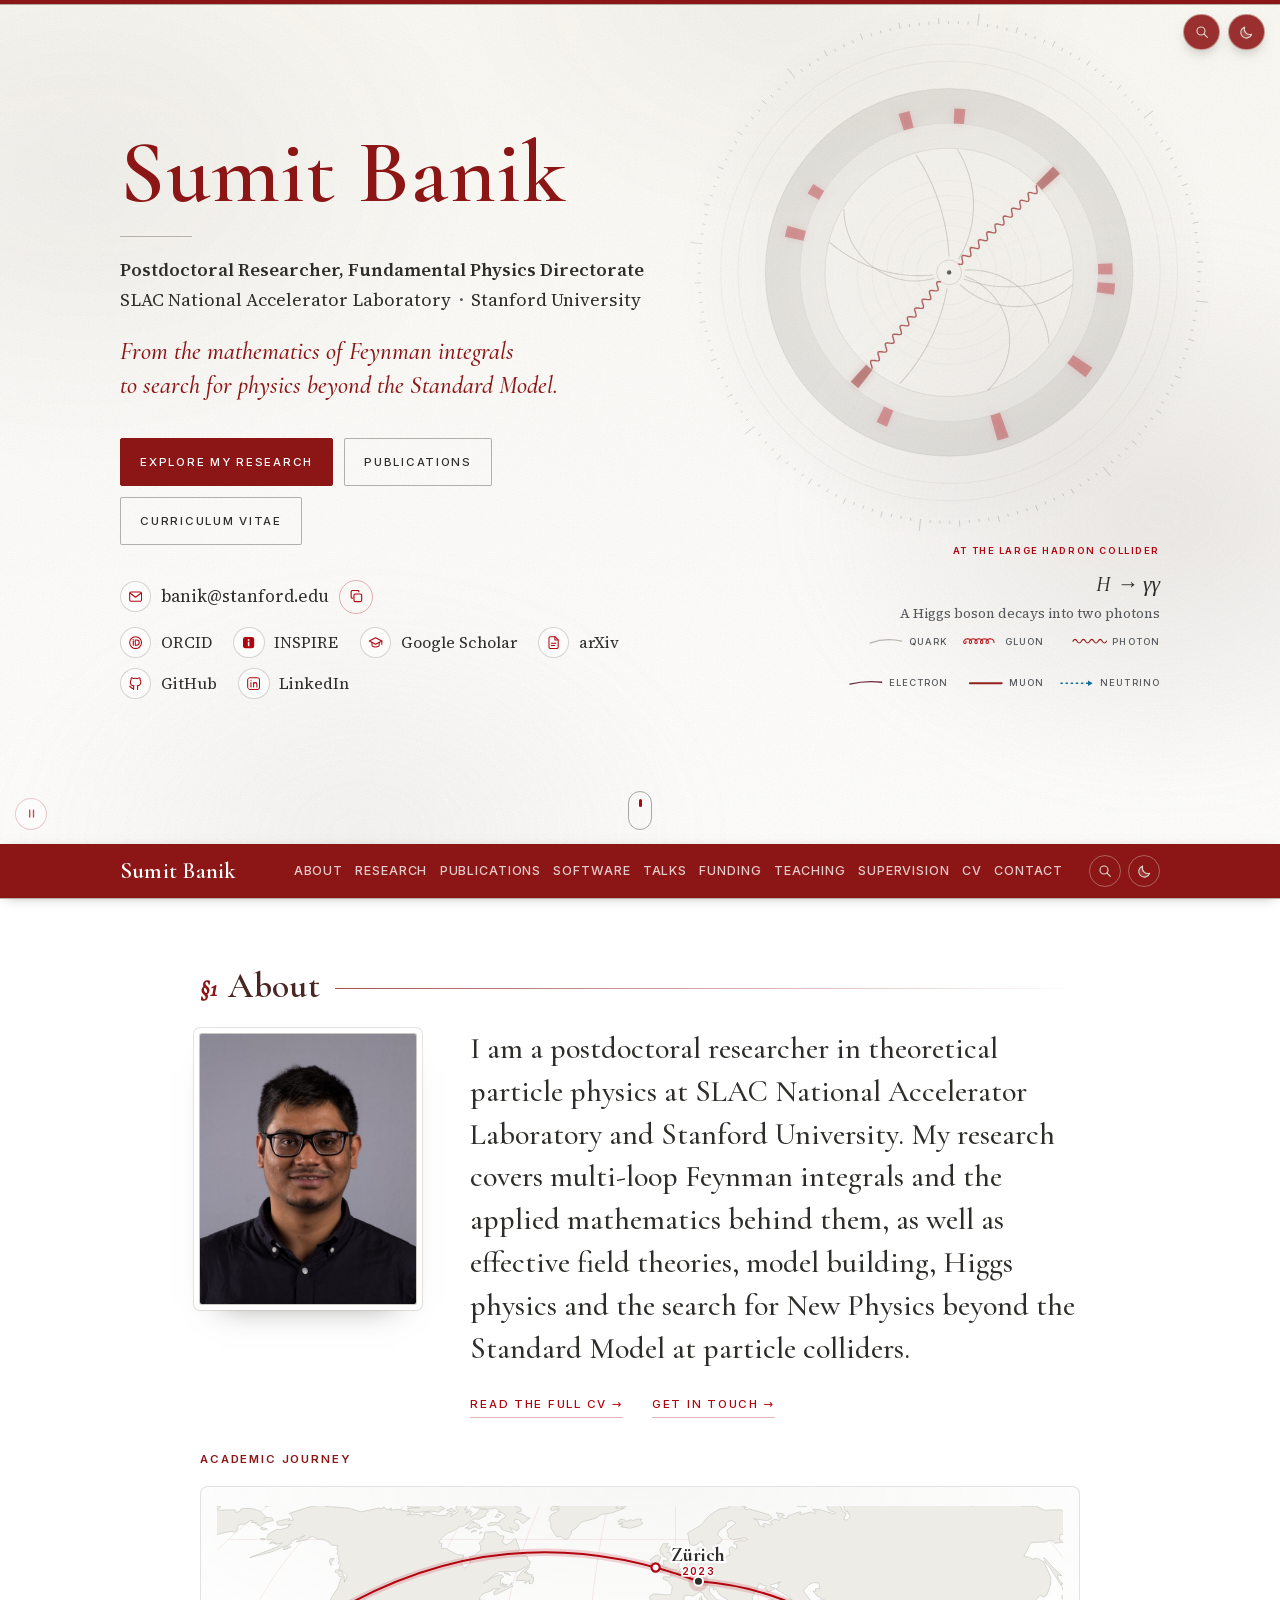
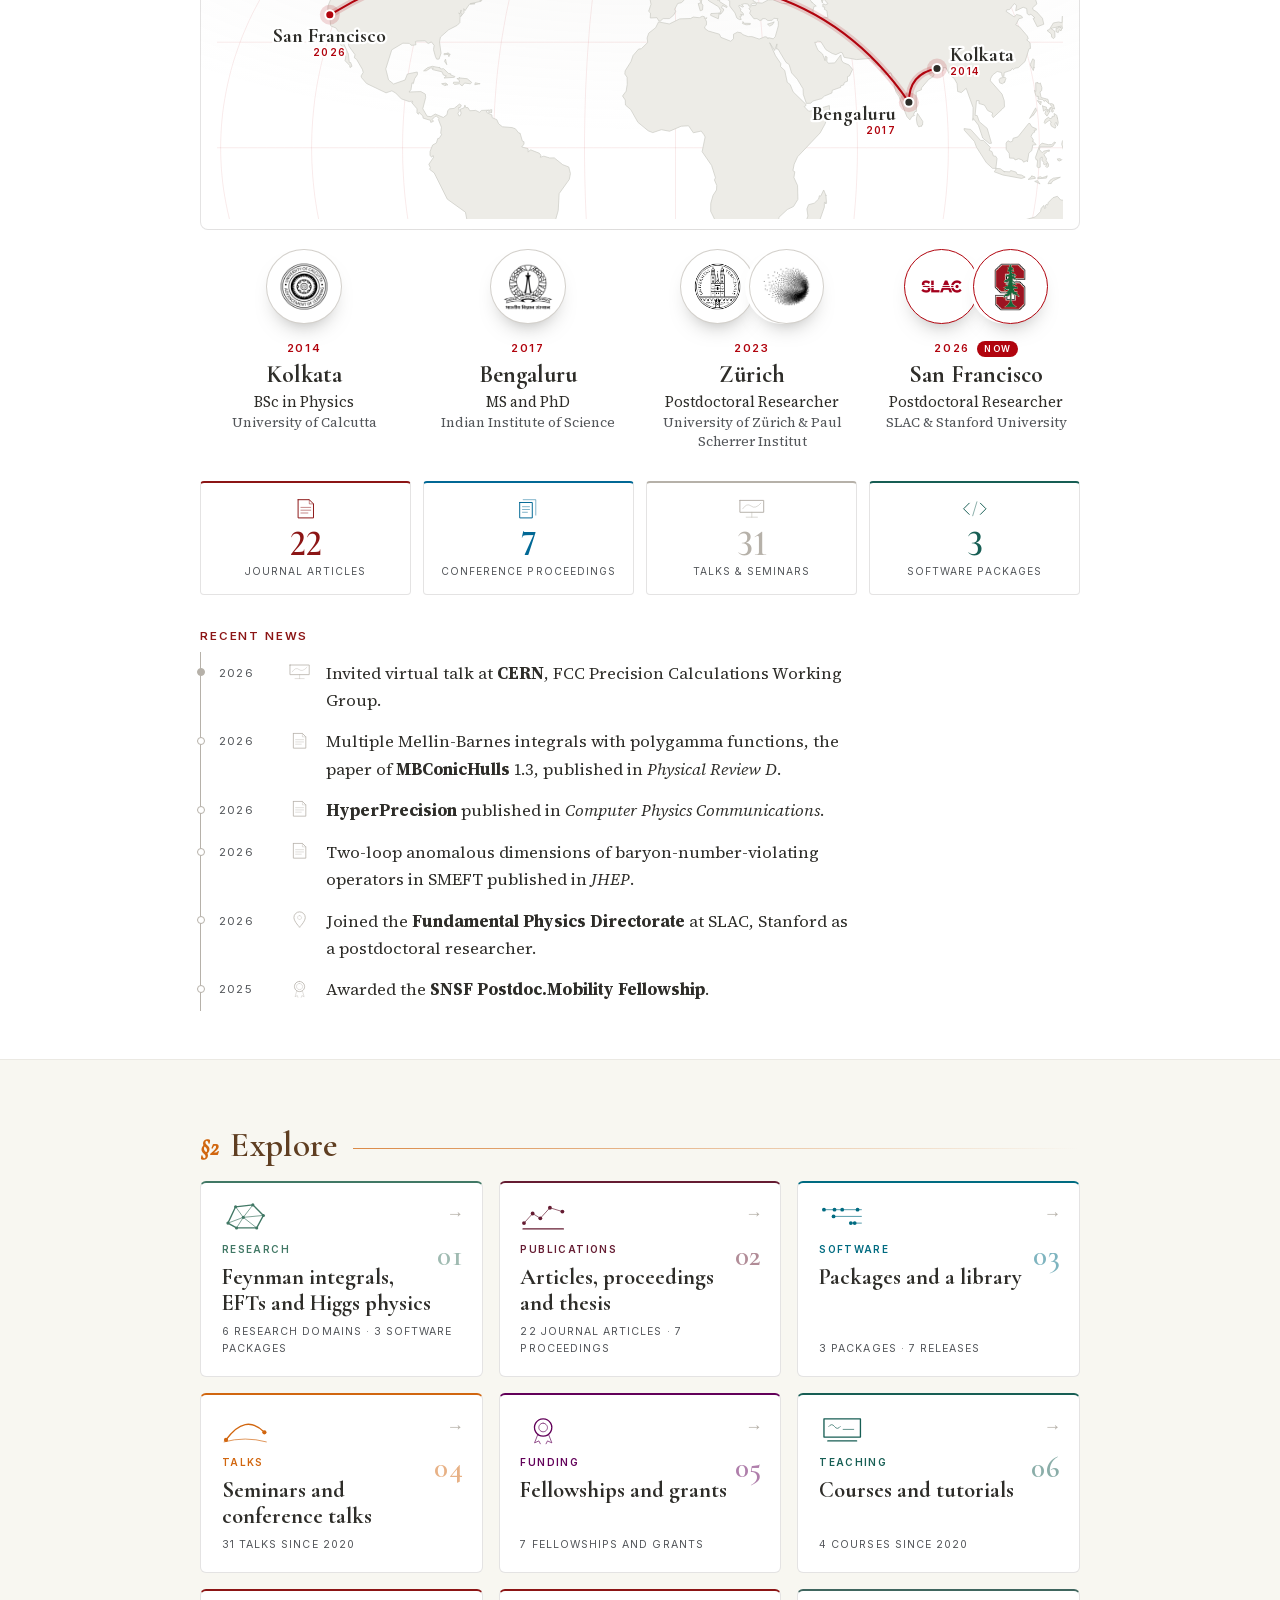
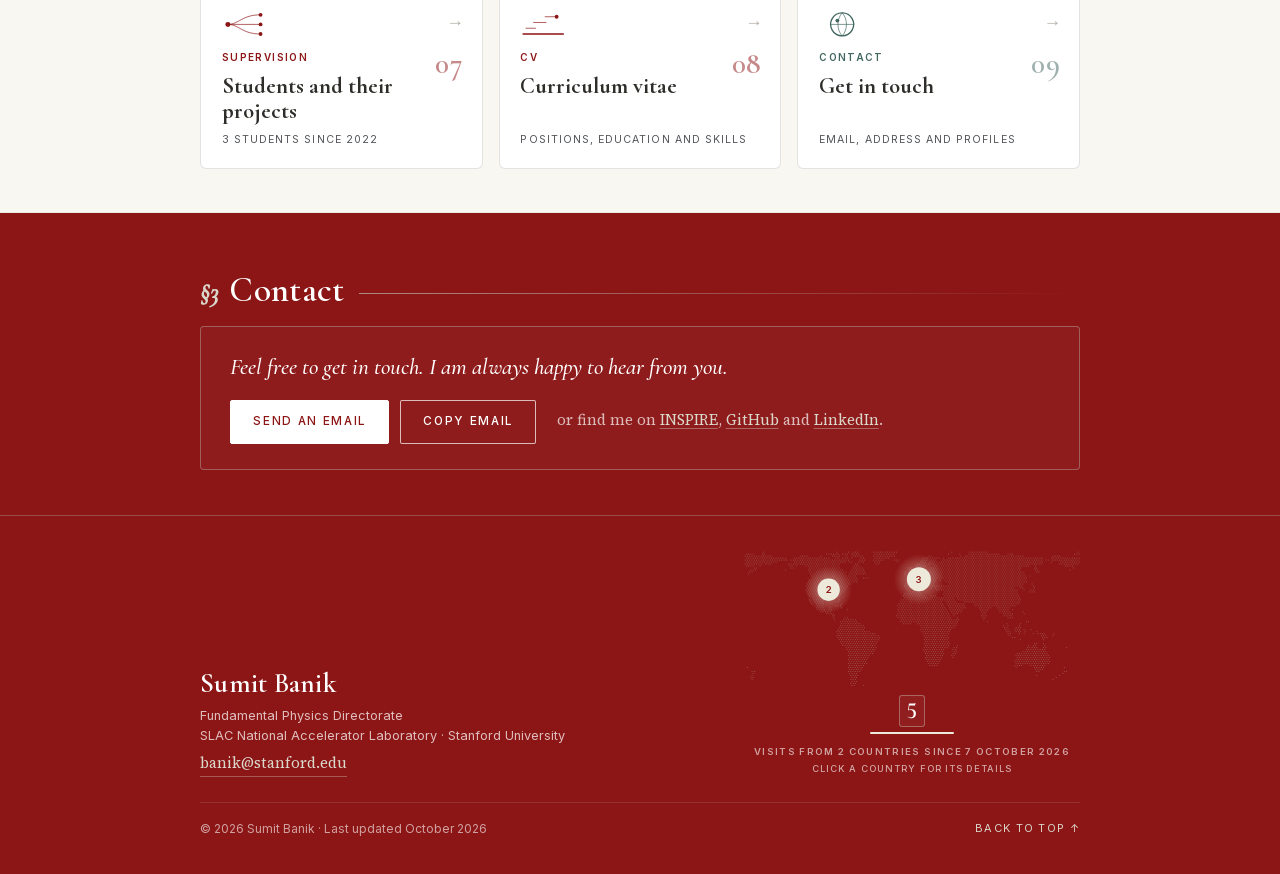
==== index.html @ a08db041 "Home page: the menu bar shows on the first screen, the legend lines up, no ticker The home header no" ====
<!doctype html>
<html lang="en">
<head>
<meta charset="utf-8">
<meta name="viewport" content="width=device-width, initial-scale=1">
<title>Sumit Banik | Theoretical Particle Physics</title>
<meta name="description" content="Sumit Banik, theoretical particle physicist at SLAC and Stanford: Feynman integrals, Mellin-Barnes and hypergeometric methods, Higgs physics and physics beyond the Standard Model.">
<meta name="author" content="Sumit Banik">
<link rel="canonical" href="https://sumitbanikgit.github.io/">
<meta name="color-scheme" content="light">
<meta name="theme-color" content="#8c1515">
<meta name="google-site-verification" content="J_Jvw2FJX-3FkRbdrWuaTEjCMIrBDiNggvvBCp2Pl-k">
<meta property="og:type" content="profile">
<meta property="og:title" content="Sumit Banik">
<meta property="og:description" content="Sumit Banik, theoretical particle physicist at SLAC and Stanford: Feynman integrals, Mellin-Barnes and hypergeometric methods, Higgs physics and physics beyond the Standard Model.">
<meta property="og:url" content="https://sumitbanikgit.github.io/">
<meta property="og:image" content="https://sumitbanikgit.github.io/assets/card.png">
<meta property="og:image:width" content="1200">
<meta property="og:image:height" content="630">
<meta property="og:image:alt" content="Sumit Banik, Postdoctoral Researcher, Fundamental Physics Directorate, SLAC National Accelerator Laboratory and Stanford University">
<meta name="twitter:card" content="summary_large_image">
<link rel="icon" href="favicon.ico?v=6ac7440e" sizes="32x32">
<link rel="icon" href="assets/favicon.svg?v=6ac7440e" type="image/svg+xml">
<link rel="apple-touch-icon" href="assets/apple-touch-icon.png?v=6ac7440e">
<link rel="preload" href="assets/fonts/cormorant-garamond-normal-latin.woff2" as="font" type="font/woff2" crossorigin>
<link rel="preload" href="assets/fonts/source-serif-4-normal-latin.woff2" as="font" type="font/woff2" crossorigin>
<link rel="preload" href="assets/fonts/inter-normal-latin.woff2" as="font" type="font/woff2" crossorigin>
<link rel="stylesheet" href="assets/fonts/fonts.css?v=6ac7587c">
<link rel="stylesheet" href="assets/style.css?v=6ac79687">
<script type="application/ld+json">{"@context": "https://schema.org", "@type": "Person", "name": "Sumit Banik", "givenName": "Sumit", "familyName": "Banik", "honorificSuffix": "PhD", "jobTitle": "Postdoctoral Researcher", "worksFor": [{"@type": "Organization", "name": "SLAC National Accelerator Laboratory"}, {"@type": "CollegeOrUniversity", "name": "Stanford University"}], "alumniOf": [{"@type": "CollegeOrUniversity", "name": "Indian Institute of Science"}, {"@type": "CollegeOrUniversity", "name": "University of Calcutta"}], "email": "mailto:banik@stanford.edu", "url": "https://sumitbanikgit.github.io/", "knowsAbout": ["Feynman integrals", "Mellin-Barnes integrals", "hypergeometric functions", "GKZ hypergeometric systems", "Higgs physics", "two-Higgs-doublet models", "Higgs triplets", "leptoquarks", "beyond the Standard Model", "collider phenomenology", "effective field theory", "SMEFT", "renormalization group", "computer algebra"], "workLocation": {"@type": "Place", "name": "SLAC National Accelerator Laboratory", "address": {"@type": "PostalAddress", "streetAddress": "2575 Sand Hill Road", "addressLocality": "Menlo Park", "addressRegion": "CA", "postalCode": "94025", "addressCountry": "US"}}, "image": "https://sumitbanikgit.github.io/assets/portrait.jpg", "sameAs": ["https://orcid.org/0000-0002-5869-5293", "https://inspirehep.net/authors/1810309", "https://scholar.google.com/citations?user=dNGju0YAAAAJ&hl=en", "https://github.com/SumitBanikGit", "https://www.linkedin.com/in/waytosumitbanik"]}</script>
<script>document.documentElement.classList.add("js");try{if(!sessionStorage.getItem("sb-intro")&&!matchMedia("(prefers-reduced-motion: reduce)").matches){document.documentElement.classList.add("intro-on");sessionStorage.setItem("sb-intro","1")}}catch(e){}try{if(localStorage.getItem("sb-still")==="1")document.documentElement.classList.add("still")}catch(e){}try{var t=localStorage.getItem("sb-theme");if(t==="dark"||(!t&&matchMedia("(prefers-color-scheme: dark)").matches))document.documentElement.setAttribute("data-theme","dark")}catch(e){}</script>
</head>
<body id="top" class="page-index">
<div class="intro" aria-hidden="true"><svg viewBox="-100 -60 200 120" preserveAspectRatio="xMidYMid slice"><g class="det"><circle class="ly" cx="0" cy="0" r="9" style="--d:0.12s"/><circle class="ly" cx="0" cy="0" r="21" style="--d:0.20s"/><circle class="ly" cx="0" cy="0" r="34" style="--d:0.28s"/><circle class="ly" cx="0" cy="0" r="52" style="--d:0.36s"/></g><path class="beam l" pathLength="1" d="M-104 0H-0.6"/><path class="beam r" pathLength="1" d="M104 0H0.6"/><g class="trs"><path class="tr" pathLength="1" style="--d:0.660s;--t:0.62s" d="M0 0A39.4 39.4 0 0 0 37.9 -38.8"/><path class="tr" pathLength="1" style="--d:0.674s;--t:0.62s" d="M0 0A27.3 27.3 0 0 0 34.0 -31.9"/><path class="tr" pathLength="1" style="--d:0.688s;--t:0.62s" d="M0 0A58.2 58.2 0 0 0 89.3 -26.0"/><path class="tr" pathLength="1" style="--d:0.702s;--t:0.62s" d="M0 0A27.6 27.6 0 0 0 46.7 3.4"/><path class="tr" pathLength="1" style="--d:0.716s;--t:0.62s" d="M0 0A29.5 29.5 0 0 0 43.9 23.4"/><path class="tr" pathLength="1" style="--d:0.730s;--t:0.62s" d="M0 0A114.7 114.7 0 0 0 8.0 67.0"/><path class="tr" pathLength="1" style="--d:0.744s;--t:0.62s" d="M0 0A36.2 36.2 0 0 1 -32.6 11.3"/><path class="tr" pathLength="1" style="--d:0.758s;--t:0.62s" d="M0 0A55.8 55.8 0 0 1 -43.0 8.5"/><path class="tr hard" pathLength="1" style="--d:0.772s;--t:0.42s" d="M0 0A212.5 212.5 0 0 1 -51.1 4.2"/><path class="tr" pathLength="1" style="--d:0.786s;--t:0.62s" d="M0 0A101.5 101.5 0 0 1 -45.5 -21.9"/><path class="tr hard" pathLength="1" style="--d:0.800s;--t:0.42s" d="M0 0A219.4 219.4 0 0 1 -50.5 -34.9"/><path class="tr" pathLength="1" style="--d:0.814s;--t:0.62s" d="M0 0A35.7 35.7 0 0 1 46.2 -52.2"/><path class="tr hard" pathLength="1" style="--d:0.828s;--t:0.42s" d="M0 0A292.0 292.0 0 0 0 -23.4 -53.9"/><path class="tr" pathLength="1" style="--d:0.842s;--t:0.62s" d="M0 0A28.7 28.7 0 0 1 52.9 -13.5"/><path class="tr" pathLength="1" style="--d:0.856s;--t:0.62s" d="M0 0A158.8 158.8 0 0 1 65.4 -60.2"/><path class="tr hard" pathLength="1" style="--d:0.870s;--t:0.42s" d="M0 0A203.9 203.9 0 0 0 32.3 -45.6"/><path class="tr" pathLength="1" style="--d:0.884s;--t:0.62s" d="M0 0A40.2 40.2 0 0 0 4.4 -71.3"/><path class="tr nu" pathLength="1" style="--d:0.70s;--t:.5s" d="M0 0L59.1 74.4"/><path class="tr nu" pathLength="1" style="--d:0.73s;--t:.5s" d="M0 0L-69.0 -65.3"/></g><circle class="flash" cx="0" cy="0" r="6"/></svg></div>
<a class="skip" href="#main">Skip to content</a>

<header class="masthead hero">
  <div class="aurora" aria-hidden="true"></div>
  <canvas class="field" aria-hidden="true"></canvas>
  <div class="wrap hero-inner">
   <div class="hero-text">
    <h1><a class="name" href="#about" aria-label="Sumit Banik"><span class="w" aria-hidden="true"><span class="ch" style="--i:0">S</span><span class="ch" style="--i:1">u</span><span class="ch" style="--i:2">m</span><span class="ch" style="--i:3">i</span><span class="ch" style="--i:4">t</span></span> <span class="w" aria-hidden="true"><span class="ch" style="--i:6">B</span><span class="ch" style="--i:7">a</span><span class="ch" style="--i:8">n</span><span class="ch" style="--i:9">i</span><span class="ch" style="--i:10">k</span></span></a></h1>
    <div class="who">
      <span class="role">Postdoctoral Researcher, <a href="https://fundamentalphysics.slac.stanford.edu/">Fundamental Physics Directorate</a></span>
      <span class="org"><a href="https://theory.slac.stanford.edu/">SLAC National Accelerator Laboratory</a>
        <span class="sep">·</span> <a href="https://www.stanford.edu/">Stanford University</a></span>
    </div>
    <p class="tagline">From the mathematics of Feynman integrals <br class="hero-br">to search for physics beyond the Standard&nbsp;Model.</p>
    <div class="hero-cta">
      <a class="btn solid" href="research.html">Explore my research</a>
      <a class="btn" href="publications.html">Publications</a>
      <a class="btn" href="cv.html">Curriculum vitae</a>
    </div>
    <div class="contact">
      <div class="hero-mail"><a class="email" href="mailto:banik@stanford.edu"><svg class="ico" viewBox="0 0 24 24" aria-hidden="true" fill="none" stroke="currentColor" stroke-width="1.6" stroke-linecap="round" stroke-linejoin="round"><rect x="3" y="5" width="18" height="14" rx="2"/><path d="m3.5 6.5 8.5 6.5 8.5-6.5"/></svg>banik@stanford.edu</a><button class="copy-mail" type="button" data-copy="banik@stanford.edu" aria-label="Copy the email address" title="Copy the email address"><svg viewBox="0 0 24 24" aria-hidden="true"><path class="cm-b" d="M15.5 5.5V5A1.5 1.5 0 0 0 14 3.5H6A1.5 1.5 0 0 0 4.5 5v8A1.5 1.5 0 0 0 6 14.5h.5"/><rect class="cm-a" x="8.5" y="8.5" width="11" height="11" rx="2"/><path class="cm-ok" pathLength="1" d="M5.5 12.5l4 4L18.5 7.5"/></svg><span class="cm-tip" aria-hidden="true">Copied</span></button><span class="sr-only" role="status" aria-live="polite"></span><script>
(function () {                              // copy the email address with one click, and say so
  var b = document.querySelector('.copy-mail');
  if (!b) return;
  if (!(navigator.clipboard && window.isSecureContext)) { b.remove(); return; }
  var said = b.nextElementSibling, timer;
  b.addEventListener('click', function () {
    navigator.clipboard.writeText(b.getAttribute('data-copy')).then(function () {
      b.classList.add('done'); said.textContent = 'Email address copied';
      clearTimeout(timer);
      timer = setTimeout(function () { b.classList.remove('done'); said.textContent = ''; }, 2200);
    }).catch(function () {});
  });
})();
</script></div>
      <nav class="profiles" aria-label="Research profiles">
        <a href="https://orcid.org/0000-0002-5869-5293"><svg class="ico" viewBox="0 0 24 24" aria-hidden="true" fill="none" stroke="currentColor" stroke-width="1.6" stroke-linecap="round" stroke-linejoin="round"><circle cx="12" cy="12" r="9"/><path d="M8.5 10v6"/><circle cx="8.5" cy="7.6" r=".4" fill="currentColor"/><path d="M11.5 16V8h2a4 4 0 0 1 0 8h-2z"/></svg>ORCID</a>
        <a href="https://inspirehep.net/authors/1810309"><svg class="ico" viewBox="0 0 24 24" aria-hidden="true" fill="none" stroke="currentColor" stroke-width="1.6" stroke-linecap="round" stroke-linejoin="round"><path fill="currentColor" stroke="none" fill-rule="evenodd" d="M7 3.5h10A3.5 3.5 0 0 1 20.5 7v10a3.5 3.5 0 0 1-3.5 3.5H7A3.5 3.5 0 0 1 3.5 17V7A3.5 3.5 0 0 1 7 3.5ZM12 6.6a1.45 1.45 0 1 0 0 2.9a1.45 1.45 0 1 0 0-2.9ZM10.8 10.9v6.6h2.4v-6.6Z"/></svg>INSPIRE</a>
        <a href="https://scholar.google.com/citations?user=dNGju0YAAAAJ&hl=en"><svg class="ico" viewBox="0 0 24 24" aria-hidden="true" fill="none" stroke="currentColor" stroke-width="1.6" stroke-linecap="round" stroke-linejoin="round"><path d="m2.5 9.5 9.5-5 9.5 5-9.5 5z"/><path d="M6.5 11.6v4.2c0 1.5 2.5 3 5.5 3s5.5-1.5 5.5-3v-4.2"/><path d="M21.5 9.5v5"/></svg>Google Scholar</a>
        <a href="https://arxiv.org/search/?query=Banik%2C+Sumit&searchtype=author"><svg class="ico" viewBox="0 0 24 24" aria-hidden="true" fill="none" stroke="currentColor" stroke-width="1.6" stroke-linecap="round" stroke-linejoin="round"><path d="M14 3H7a2 2 0 0 0-2 2v14a2 2 0 0 0 2 2h10a2 2 0 0 0 2-2V8z"/><path d="M14 3v5h5"/><path d="M8.5 13h7M8.5 16.5h5"/></svg>arXiv</a>
        <a href="https://github.com/SumitBanikGit"><svg class="ico" viewBox="0 0 24 24" aria-hidden="true" fill="none" stroke="currentColor" stroke-width="1.6" stroke-linecap="round" stroke-linejoin="round"><path d="M9 19c-4.3 1.4-4.3-2.5-6-3m12 5v-3.5c0-1 .1-1.4-.5-2 2.8-.3 5.5-1.4 5.5-6a4.6 4.6 0 0 0-1.3-3.2 4.2 4.2 0 0 0-.1-3.2s-1.1-.3-3.5 1.3a12.3 12.3 0 0 0-6.2 0C6.5 2.8 5.4 3.1 5.4 3.1a4.2 4.2 0 0 0-.1 3.2A4.6 4.6 0 0 0 4 9.5c0 4.6 2.7 5.7 5.5 6-.6.6-.6 1.2-.5 2V21"/></svg>GitHub</a>
        <a href="https://www.linkedin.com/in/waytosumitbanik"><svg class="ico" viewBox="0 0 24 24" aria-hidden="true" fill="none" stroke="currentColor" stroke-width="1.6" stroke-linecap="round" stroke-linejoin="round"><rect x="3" y="3" width="18" height="18" rx="3"/><path d="M8 10.5V17M8 7.5v.01M12 17v-6.5M12 13.5c0-1.7 1.2-3 2.7-3s2.3 1 2.3 3V17"/></svg>LinkedIn</a>
      </nav>
    </div>
   </div>
   <div class="hero-stage" aria-hidden="true" title="Click for a new collision"><div class="ev-mini"><p class="ev-kicker">At the Large Hadron Collider</p><p class="ev-label"></p><p class="ev-say"></p></div></div>
   <div class="ev" aria-hidden="true">
     <p class="ev-kicker">At the Large Hadron Collider</p>
     <p class="ev-label"></p>
     <p class="ev-say"></p>
     <ul class="ev-legend"><li><svg viewBox="0 0 36 10"><path class="lg-q" d="M1 7 Q18 1 35 5"/></svg>Quark</li><li><svg viewBox="0 0 36 10"><path class="lg-g" d="M1.00 5.00 L1.18 5.93 L1.03 6.74 L0.62 7.32 L0.06 7.59 L-0.54 7.51 L-1.04 7.09 L-1.34 6.40 L-1.35 5.52 L-1.01 4.57 L-0.34 3.68 L0.64 2.96 L1.83 2.52 L3.12 2.41 L4.39 2.64 L5.52 3.19 L6.39 3.98 L6.95 4.91 L7.16 5.85 L7.04 6.67 L6.66 7.28 L6.10 7.58 L5.50 7.53 L4.99 7.15 L4.66 6.48 L4.62 5.61 L4.92 4.66 L5.57 3.76 L6.51 3.02 L7.69 2.55 L8.98 2.40 L10.26 2.60 L11.40 3.12 L12.30 3.90 L12.89 4.81 L13.14 5.76 L13.05 6.60 L12.69 7.23 L12.15 7.56 L11.55 7.55 L11.01 7.20 L10.67 6.55 L10.60 5.70 L10.86 4.75 L11.47 3.84 L12.39 3.08 L13.55 2.58 L14.83 2.40 L16.12 2.57 L17.28 3.06 L18.21 3.81 L18.84 4.72 L19.11 5.67 L19.05 6.53 L18.71 7.18 L18.19 7.54 L17.59 7.57 L17.04 7.25 L16.67 6.63 L16.57 5.79 L16.80 4.85 L17.38 3.92 L18.28 3.15 L19.41 2.61 L20.69 2.40 L21.98 2.54 L23.16 3.00 L24.12 3.73 L24.77 4.63 L25.08 5.58 L25.06 6.45 L24.74 7.13 L24.23 7.52 L23.63 7.58 L23.07 7.29 L22.68 6.70 L22.55 5.88 L22.75 4.94 L23.30 4.01 L24.16 3.21 L25.28 2.65 L26.55 2.41 L27.84 2.51 L29.04 2.94 L30.02 3.65 L30.71 4.54 L31.05 5.49 L31.06 6.37"/></svg>Gluon</li><li><svg viewBox="0 0 36 10"><path class="lg-a" d="M1 5 q2.25 -4 4.5 0 t4.5 0 t4.5 0 t4.5 0 t4.5 0 t4.5 0 t4.5 0 t4.5 0"/></svg>Photon</li><li><svg viewBox="0 0 36 10"><path class="lg-e" d="M1 6 Q18 2 35 4"/></svg>Electron</li><li><svg viewBox="0 0 36 10"><path class="lg-m" d="M1 5 H35"/></svg>Muon</li><li><svg viewBox="0 0 36 10"><path class="lg-n" d="M1 5 H31"/><path class="lg-n-head" d="M30 2 L35 5 L30 8 Z"/></svg>Neutrino</li></ul>
   </div>
  </div>
  <a class="scroll-cue" href="#about" aria-label="Scroll to the About section"><span></span></a>
<button class="motion-toggle" type="button" aria-pressed="false" aria-label="Pause the animations" title="Pause the animations on every page"><svg viewBox="0 0 24 24" aria-hidden="true"><path class="mt-pause" d="M9 6.5v11M15 6.5v11"/><path class="mt-play" d="M8.5 6.2v11.6l9.4-5.8z"/></svg></button>
</header>

<div class="navbar">
  <div class="wrap nav-inner">
    <a class="brand" href="index.html">Sumit Banik</a>
    <nav aria-label="Pages"><div class="nav-item"><a href="#about">About</a><div class="nav-drop"><a href="#about"><span class="nd-t">About me</span></a><a href="#academic-journey"><span class="nd-t">Academic journey</span><span class="nd-n">Kolkata to San Francisco</span></a><a href="#recent-news"><span class="nd-t">Recent news</span></a><a href="#explore"><span class="nd-t">Explore the site</span></a></div></div><div class="nav-item"><a href="research.html">Research</a><div class="nav-drop"><a class="nd-page" href="research.html">Research page <span aria-hidden="true">→</span></a><a href="research.html#top"><span class="nd-t">A tour of my papers</span><span class="nd-n">29 animated slides</span></a><a href="research.html#research-domains"><span class="nd-t">Research domains</span></a><a href="research.html#selected-work"><span class="nd-t">Selected work</span></a><a href="research.html#a-map-of-the-papers"><span class="nd-t">A map of the papers</span><span class="nd-n">Placed by what they are about</span></a><a href="research.html#one-integral-two-series"><span class="nd-t">One integral, two series</span><span class="nd-n">Two series on a slider</span></a></div></div><div class="nav-item"><a href="publications.html">Publications</a><div class="nav-drop"><a class="nd-page" href="publications.html">Publications page <span aria-hidden="true">→</span></a><a href="publications.html#journal-articles"><span class="nd-t">Journal articles</span><span class="nd-n">22 papers</span></a><a href="publications.html#conference-proceedings"><span class="nd-t">Conference proceedings</span><span class="nd-n">7 contributions</span></a><a href="publications.html#thesis"><span class="nd-t">PhD thesis</span><span class="nd-n">IISc, 2022</span></a></div></div><div class="nav-item"><a href="software.html">Software</a><div class="nav-drop"><a class="nd-page" href="software.html">Software page <span aria-hidden="true">→</span></a><a href="software.html#mbconichulls"><span class="nd-t">MBConicHulls</span><span class="nd-n">Mellin-Barnes integrals as hypergeometric series</span></a><a href="software.html#feyngkz"><span class="nd-t">FeynGKZ</span><span class="nd-n">Feynman integrals from GKZ hypergeometric systems</span></a><a href="software.html#hyperprecision"><span class="nd-t">HyperPrecision</span><span class="nd-n">Hypergeometric functions to high precision</span></a><a href="software.html#slq-rg"><span class="nd-t">SLQ-RG</span><span class="nd-n">Two-loop RG equations of the SM with five scalar leptoquarks</span></a></div></div><div class="nav-item"><a href="talks.html">Talks</a><div class="nav-drop"><a class="nd-page" href="talks.html">Talks page <span aria-hidden="true">→</span></a><a href="talks.html#talks"><span class="nd-t">Recent talks</span><span class="nd-n">The latest 6</span></a><a href="talks.html#earlier-talks"><span class="nd-t">Earlier talks</span><span class="nd-n">25 more since 2020</span></a></div></div><div class="nav-item"><a href="funding.html">Funding</a><div class="nav-drop"><a class="nd-page" href="funding.html">Funding page <span aria-hidden="true">→</span></a><a href="funding.html#postdoctoral-fellowships-and-grants"><span class="nd-t">Postdoctoral fellowships and grants</span></a><a href="funding.html#doctoral-and-masters-fellowships"><span class="nd-t">Doctoral and master’s fellowships</span></a></div></div><div class="nav-item"><a href="teaching.html">Teaching</a><div class="nav-drop"><a class="nd-page" href="teaching.html">Teaching page <span aria-hidden="true">→</span></a><a href="teaching.html#proseminar-theoretische-physik"><span class="nd-t">Proseminar Theoretische Physik</span><span class="nd-n">Universität Zürich, 2025</span></a><a href="teaching.html#flavour-physics"><span class="nd-t">Flavour Physics</span><span class="nd-n">Universität Zürich, 2024</span></a><a href="teaching.html#quantum-field-theory-i"><span class="nd-t">Quantum Field Theory I</span><span class="nd-n">ETH Zürich, 2023</span></a><a href="teaching.html#introductory-physics-ii"><span class="nd-t">Introductory Physics II</span><span class="nd-n">Indian Institute of Science, 2020</span></a></div></div><div class="nav-item"><a href="supervision.html">Supervision</a><div class="nav-drop"><a class="nd-page" href="supervision.html">Supervision page <span aria-hidden="true">→</span></a><a href="supervision.html#corentin-eggenspieler"><span class="nd-t">Corentin Eggenspieler</span><span class="nd-n">Master’s student, 2025</span></a><a href="supervision.html#banurega-shanmuganathan"><span class="nd-t">Banurega Shanmuganathan</span><span class="nd-n">Bachelor’s student, 2024</span></a><a href="supervision.html#mathieu-ferey"><span class="nd-t">Mathieu Ferey</span><span class="nd-n">Master’s student, 2022</span></a></div></div><div class="nav-item"><a href="cv.html">CV</a><div class="nav-drop"><a class="nd-page" href="cv.html">CV page <span aria-hidden="true">→</span></a><a href="cv.html#positions"><span class="nd-t">Positions</span></a><a href="cv.html#education"><span class="nd-t">Education</span></a><a href="cv.html#fellowships-and-grants"><span class="nd-t">Fellowships and grants</span></a><a href="cv.html#research-interests"><span class="nd-t">Research interests</span></a><a href="cv.html#computing"><span class="nd-t">Computing</span></a><a href="cv.html#refereeing"><span class="nd-t">Refereeing</span></a><a href="assets/cv/Sumit_Banik_CV.pdf"><span class="nd-t">Download the CV (PDF)</span></a></div></div><div class="nav-item"><a href="contact.html">Contact</a><div class="nav-drop"><a class="nd-page" href="contact.html">Contact page <span aria-hidden="true">→</span></a><a href="mailto:banik@stanford.edu"><span class="nd-t">Write to me</span><span class="nd-n">banik@stanford.edu</span></a><a href="contact.html#reach"><span class="nd-t">Address and profiles</span></a></div></div></nav>
    <div class="nav-tools"><button class="ss-btn" type="button" aria-label="Search the site" title="Search the site (press /)"><svg viewBox="0 0 24 24" aria-hidden="true"><circle cx="10.5" cy="10.5" r="6"/><path d="M15 15l5 5"/></svg></button><button class="theme-toggle" type="button" aria-pressed="false" aria-label="Dark mode" title="Switch to dark mode"><svg viewBox="0 0 24 24" aria-hidden="true"><g class="tt-sun"><circle cx="12" cy="12" r="4.2"/><path d="M12 2.6v2.1M12 19.3v2.1M2.6 12h2.1M19.3 12h2.1M5.4 5.4l1.5 1.5M17.1 17.1l1.5 1.5M5.4 18.6l1.5-1.5M17.1 6.9l1.5-1.5"/></g><path class="tt-moon" d="M19.5 14.6A8 8 0 0 1 9.4 4.5a8 8 0 1 0 10.1 10.1z"/></svg></button></div>
  </div>
</div>
<button class="ss-btn corner" type="button" aria-label="Search the site" title="Search the site (press /)"><svg viewBox="0 0 24 24" aria-hidden="true"><circle cx="10.5" cy="10.5" r="6"/><path d="M15 15l5 5"/></svg></button><button class="theme-toggle corner" type="button" aria-pressed="false" aria-label="Dark mode" title="Switch to dark mode"><svg viewBox="0 0 24 24" aria-hidden="true"><g class="tt-sun"><circle cx="12" cy="12" r="4.2"/><path d="M12 2.6v2.1M12 19.3v2.1M2.6 12h2.1M19.3 12h2.1M5.4 5.4l1.5 1.5M17.1 17.1l1.5 1.5M5.4 18.6l1.5-1.5M17.1 6.9l1.5-1.5"/></g><path class="tt-moon" d="M19.5 14.6A8 8 0 0 1 9.4 4.5a8 8 0 1 0 10.1 10.1z"/></svg></button>
<main id="main" class="wrap">

<section class="chapter" id="about">
<h2 class="chapter-title">About</h2>
<div class="about-grid">
<figure class="portrait-frame" data-hold="1500"><img class="portrait" src="assets/portrait.jpg?v=6abce224" alt="Portrait of Sumit Banik" width="560" height="700"></figure>
<div class="about-text">
<p class="statement" data-hold="2600">I am a postdoctoral researcher in theoretical particle physics at SLAC
National Accelerator Laboratory and Stanford University. My research covers
multi-loop Feynman integrals and the applied mathematics behind them, as well
as effective field theories, model building, Higgs physics and the search for
New Physics beyond the Standard Model at particle colliders.</p>
<p class="about-links"><a href="cv.html">Read the full CV <span aria-hidden="true">→</span></a>
<a href="contact.html">Get in touch <span aria-hidden="true">→</span></a></p>
</div>
</div>

<h3 class="sect" id="academic-journey">Academic journey<a class="sec-link" href="#academic-journey" aria-hidden="true" tabindex="-1"><svg viewBox="0 0 24 24"><path d="M10 14a4 4 0 0 0 5.66 0l3-3a4 4 0 0 0-5.66-5.66l-1.1 1.1"/><path d="M14 10a4 4 0 0 0-5.66 0l-3 3a4 4 0 0 0 5.66 5.66l1.1-1.1"/></svg></a></h3>
<figure class="journey-map" data-hold="5600"><svg viewBox="96 16 930 344" role="img" aria-label="Academic journey: Kolkata 2014, Bengaluru 2017, Zürich 2023, San Francisco 2026"><path class="jm-grat" d="M25.6 397.9L35.2 397.9L44.8 397.9L54.4 397.9L63.9 397.9L73.5 397.9L83.1 397.9L92.7 397.9L102.2 397.9L111.8 397.9L121.4 397.9L130.9 397.9L140.5 397.9L150.1 397.9L159.7 397.9L169.2 397.9L178.8 397.9L188.4 397.9L198.0 397.9L207.5 397.9L217.1 397.9L226.7 397.9L236.2 397.9L245.8 397.9L255.4 397.9L265.0 397.9L274.5 397.9L284.1 397.9L293.7 397.9L303.2 397.9L312.8 397.9L322.4 397.9L332.0 397.9L341.5 397.9L351.1 397.9L360.7 397.9L370.3 397.9L379.8 397.9L389.4 397.9L399.0 397.9L408.5 397.9L418.1 397.9L427.7 397.9L437.3 397.9L446.8 397.9L456.4 397.9L466.0 397.9L475.6 397.9L485.1 397.9L494.7 397.9L504.3 397.9L513.8 397.9L523.4 397.9L533.0 397.9L542.6 397.9L552.1 397.9L561.7 397.9L571.3 397.9L580.9 397.9L590.4 397.9L600.0 397.9L609.6 397.9L619.1 397.9L628.7 397.9L638.3 397.9L647.9 397.9L657.4 397.9L667.0 397.9L676.6 397.9L686.2 397.9L695.7 397.9L705.3 397.9L714.9 397.9L724.4 397.9L734.0 397.9L743.6 397.9L753.2 397.9L762.7 397.9L772.3 397.9L781.9 397.9L791.5 397.9L801.0 397.9L810.6 397.9L820.2 397.9L829.7 397.9L839.3 397.9L848.9 397.9L858.5 397.9L868.0 397.9L877.6 397.9L887.2 397.9L896.8 397.9L906.3 397.9L915.9 397.9L925.5 397.9L935.0 397.9L944.6 397.9L954.2 397.9L963.8 397.9L973.3 397.9L982.9 397.9L992.5 397.9L1002.0 397.9L1011.6 397.9L1021.2 397.9L1030.8 397.9L1040.3 397.9L1049.9 397.9L1059.5 397.9L1069.1 397.9L1078.6 397.9L1088.2 397.9L1097.8 397.9L1107.3 397.9L1116.9 397.9L1126.5 397.9L1136.1 397.9L1145.6 397.9L1155.2 397.9L1164.8 397.9L1174.4 397.9M0.0 281.8L10.0 281.8L20.0 281.8L30.0 281.8L40.0 281.8L50.0 281.8L60.0 281.8L70.0 281.8L80.0 281.8L90.0 281.8L100.0 281.8L110.0 281.8L120.0 281.8L130.0 281.8L140.0 281.8L150.0 281.8L160.0 281.8L170.0 281.8L180.0 281.8L190.0 281.8L200.0 281.8L210.0 281.8L220.0 281.8L230.0 281.8L240.0 281.8L250.0 281.8L260.0 281.8L270.0 281.8L280.0 281.8L290.0 281.8L300.0 281.8L310.0 281.8L320.0 281.8L330.0 281.8L340.0 281.8L350.0 281.8L360.0 281.8L370.0 281.8L380.0 281.8L390.0 281.8L400.0 281.8L410.0 281.8L420.0 281.8L430.0 281.8L440.0 281.8L450.0 281.8L460.0 281.8L470.0 281.8L480.0 281.8L490.0 281.8L500.0 281.8L510.0 281.8L520.0 281.8L530.0 281.8L540.0 281.8L550.0 281.8L560.0 281.8L570.0 281.8L580.0 281.8L590.0 281.8L600.0 281.8L610.0 281.8L620.0 281.8L630.0 281.8L640.0 281.8L650.0 281.8L660.0 281.8L670.0 281.8L680.0 281.8L690.0 281.8L700.0 281.8L710.0 281.8L720.0 281.8L730.0 281.8L740.0 281.8L750.0 281.8L760.0 281.8L770.0 281.8L780.0 281.8L790.0 281.8L800.0 281.8L810.0 281.8L820.0 281.8L830.0 281.8L840.0 281.8L850.0 281.8L860.0 281.8L870.0 281.8L880.0 281.8L890.0 281.8L900.0 281.8L910.0 281.8L920.0 281.8L930.0 281.8L940.0 281.8L950.0 281.8L960.0 281.8L970.0 281.8L980.0 281.8L990.0 281.8L1000.0 281.8L1010.0 281.8L1020.0 281.8L1030.0 281.8L1040.0 281.8L1050.0 281.8L1060.0 281.8L1070.0 281.8L1080.0 281.8L1090.0 281.8L1100.0 281.8L1110.0 281.8L1120.0 281.8L1130.0 281.8L1140.0 281.8L1150.0 281.8L1160.0 281.8L1170.0 281.8L1180.0 281.8L1190.0 281.8L1200.0 281.8M25.6 165.7L35.2 165.7L44.8 165.7L54.4 165.7L63.9 165.7L73.5 165.7L83.1 165.7L92.7 165.7L102.2 165.7L111.8 165.7L121.4 165.7L130.9 165.7L140.5 165.7L150.1 165.7L159.7 165.7L169.2 165.7L178.8 165.7L188.4 165.7L198.0 165.7L207.5 165.7L217.1 165.7L226.7 165.7L236.2 165.7L245.8 165.7L255.4 165.7L265.0 165.7L274.5 165.7L284.1 165.7L293.7 165.7L303.2 165.7L312.8 165.7L322.4 165.7L332.0 165.7L341.5 165.7L351.1 165.7L360.7 165.7L370.3 165.7L379.8 165.7L389.4 165.7L399.0 165.7L408.5 165.7L418.1 165.7L427.7 165.7L437.3 165.7L446.8 165.7L456.4 165.7L466.0 165.7L475.6 165.7L485.1 165.7L494.7 165.7L504.3 165.7L513.8 165.7L523.4 165.7L533.0 165.7L542.6 165.7L552.1 165.7L561.7 165.7L571.3 165.7L580.9 165.7L590.4 165.7L600.0 165.7L609.6 165.7L619.1 165.7L628.7 165.7L638.3 165.7L647.9 165.7L657.4 165.7L667.0 165.7L676.6 165.7L686.2 165.7L695.7 165.7L705.3 165.7L714.9 165.7L724.4 165.7L734.0 165.7L743.6 165.7L753.2 165.7L762.7 165.7L772.3 165.7L781.9 165.7L791.5 165.7L801.0 165.7L810.6 165.7L820.2 165.7L829.7 165.7L839.3 165.7L848.9 165.7L858.5 165.7L868.0 165.7L877.6 165.7L887.2 165.7L896.8 165.7L906.3 165.7L915.9 165.7L925.5 165.7L935.0 165.7L944.6 165.7L954.2 165.7L963.8 165.7L973.3 165.7L982.9 165.7L992.5 165.7L1002.0 165.7L1011.6 165.7L1021.2 165.7L1030.8 165.7L1040.3 165.7L1049.9 165.7L1059.5 165.7L1069.1 165.7L1078.6 165.7L1088.2 165.7L1097.8 165.7L1107.3 165.7L1116.9 165.7L1126.5 165.7L1136.1 165.7L1145.6 165.7L1155.2 165.7L1164.8 165.7L1174.4 165.7M108.7 52.7L116.8 52.7L125.0 52.7L133.2 52.7L141.4 52.7L149.6 52.7L157.8 52.7L166.0 52.7L174.2 52.7L182.4 52.7L190.5 52.7L198.7 52.7L206.9 52.7L215.1 52.7L223.3 52.7L231.5 52.7L239.7 52.7L247.9 52.7L256.1 52.7L264.2 52.7L272.4 52.7L280.6 52.7L288.8 52.7L297.0 52.7L305.2 52.7L313.4 52.7L321.6 52.7L329.8 52.7L337.9 52.7L346.1 52.7L354.3 52.7L362.5 52.7L370.7 52.7L378.9 52.7L387.1 52.7L395.3 52.7L403.5 52.7L411.7 52.7L419.8 52.7L428.0 52.7L436.2 52.7L444.4 52.7L452.6 52.7L460.8 52.7L469.0 52.7L477.2 52.7L485.4 52.7L493.5 52.7L501.7 52.7L509.9 52.7L518.1 52.7L526.3 52.7L534.5 52.7L542.7 52.7L550.9 52.7L559.1 52.7L567.2 52.7L575.4 52.7L583.6 52.7L591.8 52.7L600.0 52.7L608.2 52.7L616.4 52.7L624.6 52.7L632.8 52.7L640.9 52.7L649.1 52.7L657.3 52.7L665.5 52.7L673.7 52.7L681.9 52.7L690.1 52.7L698.3 52.7L706.5 52.7L714.6 52.7L722.8 52.7L731.0 52.7L739.2 52.7L747.4 52.7L755.6 52.7L763.8 52.7L772.0 52.7L780.2 52.7L788.3 52.7L796.5 52.7L804.7 52.7L812.9 52.7L821.1 52.7L829.3 52.7L837.5 52.7L845.7 52.7L853.9 52.7L862.1 52.7L870.2 52.7L878.4 52.7L886.6 52.7L894.8 52.7L903.0 52.7L911.2 52.7L919.4 52.7L927.6 52.7L935.8 52.7L943.9 52.7L952.1 52.7L960.3 52.7L968.5 52.7L976.7 52.7L984.9 52.7L993.1 52.7L1001.3 52.7L1009.5 52.7L1017.6 52.7L1025.8 52.7L1034.0 52.7L1042.2 52.7L1050.4 52.7L1058.6 52.7L1066.8 52.7L1075.0 52.7L1083.2 52.7L1091.3 52.7M80.7 482.0L74.3 474.6L68.2 467.1L62.3 459.5L56.8 451.9L51.5 444.3L46.5 436.6L41.8 428.9L37.4 421.1L33.2 413.4L29.3 405.6L25.6 397.9L22.3 390.1L19.1 382.3L16.2 374.6L13.6 366.8L11.2 359.0L9.1 351.3L7.2 343.5L5.5 335.8L4.0 328.1L2.8 320.4L1.8 312.6L1.0 304.9L0.4 297.2L0.1 289.5L0.0 281.8L0.1 274.1L0.4 266.4L1.0 258.6L1.8 250.9L2.8 243.2L4.0 235.5L5.5 227.8L7.2 220.0L9.1 212.3L11.2 204.5L13.6 196.8L16.2 189.0L19.1 181.3L22.3 173.5L25.6 165.7L29.3 157.9L33.2 150.2L37.4 142.4L41.8 134.7L46.5 127.0L51.5 119.3L56.8 111.6L62.3 104.0L68.2 96.5L74.3 89.0L80.7 81.5L87.3 74.2L94.2 66.9L101.3 59.7L108.7 52.7L116.2 45.7L124.0 38.8L131.9 32.0L140.0 25.3L148.3 18.8L156.8 12.4L165.5 6.1L174.6 0.0M167.2 482.0L161.9 474.6L156.8 467.1L152.0 459.5L147.3 451.9L142.9 444.3L138.8 436.6L134.8 428.9L131.1 421.1L127.7 413.4L124.4 405.6L121.4 397.9L118.6 390.1L115.9 382.3L113.5 374.6L111.3 366.8L109.4 359.0L107.6 351.3L106.0 343.5L104.6 335.8L103.3 328.1L102.3 320.4L101.5 312.6L100.8 304.9L100.4 297.2L100.1 289.5L100.0 281.8L100.1 274.1L100.4 266.4L100.8 258.6L101.5 250.9L102.3 243.2L103.3 235.5L104.6 227.8L106.0 220.0L107.6 212.3L109.4 204.5L111.3 196.8L113.5 189.0L115.9 181.3L118.6 173.5L121.4 165.7L124.4 157.9L127.7 150.2L131.1 142.4L134.8 134.7L138.8 127.0L142.9 119.3L147.3 111.6L152.0 104.0L156.8 96.5L161.9 89.0L167.2 81.5L172.7 74.2L178.5 66.9L184.4 59.7L190.5 52.7L196.8 45.7L203.3 38.8L209.9 32.0L216.7 25.3L223.6 18.8L230.7 12.4L237.9 6.1L245.5 0.0M253.8 482.0L249.5 474.6L245.4 467.1L241.6 459.5L237.9 451.9L234.3 444.3L231.0 436.6L227.9 428.9L224.9 421.1L222.1 413.4L219.5 405.6L217.1 397.9L214.8 390.1L212.8 382.3L210.8 374.6L209.1 366.8L207.5 359.0L206.0 351.3L204.8 343.5L203.6 335.8L202.7 328.1L201.9 320.4L201.2 312.6L200.7 304.9L200.3 297.2L200.1 289.5L200.0 281.8L200.1 274.1L200.3 266.4L200.7 258.6L201.2 250.9L201.9 243.2L202.7 235.5L203.6 227.8L204.8 220.0L206.0 212.3L207.5 204.5L209.1 196.8L210.8 189.0L212.8 181.3L214.8 173.5L217.1 165.7L219.5 157.9L222.1 150.2L224.9 142.4L227.9 134.7L231.0 127.0L234.3 119.3L237.9 111.6L241.6 104.0L245.4 96.5L249.5 89.0L253.8 81.5L258.2 74.2L262.8 66.9L267.5 59.7L272.4 52.7L277.5 45.7L282.6 38.8L287.9 32.0L293.3 25.3L298.9 18.8L304.5 12.4L310.3 6.1L316.4 0.0M340.3 482.0L337.1 474.6L334.1 467.1L331.2 459.5L328.4 451.9L325.8 444.3L323.3 436.6L320.9 428.9L318.7 421.1L316.6 413.4L314.6 405.6L312.8 397.9L311.1 390.1L309.6 382.3L308.1 374.6L306.8 366.8L305.6 359.0L304.5 351.3L303.6 343.5L302.7 335.8L302.0 328.1L301.4 320.4L300.9 312.6L300.5 304.9L300.2 297.2L300.1 289.5L300.0 281.8L300.1 274.1L300.2 266.4L300.5 258.6L300.9 250.9L301.4 243.2L302.0 235.5L302.7 227.8L303.6 220.0L304.5 212.3L305.6 204.5L306.8 196.8L308.1 189.0L309.6 181.3L311.1 173.5L312.8 165.7L314.6 157.9L316.6 150.2L318.7 142.4L320.9 134.7L323.3 127.0L325.8 119.3L328.4 111.6L331.2 104.0L334.1 96.5L337.1 89.0L340.3 81.5L343.6 74.2L347.1 66.9L350.7 59.7L354.3 52.7L358.1 45.7L362.0 38.8L366.0 32.0L370.0 25.3L374.2 18.8L378.4 12.4L382.8 6.1L387.3 0.0M426.9 482.0L424.8 474.6L422.7 467.1L420.8 459.5L418.9 451.9L417.2 444.3L415.5 436.6L413.9 428.9L412.5 421.1L411.1 413.4L409.8 405.6L408.5 397.9L407.4 390.1L406.4 382.3L405.4 374.6L404.5 366.8L403.7 359.0L403.0 351.3L402.4 343.5L401.8 335.8L401.3 328.1L400.9 320.4L400.6 312.6L400.3 304.9L400.1 297.2L400.0 289.5L400.0 281.8L400.0 274.1L400.1 266.4L400.3 258.6L400.6 250.9L400.9 243.2L401.3 235.5L401.8 227.8L402.4 220.0L403.0 212.3L403.7 204.5L404.5 196.8L405.4 189.0L406.4 181.3L407.4 173.5L408.5 165.7L409.8 157.9L411.1 150.2L412.5 142.4L413.9 134.7L415.5 127.0L417.2 119.3L418.9 111.6L420.8 104.0L422.7 96.5L424.8 89.0L426.9 81.5L429.1 74.2L431.4 66.9L433.8 59.7L436.2 52.7L438.7 45.7L441.3 38.8L444.0 32.0L446.7 25.3L449.4 18.8L452.3 12.4L455.2 6.1L458.2 0.0M513.4 482.0L512.4 474.6L511.4 467.1L510.4 459.5L509.5 451.9L508.6 444.3L507.8 436.6L507.0 428.9L506.2 421.1L505.5 413.4L504.9 405.6L504.3 397.9L503.7 390.1L503.2 382.3L502.7 374.6L502.3 366.8L501.9 359.0L501.5 351.3L501.2 343.5L500.9 335.8L500.7 328.1L500.5 320.4L500.3 312.6L500.2 304.9L500.1 297.2L500.0 289.5L500.0 281.8L500.0 274.1L500.1 266.4L500.2 258.6L500.3 250.9L500.5 243.2L500.7 235.5L500.9 227.8L501.2 220.0L501.5 212.3L501.9 204.5L502.3 196.8L502.7 189.0L503.2 181.3L503.7 173.5L504.3 165.7L504.9 157.9L505.5 150.2L506.2 142.4L507.0 134.7L507.8 127.0L508.6 119.3L509.5 111.6L510.4 104.0L511.4 96.5L512.4 89.0L513.4 81.5L514.5 74.2L515.7 66.9L516.9 59.7L518.1 52.7L519.4 45.7L520.7 38.8L522.0 32.0L523.3 25.3L524.7 18.8L526.1 12.4L527.6 6.1L529.1 0.0M600.0 482.0L600.0 474.6L600.0 467.1L600.0 459.5L600.0 451.9L600.0 444.3L600.0 436.6L600.0 428.9L600.0 421.1L600.0 413.4L600.0 405.6L600.0 397.9L600.0 390.1L600.0 382.3L600.0 374.6L600.0 366.8L600.0 359.0L600.0 351.3L600.0 343.5L600.0 335.8L600.0 328.1L600.0 320.4L600.0 312.6L600.0 304.9L600.0 297.2L600.0 289.5L600.0 281.8L600.0 274.1L600.0 266.4L600.0 258.6L600.0 250.9L600.0 243.2L600.0 235.5L600.0 227.8L600.0 220.0L600.0 212.3L600.0 204.5L600.0 196.8L600.0 189.0L600.0 181.3L600.0 173.5L600.0 165.7L600.0 157.9L600.0 150.2L600.0 142.4L600.0 134.7L600.0 127.0L600.0 119.3L600.0 111.6L600.0 104.0L600.0 96.5L600.0 89.0L600.0 81.5L600.0 74.2L600.0 66.9L600.0 59.7L600.0 52.7L600.0 45.7L600.0 38.8L600.0 32.0L600.0 25.3L600.0 18.8L600.0 12.4L600.0 6.1L600.0 0.0M686.6 482.0L687.6 474.6L688.6 467.1L689.6 459.5L690.5 451.9L691.4 444.3L692.2 436.6L693.0 428.9L693.8 421.1L694.5 413.4L695.1 405.6L695.7 397.9L696.3 390.1L696.8 382.3L697.3 374.6L697.7 366.8L698.1 359.0L698.5 351.3L698.8 343.5L699.1 335.8L699.3 328.1L699.5 320.4L699.7 312.6L699.8 304.9L699.9 297.2L700.0 289.5L700.0 281.8L700.0 274.1L699.9 266.4L699.8 258.6L699.7 250.9L699.5 243.2L699.3 235.5L699.1 227.8L698.8 220.0L698.5 212.3L698.1 204.5L697.7 196.8L697.3 189.0L696.8 181.3L696.3 173.5L695.7 165.7L695.1 157.9L694.5 150.2L693.8 142.4L693.0 134.7L692.2 127.0L691.4 119.3L690.5 111.6L689.6 104.0L688.6 96.5L687.6 89.0L686.6 81.5L685.5 74.2L684.3 66.9L683.1 59.7L681.9 52.7L680.6 45.7L679.3 38.8L678.0 32.0L676.7 25.3L675.3 18.8L673.9 12.4L672.4 6.1L670.9 0.0M773.1 482.0L775.2 474.6L777.3 467.1L779.2 459.5L781.1 451.9L782.8 444.3L784.5 436.6L786.1 428.9L787.5 421.1L788.9 413.4L790.2 405.6L791.5 397.9L792.6 390.1L793.6 382.3L794.6 374.6L795.5 366.8L796.3 359.0L797.0 351.3L797.6 343.5L798.2 335.8L798.7 328.1L799.1 320.4L799.4 312.6L799.7 304.9L799.9 297.2L800.0 289.5L800.0 281.8L800.0 274.1L799.9 266.4L799.7 258.6L799.4 250.9L799.1 243.2L798.7 235.5L798.2 227.8L797.6 220.0L797.0 212.3L796.3 204.5L795.5 196.8L794.6 189.0L793.6 181.3L792.6 173.5L791.5 165.7L790.2 157.9L788.9 150.2L787.5 142.4L786.1 134.7L784.5 127.0L782.8 119.3L781.1 111.6L779.2 104.0L777.3 96.5L775.2 89.0L773.1 81.5L770.9 74.2L768.6 66.9L766.2 59.7L763.8 52.7L761.3 45.7L758.7 38.8L756.0 32.0L753.3 25.3L750.6 18.8L747.7 12.4L744.8 6.1L741.8 0.0M859.7 482.0L862.9 474.6L865.9 467.1L868.8 459.5L871.6 451.9L874.2 444.3L876.7 436.6L879.1 428.9L881.3 421.1L883.4 413.4L885.4 405.6L887.2 397.9L888.9 390.1L890.4 382.3L891.9 374.6L893.2 366.8L894.4 359.0L895.5 351.3L896.4 343.5L897.3 335.8L898.0 328.1L898.6 320.4L899.1 312.6L899.5 304.9L899.8 297.2L899.9 289.5L900.0 281.8L899.9 274.1L899.8 266.4L899.5 258.6L899.1 250.9L898.6 243.2L898.0 235.5L897.3 227.8L896.4 220.0L895.5 212.3L894.4 204.5L893.2 196.8L891.9 189.0L890.4 181.3L888.9 173.5L887.2 165.7L885.4 157.9L883.4 150.2L881.3 142.4L879.1 134.7L876.7 127.0L874.2 119.3L871.6 111.6L868.8 104.0L865.9 96.5L862.9 89.0L859.7 81.5L856.4 74.2L852.9 66.9L849.3 59.7L845.7 52.7L841.9 45.7L838.0 38.8L834.0 32.0L830.0 25.3L825.8 18.8L821.6 12.4L817.2 6.1L812.7 0.0M946.2 482.0L950.5 474.6L954.6 467.1L958.4 459.5L962.1 451.9L965.7 444.3L969.0 436.6L972.1 428.9L975.1 421.1L977.9 413.4L980.5 405.6L982.9 397.9L985.2 390.1L987.2 382.3L989.2 374.6L990.9 366.8L992.5 359.0L994.0 351.3L995.2 343.5L996.4 335.8L997.3 328.1L998.1 320.4L998.8 312.6L999.3 304.9L999.7 297.2L999.9 289.5L1000.0 281.8L999.9 274.1L999.7 266.4L999.3 258.6L998.8 250.9L998.1 243.2L997.3 235.5L996.4 227.8L995.2 220.0L994.0 212.3L992.5 204.5L990.9 196.8L989.2 189.0L987.2 181.3L985.2 173.5L982.9 165.7L980.5 157.9L977.9 150.2L975.1 142.4L972.1 134.7L969.0 127.0L965.7 119.3L962.1 111.6L958.4 104.0L954.6 96.5L950.5 89.0L946.2 81.5L941.8 74.2L937.2 66.9L932.5 59.7L927.6 52.7L922.5 45.7L917.4 38.8L912.1 32.0L906.7 25.3L901.1 18.8L895.5 12.4L889.7 6.1L883.6 0.0M1032.8 482.0L1038.1 474.6L1043.2 467.1L1048.0 459.5L1052.7 451.9L1057.1 444.3L1061.2 436.6L1065.2 428.9L1068.9 421.1L1072.3 413.4L1075.6 405.6L1078.6 397.9L1081.4 390.1L1084.1 382.3L1086.5 374.6L1088.7 366.8L1090.6 359.0L1092.4 351.3L1094.0 343.5L1095.4 335.8L1096.7 328.1L1097.7 320.4L1098.5 312.6L1099.2 304.9L1099.6 297.2L1099.9 289.5L1100.0 281.8L1099.9 274.1L1099.6 266.4L1099.2 258.6L1098.5 250.9L1097.7 243.2L1096.7 235.5L1095.4 227.8L1094.0 220.0L1092.4 212.3L1090.6 204.5L1088.7 196.8L1086.5 189.0L1084.1 181.3L1081.4 173.5L1078.6 165.7L1075.6 157.9L1072.3 150.2L1068.9 142.4L1065.2 134.7L1061.2 127.0L1057.1 119.3L1052.7 111.6L1048.0 104.0L1043.2 96.5L1038.1 89.0L1032.8 81.5L1027.3 74.2L1021.5 66.9L1015.6 59.7L1009.5 52.7L1003.2 45.7L996.7 38.8L990.1 32.0L983.3 25.3L976.4 18.8L969.3 12.4L962.1 6.1L954.5 0.0M1119.3 482.0L1125.7 474.6L1131.8 467.1L1137.7 459.5L1143.2 451.9L1148.5 444.3L1153.5 436.6L1158.2 428.9L1162.6 421.1L1166.8 413.4L1170.7 405.6L1174.4 397.9L1177.7 390.1L1180.9 382.3L1183.8 374.6L1186.4 366.8L1188.8 359.0L1190.9 351.3L1192.8 343.5L1194.5 335.8L1196.0 328.1L1197.2 320.4L1198.2 312.6L1199.0 304.9L1199.6 297.2L1199.9 289.5L1200.0 281.8L1199.9 274.1L1199.6 266.4L1199.0 258.6L1198.2 250.9L1197.2 243.2L1196.0 235.5L1194.5 227.8L1192.8 220.0L1190.9 212.3L1188.8 204.5L1186.4 196.8L1183.8 189.0L1180.9 181.3L1177.7 173.5L1174.4 165.7L1170.7 157.9L1166.8 150.2L1162.6 142.4L1158.2 134.7L1153.5 127.0L1148.5 119.3L1143.2 111.6L1137.7 104.0L1131.8 96.5L1125.7 89.0L1119.3 81.5L1112.7 74.2L1105.8 66.9L1098.7 59.7L1091.3 52.7L1083.8 45.7L1076.0 38.8L1068.1 32.0L1060.0 25.3L1051.7 18.8L1043.2 12.4L1034.5 6.1L1025.4 0.0"/><path class="jm-land" d="M430.1 478.7L432.9 480.4L432.4 481.7L428.8 482.8L427.2 481.5L425.2 483.1L423.3 481.5L426.1 479.2L428.8 480.2L430.1 478.7ZM805.6 473.5L801.0 473.7L803.0 469.4L807.1 471.1L805.6 473.5ZM1045.5 439.6L1047.8 441.0L1054.2 440.0L1048.1 448.9L1047.6 447.9L1044.0 450.5L1041.7 450.2L1042.7 441.1L1043.7 439.3L1045.5 439.6ZM27.4 440.1L29.2 441.7L30.3 440.2L32.3 441.8L33.4 443.4L33.0 449.5L35.5 451.4L31.7 452.9L34.0 459.2L32.4 462.0L23.2 460.4L21.6 459.0L21.9 452.4L24.3 450.2L25.9 446.2L24.7 440.3L25.6 438.5L27.4 440.1ZM1129.8 440.1L1129.5 441.7L1132.7 440.2L1132.6 441.8L1122.8 449.5L1122.7 451.4L1116.8 452.9L1109.9 459.2L1104.1 462.0L1097.3 460.4L1101.3 456.2L1117.1 448.2L1126.9 440.3L1130.2 438.5L1129.8 440.1ZM20.9 421.7L25.5 425.8L24.0 423.2L31.5 428.4L36.5 427.7L38.3 433.4L35.9 433.3L37.5 441.5L36.2 443.1L33.3 441.5L33.0 438.4L30.6 436.2L26.3 434.7L25.5 433.3L26.9 431.9L23.9 426.5L11.1 415.4L18.0 418.3L20.9 421.7ZM1145.5 421.7L1145.5 425.8L1147.0 423.2L1147.8 424.2L1146.6 427.2L1148.4 428.4L1154.3 427.7L1149.2 433.4L1146.9 433.3L1138.1 441.5L1134.8 443.1L1134.0 441.5L1137.7 438.4L1138.0 436.2L1135.6 434.7L1139.6 431.9L1143.1 426.5L1142.6 415.4L1143.9 415.1L1146.4 418.3L1145.5 421.7ZM1144.2 367.4L1142.7 368.3L1139.4 365.5L1136.4 359.4L1139.3 360.8L1144.2 367.4ZM3.1 348.7L4.5 351.9L0.6 351.9L0.8 348.9L3.1 348.7ZM1186.2 348.7L1187.1 349.9L1186.0 351.9L1182.2 351.9L1183.9 348.9L1186.2 348.7ZM7.7 345.7L3.9 347.5L3.1 346.0L7.8 343.6L7.7 345.7ZM1192.3 345.7L1187.7 347.5L1187.6 346.0L1192.8 343.8L1192.3 345.7ZM1152.4 345.4L1151.2 345.9L1150.8 343.1L1152.4 345.4ZM1151.3 339.4L1151.1 342.5L1149.6 342.3L1149.9 338.2L1151.3 339.4ZM765.4 334.1L766.0 342.4L765.3 343.6L764.4 341.3L763.7 342.4L763.7 346.9L754.3 373.7L752.4 378.2L746.7 380.8L742.5 378.4L741.0 369.8L741.7 364.2L743.2 363.5L745.6 356.8L744.5 349.0L746.3 344.4L752.6 342.7L757.4 338.1L758.2 334.5L759.6 335.0L762.9 328.2L765.4 334.1ZM1074.3 334.9L1075.0 337.9L1077.4 336.5L1079.5 339.6L1079.8 355.0L1086.5 360.6L1087.2 368.1L1088.8 367.3L1089.6 368.9L1090.6 368.4L1090.0 372.5L1094.2 379.5L1094.1 382.6L1092.4 387.2L1092.8 390.5L1085.3 404.2L1070.5 419.9L1066.2 426.6L1060.3 428.1L1051.8 432.9L1048.5 430.5L1050.0 428.5L1043.9 432.0L1036.1 428.9L1036.0 421.7L1035.2 420.1L1032.4 419.6L1034.6 414.9L1032.0 417.6L1028.9 418.3L1034.8 412.0L1035.6 409.1L1026.8 416.8L1025.0 415.2L1025.9 413.2L1023.9 408.9L1024.9 408.0L1017.1 403.7L999.7 406.5L992.6 409.3L989.5 413.0L977.6 413.3L970.2 417.5L965.9 417.4L962.0 414.1L966.9 406.4L967.7 395.8L965.6 382.8L966.6 384.4L966.4 380.8L968.4 383.5L967.4 376.0L972.1 365.8L971.7 368.8L973.6 366.1L981.2 361.8L995.6 357.8L1001.2 352.1L1002.1 348.4L1004.9 345.1L1005.7 348.5L1007.3 347.7L1006.4 345.9L1007.7 344.0L1009.0 344.8L1009.9 341.9L1015.0 336.7L1019.8 335.1L1023.5 339.2L1027.6 339.6L1027.2 337.4L1032.2 330.2L1038.9 328.5L1039.1 326.6L1036.8 325.3L1038.7 324.7L1047.9 329.0L1052.0 327.5L1053.3 329.4L1049.5 333.2L1046.9 339.7L1060.6 350.2L1063.0 348.8L1067.4 339.9L1067.6 334.6L1071.1 324.4L1072.5 322.9L1073.2 324.8L1074.3 334.9ZM1137.6 322.2L1138.4 323.6L1136.1 323.5L1135.1 321.2L1137.6 322.2ZM1000.4 321.3L994.9 318.7L998.0 317.9L1000.4 321.3ZM1133.8 319.9L1130.5 319.6L1130.2 317.4L1133.8 319.9ZM1136.6 318.8L1133.6 313.9L1134.7 313.9L1136.6 318.8ZM1012.8 320.9L1009.5 321.3L1011.6 317.6L1015.5 315.2L1023.1 314.2L1015.3 318.0L1012.8 320.9ZM991.8 313.0L995.0 313.7L995.7 315.4L987.7 316.6L991.8 313.0ZM1008.4 313.0L1007.8 315.1L998.3 315.8L998.4 314.4L1001.1 313.6L1003.1 314.7L1008.4 313.0ZM1123.8 310.1L1121.8 309.5L1120.8 307.2L1123.8 310.1ZM961.3 307.9L967.7 308.3L968.5 306.7L974.5 308.6L975.6 311.1L980.5 311.8L984.4 314.1L980.5 315.5L959.9 311.7L950.5 308.2L952.9 304.5L957.0 304.8L961.3 307.9ZM1048.3 305.7L1046.4 308.4L1047.7 302.8L1048.3 305.7ZM1118.5 308.1L1116.2 307.0L1114.9 301.2L1119.0 307.0L1118.5 308.1ZM1105.9 302.9L1099.9 306.1L1093.6 303.9L1094.0 302.8L1098.8 303.0L1099.9 301.1L1100.1 303.1L1102.0 302.8L1105.0 300.1L1104.7 297.9L1107.4 298.4L1105.9 302.9ZM1023.9 295.1L1022.6 296.4L1020.4 295.7L1019.8 294.0L1023.1 293.8L1023.9 295.1ZM1034.7 293.7L1035.8 296.7L1033.1 295.1L1026.1 294.9L1027.0 292.7L1034.7 293.7ZM1110.0 299.1L1108.9 300.2L1107.7 296.4L1102.0 292.4L1103.0 291.4L1107.2 294.3L1110.0 299.1ZM1047.1 286.2L1047.9 292.5L1051.3 294.8L1054.2 290.7L1058.1 288.4L1061.0 288.3L1081.6 296.7L1085.6 300.6L1085.9 302.9L1091.3 305.2L1092.0 307.3L1088.9 307.7L1089.4 310.3L1093.9 316.9L1095.8 316.8L1095.5 318.5L1100.2 321.5L1099.7 322.6L1090.7 320.9L1085.4 312.9L1081.2 311.2L1076.1 313.6L1076.3 316.4L1073.5 317.8L1068.3 317.0L1065.7 313.8L1062.4 313.0L1057.2 314.2L1061.1 310.0L1059.1 302.6L1050.1 299.0L1045.3 295.4L1042.9 297.6L1042.3 294.6L1039.8 292.7L1045.8 291.3L1045.6 290.3L1040.7 290.3L1035.1 285.4L1041.3 283.2L1046.6 284.8L1047.1 286.2ZM1017.4 276.3L1014.8 280.1L1012.3 280.9L1000.6 280.9L1000.1 283.8L1003.1 287.2L1004.9 285.5L1011.1 284.2L1010.8 285.9L1009.4 285.4L1005.0 289.1L1008.0 294.1L1007.3 295.4L1010.1 299.8L1010.0 302.4L1008.2 303.5L1006.9 302.2L1008.7 299.0L1005.3 300.5L1004.6 299.4L1005.1 297.9L1002.8 295.7L1003.1 291.9L1000.9 293.1L1000.9 303.1L998.7 303.7L997.4 302.5L998.1 295.3L996.7 295.2L995.7 292.6L1000.1 279.6L1002.9 276.7L1009.7 278.4L1013.6 278.2L1016.8 275.4L1017.4 276.3ZM1028.9 277.4L1028.8 280.8L1027.1 280.4L1026.6 282.8L1027.9 284.8L1027.0 285.3L1024.6 277.9L1025.3 274.8L1026.3 273.4L1026.6 275.5L1028.6 275.8L1028.9 277.4ZM952.2 304.4L948.5 304.4L941.7 298.1L930.9 281.1L928.6 274.8L917.6 262.6L917.2 260.7L924.5 261.6L935.4 273.7L938.8 273.7L946.1 281.4L944.8 284.5L947.9 286.0L949.5 290.8L952.0 291.1L953.5 293.6L952.2 304.4ZM992.9 274.7L996.6 278.3L992.7 278.8L991.7 284.9L988.5 287.5L986.9 297.3L986.4 295.9L982.6 297.6L981.3 295.3L977.3 293.8L973.3 295.2L972.2 293.3L967.3 293.1L966.9 287.9L963.6 283.6L963.5 276.6L965.5 274.0L967.9 275.4L970.5 274.6L971.1 271.4L976.5 269.8L988.2 255.1L989.6 255.1L991.7 258.7L996.7 260.9L996.6 262.4L994.3 262.6L995.0 264.5L992.6 265.8L990.9 269.3L993.4 273.0L992.9 274.7ZM1019.9 249.3L1020.8 254.1L1019.9 257.6L1018.4 253.7L1017.0 255.6L1018.2 258.5L1017.4 260.3L1013.3 258.0L1012.2 255.2L1013.1 253.4L1010.9 251.6L1006.1 255.2L1005.4 254.0L1006.5 250.8L1010.2 248.2L1011.5 250.0L1013.9 248.9L1014.3 247.2L1016.7 247.1L1016.2 244.1L1019.1 246.0L1019.9 249.3ZM870.2 257.9L867.4 258.8L865.7 255.7L864.8 250.1L866.0 243.9L871.9 252.8L871.6 256.8L870.2 257.9ZM397.8 242.8L394.5 242.9L395.5 240.3L398.1 239.9L397.8 242.8ZM1011.3 242.1L1008.4 247.0L1006.2 244.3L1007.6 239.8L1009.4 239.6L1009.1 242.2L1011.2 238.4L1011.3 242.1ZM993.4 245.8L989.3 249.5L996.0 237.9L996.9 241.1L993.4 245.8ZM1003.6 235.9L1007.8 237.1L1008.0 238.7L1004.6 241.5L1003.6 235.9ZM1015.5 234.8L1016.9 239.2L1014.2 238.1L1015.5 241.8L1014.0 242.7L1011.8 237.4L1013.8 237.7L1013.6 236.3L1011.2 233.3L1014.4 233.4L1015.5 234.8ZM1001.9 231.4L1001.4 234.7L997.7 229.8L1001.9 231.4ZM997.9 210.3L1000.2 211.4L1001.0 210.4L1002.8 215.8L1002.5 219.0L1000.7 220.3L1001.9 226.5L1009.5 228.6L1010.6 233.4L1006.3 229.5L1005.6 230.9L1003.2 228.6L998.5 228.3L999.4 225.7L998.2 224.8L998.0 226.2L996.1 224.0L994.6 218.6L996.2 219.9L996.0 210.3L997.9 210.3ZM384.8 211.4L379.4 212.5L379.9 210.3L384.8 211.4ZM347.5 212.8L346.4 213.4L342.9 211.4L347.7 210.7L349.8 212.7L347.5 212.8ZM362.5 205.0L371.0 205.9L376.0 209.9L374.6 211.5L368.2 210.6L365.4 213.8L362.5 211.4L357.3 212.2L355.7 210.9L356.1 209.7L362.8 209.7L361.7 206.5L359.7 205.9L362.5 205.0ZM961.8 209.6L959.3 211.5L956.4 210.3L955.7 207.0L957.0 205.2L962.3 204.2L963.3 205.7L961.8 209.6ZM90.3 208.1L89.0 208.2L90.4 203.5L93.2 206.4L90.3 208.1ZM85.7 199.4L83.9 198.4L84.9 197.9L85.7 199.4ZM80.9 196.8L79.5 196.5L81.1 195.9L80.9 196.8ZM340.9 193.8L341.9 195.2L345.1 194.8L350.3 199.9L353.2 200.6L352.8 201.7L357.5 203.4L357.0 204.3L345.6 205.1L348.1 202.9L344.8 201.7L343.3 198.3L333.6 196.0L332.5 195.3L333.9 194.3L330.7 194.1L326.1 197.1L323.1 197.2L327.5 193.7L332.7 192.2L340.9 193.8ZM348.4 190.0L346.1 186.8L347.2 184.3L348.4 190.0ZM994.1 193.7L993.4 196.9L989.9 190.7L992.8 184.0L994.5 185.1L994.1 193.7ZM349.3 179.0L345.6 179.6L345.7 178.2L349.3 178.0L349.3 179.0ZM351.9 179.0L350.9 181.7L349.7 177.2L351.9 179.0ZM1023.7 149.6L1024.7 150.9L1023.8 153.3L1022.0 152.0L1020.8 155.2L1018.3 154.1L1018.5 150.0L1020.4 150.4L1021.1 148.8L1023.7 149.6ZM708.2 143.7L706.7 146.4L703.6 148.0L701.2 145.9L708.2 143.7ZM674.2 143.6L676.0 144.9L682.4 145.1L682.1 146.3L677.6 146.6L673.7 145.2L674.2 143.6ZM648.1 133.8L647.1 140.0L638.6 136.2L639.0 134.2L648.1 133.8ZM628.2 122.3L630.1 125.1L629.8 130.2L627.2 131.2L625.0 123.3L628.2 122.3ZM1038.7 138.0L1039.8 145.8L1036.6 147.6L1031.1 147.8L1028.4 152.3L1025.7 150.8L1024.4 147.9L1012.6 150.6L1016.9 153.5L1017.2 160.1L1015.7 161.7L1013.6 160.2L1013.2 156.7L1008.5 152.9L1011.1 151.7L1015.4 144.6L1021.2 143.5L1024.9 144.3L1025.2 137.4L1028.1 139.2L1032.0 133.9L1029.1 122.4L1032.0 121.7L1036.4 127.0L1037.8 130.1L1036.8 134.0L1038.7 138.0ZM629.1 118.7L628.2 121.7L626.0 118.3L628.5 115.4L629.1 118.7ZM1033.9 111.0L1036.5 111.8L1037.7 110.2L1040.8 114.5L1036.9 115.5L1036.3 119.3L1030.1 116.7L1030.7 120.9L1027.3 120.9L1024.9 117.1L1024.8 114.2L1027.9 114.0L1025.1 105.7L1033.9 111.0ZM410.4 101.9L415.2 102.4L412.2 104.1L408.8 102.5L409.9 100.1L410.4 101.9ZM418.5 92.3L411.4 89.4L416.1 90.1L418.5 92.3ZM236.1 94.6L230.5 93.4L228.6 89.7L226.0 89.0L226.1 87.0L226.8 86.1L233.4 87.9L236.1 94.6ZM436.7 86.4L433.9 89.7L436.2 88.4L437.9 89.2L436.6 90.5L443.1 91.8L441.5 94.5L443.8 93.9L444.0 98.2L442.0 101.5L438.9 101.0L439.5 97.4L435.3 100.7L433.6 100.5L436.1 98.8L433.5 97.9L424.5 98.0L426.5 95.5L425.5 94.5L433.2 86.3L438.4 82.9L439.7 83.1L436.7 86.4ZM222.1 74.0L225.0 73.8L221.4 77.9L221.9 80.9L220.8 80.9L219.5 76.3L221.1 73.6L222.1 74.0ZM1017.7 86.2L1025.0 92.8L1019.9 91.6L1021.5 97.0L1028.3 103.5L1024.7 101.2L1024.5 104.2L1012.9 85.4L1005.4 76.7L1006.8 75.1L1004.5 73.4L1005.4 72.9L1017.7 86.2ZM580.4 80.6L575.2 82.8L571.2 82.2L573.7 78.4L572.4 74.6L578.6 70.1L581.0 69.9L583.9 72.2L580.4 80.6ZM635.8 68.3L634.3 71.3L630.7 67.7L634.7 66.5L635.8 68.3ZM173.4 62.9L169.4 64.3L168.8 63.3L169.8 61.7L175.4 59.9L177.2 61.2L173.4 62.9ZM1177.1 62.9L1175.9 64.3L1171.1 61.7L1173.0 59.9L1175.1 60.1L1177.6 61.2L1177.1 62.9ZM591.7 57.5L588.7 61.3L594.6 60.9L591.2 67.0L594.1 67.3L596.8 71.9L598.8 72.5L601.3 78.1L604.8 78.8L603.0 82.3L604.2 84.2L601.6 86.1L591.4 86.4L584.7 89.1L583.1 88.4L590.1 83.7L585.6 83.1L584.8 81.6L587.8 80.4L586.3 78.4L586.9 76.0L591.2 76.4L591.6 74.2L589.7 72.0L586.3 71.3L585.8 67.7L584.2 69.4L582.8 64.1L586.2 57.5L591.7 57.5ZM147.7 53.0L145.5 53.5L143.6 51.9L148.8 51.6L147.7 53.0ZM1131.1 53.0L1124.7 51.9L1129.3 51.6L1131.1 53.0ZM387.2 45.1L384.2 46.7L385.8 44.3L387.2 45.1ZM381.1 43.2L375.2 45.0L377.9 42.5L381.1 43.2ZM145.0 39.5L151.3 41.2L147.9 42.3L143.8 41.1L145.0 39.5ZM1098.8 39.5L1109.1 41.6L1101.2 41.1L1098.8 39.5ZM377.9 33.2L377.5 34.7L379.2 34.1L384.9 37.2L384.3 38.9L387.7 39.7L384.8 40.8L381.1 40.0L380.4 38.4L372.1 42.0L372.2 40.0L368.5 40.4L371.7 38.7L376.2 32.9L377.9 33.2ZM562.4 30.5L561.6 32.7L564.3 35.0L560.7 37.6L550.5 40.5L539.8 38.9L542.6 37.4L537.1 35.8L541.9 35.1L541.9 34.1L536.5 33.3L538.6 31.1L542.6 30.6L546.4 32.9L550.6 31.1L553.7 32.0L558.1 30.2L562.4 30.5ZM404.7 28.2L401.7 28.3L404.0 24.9L408.1 25.3L404.7 28.2ZM144.0 22.2L149.8 28.0L147.2 30.1L147.9 30.9L150.2 28.5L156.6 29.0L158.1 32.1L149.2 33.9L143.6 37.9L138.2 35.7L139.3 34.2L133.8 34.1L135.8 31.6L131.7 32.4L127.8 35.5L119.6 36.7L118.3 42.3L115.3 44.6L111.2 43.9L97.8 46.9L81.8 53.1L80.6 50.6L70.4 53.4L70.7 52.1L66.3 53.6L63.2 53.1L52.5 58.9L50.9 60.3L53.2 61.1L47.2 66.3L44.4 66.5L40.0 69.5L39.6 71.1L32.7 72.9L27.4 77.1L22.2 78.0L10.1 85.2L22.7 69.2L29.6 64.2L36.4 60.3L41.6 59.5L68.8 48.7L76.8 43.8L73.2 44.1L56.7 50.7L59.6 46.5L51.2 47.6L37.2 53.5L36.9 55.7L25.0 57.0L28.3 54.4L24.7 53.9L19.2 55.6L1.2 56.0L-37.4 71.5L-33.5 72.0L-34.7 74.3L-32.9 75.1L-26.1 73.5L-26.5 77.5L-29.8 80.7L-48.2 94.8L-81.4 113.9L-87.4 116.2L-89.4 116.2L-89.7 114.4L-115.6 127.9L-117.7 130.0L-116.5 132.3L-118.4 139.4L-124.3 146.0L-134.3 148.7L-129.0 139.6L-126.2 139.0L-125.8 135.7L-128.9 136.0L-129.3 134.3L-123.0 128.7L-125.1 127.3L-138.2 131.2L-129.9 125.4L-129.8 123.3L-149.6 131.8L-150.1 134.5L-148.1 135.1L-149.3 136.8L-147.7 138.0L-142.1 135.2L-138.6 136.8L-139.6 138.8L-144.9 139.9L-155.9 146.7L-154.0 148.8L-155.7 159.1L-157.5 162.0L-160.2 163.1L-160.7 165.2L-159.5 166.4L-164.4 172.6L-166.4 173.0L-181.7 186.9L-193.9 193.7L-200.5 195.9L-201.1 194.6L-212.9 199.1L-215.8 203.2L-217.7 203.4L-215.9 199.1L-219.7 197.9L-231.6 205.5L-233.4 208.2L-231.2 217.3L-228.0 222.8L-230.7 236.8L-246.6 248.6L-247.3 246.1L-245.9 243.5L-250.5 240.8L-252.1 234.8L-254.6 233.0L-257.5 233.1L-256.2 230.0L-259.1 230.0L-265.8 246.1L-263.7 246.3L-262.9 253.1L-261.4 255.3L-259.4 255.8L-255.6 260.5L-254.7 271.0L-252.5 276.8L-254.9 277.1L-261.7 271.1L-266.1 253.5L-268.8 249.5L-269.7 251.7L-265.5 237.6L-264.1 219.6L-264.4 216.4L-272.0 221.1L-275.4 219.9L-271.9 211.4L-272.6 207.0L-271.6 205.6L-273.3 205.1L-274.3 201.9L-273.5 193.8L-276.4 193.7L-279.0 197.4L-282.6 196.6L-283.8 198.0L-290.4 198.7L-294.4 203.9L-300.2 206.5L-313.5 216.1L-314.2 217.9L-321.3 220.4L-329.2 241.8L-330.9 242.0L-333.1 245.0L-332.4 246.2L-335.6 247.3L-338.8 251.1L-341.2 247.5L-343.5 220.1L-337.4 199.3L-343.3 201.6L-345.4 201.1L-347.3 196.4L-345.0 195.0L-345.1 193.5L-348.9 189.2L-348.9 183.5L-365.5 184.8L-377.2 182.3L-375.4 177.5L-376.5 176.8L-383.9 179.4L-387.0 178.1L-388.2 175.1L-390.5 174.0L-388.4 165.1L-390.6 165.8L-391.6 164.5L-395.7 165.8L-397.3 168.4L-399.7 174.7L-398.1 178.6L-400.2 181.5L-400.9 186.1L-395.9 180.8L-399.5 188.9L-392.1 188.5L-378.9 179.7L-382.4 185.4L-382.6 188.1L-378.0 190.7L-377.3 195.6L-385.4 202.9L-387.9 203.6L-390.8 208.6L-401.0 213.7L-401.7 215.3L-412.6 218.5L-414.5 221.6L-428.3 227.7L-439.3 230.5L-442.2 232.8L-447.2 233.0L-446.6 223.1L-444.0 217.0L-444.7 206.5L-446.7 203.2L-446.8 199.5L-443.4 190.2L-445.2 187.9L-442.5 173.2L-444.2 173.3L-438.8 167.6L-447.6 174.8L-446.3 166.6L-451.3 180.7L-451.9 189.3L-454.5 192.5L-452.7 196.8L-457.7 209.9L-455.8 212.3L-456.5 220.3L-448.5 232.8L-448.7 235.6L-450.9 236.5L-447.6 241.5L-422.7 235.4L-424.4 240.7L-436.6 261.2L-444.4 270.8L-456.2 280.7L-461.2 288.3L-465.5 291.7L-469.1 304.6L-468.6 306.8L-466.2 308.2L-465.8 314.5L-459.4 323.3L-453.4 338.5L-454.6 346.3L-459.8 349.7L-464.2 358.2L-456.7 367.1L-452.2 375.0L-457.4 381.3L-454.9 383.2L-449.9 393.0L-449.2 408.6L-453.3 412.1L-452.6 413.2L-463.0 412.9L-468.7 416.6L-475.2 413.9L-484.9 404.3L-509.4 386.5L-526.1 367.2L-543.0 351.6L-547.3 342.8L-548.5 334.1L-546.8 328.2L-548.2 323.2L-552.6 317.1L-552.0 314.8L-558.9 301.2L-570.6 286.1L-566.8 269.9L-570.4 263.4L-579.3 265.3L-583.4 257.6L-588.9 257.6L-605.3 263.6L-614.0 261.9L-625.5 265.0L-638.4 253.8L-642.6 239.8L-645.9 237.3L-646.7 234.8L-644.9 229.3L-646.1 224.9L-639.7 219.5L-634.6 211.9L-630.6 204.2L-630.9 200.7L-628.4 197.2L-607.5 180.3L-579.5 166.0L-575.7 161.1L-568.7 155.8L-554.9 149.8L-544.9 143.4L-542.6 143.4L-542.5 145.0L-535.6 145.7L-518.1 140.1L-505.6 139.7L-500.9 138.1L-494.9 138.8L-489.8 137.2L-488.1 137.7L-490.4 139.6L-486.8 138.9L-501.9 151.0L-500.3 151.1L-500.8 153.5L-492.1 156.9L-493.8 160.4L-486.9 164.7L-481.4 161.9L-476.7 157.0L-470.1 154.7L-466.6 155.5L-467.1 157.2L-462.8 158.3L-463.1 159.6L-458.9 159.6L-453.6 162.3L-444.7 159.7L-442.9 160.2L-443.7 162.1L-441.9 160.8L-437.8 162.0L-435.4 161.0L-409.7 139.9L-413.6 139.4L-418.1 141.6L-423.2 142.0L-423.6 139.9L-431.9 141.9L-432.7 139.8L-436.2 139.9L-433.9 133.9L-429.0 130.9L-428.9 129.0L-421.2 125.4L-416.3 125.2L-411.5 122.3L-406.3 122.8L-394.8 119.2L-389.6 119.1L-384.9 123.3L-378.4 123.1L-372.4 121.1L-367.7 116.8L-369.6 106.9L-352.0 99.2L-369.5 103.0L-372.5 105.4L-368.9 106.0L-371.3 107.4L-382.4 110.3L-383.0 109.5L-380.0 107.7L-381.8 106.6L-375.4 103.7L-378.8 102.8L-377.0 101.4L-380.4 101.8L-394.8 108.2L-409.9 117.1L-413.1 120.7L-411.9 122.0L-413.6 122.9L-417.5 123.1L-425.2 126.4L-423.1 123.8L-426.0 123.3L-430.9 124.3L-431.3 126.5L-433.6 127.1L-435.3 127.1L-434.6 125.1L-436.2 126.0L-438.8 130.1L-440.9 131.0L-440.9 133.8L-443.3 136.0L-445.0 135.0L-446.3 137.0L-448.7 137.4L-451.2 140.8L-453.3 140.8L-454.1 139.2L-449.6 133.5L-446.1 126.0L-438.5 119.8L-438.1 118.2L-440.6 113.5L-435.8 107.5L-440.1 108.6L-435.9 105.6L-437.5 105.0L-441.9 106.4L-448.0 111.3L-451.0 119.5L-448.6 119.4L-450.8 121.1L-449.0 123.6L-449.4 126.3L-451.6 127.7L-451.1 125.9L-453.0 125.3L-457.3 127.8L-456.8 129.2L-459.5 131.2L-466.5 134.7L-468.2 135.0L-462.2 131.0L-459.3 126.8L-459.4 122.4L-461.4 122.2L-461.5 120.4L-460.2 115.7L-456.1 111.9L-457.7 110.2L-471.3 115.0L-475.9 113.9L-482.0 115.2L-488.3 119.7L-506.0 126.5L-512.6 131.8L-529.0 139.8L-535.9 139.8L-542.3 142.6L-543.5 142.3L-541.5 138.8L-549.2 139.1L-542.5 133.7L-543.5 133.3L-542.4 131.8L-530.1 124.1L-520.1 115.4L-511.9 112.6L-495.3 113.8L-490.5 111.6L-478.8 104.0L-475.0 98.1L-477.2 96.6L-473.1 93.9L-467.9 93.1L-464.5 94.0L-458.5 89.8L-458.4 91.4L-446.7 88.5L-418.0 77.5L-405.4 75.9L-380.0 62.9L-370.0 60.7L-377.8 65.3L-388.1 68.8L-393.2 72.0L-391.8 72.9L-394.2 74.2L-386.7 72.5L-386.8 75.1L-369.7 71.1L-368.0 71.7L-369.3 72.6L-366.7 72.6L-357.2 69.9L-341.6 61.8L-336.7 60.6L-339.5 63.3L-337.1 63.2L-327.1 58.4L-329.0 58.8L-328.3 57.6L-324.6 55.5L-309.9 54.5L-303.0 52.6L-302.6 50.9L-321.3 53.2L-319.4 50.1L-301.0 41.6L-276.7 35.0L-273.9 33.6L-274.0 32.0L-314.1 43.1L-326.3 48.0L-330.8 52.4L-345.8 57.2L-366.3 66.5L-369.1 66.2L-376.0 69.1L-379.6 69.2L-358.2 54.5L-372.0 58.6L-377.3 59.5L-377.5 57.6L-354.4 45.8L-283.7 26.0L-256.7 19.4L-223.5 15.0L-221.4 17.3L-226.7 18.2L-228.7 20.2L-223.5 19.1L-223.9 21.1L-218.8 21.9L-217.5 25.6L-219.0 27.1L-236.4 32.0L-242.4 29.5L-245.3 29.9L-246.4 32.4L-256.7 37.4L-255.2 39.3L-245.6 34.9L-243.7 37.0L-223.3 30.4L-221.4 30.6L-221.4 31.8L-204.8 23.5L-200.0 24.5L-211.0 29.8L-176.7 22.5L-181.9 24.7L-163.6 22.5L-164.9 24.4L-152.5 19.3L-147.2 20.3L-144.3 25.0L-139.1 23.3L-136.8 20.9L-139.1 20.6L-129.0 15.5L-107.0 9.1L-102.4 9.9L-113.6 14.3L-127.8 22.0L-129.0 24.0L-148.8 30.9L-146.7 31.4L-129.7 26.1L-122.0 22.1L-124.2 21.8L-121.2 20.0L-112.5 16.8L-110.2 14.1L-96.9 9.7L-95.5 9.7L-98.0 11.4L-105.5 14.5L-104.1 15.1L-100.4 12.8L-93.6 11.5L-88.2 11.4L-87.4 13.2L-77.1 7.2L-59.8 6.3L-51.0 2.7L-9.9 -1.3L7.2 -5.0L8.9 -4.1L4.1 -3.3L8.4 -2.9L5.7 -1.4L16.2 -2.1L18.4 -0.7L17.9 0.5L-3.8 5.5L3.7 6.2L1.0 8.2L8.5 6.9L15.3 7.4L13.1 8.8L22.5 9.3L27.0 6.9L35.0 7.5L36.0 9.1L29.8 12.4L28.6 15.0L30.3 16.3L38.3 12.9L39.9 14.3L55.3 14.0L58.4 11.1L63.9 9.7L82.7 11.7L81.8 13.6L84.5 16.1L99.7 16.0L99.8 17.3L96.1 19.7L97.9 20.6L115.9 20.2L116.4 23.1L120.9 22.0L121.7 19.9L124.8 18.5L137.0 19.2L144.0 22.2ZM1056.0 22.2L1076.3 28.0L1081.4 30.9L1077.8 28.5L1085.4 29.0L1094.5 32.1L1093.7 33.6L1089.9 33.9L1093.6 37.9L1080.6 34.2L1074.8 34.1L1071.1 31.6L1068.9 32.4L1072.0 34.0L1072.2 35.5L1070.5 37.0L1066.8 36.7L1078.3 42.3L1080.6 44.6L1074.7 43.9L1068.1 46.9L1064.8 51.5L1065.4 53.1L1059.0 50.6L1054.7 53.4L1052.1 52.1L1051.0 53.6L1046.9 53.1L1048.1 58.9L1053.4 61.1L1057.7 66.3L1055.2 66.5L1056.6 69.5L1059.2 71.1L1055.8 72.9L1058.2 77.1L1054.6 78.0L1056.7 81.8L1055.2 85.2L1038.7 69.2L1035.8 64.2L1036.3 62.0L1035.0 60.3L1038.6 59.5L1040.7 51.5L1042.9 48.7L1040.1 43.8L1037.2 44.1L1038.4 46.9L1035.3 50.7L1028.9 46.5L1023.1 47.6L1021.7 53.5L1026.0 55.7L1016.7 57.0L1014.7 54.4L1009.9 53.9L1008.0 55.6L991.0 56.0L983.0 71.5L987.8 72.0L994.2 75.1L994.7 73.3L998.0 73.5L1005.0 77.5L1012.8 94.8L1012.2 102.9L1008.2 113.9L1005.3 116.2L1000.6 114.4L996.1 119.5L997.3 123.6L992.6 127.9L993.0 130.0L997.0 132.3L1003.4 139.4L1004.9 146.0L997.7 148.7L993.1 139.6L995.2 139.0L991.7 135.7L989.9 134.9L989.0 136.0L986.6 134.3L986.1 128.7L982.2 127.3L974.0 131.2L975.0 125.4L972.5 123.3L967.2 129.9L964.2 130.1L963.4 131.8L972.5 138.0L974.9 135.2L980.3 136.8L981.6 138.8L977.6 139.9L974.0 146.7L978.1 148.8L986.9 159.1L987.8 162.0L986.1 163.1L989.8 166.4L990.3 172.6L988.6 173.0L984.3 186.9L976.9 193.7L973.3 194.2L971.7 195.9L970.3 194.6L968.9 196.6L961.4 199.1L961.0 203.2L959.2 203.4L958.4 199.1L953.7 197.9L948.6 201.8L946.5 205.5L946.2 208.2L959.0 222.8L961.4 230.0L961.7 236.8L959.2 239.3L949.3 248.6L947.9 246.1L948.7 243.5L943.2 240.8L939.6 234.8L933.6 233.1L933.8 230.0L930.9 230.0L929.4 246.1L931.6 246.3L934.0 253.1L942.7 260.5L947.4 276.8L945.0 277.1L937.8 271.1L933.0 256.9L927.3 249.5L926.9 251.7L927.2 237.6L919.6 216.4L914.2 221.1L910.2 219.9L909.6 211.4L906.5 205.6L901.7 201.9L897.3 193.8L894.3 193.7L894.2 197.4L890.0 196.6L889.8 198.0L883.6 198.7L884.3 201.6L882.9 203.9L878.5 206.5L870.3 216.1L870.5 217.9L864.6 220.4L864.9 241.8L863.2 242.0L861.8 245.0L862.9 246.2L860.0 247.3L857.7 251.1L854.4 247.5L845.7 225.4L842.2 220.1L836.9 199.3L832.5 201.6L830.1 201.1L825.3 196.4L826.7 195.0L825.5 193.5L818.8 189.2L814.5 183.5L798.9 184.8L785.3 182.3L783.4 177.5L781.8 176.8L776.3 179.4L772.3 178.1L765.4 174.0L759.8 165.1L756.0 164.5L755.0 166.0L753.1 165.8L755.2 171.3L756.8 174.7L761.6 178.6L764.5 186.1L764.6 181.2L766.6 182.0L766.4 186.6L768.0 188.9L775.1 188.5L781.7 179.7L782.5 185.4L784.3 188.1L790.7 190.7L794.7 195.6L791.2 202.9L789.1 203.6L789.1 208.6L785.7 210.0L784.8 212.8L781.6 213.7L781.7 215.3L772.4 218.5L771.9 221.6L763.6 225.0L760.8 227.7L750.8 230.5L748.8 232.8L743.9 233.0L740.5 223.1L740.3 217.0L734.0 206.5L727.7 199.5L724.9 190.2L721.5 187.9L712.7 173.2L711.1 173.3L711.6 167.6L709.0 174.8L703.5 166.3L710.0 180.7L715.8 189.3L715.5 192.5L720.1 196.8L722.9 209.9L726.1 212.3L729.3 220.3L743.4 234.0L743.3 235.6L741.5 236.5L746.3 241.5L748.0 241.5L769.2 235.4L769.3 240.7L764.5 255.5L759.0 265.5L734.2 291.7L730.5 299.8L729.1 306.8L731.2 308.2L730.2 314.5L734.2 323.3L734.6 338.5L729.8 346.3L722.9 349.7L713.8 358.2L713.4 361.0L715.8 367.1L715.0 375.0L705.2 381.3L706.2 383.2L703.1 393.0L686.7 410.4L681.2 413.2L671.1 412.9L663.0 416.5L657.8 413.9L656.7 408.0L657.8 404.3L648.9 386.5L646.4 367.2L638.7 351.6L638.8 342.8L641.3 334.1L645.1 328.2L645.4 323.2L642.8 317.1L644.0 314.8L639.7 301.2L629.3 286.1L632.6 269.9L631.3 267.4L628.3 263.4L619.6 265.3L614.4 257.6L606.2 258.1L593.5 263.6L584.5 261.9L575.0 265.1L570.0 263.1L558.7 253.8L550.8 239.8L545.0 234.8L544.8 229.3L541.8 224.9L545.8 219.5L547.0 211.9L546.8 204.2L544.3 200.7L544.7 197.2L551.1 187.0L553.4 180.3L559.5 173.3L562.5 172.9L569.5 166.0L568.8 161.1L570.6 155.8L578.2 149.8L581.4 143.4L593.2 145.7L604.6 140.1L616.6 139.7L619.5 138.1L626.2 138.8L629.6 137.2L631.8 137.7L631.7 139.6L634.6 138.9L633.1 140.8L634.2 143.6L633.9 147.0L631.9 148.9L632.6 151.0L636.3 153.5L648.3 156.9L649.9 160.4L660.8 164.7L663.8 161.9L663.8 157.0L668.1 154.7L672.4 155.5L673.6 157.2L679.9 159.6L684.1 159.6L692.0 162.3L698.4 159.7L700.7 160.2L701.7 162.1L702.3 160.8L707.4 162.0L709.7 159.7L713.1 147.7L713.1 143.1L711.7 141.4L712.7 139.9L708.2 139.4L706.3 141.6L701.6 142.0L698.8 139.9L695.5 139.8L694.9 141.4L692.8 141.9L689.6 139.8L686.2 139.9L681.5 133.9L682.8 130.9L680.7 129.0L683.7 125.4L688.4 125.2L689.4 122.3L695.3 122.8L702.1 119.2L707.1 119.1L717.4 123.3L723.6 123.1L726.9 121.1L727.1 119.4L725.9 116.8L710.0 106.9L712.1 106.3L714.1 103.1L712.1 101.6L716.1 99.2L704.3 103.0L704.8 105.4L709.4 106.0L709.0 107.4L702.1 110.3L700.3 109.5L700.7 107.7L697.3 106.6L700.4 104.6L699.4 103.7L694.6 102.8L694.3 101.4L691.6 101.8L688.9 107.7L686.6 108.2L686.3 112.8L684.1 117.1L685.8 120.7L688.6 122.0L688.2 122.9L684.5 123.1L681.0 126.4L679.8 123.8L676.3 123.3L672.7 124.3L675.0 126.5L673.5 127.1L670.0 125.1L669.5 126.0L672.1 130.1L671.0 131.0L674.4 133.8L674.7 136.0L671.7 135.0L672.8 137.0L670.8 137.4L672.3 140.8L670.2 140.8L667.5 139.2L665.4 133.5L659.6 126.0L659.6 120.4L648.4 113.5L644.7 107.5L642.8 106.9L641.9 108.6L641.7 105.6L639.3 105.0L636.9 106.4L638.0 111.3L646.2 119.5L648.5 119.4L648.5 121.1L656.8 126.3L656.3 127.7L651.8 125.3L650.6 127.8L652.9 129.2L652.7 131.2L649.9 134.7L648.7 135.0L649.8 131.0L647.4 126.8L636.9 120.4L631.9 115.7L630.8 111.9L626.8 110.2L619.8 115.0L613.8 113.9L609.4 115.2L609.3 119.7L606.4 122.3L602.5 123.1L599.1 129.6L600.3 131.8L597.9 136.1L593.3 139.8L586.4 139.8L583.2 142.6L581.7 142.3L579.7 138.8L572.3 139.1L572.6 133.7L570.5 131.8L573.1 124.1L571.5 115.4L575.9 112.6L594.2 113.8L595.8 111.6L596.4 104.0L591.2 98.1L586.7 96.6L586.5 93.9L595.2 94.0L594.3 89.8L597.1 91.4L603.9 88.5L604.8 85.4L611.1 83.0L613.5 77.5L620.3 75.3L623.2 75.9L625.1 74.1L622.9 68.7L623.8 62.9L629.4 60.7L628.6 63.7L630.6 65.3L627.2 68.8L628.2 72.0L631.1 72.9L631.2 74.2L635.5 72.5L640.3 75.1L649.9 71.1L655.8 72.6L656.3 71.0L660.1 69.9L658.9 64.1L660.0 61.8L662.5 60.6L665.1 63.3L667.3 63.2L667.5 58.4L664.6 57.6L664.1 55.5L670.8 54.0L676.7 54.5L679.5 52.6L676.3 50.9L662.5 53.2L657.9 50.1L658.0 46.7L656.3 43.6L657.3 41.6L666.5 35.0L662.2 32.0L657.8 32.9L655.6 35.3L656.3 37.4L647.7 43.1L646.3 48.0L651.3 52.4L649.2 56.4L646.4 57.2L644.6 66.5L641.2 66.2L639.8 69.1L636.5 69.2L628.4 54.5L623.2 58.6L619.5 59.5L615.6 57.6L613.4 45.8L627.7 37.1L637.8 26.0L648.2 19.4L657.7 18.1L661.0 15.5L669.9 15.0L678.2 17.3L675.2 18.2L678.4 20.2L680.7 19.1L703.0 25.6L706.2 29.4L703.8 31.1L699.8 32.0L685.8 29.9L690.6 32.4L692.1 37.4L698.0 39.3L695.9 36.1L697.4 34.9L704.3 37.0L706.3 36.2L703.9 33.7L709.0 30.4L714.2 31.8L715.0 29.5L712.3 27.5L713.0 25.5L710.5 23.5L717.9 24.5L720.0 26.4L716.9 26.8L717.5 28.6L719.8 29.8L723.6 29.1L723.5 26.9L736.2 22.5L738.2 22.7L736.4 24.7L739.7 25.0L749.1 22.5L752.8 24.4L754.8 22.3L751.3 20.4L752.2 19.3L760.0 20.3L774.9 25.0L775.8 23.3L768.8 20.6L765.8 15.5L768.9 12.6L769.0 9.7L777.4 9.9L778.9 11.7L777.9 14.3L782.0 17.5L783.7 22.0L787.6 24.0L784.9 30.9L788.1 31.4L790.9 29.4L792.2 26.1L789.7 24.3L789.8 22.1L786.9 21.8L785.3 20.0L785.6 16.8L781.0 14.1L784.2 12.0L782.3 9.7L785.8 11.4L786.6 14.5L789.6 15.1L787.1 12.8L790.5 11.5L795.5 11.4L801.2 13.2L795.0 7.2L809.7 6.3L806.6 4.7L808.0 2.7L820.3 -0.1L828.7 0.3L837.0 -1.3L837.6 -3.8L842.0 -5.0L852.1 -1.4L860.5 -2.1L870.2 0.5L871.1 2.0L863.6 5.5L872.9 6.2L875.9 8.2L879.7 6.9L900.5 9.3L898.3 6.9L907.9 7.5L913.4 9.1L916.5 11.1L916.4 12.4L927.0 16.3L926.2 12.9L931.6 14.3L946.1 14.0L941.2 11.1L943.0 9.7L967.4 11.7L980.8 16.1L995.8 16.0L1006.0 20.6L1022.8 20.2L1030.7 23.1L1032.6 22.0L1027.4 18.5L1041.5 19.2L1056.0 22.2ZM750.1 122.0L754.8 126.0L752.3 126.3L751.0 131.5L752.8 136.3L758.4 139.1L767.6 138.7L766.4 131.0L763.8 129.7L764.1 127.1L762.0 126.9L762.1 123.6L765.1 124.6L767.6 123.3L763.6 118.8L761.3 119.8L761.6 122.6L759.4 116.3L755.6 114.9L751.3 109.3L754.3 109.7L753.9 106.9L759.0 106.8L757.7 100.8L752.0 100.1L746.4 102.5L740.5 109.3L750.1 122.0ZM358.0 21.7L355.7 22.9L348.2 20.8L353.9 18.3L358.0 21.7ZM154.7 13.9L151.8 16.1L148.9 16.3L154.7 13.9ZM1045.3 13.9L1048.2 16.1L1043.9 15.3L1045.3 13.9ZM154.7 13.9L159.7 14.7L151.8 16.1L154.7 13.9ZM1045.3 13.9L1052.7 15.2L1048.2 16.1L1045.3 13.9ZM371.7 20.4L369.6 23.8L374.6 21.2L376.3 23.3L374.1 25.8L375.2 28.0L382.8 22.8L385.2 19.2L392.0 19.9L394.5 21.5L390.8 24.9L391.6 26.7L384.0 30.6L378.0 30.1L370.5 36.1L366.2 38.5L362.3 38.7L357.9 42.4L349.7 45.6L341.9 52.3L339.5 56.4L343.2 57.0L342.6 63.0L346.9 62.3L360.0 69.4L367.4 70.0L365.0 76.8L365.4 81.0L368.3 84.5L374.0 79.5L374.8 73.7L373.6 71.8L378.9 70.1L385.7 65.0L385.9 59.6L383.7 56.9L388.7 53.2L390.6 44.6L402.2 44.1L406.9 48.7L411.6 48.9L409.4 56.3L411.7 56.9L412.9 59.0L417.6 57.0L424.2 51.5L428.6 63.4L426.7 65.7L431.7 69.8L437.4 71.9L437.6 75.0L440.4 76.9L439.5 81.0L424.9 88.1L406.3 88.1L388.5 100.9L391.3 100.3L397.5 95.3L404.6 92.2L409.1 91.8L411.2 93.7L407.7 96.2L407.7 103.1L411.0 105.0L416.1 104.5L420.2 100.2L419.7 103.0L421.3 104.3L402.3 113.4L400.1 113.1L400.8 109.9L406.8 106.7L398.6 107.3L398.7 108.6L388.1 112.8L385.7 115.3L384.5 118.0L385.0 120.0L386.2 120.1L386.3 118.7L387.0 119.6L386.4 120.7L374.3 123.4L379.7 123.4L373.4 124.1L368.6 131.1L367.3 128.9L367.6 133.1L363.8 137.7L365.1 134.9L363.9 133.5L364.4 130.3L363.4 134.4L361.6 133.8L363.3 135.0L362.9 144.2L360.2 147.1L350.6 152.1L341.6 160.1L340.6 165.6L342.3 177.8L340.1 184.3L337.5 184.4L336.2 181.8L334.0 173.9L334.7 169.2L331.7 165.4L328.1 167.1L324.7 164.2L315.7 164.5L314.2 165.0L314.7 168.5L311.6 169.1L309.3 169.0L307.3 167.0L300.3 166.8L288.1 174.1L281.5 195.1L284.6 207.2L290.1 211.7L302.7 207.3L305.3 200.7L316.1 198.5L316.4 201.2L313.2 205.9L311.8 211.3L310.4 210.3L309.2 218.0L307.0 220.5L320.1 220.0L325.0 222.8L325.4 226.5L322.2 238.9L327.0 247.1L331.2 247.6L335.9 244.7L344.8 248.5L348.8 245.4L349.7 240.8L351.7 239.0L356.7 238.5L362.5 233.8L364.5 235.0L363.6 237.3L361.6 237.7L362.4 241.5L360.8 243.7L361.9 246.8L363.4 246.5L364.3 243.7L363.3 239.5L367.6 237.9L368.5 234.9L369.5 237.6L371.8 237.6L373.9 241.1L380.4 240.7L384.7 242.9L386.7 240.7L394.8 240.4L392.0 241.6L393.0 243.4L398.1 245.6L398.5 248.7L403.6 250.9L405.6 255.4L409.8 258.7L420.4 259.6L424.0 260.9L427.9 265.8L429.1 265.6L431.7 274.5L433.4 275.1L433.5 277.7L431.0 280.9L437.9 282.7L438.1 286.6L440.6 284.0L450.3 287.8L452.0 290.0L451.4 292.2L455.3 291.0L461.8 293.0L466.8 292.9L476.1 300.4L482.7 302.9L484.5 310.1L483.3 316.5L472.1 332.2L471.1 350.8L466.6 366.5L464.1 368.2L463.5 370.6L455.0 372.0L445.8 378.0L443.5 381.8L443.4 392.7L438.7 401.7L434.4 406.6L430.8 414.9L427.6 417.1L423.5 416.7L418.2 415.2L416.0 413.0L416.1 415.1L420.6 418.4L420.7 421.0L422.9 422.7L421.0 429.6L416.9 431.6L407.4 432.1L409.5 439.2L404.9 441.1L401.7 439.7L400.7 440.7L402.1 444.5L404.4 445.6L405.8 444.4L407.1 446.4L402.8 450.0L403.2 455.9L400.3 455.9L398.5 457.8L398.5 460.7L405.2 464.2L405.2 467.6L402.3 469.7L401.8 474.1L399.0 477.3L403.8 483.3L400.0 483.1L396.8 485.3L397.5 488.8L396.3 488.8L384.1 483.0L377.5 469.6L377.5 466.0L379.7 463.1L374.8 462.0L376.6 458.6L375.7 452.3L379.5 453.7L378.8 445.7L376.5 444.7L376.9 449.5L374.8 449.0L374.1 433.7L371.0 425.6L372.3 425.5L373.8 407.2L371.1 393.4L372.2 388.7L371.4 364.4L369.1 352.6L349.2 338.3L334.8 309.5L329.6 305.4L330.6 303.7L328.9 300.0L334.2 292.0L333.4 290.3L332.2 292.1L330.2 290.4L330.2 285.9L333.0 278.8L337.2 276.5L338.7 271.6L340.3 271.4L343.1 266.9L341.9 266.0L342.7 259.2L339.4 250.7L340.2 249.7L337.3 247.1L335.8 247.3L332.5 250.6L334.0 252.7L331.0 253.9L330.6 251.6L322.6 249.2L322.3 246.9L318.1 242.9L317.5 244.9L315.8 243.5L315.9 239.0L310.0 232.0L311.2 231.7L310.8 230.5L307.4 231.0L298.6 228.0L292.3 221.5L288.2 219.2L281.8 221.4L260.4 211.1L254.9 204.7L254.4 202.8L256.7 199.0L255.9 195.7L249.4 184.5L247.0 182.9L247.7 179.5L240.8 169.8L240.3 161.2L238.4 159.6L235.8 158.7L234.3 165.1L240.4 178.7L241.4 187.9L242.9 188.0L244.4 192.2L242.2 193.6L241.8 191.2L236.8 186.1L237.6 181.2L230.4 174.6L232.0 174.5L234.2 171.3L230.9 167.4L229.4 153.9L226.8 150.1L221.0 147.8L219.7 135.5L217.8 131.0L218.0 125.8L221.9 116.4L229.0 105.8L232.0 95.8L236.3 96.3L236.0 99.9L239.1 92.7L234.0 87.4L229.7 85.9L231.9 80.3L229.2 78.8L230.6 75.8L229.0 73.1L230.2 71.3L227.9 68.7L229.3 65.6L227.8 62.7L228.9 59.3L222.1 59.0L216.9 54.3L211.1 52.4L207.0 52.7L201.1 49.6L197.5 50.3L195.9 52.7L183.2 55.6L192.9 48.2L177.5 54.9L178.0 56.7L173.2 59.2L154.8 66.9L131.9 72.7L161.7 61.3L167.8 56.5L160.7 58.2L160.5 56.4L158.6 57.7L159.2 55.9L153.5 57.4L156.9 53.9L156.3 52.7L152.1 53.4L150.4 50.9L152.3 48.9L151.8 47.4L154.8 45.4L161.7 41.7L165.4 42.0L174.0 39.6L175.1 38.0L174.3 37.4L177.6 36.1L165.4 37.3L162.4 36.5L161.6 33.1L174.4 30.1L176.5 30.1L174.3 31.8L180.0 31.6L177.5 25.2L175.2 24.2L195.0 17.7L212.1 14.4L215.0 15.1L215.2 16.5L240.2 18.3L254.0 22.4L274.9 18.2L275.4 19.5L279.9 17.2L282.9 20.5L288.2 18.3L286.4 20.8L294.6 19.5L307.9 22.4L310.0 24.0L305.1 25.7L319.0 25.4L320.2 27.4L324.3 25.7L322.7 24.3L325.2 23.2L330.7 22.7L333.4 25.3L339.9 26.5L347.9 26.1L349.0 24.0L351.7 23.4L354.9 24.6L352.8 27.7L361.5 21.8L358.1 18.5L360.8 14.9L365.4 12.6L369.8 14.6L370.7 18.2L367.5 19.8L371.7 20.4ZM1279.3 20.4L1285.7 23.8L1284.2 21.2L1301.7 28.0L1296.4 22.8L1289.5 19.2L1298.3 19.9L1304.8 21.5L1317.6 28.3L1316.9 30.6L1309.7 30.1L1316.5 36.1L1317.5 38.5L1314.1 38.7L1318.1 42.4L1315.7 42.8L1317.1 45.6L1330.0 56.4L1334.9 57.0L1346.6 63.0L1349.4 62.3L1376.5 69.4L1385.0 70.0L1395.2 76.8L1412.1 84.5L1412.7 83.3L1409.0 79.5L1394.5 71.8L1396.5 70.1L1393.6 65.0L1375.3 56.9L1372.4 53.2L1355.7 44.6L1356.2 43.8L1365.8 45.0L1366.4 44.1L1381.0 48.7L1386.3 48.9L1399.8 56.3L1408.7 59.0L1409.4 57.0L1404.3 51.5L1433.4 63.4L1436.0 65.7L1467.5 75.5L1477.2 81.0L1477.0 83.7L1474.2 85.0L1474.8 88.1L1456.4 88.1L1457.5 90.8L1456.0 92.5L1459.1 100.9L1460.9 100.3L1459.4 95.3L1461.4 92.2L1465.3 91.8L1470.4 93.7L1470.9 96.2L1481.6 103.1L1487.8 105.0L1492.1 104.5L1489.7 100.2L1497.1 104.3L1496.4 106.8L1491.3 110.6L1491.2 113.4L1488.5 113.1L1484.7 109.9L1486.2 106.7L1478.7 107.3L1480.7 108.6L1476.2 112.8L1477.3 115.3L1485.3 120.7L1476.7 123.4L1482.1 123.4L1476.6 124.1L1480.0 128.1L1480.6 131.1L1476.6 128.9L1482.2 133.1L1483.7 137.7L1475.4 130.3L1479.4 134.4L1476.9 133.8L1480.1 135.0L1490.1 144.2L1490.6 147.1L1488.3 148.2L1486.2 152.1L1485.2 160.1L1501.3 177.8L1504.2 184.3L1501.6 184.4L1491.3 175.4L1486.5 169.2L1480.1 165.4L1478.1 167.1L1471.9 164.2L1463.3 164.5L1462.3 165.0L1465.9 168.5L1463.3 169.1L1457.2 167.0L1450.0 166.8L1447.9 167.7L1444.1 174.1L1448.6 181.8L1453.1 195.1L1465.8 209.1L1471.6 211.7L1481.8 207.3L1480.5 200.7L1485.3 198.7L1491.2 199.4L1493.1 211.3L1491.2 210.3L1494.0 218.0L1493.0 220.5L1505.8 220.0L1513.2 223.9L1515.4 238.9L1522.5 247.1L1526.8 247.6L1530.8 244.7L1540.6 248.5L1543.8 245.4L1543.4 240.8L1544.9 239.0L1549.7 238.5L1553.9 233.8L1556.3 235.0L1556.2 237.3L1554.4 237.7L1555.9 239.5L1555.4 243.7L1557.3 246.8L1558.7 246.5L1558.9 243.7L1556.6 239.5L1560.4 237.9L1560.2 234.9L1567.7 241.1L1574.1 240.7L1579.1 242.9L1580.4 240.7L1588.4 240.4L1585.9 241.6L1587.5 243.4L1593.2 245.6L1594.4 248.7L1600.0 250.9L1603.0 255.4L1607.8 258.7L1618.6 259.6L1628.1 265.6L1631.5 274.5L1633.3 275.1L1633.5 277.7L1631.0 280.9L1637.9 282.7L1638.0 286.6L1640.6 284.0L1650.2 287.8L1651.7 290.0L1651.0 292.2L1655.0 291.0L1661.3 293.0L1666.3 292.9L1674.8 300.4L1680.0 301.6L1681.5 310.1L1678.9 316.5L1662.6 332.2L1658.2 342.3L1648.3 357.5L1633.8 370.6L1624.2 372.0L1610.8 378.0L1605.6 381.8L1596.6 392.7L1562.8 414.9L1557.3 417.1L1553.6 416.7L1552.2 415.1L1550.0 415.2L1549.9 413.0L1548.0 415.1L1549.0 418.4L1546.1 421.0L1546.4 422.7L1536.6 429.6L1529.9 431.6L1519.9 432.1L1513.1 439.2L1506.1 441.1L1504.7 439.7L1502.4 440.7L1498.7 444.5L1499.5 445.6L1502.5 444.4L1501.2 446.4L1491.9 450.0L1483.9 455.9L1476.4 457.8L1472.1 460.7L1471.5 463.4L1473.4 464.2L1468.0 467.6L1445.8 477.3L1440.2 483.3L1429.6 485.3L1424.1 488.8L1421.3 487.7L1421.1 483.0L1423.5 480.6L1437.1 469.6L1449.6 463.1L1446.4 462.0L1461.6 452.3L1463.4 453.7L1473.8 445.7L1472.9 444.7L1466.7 449.5L1465.4 449.0L1484.7 433.7L1491.2 425.6L1513.7 407.2L1523.7 393.4L1528.8 388.7L1545.6 364.4L1550.3 352.6L1547.9 350.4L1548.3 348.8L1537.2 338.3L1537.8 334.0L1533.5 314.1L1531.9 309.5L1527.5 305.4L1528.9 303.7L1527.7 300.0L1533.8 292.0L1533.2 290.3L1531.8 292.1L1529.9 290.4L1530.2 285.9L1533.0 278.8L1537.1 276.5L1538.3 271.6L1539.9 271.4L1542.3 266.9L1541.0 266.0L1539.8 256.0L1536.8 252.8L1536.4 249.7L1532.8 247.1L1529.1 249.8L1530.9 252.7L1529.7 253.7L1528.1 253.9L1527.2 251.6L1525.7 252.1L1524.8 250.5L1521.0 250.6L1518.6 249.2L1517.7 246.9L1513.4 243.6L1512.4 242.9L1512.4 244.9L1510.3 243.5L1509.1 239.0L1500.7 232.0L1501.8 231.7L1500.9 230.5L1497.8 231.0L1487.8 228.0L1473.6 219.2L1468.1 221.4L1441.7 211.1L1432.6 204.7L1431.0 202.8L1431.9 202.5L1430.9 199.0L1426.0 193.8L1410.0 182.9L1408.1 179.5L1400.7 174.0L1393.1 169.8L1384.8 161.2L1378.0 158.7L1382.4 165.1L1400.2 178.7L1408.1 187.9L1413.9 191.5L1412.9 193.6L1402.3 186.1L1399.3 181.2L1386.8 174.6L1388.3 174.5L1387.8 171.3L1381.2 167.4L1366.8 153.9L1360.3 150.1L1352.1 147.8L1323.4 125.8L1307.0 105.8L1294.5 95.8L1299.7 96.3L1305.0 99.9L1296.7 92.7L1275.9 85.9L1268.4 80.3L1262.9 78.8L1225.4 59.3L1217.9 59.0L1203.0 54.3L1177.2 49.6L1175.1 50.3L1178.7 52.7L1172.2 55.6L1166.2 50.1L1167.8 49.0L1165.9 48.2L1165.0 54.9L1169.1 56.7L1169.5 59.2L1166.7 61.8L1167.8 63.4L1165.5 65.2L1166.5 66.9L1154.6 72.7L1153.5 72.1L1157.4 67.3L1160.4 66.9L1161.7 63.3L1162.2 61.3L1158.5 56.5L1155.0 56.9L1155.0 58.2L1148.8 55.9L1146.0 57.4L1142.3 53.9L1139.1 52.7L1136.3 53.4L1123.1 47.4L1120.5 41.7L1124.8 42.0L1124.9 40.4L1127.9 39.6L1123.2 37.4L1123.4 36.1L1120.2 37.6L1113.9 37.3L1100.4 33.1L1105.9 30.1L1109.9 31.8L1115.2 31.6L1092.2 24.2L1091.3 22.4L1095.7 22.3L1096.8 20.8L1095.2 19.3L1095.6 17.7L1102.7 16.1L1104.0 14.4L1112.7 16.5L1142.3 18.3L1166.5 22.4L1168.0 20.0L1172.4 20.4L1176.6 18.2L1180.6 19.5L1181.2 18.8L1179.2 17.2L1190.7 20.5L1190.3 18.3L1194.8 20.8L1197.0 20.2L1196.3 19.3L1199.7 19.5L1220.4 22.4L1226.7 24.0L1225.9 25.7L1239.1 25.4L1245.3 27.4L1245.2 25.7L1239.8 23.2L1244.1 22.7L1262.8 26.5L1269.7 26.1L1265.7 24.0L1266.9 23.4L1272.9 24.6L1278.6 27.7L1275.4 25.1L1277.6 25.1L1272.7 21.8L1260.8 18.5L1254.1 14.9L1252.5 12.6L1262.1 14.6L1272.5 18.2L1273.4 19.8L1279.3 20.4ZM322.0 8.8L319.4 10.3L325.7 9.4L327.8 11.0L331.9 9.3L333.2 10.4L332.7 13.5L335.0 12.2L335.9 8.9L340.5 9.0L342.2 10.3L340.3 15.6L346.7 18.7L345.3 20.2L341.0 20.4L341.7 21.7L340.0 22.9L332.1 21.5L311.8 23.6L311.7 22.0L306.4 21.5L305.4 18.9L318.9 17.6L305.6 17.1L305.3 15.9L312.2 14.6L304.7 13.8L311.8 10.1L322.0 8.8ZM1198.7 8.8L1200.3 10.3L1203.9 9.4L1210.3 11.0L1210.0 9.3L1222.1 13.5L1212.9 8.9L1222.8 10.3L1235.3 15.6L1249.8 18.7L1252.2 20.2L1248.6 20.4L1253.8 22.9L1242.3 21.5L1227.4 23.6L1216.7 21.5L1209.2 18.9L1219.2 17.6L1204.5 17.1L1201.1 15.9L1204.5 14.6L1195.0 13.8L1192.1 10.1L1195.1 8.2L1198.7 8.8ZM346.3 7.9L342.4 10.0L340.4 7.8L346.3 7.9ZM414.1 8.9L405.7 10.0L403.5 8.2L405.6 6.9L410.9 7.2L414.1 8.9ZM389.3 8.7L389.9 10.7L393.8 8.2L400.8 6.9L402.9 10.1L401.3 12.2L409.8 10.0L416.8 13.1L416.4 14.5L421.4 13.8L422.9 15.8L429.8 18.4L430.7 21.5L425.3 23.0L434.0 25.9L436.4 28.9L440.3 29.1L432.4 35.4L427.1 30.7L423.5 31.1L422.3 33.1L427.8 37.5L428.1 40.9L426.2 43.3L417.7 39.7L422.1 45.9L410.5 42.5L408.0 40.9L409.4 39.9L403.2 36.5L394.9 38.0L393.2 36.8L396.2 34.3L406.8 33.9L406.5 32.6L413.2 27.7L413.2 26.3L409.7 23.5L405.1 22.4L407.2 21.6L402.2 18.3L395.5 19.6L378.3 17.5L377.0 16.3L380.5 14.9L377.0 14.9L378.4 11.6L385.6 7.5L392.4 6.7L389.3 8.7ZM357.4 6.6L364.4 6.8L360.9 9.3L363.6 10.6L361.1 13.5L353.9 14.4L348.9 10.8L349.7 9.8L354.4 10.1L353.3 8.1L357.4 6.6ZM73.5 8.6L65.2 8.1L73.2 6.5L74.6 7.7L73.5 8.6ZM949.4 8.6L939.8 8.1L943.4 6.5L949.4 8.6ZM372.2 9.9L367.9 12.3L365.2 12.2L365.7 9.4L369.2 6.5L381.2 6.5L372.2 9.9ZM301.7 14.3L293.7 15.9L293.7 14.5L289.5 12.8L299.9 7.1L299.4 5.2L316.8 5.5L319.7 7.7L307.9 10.7L301.7 14.3ZM1193.2 14.3L1189.5 15.9L1177.1 12.8L1171.7 7.1L1165.8 5.2L1184.1 5.5L1193.3 7.7L1189.9 10.7L1193.2 14.3ZM100.5 2.8L95.7 4.0L90.0 2.5L92.3 1.5L100.5 2.8ZM959.8 2.8L958.5 4.0L954.3 3.7L947.8 1.5L959.8 2.8ZM376.3 3.1L374.1 4.3L368.5 3.2L375.0 1.1L376.3 3.1ZM89.6 1.3L83.7 3.6L69.8 4.2L68.7 2.2L78.0 -0.4L89.6 1.3ZM944.5 1.3L945.4 3.6L933.3 4.2L926.3 2.2L925.2 0.2L934.0 -0.3L944.5 1.3ZM369.0 -2.1L369.6 -0.8L365.5 3.0L361.3 3.3L359.1 2.9L360.7 1.1L356.6 1.3L358.5 -1.0L369.0 -2.1ZM344.8 -0.6L344.7 0.5L349.7 0.1L346.0 3.0L326.5 4.9L333.4 2.5L319.4 2.3L328.7 -1.4L340.7 1.6L340.1 -1.3L343.3 -2.4L345.3 -2.0L344.8 -0.6ZM1193.8 -0.6L1200.8 0.1L1206.0 3.0L1192.0 4.9L1189.7 3.9L1191.9 2.5L1177.5 2.3L1174.6 -0.6L1196.5 1.6L1186.9 -1.3L1186.7 -2.4L1193.8 -0.6ZM743.4 16.5L733.7 16.3L732.5 14.9L727.7 14.1L726.7 12.3L728.9 11.7L728.2 9.9L731.9 7.3L729.5 6.9L734.1 4.2L732.8 2.8L744.2 -0.8L759.4 -2.8L761.8 -1.6L746.7 2.2L740.7 5.1L736.0 11.2L737.6 13.8L743.4 16.5ZM378.9 -3.3L385.3 -2.3L386.6 -1.3L385.2 -0.2L388.3 1.2L404.0 0.6L409.4 2.0L409.1 3.3L403.1 4.7L384.5 4.5L378.8 3.5L380.2 0.4L378.8 -1.0L372.3 -2.2L378.9 -3.3ZM330.4 -4.9L324.8 -1.6L310.0 -0.3L323.2 -4.5L330.4 -4.9ZM1165.7 -4.9L1170.8 -1.6L1164.3 0.3L1159.8 -0.3L1159.8 -4.5L1165.7 -4.9ZM344.5 -5.0L339.3 -4.2L336.8 -5.1L343.4 -6.3L346.1 -5.9L344.5 -5.0ZM1179.3 -5.0L1176.9 -4.2L1171.1 -6.0L1179.3 -5.0ZM657.2 -5.5L652.3 -4.3L648.1 -5.0L649.5 -5.7L648.0 -6.6L652.6 -7.2L657.2 -5.5ZM348.4 -7.6L341.2 -7.1L345.0 -8.3L348.4 -7.6ZM378.7 -6.0L374.7 -5.5L373.5 -7.2L374.5 -8.4L378.5 -8.1L380.3 -7.1L378.7 -6.0ZM1210.0 -6.0L1208.1 -5.5L1197.7 -8.4L1210.0 -6.0ZM369.7 -6.8L369.4 -5.6L358.1 -7.0L361.1 -7.8L359.1 -8.5L360.0 -9.6L369.2 -8.2L369.7 -6.8ZM1198.4 -6.8L1202.2 -5.6L1186.2 -7.0L1178.9 -9.6L1198.4 -6.8ZM13.1 -6.8L-2.7 -5.7L13.7 -9.7L16.6 -7.9L13.1 -6.8ZM841.9 -6.8L830.0 -5.7L830.5 -9.4L832.1 -9.7L841.4 -7.9L841.9 -6.8ZM641.3 -10.7L649.2 -8.6L643.7 -7.5L640.1 -2.4L637.3 -2.3L632.0 -4.1L634.0 -5.1L625.7 -8.4L623.7 -10.5L638.3 -11.6L641.3 -10.7ZM657.1 -12.6L661.7 -11.6L652.3 -9.8L639.0 -12.4L657.1 -12.6ZM714.4 -13.0L707.3 -11.5L704.5 -12.2L705.3 -13.0L700.3 -13.1L711.4 -13.9L714.4 -13.0ZM5.4 -8.4L-4.8 -8.9L-5.6 -9.9L-1.8 -11.9L-3.3 -12.4L14.7 -14.8L12.6 -10.9L5.4 -8.4ZM828.5 -8.4L816.7 -8.9L804.6 -12.4L812.7 -14.8L826.5 -10.9L828.5 -8.4ZM403.0 -10.6L404.9 -9.7L390.7 -6.5L386.3 -6.9L384.8 -8.0L388.3 -9.8L384.2 -9.8L382.4 -11.9L389.9 -14.7L395.2 -14.8L396.5 -13.4L402.9 -12.4L403.0 -10.6ZM1218.1 -10.6L1223.4 -9.7L1222.6 -8.8L1224.0 -6.7L1214.8 -6.9L1206.4 -9.8L1192.3 -11.9L1189.5 -13.9L1191.2 -14.1L1188.3 -14.7L1218.1 -10.6ZM452.3 -19.4L462.3 -18.9L465.0 -17.6L450.6 -15.5L455.4 -15.5L439.1 -10.9L425.1 -9.6L428.0 -9.3L426.0 -8.8L426.9 -7.4L414.0 -3.6L417.5 -2.3L410.0 -0.5L389.6 -1.4L390.4 -2.8L395.3 -3.5L395.8 -5.6L402.6 -4.6L400.9 -6.4L397.6 -7.0L406.6 -9.7L404.3 -10.8L404.7 -12.2L416.6 -12.7L403.9 -12.9L400.8 -13.8L398.3 -15.6L398.9 -16.5L429.1 -19.5L452.3 -19.4ZM1228.4 -19.4L1250.1 -17.6L1245.7 -15.5L1250.5 -15.5L1249.6 -13.2L1252.8 -10.9L1243.7 -9.6L1253.6 -7.4L1252.7 -5.6L1254.5 -4.5L1253.5 -3.6L1261.1 -2.3L1259.2 -0.5L1236.1 -1.4L1232.4 -2.8L1235.1 -3.5L1228.7 -5.6L1238.9 -4.6L1225.9 -7.0L1224.8 -8.1L1227.0 -8.7L1224.9 -9.7L1213.6 -12.2L1222.7 -11.8L1223.2 -12.7L1209.9 -12.9L1189.5 -16.5L1196.2 -17.4L1196.0 -18.3L1204.1 -17.5L1200.7 -18.8L1204.8 -19.5L1228.4 -19.4ZM542.0 -20.4L554.8 -18.5L531.2 -16.8L549.9 -17.0L551.4 -16.1L548.6 -14.6L565.4 -16.5L573.0 -14.9L554.9 -12.0L560.1 -11.8L554.9 -8.0L554.3 -4.8L556.8 -2.9L549.1 -1.9L553.2 -0.3L553.3 2.3L550.7 2.6L553.4 5.2L548.0 5.4L550.6 6.7L549.6 7.8L542.7 8.3L545.4 10.4L545.2 11.8L540.6 10.5L539.2 11.3L545.2 14.1L545.7 16.7L541.2 17.3L536.8 14.2L537.2 16.4L534.0 18.1L544.0 18.4L529.4 23.8L518.9 25.0L511.6 29.7L496.0 33.8L490.6 40.6L485.5 43.3L485.9 46.0L481.7 52.3L477.8 52.5L474.5 49.7L469.1 49.6L463.0 40.1L463.1 34.8L460.6 31.7L462.4 29.2L461.1 28.0L465.0 24.2L469.3 22.9L472.3 19.0L465.0 21.1L462.3 20.1L464.6 16.2L471.7 17.0L466.4 13.8L462.1 13.5L466.0 10.5L462.6 3.9L460.2 2.7L460.8 1.5L455.4 -0.3L438.2 -0.2L433.1 -3.0L444.6 -4.1L430.7 -6.0L450.7 -9.8L452.3 -10.8L446.9 -11.8L462.2 -15.0L462.2 -16.1L483.5 -16.4L490.2 -17.8L501.9 -15.9L497.5 -17.2L498.4 -18.3L506.6 -19.7L542.0 -20.4Z"/><path id="jm-route" class="jm-route" d="M887.5 194.6Q856.5 200.2 856.6 231.7Q772.8 109.7 625.3 98.8Q413.8 19.9 220.0 135.6"/><g class="jm-arcs"><path class="jm-glow" pathLength="1" style="--a:0.9s" d="M887.5 194.6Q856.5 200.2 856.6 231.7"/><path class="jm-arc" pathLength="1" style="--a:0.9s" d="M887.5 194.6Q856.5 200.2 856.6 231.7"/><path class="jm-glow" pathLength="1" style="--a:2.2s" d="M856.6 231.7Q772.8 109.7 625.3 98.8"/><path class="jm-arc" pathLength="1" style="--a:2.2s" d="M856.6 231.7Q772.8 109.7 625.3 98.8"/><path class="jm-glow" pathLength="1" style="--a:3.5s" d="M625.3 98.8Q413.8 19.9 220.0 135.6"/><path class="jm-arc" pathLength="1" style="--a:3.5s" d="M625.3 98.8Q413.8 19.9 220.0 135.6"/></g><g class="jm-cities"><g transform="translate(887.5 194.6)"><g class="jm-city" style="--c:0.50s"><circle class="jm-halo" r="11"/><circle class="jm-dot" r="5"/><text class="jm-name" x="14" y="-8" text-anchor="start">Kolkata</text><text class="jm-year" x="14" y="7" text-anchor="start">2014</text></g></g><g transform="translate(856.6 231.7)"><g class="jm-city" style="--c:1.85s"><circle class="jm-halo" r="11"/><circle class="jm-dot" r="5"/><text class="jm-name" x="-14" y="20" text-anchor="end">Bengaluru</text><text class="jm-year" x="-14" y="35" text-anchor="end">2017</text></g></g><g transform="translate(625.3 98.8)"><g class="jm-city" style="--c:3.15s"><circle class="jm-halo" r="11"/><circle class="jm-dot" r="5"/><text class="jm-name" x="0" y="-22" text-anchor="middle">Zürich</text><text class="jm-year" x="0" y="-7" text-anchor="middle">2023</text></g></g><g transform="translate(220.0 135.6)"><g class="jm-city now" style="--c:4.45s"><circle class="jm-ping" r="7"/><circle class="jm-halo" r="11"/><circle class="jm-dot" r="5"/><text class="jm-name" x="0" y="30" text-anchor="middle">San Francisco</text><text class="jm-year" x="0" y="45" text-anchor="middle">2026</text></g></g></g><circle class="jm-traveler" r="4.5"/></svg></figure>
<ol class="journey legend" data-hold="2900">
<li class="stop" style="--i:0"><div class="stop-node n1"><span class="logo-disc"><picture class="lg"><source srcset="assets/logos/calcutta.webp?v=6ac555ee" type="image/webp"><img src="assets/logos/calcutta.png?v=6ac15fa4" alt="University of Calcutta" width="240" height="240" loading="lazy"></picture></span></div><div class="stop-year">2014</div><div class="stop-city">Kolkata</div><div class="stop-role">BSc in Physics</div><div class="stop-inst">University of Calcutta</div><a class="stop-go" href="cv.html#bsc-in-physics-kolkata" aria-label="Kolkata, BSc in Physics, in the CV"></a></li>
<li class="stop" style="--i:1"><div class="stop-node n1"><span class="logo-disc"><picture class="lg"><source srcset="assets/logos/iisc.webp?v=6ac555ee" type="image/webp"><img src="assets/logos/iisc.png?v=6ac15fa4" alt="Indian Institute of Science" width="240" height="225" loading="lazy"></picture></span></div><div class="stop-year">2017</div><div class="stop-city">Bengaluru</div><div class="stop-role">MS and PhD</div><div class="stop-inst">Indian Institute of Science</div><a class="stop-go" href="cv.html#phd-in-high-energy-physics-bengaluru" aria-label="Bengaluru, MS and PhD, in the CV"></a></li>
<li class="stop" style="--i:2"><div class="stop-node n2"><span class="logo-disc"><picture class="lg"><source srcset="assets/logos/uzh.webp?v=6ac555ee" type="image/webp"><img src="assets/logos/uzh.png?v=6abd17d5" alt="University of Zürich" width="190" height="189" loading="lazy"></picture></span><span class="logo-disc"><picture class="lg"><source srcset="assets/logos/psi.webp?v=6ac555ee" type="image/webp"><img src="assets/logos/psi.png?v=6abd17d5" alt="Paul Scherrer Institut" width="216" height="184" loading="lazy"></picture></span></div><div class="stop-year">2023</div><div class="stop-city">Zürich</div><div class="stop-role">Postdoctoral Researcher</div><div class="stop-inst">University of Zürich &amp; Paul Scherrer Institut</div><a class="stop-go" href="cv.html#postdoctoral-researcher-zurich" aria-label="Zürich, Postdoctoral Researcher, in the CV"></a></li>
<li class="stop now" style="--i:3"><div class="stop-node n2"><span class="logo-disc wide"><picture class="lg"><source srcset="assets/logos/slac.webp?v=6ac555ee" type="image/webp"><img src="assets/logos/slac.png?v=6ac16131" alt="SLAC" width="360" height="134" loading="lazy"></picture></span><span class="logo-disc"><picture class="lg"><source srcset="assets/logos/stanford.webp?v=6ac555ee" type="image/webp"><img src="assets/logos/stanford.png?v=6ac16025" alt="Stanford University" width="204" height="295" loading="lazy"></picture></span></div><div class="stop-year">2026<span class="j-now">Now</span></div><div class="stop-city">San Francisco</div><div class="stop-role">Postdoctoral Researcher</div><div class="stop-inst">SLAC &amp; Stanford University</div><a class="stop-go" href="cv.html#postdoctoral-researcher-california" aria-label="San Francisco, Postdoctoral Researcher, in the CV"></a></li>
</ol>

<div class="stats">
  <a class="stat" href="publications.html#journal-articles"><svg class="ix" viewBox="0 0 48 30" aria-hidden="true"><path pathLength="1" d="M13 2H29L35 8V28H13Z"/><path class="thin" pathLength="1" d="M29 2V8H35M17 13H31M17 17H31M17 21H27"/></svg><span class="n">22</span><span class="l">journal articles</span></a>
  <a class="stat" href="publications.html#conference-proceedings"><svg class="ix" viewBox="0 0 48 30" aria-hidden="true"><path pathLength="1" d="M11 6H29V28H11Z"/><path class="thin" pathLength="1" d="M16 2H34V24M15 12H25M15 16H25M15 20H22"/></svg><span class="n">7</span><span class="l">conference proceedings</span></a>
  <a class="stat" href="talks.html#talks"><svg class="ix" viewBox="0 0 48 30" aria-hidden="true"><path pathLength="1" d="M7 3H41V20H7Z"/><path class="thin" pathLength="1" d="M24 20V27M16 27H32M11 15Q17 6 23 11T37 7"/></svg><span class="n">31</span><span class="l">talks &amp; seminars</span></a>
  <a class="stat" href="software.html#packages"><svg class="ix" viewBox="0 0 48 30" aria-hidden="true"><path pathLength="1" d="M16 7L8 15L16 23M32 7L40 15L32 23"/><path class="thin" pathLength="1" d="M27 5L21 25"/></svg><span class="n">3</span><span class="l">software packages</span></a>
</div>

<h3 class="sect" id="recent-news">Recent news<a class="sec-link" href="#recent-news" aria-hidden="true" tabindex="-1"><svg viewBox="0 0 24 24"><path d="M10 14a4 4 0 0 0 5.66 0l3-3a4 4 0 0 0-5.66-5.66l-1.1 1.1"/><path d="M14 10a4 4 0 0 0-5.66 0l-3 3a4 4 0 0 0 5.66 5.66l1.1-1.1"/></svg></a></h3>
<ul class="news">
<li><span class="when">2026</span><svg class="ix" viewBox="0 0 48 30" aria-hidden="true"><path pathLength="1" d="M7 3H41V20H7Z"/><path class="thin" pathLength="1" d="M24 20V27M16 27H32M11 15Q17 6 23 11T37 7"/></svg><a class="news-link" href="talks.html#talk-2026-fcc-precision-calculations-wg">Invited virtual talk at <b>CERN</b>, FCC Precision Calculations Working Group.&nbsp;<span class="nl-go" aria-hidden="true">→</span></a></li>
<li><span class="when">2026</span><svg class="ix" viewBox="0 0 48 30" aria-hidden="true"><path pathLength="1" d="M13 2H29L35 8V28H13Z"/><path class="thin" pathLength="1" d="M29 2V8H35M17 13H31M17 17H31M17 21H27"/></svg><a class="news-link" href="publications.html#arxiv-2512.19803">Multiple Mellin-Barnes integrals with polygamma functions, the paper of <b>MBConicHulls</b> 1.3, published in <i>Physical Review D</i>.&nbsp;<span class="nl-go" aria-hidden="true">→</span></a></li>
<li><span class="when">2026</span><svg class="ix" viewBox="0 0 48 30" aria-hidden="true"><path pathLength="1" d="M13 2H29L35 8V28H13Z"/><path class="thin" pathLength="1" d="M29 2V8H35M17 13H31M17 17H31M17 21H27"/></svg><a class="news-link" href="software.html#hyperprecision"><b>HyperPrecision</b> published in <i>Computer Physics Communications</i>.&nbsp;<span class="nl-go" aria-hidden="true">→</span></a></li>
<li><span class="when">2026</span><svg class="ix" viewBox="0 0 48 30" aria-hidden="true"><path pathLength="1" d="M13 2H29L35 8V28H13Z"/><path class="thin" pathLength="1" d="M29 2V8H35M17 13H31M17 17H31M17 21H27"/></svg><a class="news-link" href="publications.html#arxiv-2510.08682">Two-loop anomalous dimensions of baryon-number-violating operators in SMEFT published in <i>JHEP</i>.&nbsp;<span class="nl-go" aria-hidden="true">→</span></a></li>
<li><span class="when">2026</span><svg class="ix" viewBox="0 0 48 30" aria-hidden="true"><path pathLength="1" d="M24 28C24 28 14 18 14 11A10 10 0 1 1 34 11C34 18 24 28 24 28Z"/><path class="thin" pathLength="1" d="M24 7.5A3.5 3.5 0 1 1 23.9 7.5Z"/></svg><a class="news-link" href="cv.html#positions">Joined the <b>Fundamental Physics Directorate</b> at SLAC, Stanford as a postdoctoral researcher.&nbsp;<span class="nl-go" aria-hidden="true">→</span></a></li>
<li><span class="when">2025</span><svg class="ix" viewBox="0 0 48 30" aria-hidden="true"><path class="thin" pathLength="1" d="M19 19L16 29L20 27L21 30M29 19L32 29L28 27L27 30"/><path pathLength="1" d="M24 2A9 9 0 1 1 23.9 2Z"/><path class="thin" pathLength="1" d="M24 5.5A5.5 5.5 0 1 1 23.9 5.5Z"/></svg><a class="news-link" href="funding.html#postdoc-mobility-fellowship">Awarded the <b>SNSF Postdoc.Mobility Fellowship</b>.&nbsp;<span class="nl-go" aria-hidden="true">→</span></a></li>
</ul>
</section>

<section class="chapter" id="explore">
<h2 class="chapter-title">Explore</h2>
<div class="explore">
<a class="ex-card" href="research.html"><span class="ex-num" aria-hidden="true">01</span><svg class="ex-icon" viewBox="0 0 48 30" aria-hidden="true"><path pathLength="1" d="M6 22L14 5L32 3L43 14L36 27L15 27Z"/><path class="thin" pathLength="1" d="M14 5L22 16L32 3M22 16L43 14M22 16L36 27M22 16L15 27M6 22L22 16"/><circle cx="6" cy="22" r="1.6" style="--k:0"/><circle cx="14" cy="5" r="1.6" style="--k:1"/><circle cx="32" cy="3" r="1.6" style="--k:2"/><circle cx="43" cy="14" r="1.6" style="--k:3"/><circle cx="36" cy="27" r="1.6" style="--k:4"/><circle cx="15" cy="27" r="1.6" style="--k:5"/><circle cx="22" cy="16" r="1.6" style="--k:6"/></svg><span class="kicker">Research</span><span class="ex-title">Feynman integrals, EFTs and Higgs physics</span><span class="ex-meta">6 research domains · 3 software packages</span><span class="ex-go" aria-hidden="true">→</span></a>
<a class="ex-card" href="publications.html"><span class="ex-num" aria-hidden="true">02</span><svg class="ex-icon" viewBox="0 0 48 30" aria-hidden="true"><path class="thin" pathLength="1" d="M4 22L13 12L21 17L31 6L44 10"/><circle cx="4" cy="22" r="2" style="--k:0"/><circle cx="13" cy="12" r="2" style="--k:1"/><circle cx="21" cy="17" r="2" style="--k:2"/><circle cx="31" cy="6" r="2" style="--k:3"/><circle cx="44" cy="10" r="2" style="--k:4"/><path pathLength="1" d="M3 28H45"/></svg><span class="kicker">Publications</span><span class="ex-title">Articles, proceedings and thesis</span><span class="ex-meta">22 journal articles · 7 proceedings</span><span class="ex-go" aria-hidden="true">→</span></a>
<a class="ex-card" href="software.html"><span class="ex-num" aria-hidden="true">03</span><svg class="ex-icon" viewBox="0 0 48 30" aria-hidden="true"><path class="thin" pathLength="1" d="M5 8H44M15 15H44M33 22H44"/><circle cx="5" cy="8" r="2" style="--k:0"/><circle cx="15" cy="15" r="2" style="--k:1"/><circle cx="16" cy="8" r="2" style="--k:2"/><circle cx="24" cy="8" r="2" style="--k:3"/><circle cx="33" cy="22" r="2" style="--k:4"/><circle cx="37" cy="22" r="2" style="--k:5"/><circle cx="40" cy="8" r="2" style="--k:6"/></svg><span class="kicker">Software</span><span class="ex-title">Packages and a library</span><span class="ex-meta">3 packages · 7 releases</span><span class="ex-go" aria-hidden="true">→</span></a>
<a class="ex-card" href="talks.html"><span class="ex-num" aria-hidden="true">04</span><svg class="ex-icon" viewBox="0 0 48 30" aria-hidden="true"><path class="flow" pathLength="1" style="--da:0.0534;--dg:0.0452;--dp:0.0986" d="M4 26Q24 -2 44 18"/><path class="thin" pathLength="1" d="M2 28Q24 22 46 28"/><circle cx="4" cy="26" r="2.2"/><circle cx="44" cy="18" r="2.2" style="--k:4"/></svg><span class="kicker">Talks</span><span class="ex-title">Seminars and conference talks</span><span class="ex-meta">31 talks since 2020</span><span class="ex-go" aria-hidden="true">→</span></a>
<a class="ex-card" href="funding.html"><span class="ex-num" aria-hidden="true">05</span><svg class="ex-icon" viewBox="0 0 48 30" aria-hidden="true"><g class="wobble"><path pathLength="1" d="M24 4A9 9 0 1 1 23.9 4Z"/><path class="thin" pathLength="1" d="M24 8.5A4.5 4.5 0 1 1 23.9 8.5Z"/><path class="thin" pathLength="1" d="M18.5 20L15 29L19.5 27L21 30M29.5 20L33 29L28.5 27L27 30"/></g></svg><span class="kicker">Funding</span><span class="ex-title">Fellowships and grants</span><span class="ex-meta">7 fellowships and grants</span><span class="ex-go" aria-hidden="true">→</span></a>
<a class="ex-card" href="teaching.html"><span class="ex-num" aria-hidden="true">06</span><svg class="ex-icon" viewBox="0 0 48 30" aria-hidden="true"><path pathLength="1" d="M5 4H43V23H5Z"/><path class="thin" pathLength="1" d="M10 12Q13 8 16 12T22 12M25 15H36"/><path pathLength="1" d="M9 27H39"/></svg><span class="kicker">Teaching</span><span class="ex-title">Courses and tutorials</span><span class="ex-meta">4 courses since 2020</span><span class="ex-go" aria-hidden="true">→</span></a>
<a class="ex-card" href="supervision.html"><span class="ex-num" aria-hidden="true">07</span><svg class="ex-icon" viewBox="0 0 48 30" aria-hidden="true"><path class="flow thin" pathLength="1" style="--da:0.0723;--dg:0.0612;--dp:0.1335" d="M6 15C18 15 20 5 40 5"/><path class="flow thin" pathLength="1" style="--da:0.0765;--dg:0.0647;--dp:0.1412" d="M6 15H40"/><path class="flow thin" pathLength="1" style="--da:0.0723;--dg:0.0612;--dp:0.1335" d="M6 15C18 15 20 25 40 25"/><circle cx="6" cy="15" r="2.6"/><circle cx="40" cy="5" r="2" style="--k:0"/><circle cx="40" cy="15" r="2" style="--k:1"/><circle cx="40" cy="25" r="2" style="--k:2"/></svg><span class="kicker">Supervision</span><span class="ex-title">Students and their projects</span><span class="ex-meta">3 students since 2022</span><span class="ex-go" aria-hidden="true">→</span></a>
<a class="ex-card" href="cv.html"><span class="ex-num" aria-hidden="true">08</span><svg class="ex-icon" viewBox="0 0 48 30" aria-hidden="true"><path pathLength="1" d="M3 25H45"/><path class="thin step" pathLength="1" style="--k:0" d="M6 19H16"/><path class="thin step" pathLength="1" style="--k:1" d="M14 13H27"/><path class="thin step" pathLength="1" style="--k:2" d="M26 7H38"/><circle cx="38" cy="7" r="2" style="--k:4"/></svg><span class="kicker">CV</span><span class="ex-title">Curriculum vitae</span><span class="ex-meta">Positions, education and skills</span><span class="ex-go" aria-hidden="true">→</span></a>
<a class="ex-card" href="contact.html"><span class="ex-num" aria-hidden="true">09</span><svg class="ex-icon" viewBox="0 0 48 30" aria-hidden="true"><path pathLength="1" d="M24 3A12 12 0 1 1 23.9 3Z"/><path class="thin" pathLength="1" d="M12 15H36M24 3C18 9 18 21 24 27M24 3C30 9 30 21 24 27"/><circle class="turn" cx="19" cy="11" r="2"/></svg><span class="kicker">Contact</span><span class="ex-title">Get in touch</span><span class="ex-meta">Email, address and profiles</span><span class="ex-go" aria-hidden="true">→</span></a>
</div>
</section>

<section class="chapter" id="contact">
<h2 class="chapter-title">Contact</h2>
<div class="contact-card">
  <p class="prose contact-lede">Feel free to get in touch. I am always happy to hear from you.</p>
  <p><a class="button" href="mailto:banik@stanford.edu">Send an email</a>
  <button class="button copy-addr" type="button" data-copy="banik@stanford.edu">Copy email</button><span class="sr-only" role="status" aria-live="polite"></span><script>
(function () {                              // the contact band: copy the email address, for readers with no email app
  var b = document.querySelector('.copy-addr');
  if (!b) return;
  if (!(navigator.clipboard && window.isSecureContext)) { b.remove(); return; }
  var said = b.nextElementSibling, label = b.textContent, timer;
  b.addEventListener('click', function () {
    navigator.clipboard.writeText(b.getAttribute('data-copy')).then(function () {
      b.style.minWidth = b.offsetWidth + 'px';          // the shorter word keeps the button's width
      b.classList.add('done'); b.textContent = 'Copied'; said.textContent = 'Email address copied';
      clearTimeout(timer);
      timer = setTimeout(function () { b.classList.remove('done'); b.textContent = label; said.textContent = ''; }, 2200);
    }).catch(function () {});
  });
})();
</script>
  <span class="contact-alt">or find me on <a href="https://inspirehep.net/authors/1810309">INSPIRE</a>,
  <a href="https://github.com/SumitBanikGit">GitHub</a> and <a href="https://www.linkedin.com/in/waytosumitbanik">LinkedIn</a>.</span></p>
</div>
</section>

</main>

<footer>
<div class="wrap foot">
  <div class="foot-id">
    <div class="foot-name">Sumit Banik</div>
    <div class="foot-aff">Fundamental Physics Directorate<br><span class="aff-a">SLAC National Accelerator Laboratory</span><span class="aff-sep"> · </span><span class="aff-a">Stanford&nbsp;University</span></div>
    <a class="foot-mail" href="mailto:banik@stanford.edu">banik@stanford.edu</a>
  </div>
  <div class="visitors" hidden>
    <div class="vis-map" role="group" tabindex="0" aria-label="Visits by country. The arrow keys go through the countries."><img src="/assets/map/world-dots.svg?v=6ac7440e" alt="" width="1200" height="482" loading="lazy"><svg class="vis-dots" aria-hidden="true" focusable="false"><defs><radialGradient id="vis-glow"><stop offset="0" stop-color="#e8e4d5" stop-opacity=".55"/><stop offset="1" stop-color="#e8e4d5" stop-opacity="0"/></radialGradient></defs></svg><span class="vis-tag" aria-hidden="true"></span></div>
    <div class="vis-count" aria-hidden="true"></div>
    <div class="vis-share" aria-hidden="true"><i></i></div>
    <div class="vis-label" aria-hidden="true"></div>
    <div class="vis-sub" aria-hidden="true"></div>
    <p class="sr-only vis-sum"></p><span class="sr-only vis-say" aria-live="polite"></span>
  </div>
<script>
(function () {                              // the footer map of visitors, from assets/visitors.json, kept up to date while the page is open
  var box = document.querySelector('.visitors');
  if (!box || !window.fetch) return;
  var reduce = matchMedia('(prefers-reduced-motion: reduce)').matches, touch = matchMedia('(hover: none)').matches, SRC = '/assets/visitors.json';
  function load() { return fetch(SRC, { cache: 'no-cache' }).then(function (r) { return r.ok ? r.json() : null; }); }
  load().then(function (d0) {
    if (!d0 || !(d0.total >= 0)) return;      // (shown at nought too, right after the count starts again)
    var NS = 'http://www.w3.org/2000/svg', map = box.querySelector('.vis-map'), svg = box.querySelector('.vis-dots'),
        tag = box.querySelector('.vis-tag'), label = box.querySelector('.vis-label'), sub = box.querySelector('.vis-sub'),
        bar = box.querySelector('.vis-share'), say = box.querySelector('.vis-say'), odo = box.querySelector('.vis-count');
    var hint = (touch ? 'Tap' : 'Click') + ' a country for its details';
    var THE = /^(US|GB|NL|CZ|AE|PH|DO|CF|CD|BS|GM|KM|MV|SC|SB|MH|KY|VG|VI|TC|FO|FK)$/;
    var ORD = ['first', 'second', 'third', 'fourth', 'fifth', 'sixth', 'seventh', 'eighth', 'ninth', 'tenth'];
    function clamp(x) { return x < 0 ? 0 : x > 1 ? 1 : x; }
    function ease(x) { x = clamp(x); return 1 - Math.pow(1 - x, 3); }
    function easeIO(x) { x = clamp(x); return x < 0.5 ? 4 * x * x * x : 1 - Math.pow(2 - 2 * x, 3) / 2; }
    function fmt(v) { return v < 1000 ? String(v) : (v / 1000).toFixed(v < 9950 ? 1 : 0).replace('.0', '') + 'k'; }
    var d, all, n, top, since, line, key = '', pts = [], picked = null, hov = null, ready = false;
    function share(c) { var p = 100 * c.v / d.total; return p < 0.1 ? 'under 0.1 %' : (p >= 10 ? Math.round(p) : p.toFixed(1).replace('.0', '')) + ' %'; }
    function rank(c) {                         // first of 13 countries, joint tenth of 13 countries
      var k = 1 + all.filter(function (o) { return o.v > c.v; }).length, tie = all.some(function (o) { return o !== c && o.v === c.v; });
      return n === 1 ? 'the only country so far' : (tie ? 'joint ' : '') + (ORD[k - 1] || k + 'th') + ' of ' + n + ' countries';
    }
    function sig(x) { return JSON.stringify([x.total, (x.countries || []).map(function (c) { return c.c + c.v; })]); }

    var leads = document.createElementNS(NS, 'g'); leads.setAttribute('class', 'vis-leads'); svg.appendChild(leads);
    function use(nd) {                        // take in a set of numbers: a bubble for each country, the busiest drawn last
      d = nd; all = d.countries || []; n = all.length; top = n ? all[0].v : 1; key = sig(d);
      d.total = Math.max(d.total, all.reduce(function (a, c) { return a + c.v; }, 0));   // (never fewer than the countries add up to)
      since = new Date(d.since + 'T12:00:00Z').toLocaleString('en-GB', { day: 'numeric', month: 'long', year: 'numeric', timeZone: 'UTC' });
      line = (d.total === 1 ? 'visit' : 'visits') + (n ? ' from ' + n + (n === 1 ? ' country' : ' countries') : '') + ' since ' + since;
      all.forEach(function (c) { c.name = (THE.test(c.c) ? 'the ' : '') + c.n; });
      pts.forEach(function (c) { leads.removeChild(c.ln); leads.removeChild(c.sp); svg.removeChild(c.g); });
      pts = all.filter(function (c) { return typeof c.x === 'number'; });
      pts.slice().reverse().forEach(function (c) {
        var i = pts.indexOf(c), big = i < 24;  // (past the 24 busiest, a plain dot without its number)
        c.r0 = big ? 7.5 + 4.5 * Math.sqrt(c.v / top) : 3.2;
        if (big) c.r0 = Math.max(c.r0, fmt(c.v).length * 3.3 + 2.5);
        c.ln = document.createElementNS(NS, 'line'); c.ln.setAttribute('class', 'lead');
        c.sp = document.createElementNS(NS, 'circle'); c.sp.setAttribute('class', 'spot'); c.sp.setAttribute('r', '1.5');
        leads.appendChild(c.ln); leads.appendChild(c.sp);
        c.g = document.createElementNS(NS, 'g'); c.g.setAttribute('class', 'vb' + (i < 3 ? ' hot' : ''));
        if (i < 3) c.g.style.setProperty('--d', (i * 1.05) + 's');
        c.g.innerHTML = '<g class="vb-grow"><g class="vb-in"><circle class="halo" r="' + (2.1 * c.r0).toFixed(1) + '"/><circle class="ring" r="' +
          c.r0.toFixed(1) + '"/><circle class="core" r="' + c.r0.toFixed(1) + '"/>' + (big ? '<text class="num" dy=".36em" font-size="' +
          (c.r0 >= 9 ? 9.5 : 8.5) + '">0</text>' : '') + '</g></g>';
        c.grow = c.g.firstChild; c.t = c.g.querySelector('text');
        svg.appendChild(c.g);
      });
      box.querySelector('.vis-sum').textContent = d.total.toLocaleString('en-US') + ' ' + line + '.' +
        (n ? ' ' + all.map(function (c) { return c.n + ' ' + c.v; }).join(', ') + '.' : '');
    }
    function layout() {                       // the bubbles at their countries, pushed apart until none overlap
      var W = map.clientWidth, H = map.clientHeight;
      if (!W || !H) return;
      var s = W / 1200, i, j;
      svg.setAttribute('viewBox', '0 0 ' + W + ' ' + H);
      pts.forEach(function (c) { c.r = c.r0; c.tx = c.x * s; c.ty = Math.min(476, Math.max(6, c.y)) * s; c.px = c.tx; c.py = c.ty; });
      for (var it = 0; it < 260; it++) {
        for (i = 0; i < pts.length; i++) for (j = i + 1; j < pts.length; j++) {
          var a = pts[i], b = pts[j], dx = b.px - a.px, dy = b.py - a.py, dd = Math.sqrt(dx * dx + dy * dy), need = a.r + b.r + 1.5;
          if (dd >= need) continue;
          if (dd < 0.01) { dx = Math.cos(i + 2 * j); dy = Math.sin(i + 2 * j); dd = 1; }
          var f = (need - dd) / dd, wa = b.r * b.r / (a.r * a.r + b.r * b.r);
          a.px -= dx * f * wa; a.py -= dy * f * wa; b.px += dx * f * (1 - wa); b.py += dy * f * (1 - wa);
        }
        pts.forEach(function (c) {             // each pulled back towards its country, then kept on the map
          if (it < 180) { c.px += (c.tx - c.px) * 0.03; c.py += (c.ty - c.py) * 0.03; }
          c.px = Math.max(c.r + 1, Math.min(W - c.r - 1, c.px)); c.py = Math.max(c.r + 1, Math.min(H - c.r - 1, c.py));
        });
      }
      pts.forEach(function (c) {
        c.far = Math.sqrt((c.px - c.tx) * (c.px - c.tx) + (c.py - c.ty) * (c.py - c.ty)) > 0.7 * c.r;
        c.ln.setAttribute('x1', c.tx.toFixed(1)); c.ln.setAttribute('y1', c.ty.toFixed(1));
        c.sp.setAttribute('cx', c.tx.toFixed(1)); c.sp.setAttribute('cy', c.ty.toFixed(1));
      });
    }
    function draw(k) {                        // k seconds into the opening: each bubble grows at its country, then moves aside
      pts.forEach(function (c, i) {
        var q = k - i * 0.07, sl = easeIO((q - 0.35) / 0.8), x = c.tx + (c.px - c.tx) * sl, y = c.ty + (c.py - c.ty) * sl;
        c.g.setAttribute('transform', 'translate(' + x.toFixed(1) + ' ' + y.toFixed(1) + ')');
        c.grow.setAttribute('transform', 'scale(' + ease(q / 0.55).toFixed(3) + ')');
        if (c.t) c.t.textContent = fmt(Math.round(c.v * ease(q / 0.9)));
        c.ln.setAttribute('x2', x.toFixed(1)); c.ln.setAttribute('y2', y.toFixed(1));
        c.ln.style.opacity = c.sp.style.opacity = c.far ? sl : 0;
      });
    }

    var cells = [], seps = [];
    function wheels(total) {                  // the counter, one wheel per digit (built again when the total gains a digit)
      var s = total.toLocaleString('en-US'), digits = '';
      if (cells.length === s.replace(/,/g, '').length) return;
      for (var k = 0; k <= 9; k++) digits += '<i>' + k + '</i>';
      odo.innerHTML = s.split('').map(function (ch, i) {
        return ch === ',' ? '<span class="od-sep">,</span>'
          : '<span class="od"><span class="od-strip" style="--n:0;--i:' + i + '">' + digits + '</span></span>';
      }).join('') + '<span class="vis-plus"></span>';
      cells = []; seps = [];
      [].forEach.call(odo.querySelectorAll('.od, .od-sep'), function (el) {
        if (el.className === 'od-sep') seps.push({ el: el, before: cells.length }); else cells.push({ el: el, strip: el.firstChild });
      });
      void odo.offsetWidth;                   // so that new wheels turn up from 0
    }
    function count(v) {                       // the wheels turn to another number, the leading ones fold away
      var ds = String(v), pad = cells.length - ds.length;
      cells.forEach(function (c, i) { c.el.classList.toggle('lead', i < pad); c.strip.style.setProperty('--n', i < pad ? 0 : ds.charAt(i - pad)); });
      seps.forEach(function (p) { p.el.classList.toggle('lead', p.before <= pad); });
    }
    function plus(k) {                        // new visits while the page is open: a small +3 rises beside the counter
      var b = odo.querySelector('.vis-plus');
      if (!b || reduce) return;
      b.textContent = '+' + k; b.classList.remove('up'); void b.offsetWidth; b.classList.add('up');
    }
    function swap(el, text) {                 // a line of text fades over to another
      if (el.textContent === text) return;
      if (reduce || !ready) { el.textContent = text; return; }
      el.classList.add('swap');
      setTimeout(function () { el.textContent = text; el.classList.remove('swap'); }, 170);
    }
    function place(c) {                       // the name of a country above its bubble (below it, near the top edge)
      var was = tag.classList.contains('on');
      tag.textContent = c.n;
      var W = map.clientWidth, tw = tag.offsetWidth, th = tag.offsetHeight, up = c.py - 1.3 * c.r - 5 >= th;
      if (!was) tag.classList.add('jump');
      tag.style.left = Math.max(tw / 2, Math.min(W - tw / 2, c.px)).toFixed(1) + 'px';
      tag.style.top = (up ? c.py - 1.3 * c.r - 5 : c.py + 1.3 * c.r + 5).toFixed(1) + 'px';
      tag.classList.toggle('below', !up);
      if (!was) { void tag.offsetWidth; tag.classList.remove('jump'); }
      tag.classList.add('on');
    }
    function hover(c) {
      if (c === hov) return;
      if (hov) hov.g.classList.remove('hov');
      hov = c;
      if (c) c.g.classList.add('hov');
      if (picked) return;
      if (c) place(c); else tag.classList.remove('on');
    }
    function show() {                         // the chosen country stands out, the counter and the lines speak of it (or of all)
      box.classList.toggle('picked', !!picked);
      pts.forEach(function (p) { p.g.classList.toggle('on', p === picked); p.g.classList.toggle('hov', p === hov); });
      if (picked) place(picked); else if (hov) place(hov); else tag.classList.remove('on');
      count(picked ? picked.v : d.total);
      bar.style.setProperty('--p', (picked ? 100 * picked.v / d.total : 100).toFixed(2) + '%');
      swap(label, picked ? (picked.v === 1 ? 'visit' : 'visits') + ' from ' + picked.name + ' since ' + since : line);
      swap(sub, picked ? share(picked) + ' of all visits · ' + rank(picked) : n ? hint : '');   // (no countries yet, nothing to tap)
    }
    function pick(c) {
      picked = c || null; show();
      say.textContent = picked ? picked.n + ', ' + picked.v + (picked.v === 1 ? ' visit, ' : ' visits, ') + share(picked) +
        ' of all, ' + rank(picked) + '.' : 'All countries, ' + d.total + ' visits.';
    }
    function update(nd) {                     // new numbers while the page is open: the counter turns, the bubbles that grew ping
      var was = {}, before = d.total, pc = picked && picked.c, hc = hov && hov.c;
      all.forEach(function (c) { was[c.c] = c.v; });
      use(nd);
      picked = pc ? pts.filter(function (p) { return p.c === pc; })[0] || null : null;
      hov = hc ? pts.filter(function (p) { return p.c === hc; })[0] || null : null;
      layout(); draw(9); wheels(d.total); show();
      pts.forEach(function (c) {
        if (c.v <= (was[c.c] || 0)) return;
        c.g.classList.add('grew'); setTimeout(function () { c.g.classList.remove('grew'); }, 2600);
      });
      if (d.total > before) plus(d.total - before);
    }
    function hit(ev) {                        // the bubble under the pointer, with some room for a finger
      var R = map.getBoundingClientRect(), x = ev.clientX - R.left, y = ev.clientY - R.top, best = null, bd = 1e9;
      pts.forEach(function (c) { var dd = Math.sqrt((c.px - x) * (c.px - x) + (c.py - y) * (c.py - y)) - c.r; if (dd < bd) { bd = dd; best = c; } });
      return bd <= (ev.pointerType === 'mouse' ? 3 : 10) ? best : null;
    }
    map.addEventListener('pointermove', function (ev) {
      if (ev.pointerType !== 'mouse' || !ready) return;
      var c = hit(ev); hover(c); map.style.cursor = c ? 'pointer' : '';
    });
    map.addEventListener('pointerleave', function () { hover(null); });
    map.addEventListener('click', function (ev) { if (!ready) return; var c = hit(ev); pick(c && c !== picked ? c : null); });
    document.addEventListener('click', function (ev) { if (picked && !map.contains(ev.target)) pick(null); });
    map.addEventListener('keydown', function (ev) {   // the arrow keys go through the countries, Escape back to all of them
      var k = ev.key, i = picked ? pts.indexOf(picked) : -1;
      if (k === 'Escape') { if (!picked) return; pick(null); }
      else if (k === 'ArrowRight' || k === 'ArrowDown') pick(pts[Math.min(pts.length - 1, i + 1)]);
      else if (k === 'ArrowLeft' || k === 'ArrowUp') pick(pts[Math.max(0, i - 1)]);
      else if (k === 'Home' || k === 'End') pick(pts[k === 'Home' ? 0 : pts.length - 1]);
      else return;
      ev.preventDefault(); ev.stopPropagation();
    });

    use(d0); wheels(d.total); count(d.total);
    label.textContent = line; sub.textContent = n ? hint : '';
    box.hidden = false;
    layout(); draw(0);
    if ('ResizeObserver' in window) new ResizeObserver(function () {
      layout(); if (ready) { draw(9); if (picked) place(picked); }
    }).observe(map);
    function poll() {                         // the numbers are fetched again every minute while the page is on screen
      if (!ready || document.hidden) return;
      load().then(function (nd) { if (nd && nd.total >= 0 && sig(nd) !== key) update(nd); }).catch(function () {});
    }
    function finish() {
      draw(9); ready = true; box.classList.add('live');
      setInterval(poll, 60000);
      document.addEventListener('visibilitychange', poll);
    }
    function roll() {
      box.classList.add('rolled');
      if (reduce || document.documentElement.classList.contains('still')) { finish(); return; }
      var t0 = performance.now(), end = 1.25 + 0.07 * pts.length;
      requestAnimationFrame(function frame(now) {
        var k = (now - t0) / 1000;
        if (k < end) { draw(k); requestAnimationFrame(frame); } else finish();
      });
    }
    if (reduce || !('IntersectionObserver' in window)) { roll(); return; }
    var io = new IntersectionObserver(function (en) {
      if (en[0].isIntersecting) { io.disconnect(); setTimeout(roll, 200); }
    }, { threshold: 0.5 });
    io.observe(box);
  }).catch(function () {});
})();
</script>
  <div class="foot-meta">
    <a href="#top">Back to top ↑</a>
    <span>© 2026 Sumit Banik · Last updated October 2026</span>
  </div>
</div>
</footer>

<dialog class="ss" aria-labelledby="ss-title" data-src="/assets/search.json?v=a29d9161">
 <div class="ss-box">
  <div class="ss-head">
   <svg class="ss-ico" viewBox="0 0 24 24" aria-hidden="true"><circle cx="10.5" cy="10.5" r="6"/><path d="M15 15l5 5"/></svg>
   <label class="sr-only" for="ss-q" id="ss-title">Search the site</label>
   <input class="ss-input" id="ss-q" name="q" type="search" autocomplete="off" spellcheck="false" enterkeyhint="go"
          placeholder="Papers, talks, software, people" role="combobox" aria-expanded="false" aria-controls="ss-list" aria-autocomplete="list">
   <button class="ss-close" type="button" aria-label="Close the search">Esc</button>
  </div>
  <div class="ss-hints"><span class="ss-try">Try</span><button type="button">Mellin-Barnes</button><button type="button">GKZ</button><button type="button">95 GeV</button><button type="button">leptoquarks</button><button type="button">SMEFT</button><button type="button">Zürich</button></div>
  <p class="ss-fix" hidden>Showing results for “<span class="ss-fixed"></span>”. <button type="button" class="ss-orig">Search for “<span></span>” instead</button></p>
  <ul class="ss-list" id="ss-list" role="listbox" aria-label="Results"></ul>
  <div class="ss-foot"><span class="ss-status" role="status" aria-live="polite"></span>
   <span class="ss-keys"><span><kbd>↑</kbd><kbd>↓</kbd> to move</span><span><kbd>Enter</kbd> to open</span><span><kbd>?</kbd> all shortcuts</span></span></div>
 </div>
</dialog>

<dialog class="ss keys-help" aria-labelledby="kh-title">
 <div class="ss-box kh-box">
  <div class="ss-head"><span class="kh-title" id="kh-title">Keyboard shortcuts</span><button class="ss-close kh-close" type="button" aria-label="Close">Esc</button></div>
  <dl class="kh-list">
   <div><dt><kbd>/</kbd> or <kbd>Ctrl</kbd> <kbd>K</kbd></dt><dd>Search the whole site</dd></div>
   <div><dt><kbd>↑</kbd> <kbd>↓</kbd> <kbd>Enter</kbd></dt><dd>Choose and open a result</dd></div>
   <div><dt><kbd>←</kbd> <kbd>→</kbd></dt><dd>Step through the animation at the top of a page: the papers of the tour, the awards, the equations on the board, the students or the stages of the CV</dd></div>
   <div><dt><kbd>J</kbd> <kbd>K</kbd></dt><dd>The next or previous paper of the list, on the Publications page</dd></div>
   <div><dt><kbd>O</kbd></dt><dd>Open or fold the abstract of that paper</dd></div>
   <div><dt><kbd>P</kbd></dt><dd>Pause or play the animations, on every page</dd></div>
   <div><dt><kbd>Esc</kbd></dt><dd>Close a search, a menu or this list</dd></div>
   <div><dt><kbd>?</kbd></dt><dd>Show this list</dd></div>
  </dl>
 </div>
</dialog>

<div class="progress" aria-hidden="true"></div>
<a class="to-top" href="#top" aria-label="Back to top"><svg viewBox="0 0 24 24" aria-hidden="true"><path d="M12 19V5M5.5 11.5 12 5l6.5 6.5"/></svg></a>

<script>
(function () {
  var reduce = window.matchMedia('(prefers-reduced-motion: reduce)').matches;
  function reveal(el) {
    if (!el.classList.contains('reveal') || el.classList.contains('in')) return;
    el.classList.add('in');
    var delay = parseInt(el.style.getPropertyValue('--d'), 10) || 0;
    var hold = parseInt(el.dataset.hold, 10) || 900;
    setTimeout(function () { el.classList.remove('reveal', 'in'); el.style.removeProperty('--d'); }, hold + delay);
  }

  /* ---------- publications: topic filter, search, show more ---------- */
  var buttons = document.querySelectorAll('.filters button[data-filter]');   // the topics (not the cross of the domain)
  var pubs = Array.prototype.slice.call(document.querySelectorAll('.pub'));
  var heads = document.querySelectorAll('#publications .sect');
  var search = document.querySelector('.pub-search');
  var more = document.querySelector('.pub-more');
  var empty = document.querySelector('.pub-empty');
  var LIMIT = 8, topic = 'all', query = '', open = false, domain = '';
  var chip = document.querySelector('.dom-chip'), dnames = {};
  try { dnames = JSON.parse(chip.dataset.names); } catch (e) {}
  var dparam = (location.search.match(/[?&]domain=([a-z-]+)/) || [])[1];
  if (chip && dparam && dnames[dparam]) {                 // from a domain card on the Research page
    domain = dparam; chip.querySelector('.dc-n').textContent = dnames[dparam]; chip.hidden = false;
    buttons.forEach(function (x) { if (x.dataset.filter === 'all') x.setAttribute('aria-pressed', 'false'); });   // not all of them
  }
  var pq = {};                                       // a shared view of the list: ?topic=pheno&q=higgs (and ?domain=)
  location.search.replace(/[?&]([a-z]+)=([^&]*)/g, function (m, k, v) { try { pq[k] = decodeURIComponent(v.replace(/\+/g, ' ')); } catch (e) {} });
  if (pq.topic && pq.topic !== 'all' && document.querySelector('.filters button[data-filter="' + pq.topic.replace(/[^a-z]/g, '') + '"]')) {
    topic = pq.topic;
    buttons.forEach(function (x) { x.setAttribute('aria-pressed', x.dataset.filter === topic ? 'true' : 'false'); });
  }
  if (pq.q && search) { search.value = pq.q.slice(0, 80); query = search.value.replace(/\s+/g, ' ').trim().toLowerCase(); }
  var syncURL = function () {                      // and the address follows the list, so that what is shown can be shared
    if (!history.replaceState || !buttons.length) return;
    var ps = [];
    if (domain) ps.push('domain=' + domain);
    if (topic !== 'all') ps.push('topic=' + topic);
    if (query && search) ps.push('q=' + encodeURIComponent(search.value.trim()).replace(/%20/g, '+'));
    var url = location.pathname + (ps.length ? '?' + ps.join('&') : '') + location.hash;
    if (url !== location.pathname + location.search + location.hash) history.replaceState(null, '', url);
  };
  var clearDomain = function () {
    if (!domain) return;
    domain = ''; chip.hidden = true;
    if (topic === 'all') buttons.forEach(function (x) { x.setAttribute('aria-pressed', x.dataset.filter === 'all'); });
    syncURL();
  };
  /* the BibTeX of every paper in the list as it is filtered, in one click */
  var bibAll = document.querySelector('.bib-all'), pubCount = document.querySelector('.pub-count'), bibList = [], bibTimer;
  if (bibAll && !(navigator.clipboard && window.isSecureContext)) { bibAll.remove(); bibAll = null; }
  var bibLabel = function () {
    if (!bibAll || bibAll.classList.contains('done')) return;
    var n = bibList.length;
    bibAll.hidden = !n;
    var bf = document.querySelector('.bib-file'); if (bf) bf.hidden = !n;
    bibAll.querySelector('.cc-l').textContent = n === pubs.length ? 'Copy all ' + n + ' BibTeX entries'
      : n === 1 ? 'Copy its BibTeX' : 'Copy these ' + n + ' BibTeX entries';
  };
  var bibFile = document.querySelector('.bib-file');                     // the same entries, saved as a file
  if (bibFile) bibFile.addEventListener('click', function () {
    var list = bibList.map(function (p) { var c = p.querySelector('.cite-copy'); return c ? c.getAttribute('data-copy') : ''; }).filter(Boolean);
    if (!list.length || !window.Blob || !window.URL) return;
    var url = URL.createObjectURL(new Blob([list.join('\n\n') + '\n'], { type: 'application/x-bibtex' })), a = document.createElement('a');
    a.href = url; a.download = 'banik-publications.bib'; document.body.appendChild(a); a.click(); a.remove();
    setTimeout(function () { URL.revokeObjectURL(url); }, 1000);
  });
  if (bibAll) bibAll.addEventListener('click', function () {
    var list = bibList.map(function (p) { var c = p.querySelector('.cite-copy'); return c ? c.getAttribute('data-copy') : ''; }).filter(Boolean);
    if (!list.length) return;
    navigator.clipboard.writeText(list.join('\n\n') + '\n').then(function () {
      bibAll.classList.add('done');
      bibAll.querySelector('.cc-l').textContent = list.length === 1 ? 'BibTeX copied' : list.length + ' entries copied';
      clearTimeout(bibTimer);
      bibTimer = setTimeout(function () { bibAll.classList.remove('done'); bibLabel(); }, 2400);
    }).catch(function () {});
  });
  function pubText(p) {                              // what a search looks through: the card, not the abstract
    if (!p.dataset.q) p.dataset.q = Array.prototype.map.call(p.querySelectorAll('.title, .meta, .detail, .links a, .links .tag'),
      function (x) { return x.textContent; }).join(' ').replace(/\s+/g, ' ').toLowerCase();   // (names are held together by no-break spaces)
    return p.dataset.q;
  }
  function applyPubs() {
    var shown = 0, matches = 0, narrowed = topic !== 'all' || query !== '' || domain !== '', keys = [], arrived = 0, matched = [];
    pubs.forEach(function (p) {
      var ok = (topic === 'all' || p.dataset.topic.split(' ').indexOf(topic) >= 0) &&
               (!domain || (p.dataset.domains || '').split(' ').indexOf(domain) >= 0) &&
               (!query || pubText(p).indexOf(query) >= 0);
      if (ok) { matches++; matched.push(p); var tt = p.querySelector('.title'); if (tt) keys.push(tt.textContent.replace(/ /g, ' ').trim()); }
      var vis = ok && (open || narrowed || shown < LIMIT);
      if (vis) shown++;
      if (vis && p.hidden && booted && !reduce) {         // a paper that comes back glides into place, a little after the one before
        p.style.setProperty('--k', Math.min(arrived++, 10));
        p.classList.remove('pub-in'); void p.offsetWidth; p.classList.add('pub-in');
      }
      p.hidden = !vis;
      if (vis) reveal(p);
    });
    heads.forEach(function (h) {
      var el = h.nextElementSibling, any = false;
      while (el && el.classList.contains('pub')) { if (!el.hidden) any = true; el = el.nextElementSibling; }
      h.hidden = !any;
    });
    if (more) more.hidden = open || narrowed || matches <= LIMIT;
    bibList = matched; bibLabel();
    if (openAll && openAll.getAttribute('aria-pressed') === 'true')   // "every abstract" holds for papers the filters bring back
      pubs.forEach(function (p) { var d = p.querySelector('details.pub-open'); if (d && !p.hidden) d.open = true; });
    if (pubCount) pubCount.textContent = !pubs.length ? '' : (matches === pubs.length ? 'All ' + matches + ' papers'
      : matches === 1 ? 'One paper of ' + pubs.length : !matches ? 'No papers of ' + pubs.length : matches + ' papers of ' + pubs.length);
    if (empty) empty.hidden = matches > 0;
    if (window.CustomEvent) document.dispatchEvent(new CustomEvent('pubfilter', { detail: { narrowed: narrowed, titles: keys } }));
    if (booted) syncURL();
  }
  buttons.forEach(function (b) {
    b.addEventListener('click', function () {
      topic = b.dataset.filter;
      if (topic === 'all') clearDomain();             // "All" means every paper again
      buttons.forEach(function (x) { x.setAttribute('aria-pressed', x === b); });
      applyPubs();
    });
  });
  var cas = document.querySelectorAll('.coauthors button');   // a co-author: the papers written with them, in the search box
  var caSync = function () {
    Array.prototype.forEach.call(cas, function (b) { b.setAttribute('aria-pressed', query && query === b.dataset.q ? 'true' : 'false'); });
  };
  Array.prototype.forEach.call(cas, function (b) {
    b.addEventListener('click', function () {
      var on = query !== b.dataset.q;
      query = on ? b.dataset.q : ''; if (search) search.value = on ? b.dataset.name : '';
      caSync(); applyPubs();
    });
  });
  if (search) search.addEventListener('input', function () { query = search.value.replace(/\s+/g, ' ').trim().toLowerCase(); caSync(); applyPubs(); });
  if (more) more.addEventListener('click', function () { open = true; applyPubs(); });
  var openAll = document.querySelector('.pub-openall');      // every abstract of the list as it is filtered, open or folded at once
  if (openAll) openAll.addEventListener('click', function () {
    var on = openAll.getAttribute('aria-pressed') !== 'true';
    openAll.setAttribute('aria-pressed', on ? 'true' : 'false');
    openAll.textContent = on ? 'Fold every abstract' : 'Open every abstract';
    pubs.forEach(function (p) { var d = p.querySelector('details.pub-open'); if (d && !p.hidden) d.open = on; });
  });
  var kbAt = null;                                           // J and K step through the papers shown, O opens or folds the one marked
  if (pubs.length) document.addEventListener('keydown', function (ev) {
    var t = ev.target, k = (ev.key || '').toLowerCase(), n;
    if ((k !== 'j' && k !== 'k' && k !== 'o') || ev.metaKey || ev.ctrlKey || ev.altKey) return;
    if ((t && (t.isContentEditable || /^(input|textarea|select)$/i.test(t.tagName))) || document.querySelector('dialog[open]')) return;
    var list = pubs.filter(function (p) { return !p.hidden; }), i = list.indexOf(kbAt);
    if (!list.length) return;
    if (k === 'o') {
      var d = i >= 0 && kbAt.querySelector('details.pub-open');
      if (d) { d.open = !d.open; ev.preventDefault(); }
      return;
    }
    if (i < 0) { for (n = 0; n < list.length - 1 && list[n].getBoundingClientRect().bottom < 90; n++) {} }   // from the first paper in view
    else n = Math.max(0, Math.min(list.length - 1, i + (k === 'j' ? 1 : -1)));
    if (kbAt) kbAt.classList.remove('kb');
    kbAt = list[n]; kbAt.classList.add('kb');
    if (!kbAt.hasAttribute('tabindex')) kbAt.setAttribute('tabindex', '-1');
    kbAt.focus({ preventScroll: true });
    kbAt.scrollIntoView({ block: 'center', behavior: reduce ? 'auto' : 'smooth' });
    ev.preventDefault();
  });
  document.addEventListener('pointerdown', function () { if (kbAt) { kbAt.classList.remove('kb'); kbAt = null; } });
  var sorts = document.querySelectorAll('.pub-sort button');
  Array.prototype.forEach.call(sorts, function (b) {
    b.addEventListener('click', function () {                // newest first, or most cited first (INSPIRE), within each group
      var by = b.dataset.sort, before = [];
      if (!reduce && window.Element && Element.prototype.animate)     // where each paper on screen was, to glide from there
        pubs.forEach(function (p) { if (!p.hidden) before.push([p, p.getBoundingClientRect().top]); });
      Array.prototype.forEach.call(sorts, function (x) { x.setAttribute('aria-pressed', x === b ? 'true' : 'false'); });
      Array.prototype.forEach.call(heads, function (h) {
        var group = [], el = h.nextElementSibling;
        while (el && el.classList.contains('pub')) { group.push(el); el = el.nextElementSibling; }
        group.sort(function (x, y) {
          return by === 'cited' ? (+y.dataset.cited - +x.dataset.cited) || (+y.dataset.n - +x.dataset.n) : +y.dataset.n - +x.dataset.n;
        });
        var at = h;
        group.forEach(function (p) { at.after(p); at = p; });
      });
      pubs = Array.prototype.slice.call(document.querySelectorAll('.pub'));   // the first eight are now those at the top
      applyPubs();
      before.forEach(function (pb, k) {                      // each paper still shown moves from its old place to its new one
        var p = pb[0]; if (p.hidden) return;
        var dy = pb[1] - p.getBoundingClientRect().top;
        if (Math.abs(dy) < 1) return;
        p.animate([{ transform: 'translateY(' + Math.max(-900, Math.min(900, dy)) + 'px)', opacity: Math.abs(dy) > 900 ? 0 : 1 },
                   { transform: 'none', opacity: 1 }],
                  { duration: 620, delay: Math.min(k, 10) * 18, easing: 'cubic-bezier(.2, .7, .2, 1)', fill: 'backwards' });
      });
    });
  });
  if (chip) chip.querySelector('.dc-x').addEventListener('click', function () { clearDomain(); applyPubs(); });
  var booted = false;
  if (query) caSync();                              // a shared search for a co-author presses their name
  applyPubs();
  booted = true;

  /* ---------- a link to a part of a page (from the menu): show it, open it, and bring it into view ---------- */
  function toTarget() {
    var id = decodeURIComponent((location.hash || '').slice(1)), el = id && document.getElementById(id);
    if (!el) return;
    var moved = false;
    if (el.hidden && el.matches('h3.sect[data-group], .pub')) {          // the whole list of papers, unfiltered
      if (topic !== 'all' || query || domain) {
        topic = 'all'; query = ''; if (search) search.value = ''; clearDomain();
        buttons.forEach(function (x) { x.setAttribute('aria-pressed', x.dataset.filter === 'all'); });
      }
      open = true; applyPubs(); moved = true;
    }
    var list = el.parentElement && el.parentElement.closest('details');   // inside a list that folds (the browser may have opened it)
    if (list) {                                   // open it at once, so that the page is long enough to scroll to the row
      list.classList.add('instant'); list.open = true; moved = true;
      setTimeout(function () { list.classList.remove('instant'); }, 800);
    }
    var d = el.matches('details') ? el : el.matches('.pkg, .pub') ? el.querySelector('details.pkg-more, details.pub-open') : null;   // not a whole section
    if (d && !d.open) { d.open = true; moved = true; }
    if (moved) requestAnimationFrame(function () { el.scrollIntoView({ block: 'start', behavior: reduce ? 'auto' : 'smooth' }); });
  }
  toTarget(); window.addEventListener('hashchange', toTarget);

  /* ---------- scroll reveal (staggered within each group) ---------- */
  var sel = ['.chapter-title', '.epigraph', '.prose > p', '.portrait-frame', '.statement', '.about-links', '.journey', '.news li', '.stat',
             '.theme', '.pick', '.card', '.pub', '.talk-card', '.fund', '.course', '.student',
             '.journal', '.blk', '.interest', '.tool', '.tongues', '.contact-card', '.filters', '.sect', '.ex-card', '.award'];
  var items = document.querySelectorAll(sel.join(','));
  if (!reduce && 'IntersectionObserver' in window) {
    var seen = new WeakMap();
    Array.prototype.forEach.call(items, function (el) {
      var parent = el.parentElement, n = seen.get(parent) || 0;
      seen.set(parent, n + 1);
      el.style.setProperty('--d', (n % 6) * 70 + 'ms');
      if (el.querySelector('.ix path.flow, .ex-icon path.flow')) el.dataset.hold = '1800';   // let its flowing lines finish drawing
      el.classList.add('reveal');
    });
    // Elements revealed with a clip mask have zero visible area while hidden, so the
    // observer would never see them: watch their parent instead.
    var owners = new Map();
    var io = new IntersectionObserver(function (entries) {
      entries.forEach(function (e) {
        if (!e.isIntersecting) return;
        (owners.get(e.target) || [e.target]).forEach(reveal);
        io.unobserve(e.target);
      });
    }, { rootMargin: '0px 0px -8% 0px', threshold: 0.02 });
    Array.prototype.forEach.call(items, function (el) {
      if (el.matches('.chapter-title, .portrait-frame')) {
        var host = el.parentElement, list = owners.get(host);
        if (list) list.push(el); else { owners.set(host, [el]); io.observe(host); }
      } else io.observe(el);
    });
  }

  /* ---------- the spine of the news timeline draws itself down as the list comes into view ---------- */
  var spines = document.querySelectorAll('.news');
  if (!reduce && 'IntersectionObserver' in window) {
    var so = new IntersectionObserver(function (en) {
      en.forEach(function (x) { if (x.isIntersecting) { x.target.classList.add('drawn'); so.unobserve(x.target); } });
    }, { rootMargin: '0px 0px -8% 0px', threshold: 0.05 });
    Array.prototype.forEach.call(spines, function (el) { so.observe(el); });
  } else Array.prototype.forEach.call(spines, function (el) { el.classList.add('drawn'); });

  /* ---------- counters in the number boxes ---------- */
  var counters = document.querySelectorAll('.stat .n');
  function count(el) {
    var target = parseInt(el.dataset.count || el.textContent, 10), t0 = null, dur = 1400;
    if (reduce || !target) { el.textContent = target; return; }
    function tick(ts) {
      if (!t0) t0 = ts;
      var k = Math.min(1, (ts - t0) / dur), eased = 1 - Math.pow(1 - k, 3);
      el.textContent = Math.round(target * eased);
      if (k < 1) requestAnimationFrame(tick);
    }
    requestAnimationFrame(tick);
  }
  if ('IntersectionObserver' in window && !reduce) {
    Array.prototype.forEach.call(counters, function (el) { el.dataset.count = el.textContent; el.textContent = '0'; });
    var co = new IntersectionObserver(function (entries) {
      entries.forEach(function (e) { if (e.isIntersecting) { count(e.target); co.unobserve(e.target); } });
    }, { threshold: 0.6 });
    Array.prototype.forEach.call(counters, function (el) { co.observe(el); });
  }

  /* ---------- funding: each amount counts up in its own currency when it comes into view ---------- */
  var amounts = document.querySelectorAll('.fund-amount');
  if (amounts.length && !reduce && 'IntersectionObserver' in window) {
    var ao = new IntersectionObserver(function (entries) {
      entries.forEach(function (x) {
        if (!x.isIntersecting) return;
        ao.unobserve(x.target);
        var el = x.target, m = /^([^0-9]*)([0-9,]+)(.*)$/.exec(el.getAttribute('data-final'));
        if (!m) return;
        var target = parseInt(m[2].replace(/,/g, ''), 10), t0 = null;
        (function step(ts) {
          if (!t0) t0 = ts;
          var k = Math.min(1, (ts - t0) / 1600), v = Math.round(target * (1 - Math.pow(1 - k, 3)));
          el.textContent = m[1] + v.toLocaleString('en-US') + m[3];
          if (k < 1) requestAnimationFrame(step);
          else if (el.closest('.fund')) el.closest('.fund').classList.add('counted');   // the medal answers
        })(performance.now());
      });
    }, { threshold: 0.6 });
    Array.prototype.forEach.call(amounts, function (el) {
      var final = el.textContent, m = /^([^0-9]*)([0-9,]+)(.*)$/.exec(final);
      el.setAttribute('data-final', final);
      if (m) el.textContent = m[1] + '0' + m[3];
      ao.observe(el);
    });
  }

  /* ---------- opening reveal: lift the curtain, then let the page animations run ---------- */
  if (document.documentElement.classList.contains('intro-on')) {
    var endIntro = function () { document.documentElement.classList.remove('intro-on'); };
    setTimeout(endIntro, 2150);
    ['pointerdown', 'keydown', 'wheel', 'touchstart'].forEach(function (ev) { window.addEventListener(ev, endIntro, { once: true, passive: true }); });
  }

  /* ---------- magnetic buttons: they lean gently towards the pointer ---------- */
  if (!reduce && window.matchMedia('(hover: hover)').matches) {
    Array.prototype.forEach.call(document.querySelectorAll('.btn, .button, .pub-more'), function (b) {
      b.addEventListener('mousemove', function (e) {
        var r = b.getBoundingClientRect(), x = (e.clientX - r.left) / r.width - 0.5, y = (e.clientY - r.top) / r.height - 0.5;
        b.style.transform = 'translate(' + (x * 10).toFixed(1) + 'px,' + (y * 7).toFixed(1) + 'px)';
      });
      b.addEventListener('mouseleave', function () { b.style.transform = ''; });
    });
  }

  /* ---------- hero parallax: text and detector drift apart as the page scrolls ---------- */
  var heroEl = document.querySelector('.hero'), heroText = heroEl && heroEl.querySelector('.hero-text'),
      heroStage = heroEl && heroEl.querySelector('.hero-stage'),
      heroField = heroEl && !heroEl.hasAttribute('data-scene') && heroEl.querySelector('.field');
  function parallax() {
    if (reduce || !heroEl) return;
    var y = window.scrollY, h = heroEl.offsetHeight;
    var below = heroStage && heroText && heroStage.offsetTop >= heroText.offsetTop + heroText.offsetHeight - 1;
    if (h > window.innerHeight || below) {          // a header taller than the screen (a phone) is read while scrolling, and a scene
                                                      // below the text (phones, tablets) would be run into by the slower text: it stays put
      if (heroText && heroText.style.opacity) heroText.style.transform = heroText.style.opacity = '';
      if (heroField && heroField.style.transform) heroField.style.transform = '';
      return;
    }
    if (y > h) return;
    if (heroText) { heroText.style.transform = 'translateY(' + (y * 0.2).toFixed(1) + 'px)'; heroText.style.opacity = (1 - 0.85 * y / h).toFixed(3); }
    if (heroField) heroField.style.transform = 'translateY(' + (y * 0.38).toFixed(1) + 'px)';
  }
  window.addEventListener('scroll', parallax, { passive: true });
  window.addEventListener('resize', parallax);

  /* ---------- dark mode: follows the system until the reader chooses, then remembers the choice ---------- */
  var root = document.documentElement, tbtns = document.querySelectorAll('.theme-toggle');
  function mark(dark) {
    Array.prototype.forEach.call(tbtns, function (b) {
      b.setAttribute('aria-pressed', dark ? 'true' : 'false'); b.title = dark ? 'Switch to light mode' : 'Switch to dark mode';
    });
  }
  function setTheme(dark, save) {
    if (dark) root.setAttribute('data-theme', 'dark'); else root.removeAttribute('data-theme');
    mark(dark);
    if (save) { try { localStorage.setItem('sb-theme', dark ? 'dark' : 'light'); } catch (e) {} }
    document.dispatchEvent(new CustomEvent('themechange', { detail: { dark: dark } }));
  }
  mark(root.getAttribute('data-theme') === 'dark');
  try {                                             // a soft pulse shows where the switch is, once per visit, until a theme is chosen
    if (!reduce && !localStorage.getItem('sb-theme') && !sessionStorage.getItem('sb-tt-hint')) {
      Array.prototype.forEach.call(tbtns, function (b) { b.classList.add('hint'); }); sessionStorage.setItem('sb-tt-hint', '1');
    }
  } catch (e) {}
  Array.prototype.forEach.call(tbtns, function (tbtn) {
    tbtn.addEventListener('click', function () {
      var dark = root.getAttribute('data-theme') !== 'dark';
      if (reduce || !document.startViewTransition) { setTheme(dark, true); return; }
      var r = tbtn.getBoundingClientRect(), x = r.left + r.width / 2, y = r.top + r.height / 2;
      var end = Math.hypot(Math.max(x, window.innerWidth - x), Math.max(y, window.innerHeight - y));
      root.classList.add('theme-vt');
      var vt = document.startViewTransition(function () { setTheme(dark, true); });
      vt.ready.then(function () {
        root.animate({ clipPath: ['circle(0px at ' + x + 'px ' + y + 'px)', 'circle(' + end + 'px at ' + x + 'px ' + y + 'px)'] },
                     { duration: 650, easing: 'cubic-bezier(.4, 0, .2, 1)', pseudoElement: '::view-transition-new(root)' });
      }).catch(function () {});
      vt.finished.then(function () { root.classList.remove('theme-vt'); }, function () { root.classList.remove('theme-vt'); });
    });
  });
  var corner = document.querySelector('.theme-toggle.corner'), navbar = document.querySelector('.navbar'),
      cornerFind = document.querySelector('.ss-btn.corner');
  if (corner && navbar) {                           // the corner switches step aside as the menu bar with its own reaches them
    var edge = 0, queued = false;                     // where the corner buttons end (measured once per size, not on every scroll)
    var measure = function () { edge = corner.offsetTop + corner.offsetHeight + 8; };
    var place = function () {
      queued = false;
      var away = navbar.getBoundingClientRect().top <= edge;
      corner.classList.toggle('away', away);
      if (cornerFind) cornerFind.classList.toggle('away', away);
    };
    window.addEventListener('scroll', function () { if (!queued) { queued = true; requestAnimationFrame(place); } }, { passive: true });
    window.addEventListener('resize', function () { measure(); place(); });
    requestAnimationFrame(function () { measure(); place(); });   // after the first layout, so as not to force one
  }
  var dq = window.matchMedia('(prefers-color-scheme: dark)'), follow = function (ev) {
    var saved = null; try { saved = localStorage.getItem('sb-theme'); } catch (e) {}
    if (!saved) setTheme(ev.matches, false);
  };
  if (dq.addEventListener) dq.addEventListener('change', follow); else if (dq.addListener) dq.addListener(follow);

  /* ---------- pause every animation: the canvases, the ticker, the journey map (kept on every page) ---------- */
  var mtBtns = document.querySelectorAll('.motion-toggle');
  var setStill = function (on, save) {
    root.classList.toggle('still', on);
    Array.prototype.forEach.call(mtBtns, function (b) {
      b.setAttribute('aria-pressed', on ? 'true' : 'false');
      b.setAttribute('aria-label', on ? 'Play the animations' : 'Pause the animations');
      b.title = on ? 'Play the animations again' : 'Pause the animations on every page';
    });
    var jsvg = document.querySelector('.journey-map svg');
    if (jsvg && jsvg.pauseAnimations) { if (on) jsvg.pauseAnimations(); else jsvg.unpauseAnimations(); }
    if (save) { try { if (on) localStorage.setItem('sb-still', '1'); else localStorage.removeItem('sb-still'); } catch (e) {} }
    if (window.CustomEvent) document.dispatchEvent(new CustomEvent('motionchange', { detail: { still: on } }));
  };
  Array.prototype.forEach.call(mtBtns, function (b) { b.addEventListener('click', function () { setStill(!root.classList.contains('still'), true); }); });
  if (mtBtns.length) document.addEventListener('keydown', function (ev) {   // P pauses or plays them from the keyboard
    var t = ev.target;
    if ((ev.key !== 'p' && ev.key !== 'P') || ev.metaKey || ev.ctrlKey || ev.altKey) return;
    if ((t && (t.isContentEditable || /^(input|textarea|select)$/i.test(t.tagName))) || document.querySelector('dialog[open]')) return;
    if (getComputedStyle(mtBtns[0]).display === 'none') return;      // (not with reduced motion, where nothing moves)
    ev.preventDefault(); setStill(!root.classList.contains('still'), true);
  });
  if (root.classList.contains('still')) requestAnimationFrame(function () { setStill(true, false); });

  /* ---------- progress bar, back-to-top, current page in the menu ---------- */
  var nav = document.querySelector('.navbar nav'), here = nav && nav.querySelector('.here');
  requestAnimationFrame(function () {               // after the first layout, so that reading the sizes forces none
    if (nav && here && getComputedStyle(nav).overflowX === 'auto' && nav.scrollWidth > nav.clientWidth + 2) {
      var x = here.getBoundingClientRect().left - nav.getBoundingClientRect().left + nav.scrollLeft;   // its place along the strip, not in its menu item
      nav.scrollLeft = Math.max(0, x - (nav.clientWidth - here.offsetWidth) / 2);                    // in the middle of a phone's menu
    }
  });
  /* ---------- the menu's dropdowns on touch screens (iPad and phone): a tap opens one (the page itself
     comes first in it), a second tap on the same item goes to the page, a tap anywhere else closes it ---------- */
  var touchNav = window.matchMedia('(hover: none)'), bar0 = document.querySelector('.navbar');
  var navItems = Array.prototype.slice.call(document.querySelectorAll('.navbar .nav-item'));
  function closeDrops(keep) {
    navItems.forEach(function (it) { if (it !== keep) it.classList.remove('open'); });
    if (nav) nav.classList.toggle('has-open', !!keep);       // the faded edges of a phone's menu would hide the panel
  }
  function placeDrop(it) {
    var a = it.firstElementChild, d = a.nextElementSibling, r = a.getBoundingClientRect(), b = bar0.getBoundingClientRect();
    d.style.top = Math.round(b.bottom - 1) + 'px';
    d.style.left = Math.round(Math.max(8, Math.min(r.left - 6, window.innerWidth - d.offsetWidth - 8))) + 'px';
  }
  navItems.forEach(function (it) {
    var a = it.firstElementChild;
    if (!a || !a.nextElementSibling) return;
    a.addEventListener('click', function (ev) {
      if (!touchNav.matches || it.classList.contains('open')) return;     // a second tap goes to the page
      ev.preventDefault(); closeDrops(it); it.classList.add('open'); placeDrop(it);
    });
  });
  document.addEventListener('click', function (ev) { if (!(ev.target.closest && ev.target.closest('.nav-item'))) closeDrops(null); });
  document.addEventListener('keydown', function (ev) { if (ev.key === 'Escape') closeDrops(null); });
  window.addEventListener('scroll', function () { var o = document.querySelector('.nav-item.open'); if (o) placeDrop(o); }, { passive: true });
  window.addEventListener('resize', function () { closeDrops(null); });
  if (nav) nav.addEventListener('scroll', function () { var o = document.querySelector('.nav-item.open'); if (o) placeDrop(o); }, { passive: true });

  if (nav) {                                       // a menu that scrolls sideways fades out at the edge with more beyond it
    var edges = function () {
      var max = getComputedStyle(nav).overflowX === 'auto' ? nav.scrollWidth - nav.clientWidth : 0;
      nav.classList.toggle('fade-l', max > 2 && nav.scrollLeft > 2);
      nav.classList.toggle('fade-r', max > 2 && nav.scrollLeft < max - 2);
    };
    nav.addEventListener('scroll', edges, { passive: true }); window.addEventListener('resize', edges); requestAnimationFrame(edges);
  }
  var bar = document.querySelector('.progress'), top = document.querySelector('.to-top'), foot = document.querySelector('footer'), cue = document.querySelector('.scroll-cue'),
      col = document.getElementById('main'), lastY = window.scrollY, upward = false;
  function update() {
    var max = document.documentElement.scrollHeight - window.innerHeight, y = window.scrollY;
    if (bar) bar.style.transform = 'scaleX(' + (max > 0 ? y / max : 0) + ')';
    if (Math.abs(y - lastY) > 8) { upward = y < lastY; lastY = y; }
    var atFoot = foot && foot.getBoundingClientRect().top < window.innerHeight;   // the footer has its own link up
    var over = top && col && col.getBoundingClientRect().right > top.getBoundingClientRect().left - 4;   // over the text (a phone, a tablet,
    if (top) top.classList.toggle('show', y > window.innerHeight * 0.9 && !atFoot && (!over || upward));   // a small window): only on the way back up
    if (cue) cue.classList.toggle('gone', window.scrollY > 60);      // the scroll cue steps aside once the reader scrolls
  }
  var upNext = false, later = function () { if (!upNext) { upNext = true; requestAnimationFrame(function () { upNext = false; update(); }); } };
  window.addEventListener('scroll', later, { passive: true });   // once a frame at most, and never before the first layout
  window.addEventListener('resize', later);
  later();

  /* ---------- search the whole site: "/" (or Ctrl K) on any page, or the magnifier in the menu bar ---------- */
  var ss = document.querySelector('dialog.ss[data-src]');
  if (ss && ss.showModal && window.fetch) {
    var ssq = ss.querySelector('.ss-input'), ssl = ss.querySelector('.ss-list'), sst = ss.querySelector('.ss-status'),
        ssh = ss.querySelector('.ss-hints'), ssIndex = null, ssAct = -1, ssHits = [], ssVocab = {}, ssAsTyped = false,
        ssFixNote = ss.querySelector('.ss-fix');
    var ssEdits = function (a, b, most) {             // how many letters to change, give up beyond "most"
      if (Math.abs(a.length - b.length) > most) return most + 1;
      var prev = [], cur, i, j;
      for (j = 0; j <= b.length; j++) prev[j] = j;
      for (i = 1; i <= a.length; i++) {
        cur = [i]; var low = i;
        for (j = 1; j <= b.length; j++) {
          cur[j] = Math.min(prev[j] + 1, cur[j - 1] + 1, prev[j - 1] + (a.charAt(i - 1) === b.charAt(j - 1) ? 0 : 1));
          if (cur[j] < low) low = cur[j];
        }
        if (low > most) return most + 1;
        prev = cur;
      }
      return prev[b.length];
    };
    var ssFound = function (w) {
      for (var i = 0; i < ssIndex.length; i++) { var e = ssIndex[i]; if (e.ft.indexOf(w) >= 0 || e.fs.indexOf(w) >= 0 || e.fb.indexOf(w) >= 0) return true; }
      return false;
    };
    var ssFix = function (w) {                        // a word found nowhere: the nearest word of the site, if it is a typo away
      if (w.length < 4 || ssFound(w)) return w;
      var most = w.length >= 7 ? 2 : 1, best = w, bd = most + 1, bn = 0;
      Object.keys(ssVocab).forEach(function (v) {
        var d = ssEdits(w, v, most);
        if (d < bd || (d === bd && d <= most && ssVocab[v] > bn)) { bd = d; best = v; bn = ssVocab[v]; }
      });
      return bd <= most ? best : w;
    };
    var fold = function (x) {                       // Zurich finds Zürich, and Mellin Barnes finds Mellin-Barnes
      return (x || '').normalize('NFD').replace(/[\u0300-\u036f]/g, '').toLowerCase().replace(/[-\u2010\u2011_]/g, ' ');
    };
    var ssLoad = function () {
      if (ssIndex) return Promise.resolve(ssIndex);
      return fetch(ss.dataset.src).then(function (r) { return r.json(); }).then(function (d) {
        d.forEach(function (e) {
          e.ft = fold(e.t); e.fs = fold(e.s + ' ' + e.k + ' ' + e.y); e.fb = fold(e.b);
          (e.ft + ' ' + e.fs + ' ' + e.fb).split(/[^a-z0-9]+/).forEach(function (w) { if (w.length > 3) ssVocab[w] = (ssVocab[w] || 0) + 1; });
        });
        return (ssIndex = d);
      });
    };
    var atWord = function (txt, at) { return at === 0 || !/[a-z0-9]/.test(txt.charAt(at - 1)); };
    var ssScore = function (e, words) {                // every word must be found: in the title counts most, then the line under it, then the text
      var total = 0;
      for (var i = 0; i < words.length; i++) {
        var w = words[i], at, sc = 0;
        if ((at = e.ft.indexOf(w)) >= 0) sc = atWord(e.ft, at) ? 8 : 5;
        else if ((at = e.fs.indexOf(w)) >= 0) sc = atWord(e.fs, at) ? 4 : 2;
        else if (e.fb.indexOf(w) >= 0) sc = 1;
        if (!sc) return 0;
        total += sc;
      }
      var ph = words.join(' ');                         // the words together, as written, count extra
      if (words.length > 1) total += e.ft.indexOf(ph) >= 0 ? 6 : e.fs.indexOf(ph) >= 0 ? 3 : e.fb.indexOf(ph) >= 0 ? 2 : 0;
      return total + (e.k === 'Page' ? 1 : 0);
    };
    var ssLine = function (e, words) {                 // found only in an abstract: show the words around it
      var tries = words.length > 1 ? [words.join(' ')].concat(words) : words;
      for (var i = 0; i < tries.length; i++) {
        if (e.ft.indexOf(tries[i]) >= 0 || e.fs.indexOf(tries[i]) >= 0) { if (i === 0 && tries.length > 1) return e.s; continue; }
        var at = e.fb.indexOf(tries[i]);
        if (at < 0) continue;
        var a = at > 60 ? e.b.indexOf(' ', at - 60) + 1 : 0, z = e.b.indexOf(' ', Math.min(e.b.length, at + 90));
        return (a > 0 ? '…' : '') + e.b.slice(a, z < 0 ? e.b.length : z) + (z < 0 ? '' : '…');
      }
      return e.s;
    };
    var ssMark = function (i, scroll) {
      ssAct = i;
      Array.prototype.forEach.call(ssl.children, function (li, k) { li.setAttribute('aria-selected', k === i ? 'true' : 'false'); });
      if (i >= 0) { ssq.setAttribute('aria-activedescendant', 'ss-o' + i); if (scroll) ssl.children[i].scrollIntoView({ block: 'nearest' }); }
      else ssq.removeAttribute('aria-activedescendant');
    };
    var ssShow = function () {
      var typed = fold(ssq.value).split(/[\s,]+/).filter(Boolean), words = ssAsTyped ? typed : typed.map(ssFix);
      var fixed = words.join(' ') !== typed.join(' ');
      ssFixNote.hidden = !fixed;
      if (fixed) { ssFixNote.querySelector('.ss-fixed').textContent = words.join(' '); ssFixNote.querySelector('.ss-orig span').textContent = ssq.value.trim(); }
      ssHits = !words.length ? [] : ssIndex.map(function (e) { return [ssScore(e, words), e]; })
        .filter(function (x) { return x[0] > 0; })
        .sort(function (a, b) { return b[0] - a[0] || (+b[1].y || 0) - (+a[1].y || 0); })
        .slice(0, 12).map(function (x) { return x[1]; });
      ssl.textContent = '';
      ssHits.forEach(function (e, i) {
        var li = document.createElement('li'), a = document.createElement('a');
        li.id = 'ss-o' + i; li.setAttribute('role', 'option'); li.style.setProperty('--k', i);
        a.href = e.u; a.tabIndex = -1;
        [['ss-k', e.k + (e.y ? ' · ' + e.y : '')], ['ss-t', e.t, e.h], ['ss-s', ssLine(e, words)]].forEach(function (p) {
          var sp = document.createElement('span'); sp.className = p[0];
          if (p[2]) sp.innerHTML = p[2]; else sp.textContent = p[1];   // the index is the site's own, written by build.py
          a.appendChild(sp);
        });
        li.appendChild(a); ssl.appendChild(li);
      });
      ssh.hidden = words.length > 0;
      sst.textContent = !words.length ? '' : ssHits.length ? ssHits.length + (ssHits.length === 1 ? ' result' : (ssHits.length === 12 ? ' best results' : ' results'))
                                                           : 'Nothing found. Try fewer or shorter words.';
      ssq.setAttribute('aria-expanded', ssHits.length ? 'true' : 'false');
      ssMark(ssHits.length ? 0 : -1, true);
    };
    var ssGo = function (e) {
      var u = new URL(e.u, location.href), page = function (p) { return p.replace(/\/$/, '/index.html'); };
      if (page(u.pathname) !== page(location.pathname) || (u.search && u.search !== location.search)) { location.href = u.href; return; }
      ss.close();                                     // a part of this page: open it and bring it into view
      if (u.hash && u.hash !== location.hash) { location.hash = u.hash; return; }
      var el = u.hash ? document.getElementById(decodeURIComponent(u.hash.slice(1))) : document.body;
      toTarget();
      if (el) el.scrollIntoView({ block: 'start', behavior: reduce ? 'auto' : 'smooth' });
    };
    var ssOpen = function () {
      if (ss.open) return;
      ss.showModal(); ssq.focus(); ssq.select();
      ssLoad().then(ssShow).catch(function () { sst.textContent = 'The search could not load. Please try again.'; });
    };
    Array.prototype.forEach.call(document.querySelectorAll('.ss-btn'), function (b) { b.addEventListener('click', ssOpen); });
    document.addEventListener('keydown', function (ev) {
      var t = ev.target, typing = t && (t.isContentEditable || /^(input|textarea|select)$/i.test(t.tagName));
      if ((ev.key === '/' && !typing && !ev.metaKey && !ev.ctrlKey && !ev.altKey) || ((ev.metaKey || ev.ctrlKey) && /^k$/i.test(ev.key))) {
        ev.preventDefault(); ssOpen();
      }
    });
    ssq.addEventListener('input', function () { ssAsTyped = false; if (ssIndex) ssShow(); });
    ss.querySelector('.ss-orig').addEventListener('click', function () { ssAsTyped = true; ssShow(); ssq.focus(); });
    ssq.addEventListener('keydown', function (ev) {
      if ((ev.key === 'ArrowDown' || ev.key === 'ArrowUp') && ssHits.length) {
        ev.preventDefault();
        ssMark((ssAct + (ev.key === 'ArrowDown' ? 1 : ssHits.length - 1)) % ssHits.length, true);
      } else if (ev.key === 'Enter') {
        ev.preventDefault();
        if (ssAct >= 0) ssGo(ssHits[ssAct]);
      }
    });
    ssl.addEventListener('click', function (ev) {
      var a = ev.target.closest('a'); if (!a || ev.metaKey || ev.ctrlKey || ev.shiftKey) return;
      ev.preventDefault(); ssGo(ssHits[Array.prototype.indexOf.call(ssl.children, a.parentNode)]);
    });
    ssl.addEventListener('mousemove', function (ev) {
      var li = ev.target.closest('li'), i = li ? Array.prototype.indexOf.call(ssl.children, li) : -1;
      if (i >= 0 && i !== ssAct) ssMark(i, false);
    });
    ssh.addEventListener('click', function (ev) {
      var b = ev.target.closest('button'); if (!b) return;
      ssq.value = b.textContent; ssq.focus(); if (ssIndex) ssShow();
    });
    Array.prototype.forEach.call(document.querySelectorAll('[data-ss]'), function (b) {   // a topic on the page: everything about it, at once
      b.addEventListener('click', function () { ssOpen(); ssq.value = b.dataset.ss; ssAsTyped = false; if (ssIndex) ssShow(); });
    });
    ss.querySelector('.ss-close').addEventListener('click', function () { ss.close(); });
    ss.addEventListener('click', function (ev) { if (ev.target === ss) ss.close(); });   // a click outside the box
  }
  var kh = document.querySelector('dialog.keys-help');                 // "?": the keyboard shortcuts
  if (kh && kh.showModal) {
    document.addEventListener('keydown', function (ev) {
      var t = ev.target, typing = t && (t.isContentEditable || /^(input|textarea|select)$/i.test(t.tagName));
      if (ev.key === '?' && !typing && !ev.metaKey && !ev.ctrlKey && !ev.altKey && !document.querySelector('dialog[open]')) { ev.preventDefault(); kh.showModal(); }
    });
    kh.querySelector('.kh-close').addEventListener('click', function () { kh.close(); });
    kh.addEventListener('click', function (ev) { if (ev.target === kh) kh.close(); });
  }

  /* ---------- talks: a click on a city of the map shows its talks in the list below ---------- */
  var tchip = document.querySelector('.talk-chip');
  if (tchip) {
    var trows = document.querySelectorAll('#talks .talk-card, #talks .entry[data-city]'),
        tcards = document.querySelector('#talks .talk-cards'), tearly = document.getElementById('earlier-talks');
    var tcities = null, tinv = false, tinvBtn = document.querySelector('.talk-inv');
    var tshow = function (cities) { tcities = cities || null; tapply(true); };
    var tapply = function (fromCity) {
      var cities = tcities, narrow = !!cities || tinv;
      var n = 0, inCards = 0, inEarly = 0, wasOpen = tearly && tearly.open;   // (rows of a list that opens now unfold by themselves)
      Array.prototype.forEach.call(trows, function (r) {
        var ok = (!cities || cities.indexOf(r.dataset.city) >= 0) && (!tinv || r.dataset.inv === '1');
        r.classList.toggle('tf-out', !ok);
        if (ok) {
          n++; if (tearly && tearly.contains(r)) inEarly++; else inCards++;
          if (narrow && !reduce && r.animate && (wasOpen || !(tearly && tearly.contains(r))))   // they come in one after another
            r.animate([{ opacity: 0, transform: 'translateY(8px)' }, { opacity: 1, transform: 'none' }],
                      { duration: 420, delay: Math.min(n - 1, 12) * 45, easing: 'cubic-bezier(.2, .7, .2, 1)', fill: 'backwards' });
        }
      });
      if (tcards) tcards.classList.toggle('tf-out', narrow && !inCards);
      if (tearly) {
        var sum = tearly.querySelector('summary');
        if (!sum.dataset.all) sum.dataset.all = sum.textContent;   // "Show 25 earlier talks", or as many as the city has
        sum.textContent = narrow ? 'Show ' + inEarly + (inEarly === 1 ? ' earlier talk' : ' earlier talks') : sum.dataset.all;
        tearly.classList.toggle('tf-out', narrow && !inEarly);
        if (cities && inEarly) { tearly.classList.add('instant'); tearly.open = true; setTimeout(function () { tearly.classList.remove('instant'); }, 800); }
      }
      tchip.hidden = !cities;
      if (fromCity && window.CustomEvent) document.dispatchEvent(new CustomEvent('talkcity-shown', { detail: { cities: cities } }));   // the map rings them
      if (cities) {
        tchip.querySelector('.dc-n').textContent = cities.length > 1 ? cities.slice(0, -1).join(', ') + ' and ' + cities[cities.length - 1] : cities[0];
        tchip.querySelector('.tf-n').textContent = '· ' + (tinv ? (n ? n + (n === 1 ? ' invited talk' : ' invited talks') : 'no invited talks')
                                                             : n + (n === 1 ? ' talk' : ' talks'));
      }
    };
    document.addEventListener('talkcity', function (ev) {
      tshow(ev.detail && ev.detail.cities);
      tchip.scrollIntoView({ block: 'start', behavior: reduce ? 'auto' : 'smooth' });
    });
    tchip.querySelector('.dc-x').addEventListener('click', function () { tshow(null); });
    if (tinvBtn) tinvBtn.addEventListener('click', function () {   // the invited talks only (with the city, if one is chosen)
      tinv = !tinv; tinvBtn.setAttribute('aria-pressed', tinv ? 'true' : 'false'); tapply(false);
      if (window.CustomEvent) document.dispatchEvent(new CustomEvent('talkinvited', { detail: { on: tinv } }));   // the map dims the rest
    });
  }

  /* ---------- journey map: a dot travels the route once the arcs are drawn ---------- */
  var jm = document.querySelector('.journey-map'), trav = jm && jm.querySelector('.jm-traveler');
  if (trav && !reduce) {
    var NS = 'http://www.w3.org/2000/svg';
    var motion = document.createElementNS(NS, 'animateMotion');
    motion.setAttribute('dur', '7.5s'); motion.setAttribute('repeatCount', 'indefinite');
    var mp = document.createElementNS(NS, 'mpath');
    mp.setAttribute('href', '#jm-route'); mp.setAttributeNS('http://www.w3.org/1999/xlink', 'xlink:href', '#jm-route');
    motion.appendChild(mp);
    var fade = document.createElementNS(NS, 'animate');
    fade.setAttribute('attributeName', 'opacity'); fade.setAttribute('values', '0;1;1;0');
    fade.setAttribute('keyTimes', '0;0.06;0.92;1'); fade.setAttribute('dur', '7.5s'); fade.setAttribute('repeatCount', 'indefinite');
    trav.appendChild(motion); trav.appendChild(fade);
    function live() { jm.classList.add('live'); }
    if ('IntersectionObserver' in window) {
      var mo = new IntersectionObserver(function (en) {
        if (en[0].isIntersecting) { setTimeout(live, 5200); mo.disconnect(); }
      }, { threshold: 0.3 });
      mo.observe(jm);
    } else { live(); }
  }

  /* ---------- portrait: gentle 3D tilt under the mouse ---------- */
  var pf = document.querySelector('.portrait-frame');
  if (pf && !reduce && window.matchMedia('(hover: hover)').matches) {
    pf.addEventListener('mousemove', function (e) {
      var r = pf.getBoundingClientRect(), x = (e.clientX - r.left) / r.width - 0.5, y = (e.clientY - r.top) / r.height - 0.5;
      pf.style.transform = 'perspective(900px) rotateY(' + (x * 9).toFixed(2) + 'deg) rotateX(' + (-y * 9).toFixed(2) + 'deg)';
    });
    pf.addEventListener('mouseleave', function () { pf.style.transform = ''; });
  }

  /* ---------- hero: collider event display ----------
     A detector cross-section: beam pipe, tracker, electromagnetic and hadronic
     calorimeters, muon chambers. Real processes play in turn, each particle drawn
     with its conventional line: quarks and charged hadrons as solid tracks bent by
     the solenoid field, gluons as curls that shower into jets, photons as waves,
     electrons in crimson, muons reaching the outer chambers, neutrinos as a dotted
     missing-momentum arrow, and b jets from displaced secondary vertices. */
  var hero = document.querySelector('.hero:not([data-scene])'), cv = hero && hero.querySelector('.field');
  var stage = hero && hero.querySelector('.hero-stage');
  var evLabels = hero ? hero.querySelectorAll('.ev-label') : [], evSays = hero ? hero.querySelectorAll('.ev-say') : [];
  if (cv && cv.getContext) {
    var ctx = cv.getContext('2d'), dpr = Math.min(window.devicePixelRatio || 1, 2);
    var W = 0, H = 0, CX = 0, CY = 0, RO = 200, parts = [], flashAt = -1e9, nextAt = 0, visible = true, raf = null;
    var t0 = performance.now(), TAU = Math.PI * 2, evIndex = 0;
    var COL = {}, PAL = {                       // line colours by day and by night
      light: { hadron: 'rgba(182,177,169,', gluon: 'rgba(177,4,14,', photon: 'rgba(140,21,21,', electron: 'rgba(101,28,50,',
               muon: 'rgba(46,45,41,', nu: 'rgba(1,104,149,', pine: 'rgba(46,45,41,' },
      dark: { hadron: 'rgba(195,191,177,', gluon: 'rgba(130,192,176,', photon: 'rgba(211,206,191,', electron: 'rgba(222,138,157,',
              muon: 'rgba(244,244,244,', nu: 'rgba(188,187,182,', pine: 'rgba(232,230,225,' }
    };
    function palette() { var src = PAL[document.documentElement.getAttribute('data-theme') === 'dark' ? 'dark' : 'light']; for (var k in src) COL[k] = src[k]; }
    palette(); document.addEventListener('themechange', palette);
    function size() {
      var r = hero.getBoundingClientRect();
      W = r.width; H = r.height;
      cv.width = Math.round(W * dpr); cv.height = Math.round(H * dpr);
      ctx.setTransform(dpr, 0, 0, dpr, 0, 0);
      if (stage && stage.offsetWidth) {
        var p = stage.getBoundingClientRect();
        CX = p.left - r.left + p.width / 2; CY = p.top - r.top + p.height / 2;
        var stacked = window.matchMedia('(max-width: 52rem)').matches;   // phones and tablets: detector above the name
        RO = stacked ? Math.min(p.width * 0.4, p.height * 0.62, 240) : Math.min(p.width * 0.6, H * 0.44);
        if (!stacked) {                                 // the legend sits under the detector: the rings stay clear of it and of the top edge
          var ev = hero.querySelector('.hero-inner > .ev'), cap = ev && ev.offsetParent ? ev.getBoundingClientRect().top - r.top : H;
          RO = Math.max(60, Math.min(RO, (cap - 42) / 2));
          CY = Math.max(RO + 20, Math.min(CY, cap - RO - 22));
        }
        var out = stacked ? Math.max(0, Math.round(CY + RO + 14 - (p.top - r.top + p.height))) : 0;   // how far the rings reach below the stage
        if (out !== overhang) {                        // the caption under the detector starts below the rings
          overhang = out; stage.style.setProperty('--ro-out', out + 'px'); requestAnimationFrame(size);
        }
      } else { CX = W * 0.72; CY = H / 2; RO = Math.min(W, H) * 0.38; }
    }
    var overhang = -1;
    function rnd(a, b) { return a + Math.random() * (b - a); }
    function sign() { return Math.random() < 0.5 ? -1 : 1; }

    /* particle factories: angles in radians, curvature radii in units of RO */
    function hadron(phi, o) {
      o = o || {};
      return { kind: 'hadron', phi: phi, q: sign(), rc: RO * (o.rc || rnd(0.8, 6)), ox: o.ox || 0, oy: o.oy || 0,
               delay: o.delay || 0, e: rnd(0.2, 0.8) };
    }
    function jet(phi, n, o) {                       // a parton that showers into charged hadrons
      o = o || {};
      var list = [], len = RO * (o.len || 0.2), sx, sy;
      if (o.gluon === false) { sx = o.ox || 0; sy = o.oy || 0; }
      else { list.push({ kind: 'gluon', phi: phi, len: len, delay: 0 }); sx = Math.cos(phi) * len; sy = Math.sin(phi) * len; }
      for (var i = 0; i < n; i++) {
        list.push(hadron(phi + rnd(-0.24, 0.24), { ox: sx, oy: sy, rc: rnd(1.5, 9), delay: o.gluon === false ? 0 : 0.3 }));
      }
      return list;
    }
    function photon(phi) { return { kind: 'photon', phi: phi, e: rnd(0.75, 1), delay: 0 }; }
    function electron(phi, q) { return { kind: 'electron', phi: phi, q: q, rc: RO * rnd(3, 8), e: rnd(0.75, 1), delay: 0, ox: 0, oy: 0 }; }
    function muon(phi, q) { return { kind: 'muon', phi: phi, q: q, rc: RO * rnd(5, 12), delay: 0, ox: 0, oy: 0 }; }
    function neutrino(phi) { return { kind: 'nu', phi: phi, delay: 0.2 }; }
    function soft(n) {                                // the rest of the collision: soft, curling tracks
      var l = [];
      for (var i = 0; i < n; i++) l.push(hadron(rnd(0, TAU), { rc: rnd(0.12, 0.9) }));
      return l;
    }
    var EVENTS = [
      { label: 'H → γγ', say: 'A Higgs boson decays into two photons', make: function () {
          var a = rnd(0, TAU); return [photon(a), photon(a + Math.PI + rnd(-0.3, 0.3))].concat(soft(9)); } },
      { label: 'Z → μ⁺μ⁻', say: 'A Z boson decays into two muons', make: function () {
          var a = rnd(0, TAU); return [muon(a, 1), muon(a + Math.PI + rnd(-0.25, 0.25), -1)].concat(soft(10)); } },
      { label: 'pp → gg → two jets', say: 'Two gluons scatter into two jets of particles', make: function () {
          var a = rnd(0, TAU); return jet(a, 9).concat(jet(a + Math.PI + rnd(-0.2, 0.2), 8), soft(6)); } },
      { label: 'W → eν', say: 'A W boson decays into an electron and an unseen neutrino', make: function () {
          var a = rnd(0, TAU); return [electron(a, sign()), neutrino(a + Math.PI + rnd(-0.3, 0.3))].concat(soft(10)); } },
      { label: 't<span class="ov">t</span> → b <span class="ov">b</span> μ ν + jets', say: 'A pair of top quarks decays into jets, a muon and a neutrino', make: function () {
          var l = [], a = rnd(0, TAU);
          [a, a + 2.3].forEach(function (p) {          // two b jets from displaced secondary vertices
            var ox = Math.cos(p) * RO * 0.04, oy = Math.sin(p) * RO * 0.04;
            l.push({ kind: 'sv', ox: ox, oy: oy, delay: 0 });
            l = l.concat(jet(p, 5, { gluon: false, ox: ox, oy: oy }));
          });
          l = l.concat(jet(a + 3.9, 6, { len: 0.16 }), jet(a + 4.6, 5, { len: 0.14 }));
          l.push(muon(a + 1.2, 1), neutrino(a + 0.8));
          return l.concat(soft(5)); } },
      { label: 'H → ZZ* → 4ℓ', say: 'A Higgs boson decays into four leptons through two Z bosons', make: function () {
          var a = rnd(0, TAU);
          return [muon(a, 1), muon(a + 2.1, -1), electron(a + 3.3, 1), electron(a + 4.6, -1)].concat(soft(8)); } },
      { label: 'HH → b<span class="ov">b</span>γγ', say: 'Two Higgs bosons decay into two b quarks and two photons', make: function () {
          // two Higgs bosons back to back: one gives two photons, the other two b jets from displaced vertices
          var a = rnd(0, TAU), d1 = rnd(0.45, 0.85), d2 = rnd(0.45, 0.85), l = [photon(a - d1), photon(a + d1)];
          [a + Math.PI - d2, a + Math.PI + d2].forEach(function (p) {
            var ox = Math.cos(p) * RO * 0.04, oy = Math.sin(p) * RO * 0.04;
            l.push({ kind: 'sv', ox: ox, oy: oy, delay: 0 });
            l = l.concat(jet(p, 5, { gluon: false, ox: ox, oy: oy }));
          });
          return l.concat(soft(6)); } }
    ];
    if (document.body.classList.contains('page-404')) EVENTS = [   // a missing page: events where something leaves unseen
      { label: 'Z → ν<span class="ov">ν</span> + jet', say: 'A Z boson decays into two unseen neutrinos', make: function () {
          var a = rnd(0, TAU); return jet(a, 9).concat([neutrino(a + Math.PI + rnd(-0.2, 0.2))], soft(6)); } },
      EVENTS[3]
    ];
    function spawn(now) {
      var ev = EVENTS[evIndex++ % EVENTS.length], list = ev.make();
      list.forEach(function (p) { p.born = now + (p.delay || 0) * 1000 + rnd(20, 90); });
      parts = parts.concat(list); flashAt = now;
      Array.prototype.forEach.call(evLabels, function (el) { el.classList.remove('on'); void el.offsetWidth; el.innerHTML = ev.label; el.classList.add('on'); });
      Array.prototype.forEach.call(evSays, function (el) { el.classList.remove('on'); void el.offsetWidth; el.textContent = ev.say || ''; el.classList.add('on'); });
    }
    function helix(p, s) {                           // transverse projection of a helix: a circle of radius rc
      if (!p.q) return [p.ox + Math.cos(p.phi) * s, p.oy + Math.sin(p.phi) * s];
      var cx = -Math.sin(p.phi) * p.q * p.rc, cy = Math.cos(p.phi) * p.q * p.rc;
      var a = p.q * s / p.rc, c = Math.cos(a), sn = Math.sin(a);
      return [p.ox + cx - cx * c + cy * sn, p.oy + cy - cx * sn - cy * c];
    }
    function ring(r, alpha, width) {
      ctx.lineWidth = width; ctx.strokeStyle = 'rgba(182,177,169,' + alpha + ')';
      ctx.beginPath(); ctx.arc(CX, CY, r, 0, TAU); ctx.stroke();
    }
    function band(r1, r2, fill) {
      ctx.fillStyle = fill; ctx.beginPath(); ctx.arc(CX, CY, r2, 0, TAU); ctx.arc(CX, CY, r1, 0, TAU, true); ctx.fill();
    }
    function tower(ang, r, depth, col, alpha) {       // a calorimeter deposit: a glowing wedge, deeper for more energy
      var w = 0.034;
      ctx.save(); ctx.shadowColor = col + Math.min(1, alpha * 0.9) + ')'; ctx.shadowBlur = 9;
      ctx.fillStyle = col + (alpha * 0.85) + ')'; ctx.beginPath();
      ctx.arc(CX, CY, r + depth, ang - w, ang + w); ctx.arc(CX, CY, r, ang + w, ang - w, true); ctx.closePath(); ctx.fill();
      ctx.restore();
    }
    function drawTrack(p, s, reach, r0, col, alpha, width) {
      ctx.lineWidth = width; ctx.strokeStyle = col + alpha + ')'; ctx.setLineDash([]);
      ctx.shadowColor = col + (p.kind === 'hadron' ? 0 : 0.55 * alpha) + ')'; ctx.shadowBlur = p.kind === 'hadron' ? 0 : 7;
      ctx.beginPath();
      var drawing = false, last = -1, hit = false, d, pt;
      for (d = 0; d <= s; d += 4) {
        pt = helix(p, d);
        var rr = Math.hypot(pt[0], pt[1]);
        if (rr > reach) { hit = true; break; }
        if (rr < last - 0.5) break;                   // curled back: the track stops inside the tracker
        last = rr;
        if (rr < r0) continue;
        if (!drawing) { ctx.moveTo(CX + pt[0], CY + pt[1]); drawing = true; } else ctx.lineTo(CX + pt[0], CY + pt[1]);
      }
      ctx.stroke(); ctx.shadowBlur = 0;
      if (!hit) return null;
      var pe = helix(p, Math.max(0, d - 4));
      return Math.atan2(pe[1], pe[0]);
    }
    function frame(now) {
      ctx.clearRect(0, 0, W, H);
      var t = (now - t0) / 1000;
      // detector: beam pipe, tracker layers, ECAL and HCAL bands, muon chambers, rotating tick ring
      var fl0 = (now - flashAt) / 1000, pulse = fl0 >= 0 && fl0 < 1.6 ? Math.pow(1 - fl0 / 1.6, 2) : 0;
      var glow = ctx.createRadialGradient(CX, CY, RO * 0.02, CX, CY, RO * 1.08);
      glow.addColorStop(0, 'rgba(218,215,203,' + (0.2 + 0.3 * pulse) + ')');
      glow.addColorStop(0.55, 'rgba(182,177,169,' + (0.07 + 0.08 * pulse) + ')');
      glow.addColorStop(1, COL.pine + '0)');
      ctx.fillStyle = glow; ctx.beginPath(); ctx.arc(CX, CY, RO * 1.08, 0, TAU); ctx.fill();
      ring(RO * 0.05, 0.45, 1);
      [0.13, 0.19, 0.25, 0.31, 0.37].forEach(function (k) { ring(RO * k, 0.16, 0.7); });
      band(RO * 0.5, RO * 0.6, 'rgba(182,177,169,0.12)');
      band(RO * 0.6, RO * 0.74, COL.pine + '0.09)');
      ring(RO * 0.5, 0.32, 0.9); ring(RO * 0.6, 0.2, 0.7); ring(RO * 0.74, 0.32, 0.9);
      [0.85, 0.92].forEach(function (k) { ring(RO * k, 0.2, 0.8); });
      var spin = reduce ? 0 : t * 0.03;
      ctx.strokeStyle = COL.pine + '0.24)'; ctx.lineWidth = 0.8;
      for (var i = 0; i < 160; i++) {
        var a = spin + i * TAU / 160, len = i % 20 === 0 ? 12 : (i % 4 === 0 ? 6 : 3);
        ctx.beginPath();
        ctx.moveTo(CX + Math.cos(a) * RO, CY + Math.sin(a) * RO);
        ctx.lineTo(CX + Math.cos(a) * (RO + len), CY + Math.sin(a) * (RO + len));
        ctx.stroke();
      }
      if (!reduce && now > nextAt) { spawn(now); nextAt = now + 4400; }
      var fl = (now - flashAt) / 700;                  // interaction flash
      if (fl >= 0 && fl < 1) {
        var g = ctx.createRadialGradient(CX, CY, 0, CX, CY, RO * 0.16);
        g.addColorStop(0, 'rgba(218,215,203,' + (0.9 * (1 - fl)) + ')'); g.addColorStop(1, 'rgba(218,215,203,0)');
        ctx.fillStyle = g; ctx.beginPath(); ctx.arc(CX, CY, RO * 0.16, 0, TAU); ctx.fill();
      }
      var sw = (now - flashAt) / 1300;                  // the shock of the collision runs out through the detector
      if (!reduce && sw >= 0 && sw < 1) {
        ctx.lineWidth = 1.6; ctx.strokeStyle = 'rgba(207,201,192,' + (0.55 * (1 - sw)) + ')';
        ctx.beginPath(); ctx.arc(CX, CY, RO * (0.05 + 0.95 * (1 - Math.pow(1 - sw, 3))), 0, TAU); ctx.stroke();
      }
      ctx.fillStyle = COL.pine + '0.75)'; ctx.beginPath(); ctx.arc(CX, CY, 2.2, 0, TAU); ctx.fill();

      var r0 = RO * 0.05, rE = RO * 0.5, rH = RO * 0.6, rMu = RO * 0.97;
      parts = parts.filter(function (p) { return now - p.born < 5400; });
      parts.forEach(function (p) {
        var age = (now - p.born) / 1000;
        if (age < 0) return;
        var fade = age < 1.9 ? 1 : Math.max(0, 1 - (age - 1.9) / 3.1);
        var grow = reduce ? 1e9 : age * 720, ang, dx, dy, nx, ny, u, s, k;
        if (p.kind === 'sv') {                          // displaced secondary vertex
          ctx.lineWidth = 1; ctx.strokeStyle = COL.pine + (0.8 * fade) + ')';
          ctx.beginPath(); ctx.arc(CX + p.ox, CY + p.oy, 3, 0, TAU); ctx.stroke();
        } else if (p.kind === 'gluon') {                // curly line
          s = Math.min(p.len, grow); dx = Math.cos(p.phi); dy = Math.sin(p.phi); nx = -dy; ny = dx;
          ctx.lineWidth = 1.1; ctx.strokeStyle = COL.gluon + (0.85 * fade) + ')'; ctx.setLineDash([]);
          ctx.beginPath();
          for (u = 0; u <= s; u += 0.7) {
            var ph = u * 0.62, along = r0 + u + 3.3 * Math.cos(ph) - 3.3, side = 3.3 * Math.sin(ph);
            var X = CX + dx * along + nx * side, Y = CY + dy * along + ny * side;
            if (u === 0) ctx.moveTo(X, Y); else ctx.lineTo(X, Y);
          }
          ctx.stroke();
        } else if (p.kind === 'photon') {               // wavy line, ending in the electromagnetic calorimeter
          s = Math.min(rE - r0, grow); dx = Math.cos(p.phi); dy = Math.sin(p.phi); nx = -dy; ny = dx;
          ctx.lineWidth = 1.4; ctx.strokeStyle = COL.photon + (0.95 * fade) + ')'; ctx.setLineDash([]);
          ctx.shadowColor = 'rgba(207,201,192,' + (0.7 * fade) + ')'; ctx.shadowBlur = 8;
          ctx.beginPath();
          for (u = 0; u <= s; u += 1) {
            var w = 3 * Math.sin(u * 0.55), X2 = CX + dx * (r0 + u) + nx * w, Y2 = CY + dy * (r0 + u) + ny * w;
            if (u === 0) ctx.moveTo(X2, Y2); else ctx.lineTo(X2, Y2);
          }
          ctx.stroke(); ctx.shadowBlur = 0;
          if (s >= rE - r0 - 1) tower(p.phi, rE, RO * (0.05 + 0.05 * p.e), COL.photon, 0.75 * fade);
        } else if (p.kind === 'nu') {                   // missing transverse momentum: a dotted arrow
          s = Math.min(RO * 0.9, grow); dx = Math.cos(p.phi); dy = Math.sin(p.phi);
          ctx.lineWidth = 1.5; ctx.strokeStyle = COL.nu + (0.8 * fade) + ')'; ctx.setLineDash([1.5, 5]); ctx.lineCap = 'round';
          ctx.beginPath(); ctx.moveTo(CX + dx * r0, CY + dy * r0); ctx.lineTo(CX + dx * s, CY + dy * s); ctx.stroke();
          ctx.setLineDash([]); ctx.lineCap = 'butt';
          if (s >= RO * 0.9 - 1) {
            var hx = CX + dx * s, hy = CY + dy * s;
            ctx.fillStyle = COL.nu + (0.8 * fade) + ')'; ctx.beginPath();
            ctx.moveTo(hx + dx * 8, hy + dy * 8);
            ctx.lineTo(hx - dy * 4, hy + dx * 4); ctx.lineTo(hx + dy * 4, hy - dx * 4); ctx.closePath(); ctx.fill();
          }
        } else if (p.kind === 'muon') {                 // punches through everything to the muon chambers
          ang = drawTrack(p, Math.min(rMu * 1.4, grow), rMu, r0, COL.muon, 0.9 * fade, 1.9);
          [0.85, 0.92].forEach(function (kk) {           // chamber hits
            var dd = 0, q;
            for (; dd < rMu * 1.4 && dd <= grow; dd += 4) { q = helix(p, dd); if (Math.hypot(q[0], q[1]) >= RO * kk) break; }
            if (q && Math.hypot(q[0], q[1]) >= RO * kk) {
              var aa = Math.atan2(q[1], q[0]);
              ctx.lineWidth = 2; ctx.strokeStyle = COL.muon + (0.7 * fade) + ')';
              ctx.beginPath();
              ctx.moveTo(CX + q[0] - Math.sin(aa) * 5, CY + q[1] + Math.cos(aa) * 5);
              ctx.lineTo(CX + q[0] + Math.sin(aa) * 5, CY + q[1] - Math.cos(aa) * 5);
              ctx.stroke();
            }
          });
        } else if (p.kind === 'electron') {             // stops in the electromagnetic calorimeter
          ang = drawTrack(p, Math.min(rE * 1.5, grow), rE, r0, COL.electron, 0.9 * fade, 1.4);
          if (ang !== null) tower(ang, rE, RO * (0.06 + 0.04 * p.e), COL.electron, 0.7 * fade);
        } else {                                        // charged hadron: deposits in the hadronic calorimeter
          ang = drawTrack(p, Math.min(Math.PI * p.rc, rE * 1.7, grow), rE, r0, COL.hadron, 0.82 * fade, 1.05);
          if (ang !== null) tower(ang, rH, RO * (0.03 + 0.1 * p.e), COL.gluon, 0.55 * fade);
        }
      });
      raf = (!reduce && !stillNow() && visible && !document.hidden) ? requestAnimationFrame(frame) : null;
    }
    function stillNow() { return document.documentElement.classList.contains('still'); }   // paused by the button
    function start() { if (!raf && !reduce && !stillNow()) raf = requestAnimationFrame(frame); }
    size();
    if (reduce) { spawn(performance.now() - 1600); frame(performance.now()); }
    else if (stillNow()) { spawn(performance.now() - 1600); frame(performance.now()); }   // a whole event, held still
    else start();
    document.addEventListener('motionchange', function () { if (!stillNow()) { nextAt = 0; start(); } });
    window.addEventListener('resize', function () { size(); if (reduce) frame(performance.now()); });
    if (stage) stage.addEventListener('click', function () {
      var now = performance.now();
      if (!reduce && now - flashAt > 1000) { spawn(now); nextAt = now + 4400; }   // one event at a time
    });
    document.addEventListener('visibilitychange', function () { if (!document.hidden && visible) start(); });
    if ('IntersectionObserver' in window) {
      new IntersectionObserver(function (en) { visible = en[0].isIntersecting; if (visible) start(); }).observe(hero);
    }
  }
})();
</script>
<script>(function () {                      // visit statistics, on the live site only
  if (location.hostname !== 'sumitbanikgit.github.io') return;
  var s = document.createElement('script');
  s.async = true; s.src = 'https://gc.zgo.at/count.js';
  s.setAttribute('data-goatcounter', 'https://sumitbanik.goatcounter.com/count');
  document.body.appendChild(s);
})();</script>
<script>
(function () {                              // copy the address of a section, and say so
  var ok = navigator.clipboard && window.isSecureContext;
  Array.prototype.forEach.call(document.querySelectorAll('.sec-link'), function (a) {
    var timer;
    a.addEventListener('click', function (ev) {
      var id = a.getAttribute('href').slice(1), url = location.origin + location.pathname + '#' + id;
      if (!ok) return;                        // (then the link just goes to the section)
      ev.preventDefault();
      navigator.clipboard.writeText(url).then(function () {
        if (history.replaceState) history.replaceState(null, '', '#' + id);
        a.classList.add('done'); clearTimeout(timer); timer = setTimeout(function () { a.classList.remove('done'); }, 1800);
      }).catch(function () { location.hash = id; });
    });
  });
})();
</script>
</body>
</html>
---- assets/fonts/fonts.css ----
/* The site's typefaces, kept with the site (tools/fonts.py). SIL Open Font License, see the OFL files here. */
/* cyrillic-ext */
@font-face { font-family: 'Cormorant Garamond'; font-style: italic; font-weight: 500; font-display: swap; src: url(cormorant-garamond-italic-cyrillic-ext.woff2) format('woff2'); unicode-range: U+0460-052F, U+1C80-1C8A, U+20B4, U+2DE0-2DFF, U+A640-A69F, U+FE2E-FE2F; }
/* cyrillic */
@font-face { font-family: 'Cormorant Garamond'; font-style: italic; font-weight: 500; font-display: swap; src: url(cormorant-garamond-italic-cyrillic.woff2) format('woff2'); unicode-range: U+0301, U+0400-045F, U+0490-0491, U+04B0-04B1, U+2116; }
/* vietnamese */
@font-face { font-family: 'Cormorant Garamond'; font-style: italic; font-weight: 500; font-display: swap; src: url(cormorant-garamond-italic-vietnamese.woff2) format('woff2'); unicode-range: U+0102-0103, U+0110-0111, U+0128-0129, U+0168-0169, U+01A0-01A1, U+01AF-01B0, U+0300-0301, U+0303-0304, U+0308-0309, U+0323, U+0329, U+1EA0-1EF9, U+20AB; }
/* latin-ext */
@font-face { font-family: 'Cormorant Garamond'; font-style: italic; font-weight: 500; font-display: swap; src: url(cormorant-garamond-italic-latin-ext.woff2) format('woff2'); unicode-range: U+0100-02BA, U+02BD-02C5, U+02C7-02CC, U+02CE-02D7, U+02DD-02FF, U+0304, U+0308, U+0329, U+1D00-1DBF, U+1E00-1E9F, U+1EF2-1EFF, U+2020, U+20A0-20AB, U+20AD-20C4, U+2113, U+2C60-2C7F, U+A720-A7FF; }
/* latin */
@font-face { font-family: 'Cormorant Garamond'; font-style: italic; font-weight: 500; font-display: swap; src: url(cormorant-garamond-italic-latin.woff2) format('woff2'); unicode-range: U+0000-00FF, U+0131, U+0152-0153, U+02BB-02BC, U+02C6, U+02DA, U+02DC, U+0304, U+0308, U+0329, U+2000-206F, U+20AC, U+2122, U+2191, U+2193, U+2212, U+2215, U+FEFF, U+FFFD; }
/* cyrillic-ext */
@font-face { font-family: 'Cormorant Garamond'; font-style: normal; font-weight: 500; font-display: swap; src: url(cormorant-garamond-normal-cyrillic-ext.woff2) format('woff2'); unicode-range: U+0460-052F, U+1C80-1C8A, U+20B4, U+2DE0-2DFF, U+A640-A69F, U+FE2E-FE2F; }
/* cyrillic */
@font-face { font-family: 'Cormorant Garamond'; font-style: normal; font-weight: 500; font-display: swap; src: url(cormorant-garamond-normal-cyrillic.woff2) format('woff2'); unicode-range: U+0301, U+0400-045F, U+0490-0491, U+04B0-04B1, U+2116; }
/* vietnamese */
@font-face { font-family: 'Cormorant Garamond'; font-style: normal; font-weight: 500; font-display: swap; src: url(cormorant-garamond-normal-vietnamese.woff2) format('woff2'); unicode-range: U+0102-0103, U+0110-0111, U+0128-0129, U+0168-0169, U+01A0-01A1, U+01AF-01B0, U+0300-0301, U+0303-0304, U+0308-0309, U+0323, U+0329, U+1EA0-1EF9, U+20AB; }
/* latin-ext */
@font-face { font-family: 'Cormorant Garamond'; font-style: normal; font-weight: 500; font-display: swap; src: url(cormorant-garamond-normal-latin-ext.woff2) format('woff2'); unicode-range: U+0100-02BA, U+02BD-02C5, U+02C7-02CC, U+02CE-02D7, U+02DD-02FF, U+0304, U+0308, U+0329, U+1D00-1DBF, U+1E00-1E9F, U+1EF2-1EFF, U+2020, U+20A0-20AB, U+20AD-20C4, U+2113, U+2C60-2C7F, U+A720-A7FF; }
/* latin */
@font-face { font-family: 'Cormorant Garamond'; font-style: normal; font-weight: 500; font-display: swap; src: url(cormorant-garamond-normal-latin.woff2) format('woff2'); unicode-range: U+0000-00FF, U+0131, U+0152-0153, U+02BB-02BC, U+02C6, U+02DA, U+02DC, U+0304, U+0308, U+0329, U+2000-206F, U+20AC, U+2122, U+2191, U+2193, U+2212, U+2215, U+FEFF, U+FFFD; }
/* cyrillic-ext */
@font-face { font-family: 'Cormorant Garamond'; font-style: normal; font-weight: 600; font-display: swap; src: url(cormorant-garamond-normal-cyrillic-ext.woff2) format('woff2'); unicode-range: U+0460-052F, U+1C80-1C8A, U+20B4, U+2DE0-2DFF, U+A640-A69F, U+FE2E-FE2F; }
/* cyrillic */
@font-face { font-family: 'Cormorant Garamond'; font-style: normal; font-weight: 600; font-display: swap; src: url(cormorant-garamond-normal-cyrillic.woff2) format('woff2'); unicode-range: U+0301, U+0400-045F, U+0490-0491, U+04B0-04B1, U+2116; }
/* vietnamese */
@font-face { font-family: 'Cormorant Garamond'; font-style: normal; font-weight: 600; font-display: swap; src: url(cormorant-garamond-normal-vietnamese.woff2) format('woff2'); unicode-range: U+0102-0103, U+0110-0111, U+0128-0129, U+0168-0169, U+01A0-01A1, U+01AF-01B0, U+0300-0301, U+0303-0304, U+0308-0309, U+0323, U+0329, U+1EA0-1EF9, U+20AB; }
/* latin-ext */
@font-face { font-family: 'Cormorant Garamond'; font-style: normal; font-weight: 600; font-display: swap; src: url(cormorant-garamond-normal-latin-ext.woff2) format('woff2'); unicode-range: U+0100-02BA, U+02BD-02C5, U+02C7-02CC, U+02CE-02D7, U+02DD-02FF, U+0304, U+0308, U+0329, U+1D00-1DBF, U+1E00-1E9F, U+1EF2-1EFF, U+2020, U+20A0-20AB, U+20AD-20C4, U+2113, U+2C60-2C7F, U+A720-A7FF; }
/* latin */
@font-face { font-family: 'Cormorant Garamond'; font-style: normal; font-weight: 600; font-display: swap; src: url(cormorant-garamond-normal-latin.woff2) format('woff2'); unicode-range: U+0000-00FF, U+0131, U+0152-0153, U+02BB-02BC, U+02C6, U+02DA, U+02DC, U+0304, U+0308, U+0329, U+2000-206F, U+20AC, U+2122, U+2191, U+2193, U+2212, U+2215, U+FEFF, U+FFFD; }
/* cyrillic-ext */
@font-face { font-family: 'Cormorant Garamond'; font-style: normal; font-weight: 700; font-display: swap; src: url(cormorant-garamond-normal-cyrillic-ext.woff2) format('woff2'); unicode-range: U+0460-052F, U+1C80-1C8A, U+20B4, U+2DE0-2DFF, U+A640-A69F, U+FE2E-FE2F; }
/* cyrillic */
@font-face { font-family: 'Cormorant Garamond'; font-style: normal; font-weight: 700; font-display: swap; src: url(cormorant-garamond-normal-cyrillic.woff2) format('woff2'); unicode-range: U+0301, U+0400-045F, U+0490-0491, U+04B0-04B1, U+2116; }
/* vietnamese */
@font-face { font-family: 'Cormorant Garamond'; font-style: normal; font-weight: 700; font-display: swap; src: url(cormorant-garamond-normal-vietnamese.woff2) format('woff2'); unicode-range: U+0102-0103, U+0110-0111, U+0128-0129, U+0168-0169, U+01A0-01A1, U+01AF-01B0, U+0300-0301, U+0303-0304, U+0308-0309, U+0323, U+0329, U+1EA0-1EF9, U+20AB; }
/* latin-ext */
@font-face { font-family: 'Cormorant Garamond'; font-style: normal; font-weight: 700; font-display: swap; src: url(cormorant-garamond-normal-latin-ext.woff2) format('woff2'); unicode-range: U+0100-02BA, U+02BD-02C5, U+02C7-02CC, U+02CE-02D7, U+02DD-02FF, U+0304, U+0308, U+0329, U+1D00-1DBF, U+1E00-1E9F, U+1EF2-1EFF, U+2020, U+20A0-20AB, U+20AD-20C4, U+2113, U+2C60-2C7F, U+A720-A7FF; }
/* latin */
@font-face { font-family: 'Cormorant Garamond'; font-style: normal; font-weight: 700; font-display: swap; src: url(cormorant-garamond-normal-latin.woff2) format('woff2'); unicode-range: U+0000-00FF, U+0131, U+0152-0153, U+02BB-02BC, U+02C6, U+02DA, U+02DC, U+0304, U+0308, U+0329, U+2000-206F, U+20AC, U+2122, U+2191, U+2193, U+2212, U+2215, U+FEFF, U+FFFD; }
/* cyrillic-ext */
@font-face { font-family: 'Inter'; font-style: normal; font-weight: 400; font-display: swap; src: url(inter-normal-cyrillic-ext.woff2) format('woff2'); unicode-range: U+0460-052F, U+1C80-1C8A, U+20B4, U+2DE0-2DFF, U+A640-A69F, U+FE2E-FE2F; }
/* cyrillic */
@font-face { font-family: 'Inter'; font-style: normal; font-weight: 400; font-display: swap; src: url(inter-normal-cyrillic.woff2) format('woff2'); unicode-range: U+0301, U+0400-045F, U+0490-0491, U+04B0-04B1, U+2116; }
/* greek-ext */
@font-face { font-family: 'Inter'; font-style: normal; font-weight: 400; font-display: swap; src: url(inter-normal-greek-ext.woff2) format('woff2'); unicode-range: U+1F00-1FFF; }
/* greek */
@font-face { font-family: 'Inter'; font-style: normal; font-weight: 400; font-display: swap; src: url(inter-normal-greek.woff2) format('woff2'); unicode-range: U+0370-0377, U+037A-037F, U+0384-038A, U+038C, U+038E-03A1, U+03A3-03FF; }
/* vietnamese */
@font-face { font-family: 'Inter'; font-style: normal; font-weight: 400; font-display: swap; src: url(inter-normal-vietnamese.woff2) format('woff2'); unicode-range: U+0102-0103, U+0110-0111, U+0128-0129, U+0168-0169, U+01A0-01A1, U+01AF-01B0, U+0300-0301, U+0303-0304, U+0308-0309, U+0323, U+0329, U+1EA0-1EF9, U+20AB; }
/* latin-ext */
@font-face { font-family: 'Inter'; font-style: normal; font-weight: 400; font-display: swap; src: url(inter-normal-latin-ext.woff2) format('woff2'); unicode-range: U+0100-02BA, U+02BD-02C5, U+02C7-02CC, U+02CE-02D7, U+02DD-02FF, U+0304, U+0308, U+0329, U+1D00-1DBF, U+1E00-1E9F, U+1EF2-1EFF, U+2020, U+20A0-20AB, U+20AD-20C4, U+2113, U+2C60-2C7F, U+A720-A7FF; }
/* latin */
@font-face { font-family: 'Inter'; font-style: normal; font-weight: 400; font-display: swap; src: url(inter-normal-latin.woff2) format('woff2'); unicode-range: U+0000-00FF, U+0131, U+0152-0153, U+02BB-02BC, U+02C6, U+02DA, U+02DC, U+0304, U+0308, U+0329, U+2000-206F, U+20AC, U+2122, U+2191, U+2193, U+2212, U+2215, U+FEFF, U+FFFD; }
/* cyrillic-ext */
@font-face { font-family: 'Inter'; font-style: normal; font-weight: 500; font-display: swap; src: url(inter-normal-cyrillic-ext.woff2) format('woff2'); unicode-range: U+0460-052F, U+1C80-1C8A, U+20B4, U+2DE0-2DFF, U+A640-A69F, U+FE2E-FE2F; }
/* cyrillic */
@font-face { font-family: 'Inter'; font-style: normal; font-weight: 500; font-display: swap; src: url(inter-normal-cyrillic.woff2) format('woff2'); unicode-range: U+0301, U+0400-045F, U+0490-0491, U+04B0-04B1, U+2116; }
/* greek-ext */
@font-face { font-family: 'Inter'; font-style: normal; font-weight: 500; font-display: swap; src: url(inter-normal-greek-ext.woff2) format('woff2'); unicode-range: U+1F00-1FFF; }
/* greek */
@font-face { font-family: 'Inter'; font-style: normal; font-weight: 500; font-display: swap; src: url(inter-normal-greek.woff2) format('woff2'); unicode-range: U+0370-0377, U+037A-037F, U+0384-038A, U+038C, U+038E-03A1, U+03A3-03FF; }
/* vietnamese */
@font-face { font-family: 'Inter'; font-style: normal; font-weight: 500; font-display: swap; src: url(inter-normal-vietnamese.woff2) format('woff2'); unicode-range: U+0102-0103, U+0110-0111, U+0128-0129, U+0168-0169, U+01A0-01A1, U+01AF-01B0, U+0300-0301, U+0303-0304, U+0308-0309, U+0323, U+0329, U+1EA0-1EF9, U+20AB; }
/* latin-ext */
@font-face { font-family: 'Inter'; font-style: normal; font-weight: 500; font-display: swap; src: url(inter-normal-latin-ext.woff2) format('woff2'); unicode-range: U+0100-02BA, U+02BD-02C5, U+02C7-02CC, U+02CE-02D7, U+02DD-02FF, U+0304, U+0308, U+0329, U+1D00-1DBF, U+1E00-1E9F, U+1EF2-1EFF, U+2020, U+20A0-20AB, U+20AD-20C4, U+2113, U+2C60-2C7F, U+A720-A7FF; }
/* latin */
@font-face { font-family: 'Inter'; font-style: normal; font-weight: 500; font-display: swap; src: url(inter-normal-latin.woff2) format('woff2'); unicode-range: U+0000-00FF, U+0131, U+0152-0153, U+02BB-02BC, U+02C6, U+02DA, U+02DC, U+0304, U+0308, U+0329, U+2000-206F, U+20AC, U+2122, U+2191, U+2193, U+2212, U+2215, U+FEFF, U+FFFD; }
/* cyrillic-ext */
@font-face { font-family: 'Inter'; font-style: normal; font-weight: 600; font-display: swap; src: url(inter-normal-cyrillic-ext.woff2) format('woff2'); unicode-range: U+0460-052F, U+1C80-1C8A, U+20B4, U+2DE0-2DFF, U+A640-A69F, U+FE2E-FE2F; }
/* cyrillic */
@font-face { font-family: 'Inter'; font-style: normal; font-weight: 600; font-display: swap; src: url(inter-normal-cyrillic.woff2) format('woff2'); unicode-range: U+0301, U+0400-045F, U+0490-0491, U+04B0-04B1, U+2116; }
/* greek-ext */
@font-face { font-family: 'Inter'; font-style: normal; font-weight: 600; font-display: swap; src: url(inter-normal-greek-ext.woff2) format('woff2'); unicode-range: U+1F00-1FFF; }
/* greek */
@font-face { font-family: 'Inter'; font-style: normal; font-weight: 600; font-display: swap; src: url(inter-normal-greek.woff2) format('woff2'); unicode-range: U+0370-0377, U+037A-037F, U+0384-038A, U+038C, U+038E-03A1, U+03A3-03FF; }
/* vietnamese */
@font-face { font-family: 'Inter'; font-style: normal; font-weight: 600; font-display: swap; src: url(inter-normal-vietnamese.woff2) format('woff2'); unicode-range: U+0102-0103, U+0110-0111, U+0128-0129, U+0168-0169, U+01A0-01A1, U+01AF-01B0, U+0300-0301, U+0303-0304, U+0308-0309, U+0323, U+0329, U+1EA0-1EF9, U+20AB; }
/* latin-ext */
@font-face { font-family: 'Inter'; font-style: normal; font-weight: 600; font-display: swap; src: url(inter-normal-latin-ext.woff2) format('woff2'); unicode-range: U+0100-02BA, U+02BD-02C5, U+02C7-02CC, U+02CE-02D7, U+02DD-02FF, U+0304, U+0308, U+0329, U+1D00-1DBF, U+1E00-1E9F, U+1EF2-1EFF, U+2020, U+20A0-20AB, U+20AD-20C4, U+2113, U+2C60-2C7F, U+A720-A7FF; }
/* latin */
@font-face { font-family: 'Inter'; font-style: normal; font-weight: 600; font-display: swap; src: url(inter-normal-latin.woff2) format('woff2'); unicode-range: U+0000-00FF, U+0131, U+0152-0153, U+02BB-02BC, U+02C6, U+02DA, U+02DC, U+0304, U+0308, U+0329, U+2000-206F, U+20AC, U+2122, U+2191, U+2193, U+2212, U+2215, U+FEFF, U+FFFD; }
/* cyrillic-ext */
@font-face { font-family: 'Source Serif 4'; font-style: italic; font-weight: 400; font-display: swap; src: url(source-serif-4-italic-cyrillic-ext.woff2) format('woff2'); unicode-range: U+0460-052F, U+1C80-1C8A, U+20B4, U+2DE0-2DFF, U+A640-A69F, U+FE2E-FE2F; }
/* cyrillic */
@font-face { font-family: 'Source Serif 4'; font-style: italic; font-weight: 400; font-display: swap; src: url(source-serif-4-italic-cyrillic.woff2) format('woff2'); unicode-range: U+0301, U+0400-045F, U+0490-0491, U+04B0-04B1, U+2116; }
/* greek */
@font-face { font-family: 'Source Serif 4'; font-style: italic; font-weight: 400; font-display: swap; src: url(source-serif-4-italic-greek.woff2) format('woff2'); unicode-range: U+0370-0377, U+037A-037F, U+0384-038A, U+038C, U+038E-03A1, U+03A3-03FF; }
/* vietnamese */
@font-face { font-family: 'Source Serif 4'; font-style: italic; font-weight: 400; font-display: swap; src: url(source-serif-4-italic-vietnamese.woff2) format('woff2'); unicode-range: U+0102-0103, U+0110-0111, U+0128-0129, U+0168-0169, U+01A0-01A1, U+01AF-01B0, U+0300-0301, U+0303-0304, U+0308-0309, U+0323, U+0329, U+1EA0-1EF9, U+20AB; }
/* latin-ext */
@font-face { font-family: 'Source Serif 4'; font-style: italic; font-weight: 400; font-display: swap; src: url(source-serif-4-italic-latin-ext.woff2) format('woff2'); unicode-range: U+0100-02BA, U+02BD-02C5, U+02C7-02CC, U+02CE-02D7, U+02DD-02FF, U+0304, U+0308, U+0329, U+1D00-1DBF, U+1E00-1E9F, U+1EF2-1EFF, U+2020, U+20A0-20AB, U+20AD-20C4, U+2113, U+2C60-2C7F, U+A720-A7FF; }
/* latin */
@font-face { font-family: 'Source Serif 4'; font-style: italic; font-weight: 400; font-display: swap; src: url(source-serif-4-italic-latin.woff2) format('woff2'); unicode-range: U+0000-00FF, U+0131, U+0152-0153, U+02BB-02BC, U+02C6, U+02DA, U+02DC, U+0304, U+0308, U+0329, U+2000-206F, U+20AC, U+2122, U+2191, U+2193, U+2212, U+2215, U+FEFF, U+FFFD; }
/* cyrillic-ext */
@font-face { font-family: 'Source Serif 4'; font-style: normal; font-weight: 400; font-display: swap; src: url(source-serif-4-normal-cyrillic-ext.woff2) format('woff2'); unicode-range: U+0460-052F, U+1C80-1C8A, U+20B4, U+2DE0-2DFF, U+A640-A69F, U+FE2E-FE2F; }
/* cyrillic */
@font-face { font-family: 'Source Serif 4'; font-style: normal; font-weight: 400; font-display: swap; src: url(source-serif-4-normal-cyrillic.woff2) format('woff2'); unicode-range: U+0301, U+0400-045F, U+0490-0491, U+04B0-04B1, U+2116; }
/* greek */
@font-face { font-family: 'Source Serif 4'; font-style: normal; font-weight: 400; font-display: swap; src: url(source-serif-4-normal-greek.woff2) format('woff2'); unicode-range: U+0370-0377, U+037A-037F, U+0384-038A, U+038C, U+038E-03A1, U+03A3-03FF; }
/* vietnamese */
@font-face { font-family: 'Source Serif 4'; font-style: normal; font-weight: 400; font-display: swap; src: url(source-serif-4-normal-vietnamese.woff2) format('woff2'); unicode-range: U+0102-0103, U+0110-0111, U+0128-0129, U+0168-0169, U+01A0-01A1, U+01AF-01B0, U+0300-0301, U+0303-0304, U+0308-0309, U+0323, U+0329, U+1EA0-1EF9, U+20AB; }
/* latin-ext */
@font-face { font-family: 'Source Serif 4'; font-style: normal; font-weight: 400; font-display: swap; src: url(source-serif-4-normal-latin-ext.woff2) format('woff2'); unicode-range: U+0100-02BA, U+02BD-02C5, U+02C7-02CC, U+02CE-02D7, U+02DD-02FF, U+0304, U+0308, U+0329, U+1D00-1DBF, U+1E00-1E9F, U+1EF2-1EFF, U+2020, U+20A0-20AB, U+20AD-20C4, U+2113, U+2C60-2C7F, U+A720-A7FF; }
/* latin */
@font-face { font-family: 'Source Serif 4'; font-style: normal; font-weight: 400; font-display: swap; src: url(source-serif-4-normal-latin.woff2) format('woff2'); unicode-range: U+0000-00FF, U+0131, U+0152-0153, U+02BB-02BC, U+02C6, U+02DA, U+02DC, U+0304, U+0308, U+0329, U+2000-206F, U+20AC, U+2122, U+2191, U+2193, U+2212, U+2215, U+FEFF, U+FFFD; }
/* cyrillic-ext */
@font-face { font-family: 'Source Serif 4'; font-style: normal; font-weight: 600; font-display: swap; src: url(source-serif-4-normal-cyrillic-ext.woff2) format('woff2'); unicode-range: U+0460-052F, U+1C80-1C8A, U+20B4, U+2DE0-2DFF, U+A640-A69F, U+FE2E-FE2F; }
/* cyrillic */
@font-face { font-family: 'Source Serif 4'; font-style: normal; font-weight: 600; font-display: swap; src: url(source-serif-4-normal-cyrillic.woff2) format('woff2'); unicode-range: U+0301, U+0400-045F, U+0490-0491, U+04B0-04B1, U+2116; }
/* greek */
@font-face { font-family: 'Source Serif 4'; font-style: normal; font-weight: 600; font-display: swap; src: url(source-serif-4-normal-greek.woff2) format('woff2'); unicode-range: U+0370-0377, U+037A-037F, U+0384-038A, U+038C, U+038E-03A1, U+03A3-03FF; }
/* vietnamese */
@font-face { font-family: 'Source Serif 4'; font-style: normal; font-weight: 600; font-display: swap; src: url(source-serif-4-normal-vietnamese.woff2) format('woff2'); unicode-range: U+0102-0103, U+0110-0111, U+0128-0129, U+0168-0169, U+01A0-01A1, U+01AF-01B0, U+0300-0301, U+0303-0304, U+0308-0309, U+0323, U+0329, U+1EA0-1EF9, U+20AB; }
/* latin-ext */
@font-face { font-family: 'Source Serif 4'; font-style: normal; font-weight: 600; font-display: swap; src: url(source-serif-4-normal-latin-ext.woff2) format('woff2'); unicode-range: U+0100-02BA, U+02BD-02C5, U+02C7-02CC, U+02CE-02D7, U+02DD-02FF, U+0304, U+0308, U+0329, U+1D00-1DBF, U+1E00-1E9F, U+1EF2-1EFF, U+2020, U+20A0-20AB, U+20AD-20C4, U+2113, U+2C60-2C7F, U+A720-A7FF; }
/* latin */
@font-face { font-family: 'Source Serif 4'; font-style: normal; font-weight: 600; font-display: swap; src: url(source-serif-4-normal-latin.woff2) format('woff2'); unicode-range: U+0000-00FF, U+0131, U+0152-0153, U+02BB-02BC, U+02C6, U+02DA, U+02DC, U+0304, U+0308, U+0329, U+2000-206F, U+20AC, U+2122, U+2191, U+2193, U+2212, U+2215, U+FEFF, U+FFFD; }
/* cyrillic-ext */
@font-face { font-family: 'Source Serif 4'; font-style: normal; font-weight: 700; font-display: swap; src: url(source-serif-4-normal-cyrillic-ext.woff2) format('woff2'); unicode-range: U+0460-052F, U+1C80-1C8A, U+20B4, U+2DE0-2DFF, U+A640-A69F, U+FE2E-FE2F; }
/* cyrillic */
@font-face { font-family: 'Source Serif 4'; font-style: normal; font-weight: 700; font-display: swap; src: url(source-serif-4-normal-cyrillic.woff2) format('woff2'); unicode-range: U+0301, U+0400-045F, U+0490-0491, U+04B0-04B1, U+2116; }
/* greek */
@font-face { font-family: 'Source Serif 4'; font-style: normal; font-weight: 700; font-display: swap; src: url(source-serif-4-normal-greek.woff2) format('woff2'); unicode-range: U+0370-0377, U+037A-037F, U+0384-038A, U+038C, U+038E-03A1, U+03A3-03FF; }
/* vietnamese */
@font-face { font-family: 'Source Serif 4'; font-style: normal; font-weight: 700; font-display: swap; src: url(source-serif-4-normal-vietnamese.woff2) format('woff2'); unicode-range: U+0102-0103, U+0110-0111, U+0128-0129, U+0168-0169, U+01A0-01A1, U+01AF-01B0, U+0300-0301, U+0303-0304, U+0308-0309, U+0323, U+0329, U+1EA0-1EF9, U+20AB; }
/* latin-ext */
@font-face { font-family: 'Source Serif 4'; font-style: normal; font-weight: 700; font-display: swap; src: url(source-serif-4-normal-latin-ext.woff2) format('woff2'); unicode-range: U+0100-02BA, U+02BD-02C5, U+02C7-02CC, U+02CE-02D7, U+02DD-02FF, U+0304, U+0308, U+0329, U+1D00-1DBF, U+1E00-1E9F, U+1EF2-1EFF, U+2020, U+20A0-20AB, U+20AD-20C4, U+2113, U+2C60-2C7F, U+A720-A7FF; }
/* latin */
@font-face { font-family: 'Source Serif 4'; font-style: normal; font-weight: 700; font-display: swap; src: url(source-serif-4-normal-latin.woff2) format('woff2'); unicode-range: U+0000-00FF, U+0131, U+0152-0153, U+02BB-02BC, U+02C6, U+02DA, U+02DC, U+0304, U+0308, U+0329, U+2000-206F, U+20AC, U+2122, U+2191, U+2193, U+2212, U+2215, U+FEFF, U+FFFD; }
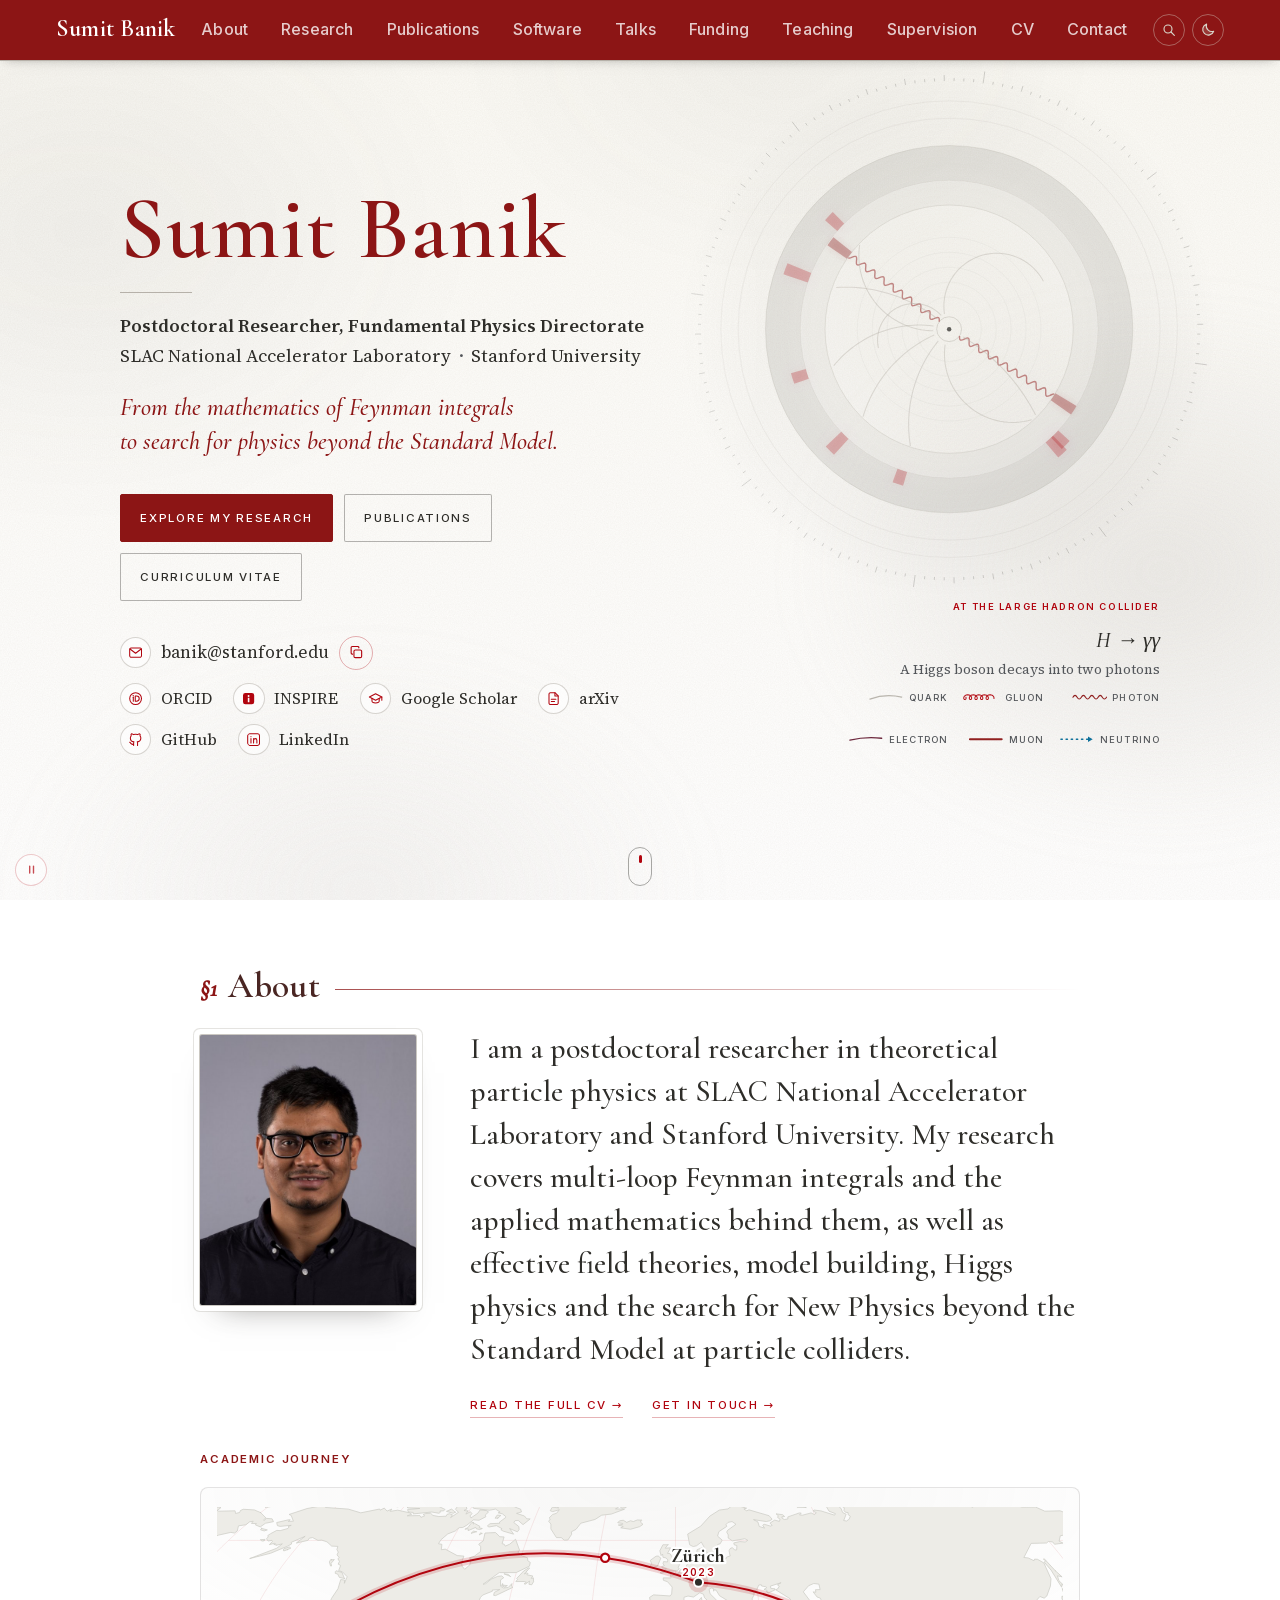
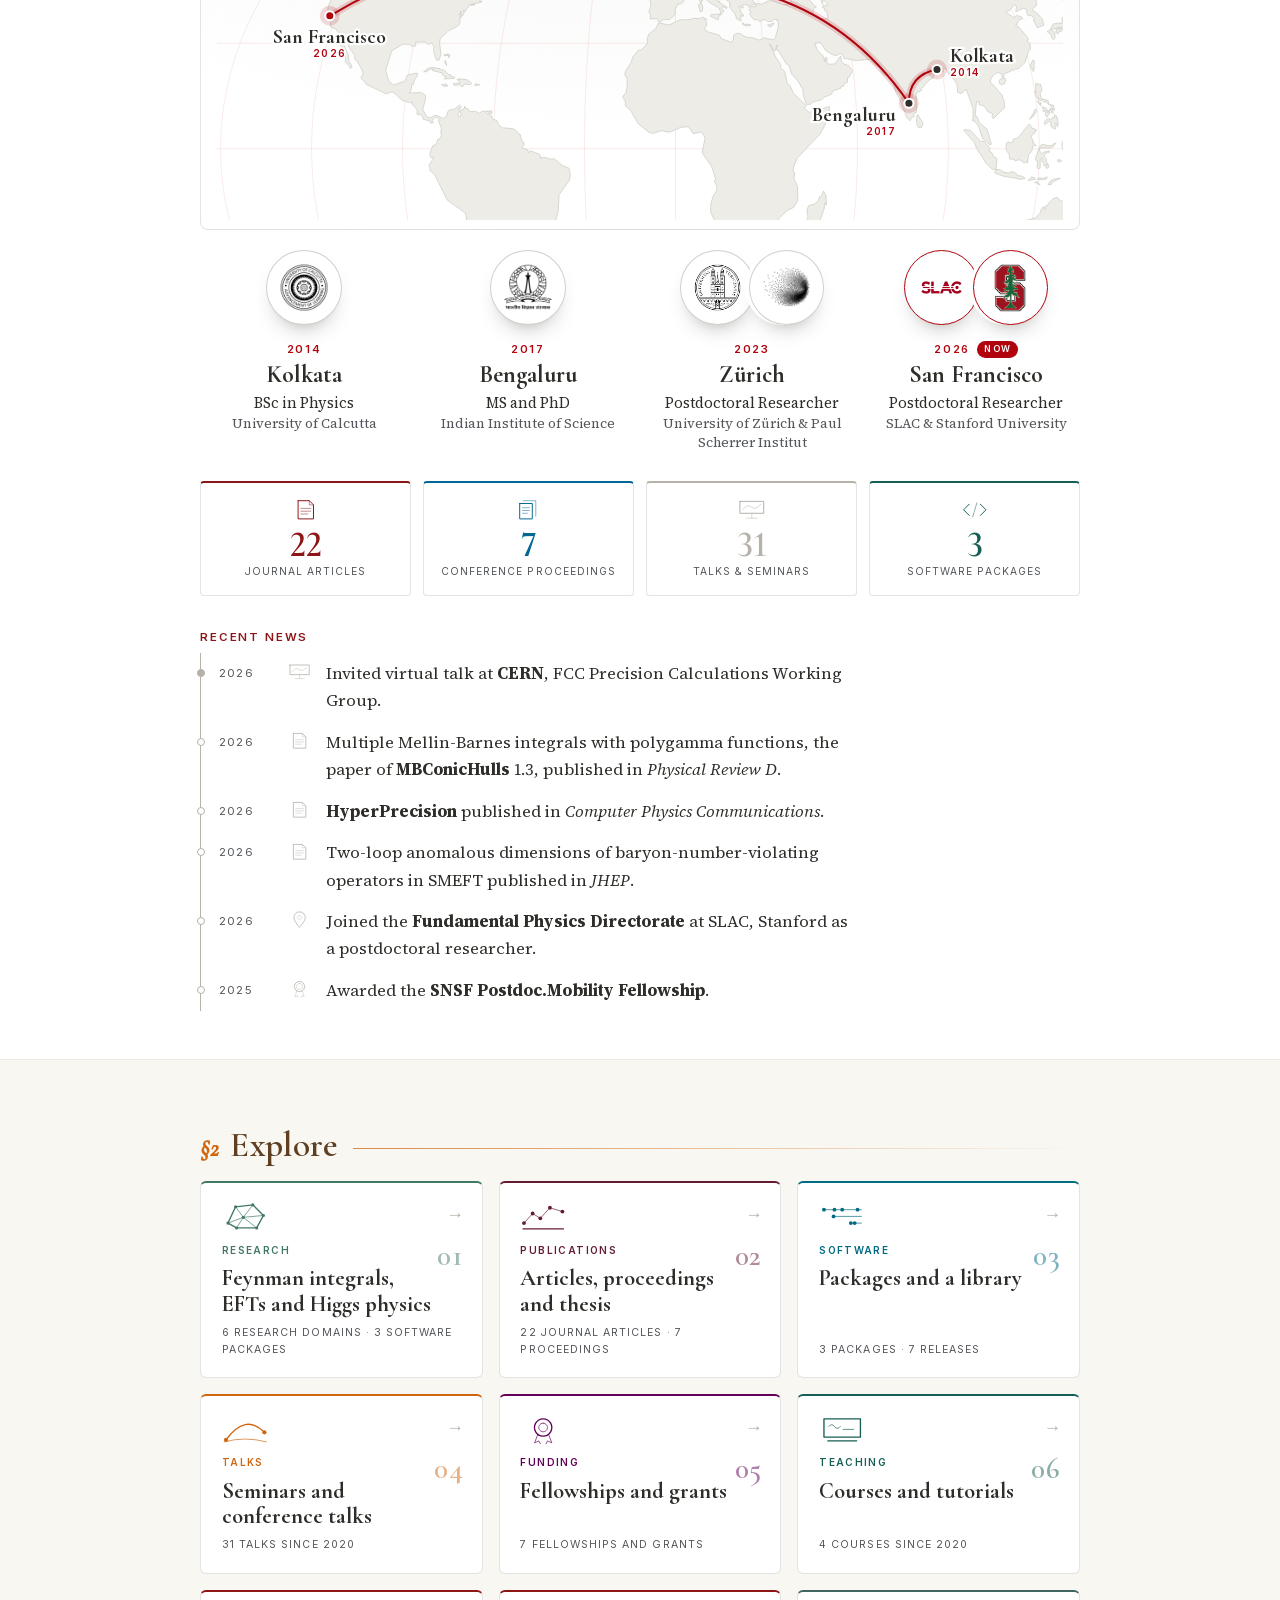
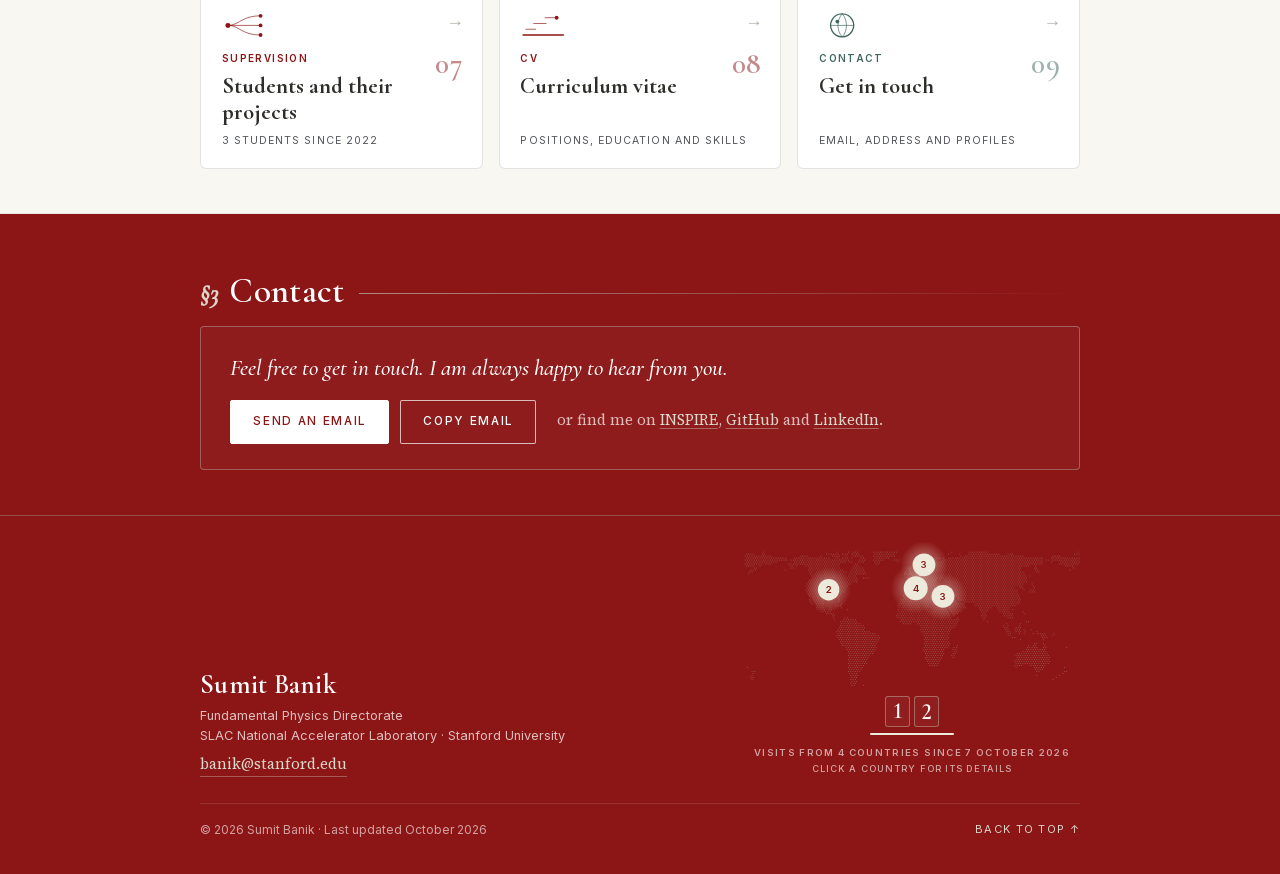
==== commit 96ed049b: "The menu bar at the top of every page, in larger type The red menu bar now opens every page instead " ====
--- a/index.html
+++ b/index.html
@@ -26,13 +26,21 @@
 <link rel="preload" href="assets/fonts/source-serif-4-normal-latin.woff2" as="font" type="font/woff2" crossorigin>
 <link rel="preload" href="assets/fonts/inter-normal-latin.woff2" as="font" type="font/woff2" crossorigin>
 <link rel="stylesheet" href="assets/fonts/fonts.css?v=6ac7587c">
-<link rel="stylesheet" href="assets/style.css?v=6ac79687">
+<link rel="stylesheet" href="assets/style.css?v=6ac89570">
 <script type="application/ld+json">{"@context": "https://schema.org", "@type": "Person", "name": "Sumit Banik", "givenName": "Sumit", "familyName": "Banik", "honorificSuffix": "PhD", "jobTitle": "Postdoctoral Researcher", "worksFor": [{"@type": "Organization", "name": "SLAC National Accelerator Laboratory"}, {"@type": "CollegeOrUniversity", "name": "Stanford University"}], "alumniOf": [{"@type": "CollegeOrUniversity", "name": "Indian Institute of Science"}, {"@type": "CollegeOrUniversity", "name": "University of Calcutta"}], "email": "mailto:banik@stanford.edu", "url": "https://sumitbanikgit.github.io/", "knowsAbout": ["Feynman integrals", "Mellin-Barnes integrals", "hypergeometric functions", "GKZ hypergeometric systems", "Higgs physics", "two-Higgs-doublet models", "Higgs triplets", "leptoquarks", "beyond the Standard Model", "collider phenomenology", "effective field theory", "SMEFT", "renormalization group", "computer algebra"], "workLocation": {"@type": "Place", "name": "SLAC National Accelerator Laboratory", "address": {"@type": "PostalAddress", "streetAddress": "2575 Sand Hill Road", "addressLocality": "Menlo Park", "addressRegion": "CA", "postalCode": "94025", "addressCountry": "US"}}, "image": "https://sumitbanikgit.github.io/assets/portrait.jpg", "sameAs": ["https://orcid.org/0000-0002-5869-5293", "https://inspirehep.net/authors/1810309", "https://scholar.google.com/citations?user=dNGju0YAAAAJ&hl=en", "https://github.com/SumitBanikGit", "https://www.linkedin.com/in/waytosumitbanik"]}</script>
 <script>document.documentElement.classList.add("js");try{if(!sessionStorage.getItem("sb-intro")&&!matchMedia("(prefers-reduced-motion: reduce)").matches){document.documentElement.classList.add("intro-on");sessionStorage.setItem("sb-intro","1")}}catch(e){}try{if(localStorage.getItem("sb-still")==="1")document.documentElement.classList.add("still")}catch(e){}try{var t=localStorage.getItem("sb-theme");if(t==="dark"||(!t&&matchMedia("(prefers-color-scheme: dark)").matches))document.documentElement.setAttribute("data-theme","dark")}catch(e){}</script>
 </head>
 <body id="top" class="page-index">
 <div class="intro" aria-hidden="true"><svg viewBox="-100 -60 200 120" preserveAspectRatio="xMidYMid slice"><g class="det"><circle class="ly" cx="0" cy="0" r="9" style="--d:0.12s"/><circle class="ly" cx="0" cy="0" r="21" style="--d:0.20s"/><circle class="ly" cx="0" cy="0" r="34" style="--d:0.28s"/><circle class="ly" cx="0" cy="0" r="52" style="--d:0.36s"/></g><path class="beam l" pathLength="1" d="M-104 0H-0.6"/><path class="beam r" pathLength="1" d="M104 0H0.6"/><g class="trs"><path class="tr" pathLength="1" style="--d:0.660s;--t:0.62s" d="M0 0A39.4 39.4 0 0 0 37.9 -38.8"/><path class="tr" pathLength="1" style="--d:0.674s;--t:0.62s" d="M0 0A27.3 27.3 0 0 0 34.0 -31.9"/><path class="tr" pathLength="1" style="--d:0.688s;--t:0.62s" d="M0 0A58.2 58.2 0 0 0 89.3 -26.0"/><path class="tr" pathLength="1" style="--d:0.702s;--t:0.62s" d="M0 0A27.6 27.6 0 0 0 46.7 3.4"/><path class="tr" pathLength="1" style="--d:0.716s;--t:0.62s" d="M0 0A29.5 29.5 0 0 0 43.9 23.4"/><path class="tr" pathLength="1" style="--d:0.730s;--t:0.62s" d="M0 0A114.7 114.7 0 0 0 8.0 67.0"/><path class="tr" pathLength="1" style="--d:0.744s;--t:0.62s" d="M0 0A36.2 36.2 0 0 1 -32.6 11.3"/><path class="tr" pathLength="1" style="--d:0.758s;--t:0.62s" d="M0 0A55.8 55.8 0 0 1 -43.0 8.5"/><path class="tr hard" pathLength="1" style="--d:0.772s;--t:0.42s" d="M0 0A212.5 212.5 0 0 1 -51.1 4.2"/><path class="tr" pathLength="1" style="--d:0.786s;--t:0.62s" d="M0 0A101.5 101.5 0 0 1 -45.5 -21.9"/><path class="tr hard" pathLength="1" style="--d:0.800s;--t:0.42s" d="M0 0A219.4 219.4 0 0 1 -50.5 -34.9"/><path class="tr" pathLength="1" style="--d:0.814s;--t:0.62s" d="M0 0A35.7 35.7 0 0 1 46.2 -52.2"/><path class="tr hard" pathLength="1" style="--d:0.828s;--t:0.42s" d="M0 0A292.0 292.0 0 0 0 -23.4 -53.9"/><path class="tr" pathLength="1" style="--d:0.842s;--t:0.62s" d="M0 0A28.7 28.7 0 0 1 52.9 -13.5"/><path class="tr" pathLength="1" style="--d:0.856s;--t:0.62s" d="M0 0A158.8 158.8 0 0 1 65.4 -60.2"/><path class="tr hard" pathLength="1" style="--d:0.870s;--t:0.42s" d="M0 0A203.9 203.9 0 0 0 32.3 -45.6"/><path class="tr" pathLength="1" style="--d:0.884s;--t:0.62s" d="M0 0A40.2 40.2 0 0 0 4.4 -71.3"/><path class="tr nu" pathLength="1" style="--d:0.70s;--t:.5s" d="M0 0L59.1 74.4"/><path class="tr nu" pathLength="1" style="--d:0.73s;--t:.5s" d="M0 0L-69.0 -65.3"/></g><circle class="flash" cx="0" cy="0" r="6"/></svg></div>
 <a class="skip" href="#main">Skip to content</a>
+
+<div class="navbar">
+  <div class="wrap nav-inner">
+    <a class="brand" href="index.html">Sumit Banik</a>
+    <nav aria-label="Pages"><div class="nav-item"><a href="#about">About</a><div class="nav-drop"><a href="#about"><span class="nd-t">About me</span></a><a href="#academic-journey"><span class="nd-t">Academic journey</span><span class="nd-n">Kolkata to San Francisco</span></a><a href="#recent-news"><span class="nd-t">Recent news</span></a><a href="#explore"><span class="nd-t">Explore the site</span></a></div></div><div class="nav-item"><a href="research.html">Research</a><div class="nav-drop"><a class="nd-page" href="research.html">Research page <span aria-hidden="true">→</span></a><a href="research.html#top"><span class="nd-t">A tour of my papers</span><span class="nd-n">29 animated slides</span></a><a href="research.html#research-domains"><span class="nd-t">Research domains</span></a><a href="research.html#selected-work"><span class="nd-t">Selected work</span></a><a href="research.html#a-map-of-the-papers"><span class="nd-t">A map of the papers</span><span class="nd-n">Placed by what they are about</span></a><a href="research.html#one-integral-two-series"><span class="nd-t">One integral, two series</span><span class="nd-n">Two series on a slider</span></a></div></div><div class="nav-item"><a href="publications.html">Publications</a><div class="nav-drop"><a class="nd-page" href="publications.html">Publications page <span aria-hidden="true">→</span></a><a href="publications.html#journal-articles"><span class="nd-t">Journal articles</span><span class="nd-n">22 papers</span></a><a href="publications.html#conference-proceedings"><span class="nd-t">Conference proceedings</span><span class="nd-n">7 contributions</span></a><a href="publications.html#thesis"><span class="nd-t">PhD thesis</span><span class="nd-n">IISc, 2022</span></a></div></div><div class="nav-item"><a href="software.html">Software</a><div class="nav-drop"><a class="nd-page" href="software.html">Software page <span aria-hidden="true">→</span></a><a href="software.html#mbconichulls"><span class="nd-t">MBConicHulls</span><span class="nd-n">Mellin-Barnes integrals as hypergeometric series</span></a><a href="software.html#feyngkz"><span class="nd-t">FeynGKZ</span><span class="nd-n">Feynman integrals from GKZ hypergeometric systems</span></a><a href="software.html#hyperprecision"><span class="nd-t">HyperPrecision</span><span class="nd-n">Hypergeometric functions to high precision</span></a><a href="software.html#slq-rg"><span class="nd-t">SLQ-RG</span><span class="nd-n">Two-loop RG equations of the SM with five scalar leptoquarks</span></a></div></div><div class="nav-item"><a href="talks.html">Talks</a><div class="nav-drop"><a class="nd-page" href="talks.html">Talks page <span aria-hidden="true">→</span></a><a href="talks.html#talks"><span class="nd-t">Recent talks</span><span class="nd-n">The latest 6</span></a><a href="talks.html#earlier-talks"><span class="nd-t">Earlier talks</span><span class="nd-n">25 more since 2020</span></a></div></div><div class="nav-item"><a href="funding.html">Funding</a><div class="nav-drop"><a class="nd-page" href="funding.html">Funding page <span aria-hidden="true">→</span></a><a href="funding.html#postdoctoral-fellowships-and-grants"><span class="nd-t">Postdoctoral fellowships and grants</span></a><a href="funding.html#doctoral-and-masters-fellowships"><span class="nd-t">Doctoral and master’s fellowships</span></a></div></div><div class="nav-item"><a href="teaching.html">Teaching</a><div class="nav-drop"><a class="nd-page" href="teaching.html">Teaching page <span aria-hidden="true">→</span></a><a href="teaching.html#proseminar-theoretische-physik"><span class="nd-t">Proseminar Theoretische Physik</span><span class="nd-n">Universität Zürich, 2025</span></a><a href="teaching.html#flavour-physics"><span class="nd-t">Flavour Physics</span><span class="nd-n">Universität Zürich, 2024</span></a><a href="teaching.html#quantum-field-theory-i"><span class="nd-t">Quantum Field Theory I</span><span class="nd-n">ETH Zürich, 2023</span></a><a href="teaching.html#introductory-physics-ii"><span class="nd-t">Introductory Physics II</span><span class="nd-n">Indian Institute of Science, 2020</span></a></div></div><div class="nav-item"><a href="supervision.html">Supervision</a><div class="nav-drop"><a class="nd-page" href="supervision.html">Supervision page <span aria-hidden="true">→</span></a><a href="supervision.html#corentin-eggenspieler"><span class="nd-t">Corentin Eggenspieler</span><span class="nd-n">Master’s student, 2025</span></a><a href="supervision.html#banurega-shanmuganathan"><span class="nd-t">Banurega Shanmuganathan</span><span class="nd-n">Bachelor’s student, 2024</span></a><a href="supervision.html#mathieu-ferey"><span class="nd-t">Mathieu Ferey</span><span class="nd-n">Master’s student, 2022</span></a></div></div><div class="nav-item"><a href="cv.html">CV</a><div class="nav-drop"><a class="nd-page" href="cv.html">CV page <span aria-hidden="true">→</span></a><a href="cv.html#positions"><span class="nd-t">Positions</span></a><a href="cv.html#education"><span class="nd-t">Education</span></a><a href="cv.html#fellowships-and-grants"><span class="nd-t">Fellowships and grants</span></a><a href="cv.html#research-interests"><span class="nd-t">Research interests</span></a><a href="cv.html#computing"><span class="nd-t">Computing</span></a><a href="cv.html#refereeing"><span class="nd-t">Refereeing</span></a><a href="assets/cv/Sumit_Banik_CV.pdf"><span class="nd-t">Download the CV (PDF)</span></a></div></div><div class="nav-item"><a href="contact.html">Contact</a><div class="nav-drop"><a class="nd-page" href="contact.html">Contact page <span aria-hidden="true">→</span></a><a href="mailto:banik@stanford.edu"><span class="nd-t">Write to me</span><span class="nd-n">banik@stanford.edu</span></a><a href="contact.html#reach"><span class="nd-t">Address and profiles</span></a></div></div></nav>
+    <div class="nav-tools"><button class="ss-btn" type="button" aria-label="Search the site" title="Search the site (press /)"><svg viewBox="0 0 24 24" aria-hidden="true"><circle cx="10.5" cy="10.5" r="6"/><path d="M15 15l5 5"/></svg></button><button class="theme-toggle" type="button" aria-pressed="false" aria-label="Dark mode" title="Switch to dark mode"><svg viewBox="0 0 24 24" aria-hidden="true"><g class="tt-sun"><circle cx="12" cy="12" r="4.2"/><path d="M12 2.6v2.1M12 19.3v2.1M2.6 12h2.1M19.3 12h2.1M5.4 5.4l1.5 1.5M17.1 17.1l1.5 1.5M5.4 18.6l1.5-1.5M17.1 6.9l1.5-1.5"/></g><path class="tt-moon" d="M19.5 14.6A8 8 0 0 1 9.4 4.5a8 8 0 1 0 10.1 10.1z"/></svg></button></div>
+  </div>
+</div>
 
 <header class="masthead hero">
   <div class="aurora" aria-hidden="true"></div>
@@ -89,14 +97,6 @@
 <button class="motion-toggle" type="button" aria-pressed="false" aria-label="Pause the animations" title="Pause the animations on every page"><svg viewBox="0 0 24 24" aria-hidden="true"><path class="mt-pause" d="M9 6.5v11M15 6.5v11"/><path class="mt-play" d="M8.5 6.2v11.6l9.4-5.8z"/></svg></button>
 </header>
 
-<div class="navbar">
-  <div class="wrap nav-inner">
-    <a class="brand" href="index.html">Sumit Banik</a>
-    <nav aria-label="Pages"><div class="nav-item"><a href="#about">About</a><div class="nav-drop"><a href="#about"><span class="nd-t">About me</span></a><a href="#academic-journey"><span class="nd-t">Academic journey</span><span class="nd-n">Kolkata to San Francisco</span></a><a href="#recent-news"><span class="nd-t">Recent news</span></a><a href="#explore"><span class="nd-t">Explore the site</span></a></div></div><div class="nav-item"><a href="research.html">Research</a><div class="nav-drop"><a class="nd-page" href="research.html">Research page <span aria-hidden="true">→</span></a><a href="research.html#top"><span class="nd-t">A tour of my papers</span><span class="nd-n">29 animated slides</span></a><a href="research.html#research-domains"><span class="nd-t">Research domains</span></a><a href="research.html#selected-work"><span class="nd-t">Selected work</span></a><a href="research.html#a-map-of-the-papers"><span class="nd-t">A map of the papers</span><span class="nd-n">Placed by what they are about</span></a><a href="research.html#one-integral-two-series"><span class="nd-t">One integral, two series</span><span class="nd-n">Two series on a slider</span></a></div></div><div class="nav-item"><a href="publications.html">Publications</a><div class="nav-drop"><a class="nd-page" href="publications.html">Publications page <span aria-hidden="true">→</span></a><a href="publications.html#journal-articles"><span class="nd-t">Journal articles</span><span class="nd-n">22 papers</span></a><a href="publications.html#conference-proceedings"><span class="nd-t">Conference proceedings</span><span class="nd-n">7 contributions</span></a><a href="publications.html#thesis"><span class="nd-t">PhD thesis</span><span class="nd-n">IISc, 2022</span></a></div></div><div class="nav-item"><a href="software.html">Software</a><div class="nav-drop"><a class="nd-page" href="software.html">Software page <span aria-hidden="true">→</span></a><a href="software.html#mbconichulls"><span class="nd-t">MBConicHulls</span><span class="nd-n">Mellin-Barnes integrals as hypergeometric series</span></a><a href="software.html#feyngkz"><span class="nd-t">FeynGKZ</span><span class="nd-n">Feynman integrals from GKZ hypergeometric systems</span></a><a href="software.html#hyperprecision"><span class="nd-t">HyperPrecision</span><span class="nd-n">Hypergeometric functions to high precision</span></a><a href="software.html#slq-rg"><span class="nd-t">SLQ-RG</span><span class="nd-n">Two-loop RG equations of the SM with five scalar leptoquarks</span></a></div></div><div class="nav-item"><a href="talks.html">Talks</a><div class="nav-drop"><a class="nd-page" href="talks.html">Talks page <span aria-hidden="true">→</span></a><a href="talks.html#talks"><span class="nd-t">Recent talks</span><span class="nd-n">The latest 6</span></a><a href="talks.html#earlier-talks"><span class="nd-t">Earlier talks</span><span class="nd-n">25 more since 2020</span></a></div></div><div class="nav-item"><a href="funding.html">Funding</a><div class="nav-drop"><a class="nd-page" href="funding.html">Funding page <span aria-hidden="true">→</span></a><a href="funding.html#postdoctoral-fellowships-and-grants"><span class="nd-t">Postdoctoral fellowships and grants</span></a><a href="funding.html#doctoral-and-masters-fellowships"><span class="nd-t">Doctoral and master’s fellowships</span></a></div></div><div class="nav-item"><a href="teaching.html">Teaching</a><div class="nav-drop"><a class="nd-page" href="teaching.html">Teaching page <span aria-hidden="true">→</span></a><a href="teaching.html#proseminar-theoretische-physik"><span class="nd-t">Proseminar Theoretische Physik</span><span class="nd-n">Universität Zürich, 2025</span></a><a href="teaching.html#flavour-physics"><span class="nd-t">Flavour Physics</span><span class="nd-n">Universität Zürich, 2024</span></a><a href="teaching.html#quantum-field-theory-i"><span class="nd-t">Quantum Field Theory I</span><span class="nd-n">ETH Zürich, 2023</span></a><a href="teaching.html#introductory-physics-ii"><span class="nd-t">Introductory Physics II</span><span class="nd-n">Indian Institute of Science, 2020</span></a></div></div><div class="nav-item"><a href="supervision.html">Supervision</a><div class="nav-drop"><a class="nd-page" href="supervision.html">Supervision page <span aria-hidden="true">→</span></a><a href="supervision.html#corentin-eggenspieler"><span class="nd-t">Corentin Eggenspieler</span><span class="nd-n">Master’s student, 2025</span></a><a href="supervision.html#banurega-shanmuganathan"><span class="nd-t">Banurega Shanmuganathan</span><span class="nd-n">Bachelor’s student, 2024</span></a><a href="supervision.html#mathieu-ferey"><span class="nd-t">Mathieu Ferey</span><span class="nd-n">Master’s student, 2022</span></a></div></div><div class="nav-item"><a href="cv.html">CV</a><div class="nav-drop"><a class="nd-page" href="cv.html">CV page <span aria-hidden="true">→</span></a><a href="cv.html#positions"><span class="nd-t">Positions</span></a><a href="cv.html#education"><span class="nd-t">Education</span></a><a href="cv.html#fellowships-and-grants"><span class="nd-t">Fellowships and grants</span></a><a href="cv.html#research-interests"><span class="nd-t">Research interests</span></a><a href="cv.html#computing"><span class="nd-t">Computing</span></a><a href="cv.html#refereeing"><span class="nd-t">Refereeing</span></a><a href="assets/cv/Sumit_Banik_CV.pdf"><span class="nd-t">Download the CV (PDF)</span></a></div></div><div class="nav-item"><a href="contact.html">Contact</a><div class="nav-drop"><a class="nd-page" href="contact.html">Contact page <span aria-hidden="true">→</span></a><a href="mailto:banik@stanford.edu"><span class="nd-t">Write to me</span><span class="nd-n">banik@stanford.edu</span></a><a href="contact.html#reach"><span class="nd-t">Address and profiles</span></a></div></div></nav>
-    <div class="nav-tools"><button class="ss-btn" type="button" aria-label="Search the site" title="Search the site (press /)"><svg viewBox="0 0 24 24" aria-hidden="true"><circle cx="10.5" cy="10.5" r="6"/><path d="M15 15l5 5"/></svg></button><button class="theme-toggle" type="button" aria-pressed="false" aria-label="Dark mode" title="Switch to dark mode"><svg viewBox="0 0 24 24" aria-hidden="true"><g class="tt-sun"><circle cx="12" cy="12" r="4.2"/><path d="M12 2.6v2.1M12 19.3v2.1M2.6 12h2.1M19.3 12h2.1M5.4 5.4l1.5 1.5M17.1 17.1l1.5 1.5M5.4 18.6l1.5-1.5M17.1 6.9l1.5-1.5"/></g><path class="tt-moon" d="M19.5 14.6A8 8 0 0 1 9.4 4.5a8 8 0 1 0 10.1 10.1z"/></svg></button></div>
-  </div>
-</div>
-<button class="ss-btn corner" type="button" aria-label="Search the site" title="Search the site (press /)"><svg viewBox="0 0 24 24" aria-hidden="true"><circle cx="10.5" cy="10.5" r="6"/><path d="M15 15l5 5"/></svg></button><button class="theme-toggle corner" type="button" aria-pressed="false" aria-label="Dark mode" title="Switch to dark mode"><svg viewBox="0 0 24 24" aria-hidden="true"><g class="tt-sun"><circle cx="12" cy="12" r="4.2"/><path d="M12 2.6v2.1M12 19.3v2.1M2.6 12h2.1M19.3 12h2.1M5.4 5.4l1.5 1.5M17.1 17.1l1.5 1.5M5.4 18.6l1.5-1.5M17.1 6.9l1.5-1.5"/></g><path class="tt-moon" d="M19.5 14.6A8 8 0 0 1 9.4 4.5a8 8 0 1 0 10.1 10.1z"/></svg></button>
 <main id="main" class="wrap">
 
 <section class="chapter" id="about">
@@ -845,21 +845,6 @@
       vt.finished.then(function () { root.classList.remove('theme-vt'); }, function () { root.classList.remove('theme-vt'); });
     });
   });
-  var corner = document.querySelector('.theme-toggle.corner'), navbar = document.querySelector('.navbar'),
-      cornerFind = document.querySelector('.ss-btn.corner');
-  if (corner && navbar) {                           // the corner switches step aside as the menu bar with its own reaches them
-    var edge = 0, queued = false;                     // where the corner buttons end (measured once per size, not on every scroll)
-    var measure = function () { edge = corner.offsetTop + corner.offsetHeight + 8; };
-    var place = function () {
-      queued = false;
-      var away = navbar.getBoundingClientRect().top <= edge;
-      corner.classList.toggle('away', away);
-      if (cornerFind) cornerFind.classList.toggle('away', away);
-    };
-    window.addEventListener('scroll', function () { if (!queued) { queued = true; requestAnimationFrame(place); } }, { passive: true });
-    window.addEventListener('resize', function () { measure(); place(); });
-    requestAnimationFrame(function () { measure(); place(); });   // after the first layout, so as not to force one
-  }
   var dq = window.matchMedia('(prefers-color-scheme: dark)'), follow = function (ev) {
     var saved = null; try { saved = localStorage.getItem('sb-theme'); } catch (e) {}
     if (!saved) setTheme(ev.matches, false);
--- a/assets/style.css
+++ b/assets/style.css
@@ -578,9 +578,12 @@
 .contact-lede { font-family: var(--display); font-style: italic; font-weight: 500;
                 font-size: 1.45rem; line-height: 1.35; color: var(--head); }
 
-/* Letterhead: a Cardinal red edge with a Fog hairline across the top of the page. */
-body { border-top: 4px solid var(--navy); }
-.masthead { box-shadow: inset 0 1px 0 var(--gold); }
+/* Letterhead, on paper: a Cardinal red edge with a Fog hairline across the top of the page
+   (on screen the menu bar at the top is the edge). */
+@media print {
+  body { border-top: 4px solid var(--navy); }
+  .masthead { box-shadow: inset 0 1px 0 var(--gold); }
+}
 
 /* Footer as a signature block. */
 footer .wrap.foot {
@@ -1487,9 +1490,9 @@
 @media (min-width: 52.01rem) {
   .hero:not(.page-hero) .hero-text { grid-area: 1 / 1; }
   .hero:not(.page-hero) .hero-stage { grid-area: 1 / 2; }
-  /* the first screen: the home header fills it down to the red menu bar, which shows at once */
-  .hero:not(.page-hero) { min-height: min(calc(100vh - 3.75rem), 56rem); padding: 2rem 0 3.25rem; }
-  @supports (min-height: 100svh) { .hero:not(.page-hero) { min-height: min(calc(100svh - 3.75rem), 56rem); } }
+  /* the first screen: the red menu bar at the top, and under it the home header down to the bottom edge */
+  .hero:not(.page-hero) { min-height: min(calc(100vh - 3.8rem), 56rem); padding: 2rem 0 3.25rem; }
+  @supports (min-height: 100svh) { .hero:not(.page-hero) { min-height: min(calc(100svh - 3.8rem), 56rem); } }
   .hero:not(.page-hero) .scroll-cue { bottom: .9rem; }
   /* the two rows of the legend at the pitch of the two rows of profile links, each level with one */
   .hero-inner > .ev { --ev-drop: .5rem; }
@@ -2014,13 +2017,6 @@
   @keyframes tt-hint { 0% { box-shadow: 0 0 0 0 rgba(218,215,203, .6); } 100% { box-shadow: 0 0 0 11px rgba(218,215,203, 0); } }
 }
 
-/* a second theme switch in the top corner while the header is on screen (the menu bar sits below the header) */
-.theme-toggle.corner { position: fixed; top: .85rem; right: .95rem; z-index: 30; width: 2.3rem; height: 2.3rem; margin: 0;
-                       background: rgba(140,21,21, .88); border-color: rgba(218,215,203, .6);
-                       box-shadow: 0 6px 16px -8px rgba(0,0,0, .5); transition: opacity .3s ease, transform .3s ease, border-color .2s, background .2s; }
-.theme-toggle.corner:hover { background: rgba(140,21,21, 1); border-color: #dad7cb; }
-.theme-toggle.corner.away { opacity: 0; transform: translateY(-8px); pointer-events: none; visibility: hidden;
-                            transition: opacity .3s ease, transform .3s ease, visibility 0s .3s; }   /* hidden from the keyboard too */
 @media print { .theme-toggle { display: none !important; } }
 
 /* Research tour: horizontal swipes go to the tour, vertical ones still scroll the page */
@@ -2402,13 +2398,20 @@
 }
 @media (prefers-reduced-motion: reduce) { .pkg-toggle .chev { transition: none; } }
 
-/* The menu bar, a size larger, with About first, as wide as the page header above it */
-.navbar .nav-inner { max-width: 68rem; }
-.navbar nav { font-size: .78rem; padding: .62rem 0; }
-.brand { font-size: 1.42rem; }
+/* The menu bar at the top of every page, a little wider than the page header below it: the name on the left, and
+   the ten pages in ordinary capitals (as in the menus of Stanford and SLAC), spread evenly up to the two buttons.
+   The pages grow to 1rem as the window widens to the full width of the bar. */
+.navbar .nav-inner { max-width: 76rem; }
+.navbar nav { font-size: .94rem; letter-spacing: .01em; text-transform: none; padding: .62rem 0; }
+.navbar nav .nav-item > a { line-height: 1.6rem; }   /* the same height at every size of the type: 3.8rem with its rule */
+.brand { font-size: 1.5rem; }
+@media (min-width: 51.01rem) {
+  .nav-inner nav { justify-content: space-between; }
+  .navbar nav .nav-item:first-child > a { margin-left: -.36rem; }
+}
+@media (min-width: 66.01rem) { .navbar nav { font-size: clamp(.94rem, calc(.94rem + (100vw - 66rem) * .006), 1rem); } }
 @media (min-width: 51.01rem) and (max-width: 66rem) { .brand { display: none; } }   /* the ten pages need the room */
-@media (min-width: 51.01rem) and (max-width: 58rem) { .navbar nav { font-size: .72rem; letter-spacing: .05em; } }
-@media (min-width: 51.01rem) and (max-width: 54rem) { .navbar nav { font-size: .7rem; } }
+@media (min-width: 51.01rem) and (max-width: 56rem) { .navbar nav { font-size: .8rem; } }
 
 /* Publications: a click on a paper (its title, authors or journal) opens its abstract, its length, its preprint
    numbers and its arXiv category, as for the packages on the Software page */
@@ -2564,16 +2567,7 @@
 .nav-tools { flex: none; display: flex; align-items: center; gap: .45rem; }
 .nav-tools .ss-btn, .nav-tools .theme-toggle { margin-left: 0; }
 @media (min-width: 51.01rem) and (max-width: 62rem) { .nav-inner { gap: 1.1rem; } .nav-tools { gap: .35rem; } }
-@media (min-width: 51.01rem) and (max-width: 54rem) { .navbar nav { letter-spacing: .04em; }
-                                                      .navbar nav .nav-item > a { padding-left: .3rem; padding-right: .3rem; } }
-.ss-btn.corner { position: fixed; top: .85rem; right: 3.75rem; z-index: 30; width: 2.3rem; height: 2.3rem; margin: 0;
-                 background: rgba(140,21,21, .88); border-color: rgba(218,215,203, .6);
-                 box-shadow: 0 6px 16px -8px rgba(0,0,0, .5); transition: opacity .3s ease, transform .3s ease, border-color .2s, background .2s; }
-.ss-btn.corner:hover { background: rgba(140,21,21, 1); border-color: #dad7cb; }
-.ss-btn.corner.away { opacity: 0; transform: translateY(-8px); pointer-events: none; visibility: hidden;
-                      transition: opacity .3s ease, transform .3s ease, visibility 0s .3s; }
-/* on phones and tablets the corner switches scroll away with the header, rather than float over its text (the menu bar has its own) */
-@media (max-width: 52rem) { .theme-toggle.corner, .ss-btn.corner { position: absolute; } }
+@media (min-width: 51.01rem) and (max-width: 54rem) { .navbar nav .nav-item > a { padding-left: .3rem; padding-right: .3rem; } }
 
 dialog.ss { width: min(42rem, calc(100vw - 1.5rem)); max-width: none;
             max-height: calc(100vh - max(.75rem, 8vh) - .75rem); max-height: calc(100dvh - max(.75rem, 8vh) - .75rem);
@@ -2981,14 +2975,10 @@
 @media print { .motion-toggle { display: none; } }
 html.still .scroll-cue span, html.still .news li:first-child::before, html.still .ticker-track, html.still .stop.now .stop-node::after,
 html.still .stop.now .logo-disc::after, html.still .jm-ping, html.still .hero .aurora, html.still .visitors .ring { animation-play-state: paused; }
-@media (max-width: 52rem) {                         /* on a phone or tablet: at the top, beside the search and theme buttons */
-  /* (4 px higher than theirs, since the header starts below the 4 px rule at the top of the page) */
-  .motion-toggle { top: calc(.85rem - 4px); bottom: auto; left: auto; right: 6.55rem; width: 2.3rem; height: 2.3rem; opacity: 1; color: #dad7cb;
-                   background: rgba(140,21,21, .88); border-color: rgba(218,215,203, .6); box-shadow: 0 6px 16px -8px rgba(0,0,0, .5); }
-  html.still .motion-toggle { border-color: #dad7cb; }
+@media (max-width: 52rem) {                         /* on a phone or tablet: at the top of the header, under the menu bar */
+  .motion-toggle { top: .85rem; bottom: auto; width: 2.3rem; height: 2.3rem; }
 }
 .hero:not(.page-hero) > .motion-toggle { right: auto; left: .95rem; }   /* home: clear of the legend of the event display */
-@media (max-width: 24rem) { .page-hero .crumb { margin-top: .9rem; } }  /* the narrowest phones: the crumb below the buttons */
 
 /* Footer: on a phone the two institutions go on lines of their own, rather than leaving the dot at a line end. */
 @media (max-width: 26rem) { .foot-aff .aff-sep { display: none; } .foot-aff .aff-a { display: block; } }
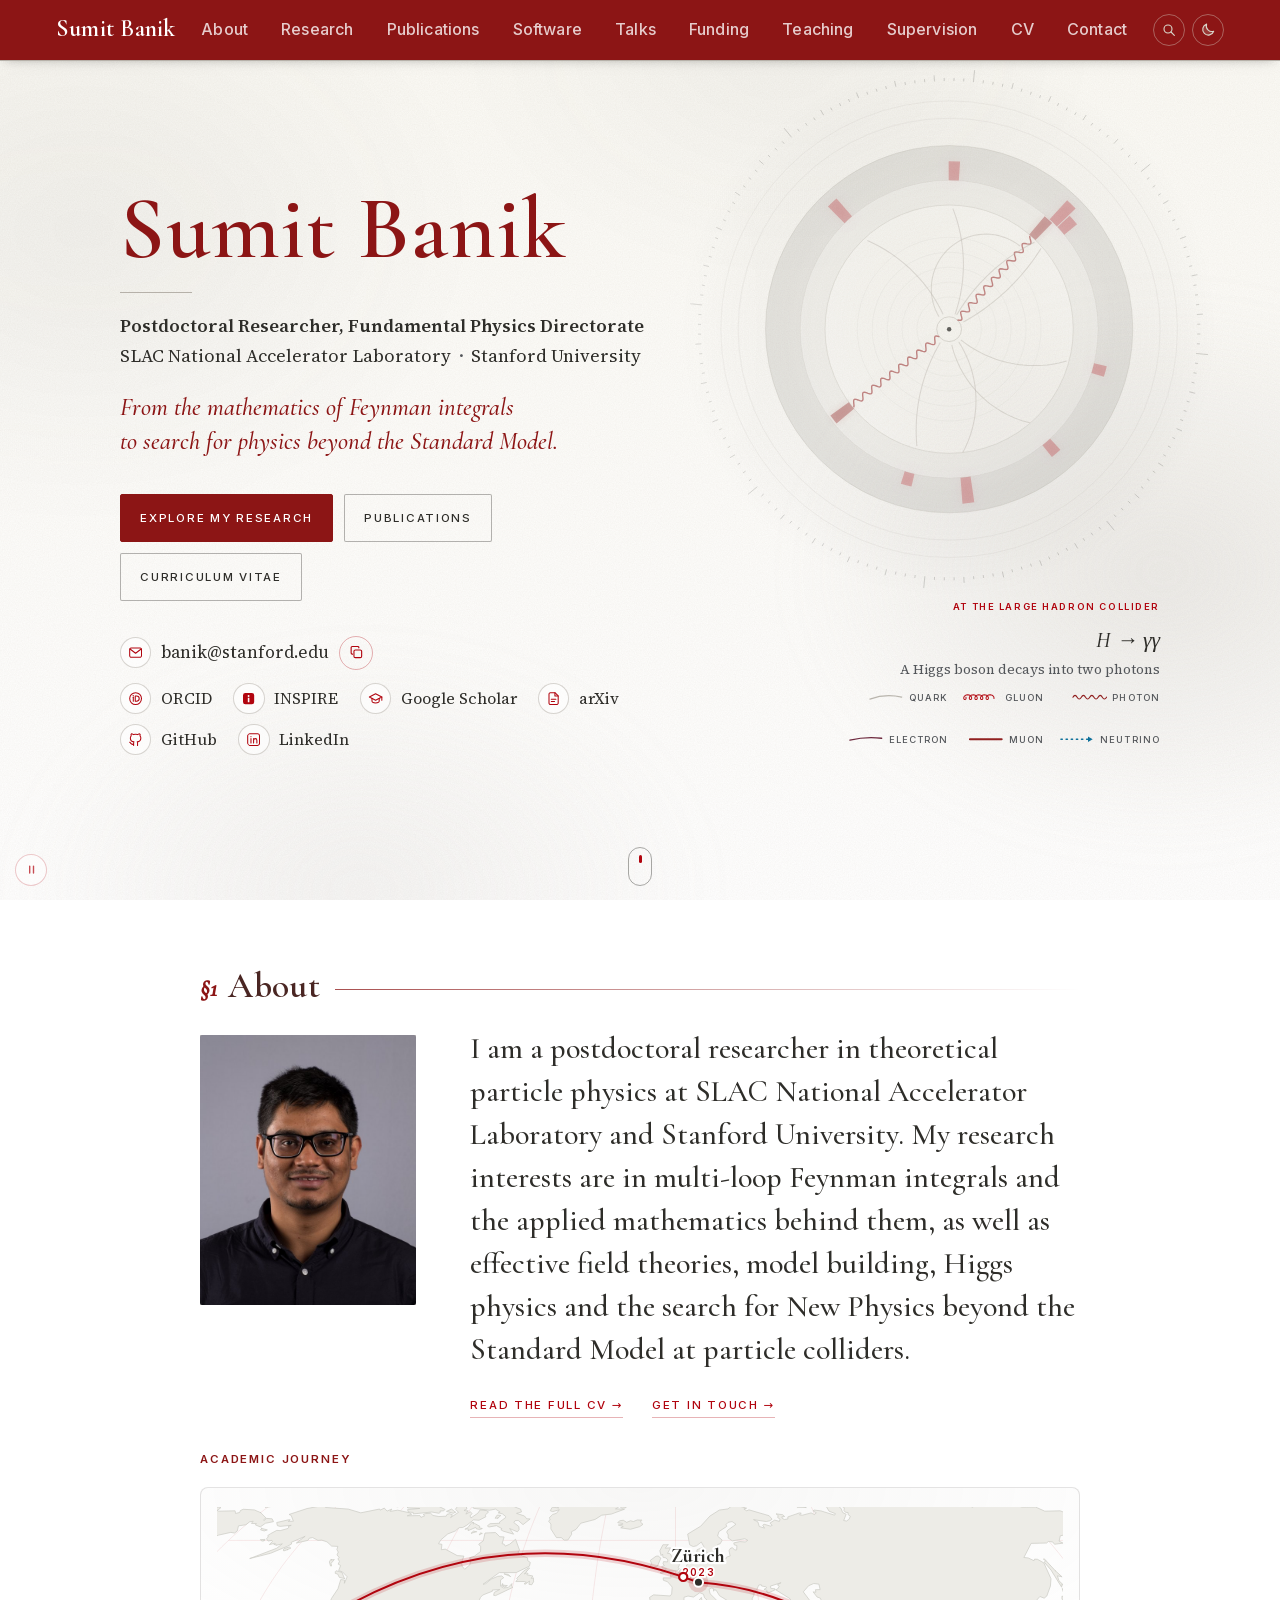
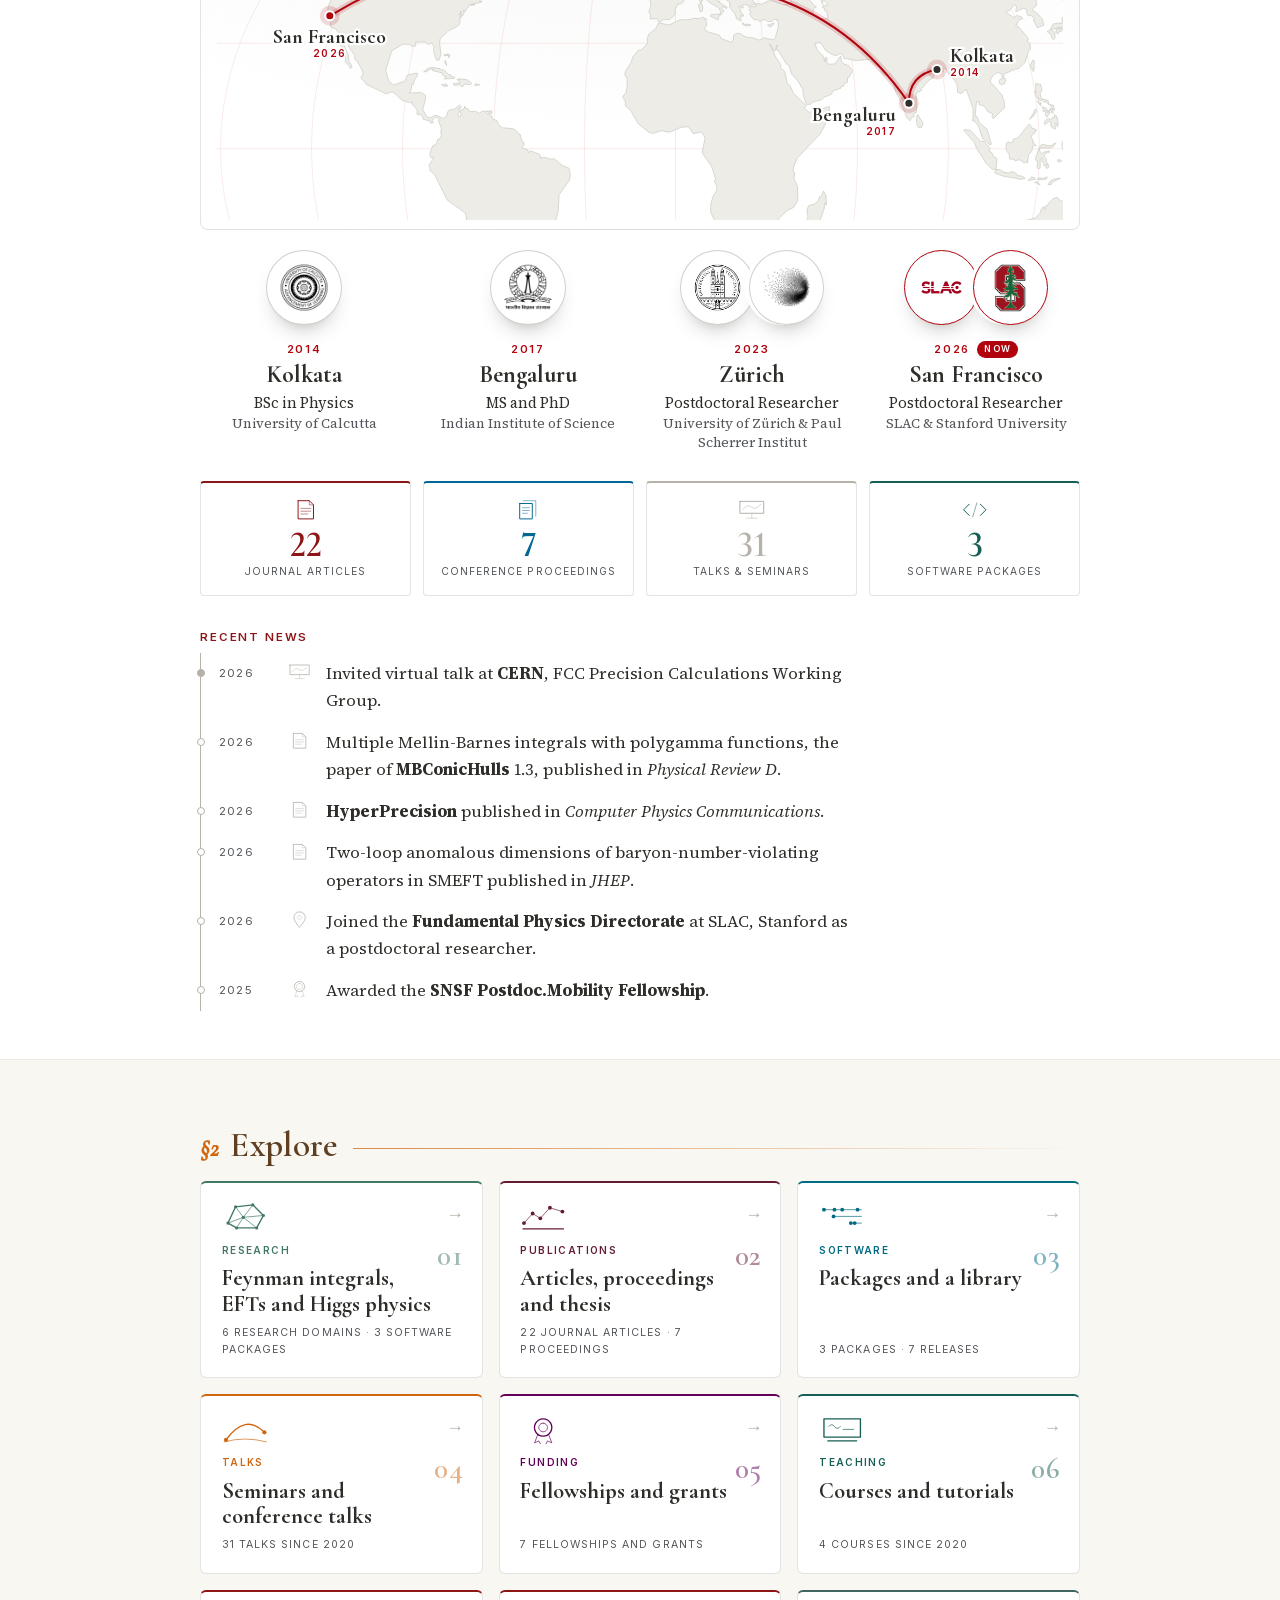
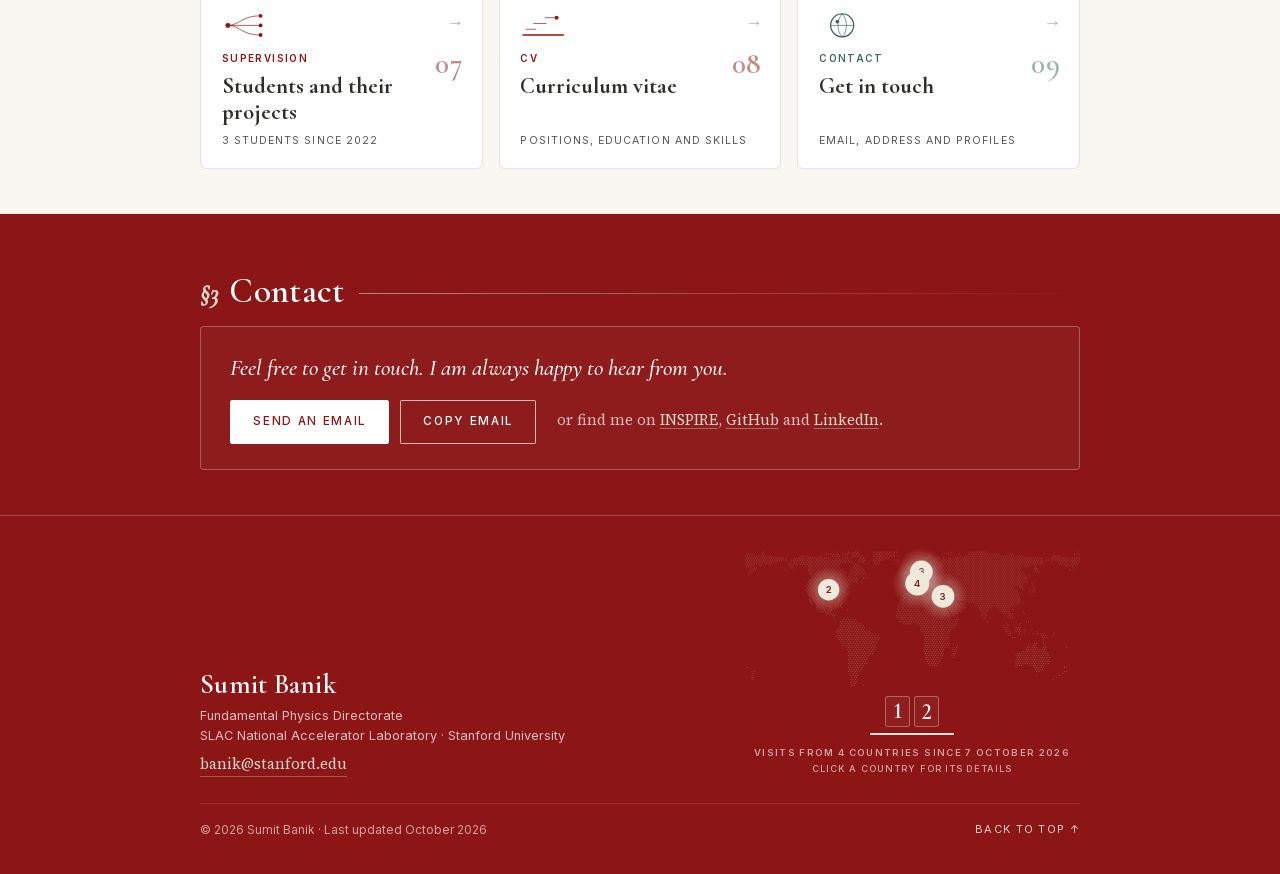
==== commit 63c90f94: "About: "My research interests are in", in the user's wording Generated with AI  Co-Authored-By: SLAC" ====
--- a/index.html
+++ b/index.html
@@ -26,7 +26,7 @@
 <link rel="preload" href="assets/fonts/source-serif-4-normal-latin.woff2" as="font" type="font/woff2" crossorigin>
 <link rel="preload" href="assets/fonts/inter-normal-latin.woff2" as="font" type="font/woff2" crossorigin>
 <link rel="stylesheet" href="assets/fonts/fonts.css?v=6ac7587c">
-<link rel="stylesheet" href="assets/style.css?v=6ac89570">
+<link rel="stylesheet" href="assets/style.css?v=6ac89948">
 <script type="application/ld+json">{"@context": "https://schema.org", "@type": "Person", "name": "Sumit Banik", "givenName": "Sumit", "familyName": "Banik", "honorificSuffix": "PhD", "jobTitle": "Postdoctoral Researcher", "worksFor": [{"@type": "Organization", "name": "SLAC National Accelerator Laboratory"}, {"@type": "CollegeOrUniversity", "name": "Stanford University"}], "alumniOf": [{"@type": "CollegeOrUniversity", "name": "Indian Institute of Science"}, {"@type": "CollegeOrUniversity", "name": "University of Calcutta"}], "email": "mailto:banik@stanford.edu", "url": "https://sumitbanikgit.github.io/", "knowsAbout": ["Feynman integrals", "Mellin-Barnes integrals", "hypergeometric functions", "GKZ hypergeometric systems", "Higgs physics", "two-Higgs-doublet models", "Higgs triplets", "leptoquarks", "beyond the Standard Model", "collider phenomenology", "effective field theory", "SMEFT", "renormalization group", "computer algebra"], "workLocation": {"@type": "Place", "name": "SLAC National Accelerator Laboratory", "address": {"@type": "PostalAddress", "streetAddress": "2575 Sand Hill Road", "addressLocality": "Menlo Park", "addressRegion": "CA", "postalCode": "94025", "addressCountry": "US"}}, "image": "https://sumitbanikgit.github.io/assets/portrait.jpg", "sameAs": ["https://orcid.org/0000-0002-5869-5293", "https://inspirehep.net/authors/1810309", "https://scholar.google.com/citations?user=dNGju0YAAAAJ&hl=en", "https://github.com/SumitBanikGit", "https://www.linkedin.com/in/waytosumitbanik"]}</script>
 <script>document.documentElement.classList.add("js");try{if(!sessionStorage.getItem("sb-intro")&&!matchMedia("(prefers-reduced-motion: reduce)").matches){document.documentElement.classList.add("intro-on");sessionStorage.setItem("sb-intro","1")}}catch(e){}try{if(localStorage.getItem("sb-still")==="1")document.documentElement.classList.add("still")}catch(e){}try{var t=localStorage.getItem("sb-theme");if(t==="dark"||(!t&&matchMedia("(prefers-color-scheme: dark)").matches))document.documentElement.setAttribute("data-theme","dark")}catch(e){}</script>
 </head>
@@ -105,10 +105,10 @@
 <figure class="portrait-frame" data-hold="1500"><img class="portrait" src="assets/portrait.jpg?v=6abce224" alt="Portrait of Sumit Banik" width="560" height="700"></figure>
 <div class="about-text">
 <p class="statement" data-hold="2600">I am a postdoctoral researcher in theoretical particle physics at SLAC
-National Accelerator Laboratory and Stanford University. My research covers
-multi-loop Feynman integrals and the applied mathematics behind them, as well
-as effective field theories, model building, Higgs physics and the search for
-New Physics beyond the Standard Model at particle colliders.</p>
+National Accelerator Laboratory and Stanford University. My research interests
+are in multi-loop Feynman integrals and the applied mathematics behind them, as
+well as effective field theories, model building, Higgs physics and the search
+for New Physics beyond the Standard Model at particle colliders.</p>
 <p class="about-links"><a href="cv.html">Read the full CV <span aria-hidden="true">→</span></a>
 <a href="contact.html">Get in touch <span aria-hidden="true">→</span></a></p>
 </div>
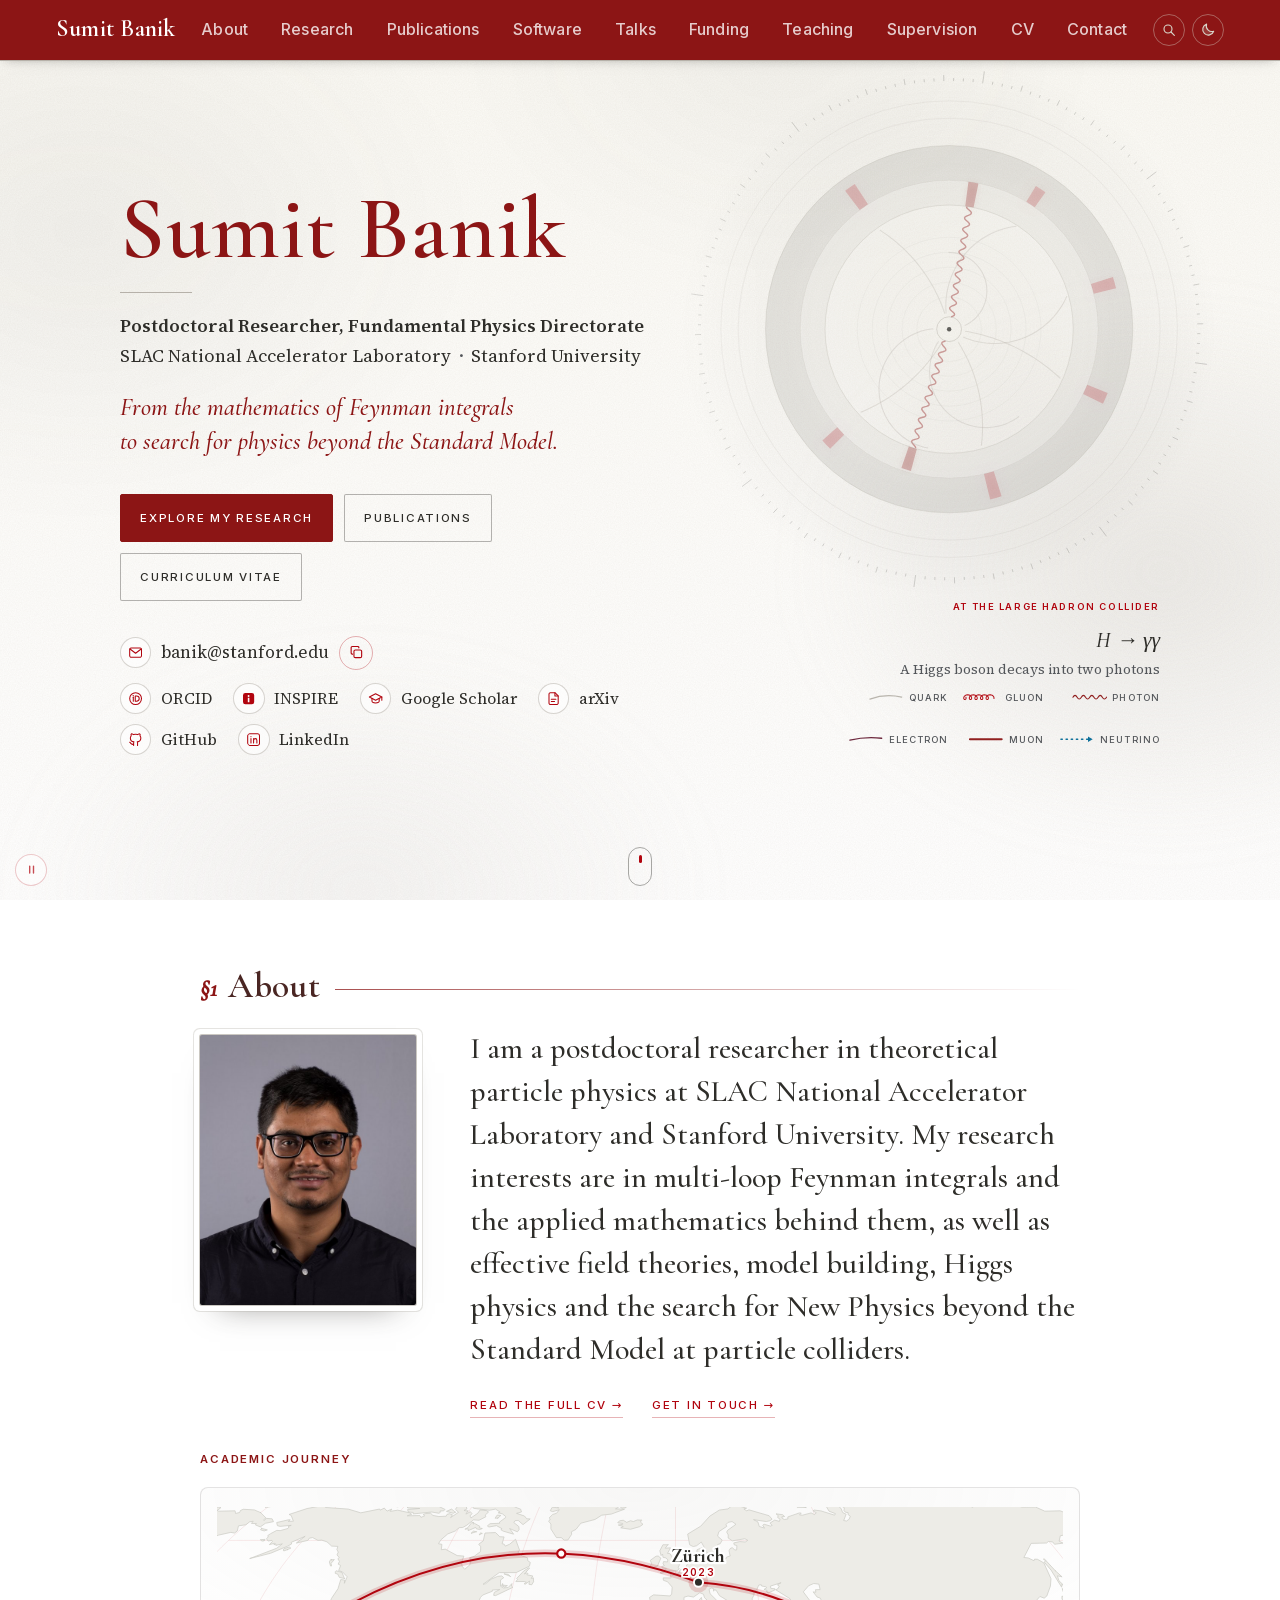
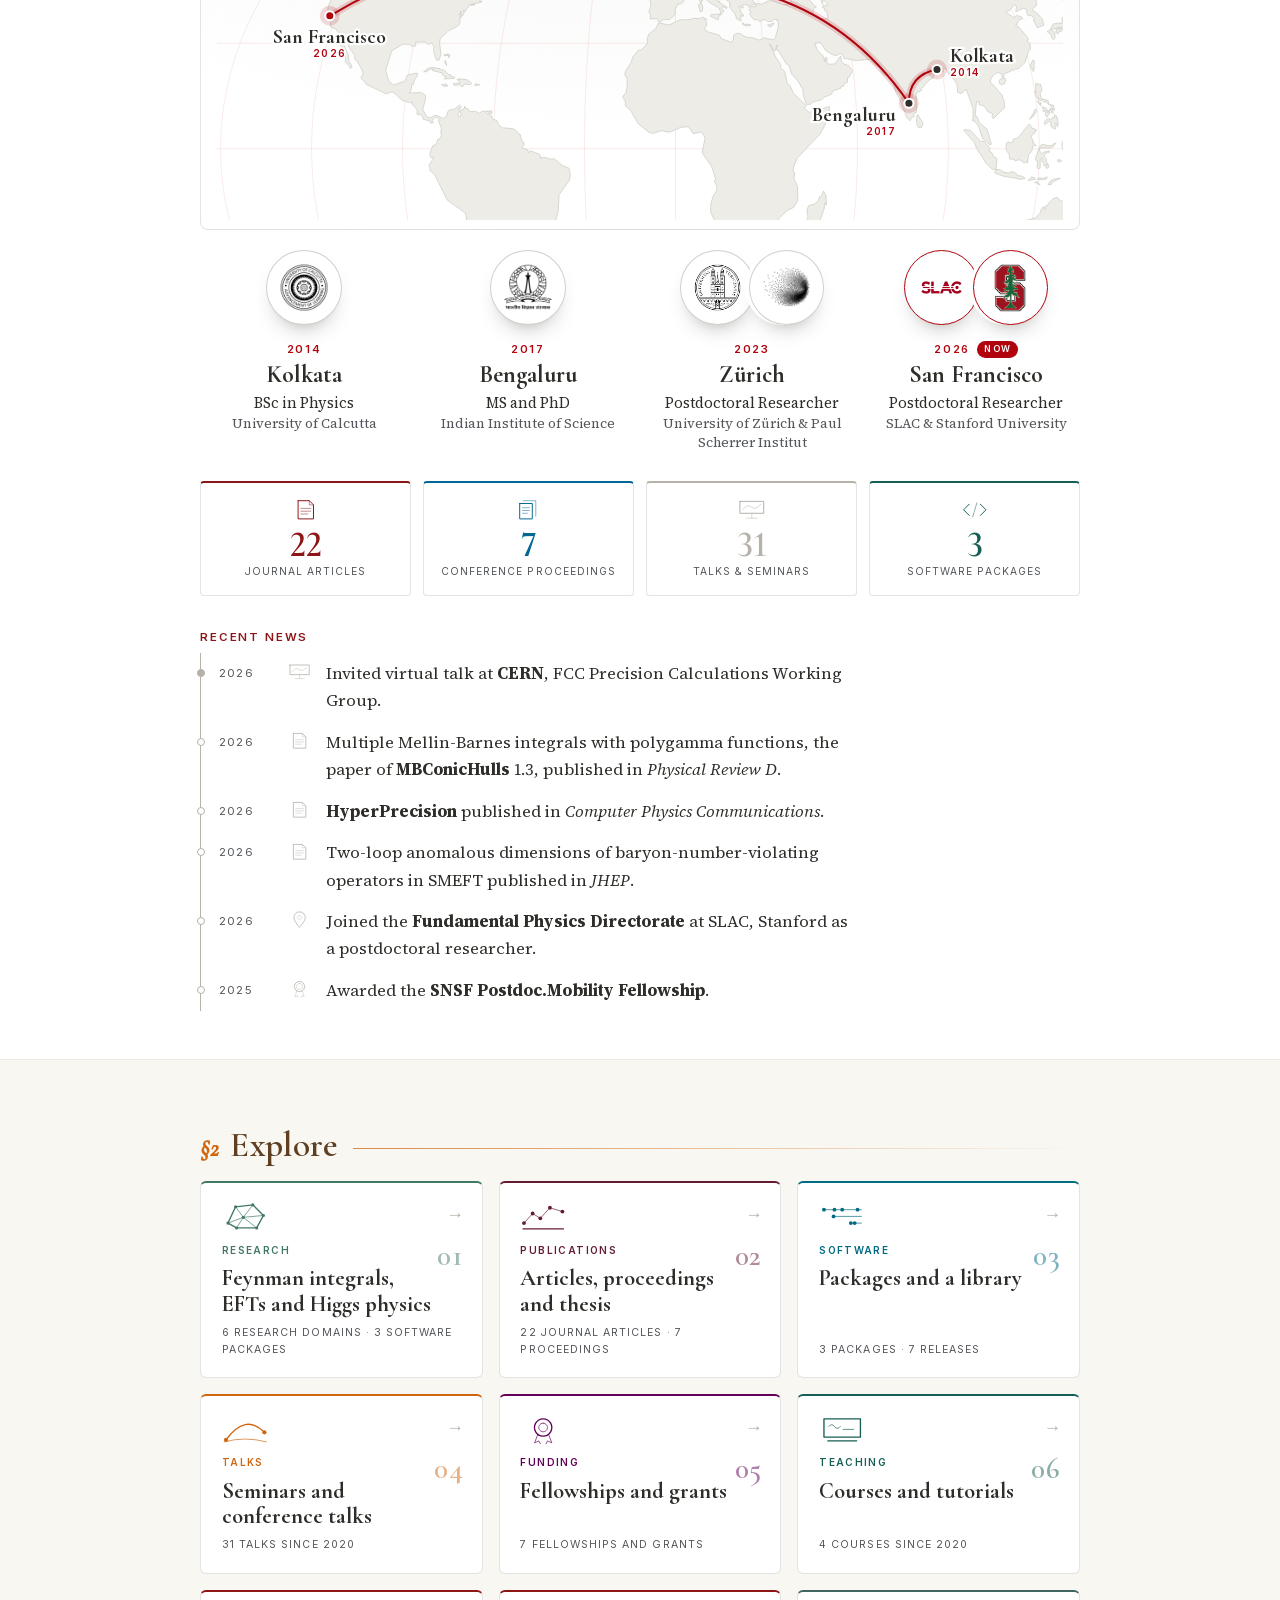
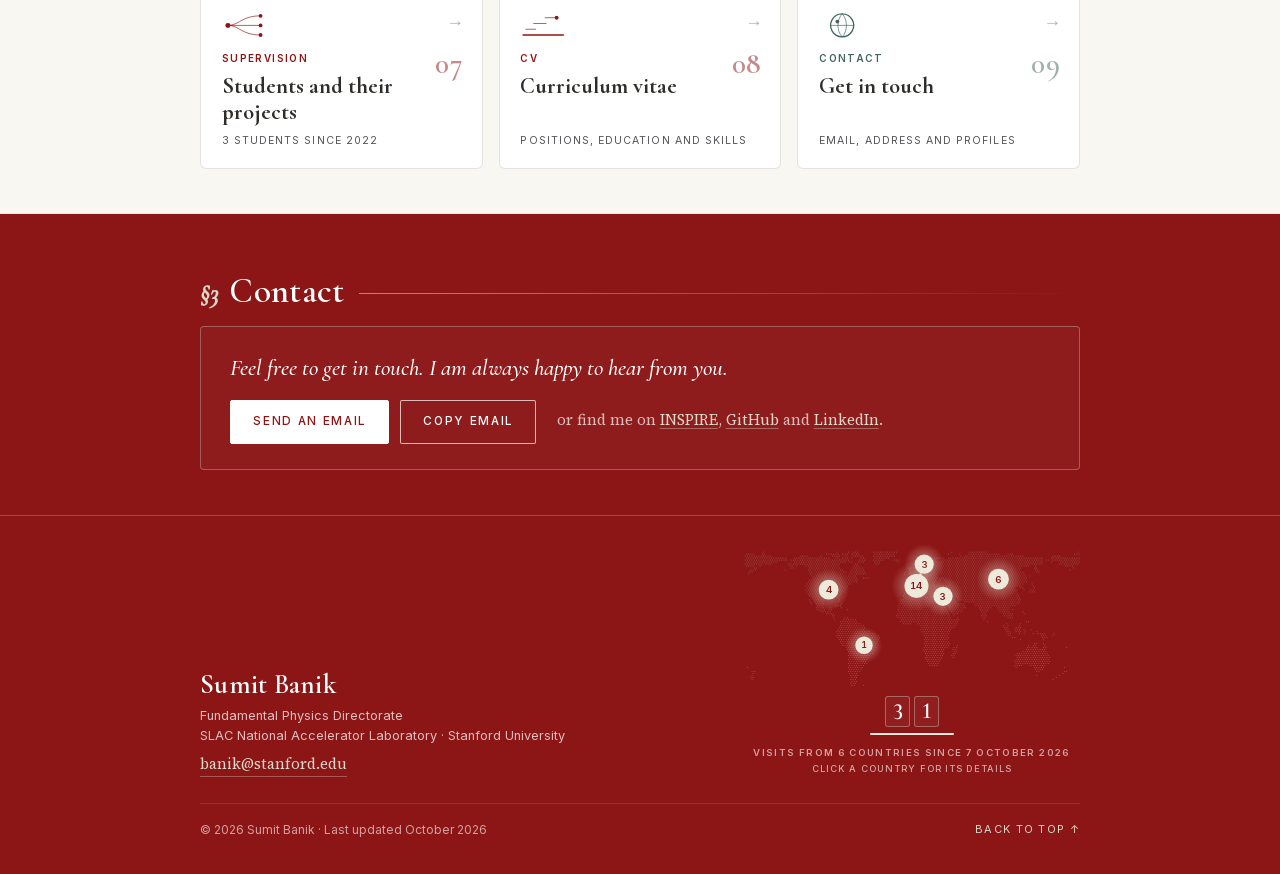
==== commit aac14005: "Research domains rewritten from the abstracts of all thirty papers Mathematical physics now names wh" ====
--- a/index.html
+++ b/index.html
@@ -427,7 +427,7 @@
 </div>
 </footer>
 
-<dialog class="ss" aria-labelledby="ss-title" data-src="/assets/search.json?v=a29d9161">
+<dialog class="ss" aria-labelledby="ss-title" data-src="/assets/search.json?v=a32cc5cb">
  <div class="ss-box">
   <div class="ss-head">
    <svg class="ss-ico" viewBox="0 0 24 24" aria-hidden="true"><circle cx="10.5" cy="10.5" r="6"/><path d="M15 15l5 5"/></svg>
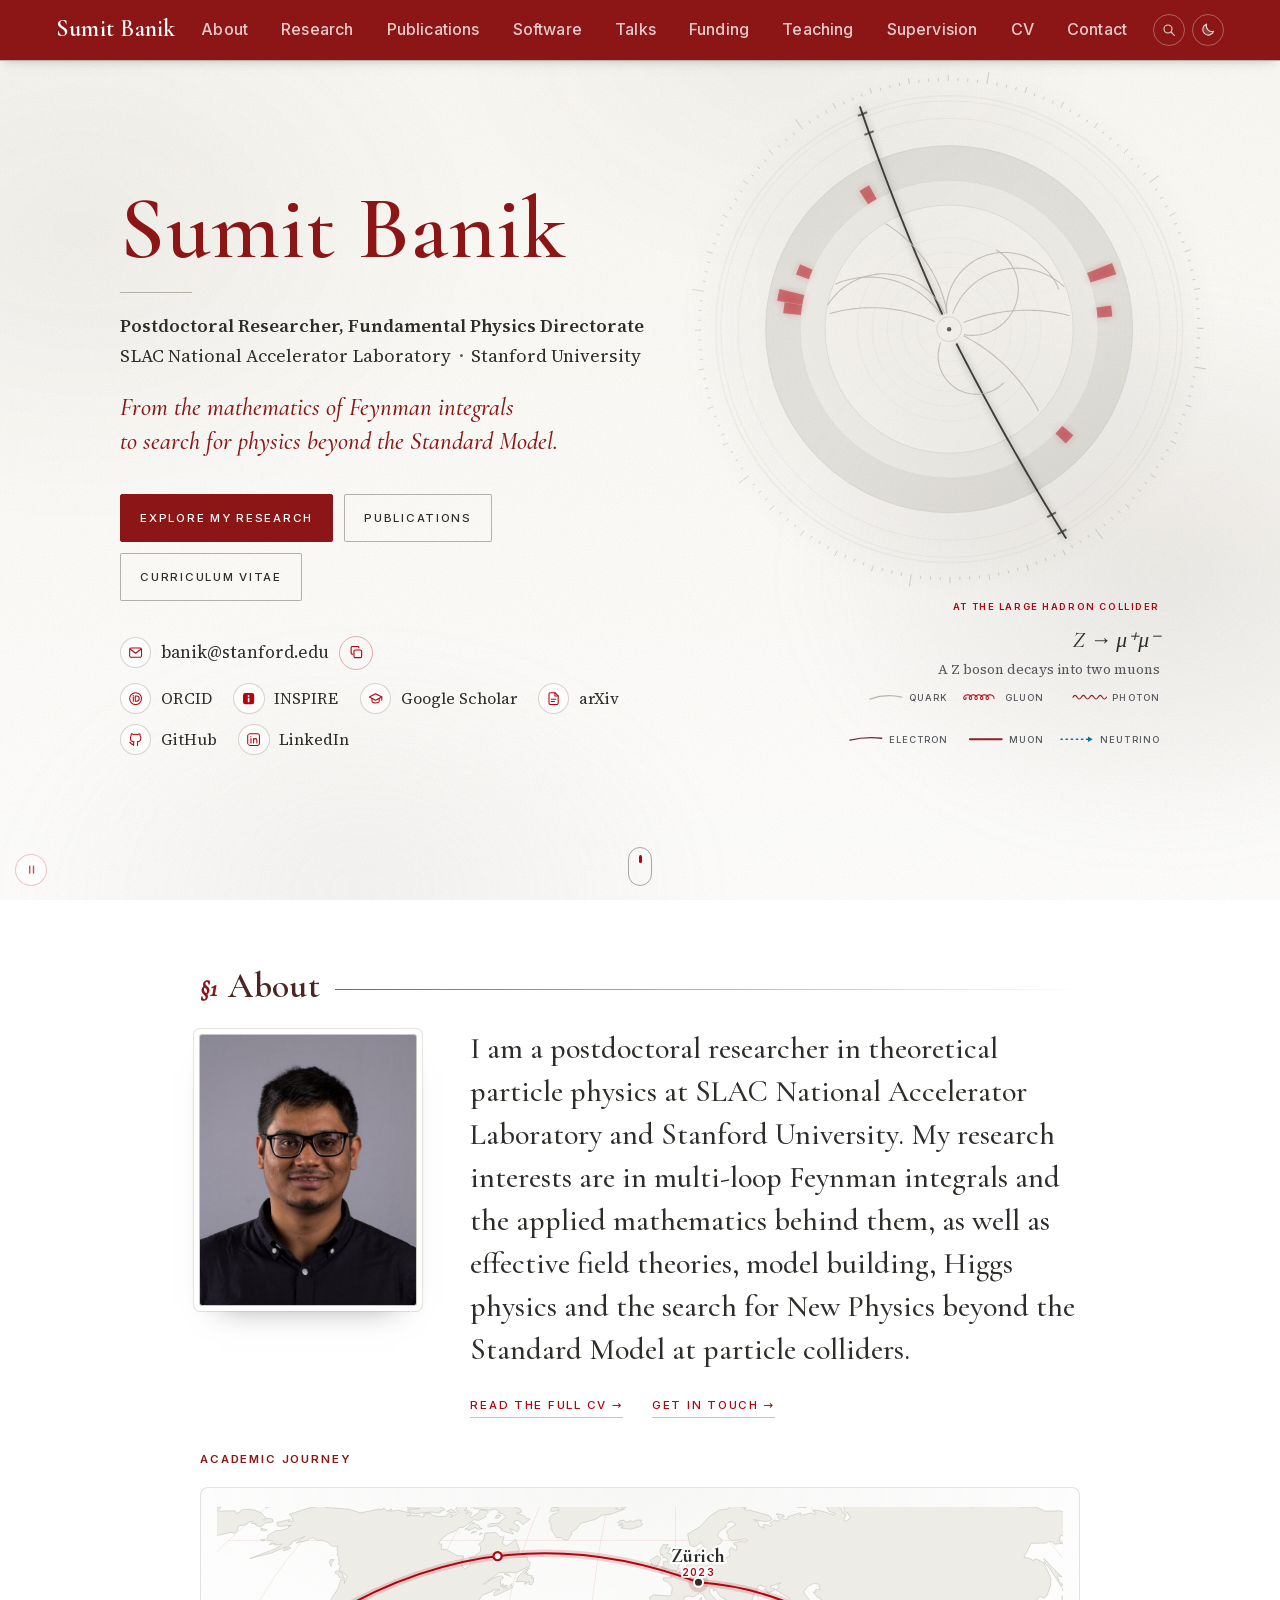
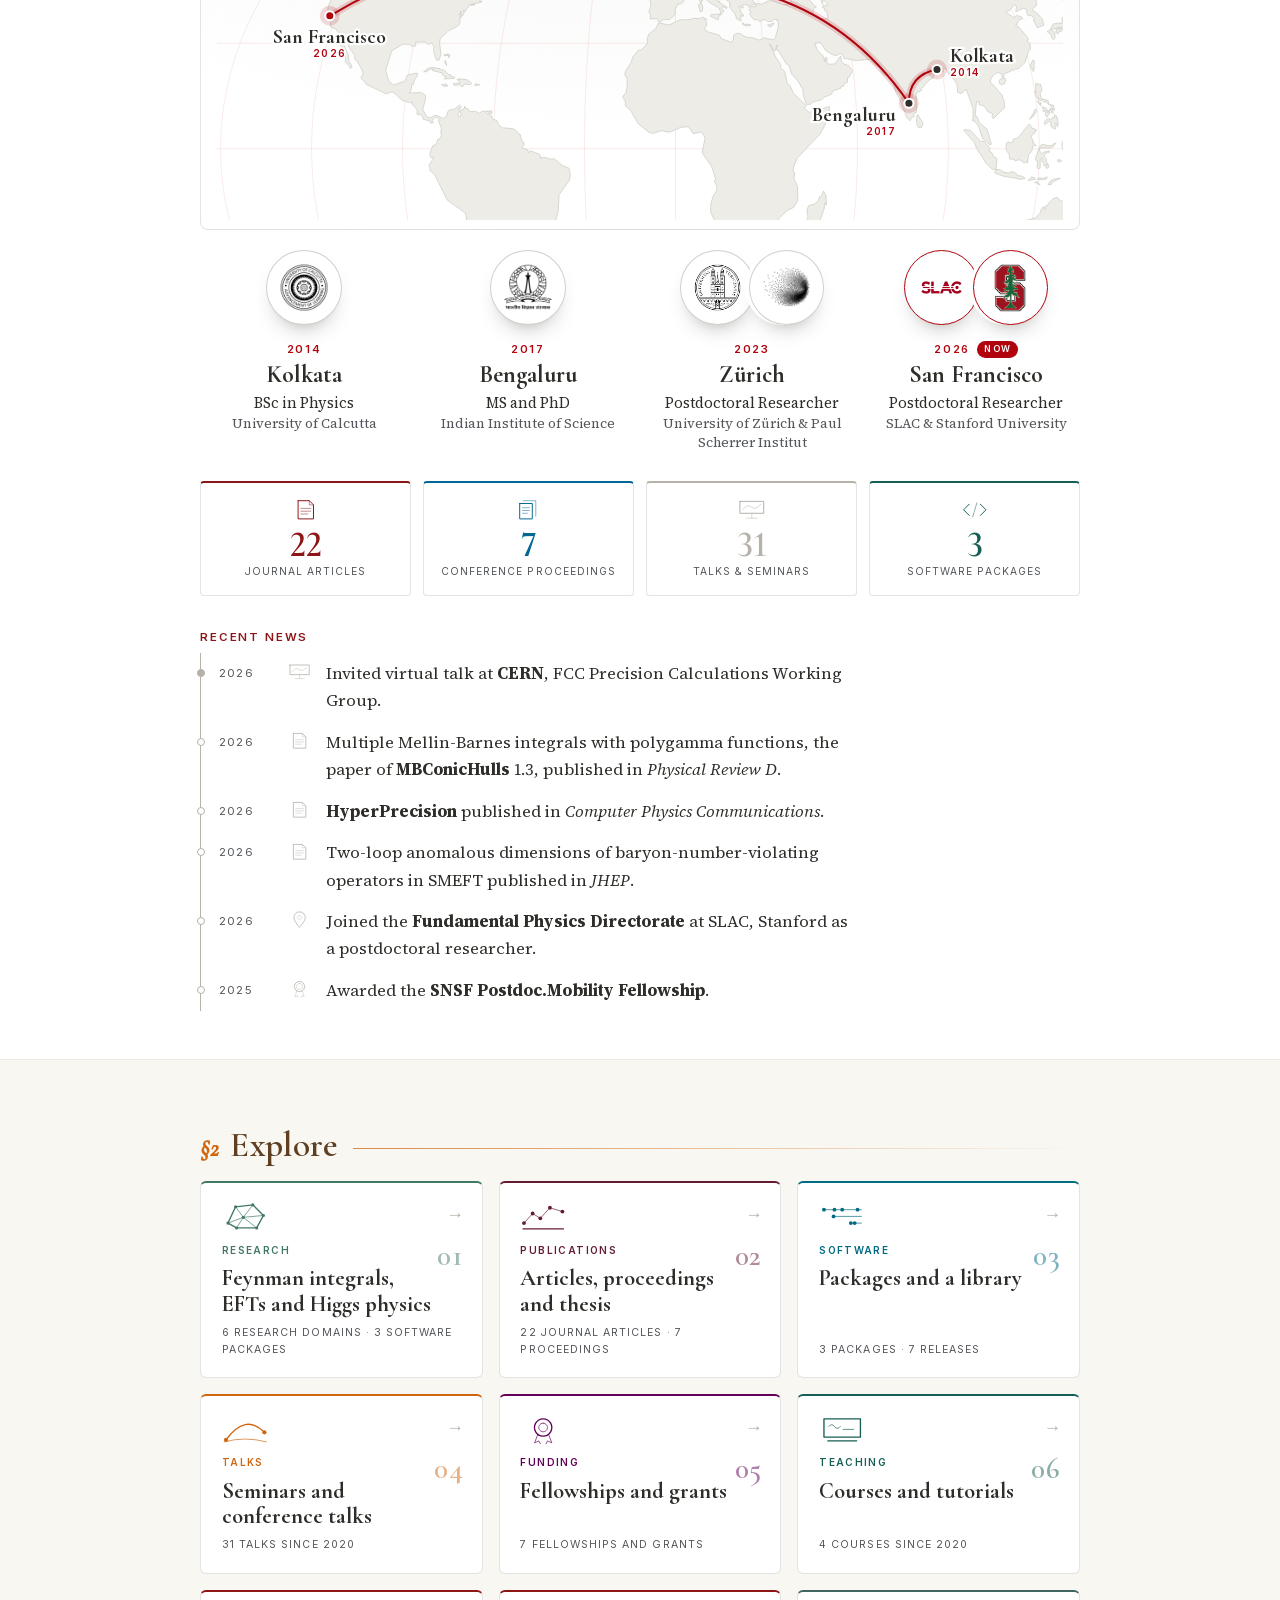
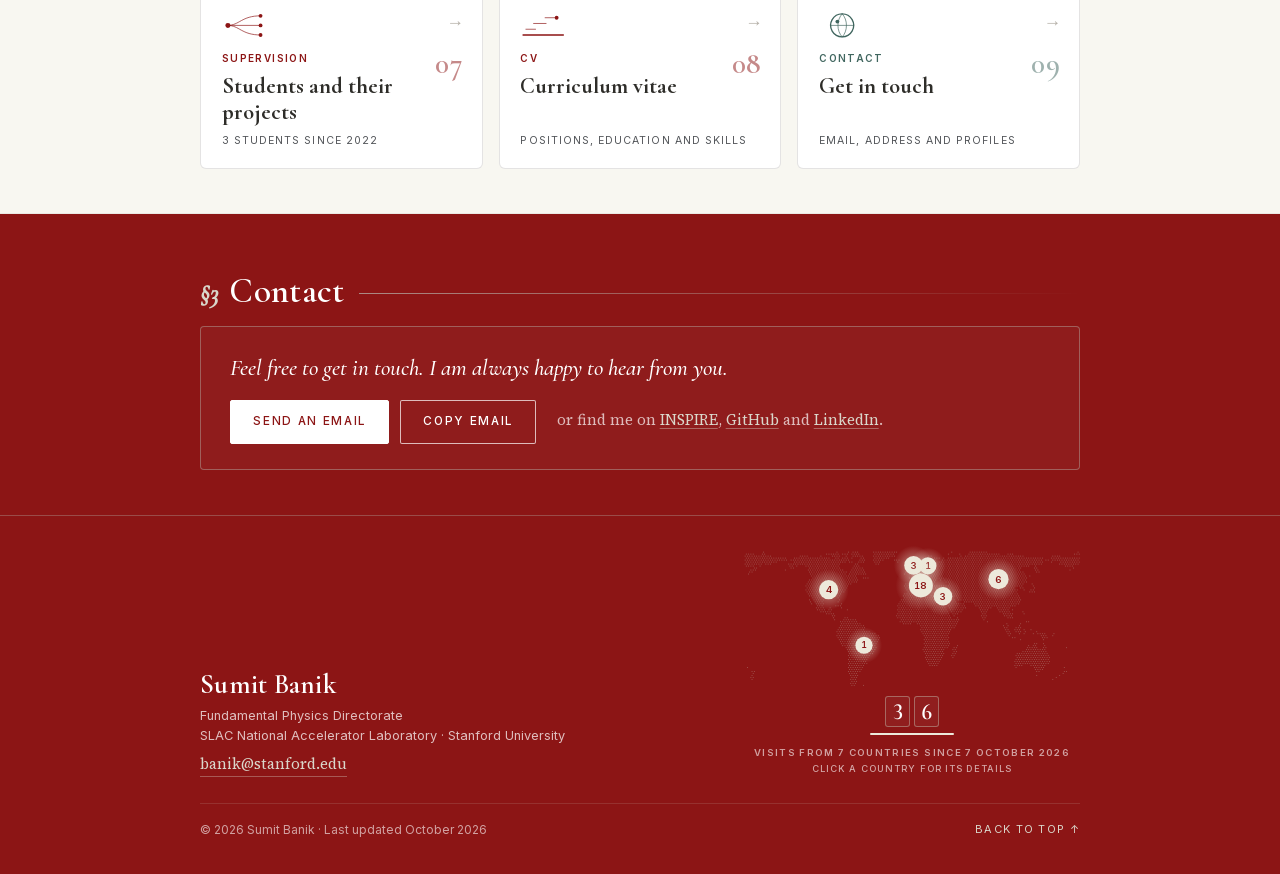
==== commit bc646918: "The opening: two protons with their quarks collide, instead of two beam lines Two glowing protons, e" ====
--- a/index.html
+++ b/index.html
@@ -26,12 +26,12 @@
 <link rel="preload" href="assets/fonts/source-serif-4-normal-latin.woff2" as="font" type="font/woff2" crossorigin>
 <link rel="preload" href="assets/fonts/inter-normal-latin.woff2" as="font" type="font/woff2" crossorigin>
 <link rel="stylesheet" href="assets/fonts/fonts.css?v=6ac7587c">
-<link rel="stylesheet" href="assets/style.css?v=6ac89948">
+<link rel="stylesheet" href="assets/style.css?v=6accd200">
 <script type="application/ld+json">{"@context": "https://schema.org", "@type": "Person", "name": "Sumit Banik", "givenName": "Sumit", "familyName": "Banik", "honorificSuffix": "PhD", "jobTitle": "Postdoctoral Researcher", "worksFor": [{"@type": "Organization", "name": "SLAC National Accelerator Laboratory"}, {"@type": "CollegeOrUniversity", "name": "Stanford University"}], "alumniOf": [{"@type": "CollegeOrUniversity", "name": "Indian Institute of Science"}, {"@type": "CollegeOrUniversity", "name": "University of Calcutta"}], "email": "mailto:banik@stanford.edu", "url": "https://sumitbanikgit.github.io/", "knowsAbout": ["Feynman integrals", "Mellin-Barnes integrals", "hypergeometric functions", "GKZ hypergeometric systems", "Higgs physics", "two-Higgs-doublet models", "Higgs triplets", "leptoquarks", "beyond the Standard Model", "collider phenomenology", "effective field theory", "SMEFT", "renormalization group", "computer algebra"], "workLocation": {"@type": "Place", "name": "SLAC National Accelerator Laboratory", "address": {"@type": "PostalAddress", "streetAddress": "2575 Sand Hill Road", "addressLocality": "Menlo Park", "addressRegion": "CA", "postalCode": "94025", "addressCountry": "US"}}, "image": "https://sumitbanikgit.github.io/assets/portrait.jpg", "sameAs": ["https://orcid.org/0000-0002-5869-5293", "https://inspirehep.net/authors/1810309", "https://scholar.google.com/citations?user=dNGju0YAAAAJ&hl=en", "https://github.com/SumitBanikGit", "https://www.linkedin.com/in/waytosumitbanik"]}</script>
 <script>document.documentElement.classList.add("js");try{if(!sessionStorage.getItem("sb-intro")&&!matchMedia("(prefers-reduced-motion: reduce)").matches){document.documentElement.classList.add("intro-on");sessionStorage.setItem("sb-intro","1")}}catch(e){}try{if(localStorage.getItem("sb-still")==="1")document.documentElement.classList.add("still")}catch(e){}try{var t=localStorage.getItem("sb-theme");if(t==="dark"||(!t&&matchMedia("(prefers-color-scheme: dark)").matches))document.documentElement.setAttribute("data-theme","dark")}catch(e){}</script>
 </head>
 <body id="top" class="page-index">
-<div class="intro" aria-hidden="true"><svg viewBox="-100 -60 200 120" preserveAspectRatio="xMidYMid slice"><g class="det"><circle class="ly" cx="0" cy="0" r="9" style="--d:0.12s"/><circle class="ly" cx="0" cy="0" r="21" style="--d:0.20s"/><circle class="ly" cx="0" cy="0" r="34" style="--d:0.28s"/><circle class="ly" cx="0" cy="0" r="52" style="--d:0.36s"/></g><path class="beam l" pathLength="1" d="M-104 0H-0.6"/><path class="beam r" pathLength="1" d="M104 0H0.6"/><g class="trs"><path class="tr" pathLength="1" style="--d:0.660s;--t:0.62s" d="M0 0A39.4 39.4 0 0 0 37.9 -38.8"/><path class="tr" pathLength="1" style="--d:0.674s;--t:0.62s" d="M0 0A27.3 27.3 0 0 0 34.0 -31.9"/><path class="tr" pathLength="1" style="--d:0.688s;--t:0.62s" d="M0 0A58.2 58.2 0 0 0 89.3 -26.0"/><path class="tr" pathLength="1" style="--d:0.702s;--t:0.62s" d="M0 0A27.6 27.6 0 0 0 46.7 3.4"/><path class="tr" pathLength="1" style="--d:0.716s;--t:0.62s" d="M0 0A29.5 29.5 0 0 0 43.9 23.4"/><path class="tr" pathLength="1" style="--d:0.730s;--t:0.62s" d="M0 0A114.7 114.7 0 0 0 8.0 67.0"/><path class="tr" pathLength="1" style="--d:0.744s;--t:0.62s" d="M0 0A36.2 36.2 0 0 1 -32.6 11.3"/><path class="tr" pathLength="1" style="--d:0.758s;--t:0.62s" d="M0 0A55.8 55.8 0 0 1 -43.0 8.5"/><path class="tr hard" pathLength="1" style="--d:0.772s;--t:0.42s" d="M0 0A212.5 212.5 0 0 1 -51.1 4.2"/><path class="tr" pathLength="1" style="--d:0.786s;--t:0.62s" d="M0 0A101.5 101.5 0 0 1 -45.5 -21.9"/><path class="tr hard" pathLength="1" style="--d:0.800s;--t:0.42s" d="M0 0A219.4 219.4 0 0 1 -50.5 -34.9"/><path class="tr" pathLength="1" style="--d:0.814s;--t:0.62s" d="M0 0A35.7 35.7 0 0 1 46.2 -52.2"/><path class="tr hard" pathLength="1" style="--d:0.828s;--t:0.42s" d="M0 0A292.0 292.0 0 0 0 -23.4 -53.9"/><path class="tr" pathLength="1" style="--d:0.842s;--t:0.62s" d="M0 0A28.7 28.7 0 0 1 52.9 -13.5"/><path class="tr" pathLength="1" style="--d:0.856s;--t:0.62s" d="M0 0A158.8 158.8 0 0 1 65.4 -60.2"/><path class="tr hard" pathLength="1" style="--d:0.870s;--t:0.42s" d="M0 0A203.9 203.9 0 0 0 32.3 -45.6"/><path class="tr" pathLength="1" style="--d:0.884s;--t:0.62s" d="M0 0A40.2 40.2 0 0 0 4.4 -71.3"/><path class="tr nu" pathLength="1" style="--d:0.70s;--t:.5s" d="M0 0L59.1 74.4"/><path class="tr nu" pathLength="1" style="--d:0.73s;--t:.5s" d="M0 0L-69.0 -65.3"/></g><circle class="flash" cx="0" cy="0" r="6"/></svg></div>
+<div class="intro" aria-hidden="true"><svg viewBox="-100 -60 200 120" preserveAspectRatio="xMidYMid slice"><g class="det"><circle class="ly" cx="0" cy="0" r="9" style="--d:0.12s"/><circle class="ly" cx="0" cy="0" r="21" style="--d:0.20s"/><circle class="ly" cx="0" cy="0" r="34" style="--d:0.28s"/><circle class="ly" cx="0" cy="0" r="52" style="--d:0.36s"/></g><g class="trs"><path class="tr" pathLength="1" style="--d:0.660s;--t:0.62s" d="M0 0A39.4 39.4 0 0 0 37.9 -38.8"/><path class="tr" pathLength="1" style="--d:0.674s;--t:0.62s" d="M0 0A27.3 27.3 0 0 0 34.0 -31.9"/><path class="tr" pathLength="1" style="--d:0.688s;--t:0.62s" d="M0 0A58.2 58.2 0 0 0 89.3 -26.0"/><path class="tr" pathLength="1" style="--d:0.702s;--t:0.62s" d="M0 0A27.6 27.6 0 0 0 46.7 3.4"/><path class="tr" pathLength="1" style="--d:0.716s;--t:0.62s" d="M0 0A29.5 29.5 0 0 0 43.9 23.4"/><path class="tr" pathLength="1" style="--d:0.730s;--t:0.62s" d="M0 0A114.7 114.7 0 0 0 8.0 67.0"/><path class="tr" pathLength="1" style="--d:0.744s;--t:0.62s" d="M0 0A36.2 36.2 0 0 1 -32.6 11.3"/><path class="tr" pathLength="1" style="--d:0.758s;--t:0.62s" d="M0 0A55.8 55.8 0 0 1 -43.0 8.5"/><path class="tr hard" pathLength="1" style="--d:0.772s;--t:0.42s" d="M0 0A212.5 212.5 0 0 1 -51.1 4.2"/><path class="tr" pathLength="1" style="--d:0.786s;--t:0.62s" d="M0 0A101.5 101.5 0 0 1 -45.5 -21.9"/><path class="tr hard" pathLength="1" style="--d:0.800s;--t:0.42s" d="M0 0A219.4 219.4 0 0 1 -50.5 -34.9"/><path class="tr" pathLength="1" style="--d:0.814s;--t:0.62s" d="M0 0A35.7 35.7 0 0 1 46.2 -52.2"/><path class="tr hard" pathLength="1" style="--d:0.828s;--t:0.42s" d="M0 0A292.0 292.0 0 0 0 -23.4 -53.9"/><path class="tr" pathLength="1" style="--d:0.842s;--t:0.62s" d="M0 0A28.7 28.7 0 0 1 52.9 -13.5"/><path class="tr" pathLength="1" style="--d:0.856s;--t:0.62s" d="M0 0A158.8 158.8 0 0 1 65.4 -60.2"/><path class="tr hard" pathLength="1" style="--d:0.870s;--t:0.42s" d="M0 0A203.9 203.9 0 0 0 32.3 -45.6"/><path class="tr" pathLength="1" style="--d:0.884s;--t:0.62s" d="M0 0A40.2 40.2 0 0 0 4.4 -71.3"/><path class="tr nu" pathLength="1" style="--d:0.70s;--t:.5s" d="M0 0L59.1 74.4"/><path class="tr nu" pathLength="1" style="--d:0.73s;--t:.5s" d="M0 0L-69.0 -65.3"/></g><circle class="flash" cx="0" cy="0" r="6"/></svg><div class="pr l"><svg viewBox="-10 -10 20 20"><circle class="pr-body" r="9"/><g class="qs"><circle class="q" cx="0.00" cy="-4.30" r="1.9"/><circle class="q" cx="3.72" cy="2.15" r="1.9"/><circle class="q d" cx="-3.72" cy="2.15" r="1.9"/></g></svg></div><div class="pr r"><svg viewBox="-10 -10 20 20"><circle class="pr-body" r="9"/><g class="qs"><circle class="q" cx="-0.00" cy="-4.30" r="1.9"/><circle class="q" cx="-3.72" cy="2.15" r="1.9"/><circle class="q d" cx="3.72" cy="2.15" r="1.9"/></g></svg></div></div>
 <a class="skip" href="#main">Skip to content</a>
 
 <div class="navbar">
@@ -772,7 +772,7 @@
     });
   }
 
-  /* ---------- opening reveal: lift the curtain, then let the page animations run ---------- */
+  /* ---------- opening reveal: once the collision has opened the page, let the page animations run ---------- */
   if (document.documentElement.classList.contains('intro-on')) {
     var endIntro = function () { document.documentElement.classList.remove('intro-on'); };
     setTimeout(endIntro, 2150);
--- a/assets/style.css
+++ b/assets/style.css
@@ -86,8 +86,6 @@
     radial-gradient(55rem 22rem at 90% -30%, rgba(182,177,169,.20), transparent 70%),
     linear-gradient(180deg, #f8f6f1 0%, var(--paper) 100%);
 }
-
-.intro { display: block; }
 
 h1 { margin: 0; font-weight: inherit; font-size: inherit; line-height: inherit; }
 
@@ -435,13 +433,6 @@
 @media (max-width: 34rem) { .contact-alt { display: block; margin: .8rem 0 0; } }
 
 
-
-/* Gentle entrance for the masthead; nothing moves if the reader prefers not. */
-@media (prefers-reduced-motion: no-preference) {
-  .intro > * { animation: rise .7s cubic-bezier(.2, .7, .2, 1) both; }
-  .intro > :last-child { animation-delay: .12s; }
-  @keyframes rise { from { opacity: 0; transform: translateY(10px); } to { opacity: 1; transform: none; } }
-}
 
 @media print { details.more > summary { display: none; } details.more > * { display: block; } }
 
@@ -1390,20 +1381,7 @@
    Smart motion
    ===================================================================== */
 
-/* 1. opening reveal: a monogram draws itself, then the curtain lifts (once per visit) */
-.intro { display: none; }
-.intro-on .intro {
-  display: grid; place-items: center; position: fixed; inset: 0; z-index: 100; background: #8c1515;
-  animation: curtain .9s cubic-bezier(.76, 0, .24, 1) 1.55s forwards;
-}
-.intro svg { width: 6.5rem; height: 6.5rem; overflow: visible; }
-.intro circle { fill: none; stroke: #b6b1a9; stroke-width: 1.2; stroke-dasharray: 1; stroke-dashoffset: 1;
-                animation: draw-ring 1.1s cubic-bezier(.6, .05, .3, 1) .1s forwards; }
-.intro text { font-family: var(--display); font-weight: 600; font-size: 34px; fill: #dad7cb; letter-spacing: .06em;
-              opacity: 0; animation: mono-in .8s ease .55s forwards; }
-@keyframes draw-ring { to { stroke-dashoffset: 0; } }
-@keyframes mono-in { from { opacity: 0; transform: translateY(4px); } to { opacity: 1; transform: none; } }
-@keyframes curtain { to { transform: translateY(-100%); } }
+/* 1. opening reveal, once per visit (the collision, below): the header waits for it before it rises */
 .intro-on .hero-text > *, .intro-on .name .ch { animation-play-state: paused; }
 
 /* 2. page transitions between pages (browsers that support cross-document view transitions) */
@@ -2214,12 +2192,14 @@
 }
 
 /* =====================================================================
-   Opening reveal, once per visit: two proton beams meet at the centre and
-   the collision sends particles out through the layers of a detector,
-   their tracks bent by the magnetic field. Then the page opens from the
+   Opening reveal, once per visit: two protons, each with its three
+   quarks, fly in from the sides and collide at the centre, and the
+   collision sends particles out through the layers of a detector, their
+   tracks bent by the magnetic field. Then the page opens from the
    collision point.
    ===================================================================== */
 @property --hole { syntax: '<length>'; inherits: false; initial-value: 0px; }
+.intro { display: none; --u: max(.5vw, .8333vh); }   /* one unit of the drawing, which is scaled to cover the screen */
 .intro-on .intro {
   display: block; position: fixed; inset: 0; z-index: 100; background: #880b0f; transform: none;
   --hole: 0px;
@@ -2231,10 +2211,8 @@
 .intro svg { position: absolute; inset: 0; width: 100%; height: 100%; overflow: visible; }
 .intro path, .intro circle { fill: none; }          /* strokes in drawing units: one unit is about 6 to 9 pixels */
 .intro .ly { stroke: rgba(244,121,91, .2); stroke-width: .16; opacity: 0; animation: intro-in .6s ease var(--d) forwards; }
-.intro .beam { stroke: #dad7cb; stroke-width: .24; stroke-linecap: round; stroke-dasharray: 1; stroke-dashoffset: 1;
-               animation: intro-draw .55s cubic-bezier(.55, 0, .9, .4) .05s forwards, intro-out .4s ease .62s forwards; }
 .intro .tr { stroke: rgba(255,255,255, .8); stroke-width: .15; stroke-linecap: round; stroke-dasharray: 1; stroke-dashoffset: 1;
-             animation: intro-draw var(--t) cubic-bezier(.2, .6, .3, 1) var(--d) forwards; }
+             opacity: 0; animation: intro-draw var(--t) cubic-bezier(.2, .6, .3, 1) var(--d) forwards; }
 .intro .tr.hard { stroke: #e7e4d6; stroke-width: .21; }
 .intro .tr.nu { stroke: rgba(244,121,91, .6); stroke-dasharray: .012 .018; stroke-dashoffset: 0; opacity: 0;
                 animation: intro-in .25s ease var(--d) forwards; }
@@ -2248,11 +2226,30 @@
 @keyframes intro-open { to { --hole: 150vmax; } }
 @keyframes intro-fade { to { opacity: 0; visibility: hidden; } }
 @media (prefers-reduced-motion: reduce) { .intro-on .intro { display: none; } }
-.intro .ly { stroke-dasharray: none; stroke-dashoffset: 0; }
-.intro > svg { animation: none; }
-
-.intro .beam, .intro .tr { opacity: 0; }
-.intro .tr.nu { opacity: 0; }
+
+/* the two protons: a ball of light with two up quarks (white) and a down quark (coral) inside, turning as the
+   protons speed up towards each other from near the edges of the screen, and bursting where they meet */
+.intro .pr { --r: calc(4.2 * var(--u)); position: absolute; left: 50%; top: 50%; width: calc(2 * var(--r)); height: calc(2 * var(--r));
+             margin: calc(-1 * var(--r)) 0 0 calc(-1 * var(--r)); opacity: 0;
+             filter: drop-shadow(0 0 calc(.6 * var(--u)) rgba(255,255,255, .3));
+             animation: pr-fly-l .55s cubic-bezier(.55, 0, .9, .4) .05s both, intro-in .2s ease both; }
+.intro .pr.r { animation-name: pr-fly-r, intro-in; }
+.intro .pr-body { fill: rgba(255,255,255, .13); stroke: rgba(255,255,255, .85); stroke-width: .45;
+                  animation: pr-burst .3s ease-out .6s forwards; }
+.intro .q { fill: #ffffff; }
+.intro .q.d { fill: #f4795b; }
+.intro .qs { animation: q-turn .6s linear both, intro-out .12s ease .6s forwards; }
+.intro .pr.r .qs { animation-name: q-turn-r, intro-out; }
+/* the two flights, written out in full since older Safari does not read variables in keyframes: a proton's
+   half-width (--r) is 4.2 drawing units and its edge is at .9 of that, so each sets off 10.08 units in from its
+   side of the screen and stops 3.78 units from the centre, edge to edge with the other */
+@keyframes pr-fly-l { from { transform: translateX(calc(-50vw + 10.08 * max(.5vw, .8333vh))); }
+                      to { transform: translateX(calc(-3.78 * max(.5vw, .8333vh))); } }
+@keyframes pr-fly-r { from { transform: translateX(calc(50vw - 10.08 * max(.5vw, .8333vh))); }
+                      to { transform: translateX(calc(3.78 * max(.5vw, .8333vh))); } }
+@keyframes pr-burst { to { transform: scale(1.7); opacity: 0; stroke-width: .15; } }
+@keyframes q-turn { to { transform: rotate(120deg); } }
+@keyframes q-turn-r { to { transform: rotate(-120deg); } }
 
 /* the copy button of each block of commands, in the corner of the block */
 .pkg-codebox { position: relative; }
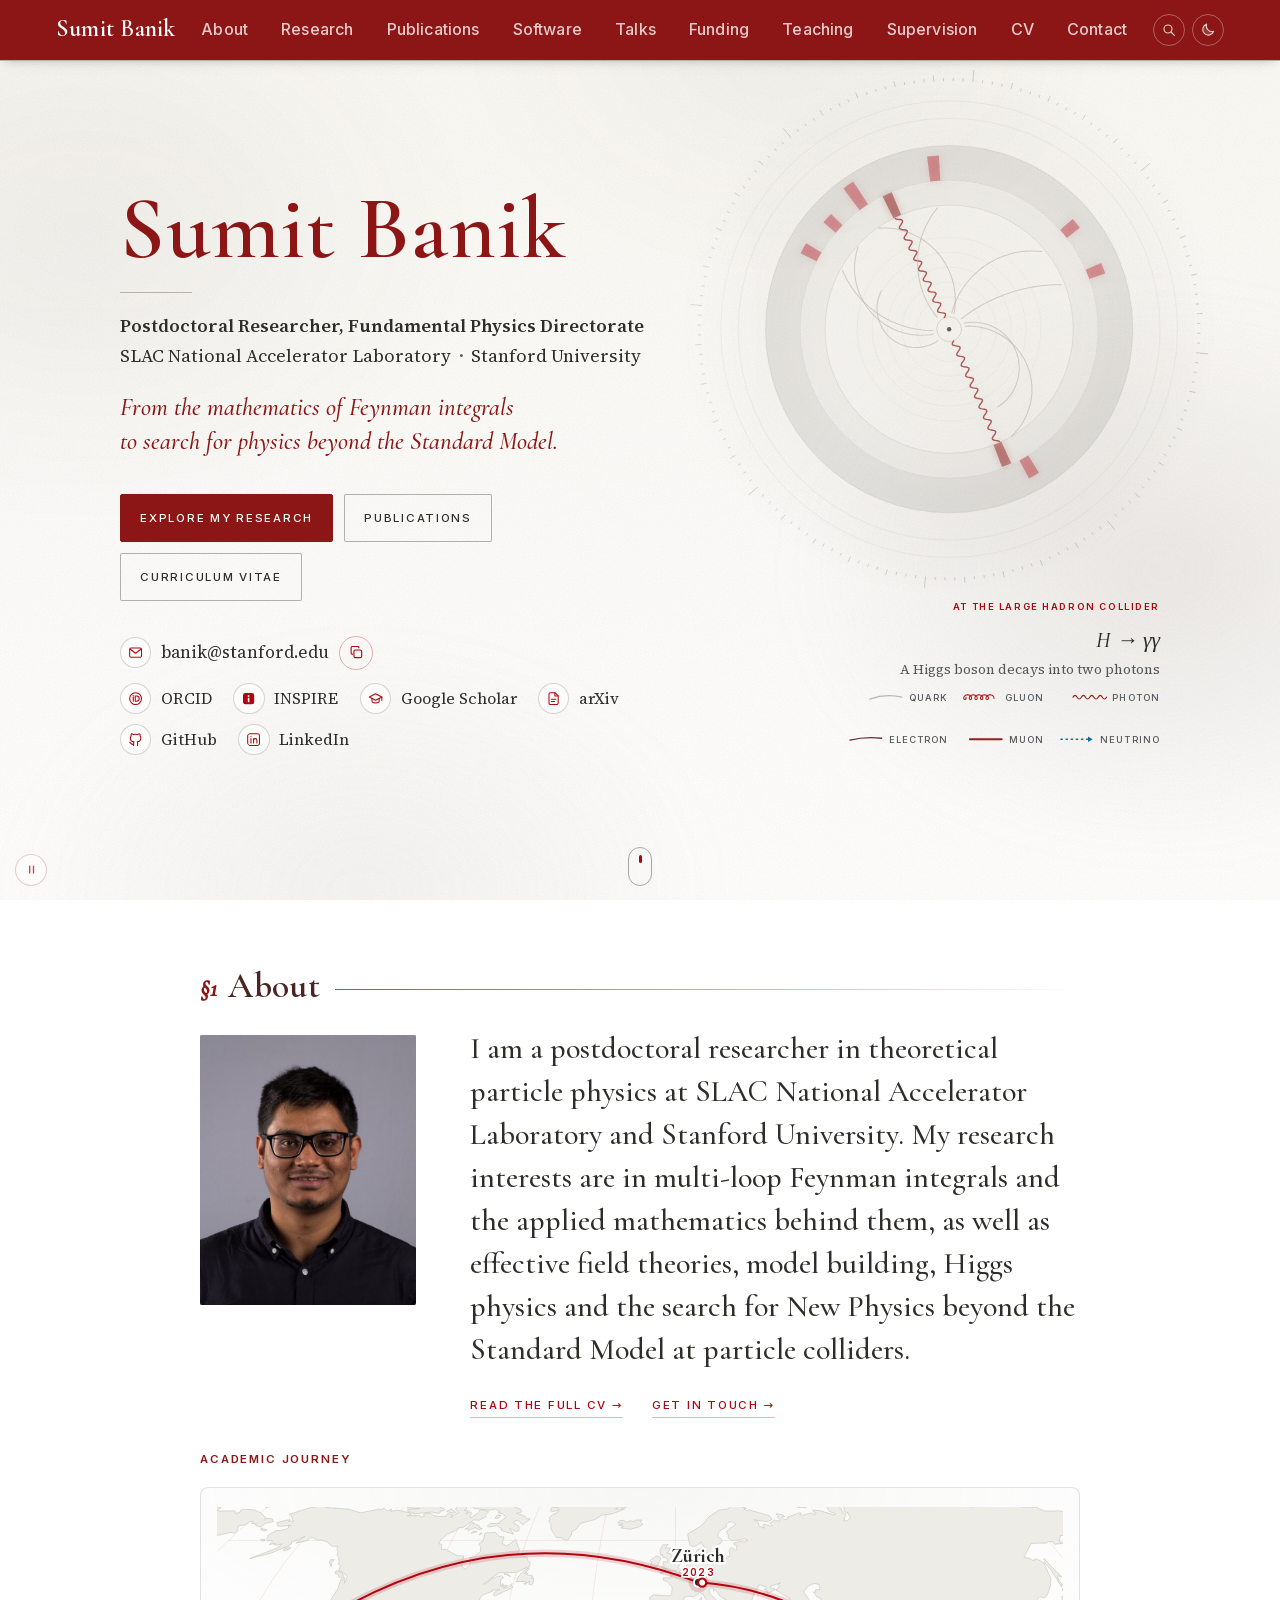
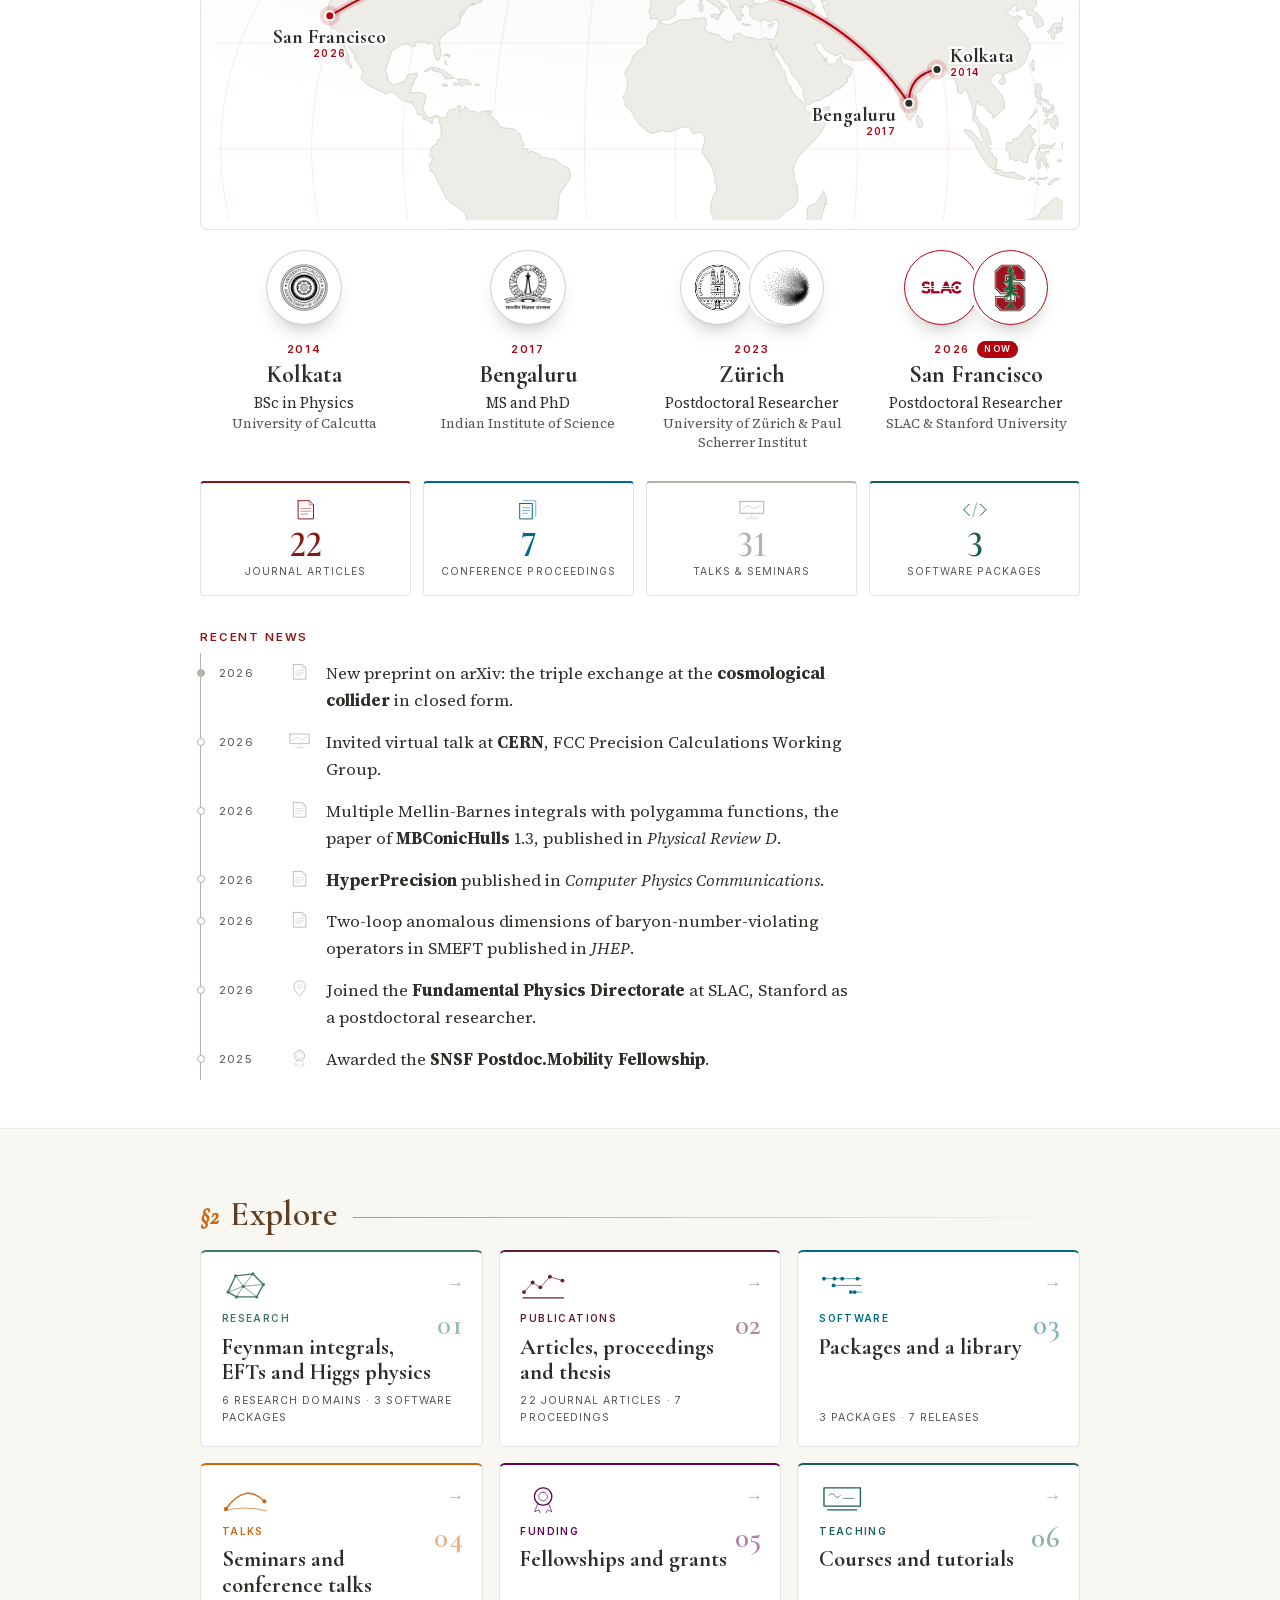
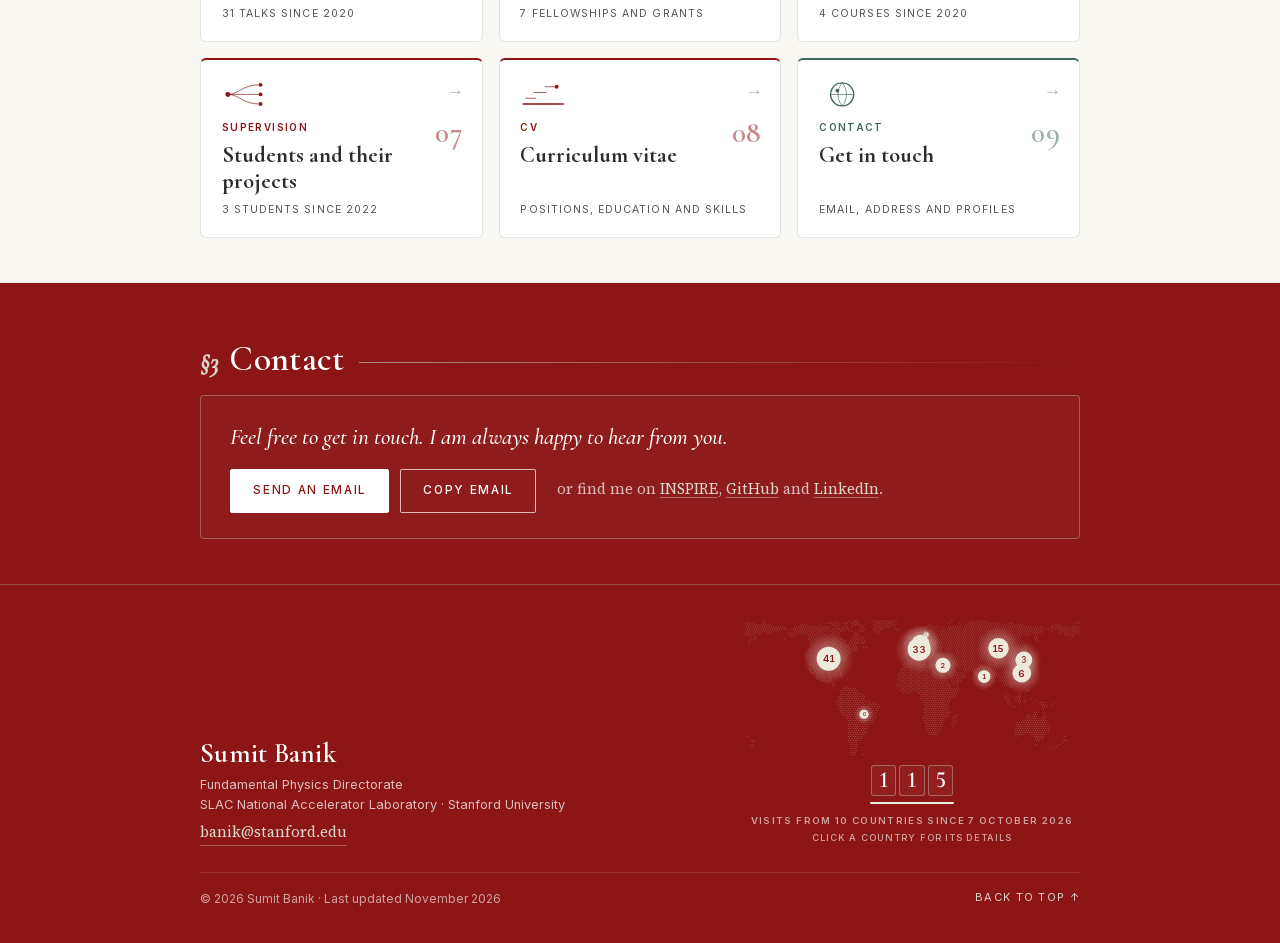
==== commit f2cde38b: "New preprint: Triple exchange at the cosmological collider in closed form arXiv:2611.20356 with T. A" ====
--- a/index.html
+++ b/index.html
@@ -26,8 +26,8 @@
 <link rel="preload" href="assets/fonts/source-serif-4-normal-latin.woff2" as="font" type="font/woff2" crossorigin>
 <link rel="preload" href="assets/fonts/inter-normal-latin.woff2" as="font" type="font/woff2" crossorigin>
 <link rel="stylesheet" href="assets/fonts/fonts.css?v=6ac7587c">
-<link rel="stylesheet" href="assets/style.css?v=6accd200">
-<script type="application/ld+json">{"@context": "https://schema.org", "@type": "Person", "name": "Sumit Banik", "givenName": "Sumit", "familyName": "Banik", "honorificSuffix": "PhD", "jobTitle": "Postdoctoral Researcher", "worksFor": [{"@type": "Organization", "name": "SLAC National Accelerator Laboratory"}, {"@type": "CollegeOrUniversity", "name": "Stanford University"}], "alumniOf": [{"@type": "CollegeOrUniversity", "name": "Indian Institute of Science"}, {"@type": "CollegeOrUniversity", "name": "University of Calcutta"}], "email": "mailto:banik@stanford.edu", "url": "https://sumitbanikgit.github.io/", "knowsAbout": ["Feynman integrals", "Mellin-Barnes integrals", "hypergeometric functions", "GKZ hypergeometric systems", "Higgs physics", "two-Higgs-doublet models", "Higgs triplets", "leptoquarks", "beyond the Standard Model", "collider phenomenology", "effective field theory", "SMEFT", "renormalization group", "computer algebra"], "workLocation": {"@type": "Place", "name": "SLAC National Accelerator Laboratory", "address": {"@type": "PostalAddress", "streetAddress": "2575 Sand Hill Road", "addressLocality": "Menlo Park", "addressRegion": "CA", "postalCode": "94025", "addressCountry": "US"}}, "image": "https://sumitbanikgit.github.io/assets/portrait.jpg", "sameAs": ["https://orcid.org/0000-0002-5869-5293", "https://inspirehep.net/authors/1810309", "https://scholar.google.com/citations?user=dNGju0YAAAAJ&hl=en", "https://github.com/SumitBanikGit", "https://www.linkedin.com/in/waytosumitbanik"]}</script>
+<link rel="stylesheet" href="assets/style.css?v=6accd31f">
+<script type="application/ld+json">{"@context": "https://schema.org", "@type": "Person", "name": "Sumit Banik", "givenName": "Sumit", "familyName": "Banik", "honorificSuffix": "PhD", "jobTitle": "Postdoctoral Researcher", "worksFor": [{"@type": "Organization", "name": "SLAC National Accelerator Laboratory"}, {"@type": "CollegeOrUniversity", "name": "Stanford University"}], "alumniOf": [{"@type": "CollegeOrUniversity", "name": "Indian Institute of Science"}, {"@type": "CollegeOrUniversity", "name": "University of Calcutta"}], "email": "mailto:banik@stanford.edu", "url": "https://sumitbanikgit.github.io/", "knowsAbout": ["Feynman integrals", "Mellin-Barnes integrals", "hypergeometric functions", "GKZ hypergeometric systems", "Higgs physics", "two-Higgs-doublet models", "Higgs triplets", "leptoquarks", "beyond the Standard Model", "collider phenomenology", "effective field theory", "SMEFT", "renormalization group", "cosmological collider physics", "computer algebra"], "workLocation": {"@type": "Place", "name": "SLAC National Accelerator Laboratory", "address": {"@type": "PostalAddress", "streetAddress": "2575 Sand Hill Road", "addressLocality": "Menlo Park", "addressRegion": "CA", "postalCode": "94025", "addressCountry": "US"}}, "image": "https://sumitbanikgit.github.io/assets/portrait.jpg", "sameAs": ["https://orcid.org/0000-0002-5869-5293", "https://inspirehep.net/authors/1810309", "https://scholar.google.com/citations?user=dNGju0YAAAAJ&hl=en", "https://github.com/SumitBanikGit", "https://www.linkedin.com/in/waytosumitbanik"]}</script>
 <script>document.documentElement.classList.add("js");try{if(!sessionStorage.getItem("sb-intro")&&!matchMedia("(prefers-reduced-motion: reduce)").matches){document.documentElement.classList.add("intro-on");sessionStorage.setItem("sb-intro","1")}}catch(e){}try{if(localStorage.getItem("sb-still")==="1")document.documentElement.classList.add("still")}catch(e){}try{var t=localStorage.getItem("sb-theme");if(t==="dark"||(!t&&matchMedia("(prefers-color-scheme: dark)").matches))document.documentElement.setAttribute("data-theme","dark")}catch(e){}</script>
 </head>
 <body id="top" class="page-index">
@@ -37,7 +37,7 @@
 <div class="navbar">
   <div class="wrap nav-inner">
     <a class="brand" href="index.html">Sumit Banik</a>
-    <nav aria-label="Pages"><div class="nav-item"><a href="#about">About</a><div class="nav-drop"><a href="#about"><span class="nd-t">About me</span></a><a href="#academic-journey"><span class="nd-t">Academic journey</span><span class="nd-n">Kolkata to San Francisco</span></a><a href="#recent-news"><span class="nd-t">Recent news</span></a><a href="#explore"><span class="nd-t">Explore the site</span></a></div></div><div class="nav-item"><a href="research.html">Research</a><div class="nav-drop"><a class="nd-page" href="research.html">Research page <span aria-hidden="true">→</span></a><a href="research.html#top"><span class="nd-t">A tour of my papers</span><span class="nd-n">29 animated slides</span></a><a href="research.html#research-domains"><span class="nd-t">Research domains</span></a><a href="research.html#selected-work"><span class="nd-t">Selected work</span></a><a href="research.html#a-map-of-the-papers"><span class="nd-t">A map of the papers</span><span class="nd-n">Placed by what they are about</span></a><a href="research.html#one-integral-two-series"><span class="nd-t">One integral, two series</span><span class="nd-n">Two series on a slider</span></a></div></div><div class="nav-item"><a href="publications.html">Publications</a><div class="nav-drop"><a class="nd-page" href="publications.html">Publications page <span aria-hidden="true">→</span></a><a href="publications.html#journal-articles"><span class="nd-t">Journal articles</span><span class="nd-n">22 papers</span></a><a href="publications.html#conference-proceedings"><span class="nd-t">Conference proceedings</span><span class="nd-n">7 contributions</span></a><a href="publications.html#thesis"><span class="nd-t">PhD thesis</span><span class="nd-n">IISc, 2022</span></a></div></div><div class="nav-item"><a href="software.html">Software</a><div class="nav-drop"><a class="nd-page" href="software.html">Software page <span aria-hidden="true">→</span></a><a href="software.html#mbconichulls"><span class="nd-t">MBConicHulls</span><span class="nd-n">Mellin-Barnes integrals as hypergeometric series</span></a><a href="software.html#feyngkz"><span class="nd-t">FeynGKZ</span><span class="nd-n">Feynman integrals from GKZ hypergeometric systems</span></a><a href="software.html#hyperprecision"><span class="nd-t">HyperPrecision</span><span class="nd-n">Hypergeometric functions to high precision</span></a><a href="software.html#slq-rg"><span class="nd-t">SLQ-RG</span><span class="nd-n">Two-loop RG equations of the SM with five scalar leptoquarks</span></a></div></div><div class="nav-item"><a href="talks.html">Talks</a><div class="nav-drop"><a class="nd-page" href="talks.html">Talks page <span aria-hidden="true">→</span></a><a href="talks.html#talks"><span class="nd-t">Recent talks</span><span class="nd-n">The latest 6</span></a><a href="talks.html#earlier-talks"><span class="nd-t">Earlier talks</span><span class="nd-n">25 more since 2020</span></a></div></div><div class="nav-item"><a href="funding.html">Funding</a><div class="nav-drop"><a class="nd-page" href="funding.html">Funding page <span aria-hidden="true">→</span></a><a href="funding.html#postdoctoral-fellowships-and-grants"><span class="nd-t">Postdoctoral fellowships and grants</span></a><a href="funding.html#doctoral-and-masters-fellowships"><span class="nd-t">Doctoral and master’s fellowships</span></a></div></div><div class="nav-item"><a href="teaching.html">Teaching</a><div class="nav-drop"><a class="nd-page" href="teaching.html">Teaching page <span aria-hidden="true">→</span></a><a href="teaching.html#proseminar-theoretische-physik"><span class="nd-t">Proseminar Theoretische Physik</span><span class="nd-n">Universität Zürich, 2025</span></a><a href="teaching.html#flavour-physics"><span class="nd-t">Flavour Physics</span><span class="nd-n">Universität Zürich, 2024</span></a><a href="teaching.html#quantum-field-theory-i"><span class="nd-t">Quantum Field Theory I</span><span class="nd-n">ETH Zürich, 2023</span></a><a href="teaching.html#introductory-physics-ii"><span class="nd-t">Introductory Physics II</span><span class="nd-n">Indian Institute of Science, 2020</span></a></div></div><div class="nav-item"><a href="supervision.html">Supervision</a><div class="nav-drop"><a class="nd-page" href="supervision.html">Supervision page <span aria-hidden="true">→</span></a><a href="supervision.html#corentin-eggenspieler"><span class="nd-t">Corentin Eggenspieler</span><span class="nd-n">Master’s student, 2025</span></a><a href="supervision.html#banurega-shanmuganathan"><span class="nd-t">Banurega Shanmuganathan</span><span class="nd-n">Bachelor’s student, 2024</span></a><a href="supervision.html#mathieu-ferey"><span class="nd-t">Mathieu Ferey</span><span class="nd-n">Master’s student, 2022</span></a></div></div><div class="nav-item"><a href="cv.html">CV</a><div class="nav-drop"><a class="nd-page" href="cv.html">CV page <span aria-hidden="true">→</span></a><a href="cv.html#positions"><span class="nd-t">Positions</span></a><a href="cv.html#education"><span class="nd-t">Education</span></a><a href="cv.html#fellowships-and-grants"><span class="nd-t">Fellowships and grants</span></a><a href="cv.html#research-interests"><span class="nd-t">Research interests</span></a><a href="cv.html#computing"><span class="nd-t">Computing</span></a><a href="cv.html#refereeing"><span class="nd-t">Refereeing</span></a><a href="assets/cv/Sumit_Banik_CV.pdf"><span class="nd-t">Download the CV (PDF)</span></a></div></div><div class="nav-item"><a href="contact.html">Contact</a><div class="nav-drop"><a class="nd-page" href="contact.html">Contact page <span aria-hidden="true">→</span></a><a href="mailto:banik@stanford.edu"><span class="nd-t">Write to me</span><span class="nd-n">banik@stanford.edu</span></a><a href="contact.html#reach"><span class="nd-t">Address and profiles</span></a></div></div></nav>
+    <nav aria-label="Pages"><div class="nav-item"><a href="#about">About</a><div class="nav-drop"><a href="#about"><span class="nd-t">About me</span></a><a href="#academic-journey"><span class="nd-t">Academic journey</span><span class="nd-n">Kolkata to San Francisco</span></a><a href="#recent-news"><span class="nd-t">Recent news</span></a><a href="#explore"><span class="nd-t">Explore the site</span></a></div></div><div class="nav-item"><a href="research.html">Research</a><div class="nav-drop"><a class="nd-page" href="research.html">Research page <span aria-hidden="true">→</span></a><a href="research.html#top"><span class="nd-t">A tour of my papers</span><span class="nd-n">30 animated slides</span></a><a href="research.html#research-domains"><span class="nd-t">Research domains</span></a><a href="research.html#selected-work"><span class="nd-t">Selected work</span></a><a href="research.html#a-map-of-the-papers"><span class="nd-t">A map of the papers</span><span class="nd-n">Placed by what they are about</span></a><a href="research.html#one-integral-two-series"><span class="nd-t">One integral, two series</span><span class="nd-n">Two series on a slider</span></a></div></div><div class="nav-item"><a href="publications.html">Publications</a><div class="nav-drop"><a class="nd-page" href="publications.html">Publications page <span aria-hidden="true">→</span></a><a href="publications.html#preprints"><span class="nd-t">Preprints</span><span class="nd-n">One paper</span></a><a href="publications.html#journal-articles"><span class="nd-t">Journal articles</span><span class="nd-n">22 papers</span></a><a href="publications.html#conference-proceedings"><span class="nd-t">Conference proceedings</span><span class="nd-n">7 contributions</span></a><a href="publications.html#thesis"><span class="nd-t">PhD thesis</span><span class="nd-n">IISc, 2022</span></a></div></div><div class="nav-item"><a href="software.html">Software</a><div class="nav-drop"><a class="nd-page" href="software.html">Software page <span aria-hidden="true">→</span></a><a href="software.html#mbconichulls"><span class="nd-t">MBConicHulls</span><span class="nd-n">Mellin-Barnes integrals as hypergeometric series</span></a><a href="software.html#feyngkz"><span class="nd-t">FeynGKZ</span><span class="nd-n">Feynman integrals from GKZ hypergeometric systems</span></a><a href="software.html#hyperprecision"><span class="nd-t">HyperPrecision</span><span class="nd-n">Hypergeometric functions to high precision</span></a><a href="software.html#slq-rg"><span class="nd-t">SLQ-RG</span><span class="nd-n">Two-loop RG equations of the SM with five scalar leptoquarks</span></a></div></div><div class="nav-item"><a href="talks.html">Talks</a><div class="nav-drop"><a class="nd-page" href="talks.html">Talks page <span aria-hidden="true">→</span></a><a href="talks.html#talks"><span class="nd-t">Recent talks</span><span class="nd-n">The latest 6</span></a><a href="talks.html#earlier-talks"><span class="nd-t">Earlier talks</span><span class="nd-n">25 more since 2020</span></a></div></div><div class="nav-item"><a href="funding.html">Funding</a><div class="nav-drop"><a class="nd-page" href="funding.html">Funding page <span aria-hidden="true">→</span></a><a href="funding.html#postdoctoral-fellowships-and-grants"><span class="nd-t">Postdoctoral fellowships and grants</span></a><a href="funding.html#doctoral-and-masters-fellowships"><span class="nd-t">Doctoral and master’s fellowships</span></a></div></div><div class="nav-item"><a href="teaching.html">Teaching</a><div class="nav-drop"><a class="nd-page" href="teaching.html">Teaching page <span aria-hidden="true">→</span></a><a href="teaching.html#proseminar-theoretische-physik"><span class="nd-t">Proseminar Theoretische Physik</span><span class="nd-n">Universität Zürich, 2025</span></a><a href="teaching.html#flavour-physics"><span class="nd-t">Flavour Physics</span><span class="nd-n">Universität Zürich, 2024</span></a><a href="teaching.html#quantum-field-theory-i"><span class="nd-t">Quantum Field Theory I</span><span class="nd-n">ETH Zürich, 2023</span></a><a href="teaching.html#introductory-physics-ii"><span class="nd-t">Introductory Physics II</span><span class="nd-n">Indian Institute of Science, 2020</span></a></div></div><div class="nav-item"><a href="supervision.html">Supervision</a><div class="nav-drop"><a class="nd-page" href="supervision.html">Supervision page <span aria-hidden="true">→</span></a><a href="supervision.html#corentin-eggenspieler"><span class="nd-t">Corentin Eggenspieler</span><span class="nd-n">Master’s student, 2025</span></a><a href="supervision.html#banurega-shanmuganathan"><span class="nd-t">Banurega Shanmuganathan</span><span class="nd-n">Bachelor’s student, 2024</span></a><a href="supervision.html#mathieu-ferey"><span class="nd-t">Mathieu Ferey</span><span class="nd-n">Master’s student, 2022</span></a></div></div><div class="nav-item"><a href="cv.html">CV</a><div class="nav-drop"><a class="nd-page" href="cv.html">CV page <span aria-hidden="true">→</span></a><a href="cv.html#positions"><span class="nd-t">Positions</span></a><a href="cv.html#education"><span class="nd-t">Education</span></a><a href="cv.html#fellowships-and-grants"><span class="nd-t">Fellowships and grants</span></a><a href="cv.html#research-interests"><span class="nd-t">Research interests</span></a><a href="cv.html#computing"><span class="nd-t">Computing</span></a><a href="cv.html#refereeing"><span class="nd-t">Refereeing</span></a><a href="assets/cv/Sumit_Banik_CV.pdf"><span class="nd-t">Download the CV (PDF)</span></a></div></div><div class="nav-item"><a href="contact.html">Contact</a><div class="nav-drop"><a class="nd-page" href="contact.html">Contact page <span aria-hidden="true">→</span></a><a href="mailto:banik@stanford.edu"><span class="nd-t">Write to me</span><span class="nd-n">banik@stanford.edu</span></a><a href="contact.html#reach"><span class="nd-t">Address and profiles</span></a></div></div></nav>
     <div class="nav-tools"><button class="ss-btn" type="button" aria-label="Search the site" title="Search the site (press /)"><svg viewBox="0 0 24 24" aria-hidden="true"><circle cx="10.5" cy="10.5" r="6"/><path d="M15 15l5 5"/></svg></button><button class="theme-toggle" type="button" aria-pressed="false" aria-label="Dark mode" title="Switch to dark mode"><svg viewBox="0 0 24 24" aria-hidden="true"><g class="tt-sun"><circle cx="12" cy="12" r="4.2"/><path d="M12 2.6v2.1M12 19.3v2.1M2.6 12h2.1M19.3 12h2.1M5.4 5.4l1.5 1.5M17.1 17.1l1.5 1.5M5.4 18.6l1.5-1.5M17.1 6.9l1.5-1.5"/></g><path class="tt-moon" d="M19.5 14.6A8 8 0 0 1 9.4 4.5a8 8 0 1 0 10.1 10.1z"/></svg></button></div>
   </div>
 </div>
@@ -132,6 +132,7 @@
 
 <h3 class="sect" id="recent-news">Recent news<a class="sec-link" href="#recent-news" aria-hidden="true" tabindex="-1"><svg viewBox="0 0 24 24"><path d="M10 14a4 4 0 0 0 5.66 0l3-3a4 4 0 0 0-5.66-5.66l-1.1 1.1"/><path d="M14 10a4 4 0 0 0-5.66 0l-3 3a4 4 0 0 0 5.66 5.66l1.1-1.1"/></svg></a></h3>
 <ul class="news">
+<li><span class="when">2026</span><svg class="ix" viewBox="0 0 48 30" aria-hidden="true"><path pathLength="1" d="M13 2H29L35 8V28H13Z"/><path class="thin" pathLength="1" d="M29 2V8H35M17 13H31M17 17H31M17 21H27"/></svg><a class="news-link" href="publications.html#arxiv-2611.20356">New preprint on arXiv: the triple exchange at the <b>cosmological collider</b> in closed form.&nbsp;<span class="nl-go" aria-hidden="true">→</span></a></li>
 <li><span class="when">2026</span><svg class="ix" viewBox="0 0 48 30" aria-hidden="true"><path pathLength="1" d="M7 3H41V20H7Z"/><path class="thin" pathLength="1" d="M24 20V27M16 27H32M11 15Q17 6 23 11T37 7"/></svg><a class="news-link" href="talks.html#talk-2026-fcc-precision-calculations-wg">Invited virtual talk at <b>CERN</b>, FCC Precision Calculations Working Group.&nbsp;<span class="nl-go" aria-hidden="true">→</span></a></li>
 <li><span class="when">2026</span><svg class="ix" viewBox="0 0 48 30" aria-hidden="true"><path pathLength="1" d="M13 2H29L35 8V28H13Z"/><path class="thin" pathLength="1" d="M29 2V8H35M17 13H31M17 17H31M17 21H27"/></svg><a class="news-link" href="publications.html#arxiv-2512.19803">Multiple Mellin-Barnes integrals with polygamma functions, the paper of <b>MBConicHulls</b> 1.3, published in <i>Physical Review D</i>.&nbsp;<span class="nl-go" aria-hidden="true">→</span></a></li>
 <li><span class="when">2026</span><svg class="ix" viewBox="0 0 48 30" aria-hidden="true"><path pathLength="1" d="M13 2H29L35 8V28H13Z"/><path class="thin" pathLength="1" d="M29 2V8H35M17 13H31M17 17H31M17 21H27"/></svg><a class="news-link" href="software.html#hyperprecision"><b>HyperPrecision</b> published in <i>Computer Physics Communications</i>.&nbsp;<span class="nl-go" aria-hidden="true">→</span></a></li>
@@ -422,12 +423,12 @@
 </script>
   <div class="foot-meta">
     <a href="#top">Back to top ↑</a>
-    <span>© 2026 Sumit Banik · Last updated October 2026</span>
+    <span>© 2026 Sumit Banik · Last updated November 2026</span>
   </div>
 </div>
 </footer>
 
-<dialog class="ss" aria-labelledby="ss-title" data-src="/assets/search.json?v=a32cc5cb">
+<dialog class="ss" aria-labelledby="ss-title" data-src="/assets/search.json?v=8073dea6">
  <div class="ss-box">
   <div class="ss-head">
    <svg class="ss-ico" viewBox="0 0 24 24" aria-hidden="true"><circle cx="10.5" cy="10.5" r="6"/><path d="M15 15l5 5"/></svg>
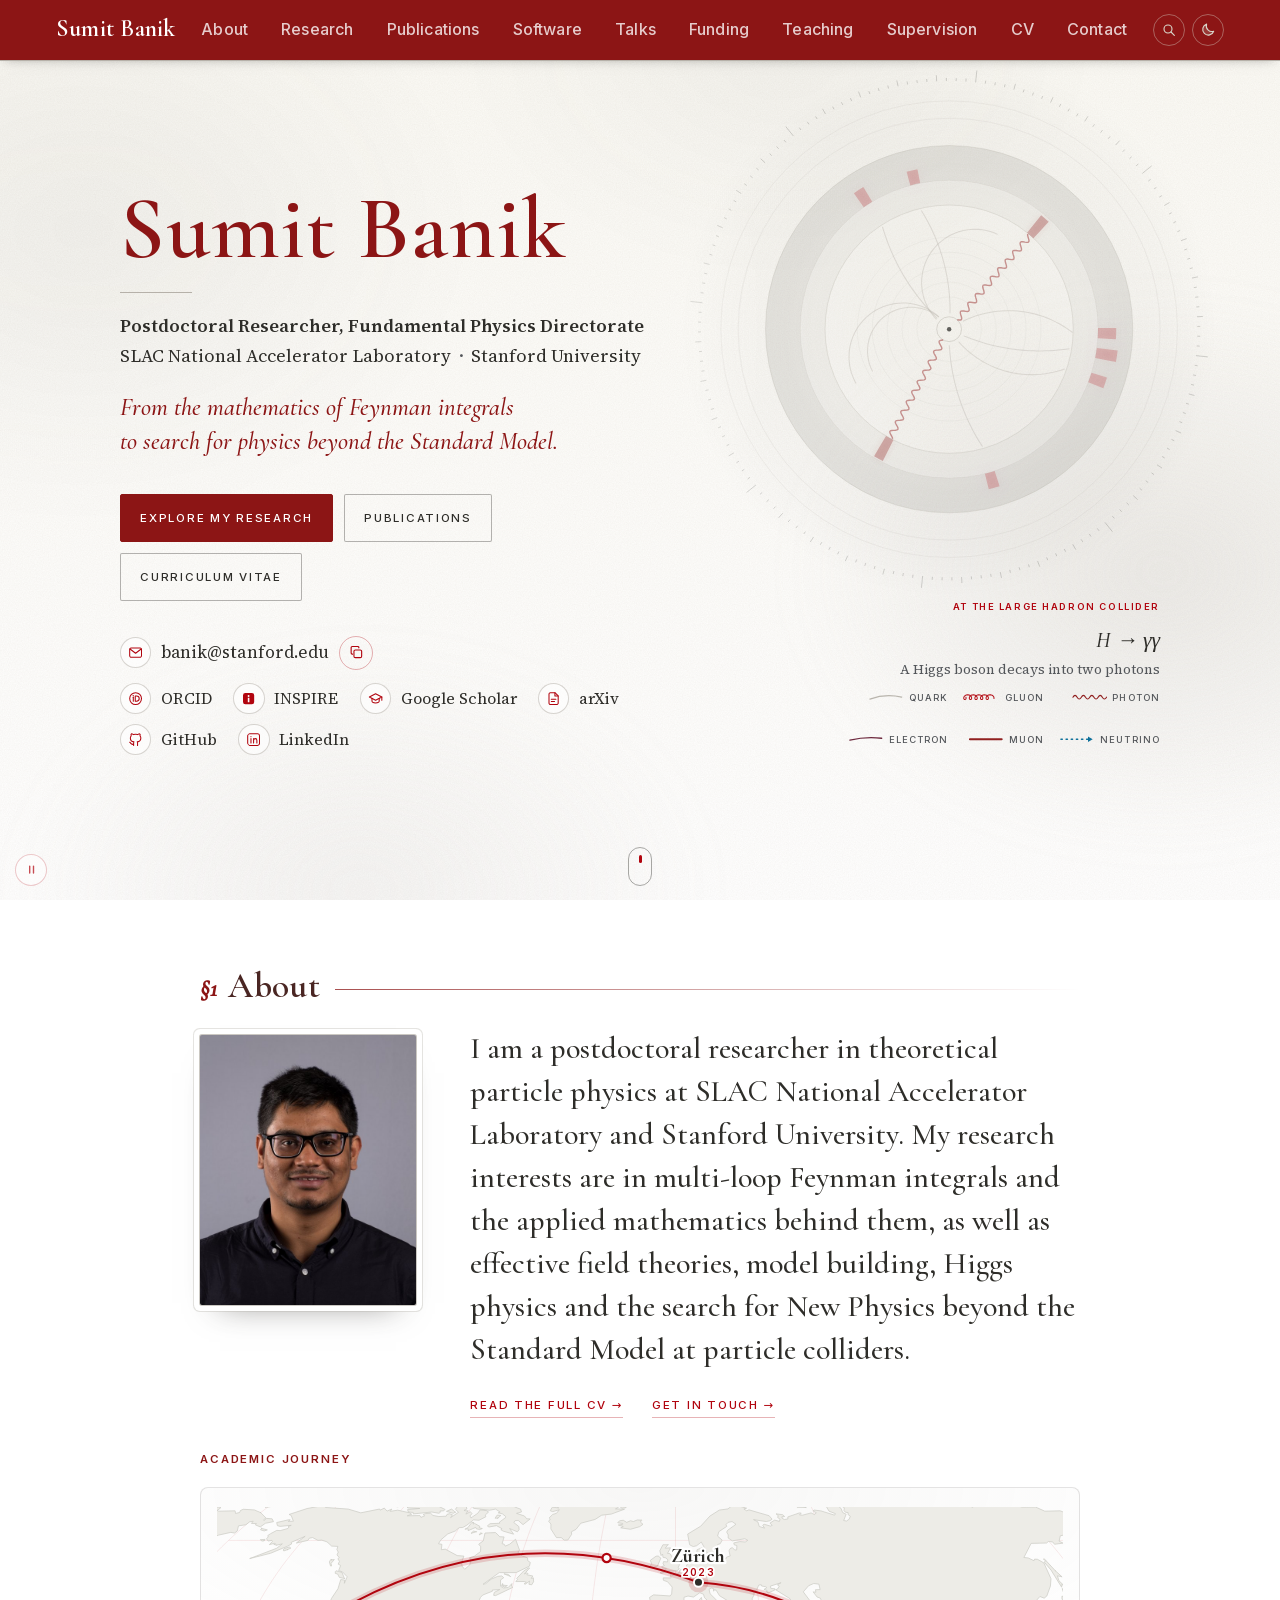
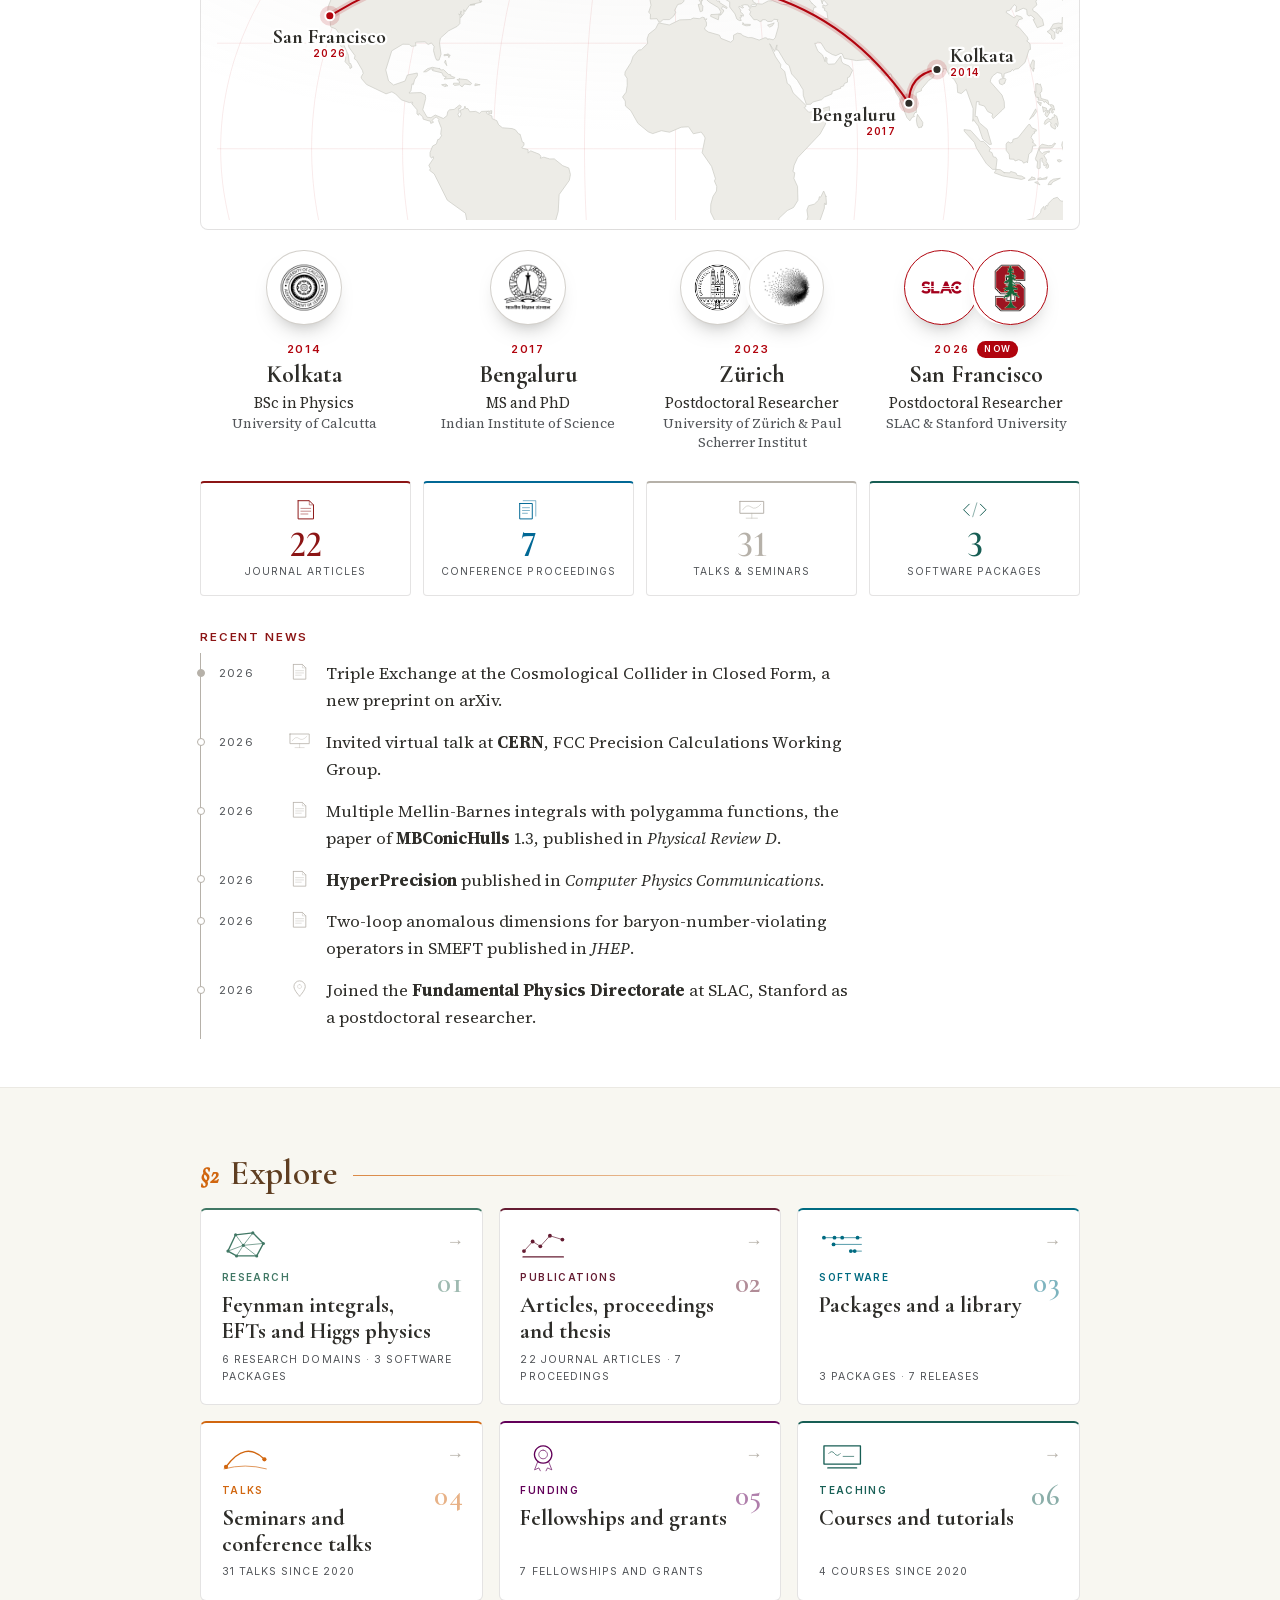
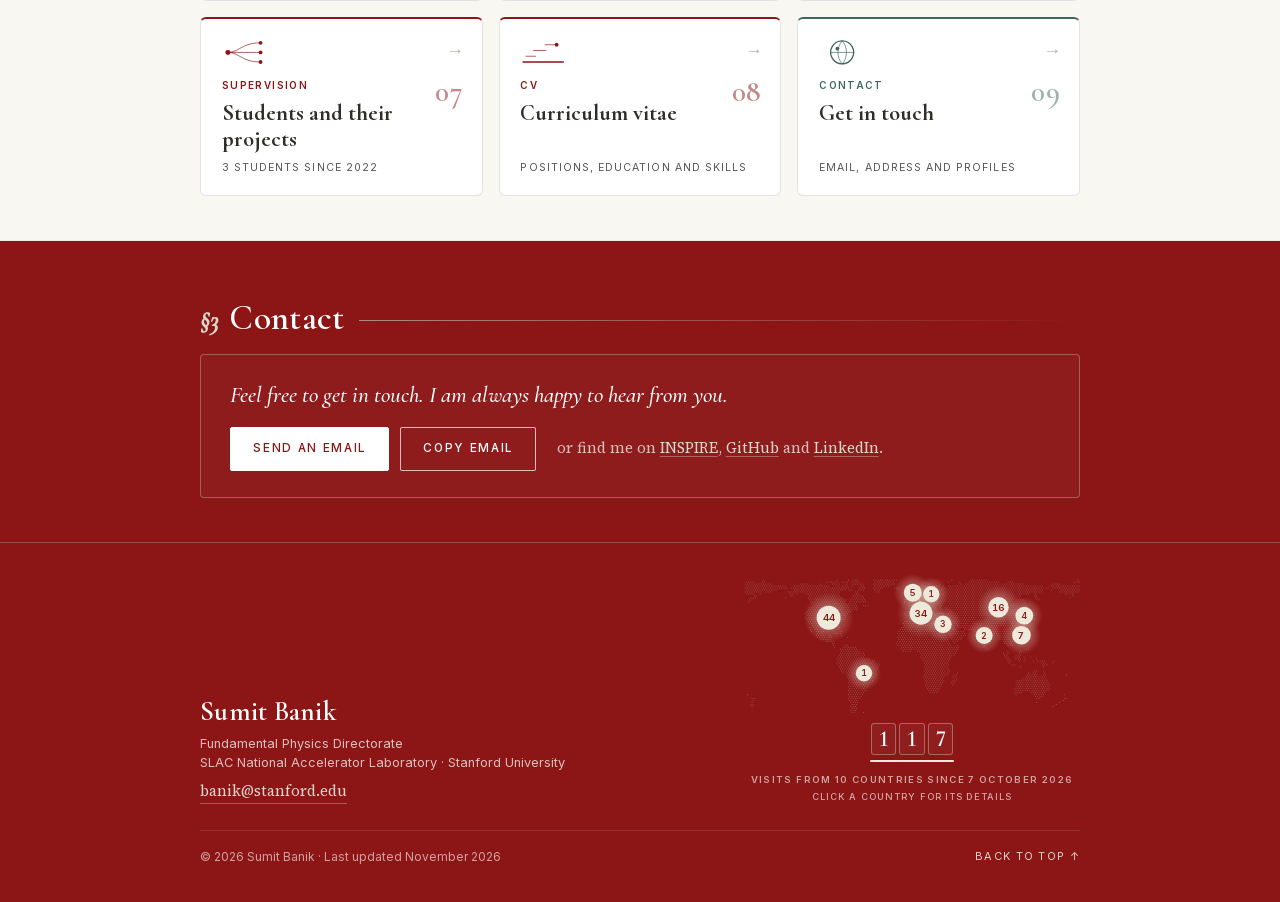
==== commit 9e9bbe3d: "News trimmed and titled as on arXiv, and no colons, semicolons or dashes in the site's own wording -" ====
--- a/index.html
+++ b/index.html
@@ -4,7 +4,7 @@
 <meta charset="utf-8">
 <meta name="viewport" content="width=device-width, initial-scale=1">
 <title>Sumit Banik | Theoretical Particle Physics</title>
-<meta name="description" content="Sumit Banik, theoretical particle physicist at SLAC and Stanford: Feynman integrals, Mellin-Barnes and hypergeometric methods, Higgs physics and physics beyond the Standard Model.">
+<meta name="description" content="Sumit Banik, theoretical particle physicist at SLAC and Stanford, working on Feynman integrals, Mellin-Barnes and hypergeometric methods, Higgs physics and physics beyond the Standard Model.">
 <meta name="author" content="Sumit Banik">
 <link rel="canonical" href="https://sumitbanikgit.github.io/">
 <meta name="color-scheme" content="light">
@@ -12,7 +12,7 @@
 <meta name="google-site-verification" content="J_Jvw2FJX-3FkRbdrWuaTEjCMIrBDiNggvvBCp2Pl-k">
 <meta property="og:type" content="profile">
 <meta property="og:title" content="Sumit Banik">
-<meta property="og:description" content="Sumit Banik, theoretical particle physicist at SLAC and Stanford: Feynman integrals, Mellin-Barnes and hypergeometric methods, Higgs physics and physics beyond the Standard Model.">
+<meta property="og:description" content="Sumit Banik, theoretical particle physicist at SLAC and Stanford, working on Feynman integrals, Mellin-Barnes and hypergeometric methods, Higgs physics and physics beyond the Standard Model.">
 <meta property="og:url" content="https://sumitbanikgit.github.io/">
 <meta property="og:image" content="https://sumitbanikgit.github.io/assets/card.png">
 <meta property="og:image:width" content="1200">
@@ -115,7 +115,7 @@
 </div>
 
 <h3 class="sect" id="academic-journey">Academic journey<a class="sec-link" href="#academic-journey" aria-hidden="true" tabindex="-1"><svg viewBox="0 0 24 24"><path d="M10 14a4 4 0 0 0 5.66 0l3-3a4 4 0 0 0-5.66-5.66l-1.1 1.1"/><path d="M14 10a4 4 0 0 0-5.66 0l-3 3a4 4 0 0 0 5.66 5.66l1.1-1.1"/></svg></a></h3>
-<figure class="journey-map" data-hold="5600"><svg viewBox="96 16 930 344" role="img" aria-label="Academic journey: Kolkata 2014, Bengaluru 2017, Zürich 2023, San Francisco 2026"><path class="jm-grat" d="M25.6 397.9L35.2 397.9L44.8 397.9L54.4 397.9L63.9 397.9L73.5 397.9L83.1 397.9L92.7 397.9L102.2 397.9L111.8 397.9L121.4 397.9L130.9 397.9L140.5 397.9L150.1 397.9L159.7 397.9L169.2 397.9L178.8 397.9L188.4 397.9L198.0 397.9L207.5 397.9L217.1 397.9L226.7 397.9L236.2 397.9L245.8 397.9L255.4 397.9L265.0 397.9L274.5 397.9L284.1 397.9L293.7 397.9L303.2 397.9L312.8 397.9L322.4 397.9L332.0 397.9L341.5 397.9L351.1 397.9L360.7 397.9L370.3 397.9L379.8 397.9L389.4 397.9L399.0 397.9L408.5 397.9L418.1 397.9L427.7 397.9L437.3 397.9L446.8 397.9L456.4 397.9L466.0 397.9L475.6 397.9L485.1 397.9L494.7 397.9L504.3 397.9L513.8 397.9L523.4 397.9L533.0 397.9L542.6 397.9L552.1 397.9L561.7 397.9L571.3 397.9L580.9 397.9L590.4 397.9L600.0 397.9L609.6 397.9L619.1 397.9L628.7 397.9L638.3 397.9L647.9 397.9L657.4 397.9L667.0 397.9L676.6 397.9L686.2 397.9L695.7 397.9L705.3 397.9L714.9 397.9L724.4 397.9L734.0 397.9L743.6 397.9L753.2 397.9L762.7 397.9L772.3 397.9L781.9 397.9L791.5 397.9L801.0 397.9L810.6 397.9L820.2 397.9L829.7 397.9L839.3 397.9L848.9 397.9L858.5 397.9L868.0 397.9L877.6 397.9L887.2 397.9L896.8 397.9L906.3 397.9L915.9 397.9L925.5 397.9L935.0 397.9L944.6 397.9L954.2 397.9L963.8 397.9L973.3 397.9L982.9 397.9L992.5 397.9L1002.0 397.9L1011.6 397.9L1021.2 397.9L1030.8 397.9L1040.3 397.9L1049.9 397.9L1059.5 397.9L1069.1 397.9L1078.6 397.9L1088.2 397.9L1097.8 397.9L1107.3 397.9L1116.9 397.9L1126.5 397.9L1136.1 397.9L1145.6 397.9L1155.2 397.9L1164.8 397.9L1174.4 397.9M0.0 281.8L10.0 281.8L20.0 281.8L30.0 281.8L40.0 281.8L50.0 281.8L60.0 281.8L70.0 281.8L80.0 281.8L90.0 281.8L100.0 281.8L110.0 281.8L120.0 281.8L130.0 281.8L140.0 281.8L150.0 281.8L160.0 281.8L170.0 281.8L180.0 281.8L190.0 281.8L200.0 281.8L210.0 281.8L220.0 281.8L230.0 281.8L240.0 281.8L250.0 281.8L260.0 281.8L270.0 281.8L280.0 281.8L290.0 281.8L300.0 281.8L310.0 281.8L320.0 281.8L330.0 281.8L340.0 281.8L350.0 281.8L360.0 281.8L370.0 281.8L380.0 281.8L390.0 281.8L400.0 281.8L410.0 281.8L420.0 281.8L430.0 281.8L440.0 281.8L450.0 281.8L460.0 281.8L470.0 281.8L480.0 281.8L490.0 281.8L500.0 281.8L510.0 281.8L520.0 281.8L530.0 281.8L540.0 281.8L550.0 281.8L560.0 281.8L570.0 281.8L580.0 281.8L590.0 281.8L600.0 281.8L610.0 281.8L620.0 281.8L630.0 281.8L640.0 281.8L650.0 281.8L660.0 281.8L670.0 281.8L680.0 281.8L690.0 281.8L700.0 281.8L710.0 281.8L720.0 281.8L730.0 281.8L740.0 281.8L750.0 281.8L760.0 281.8L770.0 281.8L780.0 281.8L790.0 281.8L800.0 281.8L810.0 281.8L820.0 281.8L830.0 281.8L840.0 281.8L850.0 281.8L860.0 281.8L870.0 281.8L880.0 281.8L890.0 281.8L900.0 281.8L910.0 281.8L920.0 281.8L930.0 281.8L940.0 281.8L950.0 281.8L960.0 281.8L970.0 281.8L980.0 281.8L990.0 281.8L1000.0 281.8L1010.0 281.8L1020.0 281.8L1030.0 281.8L1040.0 281.8L1050.0 281.8L1060.0 281.8L1070.0 281.8L1080.0 281.8L1090.0 281.8L1100.0 281.8L1110.0 281.8L1120.0 281.8L1130.0 281.8L1140.0 281.8L1150.0 281.8L1160.0 281.8L1170.0 281.8L1180.0 281.8L1190.0 281.8L1200.0 281.8M25.6 165.7L35.2 165.7L44.8 165.7L54.4 165.7L63.9 165.7L73.5 165.7L83.1 165.7L92.7 165.7L102.2 165.7L111.8 165.7L121.4 165.7L130.9 165.7L140.5 165.7L150.1 165.7L159.7 165.7L169.2 165.7L178.8 165.7L188.4 165.7L198.0 165.7L207.5 165.7L217.1 165.7L226.7 165.7L236.2 165.7L245.8 165.7L255.4 165.7L265.0 165.7L274.5 165.7L284.1 165.7L293.7 165.7L303.2 165.7L312.8 165.7L322.4 165.7L332.0 165.7L341.5 165.7L351.1 165.7L360.7 165.7L370.3 165.7L379.8 165.7L389.4 165.7L399.0 165.7L408.5 165.7L418.1 165.7L427.7 165.7L437.3 165.7L446.8 165.7L456.4 165.7L466.0 165.7L475.6 165.7L485.1 165.7L494.7 165.7L504.3 165.7L513.8 165.7L523.4 165.7L533.0 165.7L542.6 165.7L552.1 165.7L561.7 165.7L571.3 165.7L580.9 165.7L590.4 165.7L600.0 165.7L609.6 165.7L619.1 165.7L628.7 165.7L638.3 165.7L647.9 165.7L657.4 165.7L667.0 165.7L676.6 165.7L686.2 165.7L695.7 165.7L705.3 165.7L714.9 165.7L724.4 165.7L734.0 165.7L743.6 165.7L753.2 165.7L762.7 165.7L772.3 165.7L781.9 165.7L791.5 165.7L801.0 165.7L810.6 165.7L820.2 165.7L829.7 165.7L839.3 165.7L848.9 165.7L858.5 165.7L868.0 165.7L877.6 165.7L887.2 165.7L896.8 165.7L906.3 165.7L915.9 165.7L925.5 165.7L935.0 165.7L944.6 165.7L954.2 165.7L963.8 165.7L973.3 165.7L982.9 165.7L992.5 165.7L1002.0 165.7L1011.6 165.7L1021.2 165.7L1030.8 165.7L1040.3 165.7L1049.9 165.7L1059.5 165.7L1069.1 165.7L1078.6 165.7L1088.2 165.7L1097.8 165.7L1107.3 165.7L1116.9 165.7L1126.5 165.7L1136.1 165.7L1145.6 165.7L1155.2 165.7L1164.8 165.7L1174.4 165.7M108.7 52.7L116.8 52.7L125.0 52.7L133.2 52.7L141.4 52.7L149.6 52.7L157.8 52.7L166.0 52.7L174.2 52.7L182.4 52.7L190.5 52.7L198.7 52.7L206.9 52.7L215.1 52.7L223.3 52.7L231.5 52.7L239.7 52.7L247.9 52.7L256.1 52.7L264.2 52.7L272.4 52.7L280.6 52.7L288.8 52.7L297.0 52.7L305.2 52.7L313.4 52.7L321.6 52.7L329.8 52.7L337.9 52.7L346.1 52.7L354.3 52.7L362.5 52.7L370.7 52.7L378.9 52.7L387.1 52.7L395.3 52.7L403.5 52.7L411.7 52.7L419.8 52.7L428.0 52.7L436.2 52.7L444.4 52.7L452.6 52.7L460.8 52.7L469.0 52.7L477.2 52.7L485.4 52.7L493.5 52.7L501.7 52.7L509.9 52.7L518.1 52.7L526.3 52.7L534.5 52.7L542.7 52.7L550.9 52.7L559.1 52.7L567.2 52.7L575.4 52.7L583.6 52.7L591.8 52.7L600.0 52.7L608.2 52.7L616.4 52.7L624.6 52.7L632.8 52.7L640.9 52.7L649.1 52.7L657.3 52.7L665.5 52.7L673.7 52.7L681.9 52.7L690.1 52.7L698.3 52.7L706.5 52.7L714.6 52.7L722.8 52.7L731.0 52.7L739.2 52.7L747.4 52.7L755.6 52.7L763.8 52.7L772.0 52.7L780.2 52.7L788.3 52.7L796.5 52.7L804.7 52.7L812.9 52.7L821.1 52.7L829.3 52.7L837.5 52.7L845.7 52.7L853.9 52.7L862.1 52.7L870.2 52.7L878.4 52.7L886.6 52.7L894.8 52.7L903.0 52.7L911.2 52.7L919.4 52.7L927.6 52.7L935.8 52.7L943.9 52.7L952.1 52.7L960.3 52.7L968.5 52.7L976.7 52.7L984.9 52.7L993.1 52.7L1001.3 52.7L1009.5 52.7L1017.6 52.7L1025.8 52.7L1034.0 52.7L1042.2 52.7L1050.4 52.7L1058.6 52.7L1066.8 52.7L1075.0 52.7L1083.2 52.7L1091.3 52.7M80.7 482.0L74.3 474.6L68.2 467.1L62.3 459.5L56.8 451.9L51.5 444.3L46.5 436.6L41.8 428.9L37.4 421.1L33.2 413.4L29.3 405.6L25.6 397.9L22.3 390.1L19.1 382.3L16.2 374.6L13.6 366.8L11.2 359.0L9.1 351.3L7.2 343.5L5.5 335.8L4.0 328.1L2.8 320.4L1.8 312.6L1.0 304.9L0.4 297.2L0.1 289.5L0.0 281.8L0.1 274.1L0.4 266.4L1.0 258.6L1.8 250.9L2.8 243.2L4.0 235.5L5.5 227.8L7.2 220.0L9.1 212.3L11.2 204.5L13.6 196.8L16.2 189.0L19.1 181.3L22.3 173.5L25.6 165.7L29.3 157.9L33.2 150.2L37.4 142.4L41.8 134.7L46.5 127.0L51.5 119.3L56.8 111.6L62.3 104.0L68.2 96.5L74.3 89.0L80.7 81.5L87.3 74.2L94.2 66.9L101.3 59.7L108.7 52.7L116.2 45.7L124.0 38.8L131.9 32.0L140.0 25.3L148.3 18.8L156.8 12.4L165.5 6.1L174.6 0.0M167.2 482.0L161.9 474.6L156.8 467.1L152.0 459.5L147.3 451.9L142.9 444.3L138.8 436.6L134.8 428.9L131.1 421.1L127.7 413.4L124.4 405.6L121.4 397.9L118.6 390.1L115.9 382.3L113.5 374.6L111.3 366.8L109.4 359.0L107.6 351.3L106.0 343.5L104.6 335.8L103.3 328.1L102.3 320.4L101.5 312.6L100.8 304.9L100.4 297.2L100.1 289.5L100.0 281.8L100.1 274.1L100.4 266.4L100.8 258.6L101.5 250.9L102.3 243.2L103.3 235.5L104.6 227.8L106.0 220.0L107.6 212.3L109.4 204.5L111.3 196.8L113.5 189.0L115.9 181.3L118.6 173.5L121.4 165.7L124.4 157.9L127.7 150.2L131.1 142.4L134.8 134.7L138.8 127.0L142.9 119.3L147.3 111.6L152.0 104.0L156.8 96.5L161.9 89.0L167.2 81.5L172.7 74.2L178.5 66.9L184.4 59.7L190.5 52.7L196.8 45.7L203.3 38.8L209.9 32.0L216.7 25.3L223.6 18.8L230.7 12.4L237.9 6.1L245.5 0.0M253.8 482.0L249.5 474.6L245.4 467.1L241.6 459.5L237.9 451.9L234.3 444.3L231.0 436.6L227.9 428.9L224.9 421.1L222.1 413.4L219.5 405.6L217.1 397.9L214.8 390.1L212.8 382.3L210.8 374.6L209.1 366.8L207.5 359.0L206.0 351.3L204.8 343.5L203.6 335.8L202.7 328.1L201.9 320.4L201.2 312.6L200.7 304.9L200.3 297.2L200.1 289.5L200.0 281.8L200.1 274.1L200.3 266.4L200.7 258.6L201.2 250.9L201.9 243.2L202.7 235.5L203.6 227.8L204.8 220.0L206.0 212.3L207.5 204.5L209.1 196.8L210.8 189.0L212.8 181.3L214.8 173.5L217.1 165.7L219.5 157.9L222.1 150.2L224.9 142.4L227.9 134.7L231.0 127.0L234.3 119.3L237.9 111.6L241.6 104.0L245.4 96.5L249.5 89.0L253.8 81.5L258.2 74.2L262.8 66.9L267.5 59.7L272.4 52.7L277.5 45.7L282.6 38.8L287.9 32.0L293.3 25.3L298.9 18.8L304.5 12.4L310.3 6.1L316.4 0.0M340.3 482.0L337.1 474.6L334.1 467.1L331.2 459.5L328.4 451.9L325.8 444.3L323.3 436.6L320.9 428.9L318.7 421.1L316.6 413.4L314.6 405.6L312.8 397.9L311.1 390.1L309.6 382.3L308.1 374.6L306.8 366.8L305.6 359.0L304.5 351.3L303.6 343.5L302.7 335.8L302.0 328.1L301.4 320.4L300.9 312.6L300.5 304.9L300.2 297.2L300.1 289.5L300.0 281.8L300.1 274.1L300.2 266.4L300.5 258.6L300.9 250.9L301.4 243.2L302.0 235.5L302.7 227.8L303.6 220.0L304.5 212.3L305.6 204.5L306.8 196.8L308.1 189.0L309.6 181.3L311.1 173.5L312.8 165.7L314.6 157.9L316.6 150.2L318.7 142.4L320.9 134.7L323.3 127.0L325.8 119.3L328.4 111.6L331.2 104.0L334.1 96.5L337.1 89.0L340.3 81.5L343.6 74.2L347.1 66.9L350.7 59.7L354.3 52.7L358.1 45.7L362.0 38.8L366.0 32.0L370.0 25.3L374.2 18.8L378.4 12.4L382.8 6.1L387.3 0.0M426.9 482.0L424.8 474.6L422.7 467.1L420.8 459.5L418.9 451.9L417.2 444.3L415.5 436.6L413.9 428.9L412.5 421.1L411.1 413.4L409.8 405.6L408.5 397.9L407.4 390.1L406.4 382.3L405.4 374.6L404.5 366.8L403.7 359.0L403.0 351.3L402.4 343.5L401.8 335.8L401.3 328.1L400.9 320.4L400.6 312.6L400.3 304.9L400.1 297.2L400.0 289.5L400.0 281.8L400.0 274.1L400.1 266.4L400.3 258.6L400.6 250.9L400.9 243.2L401.3 235.5L401.8 227.8L402.4 220.0L403.0 212.3L403.7 204.5L404.5 196.8L405.4 189.0L406.4 181.3L407.4 173.5L408.5 165.7L409.8 157.9L411.1 150.2L412.5 142.4L413.9 134.7L415.5 127.0L417.2 119.3L418.9 111.6L420.8 104.0L422.7 96.5L424.8 89.0L426.9 81.5L429.1 74.2L431.4 66.9L433.8 59.7L436.2 52.7L438.7 45.7L441.3 38.8L444.0 32.0L446.7 25.3L449.4 18.8L452.3 12.4L455.2 6.1L458.2 0.0M513.4 482.0L512.4 474.6L511.4 467.1L510.4 459.5L509.5 451.9L508.6 444.3L507.8 436.6L507.0 428.9L506.2 421.1L505.5 413.4L504.9 405.6L504.3 397.9L503.7 390.1L503.2 382.3L502.7 374.6L502.3 366.8L501.9 359.0L501.5 351.3L501.2 343.5L500.9 335.8L500.7 328.1L500.5 320.4L500.3 312.6L500.2 304.9L500.1 297.2L500.0 289.5L500.0 281.8L500.0 274.1L500.1 266.4L500.2 258.6L500.3 250.9L500.5 243.2L500.7 235.5L500.9 227.8L501.2 220.0L501.5 212.3L501.9 204.5L502.3 196.8L502.7 189.0L503.2 181.3L503.7 173.5L504.3 165.7L504.9 157.9L505.5 150.2L506.2 142.4L507.0 134.7L507.8 127.0L508.6 119.3L509.5 111.6L510.4 104.0L511.4 96.5L512.4 89.0L513.4 81.5L514.5 74.2L515.7 66.9L516.9 59.7L518.1 52.7L519.4 45.7L520.7 38.8L522.0 32.0L523.3 25.3L524.7 18.8L526.1 12.4L527.6 6.1L529.1 0.0M600.0 482.0L600.0 474.6L600.0 467.1L600.0 459.5L600.0 451.9L600.0 444.3L600.0 436.6L600.0 428.9L600.0 421.1L600.0 413.4L600.0 405.6L600.0 397.9L600.0 390.1L600.0 382.3L600.0 374.6L600.0 366.8L600.0 359.0L600.0 351.3L600.0 343.5L600.0 335.8L600.0 328.1L600.0 320.4L600.0 312.6L600.0 304.9L600.0 297.2L600.0 289.5L600.0 281.8L600.0 274.1L600.0 266.4L600.0 258.6L600.0 250.9L600.0 243.2L600.0 235.5L600.0 227.8L600.0 220.0L600.0 212.3L600.0 204.5L600.0 196.8L600.0 189.0L600.0 181.3L600.0 173.5L600.0 165.7L600.0 157.9L600.0 150.2L600.0 142.4L600.0 134.7L600.0 127.0L600.0 119.3L600.0 111.6L600.0 104.0L600.0 96.5L600.0 89.0L600.0 81.5L600.0 74.2L600.0 66.9L600.0 59.7L600.0 52.7L600.0 45.7L600.0 38.8L600.0 32.0L600.0 25.3L600.0 18.8L600.0 12.4L600.0 6.1L600.0 0.0M686.6 482.0L687.6 474.6L688.6 467.1L689.6 459.5L690.5 451.9L691.4 444.3L692.2 436.6L693.0 428.9L693.8 421.1L694.5 413.4L695.1 405.6L695.7 397.9L696.3 390.1L696.8 382.3L697.3 374.6L697.7 366.8L698.1 359.0L698.5 351.3L698.8 343.5L699.1 335.8L699.3 328.1L699.5 320.4L699.7 312.6L699.8 304.9L699.9 297.2L700.0 289.5L700.0 281.8L700.0 274.1L699.9 266.4L699.8 258.6L699.7 250.9L699.5 243.2L699.3 235.5L699.1 227.8L698.8 220.0L698.5 212.3L698.1 204.5L697.7 196.8L697.3 189.0L696.8 181.3L696.3 173.5L695.7 165.7L695.1 157.9L694.5 150.2L693.8 142.4L693.0 134.7L692.2 127.0L691.4 119.3L690.5 111.6L689.6 104.0L688.6 96.5L687.6 89.0L686.6 81.5L685.5 74.2L684.3 66.9L683.1 59.7L681.9 52.7L680.6 45.7L679.3 38.8L678.0 32.0L676.7 25.3L675.3 18.8L673.9 12.4L672.4 6.1L670.9 0.0M773.1 482.0L775.2 474.6L777.3 467.1L779.2 459.5L781.1 451.9L782.8 444.3L784.5 436.6L786.1 428.9L787.5 421.1L788.9 413.4L790.2 405.6L791.5 397.9L792.6 390.1L793.6 382.3L794.6 374.6L795.5 366.8L796.3 359.0L797.0 351.3L797.6 343.5L798.2 335.8L798.7 328.1L799.1 320.4L799.4 312.6L799.7 304.9L799.9 297.2L800.0 289.5L800.0 281.8L800.0 274.1L799.9 266.4L799.7 258.6L799.4 250.9L799.1 243.2L798.7 235.5L798.2 227.8L797.6 220.0L797.0 212.3L796.3 204.5L795.5 196.8L794.6 189.0L793.6 181.3L792.6 173.5L791.5 165.7L790.2 157.9L788.9 150.2L787.5 142.4L786.1 134.7L784.5 127.0L782.8 119.3L781.1 111.6L779.2 104.0L777.3 96.5L775.2 89.0L773.1 81.5L770.9 74.2L768.6 66.9L766.2 59.7L763.8 52.7L761.3 45.7L758.7 38.8L756.0 32.0L753.3 25.3L750.6 18.8L747.7 12.4L744.8 6.1L741.8 0.0M859.7 482.0L862.9 474.6L865.9 467.1L868.8 459.5L871.6 451.9L874.2 444.3L876.7 436.6L879.1 428.9L881.3 421.1L883.4 413.4L885.4 405.6L887.2 397.9L888.9 390.1L890.4 382.3L891.9 374.6L893.2 366.8L894.4 359.0L895.5 351.3L896.4 343.5L897.3 335.8L898.0 328.1L898.6 320.4L899.1 312.6L899.5 304.9L899.8 297.2L899.9 289.5L900.0 281.8L899.9 274.1L899.8 266.4L899.5 258.6L899.1 250.9L898.6 243.2L898.0 235.5L897.3 227.8L896.4 220.0L895.5 212.3L894.4 204.5L893.2 196.8L891.9 189.0L890.4 181.3L888.9 173.5L887.2 165.7L885.4 157.9L883.4 150.2L881.3 142.4L879.1 134.7L876.7 127.0L874.2 119.3L871.6 111.6L868.8 104.0L865.9 96.5L862.9 89.0L859.7 81.5L856.4 74.2L852.9 66.9L849.3 59.7L845.7 52.7L841.9 45.7L838.0 38.8L834.0 32.0L830.0 25.3L825.8 18.8L821.6 12.4L817.2 6.1L812.7 0.0M946.2 482.0L950.5 474.6L954.6 467.1L958.4 459.5L962.1 451.9L965.7 444.3L969.0 436.6L972.1 428.9L975.1 421.1L977.9 413.4L980.5 405.6L982.9 397.9L985.2 390.1L987.2 382.3L989.2 374.6L990.9 366.8L992.5 359.0L994.0 351.3L995.2 343.5L996.4 335.8L997.3 328.1L998.1 320.4L998.8 312.6L999.3 304.9L999.7 297.2L999.9 289.5L1000.0 281.8L999.9 274.1L999.7 266.4L999.3 258.6L998.8 250.9L998.1 243.2L997.3 235.5L996.4 227.8L995.2 220.0L994.0 212.3L992.5 204.5L990.9 196.8L989.2 189.0L987.2 181.3L985.2 173.5L982.9 165.7L980.5 157.9L977.9 150.2L975.1 142.4L972.1 134.7L969.0 127.0L965.7 119.3L962.1 111.6L958.4 104.0L954.6 96.5L950.5 89.0L946.2 81.5L941.8 74.2L937.2 66.9L932.5 59.7L927.6 52.7L922.5 45.7L917.4 38.8L912.1 32.0L906.7 25.3L901.1 18.8L895.5 12.4L889.7 6.1L883.6 0.0M1032.8 482.0L1038.1 474.6L1043.2 467.1L1048.0 459.5L1052.7 451.9L1057.1 444.3L1061.2 436.6L1065.2 428.9L1068.9 421.1L1072.3 413.4L1075.6 405.6L1078.6 397.9L1081.4 390.1L1084.1 382.3L1086.5 374.6L1088.7 366.8L1090.6 359.0L1092.4 351.3L1094.0 343.5L1095.4 335.8L1096.7 328.1L1097.7 320.4L1098.5 312.6L1099.2 304.9L1099.6 297.2L1099.9 289.5L1100.0 281.8L1099.9 274.1L1099.6 266.4L1099.2 258.6L1098.5 250.9L1097.7 243.2L1096.7 235.5L1095.4 227.8L1094.0 220.0L1092.4 212.3L1090.6 204.5L1088.7 196.8L1086.5 189.0L1084.1 181.3L1081.4 173.5L1078.6 165.7L1075.6 157.9L1072.3 150.2L1068.9 142.4L1065.2 134.7L1061.2 127.0L1057.1 119.3L1052.7 111.6L1048.0 104.0L1043.2 96.5L1038.1 89.0L1032.8 81.5L1027.3 74.2L1021.5 66.9L1015.6 59.7L1009.5 52.7L1003.2 45.7L996.7 38.8L990.1 32.0L983.3 25.3L976.4 18.8L969.3 12.4L962.1 6.1L954.5 0.0M1119.3 482.0L1125.7 474.6L1131.8 467.1L1137.7 459.5L1143.2 451.9L1148.5 444.3L1153.5 436.6L1158.2 428.9L1162.6 421.1L1166.8 413.4L1170.7 405.6L1174.4 397.9L1177.7 390.1L1180.9 382.3L1183.8 374.6L1186.4 366.8L1188.8 359.0L1190.9 351.3L1192.8 343.5L1194.5 335.8L1196.0 328.1L1197.2 320.4L1198.2 312.6L1199.0 304.9L1199.6 297.2L1199.9 289.5L1200.0 281.8L1199.9 274.1L1199.6 266.4L1199.0 258.6L1198.2 250.9L1197.2 243.2L1196.0 235.5L1194.5 227.8L1192.8 220.0L1190.9 212.3L1188.8 204.5L1186.4 196.8L1183.8 189.0L1180.9 181.3L1177.7 173.5L1174.4 165.7L1170.7 157.9L1166.8 150.2L1162.6 142.4L1158.2 134.7L1153.5 127.0L1148.5 119.3L1143.2 111.6L1137.7 104.0L1131.8 96.5L1125.7 89.0L1119.3 81.5L1112.7 74.2L1105.8 66.9L1098.7 59.7L1091.3 52.7L1083.8 45.7L1076.0 38.8L1068.1 32.0L1060.0 25.3L1051.7 18.8L1043.2 12.4L1034.5 6.1L1025.4 0.0"/><path class="jm-land" d="M430.1 478.7L432.9 480.4L432.4 481.7L428.8 482.8L427.2 481.5L425.2 483.1L423.3 481.5L426.1 479.2L428.8 480.2L430.1 478.7ZM805.6 473.5L801.0 473.7L803.0 469.4L807.1 471.1L805.6 473.5ZM1045.5 439.6L1047.8 441.0L1054.2 440.0L1048.1 448.9L1047.6 447.9L1044.0 450.5L1041.7 450.2L1042.7 441.1L1043.7 439.3L1045.5 439.6ZM27.4 440.1L29.2 441.7L30.3 440.2L32.3 441.8L33.4 443.4L33.0 449.5L35.5 451.4L31.7 452.9L34.0 459.2L32.4 462.0L23.2 460.4L21.6 459.0L21.9 452.4L24.3 450.2L25.9 446.2L24.7 440.3L25.6 438.5L27.4 440.1ZM1129.8 440.1L1129.5 441.7L1132.7 440.2L1132.6 441.8L1122.8 449.5L1122.7 451.4L1116.8 452.9L1109.9 459.2L1104.1 462.0L1097.3 460.4L1101.3 456.2L1117.1 448.2L1126.9 440.3L1130.2 438.5L1129.8 440.1ZM20.9 421.7L25.5 425.8L24.0 423.2L31.5 428.4L36.5 427.7L38.3 433.4L35.9 433.3L37.5 441.5L36.2 443.1L33.3 441.5L33.0 438.4L30.6 436.2L26.3 434.7L25.5 433.3L26.9 431.9L23.9 426.5L11.1 415.4L18.0 418.3L20.9 421.7ZM1145.5 421.7L1145.5 425.8L1147.0 423.2L1147.8 424.2L1146.6 427.2L1148.4 428.4L1154.3 427.7L1149.2 433.4L1146.9 433.3L1138.1 441.5L1134.8 443.1L1134.0 441.5L1137.7 438.4L1138.0 436.2L1135.6 434.7L1139.6 431.9L1143.1 426.5L1142.6 415.4L1143.9 415.1L1146.4 418.3L1145.5 421.7ZM1144.2 367.4L1142.7 368.3L1139.4 365.5L1136.4 359.4L1139.3 360.8L1144.2 367.4ZM3.1 348.7L4.5 351.9L0.6 351.9L0.8 348.9L3.1 348.7ZM1186.2 348.7L1187.1 349.9L1186.0 351.9L1182.2 351.9L1183.9 348.9L1186.2 348.7ZM7.7 345.7L3.9 347.5L3.1 346.0L7.8 343.6L7.7 345.7ZM1192.3 345.7L1187.7 347.5L1187.6 346.0L1192.8 343.8L1192.3 345.7ZM1152.4 345.4L1151.2 345.9L1150.8 343.1L1152.4 345.4ZM1151.3 339.4L1151.1 342.5L1149.6 342.3L1149.9 338.2L1151.3 339.4ZM765.4 334.1L766.0 342.4L765.3 343.6L764.4 341.3L763.7 342.4L763.7 346.9L754.3 373.7L752.4 378.2L746.7 380.8L742.5 378.4L741.0 369.8L741.7 364.2L743.2 363.5L745.6 356.8L744.5 349.0L746.3 344.4L752.6 342.7L757.4 338.1L758.2 334.5L759.6 335.0L762.9 328.2L765.4 334.1ZM1074.3 334.9L1075.0 337.9L1077.4 336.5L1079.5 339.6L1079.8 355.0L1086.5 360.6L1087.2 368.1L1088.8 367.3L1089.6 368.9L1090.6 368.4L1090.0 372.5L1094.2 379.5L1094.1 382.6L1092.4 387.2L1092.8 390.5L1085.3 404.2L1070.5 419.9L1066.2 426.6L1060.3 428.1L1051.8 432.9L1048.5 430.5L1050.0 428.5L1043.9 432.0L1036.1 428.9L1036.0 421.7L1035.2 420.1L1032.4 419.6L1034.6 414.9L1032.0 417.6L1028.9 418.3L1034.8 412.0L1035.6 409.1L1026.8 416.8L1025.0 415.2L1025.9 413.2L1023.9 408.9L1024.9 408.0L1017.1 403.7L999.7 406.5L992.6 409.3L989.5 413.0L977.6 413.3L970.2 417.5L965.9 417.4L962.0 414.1L966.9 406.4L967.7 395.8L965.6 382.8L966.6 384.4L966.4 380.8L968.4 383.5L967.4 376.0L972.1 365.8L971.7 368.8L973.6 366.1L981.2 361.8L995.6 357.8L1001.2 352.1L1002.1 348.4L1004.9 345.1L1005.7 348.5L1007.3 347.7L1006.4 345.9L1007.7 344.0L1009.0 344.8L1009.9 341.9L1015.0 336.7L1019.8 335.1L1023.5 339.2L1027.6 339.6L1027.2 337.4L1032.2 330.2L1038.9 328.5L1039.1 326.6L1036.8 325.3L1038.7 324.7L1047.9 329.0L1052.0 327.5L1053.3 329.4L1049.5 333.2L1046.9 339.7L1060.6 350.2L1063.0 348.8L1067.4 339.9L1067.6 334.6L1071.1 324.4L1072.5 322.9L1073.2 324.8L1074.3 334.9ZM1137.6 322.2L1138.4 323.6L1136.1 323.5L1135.1 321.2L1137.6 322.2ZM1000.4 321.3L994.9 318.7L998.0 317.9L1000.4 321.3ZM1133.8 319.9L1130.5 319.6L1130.2 317.4L1133.8 319.9ZM1136.6 318.8L1133.6 313.9L1134.7 313.9L1136.6 318.8ZM1012.8 320.9L1009.5 321.3L1011.6 317.6L1015.5 315.2L1023.1 314.2L1015.3 318.0L1012.8 320.9ZM991.8 313.0L995.0 313.7L995.7 315.4L987.7 316.6L991.8 313.0ZM1008.4 313.0L1007.8 315.1L998.3 315.8L998.4 314.4L1001.1 313.6L1003.1 314.7L1008.4 313.0ZM1123.8 310.1L1121.8 309.5L1120.8 307.2L1123.8 310.1ZM961.3 307.9L967.7 308.3L968.5 306.7L974.5 308.6L975.6 311.1L980.5 311.8L984.4 314.1L980.5 315.5L959.9 311.7L950.5 308.2L952.9 304.5L957.0 304.8L961.3 307.9ZM1048.3 305.7L1046.4 308.4L1047.7 302.8L1048.3 305.7ZM1118.5 308.1L1116.2 307.0L1114.9 301.2L1119.0 307.0L1118.5 308.1ZM1105.9 302.9L1099.9 306.1L1093.6 303.9L1094.0 302.8L1098.8 303.0L1099.9 301.1L1100.1 303.1L1102.0 302.8L1105.0 300.1L1104.7 297.9L1107.4 298.4L1105.9 302.9ZM1023.9 295.1L1022.6 296.4L1020.4 295.7L1019.8 294.0L1023.1 293.8L1023.9 295.1ZM1034.7 293.7L1035.8 296.7L1033.1 295.1L1026.1 294.9L1027.0 292.7L1034.7 293.7ZM1110.0 299.1L1108.9 300.2L1107.7 296.4L1102.0 292.4L1103.0 291.4L1107.2 294.3L1110.0 299.1ZM1047.1 286.2L1047.9 292.5L1051.3 294.8L1054.2 290.7L1058.1 288.4L1061.0 288.3L1081.6 296.7L1085.6 300.6L1085.9 302.9L1091.3 305.2L1092.0 307.3L1088.9 307.7L1089.4 310.3L1093.9 316.9L1095.8 316.8L1095.5 318.5L1100.2 321.5L1099.7 322.6L1090.7 320.9L1085.4 312.9L1081.2 311.2L1076.1 313.6L1076.3 316.4L1073.5 317.8L1068.3 317.0L1065.7 313.8L1062.4 313.0L1057.2 314.2L1061.1 310.0L1059.1 302.6L1050.1 299.0L1045.3 295.4L1042.9 297.6L1042.3 294.6L1039.8 292.7L1045.8 291.3L1045.6 290.3L1040.7 290.3L1035.1 285.4L1041.3 283.2L1046.6 284.8L1047.1 286.2ZM1017.4 276.3L1014.8 280.1L1012.3 280.9L1000.6 280.9L1000.1 283.8L1003.1 287.2L1004.9 285.5L1011.1 284.2L1010.8 285.9L1009.4 285.4L1005.0 289.1L1008.0 294.1L1007.3 295.4L1010.1 299.8L1010.0 302.4L1008.2 303.5L1006.9 302.2L1008.7 299.0L1005.3 300.5L1004.6 299.4L1005.1 297.9L1002.8 295.7L1003.1 291.9L1000.9 293.1L1000.9 303.1L998.7 303.7L997.4 302.5L998.1 295.3L996.7 295.2L995.7 292.6L1000.1 279.6L1002.9 276.7L1009.7 278.4L1013.6 278.2L1016.8 275.4L1017.4 276.3ZM1028.9 277.4L1028.8 280.8L1027.1 280.4L1026.6 282.8L1027.9 284.8L1027.0 285.3L1024.6 277.9L1025.3 274.8L1026.3 273.4L1026.6 275.5L1028.6 275.8L1028.9 277.4ZM952.2 304.4L948.5 304.4L941.7 298.1L930.9 281.1L928.6 274.8L917.6 262.6L917.2 260.7L924.5 261.6L935.4 273.7L938.8 273.7L946.1 281.4L944.8 284.5L947.9 286.0L949.5 290.8L952.0 291.1L953.5 293.6L952.2 304.4ZM992.9 274.7L996.6 278.3L992.7 278.8L991.7 284.9L988.5 287.5L986.9 297.3L986.4 295.9L982.6 297.6L981.3 295.3L977.3 293.8L973.3 295.2L972.2 293.3L967.3 293.1L966.9 287.9L963.6 283.6L963.5 276.6L965.5 274.0L967.9 275.4L970.5 274.6L971.1 271.4L976.5 269.8L988.2 255.1L989.6 255.1L991.7 258.7L996.7 260.9L996.6 262.4L994.3 262.6L995.0 264.5L992.6 265.8L990.9 269.3L993.4 273.0L992.9 274.7ZM1019.9 249.3L1020.8 254.1L1019.9 257.6L1018.4 253.7L1017.0 255.6L1018.2 258.5L1017.4 260.3L1013.3 258.0L1012.2 255.2L1013.1 253.4L1010.9 251.6L1006.1 255.2L1005.4 254.0L1006.5 250.8L1010.2 248.2L1011.5 250.0L1013.9 248.9L1014.3 247.2L1016.7 247.1L1016.2 244.1L1019.1 246.0L1019.9 249.3ZM870.2 257.9L867.4 258.8L865.7 255.7L864.8 250.1L866.0 243.9L871.9 252.8L871.6 256.8L870.2 257.9ZM397.8 242.8L394.5 242.9L395.5 240.3L398.1 239.9L397.8 242.8ZM1011.3 242.1L1008.4 247.0L1006.2 244.3L1007.6 239.8L1009.4 239.6L1009.1 242.2L1011.2 238.4L1011.3 242.1ZM993.4 245.8L989.3 249.5L996.0 237.9L996.9 241.1L993.4 245.8ZM1003.6 235.9L1007.8 237.1L1008.0 238.7L1004.6 241.5L1003.6 235.9ZM1015.5 234.8L1016.9 239.2L1014.2 238.1L1015.5 241.8L1014.0 242.7L1011.8 237.4L1013.8 237.7L1013.6 236.3L1011.2 233.3L1014.4 233.4L1015.5 234.8ZM1001.9 231.4L1001.4 234.7L997.7 229.8L1001.9 231.4ZM997.9 210.3L1000.2 211.4L1001.0 210.4L1002.8 215.8L1002.5 219.0L1000.7 220.3L1001.9 226.5L1009.5 228.6L1010.6 233.4L1006.3 229.5L1005.6 230.9L1003.2 228.6L998.5 228.3L999.4 225.7L998.2 224.8L998.0 226.2L996.1 224.0L994.6 218.6L996.2 219.9L996.0 210.3L997.9 210.3ZM384.8 211.4L379.4 212.5L379.9 210.3L384.8 211.4ZM347.5 212.8L346.4 213.4L342.9 211.4L347.7 210.7L349.8 212.7L347.5 212.8ZM362.5 205.0L371.0 205.9L376.0 209.9L374.6 211.5L368.2 210.6L365.4 213.8L362.5 211.4L357.3 212.2L355.7 210.9L356.1 209.7L362.8 209.7L361.7 206.5L359.7 205.9L362.5 205.0ZM961.8 209.6L959.3 211.5L956.4 210.3L955.7 207.0L957.0 205.2L962.3 204.2L963.3 205.7L961.8 209.6ZM90.3 208.1L89.0 208.2L90.4 203.5L93.2 206.4L90.3 208.1ZM85.7 199.4L83.9 198.4L84.9 197.9L85.7 199.4ZM80.9 196.8L79.5 196.5L81.1 195.9L80.9 196.8ZM340.9 193.8L341.9 195.2L345.1 194.8L350.3 199.9L353.2 200.6L352.8 201.7L357.5 203.4L357.0 204.3L345.6 205.1L348.1 202.9L344.8 201.7L343.3 198.3L333.6 196.0L332.5 195.3L333.9 194.3L330.7 194.1L326.1 197.1L323.1 197.2L327.5 193.7L332.7 192.2L340.9 193.8ZM348.4 190.0L346.1 186.8L347.2 184.3L348.4 190.0ZM994.1 193.7L993.4 196.9L989.9 190.7L992.8 184.0L994.5 185.1L994.1 193.7ZM349.3 179.0L345.6 179.6L345.7 178.2L349.3 178.0L349.3 179.0ZM351.9 179.0L350.9 181.7L349.7 177.2L351.9 179.0ZM1023.7 149.6L1024.7 150.9L1023.8 153.3L1022.0 152.0L1020.8 155.2L1018.3 154.1L1018.5 150.0L1020.4 150.4L1021.1 148.8L1023.7 149.6ZM708.2 143.7L706.7 146.4L703.6 148.0L701.2 145.9L708.2 143.7ZM674.2 143.6L676.0 144.9L682.4 145.1L682.1 146.3L677.6 146.6L673.7 145.2L674.2 143.6ZM648.1 133.8L647.1 140.0L638.6 136.2L639.0 134.2L648.1 133.8ZM628.2 122.3L630.1 125.1L629.8 130.2L627.2 131.2L625.0 123.3L628.2 122.3ZM1038.7 138.0L1039.8 145.8L1036.6 147.6L1031.1 147.8L1028.4 152.3L1025.7 150.8L1024.4 147.9L1012.6 150.6L1016.9 153.5L1017.2 160.1L1015.7 161.7L1013.6 160.2L1013.2 156.7L1008.5 152.9L1011.1 151.7L1015.4 144.6L1021.2 143.5L1024.9 144.3L1025.2 137.4L1028.1 139.2L1032.0 133.9L1029.1 122.4L1032.0 121.7L1036.4 127.0L1037.8 130.1L1036.8 134.0L1038.7 138.0ZM629.1 118.7L628.2 121.7L626.0 118.3L628.5 115.4L629.1 118.7ZM1033.9 111.0L1036.5 111.8L1037.7 110.2L1040.8 114.5L1036.9 115.5L1036.3 119.3L1030.1 116.7L1030.7 120.9L1027.3 120.9L1024.9 117.1L1024.8 114.2L1027.9 114.0L1025.1 105.7L1033.9 111.0ZM410.4 101.9L415.2 102.4L412.2 104.1L408.8 102.5L409.9 100.1L410.4 101.9ZM418.5 92.3L411.4 89.4L416.1 90.1L418.5 92.3ZM236.1 94.6L230.5 93.4L228.6 89.7L226.0 89.0L226.1 87.0L226.8 86.1L233.4 87.9L236.1 94.6ZM436.7 86.4L433.9 89.7L436.2 88.4L437.9 89.2L436.6 90.5L443.1 91.8L441.5 94.5L443.8 93.9L444.0 98.2L442.0 101.5L438.9 101.0L439.5 97.4L435.3 100.7L433.6 100.5L436.1 98.8L433.5 97.9L424.5 98.0L426.5 95.5L425.5 94.5L433.2 86.3L438.4 82.9L439.7 83.1L436.7 86.4ZM222.1 74.0L225.0 73.8L221.4 77.9L221.9 80.9L220.8 80.9L219.5 76.3L221.1 73.6L222.1 74.0ZM1017.7 86.2L1025.0 92.8L1019.9 91.6L1021.5 97.0L1028.3 103.5L1024.7 101.2L1024.5 104.2L1012.9 85.4L1005.4 76.7L1006.8 75.1L1004.5 73.4L1005.4 72.9L1017.7 86.2ZM580.4 80.6L575.2 82.8L571.2 82.2L573.7 78.4L572.4 74.6L578.6 70.1L581.0 69.9L583.9 72.2L580.4 80.6ZM635.8 68.3L634.3 71.3L630.7 67.7L634.7 66.5L635.8 68.3ZM173.4 62.9L169.4 64.3L168.8 63.3L169.8 61.7L175.4 59.9L177.2 61.2L173.4 62.9ZM1177.1 62.9L1175.9 64.3L1171.1 61.7L1173.0 59.9L1175.1 60.1L1177.6 61.2L1177.1 62.9ZM591.7 57.5L588.7 61.3L594.6 60.9L591.2 67.0L594.1 67.3L596.8 71.9L598.8 72.5L601.3 78.1L604.8 78.8L603.0 82.3L604.2 84.2L601.6 86.1L591.4 86.4L584.7 89.1L583.1 88.4L590.1 83.7L585.6 83.1L584.8 81.6L587.8 80.4L586.3 78.4L586.9 76.0L591.2 76.4L591.6 74.2L589.7 72.0L586.3 71.3L585.8 67.7L584.2 69.4L582.8 64.1L586.2 57.5L591.7 57.5ZM147.7 53.0L145.5 53.5L143.6 51.9L148.8 51.6L147.7 53.0ZM1131.1 53.0L1124.7 51.9L1129.3 51.6L1131.1 53.0ZM387.2 45.1L384.2 46.7L385.8 44.3L387.2 45.1ZM381.1 43.2L375.2 45.0L377.9 42.5L381.1 43.2ZM145.0 39.5L151.3 41.2L147.9 42.3L143.8 41.1L145.0 39.5ZM1098.8 39.5L1109.1 41.6L1101.2 41.1L1098.8 39.5ZM377.9 33.2L377.5 34.7L379.2 34.1L384.9 37.2L384.3 38.9L387.7 39.7L384.8 40.8L381.1 40.0L380.4 38.4L372.1 42.0L372.2 40.0L368.5 40.4L371.7 38.7L376.2 32.9L377.9 33.2ZM562.4 30.5L561.6 32.7L564.3 35.0L560.7 37.6L550.5 40.5L539.8 38.9L542.6 37.4L537.1 35.8L541.9 35.1L541.9 34.1L536.5 33.3L538.6 31.1L542.6 30.6L546.4 32.9L550.6 31.1L553.7 32.0L558.1 30.2L562.4 30.5ZM404.7 28.2L401.7 28.3L404.0 24.9L408.1 25.3L404.7 28.2ZM144.0 22.2L149.8 28.0L147.2 30.1L147.9 30.9L150.2 28.5L156.6 29.0L158.1 32.1L149.2 33.9L143.6 37.9L138.2 35.7L139.3 34.2L133.8 34.1L135.8 31.6L131.7 32.4L127.8 35.5L119.6 36.7L118.3 42.3L115.3 44.6L111.2 43.9L97.8 46.9L81.8 53.1L80.6 50.6L70.4 53.4L70.7 52.1L66.3 53.6L63.2 53.1L52.5 58.9L50.9 60.3L53.2 61.1L47.2 66.3L44.4 66.5L40.0 69.5L39.6 71.1L32.7 72.9L27.4 77.1L22.2 78.0L10.1 85.2L22.7 69.2L29.6 64.2L36.4 60.3L41.6 59.5L68.8 48.7L76.8 43.8L73.2 44.1L56.7 50.7L59.6 46.5L51.2 47.6L37.2 53.5L36.9 55.7L25.0 57.0L28.3 54.4L24.7 53.9L19.2 55.6L1.2 56.0L-37.4 71.5L-33.5 72.0L-34.7 74.3L-32.9 75.1L-26.1 73.5L-26.5 77.5L-29.8 80.7L-48.2 94.8L-81.4 113.9L-87.4 116.2L-89.4 116.2L-89.7 114.4L-115.6 127.9L-117.7 130.0L-116.5 132.3L-118.4 139.4L-124.3 146.0L-134.3 148.7L-129.0 139.6L-126.2 139.0L-125.8 135.7L-128.9 136.0L-129.3 134.3L-123.0 128.7L-125.1 127.3L-138.2 131.2L-129.9 125.4L-129.8 123.3L-149.6 131.8L-150.1 134.5L-148.1 135.1L-149.3 136.8L-147.7 138.0L-142.1 135.2L-138.6 136.8L-139.6 138.8L-144.9 139.9L-155.9 146.7L-154.0 148.8L-155.7 159.1L-157.5 162.0L-160.2 163.1L-160.7 165.2L-159.5 166.4L-164.4 172.6L-166.4 173.0L-181.7 186.9L-193.9 193.7L-200.5 195.9L-201.1 194.6L-212.9 199.1L-215.8 203.2L-217.7 203.4L-215.9 199.1L-219.7 197.9L-231.6 205.5L-233.4 208.2L-231.2 217.3L-228.0 222.8L-230.7 236.8L-246.6 248.6L-247.3 246.1L-245.9 243.5L-250.5 240.8L-252.1 234.8L-254.6 233.0L-257.5 233.1L-256.2 230.0L-259.1 230.0L-265.8 246.1L-263.7 246.3L-262.9 253.1L-261.4 255.3L-259.4 255.8L-255.6 260.5L-254.7 271.0L-252.5 276.8L-254.9 277.1L-261.7 271.1L-266.1 253.5L-268.8 249.5L-269.7 251.7L-265.5 237.6L-264.1 219.6L-264.4 216.4L-272.0 221.1L-275.4 219.9L-271.9 211.4L-272.6 207.0L-271.6 205.6L-273.3 205.1L-274.3 201.9L-273.5 193.8L-276.4 193.7L-279.0 197.4L-282.6 196.6L-283.8 198.0L-290.4 198.7L-294.4 203.9L-300.2 206.5L-313.5 216.1L-314.2 217.9L-321.3 220.4L-329.2 241.8L-330.9 242.0L-333.1 245.0L-332.4 246.2L-335.6 247.3L-338.8 251.1L-341.2 247.5L-343.5 220.1L-337.4 199.3L-343.3 201.6L-345.4 201.1L-347.3 196.4L-345.0 195.0L-345.1 193.5L-348.9 189.2L-348.9 183.5L-365.5 184.8L-377.2 182.3L-375.4 177.5L-376.5 176.8L-383.9 179.4L-387.0 178.1L-388.2 175.1L-390.5 174.0L-388.4 165.1L-390.6 165.8L-391.6 164.5L-395.7 165.8L-397.3 168.4L-399.7 174.7L-398.1 178.6L-400.2 181.5L-400.9 186.1L-395.9 180.8L-399.5 188.9L-392.1 188.5L-378.9 179.7L-382.4 185.4L-382.6 188.1L-378.0 190.7L-377.3 195.6L-385.4 202.9L-387.9 203.6L-390.8 208.6L-401.0 213.7L-401.7 215.3L-412.6 218.5L-414.5 221.6L-428.3 227.7L-439.3 230.5L-442.2 232.8L-447.2 233.0L-446.6 223.1L-444.0 217.0L-444.7 206.5L-446.7 203.2L-446.8 199.5L-443.4 190.2L-445.2 187.9L-442.5 173.2L-444.2 173.3L-438.8 167.6L-447.6 174.8L-446.3 166.6L-451.3 180.7L-451.9 189.3L-454.5 192.5L-452.7 196.8L-457.7 209.9L-455.8 212.3L-456.5 220.3L-448.5 232.8L-448.7 235.6L-450.9 236.5L-447.6 241.5L-422.7 235.4L-424.4 240.7L-436.6 261.2L-444.4 270.8L-456.2 280.7L-461.2 288.3L-465.5 291.7L-469.1 304.6L-468.6 306.8L-466.2 308.2L-465.8 314.5L-459.4 323.3L-453.4 338.5L-454.6 346.3L-459.8 349.7L-464.2 358.2L-456.7 367.1L-452.2 375.0L-457.4 381.3L-454.9 383.2L-449.9 393.0L-449.2 408.6L-453.3 412.1L-452.6 413.2L-463.0 412.9L-468.7 416.6L-475.2 413.9L-484.9 404.3L-509.4 386.5L-526.1 367.2L-543.0 351.6L-547.3 342.8L-548.5 334.1L-546.8 328.2L-548.2 323.2L-552.6 317.1L-552.0 314.8L-558.9 301.2L-570.6 286.1L-566.8 269.9L-570.4 263.4L-579.3 265.3L-583.4 257.6L-588.9 257.6L-605.3 263.6L-614.0 261.9L-625.5 265.0L-638.4 253.8L-642.6 239.8L-645.9 237.3L-646.7 234.8L-644.9 229.3L-646.1 224.9L-639.7 219.5L-634.6 211.9L-630.6 204.2L-630.9 200.7L-628.4 197.2L-607.5 180.3L-579.5 166.0L-575.7 161.1L-568.7 155.8L-554.9 149.8L-544.9 143.4L-542.6 143.4L-542.5 145.0L-535.6 145.7L-518.1 140.1L-505.6 139.7L-500.9 138.1L-494.9 138.8L-489.8 137.2L-488.1 137.7L-490.4 139.6L-486.8 138.9L-501.9 151.0L-500.3 151.1L-500.8 153.5L-492.1 156.9L-493.8 160.4L-486.9 164.7L-481.4 161.9L-476.7 157.0L-470.1 154.7L-466.6 155.5L-467.1 157.2L-462.8 158.3L-463.1 159.6L-458.9 159.6L-453.6 162.3L-444.7 159.7L-442.9 160.2L-443.7 162.1L-441.9 160.8L-437.8 162.0L-435.4 161.0L-409.7 139.9L-413.6 139.4L-418.1 141.6L-423.2 142.0L-423.6 139.9L-431.9 141.9L-432.7 139.8L-436.2 139.9L-433.9 133.9L-429.0 130.9L-428.9 129.0L-421.2 125.4L-416.3 125.2L-411.5 122.3L-406.3 122.8L-394.8 119.2L-389.6 119.1L-384.9 123.3L-378.4 123.1L-372.4 121.1L-367.7 116.8L-369.6 106.9L-352.0 99.2L-369.5 103.0L-372.5 105.4L-368.9 106.0L-371.3 107.4L-382.4 110.3L-383.0 109.5L-380.0 107.7L-381.8 106.6L-375.4 103.7L-378.8 102.8L-377.0 101.4L-380.4 101.8L-394.8 108.2L-409.9 117.1L-413.1 120.7L-411.9 122.0L-413.6 122.9L-417.5 123.1L-425.2 126.4L-423.1 123.8L-426.0 123.3L-430.9 124.3L-431.3 126.5L-433.6 127.1L-435.3 127.1L-434.6 125.1L-436.2 126.0L-438.8 130.1L-440.9 131.0L-440.9 133.8L-443.3 136.0L-445.0 135.0L-446.3 137.0L-448.7 137.4L-451.2 140.8L-453.3 140.8L-454.1 139.2L-449.6 133.5L-446.1 126.0L-438.5 119.8L-438.1 118.2L-440.6 113.5L-435.8 107.5L-440.1 108.6L-435.9 105.6L-437.5 105.0L-441.9 106.4L-448.0 111.3L-451.0 119.5L-448.6 119.4L-450.8 121.1L-449.0 123.6L-449.4 126.3L-451.6 127.7L-451.1 125.9L-453.0 125.3L-457.3 127.8L-456.8 129.2L-459.5 131.2L-466.5 134.7L-468.2 135.0L-462.2 131.0L-459.3 126.8L-459.4 122.4L-461.4 122.2L-461.5 120.4L-460.2 115.7L-456.1 111.9L-457.7 110.2L-471.3 115.0L-475.9 113.9L-482.0 115.2L-488.3 119.7L-506.0 126.5L-512.6 131.8L-529.0 139.8L-535.9 139.8L-542.3 142.6L-543.5 142.3L-541.5 138.8L-549.2 139.1L-542.5 133.7L-543.5 133.3L-542.4 131.8L-530.1 124.1L-520.1 115.4L-511.9 112.6L-495.3 113.8L-490.5 111.6L-478.8 104.0L-475.0 98.1L-477.2 96.6L-473.1 93.9L-467.9 93.1L-464.5 94.0L-458.5 89.8L-458.4 91.4L-446.7 88.5L-418.0 77.5L-405.4 75.9L-380.0 62.9L-370.0 60.7L-377.8 65.3L-388.1 68.8L-393.2 72.0L-391.8 72.9L-394.2 74.2L-386.7 72.5L-386.8 75.1L-369.7 71.1L-368.0 71.7L-369.3 72.6L-366.7 72.6L-357.2 69.9L-341.6 61.8L-336.7 60.6L-339.5 63.3L-337.1 63.2L-327.1 58.4L-329.0 58.8L-328.3 57.6L-324.6 55.5L-309.9 54.5L-303.0 52.6L-302.6 50.9L-321.3 53.2L-319.4 50.1L-301.0 41.6L-276.7 35.0L-273.9 33.6L-274.0 32.0L-314.1 43.1L-326.3 48.0L-330.8 52.4L-345.8 57.2L-366.3 66.5L-369.1 66.2L-376.0 69.1L-379.6 69.2L-358.2 54.5L-372.0 58.6L-377.3 59.5L-377.5 57.6L-354.4 45.8L-283.7 26.0L-256.7 19.4L-223.5 15.0L-221.4 17.3L-226.7 18.2L-228.7 20.2L-223.5 19.1L-223.9 21.1L-218.8 21.9L-217.5 25.6L-219.0 27.1L-236.4 32.0L-242.4 29.5L-245.3 29.9L-246.4 32.4L-256.7 37.4L-255.2 39.3L-245.6 34.9L-243.7 37.0L-223.3 30.4L-221.4 30.6L-221.4 31.8L-204.8 23.5L-200.0 24.5L-211.0 29.8L-176.7 22.5L-181.9 24.7L-163.6 22.5L-164.9 24.4L-152.5 19.3L-147.2 20.3L-144.3 25.0L-139.1 23.3L-136.8 20.9L-139.1 20.6L-129.0 15.5L-107.0 9.1L-102.4 9.9L-113.6 14.3L-127.8 22.0L-129.0 24.0L-148.8 30.9L-146.7 31.4L-129.7 26.1L-122.0 22.1L-124.2 21.8L-121.2 20.0L-112.5 16.8L-110.2 14.1L-96.9 9.7L-95.5 9.7L-98.0 11.4L-105.5 14.5L-104.1 15.1L-100.4 12.8L-93.6 11.5L-88.2 11.4L-87.4 13.2L-77.1 7.2L-59.8 6.3L-51.0 2.7L-9.9 -1.3L7.2 -5.0L8.9 -4.1L4.1 -3.3L8.4 -2.9L5.7 -1.4L16.2 -2.1L18.4 -0.7L17.9 0.5L-3.8 5.5L3.7 6.2L1.0 8.2L8.5 6.9L15.3 7.4L13.1 8.8L22.5 9.3L27.0 6.9L35.0 7.5L36.0 9.1L29.8 12.4L28.6 15.0L30.3 16.3L38.3 12.9L39.9 14.3L55.3 14.0L58.4 11.1L63.9 9.7L82.7 11.7L81.8 13.6L84.5 16.1L99.7 16.0L99.8 17.3L96.1 19.7L97.9 20.6L115.9 20.2L116.4 23.1L120.9 22.0L121.7 19.9L124.8 18.5L137.0 19.2L144.0 22.2ZM1056.0 22.2L1076.3 28.0L1081.4 30.9L1077.8 28.5L1085.4 29.0L1094.5 32.1L1093.7 33.6L1089.9 33.9L1093.6 37.9L1080.6 34.2L1074.8 34.1L1071.1 31.6L1068.9 32.4L1072.0 34.0L1072.2 35.5L1070.5 37.0L1066.8 36.7L1078.3 42.3L1080.6 44.6L1074.7 43.9L1068.1 46.9L1064.8 51.5L1065.4 53.1L1059.0 50.6L1054.7 53.4L1052.1 52.1L1051.0 53.6L1046.9 53.1L1048.1 58.9L1053.4 61.1L1057.7 66.3L1055.2 66.5L1056.6 69.5L1059.2 71.1L1055.8 72.9L1058.2 77.1L1054.6 78.0L1056.7 81.8L1055.2 85.2L1038.7 69.2L1035.8 64.2L1036.3 62.0L1035.0 60.3L1038.6 59.5L1040.7 51.5L1042.9 48.7L1040.1 43.8L1037.2 44.1L1038.4 46.9L1035.3 50.7L1028.9 46.5L1023.1 47.6L1021.7 53.5L1026.0 55.7L1016.7 57.0L1014.7 54.4L1009.9 53.9L1008.0 55.6L991.0 56.0L983.0 71.5L987.8 72.0L994.2 75.1L994.7 73.3L998.0 73.5L1005.0 77.5L1012.8 94.8L1012.2 102.9L1008.2 113.9L1005.3 116.2L1000.6 114.4L996.1 119.5L997.3 123.6L992.6 127.9L993.0 130.0L997.0 132.3L1003.4 139.4L1004.9 146.0L997.7 148.7L993.1 139.6L995.2 139.0L991.7 135.7L989.9 134.9L989.0 136.0L986.6 134.3L986.1 128.7L982.2 127.3L974.0 131.2L975.0 125.4L972.5 123.3L967.2 129.9L964.2 130.1L963.4 131.8L972.5 138.0L974.9 135.2L980.3 136.8L981.6 138.8L977.6 139.9L974.0 146.7L978.1 148.8L986.9 159.1L987.8 162.0L986.1 163.1L989.8 166.4L990.3 172.6L988.6 173.0L984.3 186.9L976.9 193.7L973.3 194.2L971.7 195.9L970.3 194.6L968.9 196.6L961.4 199.1L961.0 203.2L959.2 203.4L958.4 199.1L953.7 197.9L948.6 201.8L946.5 205.5L946.2 208.2L959.0 222.8L961.4 230.0L961.7 236.8L959.2 239.3L949.3 248.6L947.9 246.1L948.7 243.5L943.2 240.8L939.6 234.8L933.6 233.1L933.8 230.0L930.9 230.0L929.4 246.1L931.6 246.3L934.0 253.1L942.7 260.5L947.4 276.8L945.0 277.1L937.8 271.1L933.0 256.9L927.3 249.5L926.9 251.7L927.2 237.6L919.6 216.4L914.2 221.1L910.2 219.9L909.6 211.4L906.5 205.6L901.7 201.9L897.3 193.8L894.3 193.7L894.2 197.4L890.0 196.6L889.8 198.0L883.6 198.7L884.3 201.6L882.9 203.9L878.5 206.5L870.3 216.1L870.5 217.9L864.6 220.4L864.9 241.8L863.2 242.0L861.8 245.0L862.9 246.2L860.0 247.3L857.7 251.1L854.4 247.5L845.7 225.4L842.2 220.1L836.9 199.3L832.5 201.6L830.1 201.1L825.3 196.4L826.7 195.0L825.5 193.5L818.8 189.2L814.5 183.5L798.9 184.8L785.3 182.3L783.4 177.5L781.8 176.8L776.3 179.4L772.3 178.1L765.4 174.0L759.8 165.1L756.0 164.5L755.0 166.0L753.1 165.8L755.2 171.3L756.8 174.7L761.6 178.6L764.5 186.1L764.6 181.2L766.6 182.0L766.4 186.6L768.0 188.9L775.1 188.5L781.7 179.7L782.5 185.4L784.3 188.1L790.7 190.7L794.7 195.6L791.2 202.9L789.1 203.6L789.1 208.6L785.7 210.0L784.8 212.8L781.6 213.7L781.7 215.3L772.4 218.5L771.9 221.6L763.6 225.0L760.8 227.7L750.8 230.5L748.8 232.8L743.9 233.0L740.5 223.1L740.3 217.0L734.0 206.5L727.7 199.5L724.9 190.2L721.5 187.9L712.7 173.2L711.1 173.3L711.6 167.6L709.0 174.8L703.5 166.3L710.0 180.7L715.8 189.3L715.5 192.5L720.1 196.8L722.9 209.9L726.1 212.3L729.3 220.3L743.4 234.0L743.3 235.6L741.5 236.5L746.3 241.5L748.0 241.5L769.2 235.4L769.3 240.7L764.5 255.5L759.0 265.5L734.2 291.7L730.5 299.8L729.1 306.8L731.2 308.2L730.2 314.5L734.2 323.3L734.6 338.5L729.8 346.3L722.9 349.7L713.8 358.2L713.4 361.0L715.8 367.1L715.0 375.0L705.2 381.3L706.2 383.2L703.1 393.0L686.7 410.4L681.2 413.2L671.1 412.9L663.0 416.5L657.8 413.9L656.7 408.0L657.8 404.3L648.9 386.5L646.4 367.2L638.7 351.6L638.8 342.8L641.3 334.1L645.1 328.2L645.4 323.2L642.8 317.1L644.0 314.8L639.7 301.2L629.3 286.1L632.6 269.9L631.3 267.4L628.3 263.4L619.6 265.3L614.4 257.6L606.2 258.1L593.5 263.6L584.5 261.9L575.0 265.1L570.0 263.1L558.7 253.8L550.8 239.8L545.0 234.8L544.8 229.3L541.8 224.9L545.8 219.5L547.0 211.9L546.8 204.2L544.3 200.7L544.7 197.2L551.1 187.0L553.4 180.3L559.5 173.3L562.5 172.9L569.5 166.0L568.8 161.1L570.6 155.8L578.2 149.8L581.4 143.4L593.2 145.7L604.6 140.1L616.6 139.7L619.5 138.1L626.2 138.8L629.6 137.2L631.8 137.7L631.7 139.6L634.6 138.9L633.1 140.8L634.2 143.6L633.9 147.0L631.9 148.9L632.6 151.0L636.3 153.5L648.3 156.9L649.9 160.4L660.8 164.7L663.8 161.9L663.8 157.0L668.1 154.7L672.4 155.5L673.6 157.2L679.9 159.6L684.1 159.6L692.0 162.3L698.4 159.7L700.7 160.2L701.7 162.1L702.3 160.8L707.4 162.0L709.7 159.7L713.1 147.7L713.1 143.1L711.7 141.4L712.7 139.9L708.2 139.4L706.3 141.6L701.6 142.0L698.8 139.9L695.5 139.8L694.9 141.4L692.8 141.9L689.6 139.8L686.2 139.9L681.5 133.9L682.8 130.9L680.7 129.0L683.7 125.4L688.4 125.2L689.4 122.3L695.3 122.8L702.1 119.2L707.1 119.1L717.4 123.3L723.6 123.1L726.9 121.1L727.1 119.4L725.9 116.8L710.0 106.9L712.1 106.3L714.1 103.1L712.1 101.6L716.1 99.2L704.3 103.0L704.8 105.4L709.4 106.0L709.0 107.4L702.1 110.3L700.3 109.5L700.7 107.7L697.3 106.6L700.4 104.6L699.4 103.7L694.6 102.8L694.3 101.4L691.6 101.8L688.9 107.7L686.6 108.2L686.3 112.8L684.1 117.1L685.8 120.7L688.6 122.0L688.2 122.9L684.5 123.1L681.0 126.4L679.8 123.8L676.3 123.3L672.7 124.3L675.0 126.5L673.5 127.1L670.0 125.1L669.5 126.0L672.1 130.1L671.0 131.0L674.4 133.8L674.7 136.0L671.7 135.0L672.8 137.0L670.8 137.4L672.3 140.8L670.2 140.8L667.5 139.2L665.4 133.5L659.6 126.0L659.6 120.4L648.4 113.5L644.7 107.5L642.8 106.9L641.9 108.6L641.7 105.6L639.3 105.0L636.9 106.4L638.0 111.3L646.2 119.5L648.5 119.4L648.5 121.1L656.8 126.3L656.3 127.7L651.8 125.3L650.6 127.8L652.9 129.2L652.7 131.2L649.9 134.7L648.7 135.0L649.8 131.0L647.4 126.8L636.9 120.4L631.9 115.7L630.8 111.9L626.8 110.2L619.8 115.0L613.8 113.9L609.4 115.2L609.3 119.7L606.4 122.3L602.5 123.1L599.1 129.6L600.3 131.8L597.9 136.1L593.3 139.8L586.4 139.8L583.2 142.6L581.7 142.3L579.7 138.8L572.3 139.1L572.6 133.7L570.5 131.8L573.1 124.1L571.5 115.4L575.9 112.6L594.2 113.8L595.8 111.6L596.4 104.0L591.2 98.1L586.7 96.6L586.5 93.9L595.2 94.0L594.3 89.8L597.1 91.4L603.9 88.5L604.8 85.4L611.1 83.0L613.5 77.5L620.3 75.3L623.2 75.9L625.1 74.1L622.9 68.7L623.8 62.9L629.4 60.7L628.6 63.7L630.6 65.3L627.2 68.8L628.2 72.0L631.1 72.9L631.2 74.2L635.5 72.5L640.3 75.1L649.9 71.1L655.8 72.6L656.3 71.0L660.1 69.9L658.9 64.1L660.0 61.8L662.5 60.6L665.1 63.3L667.3 63.2L667.5 58.4L664.6 57.6L664.1 55.5L670.8 54.0L676.7 54.5L679.5 52.6L676.3 50.9L662.5 53.2L657.9 50.1L658.0 46.7L656.3 43.6L657.3 41.6L666.5 35.0L662.2 32.0L657.8 32.9L655.6 35.3L656.3 37.4L647.7 43.1L646.3 48.0L651.3 52.4L649.2 56.4L646.4 57.2L644.6 66.5L641.2 66.2L639.8 69.1L636.5 69.2L628.4 54.5L623.2 58.6L619.5 59.5L615.6 57.6L613.4 45.8L627.7 37.1L637.8 26.0L648.2 19.4L657.7 18.1L661.0 15.5L669.9 15.0L678.2 17.3L675.2 18.2L678.4 20.2L680.7 19.1L703.0 25.6L706.2 29.4L703.8 31.1L699.8 32.0L685.8 29.9L690.6 32.4L692.1 37.4L698.0 39.3L695.9 36.1L697.4 34.9L704.3 37.0L706.3 36.2L703.9 33.7L709.0 30.4L714.2 31.8L715.0 29.5L712.3 27.5L713.0 25.5L710.5 23.5L717.9 24.5L720.0 26.4L716.9 26.8L717.5 28.6L719.8 29.8L723.6 29.1L723.5 26.9L736.2 22.5L738.2 22.7L736.4 24.7L739.7 25.0L749.1 22.5L752.8 24.4L754.8 22.3L751.3 20.4L752.2 19.3L760.0 20.3L774.9 25.0L775.8 23.3L768.8 20.6L765.8 15.5L768.9 12.6L769.0 9.7L777.4 9.9L778.9 11.7L777.9 14.3L782.0 17.5L783.7 22.0L787.6 24.0L784.9 30.9L788.1 31.4L790.9 29.4L792.2 26.1L789.7 24.3L789.8 22.1L786.9 21.8L785.3 20.0L785.6 16.8L781.0 14.1L784.2 12.0L782.3 9.7L785.8 11.4L786.6 14.5L789.6 15.1L787.1 12.8L790.5 11.5L795.5 11.4L801.2 13.2L795.0 7.2L809.7 6.3L806.6 4.7L808.0 2.7L820.3 -0.1L828.7 0.3L837.0 -1.3L837.6 -3.8L842.0 -5.0L852.1 -1.4L860.5 -2.1L870.2 0.5L871.1 2.0L863.6 5.5L872.9 6.2L875.9 8.2L879.7 6.9L900.5 9.3L898.3 6.9L907.9 7.5L913.4 9.1L916.5 11.1L916.4 12.4L927.0 16.3L926.2 12.9L931.6 14.3L946.1 14.0L941.2 11.1L943.0 9.7L967.4 11.7L980.8 16.1L995.8 16.0L1006.0 20.6L1022.8 20.2L1030.7 23.1L1032.6 22.0L1027.4 18.5L1041.5 19.2L1056.0 22.2ZM750.1 122.0L754.8 126.0L752.3 126.3L751.0 131.5L752.8 136.3L758.4 139.1L767.6 138.7L766.4 131.0L763.8 129.7L764.1 127.1L762.0 126.9L762.1 123.6L765.1 124.6L767.6 123.3L763.6 118.8L761.3 119.8L761.6 122.6L759.4 116.3L755.6 114.9L751.3 109.3L754.3 109.7L753.9 106.9L759.0 106.8L757.7 100.8L752.0 100.1L746.4 102.5L740.5 109.3L750.1 122.0ZM358.0 21.7L355.7 22.9L348.2 20.8L353.9 18.3L358.0 21.7ZM154.7 13.9L151.8 16.1L148.9 16.3L154.7 13.9ZM1045.3 13.9L1048.2 16.1L1043.9 15.3L1045.3 13.9ZM154.7 13.9L159.7 14.7L151.8 16.1L154.7 13.9ZM1045.3 13.9L1052.7 15.2L1048.2 16.1L1045.3 13.9ZM371.7 20.4L369.6 23.8L374.6 21.2L376.3 23.3L374.1 25.8L375.2 28.0L382.8 22.8L385.2 19.2L392.0 19.9L394.5 21.5L390.8 24.9L391.6 26.7L384.0 30.6L378.0 30.1L370.5 36.1L366.2 38.5L362.3 38.7L357.9 42.4L349.7 45.6L341.9 52.3L339.5 56.4L343.2 57.0L342.6 63.0L346.9 62.3L360.0 69.4L367.4 70.0L365.0 76.8L365.4 81.0L368.3 84.5L374.0 79.5L374.8 73.7L373.6 71.8L378.9 70.1L385.7 65.0L385.9 59.6L383.7 56.9L388.7 53.2L390.6 44.6L402.2 44.1L406.9 48.7L411.6 48.9L409.4 56.3L411.7 56.9L412.9 59.0L417.6 57.0L424.2 51.5L428.6 63.4L426.7 65.7L431.7 69.8L437.4 71.9L437.6 75.0L440.4 76.9L439.5 81.0L424.9 88.1L406.3 88.1L388.5 100.9L391.3 100.3L397.5 95.3L404.6 92.2L409.1 91.8L411.2 93.7L407.7 96.2L407.7 103.1L411.0 105.0L416.1 104.5L420.2 100.2L419.7 103.0L421.3 104.3L402.3 113.4L400.1 113.1L400.8 109.9L406.8 106.7L398.6 107.3L398.7 108.6L388.1 112.8L385.7 115.3L384.5 118.0L385.0 120.0L386.2 120.1L386.3 118.7L387.0 119.6L386.4 120.7L374.3 123.4L379.7 123.4L373.4 124.1L368.6 131.1L367.3 128.9L367.6 133.1L363.8 137.7L365.1 134.9L363.9 133.5L364.4 130.3L363.4 134.4L361.6 133.8L363.3 135.0L362.9 144.2L360.2 147.1L350.6 152.1L341.6 160.1L340.6 165.6L342.3 177.8L340.1 184.3L337.5 184.4L336.2 181.8L334.0 173.9L334.7 169.2L331.7 165.4L328.1 167.1L324.7 164.2L315.7 164.5L314.2 165.0L314.7 168.5L311.6 169.1L309.3 169.0L307.3 167.0L300.3 166.8L288.1 174.1L281.5 195.1L284.6 207.2L290.1 211.7L302.7 207.3L305.3 200.7L316.1 198.5L316.4 201.2L313.2 205.9L311.8 211.3L310.4 210.3L309.2 218.0L307.0 220.5L320.1 220.0L325.0 222.8L325.4 226.5L322.2 238.9L327.0 247.1L331.2 247.6L335.9 244.7L344.8 248.5L348.8 245.4L349.7 240.8L351.7 239.0L356.7 238.5L362.5 233.8L364.5 235.0L363.6 237.3L361.6 237.7L362.4 241.5L360.8 243.7L361.9 246.8L363.4 246.5L364.3 243.7L363.3 239.5L367.6 237.9L368.5 234.9L369.5 237.6L371.8 237.6L373.9 241.1L380.4 240.7L384.7 242.9L386.7 240.7L394.8 240.4L392.0 241.6L393.0 243.4L398.1 245.6L398.5 248.7L403.6 250.9L405.6 255.4L409.8 258.7L420.4 259.6L424.0 260.9L427.9 265.8L429.1 265.6L431.7 274.5L433.4 275.1L433.5 277.7L431.0 280.9L437.9 282.7L438.1 286.6L440.6 284.0L450.3 287.8L452.0 290.0L451.4 292.2L455.3 291.0L461.8 293.0L466.8 292.9L476.1 300.4L482.7 302.9L484.5 310.1L483.3 316.5L472.1 332.2L471.1 350.8L466.6 366.5L464.1 368.2L463.5 370.6L455.0 372.0L445.8 378.0L443.5 381.8L443.4 392.7L438.7 401.7L434.4 406.6L430.8 414.9L427.6 417.1L423.5 416.7L418.2 415.2L416.0 413.0L416.1 415.1L420.6 418.4L420.7 421.0L422.9 422.7L421.0 429.6L416.9 431.6L407.4 432.1L409.5 439.2L404.9 441.1L401.7 439.7L400.7 440.7L402.1 444.5L404.4 445.6L405.8 444.4L407.1 446.4L402.8 450.0L403.2 455.9L400.3 455.9L398.5 457.8L398.5 460.7L405.2 464.2L405.2 467.6L402.3 469.7L401.8 474.1L399.0 477.3L403.8 483.3L400.0 483.1L396.8 485.3L397.5 488.8L396.3 488.8L384.1 483.0L377.5 469.6L377.5 466.0L379.7 463.1L374.8 462.0L376.6 458.6L375.7 452.3L379.5 453.7L378.8 445.7L376.5 444.7L376.9 449.5L374.8 449.0L374.1 433.7L371.0 425.6L372.3 425.5L373.8 407.2L371.1 393.4L372.2 388.7L371.4 364.4L369.1 352.6L349.2 338.3L334.8 309.5L329.6 305.4L330.6 303.7L328.9 300.0L334.2 292.0L333.4 290.3L332.2 292.1L330.2 290.4L330.2 285.9L333.0 278.8L337.2 276.5L338.7 271.6L340.3 271.4L343.1 266.9L341.9 266.0L342.7 259.2L339.4 250.7L340.2 249.7L337.3 247.1L335.8 247.3L332.5 250.6L334.0 252.7L331.0 253.9L330.6 251.6L322.6 249.2L322.3 246.9L318.1 242.9L317.5 244.9L315.8 243.5L315.9 239.0L310.0 232.0L311.2 231.7L310.8 230.5L307.4 231.0L298.6 228.0L292.3 221.5L288.2 219.2L281.8 221.4L260.4 211.1L254.9 204.7L254.4 202.8L256.7 199.0L255.9 195.7L249.4 184.5L247.0 182.9L247.7 179.5L240.8 169.8L240.3 161.2L238.4 159.6L235.8 158.7L234.3 165.1L240.4 178.7L241.4 187.9L242.9 188.0L244.4 192.2L242.2 193.6L241.8 191.2L236.8 186.1L237.6 181.2L230.4 174.6L232.0 174.5L234.2 171.3L230.9 167.4L229.4 153.9L226.8 150.1L221.0 147.8L219.7 135.5L217.8 131.0L218.0 125.8L221.9 116.4L229.0 105.8L232.0 95.8L236.3 96.3L236.0 99.9L239.1 92.7L234.0 87.4L229.7 85.9L231.9 80.3L229.2 78.8L230.6 75.8L229.0 73.1L230.2 71.3L227.9 68.7L229.3 65.6L227.8 62.7L228.9 59.3L222.1 59.0L216.9 54.3L211.1 52.4L207.0 52.7L201.1 49.6L197.5 50.3L195.9 52.7L183.2 55.6L192.9 48.2L177.5 54.9L178.0 56.7L173.2 59.2L154.8 66.9L131.9 72.7L161.7 61.3L167.8 56.5L160.7 58.2L160.5 56.4L158.6 57.7L159.2 55.9L153.5 57.4L156.9 53.9L156.3 52.7L152.1 53.4L150.4 50.9L152.3 48.9L151.8 47.4L154.8 45.4L161.7 41.7L165.4 42.0L174.0 39.6L175.1 38.0L174.3 37.4L177.6 36.1L165.4 37.3L162.4 36.5L161.6 33.1L174.4 30.1L176.5 30.1L174.3 31.8L180.0 31.6L177.5 25.2L175.2 24.2L195.0 17.7L212.1 14.4L215.0 15.1L215.2 16.5L240.2 18.3L254.0 22.4L274.9 18.2L275.4 19.5L279.9 17.2L282.9 20.5L288.2 18.3L286.4 20.8L294.6 19.5L307.9 22.4L310.0 24.0L305.1 25.7L319.0 25.4L320.2 27.4L324.3 25.7L322.7 24.3L325.2 23.2L330.7 22.7L333.4 25.3L339.9 26.5L347.9 26.1L349.0 24.0L351.7 23.4L354.9 24.6L352.8 27.7L361.5 21.8L358.1 18.5L360.8 14.9L365.4 12.6L369.8 14.6L370.7 18.2L367.5 19.8L371.7 20.4ZM1279.3 20.4L1285.7 23.8L1284.2 21.2L1301.7 28.0L1296.4 22.8L1289.5 19.2L1298.3 19.9L1304.8 21.5L1317.6 28.3L1316.9 30.6L1309.7 30.1L1316.5 36.1L1317.5 38.5L1314.1 38.7L1318.1 42.4L1315.7 42.8L1317.1 45.6L1330.0 56.4L1334.9 57.0L1346.6 63.0L1349.4 62.3L1376.5 69.4L1385.0 70.0L1395.2 76.8L1412.1 84.5L1412.7 83.3L1409.0 79.5L1394.5 71.8L1396.5 70.1L1393.6 65.0L1375.3 56.9L1372.4 53.2L1355.7 44.6L1356.2 43.8L1365.8 45.0L1366.4 44.1L1381.0 48.7L1386.3 48.9L1399.8 56.3L1408.7 59.0L1409.4 57.0L1404.3 51.5L1433.4 63.4L1436.0 65.7L1467.5 75.5L1477.2 81.0L1477.0 83.7L1474.2 85.0L1474.8 88.1L1456.4 88.1L1457.5 90.8L1456.0 92.5L1459.1 100.9L1460.9 100.3L1459.4 95.3L1461.4 92.2L1465.3 91.8L1470.4 93.7L1470.9 96.2L1481.6 103.1L1487.8 105.0L1492.1 104.5L1489.7 100.2L1497.1 104.3L1496.4 106.8L1491.3 110.6L1491.2 113.4L1488.5 113.1L1484.7 109.9L1486.2 106.7L1478.7 107.3L1480.7 108.6L1476.2 112.8L1477.3 115.3L1485.3 120.7L1476.7 123.4L1482.1 123.4L1476.6 124.1L1480.0 128.1L1480.6 131.1L1476.6 128.9L1482.2 133.1L1483.7 137.7L1475.4 130.3L1479.4 134.4L1476.9 133.8L1480.1 135.0L1490.1 144.2L1490.6 147.1L1488.3 148.2L1486.2 152.1L1485.2 160.1L1501.3 177.8L1504.2 184.3L1501.6 184.4L1491.3 175.4L1486.5 169.2L1480.1 165.4L1478.1 167.1L1471.9 164.2L1463.3 164.5L1462.3 165.0L1465.9 168.5L1463.3 169.1L1457.2 167.0L1450.0 166.8L1447.9 167.7L1444.1 174.1L1448.6 181.8L1453.1 195.1L1465.8 209.1L1471.6 211.7L1481.8 207.3L1480.5 200.7L1485.3 198.7L1491.2 199.4L1493.1 211.3L1491.2 210.3L1494.0 218.0L1493.0 220.5L1505.8 220.0L1513.2 223.9L1515.4 238.9L1522.5 247.1L1526.8 247.6L1530.8 244.7L1540.6 248.5L1543.8 245.4L1543.4 240.8L1544.9 239.0L1549.7 238.5L1553.9 233.8L1556.3 235.0L1556.2 237.3L1554.4 237.7L1555.9 239.5L1555.4 243.7L1557.3 246.8L1558.7 246.5L1558.9 243.7L1556.6 239.5L1560.4 237.9L1560.2 234.9L1567.7 241.1L1574.1 240.7L1579.1 242.9L1580.4 240.7L1588.4 240.4L1585.9 241.6L1587.5 243.4L1593.2 245.6L1594.4 248.7L1600.0 250.9L1603.0 255.4L1607.8 258.7L1618.6 259.6L1628.1 265.6L1631.5 274.5L1633.3 275.1L1633.5 277.7L1631.0 280.9L1637.9 282.7L1638.0 286.6L1640.6 284.0L1650.2 287.8L1651.7 290.0L1651.0 292.2L1655.0 291.0L1661.3 293.0L1666.3 292.9L1674.8 300.4L1680.0 301.6L1681.5 310.1L1678.9 316.5L1662.6 332.2L1658.2 342.3L1648.3 357.5L1633.8 370.6L1624.2 372.0L1610.8 378.0L1605.6 381.8L1596.6 392.7L1562.8 414.9L1557.3 417.1L1553.6 416.7L1552.2 415.1L1550.0 415.2L1549.9 413.0L1548.0 415.1L1549.0 418.4L1546.1 421.0L1546.4 422.7L1536.6 429.6L1529.9 431.6L1519.9 432.1L1513.1 439.2L1506.1 441.1L1504.7 439.7L1502.4 440.7L1498.7 444.5L1499.5 445.6L1502.5 444.4L1501.2 446.4L1491.9 450.0L1483.9 455.9L1476.4 457.8L1472.1 460.7L1471.5 463.4L1473.4 464.2L1468.0 467.6L1445.8 477.3L1440.2 483.3L1429.6 485.3L1424.1 488.8L1421.3 487.7L1421.1 483.0L1423.5 480.6L1437.1 469.6L1449.6 463.1L1446.4 462.0L1461.6 452.3L1463.4 453.7L1473.8 445.7L1472.9 444.7L1466.7 449.5L1465.4 449.0L1484.7 433.7L1491.2 425.6L1513.7 407.2L1523.7 393.4L1528.8 388.7L1545.6 364.4L1550.3 352.6L1547.9 350.4L1548.3 348.8L1537.2 338.3L1537.8 334.0L1533.5 314.1L1531.9 309.5L1527.5 305.4L1528.9 303.7L1527.7 300.0L1533.8 292.0L1533.2 290.3L1531.8 292.1L1529.9 290.4L1530.2 285.9L1533.0 278.8L1537.1 276.5L1538.3 271.6L1539.9 271.4L1542.3 266.9L1541.0 266.0L1539.8 256.0L1536.8 252.8L1536.4 249.7L1532.8 247.1L1529.1 249.8L1530.9 252.7L1529.7 253.7L1528.1 253.9L1527.2 251.6L1525.7 252.1L1524.8 250.5L1521.0 250.6L1518.6 249.2L1517.7 246.9L1513.4 243.6L1512.4 242.9L1512.4 244.9L1510.3 243.5L1509.1 239.0L1500.7 232.0L1501.8 231.7L1500.9 230.5L1497.8 231.0L1487.8 228.0L1473.6 219.2L1468.1 221.4L1441.7 211.1L1432.6 204.7L1431.0 202.8L1431.9 202.5L1430.9 199.0L1426.0 193.8L1410.0 182.9L1408.1 179.5L1400.7 174.0L1393.1 169.8L1384.8 161.2L1378.0 158.7L1382.4 165.1L1400.2 178.7L1408.1 187.9L1413.9 191.5L1412.9 193.6L1402.3 186.1L1399.3 181.2L1386.8 174.6L1388.3 174.5L1387.8 171.3L1381.2 167.4L1366.8 153.9L1360.3 150.1L1352.1 147.8L1323.4 125.8L1307.0 105.8L1294.5 95.8L1299.7 96.3L1305.0 99.9L1296.7 92.7L1275.9 85.9L1268.4 80.3L1262.9 78.8L1225.4 59.3L1217.9 59.0L1203.0 54.3L1177.2 49.6L1175.1 50.3L1178.7 52.7L1172.2 55.6L1166.2 50.1L1167.8 49.0L1165.9 48.2L1165.0 54.9L1169.1 56.7L1169.5 59.2L1166.7 61.8L1167.8 63.4L1165.5 65.2L1166.5 66.9L1154.6 72.7L1153.5 72.1L1157.4 67.3L1160.4 66.9L1161.7 63.3L1162.2 61.3L1158.5 56.5L1155.0 56.9L1155.0 58.2L1148.8 55.9L1146.0 57.4L1142.3 53.9L1139.1 52.7L1136.3 53.4L1123.1 47.4L1120.5 41.7L1124.8 42.0L1124.9 40.4L1127.9 39.6L1123.2 37.4L1123.4 36.1L1120.2 37.6L1113.9 37.3L1100.4 33.1L1105.9 30.1L1109.9 31.8L1115.2 31.6L1092.2 24.2L1091.3 22.4L1095.7 22.3L1096.8 20.8L1095.2 19.3L1095.6 17.7L1102.7 16.1L1104.0 14.4L1112.7 16.5L1142.3 18.3L1166.5 22.4L1168.0 20.0L1172.4 20.4L1176.6 18.2L1180.6 19.5L1181.2 18.8L1179.2 17.2L1190.7 20.5L1190.3 18.3L1194.8 20.8L1197.0 20.2L1196.3 19.3L1199.7 19.5L1220.4 22.4L1226.7 24.0L1225.9 25.7L1239.1 25.4L1245.3 27.4L1245.2 25.7L1239.8 23.2L1244.1 22.7L1262.8 26.5L1269.7 26.1L1265.7 24.0L1266.9 23.4L1272.9 24.6L1278.6 27.7L1275.4 25.1L1277.6 25.1L1272.7 21.8L1260.8 18.5L1254.1 14.9L1252.5 12.6L1262.1 14.6L1272.5 18.2L1273.4 19.8L1279.3 20.4ZM322.0 8.8L319.4 10.3L325.7 9.4L327.8 11.0L331.9 9.3L333.2 10.4L332.7 13.5L335.0 12.2L335.9 8.9L340.5 9.0L342.2 10.3L340.3 15.6L346.7 18.7L345.3 20.2L341.0 20.4L341.7 21.7L340.0 22.9L332.1 21.5L311.8 23.6L311.7 22.0L306.4 21.5L305.4 18.9L318.9 17.6L305.6 17.1L305.3 15.9L312.2 14.6L304.7 13.8L311.8 10.1L322.0 8.8ZM1198.7 8.8L1200.3 10.3L1203.9 9.4L1210.3 11.0L1210.0 9.3L1222.1 13.5L1212.9 8.9L1222.8 10.3L1235.3 15.6L1249.8 18.7L1252.2 20.2L1248.6 20.4L1253.8 22.9L1242.3 21.5L1227.4 23.6L1216.7 21.5L1209.2 18.9L1219.2 17.6L1204.5 17.1L1201.1 15.9L1204.5 14.6L1195.0 13.8L1192.1 10.1L1195.1 8.2L1198.7 8.8ZM346.3 7.9L342.4 10.0L340.4 7.8L346.3 7.9ZM414.1 8.9L405.7 10.0L403.5 8.2L405.6 6.9L410.9 7.2L414.1 8.9ZM389.3 8.7L389.9 10.7L393.8 8.2L400.8 6.9L402.9 10.1L401.3 12.2L409.8 10.0L416.8 13.1L416.4 14.5L421.4 13.8L422.9 15.8L429.8 18.4L430.7 21.5L425.3 23.0L434.0 25.9L436.4 28.9L440.3 29.1L432.4 35.4L427.1 30.7L423.5 31.1L422.3 33.1L427.8 37.5L428.1 40.9L426.2 43.3L417.7 39.7L422.1 45.9L410.5 42.5L408.0 40.9L409.4 39.9L403.2 36.5L394.9 38.0L393.2 36.8L396.2 34.3L406.8 33.9L406.5 32.6L413.2 27.7L413.2 26.3L409.7 23.5L405.1 22.4L407.2 21.6L402.2 18.3L395.5 19.6L378.3 17.5L377.0 16.3L380.5 14.9L377.0 14.9L378.4 11.6L385.6 7.5L392.4 6.7L389.3 8.7ZM357.4 6.6L364.4 6.8L360.9 9.3L363.6 10.6L361.1 13.5L353.9 14.4L348.9 10.8L349.7 9.8L354.4 10.1L353.3 8.1L357.4 6.6ZM73.5 8.6L65.2 8.1L73.2 6.5L74.6 7.7L73.5 8.6ZM949.4 8.6L939.8 8.1L943.4 6.5L949.4 8.6ZM372.2 9.9L367.9 12.3L365.2 12.2L365.7 9.4L369.2 6.5L381.2 6.5L372.2 9.9ZM301.7 14.3L293.7 15.9L293.7 14.5L289.5 12.8L299.9 7.1L299.4 5.2L316.8 5.5L319.7 7.7L307.9 10.7L301.7 14.3ZM1193.2 14.3L1189.5 15.9L1177.1 12.8L1171.7 7.1L1165.8 5.2L1184.1 5.5L1193.3 7.7L1189.9 10.7L1193.2 14.3ZM100.5 2.8L95.7 4.0L90.0 2.5L92.3 1.5L100.5 2.8ZM959.8 2.8L958.5 4.0L954.3 3.7L947.8 1.5L959.8 2.8ZM376.3 3.1L374.1 4.3L368.5 3.2L375.0 1.1L376.3 3.1ZM89.6 1.3L83.7 3.6L69.8 4.2L68.7 2.2L78.0 -0.4L89.6 1.3ZM944.5 1.3L945.4 3.6L933.3 4.2L926.3 2.2L925.2 0.2L934.0 -0.3L944.5 1.3ZM369.0 -2.1L369.6 -0.8L365.5 3.0L361.3 3.3L359.1 2.9L360.7 1.1L356.6 1.3L358.5 -1.0L369.0 -2.1ZM344.8 -0.6L344.7 0.5L349.7 0.1L346.0 3.0L326.5 4.9L333.4 2.5L319.4 2.3L328.7 -1.4L340.7 1.6L340.1 -1.3L343.3 -2.4L345.3 -2.0L344.8 -0.6ZM1193.8 -0.6L1200.8 0.1L1206.0 3.0L1192.0 4.9L1189.7 3.9L1191.9 2.5L1177.5 2.3L1174.6 -0.6L1196.5 1.6L1186.9 -1.3L1186.7 -2.4L1193.8 -0.6ZM743.4 16.5L733.7 16.3L732.5 14.9L727.7 14.1L726.7 12.3L728.9 11.7L728.2 9.9L731.9 7.3L729.5 6.9L734.1 4.2L732.8 2.8L744.2 -0.8L759.4 -2.8L761.8 -1.6L746.7 2.2L740.7 5.1L736.0 11.2L737.6 13.8L743.4 16.5ZM378.9 -3.3L385.3 -2.3L386.6 -1.3L385.2 -0.2L388.3 1.2L404.0 0.6L409.4 2.0L409.1 3.3L403.1 4.7L384.5 4.5L378.8 3.5L380.2 0.4L378.8 -1.0L372.3 -2.2L378.9 -3.3ZM330.4 -4.9L324.8 -1.6L310.0 -0.3L323.2 -4.5L330.4 -4.9ZM1165.7 -4.9L1170.8 -1.6L1164.3 0.3L1159.8 -0.3L1159.8 -4.5L1165.7 -4.9ZM344.5 -5.0L339.3 -4.2L336.8 -5.1L343.4 -6.3L346.1 -5.9L344.5 -5.0ZM1179.3 -5.0L1176.9 -4.2L1171.1 -6.0L1179.3 -5.0ZM657.2 -5.5L652.3 -4.3L648.1 -5.0L649.5 -5.7L648.0 -6.6L652.6 -7.2L657.2 -5.5ZM348.4 -7.6L341.2 -7.1L345.0 -8.3L348.4 -7.6ZM378.7 -6.0L374.7 -5.5L373.5 -7.2L374.5 -8.4L378.5 -8.1L380.3 -7.1L378.7 -6.0ZM1210.0 -6.0L1208.1 -5.5L1197.7 -8.4L1210.0 -6.0ZM369.7 -6.8L369.4 -5.6L358.1 -7.0L361.1 -7.8L359.1 -8.5L360.0 -9.6L369.2 -8.2L369.7 -6.8ZM1198.4 -6.8L1202.2 -5.6L1186.2 -7.0L1178.9 -9.6L1198.4 -6.8ZM13.1 -6.8L-2.7 -5.7L13.7 -9.7L16.6 -7.9L13.1 -6.8ZM841.9 -6.8L830.0 -5.7L830.5 -9.4L832.1 -9.7L841.4 -7.9L841.9 -6.8ZM641.3 -10.7L649.2 -8.6L643.7 -7.5L640.1 -2.4L637.3 -2.3L632.0 -4.1L634.0 -5.1L625.7 -8.4L623.7 -10.5L638.3 -11.6L641.3 -10.7ZM657.1 -12.6L661.7 -11.6L652.3 -9.8L639.0 -12.4L657.1 -12.6ZM714.4 -13.0L707.3 -11.5L704.5 -12.2L705.3 -13.0L700.3 -13.1L711.4 -13.9L714.4 -13.0ZM5.4 -8.4L-4.8 -8.9L-5.6 -9.9L-1.8 -11.9L-3.3 -12.4L14.7 -14.8L12.6 -10.9L5.4 -8.4ZM828.5 -8.4L816.7 -8.9L804.6 -12.4L812.7 -14.8L826.5 -10.9L828.5 -8.4ZM403.0 -10.6L404.9 -9.7L390.7 -6.5L386.3 -6.9L384.8 -8.0L388.3 -9.8L384.2 -9.8L382.4 -11.9L389.9 -14.7L395.2 -14.8L396.5 -13.4L402.9 -12.4L403.0 -10.6ZM1218.1 -10.6L1223.4 -9.7L1222.6 -8.8L1224.0 -6.7L1214.8 -6.9L1206.4 -9.8L1192.3 -11.9L1189.5 -13.9L1191.2 -14.1L1188.3 -14.7L1218.1 -10.6ZM452.3 -19.4L462.3 -18.9L465.0 -17.6L450.6 -15.5L455.4 -15.5L439.1 -10.9L425.1 -9.6L428.0 -9.3L426.0 -8.8L426.9 -7.4L414.0 -3.6L417.5 -2.3L410.0 -0.5L389.6 -1.4L390.4 -2.8L395.3 -3.5L395.8 -5.6L402.6 -4.6L400.9 -6.4L397.6 -7.0L406.6 -9.7L404.3 -10.8L404.7 -12.2L416.6 -12.7L403.9 -12.9L400.8 -13.8L398.3 -15.6L398.9 -16.5L429.1 -19.5L452.3 -19.4ZM1228.4 -19.4L1250.1 -17.6L1245.7 -15.5L1250.5 -15.5L1249.6 -13.2L1252.8 -10.9L1243.7 -9.6L1253.6 -7.4L1252.7 -5.6L1254.5 -4.5L1253.5 -3.6L1261.1 -2.3L1259.2 -0.5L1236.1 -1.4L1232.4 -2.8L1235.1 -3.5L1228.7 -5.6L1238.9 -4.6L1225.9 -7.0L1224.8 -8.1L1227.0 -8.7L1224.9 -9.7L1213.6 -12.2L1222.7 -11.8L1223.2 -12.7L1209.9 -12.9L1189.5 -16.5L1196.2 -17.4L1196.0 -18.3L1204.1 -17.5L1200.7 -18.8L1204.8 -19.5L1228.4 -19.4ZM542.0 -20.4L554.8 -18.5L531.2 -16.8L549.9 -17.0L551.4 -16.1L548.6 -14.6L565.4 -16.5L573.0 -14.9L554.9 -12.0L560.1 -11.8L554.9 -8.0L554.3 -4.8L556.8 -2.9L549.1 -1.9L553.2 -0.3L553.3 2.3L550.7 2.6L553.4 5.2L548.0 5.4L550.6 6.7L549.6 7.8L542.7 8.3L545.4 10.4L545.2 11.8L540.6 10.5L539.2 11.3L545.2 14.1L545.7 16.7L541.2 17.3L536.8 14.2L537.2 16.4L534.0 18.1L544.0 18.4L529.4 23.8L518.9 25.0L511.6 29.7L496.0 33.8L490.6 40.6L485.5 43.3L485.9 46.0L481.7 52.3L477.8 52.5L474.5 49.7L469.1 49.6L463.0 40.1L463.1 34.8L460.6 31.7L462.4 29.2L461.1 28.0L465.0 24.2L469.3 22.9L472.3 19.0L465.0 21.1L462.3 20.1L464.6 16.2L471.7 17.0L466.4 13.8L462.1 13.5L466.0 10.5L462.6 3.9L460.2 2.7L460.8 1.5L455.4 -0.3L438.2 -0.2L433.1 -3.0L444.6 -4.1L430.7 -6.0L450.7 -9.8L452.3 -10.8L446.9 -11.8L462.2 -15.0L462.2 -16.1L483.5 -16.4L490.2 -17.8L501.9 -15.9L497.5 -17.2L498.4 -18.3L506.6 -19.7L542.0 -20.4Z"/><path id="jm-route" class="jm-route" d="M887.5 194.6Q856.5 200.2 856.6 231.7Q772.8 109.7 625.3 98.8Q413.8 19.9 220.0 135.6"/><g class="jm-arcs"><path class="jm-glow" pathLength="1" style="--a:0.9s" d="M887.5 194.6Q856.5 200.2 856.6 231.7"/><path class="jm-arc" pathLength="1" style="--a:0.9s" d="M887.5 194.6Q856.5 200.2 856.6 231.7"/><path class="jm-glow" pathLength="1" style="--a:2.2s" d="M856.6 231.7Q772.8 109.7 625.3 98.8"/><path class="jm-arc" pathLength="1" style="--a:2.2s" d="M856.6 231.7Q772.8 109.7 625.3 98.8"/><path class="jm-glow" pathLength="1" style="--a:3.5s" d="M625.3 98.8Q413.8 19.9 220.0 135.6"/><path class="jm-arc" pathLength="1" style="--a:3.5s" d="M625.3 98.8Q413.8 19.9 220.0 135.6"/></g><g class="jm-cities"><g transform="translate(887.5 194.6)"><g class="jm-city" style="--c:0.50s"><circle class="jm-halo" r="11"/><circle class="jm-dot" r="5"/><text class="jm-name" x="14" y="-8" text-anchor="start">Kolkata</text><text class="jm-year" x="14" y="7" text-anchor="start">2014</text></g></g><g transform="translate(856.6 231.7)"><g class="jm-city" style="--c:1.85s"><circle class="jm-halo" r="11"/><circle class="jm-dot" r="5"/><text class="jm-name" x="-14" y="20" text-anchor="end">Bengaluru</text><text class="jm-year" x="-14" y="35" text-anchor="end">2017</text></g></g><g transform="translate(625.3 98.8)"><g class="jm-city" style="--c:3.15s"><circle class="jm-halo" r="11"/><circle class="jm-dot" r="5"/><text class="jm-name" x="0" y="-22" text-anchor="middle">Zürich</text><text class="jm-year" x="0" y="-7" text-anchor="middle">2023</text></g></g><g transform="translate(220.0 135.6)"><g class="jm-city now" style="--c:4.45s"><circle class="jm-ping" r="7"/><circle class="jm-halo" r="11"/><circle class="jm-dot" r="5"/><text class="jm-name" x="0" y="30" text-anchor="middle">San Francisco</text><text class="jm-year" x="0" y="45" text-anchor="middle">2026</text></g></g></g><circle class="jm-traveler" r="4.5"/></svg></figure>
+<figure class="journey-map" data-hold="5600"><svg viewBox="96 16 930 344" role="img" aria-label="Academic journey through Kolkata 2014, Bengaluru 2017, Zürich 2023, San Francisco 2026"><path class="jm-grat" d="M25.6 397.9L35.2 397.9L44.8 397.9L54.4 397.9L63.9 397.9L73.5 397.9L83.1 397.9L92.7 397.9L102.2 397.9L111.8 397.9L121.4 397.9L130.9 397.9L140.5 397.9L150.1 397.9L159.7 397.9L169.2 397.9L178.8 397.9L188.4 397.9L198.0 397.9L207.5 397.9L217.1 397.9L226.7 397.9L236.2 397.9L245.8 397.9L255.4 397.9L265.0 397.9L274.5 397.9L284.1 397.9L293.7 397.9L303.2 397.9L312.8 397.9L322.4 397.9L332.0 397.9L341.5 397.9L351.1 397.9L360.7 397.9L370.3 397.9L379.8 397.9L389.4 397.9L399.0 397.9L408.5 397.9L418.1 397.9L427.7 397.9L437.3 397.9L446.8 397.9L456.4 397.9L466.0 397.9L475.6 397.9L485.1 397.9L494.7 397.9L504.3 397.9L513.8 397.9L523.4 397.9L533.0 397.9L542.6 397.9L552.1 397.9L561.7 397.9L571.3 397.9L580.9 397.9L590.4 397.9L600.0 397.9L609.6 397.9L619.1 397.9L628.7 397.9L638.3 397.9L647.9 397.9L657.4 397.9L667.0 397.9L676.6 397.9L686.2 397.9L695.7 397.9L705.3 397.9L714.9 397.9L724.4 397.9L734.0 397.9L743.6 397.9L753.2 397.9L762.7 397.9L772.3 397.9L781.9 397.9L791.5 397.9L801.0 397.9L810.6 397.9L820.2 397.9L829.7 397.9L839.3 397.9L848.9 397.9L858.5 397.9L868.0 397.9L877.6 397.9L887.2 397.9L896.8 397.9L906.3 397.9L915.9 397.9L925.5 397.9L935.0 397.9L944.6 397.9L954.2 397.9L963.8 397.9L973.3 397.9L982.9 397.9L992.5 397.9L1002.0 397.9L1011.6 397.9L1021.2 397.9L1030.8 397.9L1040.3 397.9L1049.9 397.9L1059.5 397.9L1069.1 397.9L1078.6 397.9L1088.2 397.9L1097.8 397.9L1107.3 397.9L1116.9 397.9L1126.5 397.9L1136.1 397.9L1145.6 397.9L1155.2 397.9L1164.8 397.9L1174.4 397.9M0.0 281.8L10.0 281.8L20.0 281.8L30.0 281.8L40.0 281.8L50.0 281.8L60.0 281.8L70.0 281.8L80.0 281.8L90.0 281.8L100.0 281.8L110.0 281.8L120.0 281.8L130.0 281.8L140.0 281.8L150.0 281.8L160.0 281.8L170.0 281.8L180.0 281.8L190.0 281.8L200.0 281.8L210.0 281.8L220.0 281.8L230.0 281.8L240.0 281.8L250.0 281.8L260.0 281.8L270.0 281.8L280.0 281.8L290.0 281.8L300.0 281.8L310.0 281.8L320.0 281.8L330.0 281.8L340.0 281.8L350.0 281.8L360.0 281.8L370.0 281.8L380.0 281.8L390.0 281.8L400.0 281.8L410.0 281.8L420.0 281.8L430.0 281.8L440.0 281.8L450.0 281.8L460.0 281.8L470.0 281.8L480.0 281.8L490.0 281.8L500.0 281.8L510.0 281.8L520.0 281.8L530.0 281.8L540.0 281.8L550.0 281.8L560.0 281.8L570.0 281.8L580.0 281.8L590.0 281.8L600.0 281.8L610.0 281.8L620.0 281.8L630.0 281.8L640.0 281.8L650.0 281.8L660.0 281.8L670.0 281.8L680.0 281.8L690.0 281.8L700.0 281.8L710.0 281.8L720.0 281.8L730.0 281.8L740.0 281.8L750.0 281.8L760.0 281.8L770.0 281.8L780.0 281.8L790.0 281.8L800.0 281.8L810.0 281.8L820.0 281.8L830.0 281.8L840.0 281.8L850.0 281.8L860.0 281.8L870.0 281.8L880.0 281.8L890.0 281.8L900.0 281.8L910.0 281.8L920.0 281.8L930.0 281.8L940.0 281.8L950.0 281.8L960.0 281.8L970.0 281.8L980.0 281.8L990.0 281.8L1000.0 281.8L1010.0 281.8L1020.0 281.8L1030.0 281.8L1040.0 281.8L1050.0 281.8L1060.0 281.8L1070.0 281.8L1080.0 281.8L1090.0 281.8L1100.0 281.8L1110.0 281.8L1120.0 281.8L1130.0 281.8L1140.0 281.8L1150.0 281.8L1160.0 281.8L1170.0 281.8L1180.0 281.8L1190.0 281.8L1200.0 281.8M25.6 165.7L35.2 165.7L44.8 165.7L54.4 165.7L63.9 165.7L73.5 165.7L83.1 165.7L92.7 165.7L102.2 165.7L111.8 165.7L121.4 165.7L130.9 165.7L140.5 165.7L150.1 165.7L159.7 165.7L169.2 165.7L178.8 165.7L188.4 165.7L198.0 165.7L207.5 165.7L217.1 165.7L226.7 165.7L236.2 165.7L245.8 165.7L255.4 165.7L265.0 165.7L274.5 165.7L284.1 165.7L293.7 165.7L303.2 165.7L312.8 165.7L322.4 165.7L332.0 165.7L341.5 165.7L351.1 165.7L360.7 165.7L370.3 165.7L379.8 165.7L389.4 165.7L399.0 165.7L408.5 165.7L418.1 165.7L427.7 165.7L437.3 165.7L446.8 165.7L456.4 165.7L466.0 165.7L475.6 165.7L485.1 165.7L494.7 165.7L504.3 165.7L513.8 165.7L523.4 165.7L533.0 165.7L542.6 165.7L552.1 165.7L561.7 165.7L571.3 165.7L580.9 165.7L590.4 165.7L600.0 165.7L609.6 165.7L619.1 165.7L628.7 165.7L638.3 165.7L647.9 165.7L657.4 165.7L667.0 165.7L676.6 165.7L686.2 165.7L695.7 165.7L705.3 165.7L714.9 165.7L724.4 165.7L734.0 165.7L743.6 165.7L753.2 165.7L762.7 165.7L772.3 165.7L781.9 165.7L791.5 165.7L801.0 165.7L810.6 165.7L820.2 165.7L829.7 165.7L839.3 165.7L848.9 165.7L858.5 165.7L868.0 165.7L877.6 165.7L887.2 165.7L896.8 165.7L906.3 165.7L915.9 165.7L925.5 165.7L935.0 165.7L944.6 165.7L954.2 165.7L963.8 165.7L973.3 165.7L982.9 165.7L992.5 165.7L1002.0 165.7L1011.6 165.7L1021.2 165.7L1030.8 165.7L1040.3 165.7L1049.9 165.7L1059.5 165.7L1069.1 165.7L1078.6 165.7L1088.2 165.7L1097.8 165.7L1107.3 165.7L1116.9 165.7L1126.5 165.7L1136.1 165.7L1145.6 165.7L1155.2 165.7L1164.8 165.7L1174.4 165.7M108.7 52.7L116.8 52.7L125.0 52.7L133.2 52.7L141.4 52.7L149.6 52.7L157.8 52.7L166.0 52.7L174.2 52.7L182.4 52.7L190.5 52.7L198.7 52.7L206.9 52.7L215.1 52.7L223.3 52.7L231.5 52.7L239.7 52.7L247.9 52.7L256.1 52.7L264.2 52.7L272.4 52.7L280.6 52.7L288.8 52.7L297.0 52.7L305.2 52.7L313.4 52.7L321.6 52.7L329.8 52.7L337.9 52.7L346.1 52.7L354.3 52.7L362.5 52.7L370.7 52.7L378.9 52.7L387.1 52.7L395.3 52.7L403.5 52.7L411.7 52.7L419.8 52.7L428.0 52.7L436.2 52.7L444.4 52.7L452.6 52.7L460.8 52.7L469.0 52.7L477.2 52.7L485.4 52.7L493.5 52.7L501.7 52.7L509.9 52.7L518.1 52.7L526.3 52.7L534.5 52.7L542.7 52.7L550.9 52.7L559.1 52.7L567.2 52.7L575.4 52.7L583.6 52.7L591.8 52.7L600.0 52.7L608.2 52.7L616.4 52.7L624.6 52.7L632.8 52.7L640.9 52.7L649.1 52.7L657.3 52.7L665.5 52.7L673.7 52.7L681.9 52.7L690.1 52.7L698.3 52.7L706.5 52.7L714.6 52.7L722.8 52.7L731.0 52.7L739.2 52.7L747.4 52.7L755.6 52.7L763.8 52.7L772.0 52.7L780.2 52.7L788.3 52.7L796.5 52.7L804.7 52.7L812.9 52.7L821.1 52.7L829.3 52.7L837.5 52.7L845.7 52.7L853.9 52.7L862.1 52.7L870.2 52.7L878.4 52.7L886.6 52.7L894.8 52.7L903.0 52.7L911.2 52.7L919.4 52.7L927.6 52.7L935.8 52.7L943.9 52.7L952.1 52.7L960.3 52.7L968.5 52.7L976.7 52.7L984.9 52.7L993.1 52.7L1001.3 52.7L1009.5 52.7L1017.6 52.7L1025.8 52.7L1034.0 52.7L1042.2 52.7L1050.4 52.7L1058.6 52.7L1066.8 52.7L1075.0 52.7L1083.2 52.7L1091.3 52.7M80.7 482.0L74.3 474.6L68.2 467.1L62.3 459.5L56.8 451.9L51.5 444.3L46.5 436.6L41.8 428.9L37.4 421.1L33.2 413.4L29.3 405.6L25.6 397.9L22.3 390.1L19.1 382.3L16.2 374.6L13.6 366.8L11.2 359.0L9.1 351.3L7.2 343.5L5.5 335.8L4.0 328.1L2.8 320.4L1.8 312.6L1.0 304.9L0.4 297.2L0.1 289.5L0.0 281.8L0.1 274.1L0.4 266.4L1.0 258.6L1.8 250.9L2.8 243.2L4.0 235.5L5.5 227.8L7.2 220.0L9.1 212.3L11.2 204.5L13.6 196.8L16.2 189.0L19.1 181.3L22.3 173.5L25.6 165.7L29.3 157.9L33.2 150.2L37.4 142.4L41.8 134.7L46.5 127.0L51.5 119.3L56.8 111.6L62.3 104.0L68.2 96.5L74.3 89.0L80.7 81.5L87.3 74.2L94.2 66.9L101.3 59.7L108.7 52.7L116.2 45.7L124.0 38.8L131.9 32.0L140.0 25.3L148.3 18.8L156.8 12.4L165.5 6.1L174.6 0.0M167.2 482.0L161.9 474.6L156.8 467.1L152.0 459.5L147.3 451.9L142.9 444.3L138.8 436.6L134.8 428.9L131.1 421.1L127.7 413.4L124.4 405.6L121.4 397.9L118.6 390.1L115.9 382.3L113.5 374.6L111.3 366.8L109.4 359.0L107.6 351.3L106.0 343.5L104.6 335.8L103.3 328.1L102.3 320.4L101.5 312.6L100.8 304.9L100.4 297.2L100.1 289.5L100.0 281.8L100.1 274.1L100.4 266.4L100.8 258.6L101.5 250.9L102.3 243.2L103.3 235.5L104.6 227.8L106.0 220.0L107.6 212.3L109.4 204.5L111.3 196.8L113.5 189.0L115.9 181.3L118.6 173.5L121.4 165.7L124.4 157.9L127.7 150.2L131.1 142.4L134.8 134.7L138.8 127.0L142.9 119.3L147.3 111.6L152.0 104.0L156.8 96.5L161.9 89.0L167.2 81.5L172.7 74.2L178.5 66.9L184.4 59.7L190.5 52.7L196.8 45.7L203.3 38.8L209.9 32.0L216.7 25.3L223.6 18.8L230.7 12.4L237.9 6.1L245.5 0.0M253.8 482.0L249.5 474.6L245.4 467.1L241.6 459.5L237.9 451.9L234.3 444.3L231.0 436.6L227.9 428.9L224.9 421.1L222.1 413.4L219.5 405.6L217.1 397.9L214.8 390.1L212.8 382.3L210.8 374.6L209.1 366.8L207.5 359.0L206.0 351.3L204.8 343.5L203.6 335.8L202.7 328.1L201.9 320.4L201.2 312.6L200.7 304.9L200.3 297.2L200.1 289.5L200.0 281.8L200.1 274.1L200.3 266.4L200.7 258.6L201.2 250.9L201.9 243.2L202.7 235.5L203.6 227.8L204.8 220.0L206.0 212.3L207.5 204.5L209.1 196.8L210.8 189.0L212.8 181.3L214.8 173.5L217.1 165.7L219.5 157.9L222.1 150.2L224.9 142.4L227.9 134.7L231.0 127.0L234.3 119.3L237.9 111.6L241.6 104.0L245.4 96.5L249.5 89.0L253.8 81.5L258.2 74.2L262.8 66.9L267.5 59.7L272.4 52.7L277.5 45.7L282.6 38.8L287.9 32.0L293.3 25.3L298.9 18.8L304.5 12.4L310.3 6.1L316.4 0.0M340.3 482.0L337.1 474.6L334.1 467.1L331.2 459.5L328.4 451.9L325.8 444.3L323.3 436.6L320.9 428.9L318.7 421.1L316.6 413.4L314.6 405.6L312.8 397.9L311.1 390.1L309.6 382.3L308.1 374.6L306.8 366.8L305.6 359.0L304.5 351.3L303.6 343.5L302.7 335.8L302.0 328.1L301.4 320.4L300.9 312.6L300.5 304.9L300.2 297.2L300.1 289.5L300.0 281.8L300.1 274.1L300.2 266.4L300.5 258.6L300.9 250.9L301.4 243.2L302.0 235.5L302.7 227.8L303.6 220.0L304.5 212.3L305.6 204.5L306.8 196.8L308.1 189.0L309.6 181.3L311.1 173.5L312.8 165.7L314.6 157.9L316.6 150.2L318.7 142.4L320.9 134.7L323.3 127.0L325.8 119.3L328.4 111.6L331.2 104.0L334.1 96.5L337.1 89.0L340.3 81.5L343.6 74.2L347.1 66.9L350.7 59.7L354.3 52.7L358.1 45.7L362.0 38.8L366.0 32.0L370.0 25.3L374.2 18.8L378.4 12.4L382.8 6.1L387.3 0.0M426.9 482.0L424.8 474.6L422.7 467.1L420.8 459.5L418.9 451.9L417.2 444.3L415.5 436.6L413.9 428.9L412.5 421.1L411.1 413.4L409.8 405.6L408.5 397.9L407.4 390.1L406.4 382.3L405.4 374.6L404.5 366.8L403.7 359.0L403.0 351.3L402.4 343.5L401.8 335.8L401.3 328.1L400.9 320.4L400.6 312.6L400.3 304.9L400.1 297.2L400.0 289.5L400.0 281.8L400.0 274.1L400.1 266.4L400.3 258.6L400.6 250.9L400.9 243.2L401.3 235.5L401.8 227.8L402.4 220.0L403.0 212.3L403.7 204.5L404.5 196.8L405.4 189.0L406.4 181.3L407.4 173.5L408.5 165.7L409.8 157.9L411.1 150.2L412.5 142.4L413.9 134.7L415.5 127.0L417.2 119.3L418.9 111.6L420.8 104.0L422.7 96.5L424.8 89.0L426.9 81.5L429.1 74.2L431.4 66.9L433.8 59.7L436.2 52.7L438.7 45.7L441.3 38.8L444.0 32.0L446.7 25.3L449.4 18.8L452.3 12.4L455.2 6.1L458.2 0.0M513.4 482.0L512.4 474.6L511.4 467.1L510.4 459.5L509.5 451.9L508.6 444.3L507.8 436.6L507.0 428.9L506.2 421.1L505.5 413.4L504.9 405.6L504.3 397.9L503.7 390.1L503.2 382.3L502.7 374.6L502.3 366.8L501.9 359.0L501.5 351.3L501.2 343.5L500.9 335.8L500.7 328.1L500.5 320.4L500.3 312.6L500.2 304.9L500.1 297.2L500.0 289.5L500.0 281.8L500.0 274.1L500.1 266.4L500.2 258.6L500.3 250.9L500.5 243.2L500.7 235.5L500.9 227.8L501.2 220.0L501.5 212.3L501.9 204.5L502.3 196.8L502.7 189.0L503.2 181.3L503.7 173.5L504.3 165.7L504.9 157.9L505.5 150.2L506.2 142.4L507.0 134.7L507.8 127.0L508.6 119.3L509.5 111.6L510.4 104.0L511.4 96.5L512.4 89.0L513.4 81.5L514.5 74.2L515.7 66.9L516.9 59.7L518.1 52.7L519.4 45.7L520.7 38.8L522.0 32.0L523.3 25.3L524.7 18.8L526.1 12.4L527.6 6.1L529.1 0.0M600.0 482.0L600.0 474.6L600.0 467.1L600.0 459.5L600.0 451.9L600.0 444.3L600.0 436.6L600.0 428.9L600.0 421.1L600.0 413.4L600.0 405.6L600.0 397.9L600.0 390.1L600.0 382.3L600.0 374.6L600.0 366.8L600.0 359.0L600.0 351.3L600.0 343.5L600.0 335.8L600.0 328.1L600.0 320.4L600.0 312.6L600.0 304.9L600.0 297.2L600.0 289.5L600.0 281.8L600.0 274.1L600.0 266.4L600.0 258.6L600.0 250.9L600.0 243.2L600.0 235.5L600.0 227.8L600.0 220.0L600.0 212.3L600.0 204.5L600.0 196.8L600.0 189.0L600.0 181.3L600.0 173.5L600.0 165.7L600.0 157.9L600.0 150.2L600.0 142.4L600.0 134.7L600.0 127.0L600.0 119.3L600.0 111.6L600.0 104.0L600.0 96.5L600.0 89.0L600.0 81.5L600.0 74.2L600.0 66.9L600.0 59.7L600.0 52.7L600.0 45.7L600.0 38.8L600.0 32.0L600.0 25.3L600.0 18.8L600.0 12.4L600.0 6.1L600.0 0.0M686.6 482.0L687.6 474.6L688.6 467.1L689.6 459.5L690.5 451.9L691.4 444.3L692.2 436.6L693.0 428.9L693.8 421.1L694.5 413.4L695.1 405.6L695.7 397.9L696.3 390.1L696.8 382.3L697.3 374.6L697.7 366.8L698.1 359.0L698.5 351.3L698.8 343.5L699.1 335.8L699.3 328.1L699.5 320.4L699.7 312.6L699.8 304.9L699.9 297.2L700.0 289.5L700.0 281.8L700.0 274.1L699.9 266.4L699.8 258.6L699.7 250.9L699.5 243.2L699.3 235.5L699.1 227.8L698.8 220.0L698.5 212.3L698.1 204.5L697.7 196.8L697.3 189.0L696.8 181.3L696.3 173.5L695.7 165.7L695.1 157.9L694.5 150.2L693.8 142.4L693.0 134.7L692.2 127.0L691.4 119.3L690.5 111.6L689.6 104.0L688.6 96.5L687.6 89.0L686.6 81.5L685.5 74.2L684.3 66.9L683.1 59.7L681.9 52.7L680.6 45.7L679.3 38.8L678.0 32.0L676.7 25.3L675.3 18.8L673.9 12.4L672.4 6.1L670.9 0.0M773.1 482.0L775.2 474.6L777.3 467.1L779.2 459.5L781.1 451.9L782.8 444.3L784.5 436.6L786.1 428.9L787.5 421.1L788.9 413.4L790.2 405.6L791.5 397.9L792.6 390.1L793.6 382.3L794.6 374.6L795.5 366.8L796.3 359.0L797.0 351.3L797.6 343.5L798.2 335.8L798.7 328.1L799.1 320.4L799.4 312.6L799.7 304.9L799.9 297.2L800.0 289.5L800.0 281.8L800.0 274.1L799.9 266.4L799.7 258.6L799.4 250.9L799.1 243.2L798.7 235.5L798.2 227.8L797.6 220.0L797.0 212.3L796.3 204.5L795.5 196.8L794.6 189.0L793.6 181.3L792.6 173.5L791.5 165.7L790.2 157.9L788.9 150.2L787.5 142.4L786.1 134.7L784.5 127.0L782.8 119.3L781.1 111.6L779.2 104.0L777.3 96.5L775.2 89.0L773.1 81.5L770.9 74.2L768.6 66.9L766.2 59.7L763.8 52.7L761.3 45.7L758.7 38.8L756.0 32.0L753.3 25.3L750.6 18.8L747.7 12.4L744.8 6.1L741.8 0.0M859.7 482.0L862.9 474.6L865.9 467.1L868.8 459.5L871.6 451.9L874.2 444.3L876.7 436.6L879.1 428.9L881.3 421.1L883.4 413.4L885.4 405.6L887.2 397.9L888.9 390.1L890.4 382.3L891.9 374.6L893.2 366.8L894.4 359.0L895.5 351.3L896.4 343.5L897.3 335.8L898.0 328.1L898.6 320.4L899.1 312.6L899.5 304.9L899.8 297.2L899.9 289.5L900.0 281.8L899.9 274.1L899.8 266.4L899.5 258.6L899.1 250.9L898.6 243.2L898.0 235.5L897.3 227.8L896.4 220.0L895.5 212.3L894.4 204.5L893.2 196.8L891.9 189.0L890.4 181.3L888.9 173.5L887.2 165.7L885.4 157.9L883.4 150.2L881.3 142.4L879.1 134.7L876.7 127.0L874.2 119.3L871.6 111.6L868.8 104.0L865.9 96.5L862.9 89.0L859.7 81.5L856.4 74.2L852.9 66.9L849.3 59.7L845.7 52.7L841.9 45.7L838.0 38.8L834.0 32.0L830.0 25.3L825.8 18.8L821.6 12.4L817.2 6.1L812.7 0.0M946.2 482.0L950.5 474.6L954.6 467.1L958.4 459.5L962.1 451.9L965.7 444.3L969.0 436.6L972.1 428.9L975.1 421.1L977.9 413.4L980.5 405.6L982.9 397.9L985.2 390.1L987.2 382.3L989.2 374.6L990.9 366.8L992.5 359.0L994.0 351.3L995.2 343.5L996.4 335.8L997.3 328.1L998.1 320.4L998.8 312.6L999.3 304.9L999.7 297.2L999.9 289.5L1000.0 281.8L999.9 274.1L999.7 266.4L999.3 258.6L998.8 250.9L998.1 243.2L997.3 235.5L996.4 227.8L995.2 220.0L994.0 212.3L992.5 204.5L990.9 196.8L989.2 189.0L987.2 181.3L985.2 173.5L982.9 165.7L980.5 157.9L977.9 150.2L975.1 142.4L972.1 134.7L969.0 127.0L965.7 119.3L962.1 111.6L958.4 104.0L954.6 96.5L950.5 89.0L946.2 81.5L941.8 74.2L937.2 66.9L932.5 59.7L927.6 52.7L922.5 45.7L917.4 38.8L912.1 32.0L906.7 25.3L901.1 18.8L895.5 12.4L889.7 6.1L883.6 0.0M1032.8 482.0L1038.1 474.6L1043.2 467.1L1048.0 459.5L1052.7 451.9L1057.1 444.3L1061.2 436.6L1065.2 428.9L1068.9 421.1L1072.3 413.4L1075.6 405.6L1078.6 397.9L1081.4 390.1L1084.1 382.3L1086.5 374.6L1088.7 366.8L1090.6 359.0L1092.4 351.3L1094.0 343.5L1095.4 335.8L1096.7 328.1L1097.7 320.4L1098.5 312.6L1099.2 304.9L1099.6 297.2L1099.9 289.5L1100.0 281.8L1099.9 274.1L1099.6 266.4L1099.2 258.6L1098.5 250.9L1097.7 243.2L1096.7 235.5L1095.4 227.8L1094.0 220.0L1092.4 212.3L1090.6 204.5L1088.7 196.8L1086.5 189.0L1084.1 181.3L1081.4 173.5L1078.6 165.7L1075.6 157.9L1072.3 150.2L1068.9 142.4L1065.2 134.7L1061.2 127.0L1057.1 119.3L1052.7 111.6L1048.0 104.0L1043.2 96.5L1038.1 89.0L1032.8 81.5L1027.3 74.2L1021.5 66.9L1015.6 59.7L1009.5 52.7L1003.2 45.7L996.7 38.8L990.1 32.0L983.3 25.3L976.4 18.8L969.3 12.4L962.1 6.1L954.5 0.0M1119.3 482.0L1125.7 474.6L1131.8 467.1L1137.7 459.5L1143.2 451.9L1148.5 444.3L1153.5 436.6L1158.2 428.9L1162.6 421.1L1166.8 413.4L1170.7 405.6L1174.4 397.9L1177.7 390.1L1180.9 382.3L1183.8 374.6L1186.4 366.8L1188.8 359.0L1190.9 351.3L1192.8 343.5L1194.5 335.8L1196.0 328.1L1197.2 320.4L1198.2 312.6L1199.0 304.9L1199.6 297.2L1199.9 289.5L1200.0 281.8L1199.9 274.1L1199.6 266.4L1199.0 258.6L1198.2 250.9L1197.2 243.2L1196.0 235.5L1194.5 227.8L1192.8 220.0L1190.9 212.3L1188.8 204.5L1186.4 196.8L1183.8 189.0L1180.9 181.3L1177.7 173.5L1174.4 165.7L1170.7 157.9L1166.8 150.2L1162.6 142.4L1158.2 134.7L1153.5 127.0L1148.5 119.3L1143.2 111.6L1137.7 104.0L1131.8 96.5L1125.7 89.0L1119.3 81.5L1112.7 74.2L1105.8 66.9L1098.7 59.7L1091.3 52.7L1083.8 45.7L1076.0 38.8L1068.1 32.0L1060.0 25.3L1051.7 18.8L1043.2 12.4L1034.5 6.1L1025.4 0.0"/><path class="jm-land" d="M430.1 478.7L432.9 480.4L432.4 481.7L428.8 482.8L427.2 481.5L425.2 483.1L423.3 481.5L426.1 479.2L428.8 480.2L430.1 478.7ZM805.6 473.5L801.0 473.7L803.0 469.4L807.1 471.1L805.6 473.5ZM1045.5 439.6L1047.8 441.0L1054.2 440.0L1048.1 448.9L1047.6 447.9L1044.0 450.5L1041.7 450.2L1042.7 441.1L1043.7 439.3L1045.5 439.6ZM27.4 440.1L29.2 441.7L30.3 440.2L32.3 441.8L33.4 443.4L33.0 449.5L35.5 451.4L31.7 452.9L34.0 459.2L32.4 462.0L23.2 460.4L21.6 459.0L21.9 452.4L24.3 450.2L25.9 446.2L24.7 440.3L25.6 438.5L27.4 440.1ZM1129.8 440.1L1129.5 441.7L1132.7 440.2L1132.6 441.8L1122.8 449.5L1122.7 451.4L1116.8 452.9L1109.9 459.2L1104.1 462.0L1097.3 460.4L1101.3 456.2L1117.1 448.2L1126.9 440.3L1130.2 438.5L1129.8 440.1ZM20.9 421.7L25.5 425.8L24.0 423.2L31.5 428.4L36.5 427.7L38.3 433.4L35.9 433.3L37.5 441.5L36.2 443.1L33.3 441.5L33.0 438.4L30.6 436.2L26.3 434.7L25.5 433.3L26.9 431.9L23.9 426.5L11.1 415.4L18.0 418.3L20.9 421.7ZM1145.5 421.7L1145.5 425.8L1147.0 423.2L1147.8 424.2L1146.6 427.2L1148.4 428.4L1154.3 427.7L1149.2 433.4L1146.9 433.3L1138.1 441.5L1134.8 443.1L1134.0 441.5L1137.7 438.4L1138.0 436.2L1135.6 434.7L1139.6 431.9L1143.1 426.5L1142.6 415.4L1143.9 415.1L1146.4 418.3L1145.5 421.7ZM1144.2 367.4L1142.7 368.3L1139.4 365.5L1136.4 359.4L1139.3 360.8L1144.2 367.4ZM3.1 348.7L4.5 351.9L0.6 351.9L0.8 348.9L3.1 348.7ZM1186.2 348.7L1187.1 349.9L1186.0 351.9L1182.2 351.9L1183.9 348.9L1186.2 348.7ZM7.7 345.7L3.9 347.5L3.1 346.0L7.8 343.6L7.7 345.7ZM1192.3 345.7L1187.7 347.5L1187.6 346.0L1192.8 343.8L1192.3 345.7ZM1152.4 345.4L1151.2 345.9L1150.8 343.1L1152.4 345.4ZM1151.3 339.4L1151.1 342.5L1149.6 342.3L1149.9 338.2L1151.3 339.4ZM765.4 334.1L766.0 342.4L765.3 343.6L764.4 341.3L763.7 342.4L763.7 346.9L754.3 373.7L752.4 378.2L746.7 380.8L742.5 378.4L741.0 369.8L741.7 364.2L743.2 363.5L745.6 356.8L744.5 349.0L746.3 344.4L752.6 342.7L757.4 338.1L758.2 334.5L759.6 335.0L762.9 328.2L765.4 334.1ZM1074.3 334.9L1075.0 337.9L1077.4 336.5L1079.5 339.6L1079.8 355.0L1086.5 360.6L1087.2 368.1L1088.8 367.3L1089.6 368.9L1090.6 368.4L1090.0 372.5L1094.2 379.5L1094.1 382.6L1092.4 387.2L1092.8 390.5L1085.3 404.2L1070.5 419.9L1066.2 426.6L1060.3 428.1L1051.8 432.9L1048.5 430.5L1050.0 428.5L1043.9 432.0L1036.1 428.9L1036.0 421.7L1035.2 420.1L1032.4 419.6L1034.6 414.9L1032.0 417.6L1028.9 418.3L1034.8 412.0L1035.6 409.1L1026.8 416.8L1025.0 415.2L1025.9 413.2L1023.9 408.9L1024.9 408.0L1017.1 403.7L999.7 406.5L992.6 409.3L989.5 413.0L977.6 413.3L970.2 417.5L965.9 417.4L962.0 414.1L966.9 406.4L967.7 395.8L965.6 382.8L966.6 384.4L966.4 380.8L968.4 383.5L967.4 376.0L972.1 365.8L971.7 368.8L973.6 366.1L981.2 361.8L995.6 357.8L1001.2 352.1L1002.1 348.4L1004.9 345.1L1005.7 348.5L1007.3 347.7L1006.4 345.9L1007.7 344.0L1009.0 344.8L1009.9 341.9L1015.0 336.7L1019.8 335.1L1023.5 339.2L1027.6 339.6L1027.2 337.4L1032.2 330.2L1038.9 328.5L1039.1 326.6L1036.8 325.3L1038.7 324.7L1047.9 329.0L1052.0 327.5L1053.3 329.4L1049.5 333.2L1046.9 339.7L1060.6 350.2L1063.0 348.8L1067.4 339.9L1067.6 334.6L1071.1 324.4L1072.5 322.9L1073.2 324.8L1074.3 334.9ZM1137.6 322.2L1138.4 323.6L1136.1 323.5L1135.1 321.2L1137.6 322.2ZM1000.4 321.3L994.9 318.7L998.0 317.9L1000.4 321.3ZM1133.8 319.9L1130.5 319.6L1130.2 317.4L1133.8 319.9ZM1136.6 318.8L1133.6 313.9L1134.7 313.9L1136.6 318.8ZM1012.8 320.9L1009.5 321.3L1011.6 317.6L1015.5 315.2L1023.1 314.2L1015.3 318.0L1012.8 320.9ZM991.8 313.0L995.0 313.7L995.7 315.4L987.7 316.6L991.8 313.0ZM1008.4 313.0L1007.8 315.1L998.3 315.8L998.4 314.4L1001.1 313.6L1003.1 314.7L1008.4 313.0ZM1123.8 310.1L1121.8 309.5L1120.8 307.2L1123.8 310.1ZM961.3 307.9L967.7 308.3L968.5 306.7L974.5 308.6L975.6 311.1L980.5 311.8L984.4 314.1L980.5 315.5L959.9 311.7L950.5 308.2L952.9 304.5L957.0 304.8L961.3 307.9ZM1048.3 305.7L1046.4 308.4L1047.7 302.8L1048.3 305.7ZM1118.5 308.1L1116.2 307.0L1114.9 301.2L1119.0 307.0L1118.5 308.1ZM1105.9 302.9L1099.9 306.1L1093.6 303.9L1094.0 302.8L1098.8 303.0L1099.9 301.1L1100.1 303.1L1102.0 302.8L1105.0 300.1L1104.7 297.9L1107.4 298.4L1105.9 302.9ZM1023.9 295.1L1022.6 296.4L1020.4 295.7L1019.8 294.0L1023.1 293.8L1023.9 295.1ZM1034.7 293.7L1035.8 296.7L1033.1 295.1L1026.1 294.9L1027.0 292.7L1034.7 293.7ZM1110.0 299.1L1108.9 300.2L1107.7 296.4L1102.0 292.4L1103.0 291.4L1107.2 294.3L1110.0 299.1ZM1047.1 286.2L1047.9 292.5L1051.3 294.8L1054.2 290.7L1058.1 288.4L1061.0 288.3L1081.6 296.7L1085.6 300.6L1085.9 302.9L1091.3 305.2L1092.0 307.3L1088.9 307.7L1089.4 310.3L1093.9 316.9L1095.8 316.8L1095.5 318.5L1100.2 321.5L1099.7 322.6L1090.7 320.9L1085.4 312.9L1081.2 311.2L1076.1 313.6L1076.3 316.4L1073.5 317.8L1068.3 317.0L1065.7 313.8L1062.4 313.0L1057.2 314.2L1061.1 310.0L1059.1 302.6L1050.1 299.0L1045.3 295.4L1042.9 297.6L1042.3 294.6L1039.8 292.7L1045.8 291.3L1045.6 290.3L1040.7 290.3L1035.1 285.4L1041.3 283.2L1046.6 284.8L1047.1 286.2ZM1017.4 276.3L1014.8 280.1L1012.3 280.9L1000.6 280.9L1000.1 283.8L1003.1 287.2L1004.9 285.5L1011.1 284.2L1010.8 285.9L1009.4 285.4L1005.0 289.1L1008.0 294.1L1007.3 295.4L1010.1 299.8L1010.0 302.4L1008.2 303.5L1006.9 302.2L1008.7 299.0L1005.3 300.5L1004.6 299.4L1005.1 297.9L1002.8 295.7L1003.1 291.9L1000.9 293.1L1000.9 303.1L998.7 303.7L997.4 302.5L998.1 295.3L996.7 295.2L995.7 292.6L1000.1 279.6L1002.9 276.7L1009.7 278.4L1013.6 278.2L1016.8 275.4L1017.4 276.3ZM1028.9 277.4L1028.8 280.8L1027.1 280.4L1026.6 282.8L1027.9 284.8L1027.0 285.3L1024.6 277.9L1025.3 274.8L1026.3 273.4L1026.6 275.5L1028.6 275.8L1028.9 277.4ZM952.2 304.4L948.5 304.4L941.7 298.1L930.9 281.1L928.6 274.8L917.6 262.6L917.2 260.7L924.5 261.6L935.4 273.7L938.8 273.7L946.1 281.4L944.8 284.5L947.9 286.0L949.5 290.8L952.0 291.1L953.5 293.6L952.2 304.4ZM992.9 274.7L996.6 278.3L992.7 278.8L991.7 284.9L988.5 287.5L986.9 297.3L986.4 295.9L982.6 297.6L981.3 295.3L977.3 293.8L973.3 295.2L972.2 293.3L967.3 293.1L966.9 287.9L963.6 283.6L963.5 276.6L965.5 274.0L967.9 275.4L970.5 274.6L971.1 271.4L976.5 269.8L988.2 255.1L989.6 255.1L991.7 258.7L996.7 260.9L996.6 262.4L994.3 262.6L995.0 264.5L992.6 265.8L990.9 269.3L993.4 273.0L992.9 274.7ZM1019.9 249.3L1020.8 254.1L1019.9 257.6L1018.4 253.7L1017.0 255.6L1018.2 258.5L1017.4 260.3L1013.3 258.0L1012.2 255.2L1013.1 253.4L1010.9 251.6L1006.1 255.2L1005.4 254.0L1006.5 250.8L1010.2 248.2L1011.5 250.0L1013.9 248.9L1014.3 247.2L1016.7 247.1L1016.2 244.1L1019.1 246.0L1019.9 249.3ZM870.2 257.9L867.4 258.8L865.7 255.7L864.8 250.1L866.0 243.9L871.9 252.8L871.6 256.8L870.2 257.9ZM397.8 242.8L394.5 242.9L395.5 240.3L398.1 239.9L397.8 242.8ZM1011.3 242.1L1008.4 247.0L1006.2 244.3L1007.6 239.8L1009.4 239.6L1009.1 242.2L1011.2 238.4L1011.3 242.1ZM993.4 245.8L989.3 249.5L996.0 237.9L996.9 241.1L993.4 245.8ZM1003.6 235.9L1007.8 237.1L1008.0 238.7L1004.6 241.5L1003.6 235.9ZM1015.5 234.8L1016.9 239.2L1014.2 238.1L1015.5 241.8L1014.0 242.7L1011.8 237.4L1013.8 237.7L1013.6 236.3L1011.2 233.3L1014.4 233.4L1015.5 234.8ZM1001.9 231.4L1001.4 234.7L997.7 229.8L1001.9 231.4ZM997.9 210.3L1000.2 211.4L1001.0 210.4L1002.8 215.8L1002.5 219.0L1000.7 220.3L1001.9 226.5L1009.5 228.6L1010.6 233.4L1006.3 229.5L1005.6 230.9L1003.2 228.6L998.5 228.3L999.4 225.7L998.2 224.8L998.0 226.2L996.1 224.0L994.6 218.6L996.2 219.9L996.0 210.3L997.9 210.3ZM384.8 211.4L379.4 212.5L379.9 210.3L384.8 211.4ZM347.5 212.8L346.4 213.4L342.9 211.4L347.7 210.7L349.8 212.7L347.5 212.8ZM362.5 205.0L371.0 205.9L376.0 209.9L374.6 211.5L368.2 210.6L365.4 213.8L362.5 211.4L357.3 212.2L355.7 210.9L356.1 209.7L362.8 209.7L361.7 206.5L359.7 205.9L362.5 205.0ZM961.8 209.6L959.3 211.5L956.4 210.3L955.7 207.0L957.0 205.2L962.3 204.2L963.3 205.7L961.8 209.6ZM90.3 208.1L89.0 208.2L90.4 203.5L93.2 206.4L90.3 208.1ZM85.7 199.4L83.9 198.4L84.9 197.9L85.7 199.4ZM80.9 196.8L79.5 196.5L81.1 195.9L80.9 196.8ZM340.9 193.8L341.9 195.2L345.1 194.8L350.3 199.9L353.2 200.6L352.8 201.7L357.5 203.4L357.0 204.3L345.6 205.1L348.1 202.9L344.8 201.7L343.3 198.3L333.6 196.0L332.5 195.3L333.9 194.3L330.7 194.1L326.1 197.1L323.1 197.2L327.5 193.7L332.7 192.2L340.9 193.8ZM348.4 190.0L346.1 186.8L347.2 184.3L348.4 190.0ZM994.1 193.7L993.4 196.9L989.9 190.7L992.8 184.0L994.5 185.1L994.1 193.7ZM349.3 179.0L345.6 179.6L345.7 178.2L349.3 178.0L349.3 179.0ZM351.9 179.0L350.9 181.7L349.7 177.2L351.9 179.0ZM1023.7 149.6L1024.7 150.9L1023.8 153.3L1022.0 152.0L1020.8 155.2L1018.3 154.1L1018.5 150.0L1020.4 150.4L1021.1 148.8L1023.7 149.6ZM708.2 143.7L706.7 146.4L703.6 148.0L701.2 145.9L708.2 143.7ZM674.2 143.6L676.0 144.9L682.4 145.1L682.1 146.3L677.6 146.6L673.7 145.2L674.2 143.6ZM648.1 133.8L647.1 140.0L638.6 136.2L639.0 134.2L648.1 133.8ZM628.2 122.3L630.1 125.1L629.8 130.2L627.2 131.2L625.0 123.3L628.2 122.3ZM1038.7 138.0L1039.8 145.8L1036.6 147.6L1031.1 147.8L1028.4 152.3L1025.7 150.8L1024.4 147.9L1012.6 150.6L1016.9 153.5L1017.2 160.1L1015.7 161.7L1013.6 160.2L1013.2 156.7L1008.5 152.9L1011.1 151.7L1015.4 144.6L1021.2 143.5L1024.9 144.3L1025.2 137.4L1028.1 139.2L1032.0 133.9L1029.1 122.4L1032.0 121.7L1036.4 127.0L1037.8 130.1L1036.8 134.0L1038.7 138.0ZM629.1 118.7L628.2 121.7L626.0 118.3L628.5 115.4L629.1 118.7ZM1033.9 111.0L1036.5 111.8L1037.7 110.2L1040.8 114.5L1036.9 115.5L1036.3 119.3L1030.1 116.7L1030.7 120.9L1027.3 120.9L1024.9 117.1L1024.8 114.2L1027.9 114.0L1025.1 105.7L1033.9 111.0ZM410.4 101.9L415.2 102.4L412.2 104.1L408.8 102.5L409.9 100.1L410.4 101.9ZM418.5 92.3L411.4 89.4L416.1 90.1L418.5 92.3ZM236.1 94.6L230.5 93.4L228.6 89.7L226.0 89.0L226.1 87.0L226.8 86.1L233.4 87.9L236.1 94.6ZM436.7 86.4L433.9 89.7L436.2 88.4L437.9 89.2L436.6 90.5L443.1 91.8L441.5 94.5L443.8 93.9L444.0 98.2L442.0 101.5L438.9 101.0L439.5 97.4L435.3 100.7L433.6 100.5L436.1 98.8L433.5 97.9L424.5 98.0L426.5 95.5L425.5 94.5L433.2 86.3L438.4 82.9L439.7 83.1L436.7 86.4ZM222.1 74.0L225.0 73.8L221.4 77.9L221.9 80.9L220.8 80.9L219.5 76.3L221.1 73.6L222.1 74.0ZM1017.7 86.2L1025.0 92.8L1019.9 91.6L1021.5 97.0L1028.3 103.5L1024.7 101.2L1024.5 104.2L1012.9 85.4L1005.4 76.7L1006.8 75.1L1004.5 73.4L1005.4 72.9L1017.7 86.2ZM580.4 80.6L575.2 82.8L571.2 82.2L573.7 78.4L572.4 74.6L578.6 70.1L581.0 69.9L583.9 72.2L580.4 80.6ZM635.8 68.3L634.3 71.3L630.7 67.7L634.7 66.5L635.8 68.3ZM173.4 62.9L169.4 64.3L168.8 63.3L169.8 61.7L175.4 59.9L177.2 61.2L173.4 62.9ZM1177.1 62.9L1175.9 64.3L1171.1 61.7L1173.0 59.9L1175.1 60.1L1177.6 61.2L1177.1 62.9ZM591.7 57.5L588.7 61.3L594.6 60.9L591.2 67.0L594.1 67.3L596.8 71.9L598.8 72.5L601.3 78.1L604.8 78.8L603.0 82.3L604.2 84.2L601.6 86.1L591.4 86.4L584.7 89.1L583.1 88.4L590.1 83.7L585.6 83.1L584.8 81.6L587.8 80.4L586.3 78.4L586.9 76.0L591.2 76.4L591.6 74.2L589.7 72.0L586.3 71.3L585.8 67.7L584.2 69.4L582.8 64.1L586.2 57.5L591.7 57.5ZM147.7 53.0L145.5 53.5L143.6 51.9L148.8 51.6L147.7 53.0ZM1131.1 53.0L1124.7 51.9L1129.3 51.6L1131.1 53.0ZM387.2 45.1L384.2 46.7L385.8 44.3L387.2 45.1ZM381.1 43.2L375.2 45.0L377.9 42.5L381.1 43.2ZM145.0 39.5L151.3 41.2L147.9 42.3L143.8 41.1L145.0 39.5ZM1098.8 39.5L1109.1 41.6L1101.2 41.1L1098.8 39.5ZM377.9 33.2L377.5 34.7L379.2 34.1L384.9 37.2L384.3 38.9L387.7 39.7L384.8 40.8L381.1 40.0L380.4 38.4L372.1 42.0L372.2 40.0L368.5 40.4L371.7 38.7L376.2 32.9L377.9 33.2ZM562.4 30.5L561.6 32.7L564.3 35.0L560.7 37.6L550.5 40.5L539.8 38.9L542.6 37.4L537.1 35.8L541.9 35.1L541.9 34.1L536.5 33.3L538.6 31.1L542.6 30.6L546.4 32.9L550.6 31.1L553.7 32.0L558.1 30.2L562.4 30.5ZM404.7 28.2L401.7 28.3L404.0 24.9L408.1 25.3L404.7 28.2ZM144.0 22.2L149.8 28.0L147.2 30.1L147.9 30.9L150.2 28.5L156.6 29.0L158.1 32.1L149.2 33.9L143.6 37.9L138.2 35.7L139.3 34.2L133.8 34.1L135.8 31.6L131.7 32.4L127.8 35.5L119.6 36.7L118.3 42.3L115.3 44.6L111.2 43.9L97.8 46.9L81.8 53.1L80.6 50.6L70.4 53.4L70.7 52.1L66.3 53.6L63.2 53.1L52.5 58.9L50.9 60.3L53.2 61.1L47.2 66.3L44.4 66.5L40.0 69.5L39.6 71.1L32.7 72.9L27.4 77.1L22.2 78.0L10.1 85.2L22.7 69.2L29.6 64.2L36.4 60.3L41.6 59.5L68.8 48.7L76.8 43.8L73.2 44.1L56.7 50.7L59.6 46.5L51.2 47.6L37.2 53.5L36.9 55.7L25.0 57.0L28.3 54.4L24.7 53.9L19.2 55.6L1.2 56.0L-37.4 71.5L-33.5 72.0L-34.7 74.3L-32.9 75.1L-26.1 73.5L-26.5 77.5L-29.8 80.7L-48.2 94.8L-81.4 113.9L-87.4 116.2L-89.4 116.2L-89.7 114.4L-115.6 127.9L-117.7 130.0L-116.5 132.3L-118.4 139.4L-124.3 146.0L-134.3 148.7L-129.0 139.6L-126.2 139.0L-125.8 135.7L-128.9 136.0L-129.3 134.3L-123.0 128.7L-125.1 127.3L-138.2 131.2L-129.9 125.4L-129.8 123.3L-149.6 131.8L-150.1 134.5L-148.1 135.1L-149.3 136.8L-147.7 138.0L-142.1 135.2L-138.6 136.8L-139.6 138.8L-144.9 139.9L-155.9 146.7L-154.0 148.8L-155.7 159.1L-157.5 162.0L-160.2 163.1L-160.7 165.2L-159.5 166.4L-164.4 172.6L-166.4 173.0L-181.7 186.9L-193.9 193.7L-200.5 195.9L-201.1 194.6L-212.9 199.1L-215.8 203.2L-217.7 203.4L-215.9 199.1L-219.7 197.9L-231.6 205.5L-233.4 208.2L-231.2 217.3L-228.0 222.8L-230.7 236.8L-246.6 248.6L-247.3 246.1L-245.9 243.5L-250.5 240.8L-252.1 234.8L-254.6 233.0L-257.5 233.1L-256.2 230.0L-259.1 230.0L-265.8 246.1L-263.7 246.3L-262.9 253.1L-261.4 255.3L-259.4 255.8L-255.6 260.5L-254.7 271.0L-252.5 276.8L-254.9 277.1L-261.7 271.1L-266.1 253.5L-268.8 249.5L-269.7 251.7L-265.5 237.6L-264.1 219.6L-264.4 216.4L-272.0 221.1L-275.4 219.9L-271.9 211.4L-272.6 207.0L-271.6 205.6L-273.3 205.1L-274.3 201.9L-273.5 193.8L-276.4 193.7L-279.0 197.4L-282.6 196.6L-283.8 198.0L-290.4 198.7L-294.4 203.9L-300.2 206.5L-313.5 216.1L-314.2 217.9L-321.3 220.4L-329.2 241.8L-330.9 242.0L-333.1 245.0L-332.4 246.2L-335.6 247.3L-338.8 251.1L-341.2 247.5L-343.5 220.1L-337.4 199.3L-343.3 201.6L-345.4 201.1L-347.3 196.4L-345.0 195.0L-345.1 193.5L-348.9 189.2L-348.9 183.5L-365.5 184.8L-377.2 182.3L-375.4 177.5L-376.5 176.8L-383.9 179.4L-387.0 178.1L-388.2 175.1L-390.5 174.0L-388.4 165.1L-390.6 165.8L-391.6 164.5L-395.7 165.8L-397.3 168.4L-399.7 174.7L-398.1 178.6L-400.2 181.5L-400.9 186.1L-395.9 180.8L-399.5 188.9L-392.1 188.5L-378.9 179.7L-382.4 185.4L-382.6 188.1L-378.0 190.7L-377.3 195.6L-385.4 202.9L-387.9 203.6L-390.8 208.6L-401.0 213.7L-401.7 215.3L-412.6 218.5L-414.5 221.6L-428.3 227.7L-439.3 230.5L-442.2 232.8L-447.2 233.0L-446.6 223.1L-444.0 217.0L-444.7 206.5L-446.7 203.2L-446.8 199.5L-443.4 190.2L-445.2 187.9L-442.5 173.2L-444.2 173.3L-438.8 167.6L-447.6 174.8L-446.3 166.6L-451.3 180.7L-451.9 189.3L-454.5 192.5L-452.7 196.8L-457.7 209.9L-455.8 212.3L-456.5 220.3L-448.5 232.8L-448.7 235.6L-450.9 236.5L-447.6 241.5L-422.7 235.4L-424.4 240.7L-436.6 261.2L-444.4 270.8L-456.2 280.7L-461.2 288.3L-465.5 291.7L-469.1 304.6L-468.6 306.8L-466.2 308.2L-465.8 314.5L-459.4 323.3L-453.4 338.5L-454.6 346.3L-459.8 349.7L-464.2 358.2L-456.7 367.1L-452.2 375.0L-457.4 381.3L-454.9 383.2L-449.9 393.0L-449.2 408.6L-453.3 412.1L-452.6 413.2L-463.0 412.9L-468.7 416.6L-475.2 413.9L-484.9 404.3L-509.4 386.5L-526.1 367.2L-543.0 351.6L-547.3 342.8L-548.5 334.1L-546.8 328.2L-548.2 323.2L-552.6 317.1L-552.0 314.8L-558.9 301.2L-570.6 286.1L-566.8 269.9L-570.4 263.4L-579.3 265.3L-583.4 257.6L-588.9 257.6L-605.3 263.6L-614.0 261.9L-625.5 265.0L-638.4 253.8L-642.6 239.8L-645.9 237.3L-646.7 234.8L-644.9 229.3L-646.1 224.9L-639.7 219.5L-634.6 211.9L-630.6 204.2L-630.9 200.7L-628.4 197.2L-607.5 180.3L-579.5 166.0L-575.7 161.1L-568.7 155.8L-554.9 149.8L-544.9 143.4L-542.6 143.4L-542.5 145.0L-535.6 145.7L-518.1 140.1L-505.6 139.7L-500.9 138.1L-494.9 138.8L-489.8 137.2L-488.1 137.7L-490.4 139.6L-486.8 138.9L-501.9 151.0L-500.3 151.1L-500.8 153.5L-492.1 156.9L-493.8 160.4L-486.9 164.7L-481.4 161.9L-476.7 157.0L-470.1 154.7L-466.6 155.5L-467.1 157.2L-462.8 158.3L-463.1 159.6L-458.9 159.6L-453.6 162.3L-444.7 159.7L-442.9 160.2L-443.7 162.1L-441.9 160.8L-437.8 162.0L-435.4 161.0L-409.7 139.9L-413.6 139.4L-418.1 141.6L-423.2 142.0L-423.6 139.9L-431.9 141.9L-432.7 139.8L-436.2 139.9L-433.9 133.9L-429.0 130.9L-428.9 129.0L-421.2 125.4L-416.3 125.2L-411.5 122.3L-406.3 122.8L-394.8 119.2L-389.6 119.1L-384.9 123.3L-378.4 123.1L-372.4 121.1L-367.7 116.8L-369.6 106.9L-352.0 99.2L-369.5 103.0L-372.5 105.4L-368.9 106.0L-371.3 107.4L-382.4 110.3L-383.0 109.5L-380.0 107.7L-381.8 106.6L-375.4 103.7L-378.8 102.8L-377.0 101.4L-380.4 101.8L-394.8 108.2L-409.9 117.1L-413.1 120.7L-411.9 122.0L-413.6 122.9L-417.5 123.1L-425.2 126.4L-423.1 123.8L-426.0 123.3L-430.9 124.3L-431.3 126.5L-433.6 127.1L-435.3 127.1L-434.6 125.1L-436.2 126.0L-438.8 130.1L-440.9 131.0L-440.9 133.8L-443.3 136.0L-445.0 135.0L-446.3 137.0L-448.7 137.4L-451.2 140.8L-453.3 140.8L-454.1 139.2L-449.6 133.5L-446.1 126.0L-438.5 119.8L-438.1 118.2L-440.6 113.5L-435.8 107.5L-440.1 108.6L-435.9 105.6L-437.5 105.0L-441.9 106.4L-448.0 111.3L-451.0 119.5L-448.6 119.4L-450.8 121.1L-449.0 123.6L-449.4 126.3L-451.6 127.7L-451.1 125.9L-453.0 125.3L-457.3 127.8L-456.8 129.2L-459.5 131.2L-466.5 134.7L-468.2 135.0L-462.2 131.0L-459.3 126.8L-459.4 122.4L-461.4 122.2L-461.5 120.4L-460.2 115.7L-456.1 111.9L-457.7 110.2L-471.3 115.0L-475.9 113.9L-482.0 115.2L-488.3 119.7L-506.0 126.5L-512.6 131.8L-529.0 139.8L-535.9 139.8L-542.3 142.6L-543.5 142.3L-541.5 138.8L-549.2 139.1L-542.5 133.7L-543.5 133.3L-542.4 131.8L-530.1 124.1L-520.1 115.4L-511.9 112.6L-495.3 113.8L-490.5 111.6L-478.8 104.0L-475.0 98.1L-477.2 96.6L-473.1 93.9L-467.9 93.1L-464.5 94.0L-458.5 89.8L-458.4 91.4L-446.7 88.5L-418.0 77.5L-405.4 75.9L-380.0 62.9L-370.0 60.7L-377.8 65.3L-388.1 68.8L-393.2 72.0L-391.8 72.9L-394.2 74.2L-386.7 72.5L-386.8 75.1L-369.7 71.1L-368.0 71.7L-369.3 72.6L-366.7 72.6L-357.2 69.9L-341.6 61.8L-336.7 60.6L-339.5 63.3L-337.1 63.2L-327.1 58.4L-329.0 58.8L-328.3 57.6L-324.6 55.5L-309.9 54.5L-303.0 52.6L-302.6 50.9L-321.3 53.2L-319.4 50.1L-301.0 41.6L-276.7 35.0L-273.9 33.6L-274.0 32.0L-314.1 43.1L-326.3 48.0L-330.8 52.4L-345.8 57.2L-366.3 66.5L-369.1 66.2L-376.0 69.1L-379.6 69.2L-358.2 54.5L-372.0 58.6L-377.3 59.5L-377.5 57.6L-354.4 45.8L-283.7 26.0L-256.7 19.4L-223.5 15.0L-221.4 17.3L-226.7 18.2L-228.7 20.2L-223.5 19.1L-223.9 21.1L-218.8 21.9L-217.5 25.6L-219.0 27.1L-236.4 32.0L-242.4 29.5L-245.3 29.9L-246.4 32.4L-256.7 37.4L-255.2 39.3L-245.6 34.9L-243.7 37.0L-223.3 30.4L-221.4 30.6L-221.4 31.8L-204.8 23.5L-200.0 24.5L-211.0 29.8L-176.7 22.5L-181.9 24.7L-163.6 22.5L-164.9 24.4L-152.5 19.3L-147.2 20.3L-144.3 25.0L-139.1 23.3L-136.8 20.9L-139.1 20.6L-129.0 15.5L-107.0 9.1L-102.4 9.9L-113.6 14.3L-127.8 22.0L-129.0 24.0L-148.8 30.9L-146.7 31.4L-129.7 26.1L-122.0 22.1L-124.2 21.8L-121.2 20.0L-112.5 16.8L-110.2 14.1L-96.9 9.7L-95.5 9.7L-98.0 11.4L-105.5 14.5L-104.1 15.1L-100.4 12.8L-93.6 11.5L-88.2 11.4L-87.4 13.2L-77.1 7.2L-59.8 6.3L-51.0 2.7L-9.9 -1.3L7.2 -5.0L8.9 -4.1L4.1 -3.3L8.4 -2.9L5.7 -1.4L16.2 -2.1L18.4 -0.7L17.9 0.5L-3.8 5.5L3.7 6.2L1.0 8.2L8.5 6.9L15.3 7.4L13.1 8.8L22.5 9.3L27.0 6.9L35.0 7.5L36.0 9.1L29.8 12.4L28.6 15.0L30.3 16.3L38.3 12.9L39.9 14.3L55.3 14.0L58.4 11.1L63.9 9.7L82.7 11.7L81.8 13.6L84.5 16.1L99.7 16.0L99.8 17.3L96.1 19.7L97.9 20.6L115.9 20.2L116.4 23.1L120.9 22.0L121.7 19.9L124.8 18.5L137.0 19.2L144.0 22.2ZM1056.0 22.2L1076.3 28.0L1081.4 30.9L1077.8 28.5L1085.4 29.0L1094.5 32.1L1093.7 33.6L1089.9 33.9L1093.6 37.9L1080.6 34.2L1074.8 34.1L1071.1 31.6L1068.9 32.4L1072.0 34.0L1072.2 35.5L1070.5 37.0L1066.8 36.7L1078.3 42.3L1080.6 44.6L1074.7 43.9L1068.1 46.9L1064.8 51.5L1065.4 53.1L1059.0 50.6L1054.7 53.4L1052.1 52.1L1051.0 53.6L1046.9 53.1L1048.1 58.9L1053.4 61.1L1057.7 66.3L1055.2 66.5L1056.6 69.5L1059.2 71.1L1055.8 72.9L1058.2 77.1L1054.6 78.0L1056.7 81.8L1055.2 85.2L1038.7 69.2L1035.8 64.2L1036.3 62.0L1035.0 60.3L1038.6 59.5L1040.7 51.5L1042.9 48.7L1040.1 43.8L1037.2 44.1L1038.4 46.9L1035.3 50.7L1028.9 46.5L1023.1 47.6L1021.7 53.5L1026.0 55.7L1016.7 57.0L1014.7 54.4L1009.9 53.9L1008.0 55.6L991.0 56.0L983.0 71.5L987.8 72.0L994.2 75.1L994.7 73.3L998.0 73.5L1005.0 77.5L1012.8 94.8L1012.2 102.9L1008.2 113.9L1005.3 116.2L1000.6 114.4L996.1 119.5L997.3 123.6L992.6 127.9L993.0 130.0L997.0 132.3L1003.4 139.4L1004.9 146.0L997.7 148.7L993.1 139.6L995.2 139.0L991.7 135.7L989.9 134.9L989.0 136.0L986.6 134.3L986.1 128.7L982.2 127.3L974.0 131.2L975.0 125.4L972.5 123.3L967.2 129.9L964.2 130.1L963.4 131.8L972.5 138.0L974.9 135.2L980.3 136.8L981.6 138.8L977.6 139.9L974.0 146.7L978.1 148.8L986.9 159.1L987.8 162.0L986.1 163.1L989.8 166.4L990.3 172.6L988.6 173.0L984.3 186.9L976.9 193.7L973.3 194.2L971.7 195.9L970.3 194.6L968.9 196.6L961.4 199.1L961.0 203.2L959.2 203.4L958.4 199.1L953.7 197.9L948.6 201.8L946.5 205.5L946.2 208.2L959.0 222.8L961.4 230.0L961.7 236.8L959.2 239.3L949.3 248.6L947.9 246.1L948.7 243.5L943.2 240.8L939.6 234.8L933.6 233.1L933.8 230.0L930.9 230.0L929.4 246.1L931.6 246.3L934.0 253.1L942.7 260.5L947.4 276.8L945.0 277.1L937.8 271.1L933.0 256.9L927.3 249.5L926.9 251.7L927.2 237.6L919.6 216.4L914.2 221.1L910.2 219.9L909.6 211.4L906.5 205.6L901.7 201.9L897.3 193.8L894.3 193.7L894.2 197.4L890.0 196.6L889.8 198.0L883.6 198.7L884.3 201.6L882.9 203.9L878.5 206.5L870.3 216.1L870.5 217.9L864.6 220.4L864.9 241.8L863.2 242.0L861.8 245.0L862.9 246.2L860.0 247.3L857.7 251.1L854.4 247.5L845.7 225.4L842.2 220.1L836.9 199.3L832.5 201.6L830.1 201.1L825.3 196.4L826.7 195.0L825.5 193.5L818.8 189.2L814.5 183.5L798.9 184.8L785.3 182.3L783.4 177.5L781.8 176.8L776.3 179.4L772.3 178.1L765.4 174.0L759.8 165.1L756.0 164.5L755.0 166.0L753.1 165.8L755.2 171.3L756.8 174.7L761.6 178.6L764.5 186.1L764.6 181.2L766.6 182.0L766.4 186.6L768.0 188.9L775.1 188.5L781.7 179.7L782.5 185.4L784.3 188.1L790.7 190.7L794.7 195.6L791.2 202.9L789.1 203.6L789.1 208.6L785.7 210.0L784.8 212.8L781.6 213.7L781.7 215.3L772.4 218.5L771.9 221.6L763.6 225.0L760.8 227.7L750.8 230.5L748.8 232.8L743.9 233.0L740.5 223.1L740.3 217.0L734.0 206.5L727.7 199.5L724.9 190.2L721.5 187.9L712.7 173.2L711.1 173.3L711.6 167.6L709.0 174.8L703.5 166.3L710.0 180.7L715.8 189.3L715.5 192.5L720.1 196.8L722.9 209.9L726.1 212.3L729.3 220.3L743.4 234.0L743.3 235.6L741.5 236.5L746.3 241.5L748.0 241.5L769.2 235.4L769.3 240.7L764.5 255.5L759.0 265.5L734.2 291.7L730.5 299.8L729.1 306.8L731.2 308.2L730.2 314.5L734.2 323.3L734.6 338.5L729.8 346.3L722.9 349.7L713.8 358.2L713.4 361.0L715.8 367.1L715.0 375.0L705.2 381.3L706.2 383.2L703.1 393.0L686.7 410.4L681.2 413.2L671.1 412.9L663.0 416.5L657.8 413.9L656.7 408.0L657.8 404.3L648.9 386.5L646.4 367.2L638.7 351.6L638.8 342.8L641.3 334.1L645.1 328.2L645.4 323.2L642.8 317.1L644.0 314.8L639.7 301.2L629.3 286.1L632.6 269.9L631.3 267.4L628.3 263.4L619.6 265.3L614.4 257.6L606.2 258.1L593.5 263.6L584.5 261.9L575.0 265.1L570.0 263.1L558.7 253.8L550.8 239.8L545.0 234.8L544.8 229.3L541.8 224.9L545.8 219.5L547.0 211.9L546.8 204.2L544.3 200.7L544.7 197.2L551.1 187.0L553.4 180.3L559.5 173.3L562.5 172.9L569.5 166.0L568.8 161.1L570.6 155.8L578.2 149.8L581.4 143.4L593.2 145.7L604.6 140.1L616.6 139.7L619.5 138.1L626.2 138.8L629.6 137.2L631.8 137.7L631.7 139.6L634.6 138.9L633.1 140.8L634.2 143.6L633.9 147.0L631.9 148.9L632.6 151.0L636.3 153.5L648.3 156.9L649.9 160.4L660.8 164.7L663.8 161.9L663.8 157.0L668.1 154.7L672.4 155.5L673.6 157.2L679.9 159.6L684.1 159.6L692.0 162.3L698.4 159.7L700.7 160.2L701.7 162.1L702.3 160.8L707.4 162.0L709.7 159.7L713.1 147.7L713.1 143.1L711.7 141.4L712.7 139.9L708.2 139.4L706.3 141.6L701.6 142.0L698.8 139.9L695.5 139.8L694.9 141.4L692.8 141.9L689.6 139.8L686.2 139.9L681.5 133.9L682.8 130.9L680.7 129.0L683.7 125.4L688.4 125.2L689.4 122.3L695.3 122.8L702.1 119.2L707.1 119.1L717.4 123.3L723.6 123.1L726.9 121.1L727.1 119.4L725.9 116.8L710.0 106.9L712.1 106.3L714.1 103.1L712.1 101.6L716.1 99.2L704.3 103.0L704.8 105.4L709.4 106.0L709.0 107.4L702.1 110.3L700.3 109.5L700.7 107.7L697.3 106.6L700.4 104.6L699.4 103.7L694.6 102.8L694.3 101.4L691.6 101.8L688.9 107.7L686.6 108.2L686.3 112.8L684.1 117.1L685.8 120.7L688.6 122.0L688.2 122.9L684.5 123.1L681.0 126.4L679.8 123.8L676.3 123.3L672.7 124.3L675.0 126.5L673.5 127.1L670.0 125.1L669.5 126.0L672.1 130.1L671.0 131.0L674.4 133.8L674.7 136.0L671.7 135.0L672.8 137.0L670.8 137.4L672.3 140.8L670.2 140.8L667.5 139.2L665.4 133.5L659.6 126.0L659.6 120.4L648.4 113.5L644.7 107.5L642.8 106.9L641.9 108.6L641.7 105.6L639.3 105.0L636.9 106.4L638.0 111.3L646.2 119.5L648.5 119.4L648.5 121.1L656.8 126.3L656.3 127.7L651.8 125.3L650.6 127.8L652.9 129.2L652.7 131.2L649.9 134.7L648.7 135.0L649.8 131.0L647.4 126.8L636.9 120.4L631.9 115.7L630.8 111.9L626.8 110.2L619.8 115.0L613.8 113.9L609.4 115.2L609.3 119.7L606.4 122.3L602.5 123.1L599.1 129.6L600.3 131.8L597.9 136.1L593.3 139.8L586.4 139.8L583.2 142.6L581.7 142.3L579.7 138.8L572.3 139.1L572.6 133.7L570.5 131.8L573.1 124.1L571.5 115.4L575.9 112.6L594.2 113.8L595.8 111.6L596.4 104.0L591.2 98.1L586.7 96.6L586.5 93.9L595.2 94.0L594.3 89.8L597.1 91.4L603.9 88.5L604.8 85.4L611.1 83.0L613.5 77.5L620.3 75.3L623.2 75.9L625.1 74.1L622.9 68.7L623.8 62.9L629.4 60.7L628.6 63.7L630.6 65.3L627.2 68.8L628.2 72.0L631.1 72.9L631.2 74.2L635.5 72.5L640.3 75.1L649.9 71.1L655.8 72.6L656.3 71.0L660.1 69.9L658.9 64.1L660.0 61.8L662.5 60.6L665.1 63.3L667.3 63.2L667.5 58.4L664.6 57.6L664.1 55.5L670.8 54.0L676.7 54.5L679.5 52.6L676.3 50.9L662.5 53.2L657.9 50.1L658.0 46.7L656.3 43.6L657.3 41.6L666.5 35.0L662.2 32.0L657.8 32.9L655.6 35.3L656.3 37.4L647.7 43.1L646.3 48.0L651.3 52.4L649.2 56.4L646.4 57.2L644.6 66.5L641.2 66.2L639.8 69.1L636.5 69.2L628.4 54.5L623.2 58.6L619.5 59.5L615.6 57.6L613.4 45.8L627.7 37.1L637.8 26.0L648.2 19.4L657.7 18.1L661.0 15.5L669.9 15.0L678.2 17.3L675.2 18.2L678.4 20.2L680.7 19.1L703.0 25.6L706.2 29.4L703.8 31.1L699.8 32.0L685.8 29.9L690.6 32.4L692.1 37.4L698.0 39.3L695.9 36.1L697.4 34.9L704.3 37.0L706.3 36.2L703.9 33.7L709.0 30.4L714.2 31.8L715.0 29.5L712.3 27.5L713.0 25.5L710.5 23.5L717.9 24.5L720.0 26.4L716.9 26.8L717.5 28.6L719.8 29.8L723.6 29.1L723.5 26.9L736.2 22.5L738.2 22.7L736.4 24.7L739.7 25.0L749.1 22.5L752.8 24.4L754.8 22.3L751.3 20.4L752.2 19.3L760.0 20.3L774.9 25.0L775.8 23.3L768.8 20.6L765.8 15.5L768.9 12.6L769.0 9.7L777.4 9.9L778.9 11.7L777.9 14.3L782.0 17.5L783.7 22.0L787.6 24.0L784.9 30.9L788.1 31.4L790.9 29.4L792.2 26.1L789.7 24.3L789.8 22.1L786.9 21.8L785.3 20.0L785.6 16.8L781.0 14.1L784.2 12.0L782.3 9.7L785.8 11.4L786.6 14.5L789.6 15.1L787.1 12.8L790.5 11.5L795.5 11.4L801.2 13.2L795.0 7.2L809.7 6.3L806.6 4.7L808.0 2.7L820.3 -0.1L828.7 0.3L837.0 -1.3L837.6 -3.8L842.0 -5.0L852.1 -1.4L860.5 -2.1L870.2 0.5L871.1 2.0L863.6 5.5L872.9 6.2L875.9 8.2L879.7 6.9L900.5 9.3L898.3 6.9L907.9 7.5L913.4 9.1L916.5 11.1L916.4 12.4L927.0 16.3L926.2 12.9L931.6 14.3L946.1 14.0L941.2 11.1L943.0 9.7L967.4 11.7L980.8 16.1L995.8 16.0L1006.0 20.6L1022.8 20.2L1030.7 23.1L1032.6 22.0L1027.4 18.5L1041.5 19.2L1056.0 22.2ZM750.1 122.0L754.8 126.0L752.3 126.3L751.0 131.5L752.8 136.3L758.4 139.1L767.6 138.7L766.4 131.0L763.8 129.7L764.1 127.1L762.0 126.9L762.1 123.6L765.1 124.6L767.6 123.3L763.6 118.8L761.3 119.8L761.6 122.6L759.4 116.3L755.6 114.9L751.3 109.3L754.3 109.7L753.9 106.9L759.0 106.8L757.7 100.8L752.0 100.1L746.4 102.5L740.5 109.3L750.1 122.0ZM358.0 21.7L355.7 22.9L348.2 20.8L353.9 18.3L358.0 21.7ZM154.7 13.9L151.8 16.1L148.9 16.3L154.7 13.9ZM1045.3 13.9L1048.2 16.1L1043.9 15.3L1045.3 13.9ZM154.7 13.9L159.7 14.7L151.8 16.1L154.7 13.9ZM1045.3 13.9L1052.7 15.2L1048.2 16.1L1045.3 13.9ZM371.7 20.4L369.6 23.8L374.6 21.2L376.3 23.3L374.1 25.8L375.2 28.0L382.8 22.8L385.2 19.2L392.0 19.9L394.5 21.5L390.8 24.9L391.6 26.7L384.0 30.6L378.0 30.1L370.5 36.1L366.2 38.5L362.3 38.7L357.9 42.4L349.7 45.6L341.9 52.3L339.5 56.4L343.2 57.0L342.6 63.0L346.9 62.3L360.0 69.4L367.4 70.0L365.0 76.8L365.4 81.0L368.3 84.5L374.0 79.5L374.8 73.7L373.6 71.8L378.9 70.1L385.7 65.0L385.9 59.6L383.7 56.9L388.7 53.2L390.6 44.6L402.2 44.1L406.9 48.7L411.6 48.9L409.4 56.3L411.7 56.9L412.9 59.0L417.6 57.0L424.2 51.5L428.6 63.4L426.7 65.7L431.7 69.8L437.4 71.9L437.6 75.0L440.4 76.9L439.5 81.0L424.9 88.1L406.3 88.1L388.5 100.9L391.3 100.3L397.5 95.3L404.6 92.2L409.1 91.8L411.2 93.7L407.7 96.2L407.7 103.1L411.0 105.0L416.1 104.5L420.2 100.2L419.7 103.0L421.3 104.3L402.3 113.4L400.1 113.1L400.8 109.9L406.8 106.7L398.6 107.3L398.7 108.6L388.1 112.8L385.7 115.3L384.5 118.0L385.0 120.0L386.2 120.1L386.3 118.7L387.0 119.6L386.4 120.7L374.3 123.4L379.7 123.4L373.4 124.1L368.6 131.1L367.3 128.9L367.6 133.1L363.8 137.7L365.1 134.9L363.9 133.5L364.4 130.3L363.4 134.4L361.6 133.8L363.3 135.0L362.9 144.2L360.2 147.1L350.6 152.1L341.6 160.1L340.6 165.6L342.3 177.8L340.1 184.3L337.5 184.4L336.2 181.8L334.0 173.9L334.7 169.2L331.7 165.4L328.1 167.1L324.7 164.2L315.7 164.5L314.2 165.0L314.7 168.5L311.6 169.1L309.3 169.0L307.3 167.0L300.3 166.8L288.1 174.1L281.5 195.1L284.6 207.2L290.1 211.7L302.7 207.3L305.3 200.7L316.1 198.5L316.4 201.2L313.2 205.9L311.8 211.3L310.4 210.3L309.2 218.0L307.0 220.5L320.1 220.0L325.0 222.8L325.4 226.5L322.2 238.9L327.0 247.1L331.2 247.6L335.9 244.7L344.8 248.5L348.8 245.4L349.7 240.8L351.7 239.0L356.7 238.5L362.5 233.8L364.5 235.0L363.6 237.3L361.6 237.7L362.4 241.5L360.8 243.7L361.9 246.8L363.4 246.5L364.3 243.7L363.3 239.5L367.6 237.9L368.5 234.9L369.5 237.6L371.8 237.6L373.9 241.1L380.4 240.7L384.7 242.9L386.7 240.7L394.8 240.4L392.0 241.6L393.0 243.4L398.1 245.6L398.5 248.7L403.6 250.9L405.6 255.4L409.8 258.7L420.4 259.6L424.0 260.9L427.9 265.8L429.1 265.6L431.7 274.5L433.4 275.1L433.5 277.7L431.0 280.9L437.9 282.7L438.1 286.6L440.6 284.0L450.3 287.8L452.0 290.0L451.4 292.2L455.3 291.0L461.8 293.0L466.8 292.9L476.1 300.4L482.7 302.9L484.5 310.1L483.3 316.5L472.1 332.2L471.1 350.8L466.6 366.5L464.1 368.2L463.5 370.6L455.0 372.0L445.8 378.0L443.5 381.8L443.4 392.7L438.7 401.7L434.4 406.6L430.8 414.9L427.6 417.1L423.5 416.7L418.2 415.2L416.0 413.0L416.1 415.1L420.6 418.4L420.7 421.0L422.9 422.7L421.0 429.6L416.9 431.6L407.4 432.1L409.5 439.2L404.9 441.1L401.7 439.7L400.7 440.7L402.1 444.5L404.4 445.6L405.8 444.4L407.1 446.4L402.8 450.0L403.2 455.9L400.3 455.9L398.5 457.8L398.5 460.7L405.2 464.2L405.2 467.6L402.3 469.7L401.8 474.1L399.0 477.3L403.8 483.3L400.0 483.1L396.8 485.3L397.5 488.8L396.3 488.8L384.1 483.0L377.5 469.6L377.5 466.0L379.7 463.1L374.8 462.0L376.6 458.6L375.7 452.3L379.5 453.7L378.8 445.7L376.5 444.7L376.9 449.5L374.8 449.0L374.1 433.7L371.0 425.6L372.3 425.5L373.8 407.2L371.1 393.4L372.2 388.7L371.4 364.4L369.1 352.6L349.2 338.3L334.8 309.5L329.6 305.4L330.6 303.7L328.9 300.0L334.2 292.0L333.4 290.3L332.2 292.1L330.2 290.4L330.2 285.9L333.0 278.8L337.2 276.5L338.7 271.6L340.3 271.4L343.1 266.9L341.9 266.0L342.7 259.2L339.4 250.7L340.2 249.7L337.3 247.1L335.8 247.3L332.5 250.6L334.0 252.7L331.0 253.9L330.6 251.6L322.6 249.2L322.3 246.9L318.1 242.9L317.5 244.9L315.8 243.5L315.9 239.0L310.0 232.0L311.2 231.7L310.8 230.5L307.4 231.0L298.6 228.0L292.3 221.5L288.2 219.2L281.8 221.4L260.4 211.1L254.9 204.7L254.4 202.8L256.7 199.0L255.9 195.7L249.4 184.5L247.0 182.9L247.7 179.5L240.8 169.8L240.3 161.2L238.4 159.6L235.8 158.7L234.3 165.1L240.4 178.7L241.4 187.9L242.9 188.0L244.4 192.2L242.2 193.6L241.8 191.2L236.8 186.1L237.6 181.2L230.4 174.6L232.0 174.5L234.2 171.3L230.9 167.4L229.4 153.9L226.8 150.1L221.0 147.8L219.7 135.5L217.8 131.0L218.0 125.8L221.9 116.4L229.0 105.8L232.0 95.8L236.3 96.3L236.0 99.9L239.1 92.7L234.0 87.4L229.7 85.9L231.9 80.3L229.2 78.8L230.6 75.8L229.0 73.1L230.2 71.3L227.9 68.7L229.3 65.6L227.8 62.7L228.9 59.3L222.1 59.0L216.9 54.3L211.1 52.4L207.0 52.7L201.1 49.6L197.5 50.3L195.9 52.7L183.2 55.6L192.9 48.2L177.5 54.9L178.0 56.7L173.2 59.2L154.8 66.9L131.9 72.7L161.7 61.3L167.8 56.5L160.7 58.2L160.5 56.4L158.6 57.7L159.2 55.9L153.5 57.4L156.9 53.9L156.3 52.7L152.1 53.4L150.4 50.9L152.3 48.9L151.8 47.4L154.8 45.4L161.7 41.7L165.4 42.0L174.0 39.6L175.1 38.0L174.3 37.4L177.6 36.1L165.4 37.3L162.4 36.5L161.6 33.1L174.4 30.1L176.5 30.1L174.3 31.8L180.0 31.6L177.5 25.2L175.2 24.2L195.0 17.7L212.1 14.4L215.0 15.1L215.2 16.5L240.2 18.3L254.0 22.4L274.9 18.2L275.4 19.5L279.9 17.2L282.9 20.5L288.2 18.3L286.4 20.8L294.6 19.5L307.9 22.4L310.0 24.0L305.1 25.7L319.0 25.4L320.2 27.4L324.3 25.7L322.7 24.3L325.2 23.2L330.7 22.7L333.4 25.3L339.9 26.5L347.9 26.1L349.0 24.0L351.7 23.4L354.9 24.6L352.8 27.7L361.5 21.8L358.1 18.5L360.8 14.9L365.4 12.6L369.8 14.6L370.7 18.2L367.5 19.8L371.7 20.4ZM1279.3 20.4L1285.7 23.8L1284.2 21.2L1301.7 28.0L1296.4 22.8L1289.5 19.2L1298.3 19.9L1304.8 21.5L1317.6 28.3L1316.9 30.6L1309.7 30.1L1316.5 36.1L1317.5 38.5L1314.1 38.7L1318.1 42.4L1315.7 42.8L1317.1 45.6L1330.0 56.4L1334.9 57.0L1346.6 63.0L1349.4 62.3L1376.5 69.4L1385.0 70.0L1395.2 76.8L1412.1 84.5L1412.7 83.3L1409.0 79.5L1394.5 71.8L1396.5 70.1L1393.6 65.0L1375.3 56.9L1372.4 53.2L1355.7 44.6L1356.2 43.8L1365.8 45.0L1366.4 44.1L1381.0 48.7L1386.3 48.9L1399.8 56.3L1408.7 59.0L1409.4 57.0L1404.3 51.5L1433.4 63.4L1436.0 65.7L1467.5 75.5L1477.2 81.0L1477.0 83.7L1474.2 85.0L1474.8 88.1L1456.4 88.1L1457.5 90.8L1456.0 92.5L1459.1 100.9L1460.9 100.3L1459.4 95.3L1461.4 92.2L1465.3 91.8L1470.4 93.7L1470.9 96.2L1481.6 103.1L1487.8 105.0L1492.1 104.5L1489.7 100.2L1497.1 104.3L1496.4 106.8L1491.3 110.6L1491.2 113.4L1488.5 113.1L1484.7 109.9L1486.2 106.7L1478.7 107.3L1480.7 108.6L1476.2 112.8L1477.3 115.3L1485.3 120.7L1476.7 123.4L1482.1 123.4L1476.6 124.1L1480.0 128.1L1480.6 131.1L1476.6 128.9L1482.2 133.1L1483.7 137.7L1475.4 130.3L1479.4 134.4L1476.9 133.8L1480.1 135.0L1490.1 144.2L1490.6 147.1L1488.3 148.2L1486.2 152.1L1485.2 160.1L1501.3 177.8L1504.2 184.3L1501.6 184.4L1491.3 175.4L1486.5 169.2L1480.1 165.4L1478.1 167.1L1471.9 164.2L1463.3 164.5L1462.3 165.0L1465.9 168.5L1463.3 169.1L1457.2 167.0L1450.0 166.8L1447.9 167.7L1444.1 174.1L1448.6 181.8L1453.1 195.1L1465.8 209.1L1471.6 211.7L1481.8 207.3L1480.5 200.7L1485.3 198.7L1491.2 199.4L1493.1 211.3L1491.2 210.3L1494.0 218.0L1493.0 220.5L1505.8 220.0L1513.2 223.9L1515.4 238.9L1522.5 247.1L1526.8 247.6L1530.8 244.7L1540.6 248.5L1543.8 245.4L1543.4 240.8L1544.9 239.0L1549.7 238.5L1553.9 233.8L1556.3 235.0L1556.2 237.3L1554.4 237.7L1555.9 239.5L1555.4 243.7L1557.3 246.8L1558.7 246.5L1558.9 243.7L1556.6 239.5L1560.4 237.9L1560.2 234.9L1567.7 241.1L1574.1 240.7L1579.1 242.9L1580.4 240.7L1588.4 240.4L1585.9 241.6L1587.5 243.4L1593.2 245.6L1594.4 248.7L1600.0 250.9L1603.0 255.4L1607.8 258.7L1618.6 259.6L1628.1 265.6L1631.5 274.5L1633.3 275.1L1633.5 277.7L1631.0 280.9L1637.9 282.7L1638.0 286.6L1640.6 284.0L1650.2 287.8L1651.7 290.0L1651.0 292.2L1655.0 291.0L1661.3 293.0L1666.3 292.9L1674.8 300.4L1680.0 301.6L1681.5 310.1L1678.9 316.5L1662.6 332.2L1658.2 342.3L1648.3 357.5L1633.8 370.6L1624.2 372.0L1610.8 378.0L1605.6 381.8L1596.6 392.7L1562.8 414.9L1557.3 417.1L1553.6 416.7L1552.2 415.1L1550.0 415.2L1549.9 413.0L1548.0 415.1L1549.0 418.4L1546.1 421.0L1546.4 422.7L1536.6 429.6L1529.9 431.6L1519.9 432.1L1513.1 439.2L1506.1 441.1L1504.7 439.7L1502.4 440.7L1498.7 444.5L1499.5 445.6L1502.5 444.4L1501.2 446.4L1491.9 450.0L1483.9 455.9L1476.4 457.8L1472.1 460.7L1471.5 463.4L1473.4 464.2L1468.0 467.6L1445.8 477.3L1440.2 483.3L1429.6 485.3L1424.1 488.8L1421.3 487.7L1421.1 483.0L1423.5 480.6L1437.1 469.6L1449.6 463.1L1446.4 462.0L1461.6 452.3L1463.4 453.7L1473.8 445.7L1472.9 444.7L1466.7 449.5L1465.4 449.0L1484.7 433.7L1491.2 425.6L1513.7 407.2L1523.7 393.4L1528.8 388.7L1545.6 364.4L1550.3 352.6L1547.9 350.4L1548.3 348.8L1537.2 338.3L1537.8 334.0L1533.5 314.1L1531.9 309.5L1527.5 305.4L1528.9 303.7L1527.7 300.0L1533.8 292.0L1533.2 290.3L1531.8 292.1L1529.9 290.4L1530.2 285.9L1533.0 278.8L1537.1 276.5L1538.3 271.6L1539.9 271.4L1542.3 266.9L1541.0 266.0L1539.8 256.0L1536.8 252.8L1536.4 249.7L1532.8 247.1L1529.1 249.8L1530.9 252.7L1529.7 253.7L1528.1 253.9L1527.2 251.6L1525.7 252.1L1524.8 250.5L1521.0 250.6L1518.6 249.2L1517.7 246.9L1513.4 243.6L1512.4 242.9L1512.4 244.9L1510.3 243.5L1509.1 239.0L1500.7 232.0L1501.8 231.7L1500.9 230.5L1497.8 231.0L1487.8 228.0L1473.6 219.2L1468.1 221.4L1441.7 211.1L1432.6 204.7L1431.0 202.8L1431.9 202.5L1430.9 199.0L1426.0 193.8L1410.0 182.9L1408.1 179.5L1400.7 174.0L1393.1 169.8L1384.8 161.2L1378.0 158.7L1382.4 165.1L1400.2 178.7L1408.1 187.9L1413.9 191.5L1412.9 193.6L1402.3 186.1L1399.3 181.2L1386.8 174.6L1388.3 174.5L1387.8 171.3L1381.2 167.4L1366.8 153.9L1360.3 150.1L1352.1 147.8L1323.4 125.8L1307.0 105.8L1294.5 95.8L1299.7 96.3L1305.0 99.9L1296.7 92.7L1275.9 85.9L1268.4 80.3L1262.9 78.8L1225.4 59.3L1217.9 59.0L1203.0 54.3L1177.2 49.6L1175.1 50.3L1178.7 52.7L1172.2 55.6L1166.2 50.1L1167.8 49.0L1165.9 48.2L1165.0 54.9L1169.1 56.7L1169.5 59.2L1166.7 61.8L1167.8 63.4L1165.5 65.2L1166.5 66.9L1154.6 72.7L1153.5 72.1L1157.4 67.3L1160.4 66.9L1161.7 63.3L1162.2 61.3L1158.5 56.5L1155.0 56.9L1155.0 58.2L1148.8 55.9L1146.0 57.4L1142.3 53.9L1139.1 52.7L1136.3 53.4L1123.1 47.4L1120.5 41.7L1124.8 42.0L1124.9 40.4L1127.9 39.6L1123.2 37.4L1123.4 36.1L1120.2 37.6L1113.9 37.3L1100.4 33.1L1105.9 30.1L1109.9 31.8L1115.2 31.6L1092.2 24.2L1091.3 22.4L1095.7 22.3L1096.8 20.8L1095.2 19.3L1095.6 17.7L1102.7 16.1L1104.0 14.4L1112.7 16.5L1142.3 18.3L1166.5 22.4L1168.0 20.0L1172.4 20.4L1176.6 18.2L1180.6 19.5L1181.2 18.8L1179.2 17.2L1190.7 20.5L1190.3 18.3L1194.8 20.8L1197.0 20.2L1196.3 19.3L1199.7 19.5L1220.4 22.4L1226.7 24.0L1225.9 25.7L1239.1 25.4L1245.3 27.4L1245.2 25.7L1239.8 23.2L1244.1 22.7L1262.8 26.5L1269.7 26.1L1265.7 24.0L1266.9 23.4L1272.9 24.6L1278.6 27.7L1275.4 25.1L1277.6 25.1L1272.7 21.8L1260.8 18.5L1254.1 14.9L1252.5 12.6L1262.1 14.6L1272.5 18.2L1273.4 19.8L1279.3 20.4ZM322.0 8.8L319.4 10.3L325.7 9.4L327.8 11.0L331.9 9.3L333.2 10.4L332.7 13.5L335.0 12.2L335.9 8.9L340.5 9.0L342.2 10.3L340.3 15.6L346.7 18.7L345.3 20.2L341.0 20.4L341.7 21.7L340.0 22.9L332.1 21.5L311.8 23.6L311.7 22.0L306.4 21.5L305.4 18.9L318.9 17.6L305.6 17.1L305.3 15.9L312.2 14.6L304.7 13.8L311.8 10.1L322.0 8.8ZM1198.7 8.8L1200.3 10.3L1203.9 9.4L1210.3 11.0L1210.0 9.3L1222.1 13.5L1212.9 8.9L1222.8 10.3L1235.3 15.6L1249.8 18.7L1252.2 20.2L1248.6 20.4L1253.8 22.9L1242.3 21.5L1227.4 23.6L1216.7 21.5L1209.2 18.9L1219.2 17.6L1204.5 17.1L1201.1 15.9L1204.5 14.6L1195.0 13.8L1192.1 10.1L1195.1 8.2L1198.7 8.8ZM346.3 7.9L342.4 10.0L340.4 7.8L346.3 7.9ZM414.1 8.9L405.7 10.0L403.5 8.2L405.6 6.9L410.9 7.2L414.1 8.9ZM389.3 8.7L389.9 10.7L393.8 8.2L400.8 6.9L402.9 10.1L401.3 12.2L409.8 10.0L416.8 13.1L416.4 14.5L421.4 13.8L422.9 15.8L429.8 18.4L430.7 21.5L425.3 23.0L434.0 25.9L436.4 28.9L440.3 29.1L432.4 35.4L427.1 30.7L423.5 31.1L422.3 33.1L427.8 37.5L428.1 40.9L426.2 43.3L417.7 39.7L422.1 45.9L410.5 42.5L408.0 40.9L409.4 39.9L403.2 36.5L394.9 38.0L393.2 36.8L396.2 34.3L406.8 33.9L406.5 32.6L413.2 27.7L413.2 26.3L409.7 23.5L405.1 22.4L407.2 21.6L402.2 18.3L395.5 19.6L378.3 17.5L377.0 16.3L380.5 14.9L377.0 14.9L378.4 11.6L385.6 7.5L392.4 6.7L389.3 8.7ZM357.4 6.6L364.4 6.8L360.9 9.3L363.6 10.6L361.1 13.5L353.9 14.4L348.9 10.8L349.7 9.8L354.4 10.1L353.3 8.1L357.4 6.6ZM73.5 8.6L65.2 8.1L73.2 6.5L74.6 7.7L73.5 8.6ZM949.4 8.6L939.8 8.1L943.4 6.5L949.4 8.6ZM372.2 9.9L367.9 12.3L365.2 12.2L365.7 9.4L369.2 6.5L381.2 6.5L372.2 9.9ZM301.7 14.3L293.7 15.9L293.7 14.5L289.5 12.8L299.9 7.1L299.4 5.2L316.8 5.5L319.7 7.7L307.9 10.7L301.7 14.3ZM1193.2 14.3L1189.5 15.9L1177.1 12.8L1171.7 7.1L1165.8 5.2L1184.1 5.5L1193.3 7.7L1189.9 10.7L1193.2 14.3ZM100.5 2.8L95.7 4.0L90.0 2.5L92.3 1.5L100.5 2.8ZM959.8 2.8L958.5 4.0L954.3 3.7L947.8 1.5L959.8 2.8ZM376.3 3.1L374.1 4.3L368.5 3.2L375.0 1.1L376.3 3.1ZM89.6 1.3L83.7 3.6L69.8 4.2L68.7 2.2L78.0 -0.4L89.6 1.3ZM944.5 1.3L945.4 3.6L933.3 4.2L926.3 2.2L925.2 0.2L934.0 -0.3L944.5 1.3ZM369.0 -2.1L369.6 -0.8L365.5 3.0L361.3 3.3L359.1 2.9L360.7 1.1L356.6 1.3L358.5 -1.0L369.0 -2.1ZM344.8 -0.6L344.7 0.5L349.7 0.1L346.0 3.0L326.5 4.9L333.4 2.5L319.4 2.3L328.7 -1.4L340.7 1.6L340.1 -1.3L343.3 -2.4L345.3 -2.0L344.8 -0.6ZM1193.8 -0.6L1200.8 0.1L1206.0 3.0L1192.0 4.9L1189.7 3.9L1191.9 2.5L1177.5 2.3L1174.6 -0.6L1196.5 1.6L1186.9 -1.3L1186.7 -2.4L1193.8 -0.6ZM743.4 16.5L733.7 16.3L732.5 14.9L727.7 14.1L726.7 12.3L728.9 11.7L728.2 9.9L731.9 7.3L729.5 6.9L734.1 4.2L732.8 2.8L744.2 -0.8L759.4 -2.8L761.8 -1.6L746.7 2.2L740.7 5.1L736.0 11.2L737.6 13.8L743.4 16.5ZM378.9 -3.3L385.3 -2.3L386.6 -1.3L385.2 -0.2L388.3 1.2L404.0 0.6L409.4 2.0L409.1 3.3L403.1 4.7L384.5 4.5L378.8 3.5L380.2 0.4L378.8 -1.0L372.3 -2.2L378.9 -3.3ZM330.4 -4.9L324.8 -1.6L310.0 -0.3L323.2 -4.5L330.4 -4.9ZM1165.7 -4.9L1170.8 -1.6L1164.3 0.3L1159.8 -0.3L1159.8 -4.5L1165.7 -4.9ZM344.5 -5.0L339.3 -4.2L336.8 -5.1L343.4 -6.3L346.1 -5.9L344.5 -5.0ZM1179.3 -5.0L1176.9 -4.2L1171.1 -6.0L1179.3 -5.0ZM657.2 -5.5L652.3 -4.3L648.1 -5.0L649.5 -5.7L648.0 -6.6L652.6 -7.2L657.2 -5.5ZM348.4 -7.6L341.2 -7.1L345.0 -8.3L348.4 -7.6ZM378.7 -6.0L374.7 -5.5L373.5 -7.2L374.5 -8.4L378.5 -8.1L380.3 -7.1L378.7 -6.0ZM1210.0 -6.0L1208.1 -5.5L1197.7 -8.4L1210.0 -6.0ZM369.7 -6.8L369.4 -5.6L358.1 -7.0L361.1 -7.8L359.1 -8.5L360.0 -9.6L369.2 -8.2L369.7 -6.8ZM1198.4 -6.8L1202.2 -5.6L1186.2 -7.0L1178.9 -9.6L1198.4 -6.8ZM13.1 -6.8L-2.7 -5.7L13.7 -9.7L16.6 -7.9L13.1 -6.8ZM841.9 -6.8L830.0 -5.7L830.5 -9.4L832.1 -9.7L841.4 -7.9L841.9 -6.8ZM641.3 -10.7L649.2 -8.6L643.7 -7.5L640.1 -2.4L637.3 -2.3L632.0 -4.1L634.0 -5.1L625.7 -8.4L623.7 -10.5L638.3 -11.6L641.3 -10.7ZM657.1 -12.6L661.7 -11.6L652.3 -9.8L639.0 -12.4L657.1 -12.6ZM714.4 -13.0L707.3 -11.5L704.5 -12.2L705.3 -13.0L700.3 -13.1L711.4 -13.9L714.4 -13.0ZM5.4 -8.4L-4.8 -8.9L-5.6 -9.9L-1.8 -11.9L-3.3 -12.4L14.7 -14.8L12.6 -10.9L5.4 -8.4ZM828.5 -8.4L816.7 -8.9L804.6 -12.4L812.7 -14.8L826.5 -10.9L828.5 -8.4ZM403.0 -10.6L404.9 -9.7L390.7 -6.5L386.3 -6.9L384.8 -8.0L388.3 -9.8L384.2 -9.8L382.4 -11.9L389.9 -14.7L395.2 -14.8L396.5 -13.4L402.9 -12.4L403.0 -10.6ZM1218.1 -10.6L1223.4 -9.7L1222.6 -8.8L1224.0 -6.7L1214.8 -6.9L1206.4 -9.8L1192.3 -11.9L1189.5 -13.9L1191.2 -14.1L1188.3 -14.7L1218.1 -10.6ZM452.3 -19.4L462.3 -18.9L465.0 -17.6L450.6 -15.5L455.4 -15.5L439.1 -10.9L425.1 -9.6L428.0 -9.3L426.0 -8.8L426.9 -7.4L414.0 -3.6L417.5 -2.3L410.0 -0.5L389.6 -1.4L390.4 -2.8L395.3 -3.5L395.8 -5.6L402.6 -4.6L400.9 -6.4L397.6 -7.0L406.6 -9.7L404.3 -10.8L404.7 -12.2L416.6 -12.7L403.9 -12.9L400.8 -13.8L398.3 -15.6L398.9 -16.5L429.1 -19.5L452.3 -19.4ZM1228.4 -19.4L1250.1 -17.6L1245.7 -15.5L1250.5 -15.5L1249.6 -13.2L1252.8 -10.9L1243.7 -9.6L1253.6 -7.4L1252.7 -5.6L1254.5 -4.5L1253.5 -3.6L1261.1 -2.3L1259.2 -0.5L1236.1 -1.4L1232.4 -2.8L1235.1 -3.5L1228.7 -5.6L1238.9 -4.6L1225.9 -7.0L1224.8 -8.1L1227.0 -8.7L1224.9 -9.7L1213.6 -12.2L1222.7 -11.8L1223.2 -12.7L1209.9 -12.9L1189.5 -16.5L1196.2 -17.4L1196.0 -18.3L1204.1 -17.5L1200.7 -18.8L1204.8 -19.5L1228.4 -19.4ZM542.0 -20.4L554.8 -18.5L531.2 -16.8L549.9 -17.0L551.4 -16.1L548.6 -14.6L565.4 -16.5L573.0 -14.9L554.9 -12.0L560.1 -11.8L554.9 -8.0L554.3 -4.8L556.8 -2.9L549.1 -1.9L553.2 -0.3L553.3 2.3L550.7 2.6L553.4 5.2L548.0 5.4L550.6 6.7L549.6 7.8L542.7 8.3L545.4 10.4L545.2 11.8L540.6 10.5L539.2 11.3L545.2 14.1L545.7 16.7L541.2 17.3L536.8 14.2L537.2 16.4L534.0 18.1L544.0 18.4L529.4 23.8L518.9 25.0L511.6 29.7L496.0 33.8L490.6 40.6L485.5 43.3L485.9 46.0L481.7 52.3L477.8 52.5L474.5 49.7L469.1 49.6L463.0 40.1L463.1 34.8L460.6 31.7L462.4 29.2L461.1 28.0L465.0 24.2L469.3 22.9L472.3 19.0L465.0 21.1L462.3 20.1L464.6 16.2L471.7 17.0L466.4 13.8L462.1 13.5L466.0 10.5L462.6 3.9L460.2 2.7L460.8 1.5L455.4 -0.3L438.2 -0.2L433.1 -3.0L444.6 -4.1L430.7 -6.0L450.7 -9.8L452.3 -10.8L446.9 -11.8L462.2 -15.0L462.2 -16.1L483.5 -16.4L490.2 -17.8L501.9 -15.9L497.5 -17.2L498.4 -18.3L506.6 -19.7L542.0 -20.4Z"/><path id="jm-route" class="jm-route" d="M887.5 194.6Q856.5 200.2 856.6 231.7Q772.8 109.7 625.3 98.8Q413.8 19.9 220.0 135.6"/><g class="jm-arcs"><path class="jm-glow" pathLength="1" style="--a:0.9s" d="M887.5 194.6Q856.5 200.2 856.6 231.7"/><path class="jm-arc" pathLength="1" style="--a:0.9s" d="M887.5 194.6Q856.5 200.2 856.6 231.7"/><path class="jm-glow" pathLength="1" style="--a:2.2s" d="M856.6 231.7Q772.8 109.7 625.3 98.8"/><path class="jm-arc" pathLength="1" style="--a:2.2s" d="M856.6 231.7Q772.8 109.7 625.3 98.8"/><path class="jm-glow" pathLength="1" style="--a:3.5s" d="M625.3 98.8Q413.8 19.9 220.0 135.6"/><path class="jm-arc" pathLength="1" style="--a:3.5s" d="M625.3 98.8Q413.8 19.9 220.0 135.6"/></g><g class="jm-cities"><g transform="translate(887.5 194.6)"><g class="jm-city" style="--c:0.50s"><circle class="jm-halo" r="11"/><circle class="jm-dot" r="5"/><text class="jm-name" x="14" y="-8" text-anchor="start">Kolkata</text><text class="jm-year" x="14" y="7" text-anchor="start">2014</text></g></g><g transform="translate(856.6 231.7)"><g class="jm-city" style="--c:1.85s"><circle class="jm-halo" r="11"/><circle class="jm-dot" r="5"/><text class="jm-name" x="-14" y="20" text-anchor="end">Bengaluru</text><text class="jm-year" x="-14" y="35" text-anchor="end">2017</text></g></g><g transform="translate(625.3 98.8)"><g class="jm-city" style="--c:3.15s"><circle class="jm-halo" r="11"/><circle class="jm-dot" r="5"/><text class="jm-name" x="0" y="-22" text-anchor="middle">Zürich</text><text class="jm-year" x="0" y="-7" text-anchor="middle">2023</text></g></g><g transform="translate(220.0 135.6)"><g class="jm-city now" style="--c:4.45s"><circle class="jm-ping" r="7"/><circle class="jm-halo" r="11"/><circle class="jm-dot" r="5"/><text class="jm-name" x="0" y="30" text-anchor="middle">San Francisco</text><text class="jm-year" x="0" y="45" text-anchor="middle">2026</text></g></g></g><circle class="jm-traveler" r="4.5"/></svg></figure>
 <ol class="journey legend" data-hold="2900">
 <li class="stop" style="--i:0"><div class="stop-node n1"><span class="logo-disc"><picture class="lg"><source srcset="assets/logos/calcutta.webp?v=6ac555ee" type="image/webp"><img src="assets/logos/calcutta.png?v=6ac15fa4" alt="University of Calcutta" width="240" height="240" loading="lazy"></picture></span></div><div class="stop-year">2014</div><div class="stop-city">Kolkata</div><div class="stop-role">BSc in Physics</div><div class="stop-inst">University of Calcutta</div><a class="stop-go" href="cv.html#bsc-in-physics-kolkata" aria-label="Kolkata, BSc in Physics, in the CV"></a></li>
 <li class="stop" style="--i:1"><div class="stop-node n1"><span class="logo-disc"><picture class="lg"><source srcset="assets/logos/iisc.webp?v=6ac555ee" type="image/webp"><img src="assets/logos/iisc.png?v=6ac15fa4" alt="Indian Institute of Science" width="240" height="225" loading="lazy"></picture></span></div><div class="stop-year">2017</div><div class="stop-city">Bengaluru</div><div class="stop-role">MS and PhD</div><div class="stop-inst">Indian Institute of Science</div><a class="stop-go" href="cv.html#phd-in-high-energy-physics-bengaluru" aria-label="Bengaluru, MS and PhD, in the CV"></a></li>
@@ -132,13 +132,12 @@
 
 <h3 class="sect" id="recent-news">Recent news<a class="sec-link" href="#recent-news" aria-hidden="true" tabindex="-1"><svg viewBox="0 0 24 24"><path d="M10 14a4 4 0 0 0 5.66 0l3-3a4 4 0 0 0-5.66-5.66l-1.1 1.1"/><path d="M14 10a4 4 0 0 0-5.66 0l-3 3a4 4 0 0 0 5.66 5.66l1.1-1.1"/></svg></a></h3>
 <ul class="news">
-<li><span class="when">2026</span><svg class="ix" viewBox="0 0 48 30" aria-hidden="true"><path pathLength="1" d="M13 2H29L35 8V28H13Z"/><path class="thin" pathLength="1" d="M29 2V8H35M17 13H31M17 17H31M17 21H27"/></svg><a class="news-link" href="publications.html#arxiv-2611.20356">New preprint on arXiv: the triple exchange at the <b>cosmological collider</b> in closed form.&nbsp;<span class="nl-go" aria-hidden="true">→</span></a></li>
+<li><span class="when">2026</span><svg class="ix" viewBox="0 0 48 30" aria-hidden="true"><path pathLength="1" d="M13 2H29L35 8V28H13Z"/><path class="thin" pathLength="1" d="M29 2V8H35M17 13H31M17 17H31M17 21H27"/></svg><a class="news-link" href="publications.html#arxiv-2611.20356">Triple Exchange at the Cosmological Collider in Closed Form, a new preprint on arXiv.&nbsp;<span class="nl-go" aria-hidden="true">→</span></a></li>
 <li><span class="when">2026</span><svg class="ix" viewBox="0 0 48 30" aria-hidden="true"><path pathLength="1" d="M7 3H41V20H7Z"/><path class="thin" pathLength="1" d="M24 20V27M16 27H32M11 15Q17 6 23 11T37 7"/></svg><a class="news-link" href="talks.html#talk-2026-fcc-precision-calculations-wg">Invited virtual talk at <b>CERN</b>, FCC Precision Calculations Working Group.&nbsp;<span class="nl-go" aria-hidden="true">→</span></a></li>
 <li><span class="when">2026</span><svg class="ix" viewBox="0 0 48 30" aria-hidden="true"><path pathLength="1" d="M13 2H29L35 8V28H13Z"/><path class="thin" pathLength="1" d="M29 2V8H35M17 13H31M17 17H31M17 21H27"/></svg><a class="news-link" href="publications.html#arxiv-2512.19803">Multiple Mellin-Barnes integrals with polygamma functions, the paper of <b>MBConicHulls</b> 1.3, published in <i>Physical Review D</i>.&nbsp;<span class="nl-go" aria-hidden="true">→</span></a></li>
 <li><span class="when">2026</span><svg class="ix" viewBox="0 0 48 30" aria-hidden="true"><path pathLength="1" d="M13 2H29L35 8V28H13Z"/><path class="thin" pathLength="1" d="M29 2V8H35M17 13H31M17 17H31M17 21H27"/></svg><a class="news-link" href="software.html#hyperprecision"><b>HyperPrecision</b> published in <i>Computer Physics Communications</i>.&nbsp;<span class="nl-go" aria-hidden="true">→</span></a></li>
-<li><span class="when">2026</span><svg class="ix" viewBox="0 0 48 30" aria-hidden="true"><path pathLength="1" d="M13 2H29L35 8V28H13Z"/><path class="thin" pathLength="1" d="M29 2V8H35M17 13H31M17 17H31M17 21H27"/></svg><a class="news-link" href="publications.html#arxiv-2510.08682">Two-loop anomalous dimensions of baryon-number-violating operators in SMEFT published in <i>JHEP</i>.&nbsp;<span class="nl-go" aria-hidden="true">→</span></a></li>
+<li><span class="when">2026</span><svg class="ix" viewBox="0 0 48 30" aria-hidden="true"><path pathLength="1" d="M13 2H29L35 8V28H13Z"/><path class="thin" pathLength="1" d="M29 2V8H35M17 13H31M17 17H31M17 21H27"/></svg><a class="news-link" href="publications.html#arxiv-2510.08682">Two-loop anomalous dimensions for baryon-number-violating operators in SMEFT published in <i>JHEP</i>.&nbsp;<span class="nl-go" aria-hidden="true">→</span></a></li>
 <li><span class="when">2026</span><svg class="ix" viewBox="0 0 48 30" aria-hidden="true"><path pathLength="1" d="M24 28C24 28 14 18 14 11A10 10 0 1 1 34 11C34 18 24 28 24 28Z"/><path class="thin" pathLength="1" d="M24 7.5A3.5 3.5 0 1 1 23.9 7.5Z"/></svg><a class="news-link" href="cv.html#positions">Joined the <b>Fundamental Physics Directorate</b> at SLAC, Stanford as a postdoctoral researcher.&nbsp;<span class="nl-go" aria-hidden="true">→</span></a></li>
-<li><span class="when">2025</span><svg class="ix" viewBox="0 0 48 30" aria-hidden="true"><path class="thin" pathLength="1" d="M19 19L16 29L20 27L21 30M29 19L32 29L28 27L27 30"/><path pathLength="1" d="M24 2A9 9 0 1 1 23.9 2Z"/><path class="thin" pathLength="1" d="M24 5.5A5.5 5.5 0 1 1 23.9 5.5Z"/></svg><a class="news-link" href="funding.html#postdoc-mobility-fellowship">Awarded the <b>SNSF Postdoc.Mobility Fellowship</b>.&nbsp;<span class="nl-go" aria-hidden="true">→</span></a></li>
 </ul>
 </section>
 
@@ -428,7 +427,7 @@
 </div>
 </footer>
 
-<dialog class="ss" aria-labelledby="ss-title" data-src="/assets/search.json?v=8073dea6">
+<dialog class="ss" aria-labelledby="ss-title" data-src="/assets/search.json?v=fb3b6901">
  <div class="ss-box">
   <div class="ss-head">
    <svg class="ss-ico" viewBox="0 0 24 24" aria-hidden="true"><circle cx="10.5" cy="10.5" r="6"/><path d="M15 15l5 5"/></svg>
@@ -451,7 +450,7 @@
   <dl class="kh-list">
    <div><dt><kbd>/</kbd> or <kbd>Ctrl</kbd> <kbd>K</kbd></dt><dd>Search the whole site</dd></div>
    <div><dt><kbd>↑</kbd> <kbd>↓</kbd> <kbd>Enter</kbd></dt><dd>Choose and open a result</dd></div>
-   <div><dt><kbd>←</kbd> <kbd>→</kbd></dt><dd>Step through the animation at the top of a page: the papers of the tour, the awards, the equations on the board, the students or the stages of the CV</dd></div>
+   <div><dt><kbd>←</kbd> <kbd>→</kbd></dt><dd>Step through the animation at the top of a page, such as the papers of the tour, the awards, the equations on the board, the students or the stages of the CV</dd></div>
    <div><dt><kbd>J</kbd> <kbd>K</kbd></dt><dd>The next or previous paper of the list, on the Publications page</dd></div>
    <div><dt><kbd>O</kbd></dt><dd>Open or fold the abstract of that paper</dd></div>
    <div><dt><kbd>P</kbd></dt><dd>Pause or play the animations, on every page</dd></div>
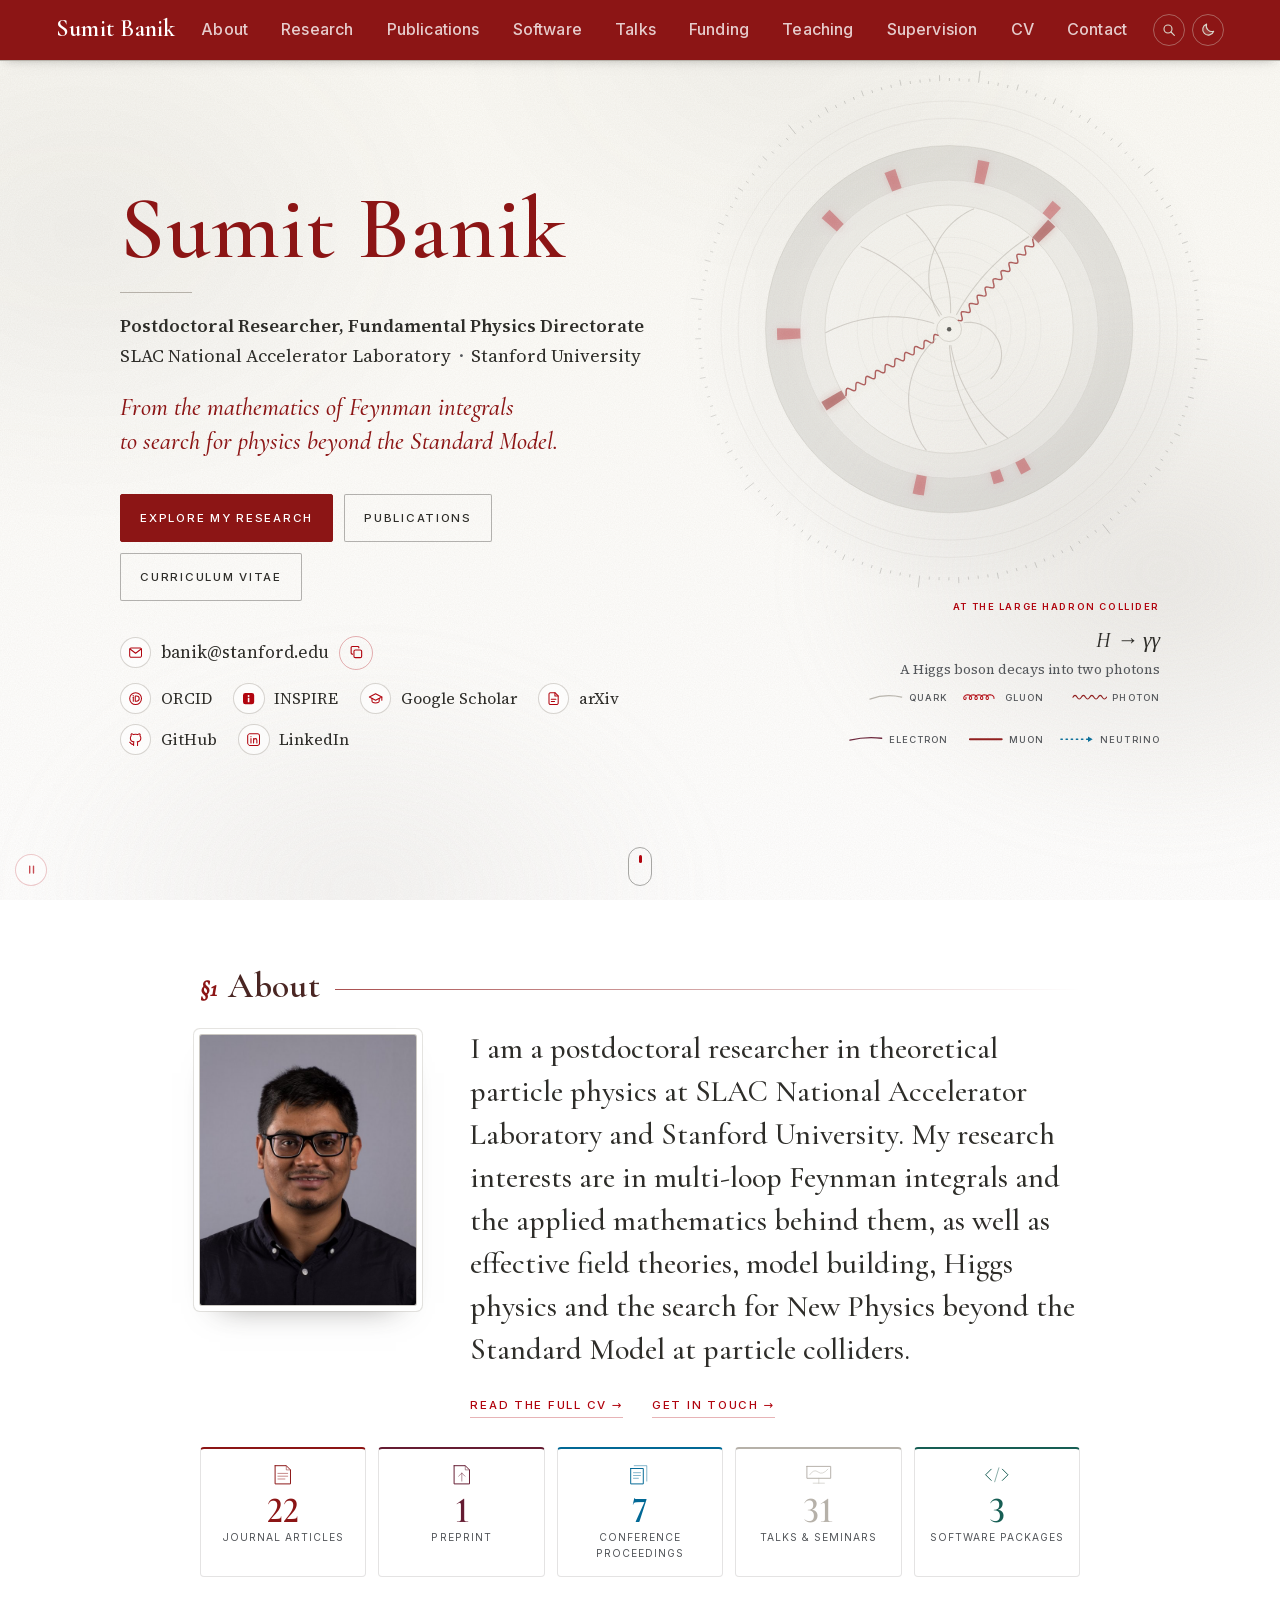
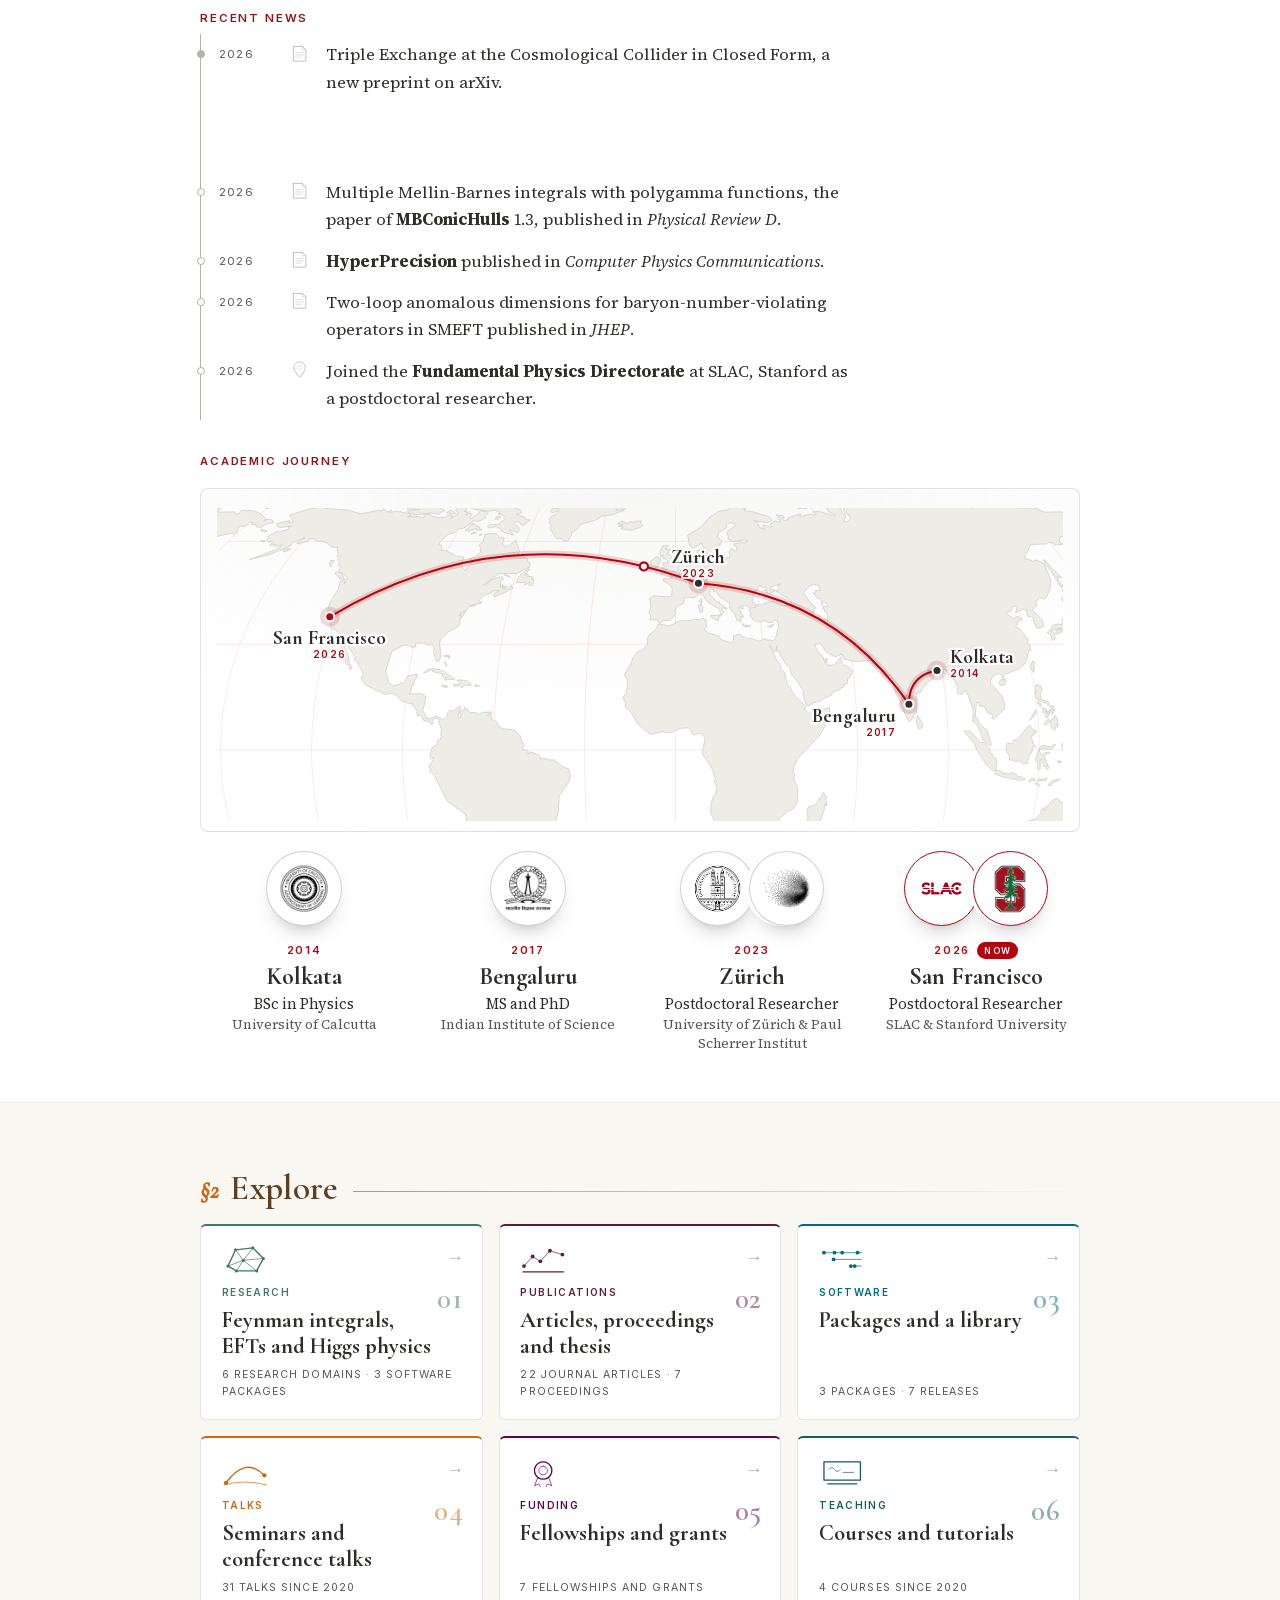
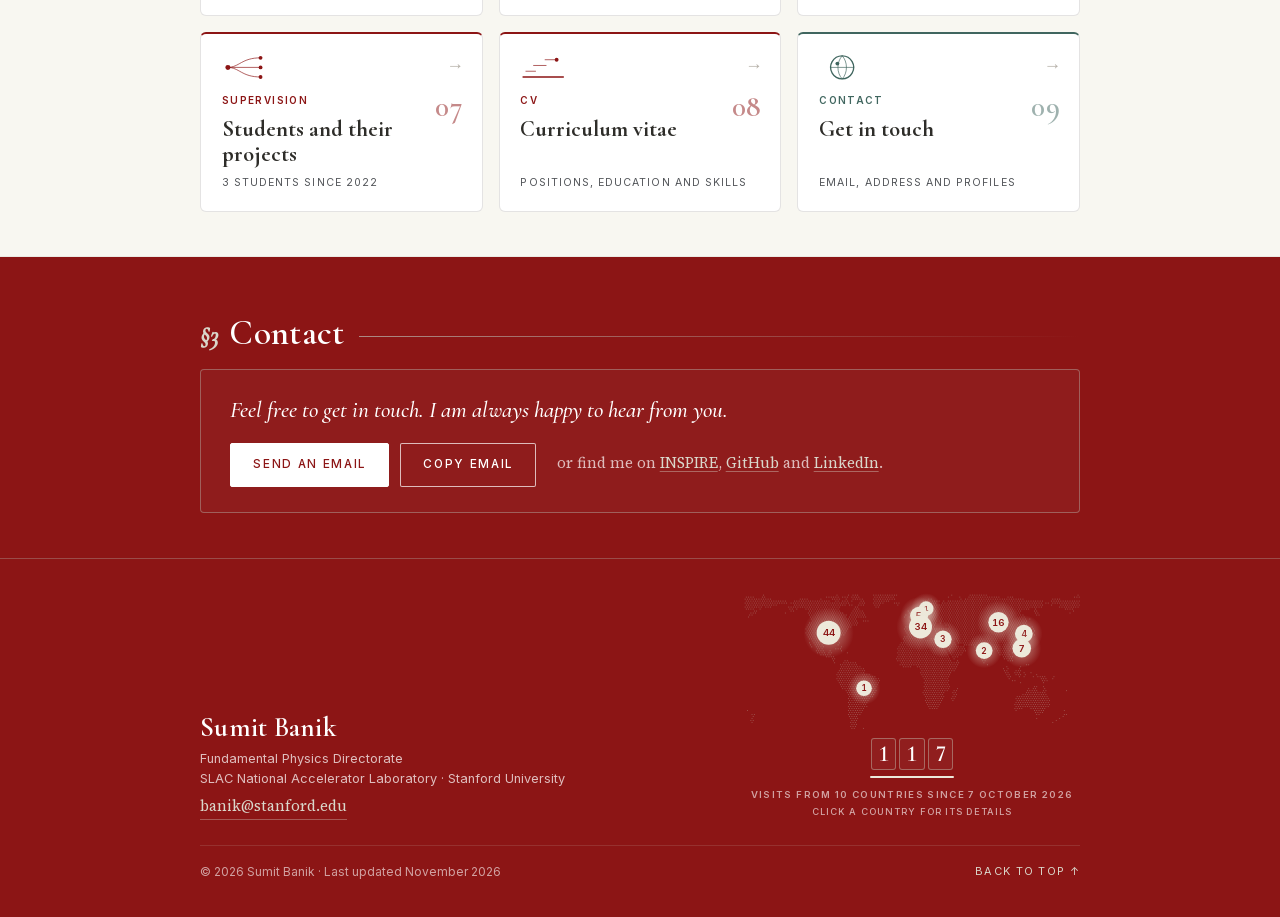
==== commit 44a9a386: "Home: the numbers and the news right after About, a preprints number, and the visitor count from zer" ====
--- a/index.html
+++ b/index.html
@@ -26,7 +26,7 @@
 <link rel="preload" href="assets/fonts/source-serif-4-normal-latin.woff2" as="font" type="font/woff2" crossorigin>
 <link rel="preload" href="assets/fonts/inter-normal-latin.woff2" as="font" type="font/woff2" crossorigin>
 <link rel="stylesheet" href="assets/fonts/fonts.css?v=6ac7587c">
-<link rel="stylesheet" href="assets/style.css?v=6accd31f">
+<link rel="stylesheet" href="assets/style.css?v=6aff3965">
 <script type="application/ld+json">{"@context": "https://schema.org", "@type": "Person", "name": "Sumit Banik", "givenName": "Sumit", "familyName": "Banik", "honorificSuffix": "PhD", "jobTitle": "Postdoctoral Researcher", "worksFor": [{"@type": "Organization", "name": "SLAC National Accelerator Laboratory"}, {"@type": "CollegeOrUniversity", "name": "Stanford University"}], "alumniOf": [{"@type": "CollegeOrUniversity", "name": "Indian Institute of Science"}, {"@type": "CollegeOrUniversity", "name": "University of Calcutta"}], "email": "mailto:banik@stanford.edu", "url": "https://sumitbanikgit.github.io/", "knowsAbout": ["Feynman integrals", "Mellin-Barnes integrals", "hypergeometric functions", "GKZ hypergeometric systems", "Higgs physics", "two-Higgs-doublet models", "Higgs triplets", "leptoquarks", "beyond the Standard Model", "collider phenomenology", "effective field theory", "SMEFT", "renormalization group", "cosmological collider physics", "computer algebra"], "workLocation": {"@type": "Place", "name": "SLAC National Accelerator Laboratory", "address": {"@type": "PostalAddress", "streetAddress": "2575 Sand Hill Road", "addressLocality": "Menlo Park", "addressRegion": "CA", "postalCode": "94025", "addressCountry": "US"}}, "image": "https://sumitbanikgit.github.io/assets/portrait.jpg", "sameAs": ["https://orcid.org/0000-0002-5869-5293", "https://inspirehep.net/authors/1810309", "https://scholar.google.com/citations?user=dNGju0YAAAAJ&hl=en", "https://github.com/SumitBanikGit", "https://www.linkedin.com/in/waytosumitbanik"]}</script>
 <script>document.documentElement.classList.add("js");try{if(!sessionStorage.getItem("sb-intro")&&!matchMedia("(prefers-reduced-motion: reduce)").matches){document.documentElement.classList.add("intro-on");sessionStorage.setItem("sb-intro","1")}}catch(e){}try{if(localStorage.getItem("sb-still")==="1")document.documentElement.classList.add("still")}catch(e){}try{var t=localStorage.getItem("sb-theme");if(t==="dark"||(!t&&matchMedia("(prefers-color-scheme: dark)").matches))document.documentElement.setAttribute("data-theme","dark")}catch(e){}</script>
 </head>
@@ -37,7 +37,7 @@
 <div class="navbar">
   <div class="wrap nav-inner">
     <a class="brand" href="index.html">Sumit Banik</a>
-    <nav aria-label="Pages"><div class="nav-item"><a href="#about">About</a><div class="nav-drop"><a href="#about"><span class="nd-t">About me</span></a><a href="#academic-journey"><span class="nd-t">Academic journey</span><span class="nd-n">Kolkata to San Francisco</span></a><a href="#recent-news"><span class="nd-t">Recent news</span></a><a href="#explore"><span class="nd-t">Explore the site</span></a></div></div><div class="nav-item"><a href="research.html">Research</a><div class="nav-drop"><a class="nd-page" href="research.html">Research page <span aria-hidden="true">→</span></a><a href="research.html#top"><span class="nd-t">A tour of my papers</span><span class="nd-n">30 animated slides</span></a><a href="research.html#research-domains"><span class="nd-t">Research domains</span></a><a href="research.html#selected-work"><span class="nd-t">Selected work</span></a><a href="research.html#a-map-of-the-papers"><span class="nd-t">A map of the papers</span><span class="nd-n">Placed by what they are about</span></a><a href="research.html#one-integral-two-series"><span class="nd-t">One integral, two series</span><span class="nd-n">Two series on a slider</span></a></div></div><div class="nav-item"><a href="publications.html">Publications</a><div class="nav-drop"><a class="nd-page" href="publications.html">Publications page <span aria-hidden="true">→</span></a><a href="publications.html#preprints"><span class="nd-t">Preprints</span><span class="nd-n">One paper</span></a><a href="publications.html#journal-articles"><span class="nd-t">Journal articles</span><span class="nd-n">22 papers</span></a><a href="publications.html#conference-proceedings"><span class="nd-t">Conference proceedings</span><span class="nd-n">7 contributions</span></a><a href="publications.html#thesis"><span class="nd-t">PhD thesis</span><span class="nd-n">IISc, 2022</span></a></div></div><div class="nav-item"><a href="software.html">Software</a><div class="nav-drop"><a class="nd-page" href="software.html">Software page <span aria-hidden="true">→</span></a><a href="software.html#mbconichulls"><span class="nd-t">MBConicHulls</span><span class="nd-n">Mellin-Barnes integrals as hypergeometric series</span></a><a href="software.html#feyngkz"><span class="nd-t">FeynGKZ</span><span class="nd-n">Feynman integrals from GKZ hypergeometric systems</span></a><a href="software.html#hyperprecision"><span class="nd-t">HyperPrecision</span><span class="nd-n">Hypergeometric functions to high precision</span></a><a href="software.html#slq-rg"><span class="nd-t">SLQ-RG</span><span class="nd-n">Two-loop RG equations of the SM with five scalar leptoquarks</span></a></div></div><div class="nav-item"><a href="talks.html">Talks</a><div class="nav-drop"><a class="nd-page" href="talks.html">Talks page <span aria-hidden="true">→</span></a><a href="talks.html#talks"><span class="nd-t">Recent talks</span><span class="nd-n">The latest 6</span></a><a href="talks.html#earlier-talks"><span class="nd-t">Earlier talks</span><span class="nd-n">25 more since 2020</span></a></div></div><div class="nav-item"><a href="funding.html">Funding</a><div class="nav-drop"><a class="nd-page" href="funding.html">Funding page <span aria-hidden="true">→</span></a><a href="funding.html#postdoctoral-fellowships-and-grants"><span class="nd-t">Postdoctoral fellowships and grants</span></a><a href="funding.html#doctoral-and-masters-fellowships"><span class="nd-t">Doctoral and master’s fellowships</span></a></div></div><div class="nav-item"><a href="teaching.html">Teaching</a><div class="nav-drop"><a class="nd-page" href="teaching.html">Teaching page <span aria-hidden="true">→</span></a><a href="teaching.html#proseminar-theoretische-physik"><span class="nd-t">Proseminar Theoretische Physik</span><span class="nd-n">Universität Zürich, 2025</span></a><a href="teaching.html#flavour-physics"><span class="nd-t">Flavour Physics</span><span class="nd-n">Universität Zürich, 2024</span></a><a href="teaching.html#quantum-field-theory-i"><span class="nd-t">Quantum Field Theory I</span><span class="nd-n">ETH Zürich, 2023</span></a><a href="teaching.html#introductory-physics-ii"><span class="nd-t">Introductory Physics II</span><span class="nd-n">Indian Institute of Science, 2020</span></a></div></div><div class="nav-item"><a href="supervision.html">Supervision</a><div class="nav-drop"><a class="nd-page" href="supervision.html">Supervision page <span aria-hidden="true">→</span></a><a href="supervision.html#corentin-eggenspieler"><span class="nd-t">Corentin Eggenspieler</span><span class="nd-n">Master’s student, 2025</span></a><a href="supervision.html#banurega-shanmuganathan"><span class="nd-t">Banurega Shanmuganathan</span><span class="nd-n">Bachelor’s student, 2024</span></a><a href="supervision.html#mathieu-ferey"><span class="nd-t">Mathieu Ferey</span><span class="nd-n">Master’s student, 2022</span></a></div></div><div class="nav-item"><a href="cv.html">CV</a><div class="nav-drop"><a class="nd-page" href="cv.html">CV page <span aria-hidden="true">→</span></a><a href="cv.html#positions"><span class="nd-t">Positions</span></a><a href="cv.html#education"><span class="nd-t">Education</span></a><a href="cv.html#fellowships-and-grants"><span class="nd-t">Fellowships and grants</span></a><a href="cv.html#research-interests"><span class="nd-t">Research interests</span></a><a href="cv.html#computing"><span class="nd-t">Computing</span></a><a href="cv.html#refereeing"><span class="nd-t">Refereeing</span></a><a href="assets/cv/Sumit_Banik_CV.pdf"><span class="nd-t">Download the CV (PDF)</span></a></div></div><div class="nav-item"><a href="contact.html">Contact</a><div class="nav-drop"><a class="nd-page" href="contact.html">Contact page <span aria-hidden="true">→</span></a><a href="mailto:banik@stanford.edu"><span class="nd-t">Write to me</span><span class="nd-n">banik@stanford.edu</span></a><a href="contact.html#reach"><span class="nd-t">Address and profiles</span></a></div></div></nav>
+    <nav aria-label="Pages"><div class="nav-item"><a href="#about">About</a><div class="nav-drop"><a href="#about"><span class="nd-t">About me</span></a><a href="#recent-news"><span class="nd-t">Recent news</span></a><a href="#academic-journey"><span class="nd-t">Academic journey</span><span class="nd-n">Kolkata to San Francisco</span></a><a href="#explore"><span class="nd-t">Explore the site</span></a></div></div><div class="nav-item"><a href="research.html">Research</a><div class="nav-drop"><a class="nd-page" href="research.html">Research page <span aria-hidden="true">→</span></a><a href="research.html#top"><span class="nd-t">A tour of my papers</span><span class="nd-n">30 animated slides</span></a><a href="research.html#research-domains"><span class="nd-t">Research domains</span></a><a href="research.html#selected-work"><span class="nd-t">Selected work</span></a><a href="research.html#a-map-of-the-papers"><span class="nd-t">A map of the papers</span><span class="nd-n">Placed by what they are about</span></a><a href="research.html#one-integral-two-series"><span class="nd-t">One integral, two series</span><span class="nd-n">Two series on a slider</span></a></div></div><div class="nav-item"><a href="publications.html">Publications</a><div class="nav-drop"><a class="nd-page" href="publications.html">Publications page <span aria-hidden="true">→</span></a><a href="publications.html#preprints"><span class="nd-t">Preprints</span><span class="nd-n">One paper</span></a><a href="publications.html#journal-articles"><span class="nd-t">Journal articles</span><span class="nd-n">22 papers</span></a><a href="publications.html#conference-proceedings"><span class="nd-t">Conference proceedings</span><span class="nd-n">7 contributions</span></a><a href="publications.html#thesis"><span class="nd-t">PhD thesis</span><span class="nd-n">IISc, 2022</span></a></div></div><div class="nav-item"><a href="software.html">Software</a><div class="nav-drop"><a class="nd-page" href="software.html">Software page <span aria-hidden="true">→</span></a><a href="software.html#mbconichulls"><span class="nd-t">MBConicHulls</span><span class="nd-n">Mellin-Barnes integrals as hypergeometric series</span></a><a href="software.html#feyngkz"><span class="nd-t">FeynGKZ</span><span class="nd-n">Feynman integrals from GKZ hypergeometric systems</span></a><a href="software.html#hyperprecision"><span class="nd-t">HyperPrecision</span><span class="nd-n">Hypergeometric functions to high precision</span></a><a href="software.html#slq-rg"><span class="nd-t">SLQ-RG</span><span class="nd-n">Two-loop RG equations of the SM with five scalar leptoquarks</span></a></div></div><div class="nav-item"><a href="talks.html">Talks</a><div class="nav-drop"><a class="nd-page" href="talks.html">Talks page <span aria-hidden="true">→</span></a><a href="talks.html#talks"><span class="nd-t">Recent talks</span><span class="nd-n">The latest 6</span></a><a href="talks.html#earlier-talks"><span class="nd-t">Earlier talks</span><span class="nd-n">25 more since 2020</span></a></div></div><div class="nav-item"><a href="funding.html">Funding</a><div class="nav-drop"><a class="nd-page" href="funding.html">Funding page <span aria-hidden="true">→</span></a><a href="funding.html#postdoctoral-fellowships-and-grants"><span class="nd-t">Postdoctoral fellowships and grants</span></a><a href="funding.html#doctoral-and-masters-fellowships"><span class="nd-t">Doctoral and master’s fellowships</span></a></div></div><div class="nav-item"><a href="teaching.html">Teaching</a><div class="nav-drop"><a class="nd-page" href="teaching.html">Teaching page <span aria-hidden="true">→</span></a><a href="teaching.html#proseminar-theoretische-physik"><span class="nd-t">Proseminar Theoretische Physik</span><span class="nd-n">Universität Zürich, 2025</span></a><a href="teaching.html#flavour-physics"><span class="nd-t">Flavour Physics</span><span class="nd-n">Universität Zürich, 2024</span></a><a href="teaching.html#quantum-field-theory-i"><span class="nd-t">Quantum Field Theory I</span><span class="nd-n">ETH Zürich, 2023</span></a><a href="teaching.html#introductory-physics-ii"><span class="nd-t">Introductory Physics II</span><span class="nd-n">Indian Institute of Science, 2020</span></a></div></div><div class="nav-item"><a href="supervision.html">Supervision</a><div class="nav-drop"><a class="nd-page" href="supervision.html">Supervision page <span aria-hidden="true">→</span></a><a href="supervision.html#corentin-eggenspieler"><span class="nd-t">Corentin Eggenspieler</span><span class="nd-n">Master’s student, 2025</span></a><a href="supervision.html#banurega-shanmuganathan"><span class="nd-t">Banurega Shanmuganathan</span><span class="nd-n">Bachelor’s student, 2024</span></a><a href="supervision.html#mathieu-ferey"><span class="nd-t">Mathieu Ferey</span><span class="nd-n">Master’s student, 2022</span></a></div></div><div class="nav-item"><a href="cv.html">CV</a><div class="nav-drop"><a class="nd-page" href="cv.html">CV page <span aria-hidden="true">→</span></a><a href="cv.html#positions"><span class="nd-t">Positions</span></a><a href="cv.html#education"><span class="nd-t">Education</span></a><a href="cv.html#fellowships-and-grants"><span class="nd-t">Fellowships and grants</span></a><a href="cv.html#research-interests"><span class="nd-t">Research interests</span></a><a href="cv.html#computing"><span class="nd-t">Computing</span></a><a href="cv.html#refereeing"><span class="nd-t">Refereeing</span></a><a href="assets/cv/Sumit_Banik_CV.pdf"><span class="nd-t">Download the CV (PDF)</span></a></div></div><div class="nav-item"><a href="contact.html">Contact</a><div class="nav-drop"><a class="nd-page" href="contact.html">Contact page <span aria-hidden="true">→</span></a><a href="mailto:banik@stanford.edu"><span class="nd-t">Write to me</span><span class="nd-n">banik@stanford.edu</span></a><a href="contact.html#reach"><span class="nd-t">Address and profiles</span></a></div></div></nav>
     <div class="nav-tools"><button class="ss-btn" type="button" aria-label="Search the site" title="Search the site (press /)"><svg viewBox="0 0 24 24" aria-hidden="true"><circle cx="10.5" cy="10.5" r="6"/><path d="M15 15l5 5"/></svg></button><button class="theme-toggle" type="button" aria-pressed="false" aria-label="Dark mode" title="Switch to dark mode"><svg viewBox="0 0 24 24" aria-hidden="true"><g class="tt-sun"><circle cx="12" cy="12" r="4.2"/><path d="M12 2.6v2.1M12 19.3v2.1M2.6 12h2.1M19.3 12h2.1M5.4 5.4l1.5 1.5M17.1 17.1l1.5 1.5M5.4 18.6l1.5-1.5M17.1 6.9l1.5-1.5"/></g><path class="tt-moon" d="M19.5 14.6A8 8 0 0 1 9.4 4.5a8 8 0 1 0 10.1 10.1z"/></svg></button></div>
   </div>
 </div>
@@ -114,20 +114,12 @@
 </div>
 </div>
 
-<h3 class="sect" id="academic-journey">Academic journey<a class="sec-link" href="#academic-journey" aria-hidden="true" tabindex="-1"><svg viewBox="0 0 24 24"><path d="M10 14a4 4 0 0 0 5.66 0l3-3a4 4 0 0 0-5.66-5.66l-1.1 1.1"/><path d="M14 10a4 4 0 0 0-5.66 0l-3 3a4 4 0 0 0 5.66 5.66l1.1-1.1"/></svg></a></h3>
-<figure class="journey-map" data-hold="5600"><svg viewBox="96 16 930 344" role="img" aria-label="Academic journey through Kolkata 2014, Bengaluru 2017, Zürich 2023, San Francisco 2026"><path class="jm-grat" d="M25.6 397.9L35.2 397.9L44.8 397.9L54.4 397.9L63.9 397.9L73.5 397.9L83.1 397.9L92.7 397.9L102.2 397.9L111.8 397.9L121.4 397.9L130.9 397.9L140.5 397.9L150.1 397.9L159.7 397.9L169.2 397.9L178.8 397.9L188.4 397.9L198.0 397.9L207.5 397.9L217.1 397.9L226.7 397.9L236.2 397.9L245.8 397.9L255.4 397.9L265.0 397.9L274.5 397.9L284.1 397.9L293.7 397.9L303.2 397.9L312.8 397.9L322.4 397.9L332.0 397.9L341.5 397.9L351.1 397.9L360.7 397.9L370.3 397.9L379.8 397.9L389.4 397.9L399.0 397.9L408.5 397.9L418.1 397.9L427.7 397.9L437.3 397.9L446.8 397.9L456.4 397.9L466.0 397.9L475.6 397.9L485.1 397.9L494.7 397.9L504.3 397.9L513.8 397.9L523.4 397.9L533.0 397.9L542.6 397.9L552.1 397.9L561.7 397.9L571.3 397.9L580.9 397.9L590.4 397.9L600.0 397.9L609.6 397.9L619.1 397.9L628.7 397.9L638.3 397.9L647.9 397.9L657.4 397.9L667.0 397.9L676.6 397.9L686.2 397.9L695.7 397.9L705.3 397.9L714.9 397.9L724.4 397.9L734.0 397.9L743.6 397.9L753.2 397.9L762.7 397.9L772.3 397.9L781.9 397.9L791.5 397.9L801.0 397.9L810.6 397.9L820.2 397.9L829.7 397.9L839.3 397.9L848.9 397.9L858.5 397.9L868.0 397.9L877.6 397.9L887.2 397.9L896.8 397.9L906.3 397.9L915.9 397.9L925.5 397.9L935.0 397.9L944.6 397.9L954.2 397.9L963.8 397.9L973.3 397.9L982.9 397.9L992.5 397.9L1002.0 397.9L1011.6 397.9L1021.2 397.9L1030.8 397.9L1040.3 397.9L1049.9 397.9L1059.5 397.9L1069.1 397.9L1078.6 397.9L1088.2 397.9L1097.8 397.9L1107.3 397.9L1116.9 397.9L1126.5 397.9L1136.1 397.9L1145.6 397.9L1155.2 397.9L1164.8 397.9L1174.4 397.9M0.0 281.8L10.0 281.8L20.0 281.8L30.0 281.8L40.0 281.8L50.0 281.8L60.0 281.8L70.0 281.8L80.0 281.8L90.0 281.8L100.0 281.8L110.0 281.8L120.0 281.8L130.0 281.8L140.0 281.8L150.0 281.8L160.0 281.8L170.0 281.8L180.0 281.8L190.0 281.8L200.0 281.8L210.0 281.8L220.0 281.8L230.0 281.8L240.0 281.8L250.0 281.8L260.0 281.8L270.0 281.8L280.0 281.8L290.0 281.8L300.0 281.8L310.0 281.8L320.0 281.8L330.0 281.8L340.0 281.8L350.0 281.8L360.0 281.8L370.0 281.8L380.0 281.8L390.0 281.8L400.0 281.8L410.0 281.8L420.0 281.8L430.0 281.8L440.0 281.8L450.0 281.8L460.0 281.8L470.0 281.8L480.0 281.8L490.0 281.8L500.0 281.8L510.0 281.8L520.0 281.8L530.0 281.8L540.0 281.8L550.0 281.8L560.0 281.8L570.0 281.8L580.0 281.8L590.0 281.8L600.0 281.8L610.0 281.8L620.0 281.8L630.0 281.8L640.0 281.8L650.0 281.8L660.0 281.8L670.0 281.8L680.0 281.8L690.0 281.8L700.0 281.8L710.0 281.8L720.0 281.8L730.0 281.8L740.0 281.8L750.0 281.8L760.0 281.8L770.0 281.8L780.0 281.8L790.0 281.8L800.0 281.8L810.0 281.8L820.0 281.8L830.0 281.8L840.0 281.8L850.0 281.8L860.0 281.8L870.0 281.8L880.0 281.8L890.0 281.8L900.0 281.8L910.0 281.8L920.0 281.8L930.0 281.8L940.0 281.8L950.0 281.8L960.0 281.8L970.0 281.8L980.0 281.8L990.0 281.8L1000.0 281.8L1010.0 281.8L1020.0 281.8L1030.0 281.8L1040.0 281.8L1050.0 281.8L1060.0 281.8L1070.0 281.8L1080.0 281.8L1090.0 281.8L1100.0 281.8L1110.0 281.8L1120.0 281.8L1130.0 281.8L1140.0 281.8L1150.0 281.8L1160.0 281.8L1170.0 281.8L1180.0 281.8L1190.0 281.8L1200.0 281.8M25.6 165.7L35.2 165.7L44.8 165.7L54.4 165.7L63.9 165.7L73.5 165.7L83.1 165.7L92.7 165.7L102.2 165.7L111.8 165.7L121.4 165.7L130.9 165.7L140.5 165.7L150.1 165.7L159.7 165.7L169.2 165.7L178.8 165.7L188.4 165.7L198.0 165.7L207.5 165.7L217.1 165.7L226.7 165.7L236.2 165.7L245.8 165.7L255.4 165.7L265.0 165.7L274.5 165.7L284.1 165.7L293.7 165.7L303.2 165.7L312.8 165.7L322.4 165.7L332.0 165.7L341.5 165.7L351.1 165.7L360.7 165.7L370.3 165.7L379.8 165.7L389.4 165.7L399.0 165.7L408.5 165.7L418.1 165.7L427.7 165.7L437.3 165.7L446.8 165.7L456.4 165.7L466.0 165.7L475.6 165.7L485.1 165.7L494.7 165.7L504.3 165.7L513.8 165.7L523.4 165.7L533.0 165.7L542.6 165.7L552.1 165.7L561.7 165.7L571.3 165.7L580.9 165.7L590.4 165.7L600.0 165.7L609.6 165.7L619.1 165.7L628.7 165.7L638.3 165.7L647.9 165.7L657.4 165.7L667.0 165.7L676.6 165.7L686.2 165.7L695.7 165.7L705.3 165.7L714.9 165.7L724.4 165.7L734.0 165.7L743.6 165.7L753.2 165.7L762.7 165.7L772.3 165.7L781.9 165.7L791.5 165.7L801.0 165.7L810.6 165.7L820.2 165.7L829.7 165.7L839.3 165.7L848.9 165.7L858.5 165.7L868.0 165.7L877.6 165.7L887.2 165.7L896.8 165.7L906.3 165.7L915.9 165.7L925.5 165.7L935.0 165.7L944.6 165.7L954.2 165.7L963.8 165.7L973.3 165.7L982.9 165.7L992.5 165.7L1002.0 165.7L1011.6 165.7L1021.2 165.7L1030.8 165.7L1040.3 165.7L1049.9 165.7L1059.5 165.7L1069.1 165.7L1078.6 165.7L1088.2 165.7L1097.8 165.7L1107.3 165.7L1116.9 165.7L1126.5 165.7L1136.1 165.7L1145.6 165.7L1155.2 165.7L1164.8 165.7L1174.4 165.7M108.7 52.7L116.8 52.7L125.0 52.7L133.2 52.7L141.4 52.7L149.6 52.7L157.8 52.7L166.0 52.7L174.2 52.7L182.4 52.7L190.5 52.7L198.7 52.7L206.9 52.7L215.1 52.7L223.3 52.7L231.5 52.7L239.7 52.7L247.9 52.7L256.1 52.7L264.2 52.7L272.4 52.7L280.6 52.7L288.8 52.7L297.0 52.7L305.2 52.7L313.4 52.7L321.6 52.7L329.8 52.7L337.9 52.7L346.1 52.7L354.3 52.7L362.5 52.7L370.7 52.7L378.9 52.7L387.1 52.7L395.3 52.7L403.5 52.7L411.7 52.7L419.8 52.7L428.0 52.7L436.2 52.7L444.4 52.7L452.6 52.7L460.8 52.7L469.0 52.7L477.2 52.7L485.4 52.7L493.5 52.7L501.7 52.7L509.9 52.7L518.1 52.7L526.3 52.7L534.5 52.7L542.7 52.7L550.9 52.7L559.1 52.7L567.2 52.7L575.4 52.7L583.6 52.7L591.8 52.7L600.0 52.7L608.2 52.7L616.4 52.7L624.6 52.7L632.8 52.7L640.9 52.7L649.1 52.7L657.3 52.7L665.5 52.7L673.7 52.7L681.9 52.7L690.1 52.7L698.3 52.7L706.5 52.7L714.6 52.7L722.8 52.7L731.0 52.7L739.2 52.7L747.4 52.7L755.6 52.7L763.8 52.7L772.0 52.7L780.2 52.7L788.3 52.7L796.5 52.7L804.7 52.7L812.9 52.7L821.1 52.7L829.3 52.7L837.5 52.7L845.7 52.7L853.9 52.7L862.1 52.7L870.2 52.7L878.4 52.7L886.6 52.7L894.8 52.7L903.0 52.7L911.2 52.7L919.4 52.7L927.6 52.7L935.8 52.7L943.9 52.7L952.1 52.7L960.3 52.7L968.5 52.7L976.7 52.7L984.9 52.7L993.1 52.7L1001.3 52.7L1009.5 52.7L1017.6 52.7L1025.8 52.7L1034.0 52.7L1042.2 52.7L1050.4 52.7L1058.6 52.7L1066.8 52.7L1075.0 52.7L1083.2 52.7L1091.3 52.7M80.7 482.0L74.3 474.6L68.2 467.1L62.3 459.5L56.8 451.9L51.5 444.3L46.5 436.6L41.8 428.9L37.4 421.1L33.2 413.4L29.3 405.6L25.6 397.9L22.3 390.1L19.1 382.3L16.2 374.6L13.6 366.8L11.2 359.0L9.1 351.3L7.2 343.5L5.5 335.8L4.0 328.1L2.8 320.4L1.8 312.6L1.0 304.9L0.4 297.2L0.1 289.5L0.0 281.8L0.1 274.1L0.4 266.4L1.0 258.6L1.8 250.9L2.8 243.2L4.0 235.5L5.5 227.8L7.2 220.0L9.1 212.3L11.2 204.5L13.6 196.8L16.2 189.0L19.1 181.3L22.3 173.5L25.6 165.7L29.3 157.9L33.2 150.2L37.4 142.4L41.8 134.7L46.5 127.0L51.5 119.3L56.8 111.6L62.3 104.0L68.2 96.5L74.3 89.0L80.7 81.5L87.3 74.2L94.2 66.9L101.3 59.7L108.7 52.7L116.2 45.7L124.0 38.8L131.9 32.0L140.0 25.3L148.3 18.8L156.8 12.4L165.5 6.1L174.6 0.0M167.2 482.0L161.9 474.6L156.8 467.1L152.0 459.5L147.3 451.9L142.9 444.3L138.8 436.6L134.8 428.9L131.1 421.1L127.7 413.4L124.4 405.6L121.4 397.9L118.6 390.1L115.9 382.3L113.5 374.6L111.3 366.8L109.4 359.0L107.6 351.3L106.0 343.5L104.6 335.8L103.3 328.1L102.3 320.4L101.5 312.6L100.8 304.9L100.4 297.2L100.1 289.5L100.0 281.8L100.1 274.1L100.4 266.4L100.8 258.6L101.5 250.9L102.3 243.2L103.3 235.5L104.6 227.8L106.0 220.0L107.6 212.3L109.4 204.5L111.3 196.8L113.5 189.0L115.9 181.3L118.6 173.5L121.4 165.7L124.4 157.9L127.7 150.2L131.1 142.4L134.8 134.7L138.8 127.0L142.9 119.3L147.3 111.6L152.0 104.0L156.8 96.5L161.9 89.0L167.2 81.5L172.7 74.2L178.5 66.9L184.4 59.7L190.5 52.7L196.8 45.7L203.3 38.8L209.9 32.0L216.7 25.3L223.6 18.8L230.7 12.4L237.9 6.1L245.5 0.0M253.8 482.0L249.5 474.6L245.4 467.1L241.6 459.5L237.9 451.9L234.3 444.3L231.0 436.6L227.9 428.9L224.9 421.1L222.1 413.4L219.5 405.6L217.1 397.9L214.8 390.1L212.8 382.3L210.8 374.6L209.1 366.8L207.5 359.0L206.0 351.3L204.8 343.5L203.6 335.8L202.7 328.1L201.9 320.4L201.2 312.6L200.7 304.9L200.3 297.2L200.1 289.5L200.0 281.8L200.1 274.1L200.3 266.4L200.7 258.6L201.2 250.9L201.9 243.2L202.7 235.5L203.6 227.8L204.8 220.0L206.0 212.3L207.5 204.5L209.1 196.8L210.8 189.0L212.8 181.3L214.8 173.5L217.1 165.7L219.5 157.9L222.1 150.2L224.9 142.4L227.9 134.7L231.0 127.0L234.3 119.3L237.9 111.6L241.6 104.0L245.4 96.5L249.5 89.0L253.8 81.5L258.2 74.2L262.8 66.9L267.5 59.7L272.4 52.7L277.5 45.7L282.6 38.8L287.9 32.0L293.3 25.3L298.9 18.8L304.5 12.4L310.3 6.1L316.4 0.0M340.3 482.0L337.1 474.6L334.1 467.1L331.2 459.5L328.4 451.9L325.8 444.3L323.3 436.6L320.9 428.9L318.7 421.1L316.6 413.4L314.6 405.6L312.8 397.9L311.1 390.1L309.6 382.3L308.1 374.6L306.8 366.8L305.6 359.0L304.5 351.3L303.6 343.5L302.7 335.8L302.0 328.1L301.4 320.4L300.9 312.6L300.5 304.9L300.2 297.2L300.1 289.5L300.0 281.8L300.1 274.1L300.2 266.4L300.5 258.6L300.9 250.9L301.4 243.2L302.0 235.5L302.7 227.8L303.6 220.0L304.5 212.3L305.6 204.5L306.8 196.8L308.1 189.0L309.6 181.3L311.1 173.5L312.8 165.7L314.6 157.9L316.6 150.2L318.7 142.4L320.9 134.7L323.3 127.0L325.8 119.3L328.4 111.6L331.2 104.0L334.1 96.5L337.1 89.0L340.3 81.5L343.6 74.2L347.1 66.9L350.7 59.7L354.3 52.7L358.1 45.7L362.0 38.8L366.0 32.0L370.0 25.3L374.2 18.8L378.4 12.4L382.8 6.1L387.3 0.0M426.9 482.0L424.8 474.6L422.7 467.1L420.8 459.5L418.9 451.9L417.2 444.3L415.5 436.6L413.9 428.9L412.5 421.1L411.1 413.4L409.8 405.6L408.5 397.9L407.4 390.1L406.4 382.3L405.4 374.6L404.5 366.8L403.7 359.0L403.0 351.3L402.4 343.5L401.8 335.8L401.3 328.1L400.9 320.4L400.6 312.6L400.3 304.9L400.1 297.2L400.0 289.5L400.0 281.8L400.0 274.1L400.1 266.4L400.3 258.6L400.6 250.9L400.9 243.2L401.3 235.5L401.8 227.8L402.4 220.0L403.0 212.3L403.7 204.5L404.5 196.8L405.4 189.0L406.4 181.3L407.4 173.5L408.5 165.7L409.8 157.9L411.1 150.2L412.5 142.4L413.9 134.7L415.5 127.0L417.2 119.3L418.9 111.6L420.8 104.0L422.7 96.5L424.8 89.0L426.9 81.5L429.1 74.2L431.4 66.9L433.8 59.7L436.2 52.7L438.7 45.7L441.3 38.8L444.0 32.0L446.7 25.3L449.4 18.8L452.3 12.4L455.2 6.1L458.2 0.0M513.4 482.0L512.4 474.6L511.4 467.1L510.4 459.5L509.5 451.9L508.6 444.3L507.8 436.6L507.0 428.9L506.2 421.1L505.5 413.4L504.9 405.6L504.3 397.9L503.7 390.1L503.2 382.3L502.7 374.6L502.3 366.8L501.9 359.0L501.5 351.3L501.2 343.5L500.9 335.8L500.7 328.1L500.5 320.4L500.3 312.6L500.2 304.9L500.1 297.2L500.0 289.5L500.0 281.8L500.0 274.1L500.1 266.4L500.2 258.6L500.3 250.9L500.5 243.2L500.7 235.5L500.9 227.8L501.2 220.0L501.5 212.3L501.9 204.5L502.3 196.8L502.7 189.0L503.2 181.3L503.7 173.5L504.3 165.7L504.9 157.9L505.5 150.2L506.2 142.4L507.0 134.7L507.8 127.0L508.6 119.3L509.5 111.6L510.4 104.0L511.4 96.5L512.4 89.0L513.4 81.5L514.5 74.2L515.7 66.9L516.9 59.7L518.1 52.7L519.4 45.7L520.7 38.8L522.0 32.0L523.3 25.3L524.7 18.8L526.1 12.4L527.6 6.1L529.1 0.0M600.0 482.0L600.0 474.6L600.0 467.1L600.0 459.5L600.0 451.9L600.0 444.3L600.0 436.6L600.0 428.9L600.0 421.1L600.0 413.4L600.0 405.6L600.0 397.9L600.0 390.1L600.0 382.3L600.0 374.6L600.0 366.8L600.0 359.0L600.0 351.3L600.0 343.5L600.0 335.8L600.0 328.1L600.0 320.4L600.0 312.6L600.0 304.9L600.0 297.2L600.0 289.5L600.0 281.8L600.0 274.1L600.0 266.4L600.0 258.6L600.0 250.9L600.0 243.2L600.0 235.5L600.0 227.8L600.0 220.0L600.0 212.3L600.0 204.5L600.0 196.8L600.0 189.0L600.0 181.3L600.0 173.5L600.0 165.7L600.0 157.9L600.0 150.2L600.0 142.4L600.0 134.7L600.0 127.0L600.0 119.3L600.0 111.6L600.0 104.0L600.0 96.5L600.0 89.0L600.0 81.5L600.0 74.2L600.0 66.9L600.0 59.7L600.0 52.7L600.0 45.7L600.0 38.8L600.0 32.0L600.0 25.3L600.0 18.8L600.0 12.4L600.0 6.1L600.0 0.0M686.6 482.0L687.6 474.6L688.6 467.1L689.6 459.5L690.5 451.9L691.4 444.3L692.2 436.6L693.0 428.9L693.8 421.1L694.5 413.4L695.1 405.6L695.7 397.9L696.3 390.1L696.8 382.3L697.3 374.6L697.7 366.8L698.1 359.0L698.5 351.3L698.8 343.5L699.1 335.8L699.3 328.1L699.5 320.4L699.7 312.6L699.8 304.9L699.9 297.2L700.0 289.5L700.0 281.8L700.0 274.1L699.9 266.4L699.8 258.6L699.7 250.9L699.5 243.2L699.3 235.5L699.1 227.8L698.8 220.0L698.5 212.3L698.1 204.5L697.7 196.8L697.3 189.0L696.8 181.3L696.3 173.5L695.7 165.7L695.1 157.9L694.5 150.2L693.8 142.4L693.0 134.7L692.2 127.0L691.4 119.3L690.5 111.6L689.6 104.0L688.6 96.5L687.6 89.0L686.6 81.5L685.5 74.2L684.3 66.9L683.1 59.7L681.9 52.7L680.6 45.7L679.3 38.8L678.0 32.0L676.7 25.3L675.3 18.8L673.9 12.4L672.4 6.1L670.9 0.0M773.1 482.0L775.2 474.6L777.3 467.1L779.2 459.5L781.1 451.9L782.8 444.3L784.5 436.6L786.1 428.9L787.5 421.1L788.9 413.4L790.2 405.6L791.5 397.9L792.6 390.1L793.6 382.3L794.6 374.6L795.5 366.8L796.3 359.0L797.0 351.3L797.6 343.5L798.2 335.8L798.7 328.1L799.1 320.4L799.4 312.6L799.7 304.9L799.9 297.2L800.0 289.5L800.0 281.8L800.0 274.1L799.9 266.4L799.7 258.6L799.4 250.9L799.1 243.2L798.7 235.5L798.2 227.8L797.6 220.0L797.0 212.3L796.3 204.5L795.5 196.8L794.6 189.0L793.6 181.3L792.6 173.5L791.5 165.7L790.2 157.9L788.9 150.2L787.5 142.4L786.1 134.7L784.5 127.0L782.8 119.3L781.1 111.6L779.2 104.0L777.3 96.5L775.2 89.0L773.1 81.5L770.9 74.2L768.6 66.9L766.2 59.7L763.8 52.7L761.3 45.7L758.7 38.8L756.0 32.0L753.3 25.3L750.6 18.8L747.7 12.4L744.8 6.1L741.8 0.0M859.7 482.0L862.9 474.6L865.9 467.1L868.8 459.5L871.6 451.9L874.2 444.3L876.7 436.6L879.1 428.9L881.3 421.1L883.4 413.4L885.4 405.6L887.2 397.9L888.9 390.1L890.4 382.3L891.9 374.6L893.2 366.8L894.4 359.0L895.5 351.3L896.4 343.5L897.3 335.8L898.0 328.1L898.6 320.4L899.1 312.6L899.5 304.9L899.8 297.2L899.9 289.5L900.0 281.8L899.9 274.1L899.8 266.4L899.5 258.6L899.1 250.9L898.6 243.2L898.0 235.5L897.3 227.8L896.4 220.0L895.5 212.3L894.4 204.5L893.2 196.8L891.9 189.0L890.4 181.3L888.9 173.5L887.2 165.7L885.4 157.9L883.4 150.2L881.3 142.4L879.1 134.7L876.7 127.0L874.2 119.3L871.6 111.6L868.8 104.0L865.9 96.5L862.9 89.0L859.7 81.5L856.4 74.2L852.9 66.9L849.3 59.7L845.7 52.7L841.9 45.7L838.0 38.8L834.0 32.0L830.0 25.3L825.8 18.8L821.6 12.4L817.2 6.1L812.7 0.0M946.2 482.0L950.5 474.6L954.6 467.1L958.4 459.5L962.1 451.9L965.7 444.3L969.0 436.6L972.1 428.9L975.1 421.1L977.9 413.4L980.5 405.6L982.9 397.9L985.2 390.1L987.2 382.3L989.2 374.6L990.9 366.8L992.5 359.0L994.0 351.3L995.2 343.5L996.4 335.8L997.3 328.1L998.1 320.4L998.8 312.6L999.3 304.9L999.7 297.2L999.9 289.5L1000.0 281.8L999.9 274.1L999.7 266.4L999.3 258.6L998.8 250.9L998.1 243.2L997.3 235.5L996.4 227.8L995.2 220.0L994.0 212.3L992.5 204.5L990.9 196.8L989.2 189.0L987.2 181.3L985.2 173.5L982.9 165.7L980.5 157.9L977.9 150.2L975.1 142.4L972.1 134.7L969.0 127.0L965.7 119.3L962.1 111.6L958.4 104.0L954.6 96.5L950.5 89.0L946.2 81.5L941.8 74.2L937.2 66.9L932.5 59.7L927.6 52.7L922.5 45.7L917.4 38.8L912.1 32.0L906.7 25.3L901.1 18.8L895.5 12.4L889.7 6.1L883.6 0.0M1032.8 482.0L1038.1 474.6L1043.2 467.1L1048.0 459.5L1052.7 451.9L1057.1 444.3L1061.2 436.6L1065.2 428.9L1068.9 421.1L1072.3 413.4L1075.6 405.6L1078.6 397.9L1081.4 390.1L1084.1 382.3L1086.5 374.6L1088.7 366.8L1090.6 359.0L1092.4 351.3L1094.0 343.5L1095.4 335.8L1096.7 328.1L1097.7 320.4L1098.5 312.6L1099.2 304.9L1099.6 297.2L1099.9 289.5L1100.0 281.8L1099.9 274.1L1099.6 266.4L1099.2 258.6L1098.5 250.9L1097.7 243.2L1096.7 235.5L1095.4 227.8L1094.0 220.0L1092.4 212.3L1090.6 204.5L1088.7 196.8L1086.5 189.0L1084.1 181.3L1081.4 173.5L1078.6 165.7L1075.6 157.9L1072.3 150.2L1068.9 142.4L1065.2 134.7L1061.2 127.0L1057.1 119.3L1052.7 111.6L1048.0 104.0L1043.2 96.5L1038.1 89.0L1032.8 81.5L1027.3 74.2L1021.5 66.9L1015.6 59.7L1009.5 52.7L1003.2 45.7L996.7 38.8L990.1 32.0L983.3 25.3L976.4 18.8L969.3 12.4L962.1 6.1L954.5 0.0M1119.3 482.0L1125.7 474.6L1131.8 467.1L1137.7 459.5L1143.2 451.9L1148.5 444.3L1153.5 436.6L1158.2 428.9L1162.6 421.1L1166.8 413.4L1170.7 405.6L1174.4 397.9L1177.7 390.1L1180.9 382.3L1183.8 374.6L1186.4 366.8L1188.8 359.0L1190.9 351.3L1192.8 343.5L1194.5 335.8L1196.0 328.1L1197.2 320.4L1198.2 312.6L1199.0 304.9L1199.6 297.2L1199.9 289.5L1200.0 281.8L1199.9 274.1L1199.6 266.4L1199.0 258.6L1198.2 250.9L1197.2 243.2L1196.0 235.5L1194.5 227.8L1192.8 220.0L1190.9 212.3L1188.8 204.5L1186.4 196.8L1183.8 189.0L1180.9 181.3L1177.7 173.5L1174.4 165.7L1170.7 157.9L1166.8 150.2L1162.6 142.4L1158.2 134.7L1153.5 127.0L1148.5 119.3L1143.2 111.6L1137.7 104.0L1131.8 96.5L1125.7 89.0L1119.3 81.5L1112.7 74.2L1105.8 66.9L1098.7 59.7L1091.3 52.7L1083.8 45.7L1076.0 38.8L1068.1 32.0L1060.0 25.3L1051.7 18.8L1043.2 12.4L1034.5 6.1L1025.4 0.0"/><path class="jm-land" d="M430.1 478.7L432.9 480.4L432.4 481.7L428.8 482.8L427.2 481.5L425.2 483.1L423.3 481.5L426.1 479.2L428.8 480.2L430.1 478.7ZM805.6 473.5L801.0 473.7L803.0 469.4L807.1 471.1L805.6 473.5ZM1045.5 439.6L1047.8 441.0L1054.2 440.0L1048.1 448.9L1047.6 447.9L1044.0 450.5L1041.7 450.2L1042.7 441.1L1043.7 439.3L1045.5 439.6ZM27.4 440.1L29.2 441.7L30.3 440.2L32.3 441.8L33.4 443.4L33.0 449.5L35.5 451.4L31.7 452.9L34.0 459.2L32.4 462.0L23.2 460.4L21.6 459.0L21.9 452.4L24.3 450.2L25.9 446.2L24.7 440.3L25.6 438.5L27.4 440.1ZM1129.8 440.1L1129.5 441.7L1132.7 440.2L1132.6 441.8L1122.8 449.5L1122.7 451.4L1116.8 452.9L1109.9 459.2L1104.1 462.0L1097.3 460.4L1101.3 456.2L1117.1 448.2L1126.9 440.3L1130.2 438.5L1129.8 440.1ZM20.9 421.7L25.5 425.8L24.0 423.2L31.5 428.4L36.5 427.7L38.3 433.4L35.9 433.3L37.5 441.5L36.2 443.1L33.3 441.5L33.0 438.4L30.6 436.2L26.3 434.7L25.5 433.3L26.9 431.9L23.9 426.5L11.1 415.4L18.0 418.3L20.9 421.7ZM1145.5 421.7L1145.5 425.8L1147.0 423.2L1147.8 424.2L1146.6 427.2L1148.4 428.4L1154.3 427.7L1149.2 433.4L1146.9 433.3L1138.1 441.5L1134.8 443.1L1134.0 441.5L1137.7 438.4L1138.0 436.2L1135.6 434.7L1139.6 431.9L1143.1 426.5L1142.6 415.4L1143.9 415.1L1146.4 418.3L1145.5 421.7ZM1144.2 367.4L1142.7 368.3L1139.4 365.5L1136.4 359.4L1139.3 360.8L1144.2 367.4ZM3.1 348.7L4.5 351.9L0.6 351.9L0.8 348.9L3.1 348.7ZM1186.2 348.7L1187.1 349.9L1186.0 351.9L1182.2 351.9L1183.9 348.9L1186.2 348.7ZM7.7 345.7L3.9 347.5L3.1 346.0L7.8 343.6L7.7 345.7ZM1192.3 345.7L1187.7 347.5L1187.6 346.0L1192.8 343.8L1192.3 345.7ZM1152.4 345.4L1151.2 345.9L1150.8 343.1L1152.4 345.4ZM1151.3 339.4L1151.1 342.5L1149.6 342.3L1149.9 338.2L1151.3 339.4ZM765.4 334.1L766.0 342.4L765.3 343.6L764.4 341.3L763.7 342.4L763.7 346.9L754.3 373.7L752.4 378.2L746.7 380.8L742.5 378.4L741.0 369.8L741.7 364.2L743.2 363.5L745.6 356.8L744.5 349.0L746.3 344.4L752.6 342.7L757.4 338.1L758.2 334.5L759.6 335.0L762.9 328.2L765.4 334.1ZM1074.3 334.9L1075.0 337.9L1077.4 336.5L1079.5 339.6L1079.8 355.0L1086.5 360.6L1087.2 368.1L1088.8 367.3L1089.6 368.9L1090.6 368.4L1090.0 372.5L1094.2 379.5L1094.1 382.6L1092.4 387.2L1092.8 390.5L1085.3 404.2L1070.5 419.9L1066.2 426.6L1060.3 428.1L1051.8 432.9L1048.5 430.5L1050.0 428.5L1043.9 432.0L1036.1 428.9L1036.0 421.7L1035.2 420.1L1032.4 419.6L1034.6 414.9L1032.0 417.6L1028.9 418.3L1034.8 412.0L1035.6 409.1L1026.8 416.8L1025.0 415.2L1025.9 413.2L1023.9 408.9L1024.9 408.0L1017.1 403.7L999.7 406.5L992.6 409.3L989.5 413.0L977.6 413.3L970.2 417.5L965.9 417.4L962.0 414.1L966.9 406.4L967.7 395.8L965.6 382.8L966.6 384.4L966.4 380.8L968.4 383.5L967.4 376.0L972.1 365.8L971.7 368.8L973.6 366.1L981.2 361.8L995.6 357.8L1001.2 352.1L1002.1 348.4L1004.9 345.1L1005.7 348.5L1007.3 347.7L1006.4 345.9L1007.7 344.0L1009.0 344.8L1009.9 341.9L1015.0 336.7L1019.8 335.1L1023.5 339.2L1027.6 339.6L1027.2 337.4L1032.2 330.2L1038.9 328.5L1039.1 326.6L1036.8 325.3L1038.7 324.7L1047.9 329.0L1052.0 327.5L1053.3 329.4L1049.5 333.2L1046.9 339.7L1060.6 350.2L1063.0 348.8L1067.4 339.9L1067.6 334.6L1071.1 324.4L1072.5 322.9L1073.2 324.8L1074.3 334.9ZM1137.6 322.2L1138.4 323.6L1136.1 323.5L1135.1 321.2L1137.6 322.2ZM1000.4 321.3L994.9 318.7L998.0 317.9L1000.4 321.3ZM1133.8 319.9L1130.5 319.6L1130.2 317.4L1133.8 319.9ZM1136.6 318.8L1133.6 313.9L1134.7 313.9L1136.6 318.8ZM1012.8 320.9L1009.5 321.3L1011.6 317.6L1015.5 315.2L1023.1 314.2L1015.3 318.0L1012.8 320.9ZM991.8 313.0L995.0 313.7L995.7 315.4L987.7 316.6L991.8 313.0ZM1008.4 313.0L1007.8 315.1L998.3 315.8L998.4 314.4L1001.1 313.6L1003.1 314.7L1008.4 313.0ZM1123.8 310.1L1121.8 309.5L1120.8 307.2L1123.8 310.1ZM961.3 307.9L967.7 308.3L968.5 306.7L974.5 308.6L975.6 311.1L980.5 311.8L984.4 314.1L980.5 315.5L959.9 311.7L950.5 308.2L952.9 304.5L957.0 304.8L961.3 307.9ZM1048.3 305.7L1046.4 308.4L1047.7 302.8L1048.3 305.7ZM1118.5 308.1L1116.2 307.0L1114.9 301.2L1119.0 307.0L1118.5 308.1ZM1105.9 302.9L1099.9 306.1L1093.6 303.9L1094.0 302.8L1098.8 303.0L1099.9 301.1L1100.1 303.1L1102.0 302.8L1105.0 300.1L1104.7 297.9L1107.4 298.4L1105.9 302.9ZM1023.9 295.1L1022.6 296.4L1020.4 295.7L1019.8 294.0L1023.1 293.8L1023.9 295.1ZM1034.7 293.7L1035.8 296.7L1033.1 295.1L1026.1 294.9L1027.0 292.7L1034.7 293.7ZM1110.0 299.1L1108.9 300.2L1107.7 296.4L1102.0 292.4L1103.0 291.4L1107.2 294.3L1110.0 299.1ZM1047.1 286.2L1047.9 292.5L1051.3 294.8L1054.2 290.7L1058.1 288.4L1061.0 288.3L1081.6 296.7L1085.6 300.6L1085.9 302.9L1091.3 305.2L1092.0 307.3L1088.9 307.7L1089.4 310.3L1093.9 316.9L1095.8 316.8L1095.5 318.5L1100.2 321.5L1099.7 322.6L1090.7 320.9L1085.4 312.9L1081.2 311.2L1076.1 313.6L1076.3 316.4L1073.5 317.8L1068.3 317.0L1065.7 313.8L1062.4 313.0L1057.2 314.2L1061.1 310.0L1059.1 302.6L1050.1 299.0L1045.3 295.4L1042.9 297.6L1042.3 294.6L1039.8 292.7L1045.8 291.3L1045.6 290.3L1040.7 290.3L1035.1 285.4L1041.3 283.2L1046.6 284.8L1047.1 286.2ZM1017.4 276.3L1014.8 280.1L1012.3 280.9L1000.6 280.9L1000.1 283.8L1003.1 287.2L1004.9 285.5L1011.1 284.2L1010.8 285.9L1009.4 285.4L1005.0 289.1L1008.0 294.1L1007.3 295.4L1010.1 299.8L1010.0 302.4L1008.2 303.5L1006.9 302.2L1008.7 299.0L1005.3 300.5L1004.6 299.4L1005.1 297.9L1002.8 295.7L1003.1 291.9L1000.9 293.1L1000.9 303.1L998.7 303.7L997.4 302.5L998.1 295.3L996.7 295.2L995.7 292.6L1000.1 279.6L1002.9 276.7L1009.7 278.4L1013.6 278.2L1016.8 275.4L1017.4 276.3ZM1028.9 277.4L1028.8 280.8L1027.1 280.4L1026.6 282.8L1027.9 284.8L1027.0 285.3L1024.6 277.9L1025.3 274.8L1026.3 273.4L1026.6 275.5L1028.6 275.8L1028.9 277.4ZM952.2 304.4L948.5 304.4L941.7 298.1L930.9 281.1L928.6 274.8L917.6 262.6L917.2 260.7L924.5 261.6L935.4 273.7L938.8 273.7L946.1 281.4L944.8 284.5L947.9 286.0L949.5 290.8L952.0 291.1L953.5 293.6L952.2 304.4ZM992.9 274.7L996.6 278.3L992.7 278.8L991.7 284.9L988.5 287.5L986.9 297.3L986.4 295.9L982.6 297.6L981.3 295.3L977.3 293.8L973.3 295.2L972.2 293.3L967.3 293.1L966.9 287.9L963.6 283.6L963.5 276.6L965.5 274.0L967.9 275.4L970.5 274.6L971.1 271.4L976.5 269.8L988.2 255.1L989.6 255.1L991.7 258.7L996.7 260.9L996.6 262.4L994.3 262.6L995.0 264.5L992.6 265.8L990.9 269.3L993.4 273.0L992.9 274.7ZM1019.9 249.3L1020.8 254.1L1019.9 257.6L1018.4 253.7L1017.0 255.6L1018.2 258.5L1017.4 260.3L1013.3 258.0L1012.2 255.2L1013.1 253.4L1010.9 251.6L1006.1 255.2L1005.4 254.0L1006.5 250.8L1010.2 248.2L1011.5 250.0L1013.9 248.9L1014.3 247.2L1016.7 247.1L1016.2 244.1L1019.1 246.0L1019.9 249.3ZM870.2 257.9L867.4 258.8L865.7 255.7L864.8 250.1L866.0 243.9L871.9 252.8L871.6 256.8L870.2 257.9ZM397.8 242.8L394.5 242.9L395.5 240.3L398.1 239.9L397.8 242.8ZM1011.3 242.1L1008.4 247.0L1006.2 244.3L1007.6 239.8L1009.4 239.6L1009.1 242.2L1011.2 238.4L1011.3 242.1ZM993.4 245.8L989.3 249.5L996.0 237.9L996.9 241.1L993.4 245.8ZM1003.6 235.9L1007.8 237.1L1008.0 238.7L1004.6 241.5L1003.6 235.9ZM1015.5 234.8L1016.9 239.2L1014.2 238.1L1015.5 241.8L1014.0 242.7L1011.8 237.4L1013.8 237.7L1013.6 236.3L1011.2 233.3L1014.4 233.4L1015.5 234.8ZM1001.9 231.4L1001.4 234.7L997.7 229.8L1001.9 231.4ZM997.9 210.3L1000.2 211.4L1001.0 210.4L1002.8 215.8L1002.5 219.0L1000.7 220.3L1001.9 226.5L1009.5 228.6L1010.6 233.4L1006.3 229.5L1005.6 230.9L1003.2 228.6L998.5 228.3L999.4 225.7L998.2 224.8L998.0 226.2L996.1 224.0L994.6 218.6L996.2 219.9L996.0 210.3L997.9 210.3ZM384.8 211.4L379.4 212.5L379.9 210.3L384.8 211.4ZM347.5 212.8L346.4 213.4L342.9 211.4L347.7 210.7L349.8 212.7L347.5 212.8ZM362.5 205.0L371.0 205.9L376.0 209.9L374.6 211.5L368.2 210.6L365.4 213.8L362.5 211.4L357.3 212.2L355.7 210.9L356.1 209.7L362.8 209.7L361.7 206.5L359.7 205.9L362.5 205.0ZM961.8 209.6L959.3 211.5L956.4 210.3L955.7 207.0L957.0 205.2L962.3 204.2L963.3 205.7L961.8 209.6ZM90.3 208.1L89.0 208.2L90.4 203.5L93.2 206.4L90.3 208.1ZM85.7 199.4L83.9 198.4L84.9 197.9L85.7 199.4ZM80.9 196.8L79.5 196.5L81.1 195.9L80.9 196.8ZM340.9 193.8L341.9 195.2L345.1 194.8L350.3 199.9L353.2 200.6L352.8 201.7L357.5 203.4L357.0 204.3L345.6 205.1L348.1 202.9L344.8 201.7L343.3 198.3L333.6 196.0L332.5 195.3L333.9 194.3L330.7 194.1L326.1 197.1L323.1 197.2L327.5 193.7L332.7 192.2L340.9 193.8ZM348.4 190.0L346.1 186.8L347.2 184.3L348.4 190.0ZM994.1 193.7L993.4 196.9L989.9 190.7L992.8 184.0L994.5 185.1L994.1 193.7ZM349.3 179.0L345.6 179.6L345.7 178.2L349.3 178.0L349.3 179.0ZM351.9 179.0L350.9 181.7L349.7 177.2L351.9 179.0ZM1023.7 149.6L1024.7 150.9L1023.8 153.3L1022.0 152.0L1020.8 155.2L1018.3 154.1L1018.5 150.0L1020.4 150.4L1021.1 148.8L1023.7 149.6ZM708.2 143.7L706.7 146.4L703.6 148.0L701.2 145.9L708.2 143.7ZM674.2 143.6L676.0 144.9L682.4 145.1L682.1 146.3L677.6 146.6L673.7 145.2L674.2 143.6ZM648.1 133.8L647.1 140.0L638.6 136.2L639.0 134.2L648.1 133.8ZM628.2 122.3L630.1 125.1L629.8 130.2L627.2 131.2L625.0 123.3L628.2 122.3ZM1038.7 138.0L1039.8 145.8L1036.6 147.6L1031.1 147.8L1028.4 152.3L1025.7 150.8L1024.4 147.9L1012.6 150.6L1016.9 153.5L1017.2 160.1L1015.7 161.7L1013.6 160.2L1013.2 156.7L1008.5 152.9L1011.1 151.7L1015.4 144.6L1021.2 143.5L1024.9 144.3L1025.2 137.4L1028.1 139.2L1032.0 133.9L1029.1 122.4L1032.0 121.7L1036.4 127.0L1037.8 130.1L1036.8 134.0L1038.7 138.0ZM629.1 118.7L628.2 121.7L626.0 118.3L628.5 115.4L629.1 118.7ZM1033.9 111.0L1036.5 111.8L1037.7 110.2L1040.8 114.5L1036.9 115.5L1036.3 119.3L1030.1 116.7L1030.7 120.9L1027.3 120.9L1024.9 117.1L1024.8 114.2L1027.9 114.0L1025.1 105.7L1033.9 111.0ZM410.4 101.9L415.2 102.4L412.2 104.1L408.8 102.5L409.9 100.1L410.4 101.9ZM418.5 92.3L411.4 89.4L416.1 90.1L418.5 92.3ZM236.1 94.6L230.5 93.4L228.6 89.7L226.0 89.0L226.1 87.0L226.8 86.1L233.4 87.9L236.1 94.6ZM436.7 86.4L433.9 89.7L436.2 88.4L437.9 89.2L436.6 90.5L443.1 91.8L441.5 94.5L443.8 93.9L444.0 98.2L442.0 101.5L438.9 101.0L439.5 97.4L435.3 100.7L433.6 100.5L436.1 98.8L433.5 97.9L424.5 98.0L426.5 95.5L425.5 94.5L433.2 86.3L438.4 82.9L439.7 83.1L436.7 86.4ZM222.1 74.0L225.0 73.8L221.4 77.9L221.9 80.9L220.8 80.9L219.5 76.3L221.1 73.6L222.1 74.0ZM1017.7 86.2L1025.0 92.8L1019.9 91.6L1021.5 97.0L1028.3 103.5L1024.7 101.2L1024.5 104.2L1012.9 85.4L1005.4 76.7L1006.8 75.1L1004.5 73.4L1005.4 72.9L1017.7 86.2ZM580.4 80.6L575.2 82.8L571.2 82.2L573.7 78.4L572.4 74.6L578.6 70.1L581.0 69.9L583.9 72.2L580.4 80.6ZM635.8 68.3L634.3 71.3L630.7 67.7L634.7 66.5L635.8 68.3ZM173.4 62.9L169.4 64.3L168.8 63.3L169.8 61.7L175.4 59.9L177.2 61.2L173.4 62.9ZM1177.1 62.9L1175.9 64.3L1171.1 61.7L1173.0 59.9L1175.1 60.1L1177.6 61.2L1177.1 62.9ZM591.7 57.5L588.7 61.3L594.6 60.9L591.2 67.0L594.1 67.3L596.8 71.9L598.8 72.5L601.3 78.1L604.8 78.8L603.0 82.3L604.2 84.2L601.6 86.1L591.4 86.4L584.7 89.1L583.1 88.4L590.1 83.7L585.6 83.1L584.8 81.6L587.8 80.4L586.3 78.4L586.9 76.0L591.2 76.4L591.6 74.2L589.7 72.0L586.3 71.3L585.8 67.7L584.2 69.4L582.8 64.1L586.2 57.5L591.7 57.5ZM147.7 53.0L145.5 53.5L143.6 51.9L148.8 51.6L147.7 53.0ZM1131.1 53.0L1124.7 51.9L1129.3 51.6L1131.1 53.0ZM387.2 45.1L384.2 46.7L385.8 44.3L387.2 45.1ZM381.1 43.2L375.2 45.0L377.9 42.5L381.1 43.2ZM145.0 39.5L151.3 41.2L147.9 42.3L143.8 41.1L145.0 39.5ZM1098.8 39.5L1109.1 41.6L1101.2 41.1L1098.8 39.5ZM377.9 33.2L377.5 34.7L379.2 34.1L384.9 37.2L384.3 38.9L387.7 39.7L384.8 40.8L381.1 40.0L380.4 38.4L372.1 42.0L372.2 40.0L368.5 40.4L371.7 38.7L376.2 32.9L377.9 33.2ZM562.4 30.5L561.6 32.7L564.3 35.0L560.7 37.6L550.5 40.5L539.8 38.9L542.6 37.4L537.1 35.8L541.9 35.1L541.9 34.1L536.5 33.3L538.6 31.1L542.6 30.6L546.4 32.9L550.6 31.1L553.7 32.0L558.1 30.2L562.4 30.5ZM404.7 28.2L401.7 28.3L404.0 24.9L408.1 25.3L404.7 28.2ZM144.0 22.2L149.8 28.0L147.2 30.1L147.9 30.9L150.2 28.5L156.6 29.0L158.1 32.1L149.2 33.9L143.6 37.9L138.2 35.7L139.3 34.2L133.8 34.1L135.8 31.6L131.7 32.4L127.8 35.5L119.6 36.7L118.3 42.3L115.3 44.6L111.2 43.9L97.8 46.9L81.8 53.1L80.6 50.6L70.4 53.4L70.7 52.1L66.3 53.6L63.2 53.1L52.5 58.9L50.9 60.3L53.2 61.1L47.2 66.3L44.4 66.5L40.0 69.5L39.6 71.1L32.7 72.9L27.4 77.1L22.2 78.0L10.1 85.2L22.7 69.2L29.6 64.2L36.4 60.3L41.6 59.5L68.8 48.7L76.8 43.8L73.2 44.1L56.7 50.7L59.6 46.5L51.2 47.6L37.2 53.5L36.9 55.7L25.0 57.0L28.3 54.4L24.7 53.9L19.2 55.6L1.2 56.0L-37.4 71.5L-33.5 72.0L-34.7 74.3L-32.9 75.1L-26.1 73.5L-26.5 77.5L-29.8 80.7L-48.2 94.8L-81.4 113.9L-87.4 116.2L-89.4 116.2L-89.7 114.4L-115.6 127.9L-117.7 130.0L-116.5 132.3L-118.4 139.4L-124.3 146.0L-134.3 148.7L-129.0 139.6L-126.2 139.0L-125.8 135.7L-128.9 136.0L-129.3 134.3L-123.0 128.7L-125.1 127.3L-138.2 131.2L-129.9 125.4L-129.8 123.3L-149.6 131.8L-150.1 134.5L-148.1 135.1L-149.3 136.8L-147.7 138.0L-142.1 135.2L-138.6 136.8L-139.6 138.8L-144.9 139.9L-155.9 146.7L-154.0 148.8L-155.7 159.1L-157.5 162.0L-160.2 163.1L-160.7 165.2L-159.5 166.4L-164.4 172.6L-166.4 173.0L-181.7 186.9L-193.9 193.7L-200.5 195.9L-201.1 194.6L-212.9 199.1L-215.8 203.2L-217.7 203.4L-215.9 199.1L-219.7 197.9L-231.6 205.5L-233.4 208.2L-231.2 217.3L-228.0 222.8L-230.7 236.8L-246.6 248.6L-247.3 246.1L-245.9 243.5L-250.5 240.8L-252.1 234.8L-254.6 233.0L-257.5 233.1L-256.2 230.0L-259.1 230.0L-265.8 246.1L-263.7 246.3L-262.9 253.1L-261.4 255.3L-259.4 255.8L-255.6 260.5L-254.7 271.0L-252.5 276.8L-254.9 277.1L-261.7 271.1L-266.1 253.5L-268.8 249.5L-269.7 251.7L-265.5 237.6L-264.1 219.6L-264.4 216.4L-272.0 221.1L-275.4 219.9L-271.9 211.4L-272.6 207.0L-271.6 205.6L-273.3 205.1L-274.3 201.9L-273.5 193.8L-276.4 193.7L-279.0 197.4L-282.6 196.6L-283.8 198.0L-290.4 198.7L-294.4 203.9L-300.2 206.5L-313.5 216.1L-314.2 217.9L-321.3 220.4L-329.2 241.8L-330.9 242.0L-333.1 245.0L-332.4 246.2L-335.6 247.3L-338.8 251.1L-341.2 247.5L-343.5 220.1L-337.4 199.3L-343.3 201.6L-345.4 201.1L-347.3 196.4L-345.0 195.0L-345.1 193.5L-348.9 189.2L-348.9 183.5L-365.5 184.8L-377.2 182.3L-375.4 177.5L-376.5 176.8L-383.9 179.4L-387.0 178.1L-388.2 175.1L-390.5 174.0L-388.4 165.1L-390.6 165.8L-391.6 164.5L-395.7 165.8L-397.3 168.4L-399.7 174.7L-398.1 178.6L-400.2 181.5L-400.9 186.1L-395.9 180.8L-399.5 188.9L-392.1 188.5L-378.9 179.7L-382.4 185.4L-382.6 188.1L-378.0 190.7L-377.3 195.6L-385.4 202.9L-387.9 203.6L-390.8 208.6L-401.0 213.7L-401.7 215.3L-412.6 218.5L-414.5 221.6L-428.3 227.7L-439.3 230.5L-442.2 232.8L-447.2 233.0L-446.6 223.1L-444.0 217.0L-444.7 206.5L-446.7 203.2L-446.8 199.5L-443.4 190.2L-445.2 187.9L-442.5 173.2L-444.2 173.3L-438.8 167.6L-447.6 174.8L-446.3 166.6L-451.3 180.7L-451.9 189.3L-454.5 192.5L-452.7 196.8L-457.7 209.9L-455.8 212.3L-456.5 220.3L-448.5 232.8L-448.7 235.6L-450.9 236.5L-447.6 241.5L-422.7 235.4L-424.4 240.7L-436.6 261.2L-444.4 270.8L-456.2 280.7L-461.2 288.3L-465.5 291.7L-469.1 304.6L-468.6 306.8L-466.2 308.2L-465.8 314.5L-459.4 323.3L-453.4 338.5L-454.6 346.3L-459.8 349.7L-464.2 358.2L-456.7 367.1L-452.2 375.0L-457.4 381.3L-454.9 383.2L-449.9 393.0L-449.2 408.6L-453.3 412.1L-452.6 413.2L-463.0 412.9L-468.7 416.6L-475.2 413.9L-484.9 404.3L-509.4 386.5L-526.1 367.2L-543.0 351.6L-547.3 342.8L-548.5 334.1L-546.8 328.2L-548.2 323.2L-552.6 317.1L-552.0 314.8L-558.9 301.2L-570.6 286.1L-566.8 269.9L-570.4 263.4L-579.3 265.3L-583.4 257.6L-588.9 257.6L-605.3 263.6L-614.0 261.9L-625.5 265.0L-638.4 253.8L-642.6 239.8L-645.9 237.3L-646.7 234.8L-644.9 229.3L-646.1 224.9L-639.7 219.5L-634.6 211.9L-630.6 204.2L-630.9 200.7L-628.4 197.2L-607.5 180.3L-579.5 166.0L-575.7 161.1L-568.7 155.8L-554.9 149.8L-544.9 143.4L-542.6 143.4L-542.5 145.0L-535.6 145.7L-518.1 140.1L-505.6 139.7L-500.9 138.1L-494.9 138.8L-489.8 137.2L-488.1 137.7L-490.4 139.6L-486.8 138.9L-501.9 151.0L-500.3 151.1L-500.8 153.5L-492.1 156.9L-493.8 160.4L-486.9 164.7L-481.4 161.9L-476.7 157.0L-470.1 154.7L-466.6 155.5L-467.1 157.2L-462.8 158.3L-463.1 159.6L-458.9 159.6L-453.6 162.3L-444.7 159.7L-442.9 160.2L-443.7 162.1L-441.9 160.8L-437.8 162.0L-435.4 161.0L-409.7 139.9L-413.6 139.4L-418.1 141.6L-423.2 142.0L-423.6 139.9L-431.9 141.9L-432.7 139.8L-436.2 139.9L-433.9 133.9L-429.0 130.9L-428.9 129.0L-421.2 125.4L-416.3 125.2L-411.5 122.3L-406.3 122.8L-394.8 119.2L-389.6 119.1L-384.9 123.3L-378.4 123.1L-372.4 121.1L-367.7 116.8L-369.6 106.9L-352.0 99.2L-369.5 103.0L-372.5 105.4L-368.9 106.0L-371.3 107.4L-382.4 110.3L-383.0 109.5L-380.0 107.7L-381.8 106.6L-375.4 103.7L-378.8 102.8L-377.0 101.4L-380.4 101.8L-394.8 108.2L-409.9 117.1L-413.1 120.7L-411.9 122.0L-413.6 122.9L-417.5 123.1L-425.2 126.4L-423.1 123.8L-426.0 123.3L-430.9 124.3L-431.3 126.5L-433.6 127.1L-435.3 127.1L-434.6 125.1L-436.2 126.0L-438.8 130.1L-440.9 131.0L-440.9 133.8L-443.3 136.0L-445.0 135.0L-446.3 137.0L-448.7 137.4L-451.2 140.8L-453.3 140.8L-454.1 139.2L-449.6 133.5L-446.1 126.0L-438.5 119.8L-438.1 118.2L-440.6 113.5L-435.8 107.5L-440.1 108.6L-435.9 105.6L-437.5 105.0L-441.9 106.4L-448.0 111.3L-451.0 119.5L-448.6 119.4L-450.8 121.1L-449.0 123.6L-449.4 126.3L-451.6 127.7L-451.1 125.9L-453.0 125.3L-457.3 127.8L-456.8 129.2L-459.5 131.2L-466.5 134.7L-468.2 135.0L-462.2 131.0L-459.3 126.8L-459.4 122.4L-461.4 122.2L-461.5 120.4L-460.2 115.7L-456.1 111.9L-457.7 110.2L-471.3 115.0L-475.9 113.9L-482.0 115.2L-488.3 119.7L-506.0 126.5L-512.6 131.8L-529.0 139.8L-535.9 139.8L-542.3 142.6L-543.5 142.3L-541.5 138.8L-549.2 139.1L-542.5 133.7L-543.5 133.3L-542.4 131.8L-530.1 124.1L-520.1 115.4L-511.9 112.6L-495.3 113.8L-490.5 111.6L-478.8 104.0L-475.0 98.1L-477.2 96.6L-473.1 93.9L-467.9 93.1L-464.5 94.0L-458.5 89.8L-458.4 91.4L-446.7 88.5L-418.0 77.5L-405.4 75.9L-380.0 62.9L-370.0 60.7L-377.8 65.3L-388.1 68.8L-393.2 72.0L-391.8 72.9L-394.2 74.2L-386.7 72.5L-386.8 75.1L-369.7 71.1L-368.0 71.7L-369.3 72.6L-366.7 72.6L-357.2 69.9L-341.6 61.8L-336.7 60.6L-339.5 63.3L-337.1 63.2L-327.1 58.4L-329.0 58.8L-328.3 57.6L-324.6 55.5L-309.9 54.5L-303.0 52.6L-302.6 50.9L-321.3 53.2L-319.4 50.1L-301.0 41.6L-276.7 35.0L-273.9 33.6L-274.0 32.0L-314.1 43.1L-326.3 48.0L-330.8 52.4L-345.8 57.2L-366.3 66.5L-369.1 66.2L-376.0 69.1L-379.6 69.2L-358.2 54.5L-372.0 58.6L-377.3 59.5L-377.5 57.6L-354.4 45.8L-283.7 26.0L-256.7 19.4L-223.5 15.0L-221.4 17.3L-226.7 18.2L-228.7 20.2L-223.5 19.1L-223.9 21.1L-218.8 21.9L-217.5 25.6L-219.0 27.1L-236.4 32.0L-242.4 29.5L-245.3 29.9L-246.4 32.4L-256.7 37.4L-255.2 39.3L-245.6 34.9L-243.7 37.0L-223.3 30.4L-221.4 30.6L-221.4 31.8L-204.8 23.5L-200.0 24.5L-211.0 29.8L-176.7 22.5L-181.9 24.7L-163.6 22.5L-164.9 24.4L-152.5 19.3L-147.2 20.3L-144.3 25.0L-139.1 23.3L-136.8 20.9L-139.1 20.6L-129.0 15.5L-107.0 9.1L-102.4 9.9L-113.6 14.3L-127.8 22.0L-129.0 24.0L-148.8 30.9L-146.7 31.4L-129.7 26.1L-122.0 22.1L-124.2 21.8L-121.2 20.0L-112.5 16.8L-110.2 14.1L-96.9 9.7L-95.5 9.7L-98.0 11.4L-105.5 14.5L-104.1 15.1L-100.4 12.8L-93.6 11.5L-88.2 11.4L-87.4 13.2L-77.1 7.2L-59.8 6.3L-51.0 2.7L-9.9 -1.3L7.2 -5.0L8.9 -4.1L4.1 -3.3L8.4 -2.9L5.7 -1.4L16.2 -2.1L18.4 -0.7L17.9 0.5L-3.8 5.5L3.7 6.2L1.0 8.2L8.5 6.9L15.3 7.4L13.1 8.8L22.5 9.3L27.0 6.9L35.0 7.5L36.0 9.1L29.8 12.4L28.6 15.0L30.3 16.3L38.3 12.9L39.9 14.3L55.3 14.0L58.4 11.1L63.9 9.7L82.7 11.7L81.8 13.6L84.5 16.1L99.7 16.0L99.8 17.3L96.1 19.7L97.9 20.6L115.9 20.2L116.4 23.1L120.9 22.0L121.7 19.9L124.8 18.5L137.0 19.2L144.0 22.2ZM1056.0 22.2L1076.3 28.0L1081.4 30.9L1077.8 28.5L1085.4 29.0L1094.5 32.1L1093.7 33.6L1089.9 33.9L1093.6 37.9L1080.6 34.2L1074.8 34.1L1071.1 31.6L1068.9 32.4L1072.0 34.0L1072.2 35.5L1070.5 37.0L1066.8 36.7L1078.3 42.3L1080.6 44.6L1074.7 43.9L1068.1 46.9L1064.8 51.5L1065.4 53.1L1059.0 50.6L1054.7 53.4L1052.1 52.1L1051.0 53.6L1046.9 53.1L1048.1 58.9L1053.4 61.1L1057.7 66.3L1055.2 66.5L1056.6 69.5L1059.2 71.1L1055.8 72.9L1058.2 77.1L1054.6 78.0L1056.7 81.8L1055.2 85.2L1038.7 69.2L1035.8 64.2L1036.3 62.0L1035.0 60.3L1038.6 59.5L1040.7 51.5L1042.9 48.7L1040.1 43.8L1037.2 44.1L1038.4 46.9L1035.3 50.7L1028.9 46.5L1023.1 47.6L1021.7 53.5L1026.0 55.7L1016.7 57.0L1014.7 54.4L1009.9 53.9L1008.0 55.6L991.0 56.0L983.0 71.5L987.8 72.0L994.2 75.1L994.7 73.3L998.0 73.5L1005.0 77.5L1012.8 94.8L1012.2 102.9L1008.2 113.9L1005.3 116.2L1000.6 114.4L996.1 119.5L997.3 123.6L992.6 127.9L993.0 130.0L997.0 132.3L1003.4 139.4L1004.9 146.0L997.7 148.7L993.1 139.6L995.2 139.0L991.7 135.7L989.9 134.9L989.0 136.0L986.6 134.3L986.1 128.7L982.2 127.3L974.0 131.2L975.0 125.4L972.5 123.3L967.2 129.9L964.2 130.1L963.4 131.8L972.5 138.0L974.9 135.2L980.3 136.8L981.6 138.8L977.6 139.9L974.0 146.7L978.1 148.8L986.9 159.1L987.8 162.0L986.1 163.1L989.8 166.4L990.3 172.6L988.6 173.0L984.3 186.9L976.9 193.7L973.3 194.2L971.7 195.9L970.3 194.6L968.9 196.6L961.4 199.1L961.0 203.2L959.2 203.4L958.4 199.1L953.7 197.9L948.6 201.8L946.5 205.5L946.2 208.2L959.0 222.8L961.4 230.0L961.7 236.8L959.2 239.3L949.3 248.6L947.9 246.1L948.7 243.5L943.2 240.8L939.6 234.8L933.6 233.1L933.8 230.0L930.9 230.0L929.4 246.1L931.6 246.3L934.0 253.1L942.7 260.5L947.4 276.8L945.0 277.1L937.8 271.1L933.0 256.9L927.3 249.5L926.9 251.7L927.2 237.6L919.6 216.4L914.2 221.1L910.2 219.9L909.6 211.4L906.5 205.6L901.7 201.9L897.3 193.8L894.3 193.7L894.2 197.4L890.0 196.6L889.8 198.0L883.6 198.7L884.3 201.6L882.9 203.9L878.5 206.5L870.3 216.1L870.5 217.9L864.6 220.4L864.9 241.8L863.2 242.0L861.8 245.0L862.9 246.2L860.0 247.3L857.7 251.1L854.4 247.5L845.7 225.4L842.2 220.1L836.9 199.3L832.5 201.6L830.1 201.1L825.3 196.4L826.7 195.0L825.5 193.5L818.8 189.2L814.5 183.5L798.9 184.8L785.3 182.3L783.4 177.5L781.8 176.8L776.3 179.4L772.3 178.1L765.4 174.0L759.8 165.1L756.0 164.5L755.0 166.0L753.1 165.8L755.2 171.3L756.8 174.7L761.6 178.6L764.5 186.1L764.6 181.2L766.6 182.0L766.4 186.6L768.0 188.9L775.1 188.5L781.7 179.7L782.5 185.4L784.3 188.1L790.7 190.7L794.7 195.6L791.2 202.9L789.1 203.6L789.1 208.6L785.7 210.0L784.8 212.8L781.6 213.7L781.7 215.3L772.4 218.5L771.9 221.6L763.6 225.0L760.8 227.7L750.8 230.5L748.8 232.8L743.9 233.0L740.5 223.1L740.3 217.0L734.0 206.5L727.7 199.5L724.9 190.2L721.5 187.9L712.7 173.2L711.1 173.3L711.6 167.6L709.0 174.8L703.5 166.3L710.0 180.7L715.8 189.3L715.5 192.5L720.1 196.8L722.9 209.9L726.1 212.3L729.3 220.3L743.4 234.0L743.3 235.6L741.5 236.5L746.3 241.5L748.0 241.5L769.2 235.4L769.3 240.7L764.5 255.5L759.0 265.5L734.2 291.7L730.5 299.8L729.1 306.8L731.2 308.2L730.2 314.5L734.2 323.3L734.6 338.5L729.8 346.3L722.9 349.7L713.8 358.2L713.4 361.0L715.8 367.1L715.0 375.0L705.2 381.3L706.2 383.2L703.1 393.0L686.7 410.4L681.2 413.2L671.1 412.9L663.0 416.5L657.8 413.9L656.7 408.0L657.8 404.3L648.9 386.5L646.4 367.2L638.7 351.6L638.8 342.8L641.3 334.1L645.1 328.2L645.4 323.2L642.8 317.1L644.0 314.8L639.7 301.2L629.3 286.1L632.6 269.9L631.3 267.4L628.3 263.4L619.6 265.3L614.4 257.6L606.2 258.1L593.5 263.6L584.5 261.9L575.0 265.1L570.0 263.1L558.7 253.8L550.8 239.8L545.0 234.8L544.8 229.3L541.8 224.9L545.8 219.5L547.0 211.9L546.8 204.2L544.3 200.7L544.7 197.2L551.1 187.0L553.4 180.3L559.5 173.3L562.5 172.9L569.5 166.0L568.8 161.1L570.6 155.8L578.2 149.8L581.4 143.4L593.2 145.7L604.6 140.1L616.6 139.7L619.5 138.1L626.2 138.8L629.6 137.2L631.8 137.7L631.7 139.6L634.6 138.9L633.1 140.8L634.2 143.6L633.9 147.0L631.9 148.9L632.6 151.0L636.3 153.5L648.3 156.9L649.9 160.4L660.8 164.7L663.8 161.9L663.8 157.0L668.1 154.7L672.4 155.5L673.6 157.2L679.9 159.6L684.1 159.6L692.0 162.3L698.4 159.7L700.7 160.2L701.7 162.1L702.3 160.8L707.4 162.0L709.7 159.7L713.1 147.7L713.1 143.1L711.7 141.4L712.7 139.9L708.2 139.4L706.3 141.6L701.6 142.0L698.8 139.9L695.5 139.8L694.9 141.4L692.8 141.9L689.6 139.8L686.2 139.9L681.5 133.9L682.8 130.9L680.7 129.0L683.7 125.4L688.4 125.2L689.4 122.3L695.3 122.8L702.1 119.2L707.1 119.1L717.4 123.3L723.6 123.1L726.9 121.1L727.1 119.4L725.9 116.8L710.0 106.9L712.1 106.3L714.1 103.1L712.1 101.6L716.1 99.2L704.3 103.0L704.8 105.4L709.4 106.0L709.0 107.4L702.1 110.3L700.3 109.5L700.7 107.7L697.3 106.6L700.4 104.6L699.4 103.7L694.6 102.8L694.3 101.4L691.6 101.8L688.9 107.7L686.6 108.2L686.3 112.8L684.1 117.1L685.8 120.7L688.6 122.0L688.2 122.9L684.5 123.1L681.0 126.4L679.8 123.8L676.3 123.3L672.7 124.3L675.0 126.5L673.5 127.1L670.0 125.1L669.5 126.0L672.1 130.1L671.0 131.0L674.4 133.8L674.7 136.0L671.7 135.0L672.8 137.0L670.8 137.4L672.3 140.8L670.2 140.8L667.5 139.2L665.4 133.5L659.6 126.0L659.6 120.4L648.4 113.5L644.7 107.5L642.8 106.9L641.9 108.6L641.7 105.6L639.3 105.0L636.9 106.4L638.0 111.3L646.2 119.5L648.5 119.4L648.5 121.1L656.8 126.3L656.3 127.7L651.8 125.3L650.6 127.8L652.9 129.2L652.7 131.2L649.9 134.7L648.7 135.0L649.8 131.0L647.4 126.8L636.9 120.4L631.9 115.7L630.8 111.9L626.8 110.2L619.8 115.0L613.8 113.9L609.4 115.2L609.3 119.7L606.4 122.3L602.5 123.1L599.1 129.6L600.3 131.8L597.9 136.1L593.3 139.8L586.4 139.8L583.2 142.6L581.7 142.3L579.7 138.8L572.3 139.1L572.6 133.7L570.5 131.8L573.1 124.1L571.5 115.4L575.9 112.6L594.2 113.8L595.8 111.6L596.4 104.0L591.2 98.1L586.7 96.6L586.5 93.9L595.2 94.0L594.3 89.8L597.1 91.4L603.9 88.5L604.8 85.4L611.1 83.0L613.5 77.5L620.3 75.3L623.2 75.9L625.1 74.1L622.9 68.7L623.8 62.9L629.4 60.7L628.6 63.7L630.6 65.3L627.2 68.8L628.2 72.0L631.1 72.9L631.2 74.2L635.5 72.5L640.3 75.1L649.9 71.1L655.8 72.6L656.3 71.0L660.1 69.9L658.9 64.1L660.0 61.8L662.5 60.6L665.1 63.3L667.3 63.2L667.5 58.4L664.6 57.6L664.1 55.5L670.8 54.0L676.7 54.5L679.5 52.6L676.3 50.9L662.5 53.2L657.9 50.1L658.0 46.7L656.3 43.6L657.3 41.6L666.5 35.0L662.2 32.0L657.8 32.9L655.6 35.3L656.3 37.4L647.7 43.1L646.3 48.0L651.3 52.4L649.2 56.4L646.4 57.2L644.6 66.5L641.2 66.2L639.8 69.1L636.5 69.2L628.4 54.5L623.2 58.6L619.5 59.5L615.6 57.6L613.4 45.8L627.7 37.1L637.8 26.0L648.2 19.4L657.7 18.1L661.0 15.5L669.9 15.0L678.2 17.3L675.2 18.2L678.4 20.2L680.7 19.1L703.0 25.6L706.2 29.4L703.8 31.1L699.8 32.0L685.8 29.9L690.6 32.4L692.1 37.4L698.0 39.3L695.9 36.1L697.4 34.9L704.3 37.0L706.3 36.2L703.9 33.7L709.0 30.4L714.2 31.8L715.0 29.5L712.3 27.5L713.0 25.5L710.5 23.5L717.9 24.5L720.0 26.4L716.9 26.8L717.5 28.6L719.8 29.8L723.6 29.1L723.5 26.9L736.2 22.5L738.2 22.7L736.4 24.7L739.7 25.0L749.1 22.5L752.8 24.4L754.8 22.3L751.3 20.4L752.2 19.3L760.0 20.3L774.9 25.0L775.8 23.3L768.8 20.6L765.8 15.5L768.9 12.6L769.0 9.7L777.4 9.9L778.9 11.7L777.9 14.3L782.0 17.5L783.7 22.0L787.6 24.0L784.9 30.9L788.1 31.4L790.9 29.4L792.2 26.1L789.7 24.3L789.8 22.1L786.9 21.8L785.3 20.0L785.6 16.8L781.0 14.1L784.2 12.0L782.3 9.7L785.8 11.4L786.6 14.5L789.6 15.1L787.1 12.8L790.5 11.5L795.5 11.4L801.2 13.2L795.0 7.2L809.7 6.3L806.6 4.7L808.0 2.7L820.3 -0.1L828.7 0.3L837.0 -1.3L837.6 -3.8L842.0 -5.0L852.1 -1.4L860.5 -2.1L870.2 0.5L871.1 2.0L863.6 5.5L872.9 6.2L875.9 8.2L879.7 6.9L900.5 9.3L898.3 6.9L907.9 7.5L913.4 9.1L916.5 11.1L916.4 12.4L927.0 16.3L926.2 12.9L931.6 14.3L946.1 14.0L941.2 11.1L943.0 9.7L967.4 11.7L980.8 16.1L995.8 16.0L1006.0 20.6L1022.8 20.2L1030.7 23.1L1032.6 22.0L1027.4 18.5L1041.5 19.2L1056.0 22.2ZM750.1 122.0L754.8 126.0L752.3 126.3L751.0 131.5L752.8 136.3L758.4 139.1L767.6 138.7L766.4 131.0L763.8 129.7L764.1 127.1L762.0 126.9L762.1 123.6L765.1 124.6L767.6 123.3L763.6 118.8L761.3 119.8L761.6 122.6L759.4 116.3L755.6 114.9L751.3 109.3L754.3 109.7L753.9 106.9L759.0 106.8L757.7 100.8L752.0 100.1L746.4 102.5L740.5 109.3L750.1 122.0ZM358.0 21.7L355.7 22.9L348.2 20.8L353.9 18.3L358.0 21.7ZM154.7 13.9L151.8 16.1L148.9 16.3L154.7 13.9ZM1045.3 13.9L1048.2 16.1L1043.9 15.3L1045.3 13.9ZM154.7 13.9L159.7 14.7L151.8 16.1L154.7 13.9ZM1045.3 13.9L1052.7 15.2L1048.2 16.1L1045.3 13.9ZM371.7 20.4L369.6 23.8L374.6 21.2L376.3 23.3L374.1 25.8L375.2 28.0L382.8 22.8L385.2 19.2L392.0 19.9L394.5 21.5L390.8 24.9L391.6 26.7L384.0 30.6L378.0 30.1L370.5 36.1L366.2 38.5L362.3 38.7L357.9 42.4L349.7 45.6L341.9 52.3L339.5 56.4L343.2 57.0L342.6 63.0L346.9 62.3L360.0 69.4L367.4 70.0L365.0 76.8L365.4 81.0L368.3 84.5L374.0 79.5L374.8 73.7L373.6 71.8L378.9 70.1L385.7 65.0L385.9 59.6L383.7 56.9L388.7 53.2L390.6 44.6L402.2 44.1L406.9 48.7L411.6 48.9L409.4 56.3L411.7 56.9L412.9 59.0L417.6 57.0L424.2 51.5L428.6 63.4L426.7 65.7L431.7 69.8L437.4 71.9L437.6 75.0L440.4 76.9L439.5 81.0L424.9 88.1L406.3 88.1L388.5 100.9L391.3 100.3L397.5 95.3L404.6 92.2L409.1 91.8L411.2 93.7L407.7 96.2L407.7 103.1L411.0 105.0L416.1 104.5L420.2 100.2L419.7 103.0L421.3 104.3L402.3 113.4L400.1 113.1L400.8 109.9L406.8 106.7L398.6 107.3L398.7 108.6L388.1 112.8L385.7 115.3L384.5 118.0L385.0 120.0L386.2 120.1L386.3 118.7L387.0 119.6L386.4 120.7L374.3 123.4L379.7 123.4L373.4 124.1L368.6 131.1L367.3 128.9L367.6 133.1L363.8 137.7L365.1 134.9L363.9 133.5L364.4 130.3L363.4 134.4L361.6 133.8L363.3 135.0L362.9 144.2L360.2 147.1L350.6 152.1L341.6 160.1L340.6 165.6L342.3 177.8L340.1 184.3L337.5 184.4L336.2 181.8L334.0 173.9L334.7 169.2L331.7 165.4L328.1 167.1L324.7 164.2L315.7 164.5L314.2 165.0L314.7 168.5L311.6 169.1L309.3 169.0L307.3 167.0L300.3 166.8L288.1 174.1L281.5 195.1L284.6 207.2L290.1 211.7L302.7 207.3L305.3 200.7L316.1 198.5L316.4 201.2L313.2 205.9L311.8 211.3L310.4 210.3L309.2 218.0L307.0 220.5L320.1 220.0L325.0 222.8L325.4 226.5L322.2 238.9L327.0 247.1L331.2 247.6L335.9 244.7L344.8 248.5L348.8 245.4L349.7 240.8L351.7 239.0L356.7 238.5L362.5 233.8L364.5 235.0L363.6 237.3L361.6 237.7L362.4 241.5L360.8 243.7L361.9 246.8L363.4 246.5L364.3 243.7L363.3 239.5L367.6 237.9L368.5 234.9L369.5 237.6L371.8 237.6L373.9 241.1L380.4 240.7L384.7 242.9L386.7 240.7L394.8 240.4L392.0 241.6L393.0 243.4L398.1 245.6L398.5 248.7L403.6 250.9L405.6 255.4L409.8 258.7L420.4 259.6L424.0 260.9L427.9 265.8L429.1 265.6L431.7 274.5L433.4 275.1L433.5 277.7L431.0 280.9L437.9 282.7L438.1 286.6L440.6 284.0L450.3 287.8L452.0 290.0L451.4 292.2L455.3 291.0L461.8 293.0L466.8 292.9L476.1 300.4L482.7 302.9L484.5 310.1L483.3 316.5L472.1 332.2L471.1 350.8L466.6 366.5L464.1 368.2L463.5 370.6L455.0 372.0L445.8 378.0L443.5 381.8L443.4 392.7L438.7 401.7L434.4 406.6L430.8 414.9L427.6 417.1L423.5 416.7L418.2 415.2L416.0 413.0L416.1 415.1L420.6 418.4L420.7 421.0L422.9 422.7L421.0 429.6L416.9 431.6L407.4 432.1L409.5 439.2L404.9 441.1L401.7 439.7L400.7 440.7L402.1 444.5L404.4 445.6L405.8 444.4L407.1 446.4L402.8 450.0L403.2 455.9L400.3 455.9L398.5 457.8L398.5 460.7L405.2 464.2L405.2 467.6L402.3 469.7L401.8 474.1L399.0 477.3L403.8 483.3L400.0 483.1L396.8 485.3L397.5 488.8L396.3 488.8L384.1 483.0L377.5 469.6L377.5 466.0L379.7 463.1L374.8 462.0L376.6 458.6L375.7 452.3L379.5 453.7L378.8 445.7L376.5 444.7L376.9 449.5L374.8 449.0L374.1 433.7L371.0 425.6L372.3 425.5L373.8 407.2L371.1 393.4L372.2 388.7L371.4 364.4L369.1 352.6L349.2 338.3L334.8 309.5L329.6 305.4L330.6 303.7L328.9 300.0L334.2 292.0L333.4 290.3L332.2 292.1L330.2 290.4L330.2 285.9L333.0 278.8L337.2 276.5L338.7 271.6L340.3 271.4L343.1 266.9L341.9 266.0L342.7 259.2L339.4 250.7L340.2 249.7L337.3 247.1L335.8 247.3L332.5 250.6L334.0 252.7L331.0 253.9L330.6 251.6L322.6 249.2L322.3 246.9L318.1 242.9L317.5 244.9L315.8 243.5L315.9 239.0L310.0 232.0L311.2 231.7L310.8 230.5L307.4 231.0L298.6 228.0L292.3 221.5L288.2 219.2L281.8 221.4L260.4 211.1L254.9 204.7L254.4 202.8L256.7 199.0L255.9 195.7L249.4 184.5L247.0 182.9L247.7 179.5L240.8 169.8L240.3 161.2L238.4 159.6L235.8 158.7L234.3 165.1L240.4 178.7L241.4 187.9L242.9 188.0L244.4 192.2L242.2 193.6L241.8 191.2L236.8 186.1L237.6 181.2L230.4 174.6L232.0 174.5L234.2 171.3L230.9 167.4L229.4 153.9L226.8 150.1L221.0 147.8L219.7 135.5L217.8 131.0L218.0 125.8L221.9 116.4L229.0 105.8L232.0 95.8L236.3 96.3L236.0 99.9L239.1 92.7L234.0 87.4L229.7 85.9L231.9 80.3L229.2 78.8L230.6 75.8L229.0 73.1L230.2 71.3L227.9 68.7L229.3 65.6L227.8 62.7L228.9 59.3L222.1 59.0L216.9 54.3L211.1 52.4L207.0 52.7L201.1 49.6L197.5 50.3L195.9 52.7L183.2 55.6L192.9 48.2L177.5 54.9L178.0 56.7L173.2 59.2L154.8 66.9L131.9 72.7L161.7 61.3L167.8 56.5L160.7 58.2L160.5 56.4L158.6 57.7L159.2 55.9L153.5 57.4L156.9 53.9L156.3 52.7L152.1 53.4L150.4 50.9L152.3 48.9L151.8 47.4L154.8 45.4L161.7 41.7L165.4 42.0L174.0 39.6L175.1 38.0L174.3 37.4L177.6 36.1L165.4 37.3L162.4 36.5L161.6 33.1L174.4 30.1L176.5 30.1L174.3 31.8L180.0 31.6L177.5 25.2L175.2 24.2L195.0 17.7L212.1 14.4L215.0 15.1L215.2 16.5L240.2 18.3L254.0 22.4L274.9 18.2L275.4 19.5L279.9 17.2L282.9 20.5L288.2 18.3L286.4 20.8L294.6 19.5L307.9 22.4L310.0 24.0L305.1 25.7L319.0 25.4L320.2 27.4L324.3 25.7L322.7 24.3L325.2 23.2L330.7 22.7L333.4 25.3L339.9 26.5L347.9 26.1L349.0 24.0L351.7 23.4L354.9 24.6L352.8 27.7L361.5 21.8L358.1 18.5L360.8 14.9L365.4 12.6L369.8 14.6L370.7 18.2L367.5 19.8L371.7 20.4ZM1279.3 20.4L1285.7 23.8L1284.2 21.2L1301.7 28.0L1296.4 22.8L1289.5 19.2L1298.3 19.9L1304.8 21.5L1317.6 28.3L1316.9 30.6L1309.7 30.1L1316.5 36.1L1317.5 38.5L1314.1 38.7L1318.1 42.4L1315.7 42.8L1317.1 45.6L1330.0 56.4L1334.9 57.0L1346.6 63.0L1349.4 62.3L1376.5 69.4L1385.0 70.0L1395.2 76.8L1412.1 84.5L1412.7 83.3L1409.0 79.5L1394.5 71.8L1396.5 70.1L1393.6 65.0L1375.3 56.9L1372.4 53.2L1355.7 44.6L1356.2 43.8L1365.8 45.0L1366.4 44.1L1381.0 48.7L1386.3 48.9L1399.8 56.3L1408.7 59.0L1409.4 57.0L1404.3 51.5L1433.4 63.4L1436.0 65.7L1467.5 75.5L1477.2 81.0L1477.0 83.7L1474.2 85.0L1474.8 88.1L1456.4 88.1L1457.5 90.8L1456.0 92.5L1459.1 100.9L1460.9 100.3L1459.4 95.3L1461.4 92.2L1465.3 91.8L1470.4 93.7L1470.9 96.2L1481.6 103.1L1487.8 105.0L1492.1 104.5L1489.7 100.2L1497.1 104.3L1496.4 106.8L1491.3 110.6L1491.2 113.4L1488.5 113.1L1484.7 109.9L1486.2 106.7L1478.7 107.3L1480.7 108.6L1476.2 112.8L1477.3 115.3L1485.3 120.7L1476.7 123.4L1482.1 123.4L1476.6 124.1L1480.0 128.1L1480.6 131.1L1476.6 128.9L1482.2 133.1L1483.7 137.7L1475.4 130.3L1479.4 134.4L1476.9 133.8L1480.1 135.0L1490.1 144.2L1490.6 147.1L1488.3 148.2L1486.2 152.1L1485.2 160.1L1501.3 177.8L1504.2 184.3L1501.6 184.4L1491.3 175.4L1486.5 169.2L1480.1 165.4L1478.1 167.1L1471.9 164.2L1463.3 164.5L1462.3 165.0L1465.9 168.5L1463.3 169.1L1457.2 167.0L1450.0 166.8L1447.9 167.7L1444.1 174.1L1448.6 181.8L1453.1 195.1L1465.8 209.1L1471.6 211.7L1481.8 207.3L1480.5 200.7L1485.3 198.7L1491.2 199.4L1493.1 211.3L1491.2 210.3L1494.0 218.0L1493.0 220.5L1505.8 220.0L1513.2 223.9L1515.4 238.9L1522.5 247.1L1526.8 247.6L1530.8 244.7L1540.6 248.5L1543.8 245.4L1543.4 240.8L1544.9 239.0L1549.7 238.5L1553.9 233.8L1556.3 235.0L1556.2 237.3L1554.4 237.7L1555.9 239.5L1555.4 243.7L1557.3 246.8L1558.7 246.5L1558.9 243.7L1556.6 239.5L1560.4 237.9L1560.2 234.9L1567.7 241.1L1574.1 240.7L1579.1 242.9L1580.4 240.7L1588.4 240.4L1585.9 241.6L1587.5 243.4L1593.2 245.6L1594.4 248.7L1600.0 250.9L1603.0 255.4L1607.8 258.7L1618.6 259.6L1628.1 265.6L1631.5 274.5L1633.3 275.1L1633.5 277.7L1631.0 280.9L1637.9 282.7L1638.0 286.6L1640.6 284.0L1650.2 287.8L1651.7 290.0L1651.0 292.2L1655.0 291.0L1661.3 293.0L1666.3 292.9L1674.8 300.4L1680.0 301.6L1681.5 310.1L1678.9 316.5L1662.6 332.2L1658.2 342.3L1648.3 357.5L1633.8 370.6L1624.2 372.0L1610.8 378.0L1605.6 381.8L1596.6 392.7L1562.8 414.9L1557.3 417.1L1553.6 416.7L1552.2 415.1L1550.0 415.2L1549.9 413.0L1548.0 415.1L1549.0 418.4L1546.1 421.0L1546.4 422.7L1536.6 429.6L1529.9 431.6L1519.9 432.1L1513.1 439.2L1506.1 441.1L1504.7 439.7L1502.4 440.7L1498.7 444.5L1499.5 445.6L1502.5 444.4L1501.2 446.4L1491.9 450.0L1483.9 455.9L1476.4 457.8L1472.1 460.7L1471.5 463.4L1473.4 464.2L1468.0 467.6L1445.8 477.3L1440.2 483.3L1429.6 485.3L1424.1 488.8L1421.3 487.7L1421.1 483.0L1423.5 480.6L1437.1 469.6L1449.6 463.1L1446.4 462.0L1461.6 452.3L1463.4 453.7L1473.8 445.7L1472.9 444.7L1466.7 449.5L1465.4 449.0L1484.7 433.7L1491.2 425.6L1513.7 407.2L1523.7 393.4L1528.8 388.7L1545.6 364.4L1550.3 352.6L1547.9 350.4L1548.3 348.8L1537.2 338.3L1537.8 334.0L1533.5 314.1L1531.9 309.5L1527.5 305.4L1528.9 303.7L1527.7 300.0L1533.8 292.0L1533.2 290.3L1531.8 292.1L1529.9 290.4L1530.2 285.9L1533.0 278.8L1537.1 276.5L1538.3 271.6L1539.9 271.4L1542.3 266.9L1541.0 266.0L1539.8 256.0L1536.8 252.8L1536.4 249.7L1532.8 247.1L1529.1 249.8L1530.9 252.7L1529.7 253.7L1528.1 253.9L1527.2 251.6L1525.7 252.1L1524.8 250.5L1521.0 250.6L1518.6 249.2L1517.7 246.9L1513.4 243.6L1512.4 242.9L1512.4 244.9L1510.3 243.5L1509.1 239.0L1500.7 232.0L1501.8 231.7L1500.9 230.5L1497.8 231.0L1487.8 228.0L1473.6 219.2L1468.1 221.4L1441.7 211.1L1432.6 204.7L1431.0 202.8L1431.9 202.5L1430.9 199.0L1426.0 193.8L1410.0 182.9L1408.1 179.5L1400.7 174.0L1393.1 169.8L1384.8 161.2L1378.0 158.7L1382.4 165.1L1400.2 178.7L1408.1 187.9L1413.9 191.5L1412.9 193.6L1402.3 186.1L1399.3 181.2L1386.8 174.6L1388.3 174.5L1387.8 171.3L1381.2 167.4L1366.8 153.9L1360.3 150.1L1352.1 147.8L1323.4 125.8L1307.0 105.8L1294.5 95.8L1299.7 96.3L1305.0 99.9L1296.7 92.7L1275.9 85.9L1268.4 80.3L1262.9 78.8L1225.4 59.3L1217.9 59.0L1203.0 54.3L1177.2 49.6L1175.1 50.3L1178.7 52.7L1172.2 55.6L1166.2 50.1L1167.8 49.0L1165.9 48.2L1165.0 54.9L1169.1 56.7L1169.5 59.2L1166.7 61.8L1167.8 63.4L1165.5 65.2L1166.5 66.9L1154.6 72.7L1153.5 72.1L1157.4 67.3L1160.4 66.9L1161.7 63.3L1162.2 61.3L1158.5 56.5L1155.0 56.9L1155.0 58.2L1148.8 55.9L1146.0 57.4L1142.3 53.9L1139.1 52.7L1136.3 53.4L1123.1 47.4L1120.5 41.7L1124.8 42.0L1124.9 40.4L1127.9 39.6L1123.2 37.4L1123.4 36.1L1120.2 37.6L1113.9 37.3L1100.4 33.1L1105.9 30.1L1109.9 31.8L1115.2 31.6L1092.2 24.2L1091.3 22.4L1095.7 22.3L1096.8 20.8L1095.2 19.3L1095.6 17.7L1102.7 16.1L1104.0 14.4L1112.7 16.5L1142.3 18.3L1166.5 22.4L1168.0 20.0L1172.4 20.4L1176.6 18.2L1180.6 19.5L1181.2 18.8L1179.2 17.2L1190.7 20.5L1190.3 18.3L1194.8 20.8L1197.0 20.2L1196.3 19.3L1199.7 19.5L1220.4 22.4L1226.7 24.0L1225.9 25.7L1239.1 25.4L1245.3 27.4L1245.2 25.7L1239.8 23.2L1244.1 22.7L1262.8 26.5L1269.7 26.1L1265.7 24.0L1266.9 23.4L1272.9 24.6L1278.6 27.7L1275.4 25.1L1277.6 25.1L1272.7 21.8L1260.8 18.5L1254.1 14.9L1252.5 12.6L1262.1 14.6L1272.5 18.2L1273.4 19.8L1279.3 20.4ZM322.0 8.8L319.4 10.3L325.7 9.4L327.8 11.0L331.9 9.3L333.2 10.4L332.7 13.5L335.0 12.2L335.9 8.9L340.5 9.0L342.2 10.3L340.3 15.6L346.7 18.7L345.3 20.2L341.0 20.4L341.7 21.7L340.0 22.9L332.1 21.5L311.8 23.6L311.7 22.0L306.4 21.5L305.4 18.9L318.9 17.6L305.6 17.1L305.3 15.9L312.2 14.6L304.7 13.8L311.8 10.1L322.0 8.8ZM1198.7 8.8L1200.3 10.3L1203.9 9.4L1210.3 11.0L1210.0 9.3L1222.1 13.5L1212.9 8.9L1222.8 10.3L1235.3 15.6L1249.8 18.7L1252.2 20.2L1248.6 20.4L1253.8 22.9L1242.3 21.5L1227.4 23.6L1216.7 21.5L1209.2 18.9L1219.2 17.6L1204.5 17.1L1201.1 15.9L1204.5 14.6L1195.0 13.8L1192.1 10.1L1195.1 8.2L1198.7 8.8ZM346.3 7.9L342.4 10.0L340.4 7.8L346.3 7.9ZM414.1 8.9L405.7 10.0L403.5 8.2L405.6 6.9L410.9 7.2L414.1 8.9ZM389.3 8.7L389.9 10.7L393.8 8.2L400.8 6.9L402.9 10.1L401.3 12.2L409.8 10.0L416.8 13.1L416.4 14.5L421.4 13.8L422.9 15.8L429.8 18.4L430.7 21.5L425.3 23.0L434.0 25.9L436.4 28.9L440.3 29.1L432.4 35.4L427.1 30.7L423.5 31.1L422.3 33.1L427.8 37.5L428.1 40.9L426.2 43.3L417.7 39.7L422.1 45.9L410.5 42.5L408.0 40.9L409.4 39.9L403.2 36.5L394.9 38.0L393.2 36.8L396.2 34.3L406.8 33.9L406.5 32.6L413.2 27.7L413.2 26.3L409.7 23.5L405.1 22.4L407.2 21.6L402.2 18.3L395.5 19.6L378.3 17.5L377.0 16.3L380.5 14.9L377.0 14.9L378.4 11.6L385.6 7.5L392.4 6.7L389.3 8.7ZM357.4 6.6L364.4 6.8L360.9 9.3L363.6 10.6L361.1 13.5L353.9 14.4L348.9 10.8L349.7 9.8L354.4 10.1L353.3 8.1L357.4 6.6ZM73.5 8.6L65.2 8.1L73.2 6.5L74.6 7.7L73.5 8.6ZM949.4 8.6L939.8 8.1L943.4 6.5L949.4 8.6ZM372.2 9.9L367.9 12.3L365.2 12.2L365.7 9.4L369.2 6.5L381.2 6.5L372.2 9.9ZM301.7 14.3L293.7 15.9L293.7 14.5L289.5 12.8L299.9 7.1L299.4 5.2L316.8 5.5L319.7 7.7L307.9 10.7L301.7 14.3ZM1193.2 14.3L1189.5 15.9L1177.1 12.8L1171.7 7.1L1165.8 5.2L1184.1 5.5L1193.3 7.7L1189.9 10.7L1193.2 14.3ZM100.5 2.8L95.7 4.0L90.0 2.5L92.3 1.5L100.5 2.8ZM959.8 2.8L958.5 4.0L954.3 3.7L947.8 1.5L959.8 2.8ZM376.3 3.1L374.1 4.3L368.5 3.2L375.0 1.1L376.3 3.1ZM89.6 1.3L83.7 3.6L69.8 4.2L68.7 2.2L78.0 -0.4L89.6 1.3ZM944.5 1.3L945.4 3.6L933.3 4.2L926.3 2.2L925.2 0.2L934.0 -0.3L944.5 1.3ZM369.0 -2.1L369.6 -0.8L365.5 3.0L361.3 3.3L359.1 2.9L360.7 1.1L356.6 1.3L358.5 -1.0L369.0 -2.1ZM344.8 -0.6L344.7 0.5L349.7 0.1L346.0 3.0L326.5 4.9L333.4 2.5L319.4 2.3L328.7 -1.4L340.7 1.6L340.1 -1.3L343.3 -2.4L345.3 -2.0L344.8 -0.6ZM1193.8 -0.6L1200.8 0.1L1206.0 3.0L1192.0 4.9L1189.7 3.9L1191.9 2.5L1177.5 2.3L1174.6 -0.6L1196.5 1.6L1186.9 -1.3L1186.7 -2.4L1193.8 -0.6ZM743.4 16.5L733.7 16.3L732.5 14.9L727.7 14.1L726.7 12.3L728.9 11.7L728.2 9.9L731.9 7.3L729.5 6.9L734.1 4.2L732.8 2.8L744.2 -0.8L759.4 -2.8L761.8 -1.6L746.7 2.2L740.7 5.1L736.0 11.2L737.6 13.8L743.4 16.5ZM378.9 -3.3L385.3 -2.3L386.6 -1.3L385.2 -0.2L388.3 1.2L404.0 0.6L409.4 2.0L409.1 3.3L403.1 4.7L384.5 4.5L378.8 3.5L380.2 0.4L378.8 -1.0L372.3 -2.2L378.9 -3.3ZM330.4 -4.9L324.8 -1.6L310.0 -0.3L323.2 -4.5L330.4 -4.9ZM1165.7 -4.9L1170.8 -1.6L1164.3 0.3L1159.8 -0.3L1159.8 -4.5L1165.7 -4.9ZM344.5 -5.0L339.3 -4.2L336.8 -5.1L343.4 -6.3L346.1 -5.9L344.5 -5.0ZM1179.3 -5.0L1176.9 -4.2L1171.1 -6.0L1179.3 -5.0ZM657.2 -5.5L652.3 -4.3L648.1 -5.0L649.5 -5.7L648.0 -6.6L652.6 -7.2L657.2 -5.5ZM348.4 -7.6L341.2 -7.1L345.0 -8.3L348.4 -7.6ZM378.7 -6.0L374.7 -5.5L373.5 -7.2L374.5 -8.4L378.5 -8.1L380.3 -7.1L378.7 -6.0ZM1210.0 -6.0L1208.1 -5.5L1197.7 -8.4L1210.0 -6.0ZM369.7 -6.8L369.4 -5.6L358.1 -7.0L361.1 -7.8L359.1 -8.5L360.0 -9.6L369.2 -8.2L369.7 -6.8ZM1198.4 -6.8L1202.2 -5.6L1186.2 -7.0L1178.9 -9.6L1198.4 -6.8ZM13.1 -6.8L-2.7 -5.7L13.7 -9.7L16.6 -7.9L13.1 -6.8ZM841.9 -6.8L830.0 -5.7L830.5 -9.4L832.1 -9.7L841.4 -7.9L841.9 -6.8ZM641.3 -10.7L649.2 -8.6L643.7 -7.5L640.1 -2.4L637.3 -2.3L632.0 -4.1L634.0 -5.1L625.7 -8.4L623.7 -10.5L638.3 -11.6L641.3 -10.7ZM657.1 -12.6L661.7 -11.6L652.3 -9.8L639.0 -12.4L657.1 -12.6ZM714.4 -13.0L707.3 -11.5L704.5 -12.2L705.3 -13.0L700.3 -13.1L711.4 -13.9L714.4 -13.0ZM5.4 -8.4L-4.8 -8.9L-5.6 -9.9L-1.8 -11.9L-3.3 -12.4L14.7 -14.8L12.6 -10.9L5.4 -8.4ZM828.5 -8.4L816.7 -8.9L804.6 -12.4L812.7 -14.8L826.5 -10.9L828.5 -8.4ZM403.0 -10.6L404.9 -9.7L390.7 -6.5L386.3 -6.9L384.8 -8.0L388.3 -9.8L384.2 -9.8L382.4 -11.9L389.9 -14.7L395.2 -14.8L396.5 -13.4L402.9 -12.4L403.0 -10.6ZM1218.1 -10.6L1223.4 -9.7L1222.6 -8.8L1224.0 -6.7L1214.8 -6.9L1206.4 -9.8L1192.3 -11.9L1189.5 -13.9L1191.2 -14.1L1188.3 -14.7L1218.1 -10.6ZM452.3 -19.4L462.3 -18.9L465.0 -17.6L450.6 -15.5L455.4 -15.5L439.1 -10.9L425.1 -9.6L428.0 -9.3L426.0 -8.8L426.9 -7.4L414.0 -3.6L417.5 -2.3L410.0 -0.5L389.6 -1.4L390.4 -2.8L395.3 -3.5L395.8 -5.6L402.6 -4.6L400.9 -6.4L397.6 -7.0L406.6 -9.7L404.3 -10.8L404.7 -12.2L416.6 -12.7L403.9 -12.9L400.8 -13.8L398.3 -15.6L398.9 -16.5L429.1 -19.5L452.3 -19.4ZM1228.4 -19.4L1250.1 -17.6L1245.7 -15.5L1250.5 -15.5L1249.6 -13.2L1252.8 -10.9L1243.7 -9.6L1253.6 -7.4L1252.7 -5.6L1254.5 -4.5L1253.5 -3.6L1261.1 -2.3L1259.2 -0.5L1236.1 -1.4L1232.4 -2.8L1235.1 -3.5L1228.7 -5.6L1238.9 -4.6L1225.9 -7.0L1224.8 -8.1L1227.0 -8.7L1224.9 -9.7L1213.6 -12.2L1222.7 -11.8L1223.2 -12.7L1209.9 -12.9L1189.5 -16.5L1196.2 -17.4L1196.0 -18.3L1204.1 -17.5L1200.7 -18.8L1204.8 -19.5L1228.4 -19.4ZM542.0 -20.4L554.8 -18.5L531.2 -16.8L549.9 -17.0L551.4 -16.1L548.6 -14.6L565.4 -16.5L573.0 -14.9L554.9 -12.0L560.1 -11.8L554.9 -8.0L554.3 -4.8L556.8 -2.9L549.1 -1.9L553.2 -0.3L553.3 2.3L550.7 2.6L553.4 5.2L548.0 5.4L550.6 6.7L549.6 7.8L542.7 8.3L545.4 10.4L545.2 11.8L540.6 10.5L539.2 11.3L545.2 14.1L545.7 16.7L541.2 17.3L536.8 14.2L537.2 16.4L534.0 18.1L544.0 18.4L529.4 23.8L518.9 25.0L511.6 29.7L496.0 33.8L490.6 40.6L485.5 43.3L485.9 46.0L481.7 52.3L477.8 52.5L474.5 49.7L469.1 49.6L463.0 40.1L463.1 34.8L460.6 31.7L462.4 29.2L461.1 28.0L465.0 24.2L469.3 22.9L472.3 19.0L465.0 21.1L462.3 20.1L464.6 16.2L471.7 17.0L466.4 13.8L462.1 13.5L466.0 10.5L462.6 3.9L460.2 2.7L460.8 1.5L455.4 -0.3L438.2 -0.2L433.1 -3.0L444.6 -4.1L430.7 -6.0L450.7 -9.8L452.3 -10.8L446.9 -11.8L462.2 -15.0L462.2 -16.1L483.5 -16.4L490.2 -17.8L501.9 -15.9L497.5 -17.2L498.4 -18.3L506.6 -19.7L542.0 -20.4Z"/><path id="jm-route" class="jm-route" d="M887.5 194.6Q856.5 200.2 856.6 231.7Q772.8 109.7 625.3 98.8Q413.8 19.9 220.0 135.6"/><g class="jm-arcs"><path class="jm-glow" pathLength="1" style="--a:0.9s" d="M887.5 194.6Q856.5 200.2 856.6 231.7"/><path class="jm-arc" pathLength="1" style="--a:0.9s" d="M887.5 194.6Q856.5 200.2 856.6 231.7"/><path class="jm-glow" pathLength="1" style="--a:2.2s" d="M856.6 231.7Q772.8 109.7 625.3 98.8"/><path class="jm-arc" pathLength="1" style="--a:2.2s" d="M856.6 231.7Q772.8 109.7 625.3 98.8"/><path class="jm-glow" pathLength="1" style="--a:3.5s" d="M625.3 98.8Q413.8 19.9 220.0 135.6"/><path class="jm-arc" pathLength="1" style="--a:3.5s" d="M625.3 98.8Q413.8 19.9 220.0 135.6"/></g><g class="jm-cities"><g transform="translate(887.5 194.6)"><g class="jm-city" style="--c:0.50s"><circle class="jm-halo" r="11"/><circle class="jm-dot" r="5"/><text class="jm-name" x="14" y="-8" text-anchor="start">Kolkata</text><text class="jm-year" x="14" y="7" text-anchor="start">2014</text></g></g><g transform="translate(856.6 231.7)"><g class="jm-city" style="--c:1.85s"><circle class="jm-halo" r="11"/><circle class="jm-dot" r="5"/><text class="jm-name" x="-14" y="20" text-anchor="end">Bengaluru</text><text class="jm-year" x="-14" y="35" text-anchor="end">2017</text></g></g><g transform="translate(625.3 98.8)"><g class="jm-city" style="--c:3.15s"><circle class="jm-halo" r="11"/><circle class="jm-dot" r="5"/><text class="jm-name" x="0" y="-22" text-anchor="middle">Zürich</text><text class="jm-year" x="0" y="-7" text-anchor="middle">2023</text></g></g><g transform="translate(220.0 135.6)"><g class="jm-city now" style="--c:4.45s"><circle class="jm-ping" r="7"/><circle class="jm-halo" r="11"/><circle class="jm-dot" r="5"/><text class="jm-name" x="0" y="30" text-anchor="middle">San Francisco</text><text class="jm-year" x="0" y="45" text-anchor="middle">2026</text></g></g></g><circle class="jm-traveler" r="4.5"/></svg></figure>
-<ol class="journey legend" data-hold="2900">
-<li class="stop" style="--i:0"><div class="stop-node n1"><span class="logo-disc"><picture class="lg"><source srcset="assets/logos/calcutta.webp?v=6ac555ee" type="image/webp"><img src="assets/logos/calcutta.png?v=6ac15fa4" alt="University of Calcutta" width="240" height="240" loading="lazy"></picture></span></div><div class="stop-year">2014</div><div class="stop-city">Kolkata</div><div class="stop-role">BSc in Physics</div><div class="stop-inst">University of Calcutta</div><a class="stop-go" href="cv.html#bsc-in-physics-kolkata" aria-label="Kolkata, BSc in Physics, in the CV"></a></li>
-<li class="stop" style="--i:1"><div class="stop-node n1"><span class="logo-disc"><picture class="lg"><source srcset="assets/logos/iisc.webp?v=6ac555ee" type="image/webp"><img src="assets/logos/iisc.png?v=6ac15fa4" alt="Indian Institute of Science" width="240" height="225" loading="lazy"></picture></span></div><div class="stop-year">2017</div><div class="stop-city">Bengaluru</div><div class="stop-role">MS and PhD</div><div class="stop-inst">Indian Institute of Science</div><a class="stop-go" href="cv.html#phd-in-high-energy-physics-bengaluru" aria-label="Bengaluru, MS and PhD, in the CV"></a></li>
-<li class="stop" style="--i:2"><div class="stop-node n2"><span class="logo-disc"><picture class="lg"><source srcset="assets/logos/uzh.webp?v=6ac555ee" type="image/webp"><img src="assets/logos/uzh.png?v=6abd17d5" alt="University of Zürich" width="190" height="189" loading="lazy"></picture></span><span class="logo-disc"><picture class="lg"><source srcset="assets/logos/psi.webp?v=6ac555ee" type="image/webp"><img src="assets/logos/psi.png?v=6abd17d5" alt="Paul Scherrer Institut" width="216" height="184" loading="lazy"></picture></span></div><div class="stop-year">2023</div><div class="stop-city">Zürich</div><div class="stop-role">Postdoctoral Researcher</div><div class="stop-inst">University of Zürich &amp; Paul Scherrer Institut</div><a class="stop-go" href="cv.html#postdoctoral-researcher-zurich" aria-label="Zürich, Postdoctoral Researcher, in the CV"></a></li>
-<li class="stop now" style="--i:3"><div class="stop-node n2"><span class="logo-disc wide"><picture class="lg"><source srcset="assets/logos/slac.webp?v=6ac555ee" type="image/webp"><img src="assets/logos/slac.png?v=6ac16131" alt="SLAC" width="360" height="134" loading="lazy"></picture></span><span class="logo-disc"><picture class="lg"><source srcset="assets/logos/stanford.webp?v=6ac555ee" type="image/webp"><img src="assets/logos/stanford.png?v=6ac16025" alt="Stanford University" width="204" height="295" loading="lazy"></picture></span></div><div class="stop-year">2026<span class="j-now">Now</span></div><div class="stop-city">San Francisco</div><div class="stop-role">Postdoctoral Researcher</div><div class="stop-inst">SLAC &amp; Stanford University</div><a class="stop-go" href="cv.html#postdoctoral-researcher-california" aria-label="San Francisco, Postdoctoral Researcher, in the CV"></a></li>
-</ol>
-
 <div class="stats">
-  <a class="stat" href="publications.html#journal-articles"><svg class="ix" viewBox="0 0 48 30" aria-hidden="true"><path pathLength="1" d="M13 2H29L35 8V28H13Z"/><path class="thin" pathLength="1" d="M29 2V8H35M17 13H31M17 17H31M17 21H27"/></svg><span class="n">22</span><span class="l">journal articles</span></a>
-  <a class="stat" href="publications.html#conference-proceedings"><svg class="ix" viewBox="0 0 48 30" aria-hidden="true"><path pathLength="1" d="M11 6H29V28H11Z"/><path class="thin" pathLength="1" d="M16 2H34V24M15 12H25M15 16H25M15 20H22"/></svg><span class="n">7</span><span class="l">conference proceedings</span></a>
-  <a class="stat" href="talks.html#talks"><svg class="ix" viewBox="0 0 48 30" aria-hidden="true"><path pathLength="1" d="M7 3H41V20H7Z"/><path class="thin" pathLength="1" d="M24 20V27M16 27H32M11 15Q17 6 23 11T37 7"/></svg><span class="n">31</span><span class="l">talks &amp; seminars</span></a>
-  <a class="stat" href="software.html#packages"><svg class="ix" viewBox="0 0 48 30" aria-hidden="true"><path pathLength="1" d="M16 7L8 15L16 23M32 7L40 15L32 23"/><path class="thin" pathLength="1" d="M27 5L21 25"/></svg><span class="n">3</span><span class="l">software packages</span></a>
+  <a class="stat art" href="publications.html#journal-articles"><svg class="ix" viewBox="0 0 48 30" aria-hidden="true"><path pathLength="1" d="M13 2H29L35 8V28H13Z"/><path class="thin" pathLength="1" d="M29 2V8H35M17 13H31M17 17H31M17 21H27"/></svg><span class="n">22</span><span class="l">journal articles</span></a>
+  <a class="stat pre" href="publications.html#preprints"><svg class="ix" viewBox="0 0 48 30" aria-hidden="true"><path pathLength="1" d="M13 2H29L35 8V28H13Z"/><path class="thin" pathLength="1" d="M29 2V8H35M24 24V12.5M19.5 17L24 12.5L28.5 17"/></svg><span class="n">1</span><span class="l">preprint</span></a>
+  <a class="stat proc" href="publications.html#conference-proceedings"><svg class="ix" viewBox="0 0 48 30" aria-hidden="true"><path pathLength="1" d="M11 6H29V28H11Z"/><path class="thin" pathLength="1" d="M16 2H34V24M15 12H25M15 16H25M15 20H22"/></svg><span class="n">7</span><span class="l">conference proceedings</span></a>
+  <a class="stat talk" href="talks.html#talks"><svg class="ix" viewBox="0 0 48 30" aria-hidden="true"><path pathLength="1" d="M7 3H41V20H7Z"/><path class="thin" pathLength="1" d="M24 20V27M16 27H32M11 15Q17 6 23 11T37 7"/></svg><span class="n">31</span><span class="l">talks &amp; seminars</span></a>
+  <a class="stat code" href="software.html#packages"><svg class="ix" viewBox="0 0 48 30" aria-hidden="true"><path pathLength="1" d="M16 7L8 15L16 23M32 7L40 15L32 23"/><path class="thin" pathLength="1" d="M27 5L21 25"/></svg><span class="n">3</span><span class="l">software packages</span></a>
 </div>
 
 <h3 class="sect" id="recent-news">Recent news<a class="sec-link" href="#recent-news" aria-hidden="true" tabindex="-1"><svg viewBox="0 0 24 24"><path d="M10 14a4 4 0 0 0 5.66 0l3-3a4 4 0 0 0-5.66-5.66l-1.1 1.1"/><path d="M14 10a4 4 0 0 0-5.66 0l-3 3a4 4 0 0 0 5.66 5.66l1.1-1.1"/></svg></a></h3>
@@ -139,6 +131,15 @@
 <li><span class="when">2026</span><svg class="ix" viewBox="0 0 48 30" aria-hidden="true"><path pathLength="1" d="M13 2H29L35 8V28H13Z"/><path class="thin" pathLength="1" d="M29 2V8H35M17 13H31M17 17H31M17 21H27"/></svg><a class="news-link" href="publications.html#arxiv-2510.08682">Two-loop anomalous dimensions for baryon-number-violating operators in SMEFT published in <i>JHEP</i>.&nbsp;<span class="nl-go" aria-hidden="true">→</span></a></li>
 <li><span class="when">2026</span><svg class="ix" viewBox="0 0 48 30" aria-hidden="true"><path pathLength="1" d="M24 28C24 28 14 18 14 11A10 10 0 1 1 34 11C34 18 24 28 24 28Z"/><path class="thin" pathLength="1" d="M24 7.5A3.5 3.5 0 1 1 23.9 7.5Z"/></svg><a class="news-link" href="cv.html#positions">Joined the <b>Fundamental Physics Directorate</b> at SLAC, Stanford as a postdoctoral researcher.&nbsp;<span class="nl-go" aria-hidden="true">→</span></a></li>
 </ul>
+
+<h3 class="sect" id="academic-journey">Academic journey<a class="sec-link" href="#academic-journey" aria-hidden="true" tabindex="-1"><svg viewBox="0 0 24 24"><path d="M10 14a4 4 0 0 0 5.66 0l3-3a4 4 0 0 0-5.66-5.66l-1.1 1.1"/><path d="M14 10a4 4 0 0 0-5.66 0l-3 3a4 4 0 0 0 5.66 5.66l1.1-1.1"/></svg></a></h3>
+<figure class="journey-map" data-hold="5600"><svg viewBox="96 16 930 344" role="img" aria-label="Academic journey through Kolkata 2014, Bengaluru 2017, Zürich 2023, San Francisco 2026"><path class="jm-grat" d="M25.6 397.9L35.2 397.9L44.8 397.9L54.4 397.9L63.9 397.9L73.5 397.9L83.1 397.9L92.7 397.9L102.2 397.9L111.8 397.9L121.4 397.9L130.9 397.9L140.5 397.9L150.1 397.9L159.7 397.9L169.2 397.9L178.8 397.9L188.4 397.9L198.0 397.9L207.5 397.9L217.1 397.9L226.7 397.9L236.2 397.9L245.8 397.9L255.4 397.9L265.0 397.9L274.5 397.9L284.1 397.9L293.7 397.9L303.2 397.9L312.8 397.9L322.4 397.9L332.0 397.9L341.5 397.9L351.1 397.9L360.7 397.9L370.3 397.9L379.8 397.9L389.4 397.9L399.0 397.9L408.5 397.9L418.1 397.9L427.7 397.9L437.3 397.9L446.8 397.9L456.4 397.9L466.0 397.9L475.6 397.9L485.1 397.9L494.7 397.9L504.3 397.9L513.8 397.9L523.4 397.9L533.0 397.9L542.6 397.9L552.1 397.9L561.7 397.9L571.3 397.9L580.9 397.9L590.4 397.9L600.0 397.9L609.6 397.9L619.1 397.9L628.7 397.9L638.3 397.9L647.9 397.9L657.4 397.9L667.0 397.9L676.6 397.9L686.2 397.9L695.7 397.9L705.3 397.9L714.9 397.9L724.4 397.9L734.0 397.9L743.6 397.9L753.2 397.9L762.7 397.9L772.3 397.9L781.9 397.9L791.5 397.9L801.0 397.9L810.6 397.9L820.2 397.9L829.7 397.9L839.3 397.9L848.9 397.9L858.5 397.9L868.0 397.9L877.6 397.9L887.2 397.9L896.8 397.9L906.3 397.9L915.9 397.9L925.5 397.9L935.0 397.9L944.6 397.9L954.2 397.9L963.8 397.9L973.3 397.9L982.9 397.9L992.5 397.9L1002.0 397.9L1011.6 397.9L1021.2 397.9L1030.8 397.9L1040.3 397.9L1049.9 397.9L1059.5 397.9L1069.1 397.9L1078.6 397.9L1088.2 397.9L1097.8 397.9L1107.3 397.9L1116.9 397.9L1126.5 397.9L1136.1 397.9L1145.6 397.9L1155.2 397.9L1164.8 397.9L1174.4 397.9M0.0 281.8L10.0 281.8L20.0 281.8L30.0 281.8L40.0 281.8L50.0 281.8L60.0 281.8L70.0 281.8L80.0 281.8L90.0 281.8L100.0 281.8L110.0 281.8L120.0 281.8L130.0 281.8L140.0 281.8L150.0 281.8L160.0 281.8L170.0 281.8L180.0 281.8L190.0 281.8L200.0 281.8L210.0 281.8L220.0 281.8L230.0 281.8L240.0 281.8L250.0 281.8L260.0 281.8L270.0 281.8L280.0 281.8L290.0 281.8L300.0 281.8L310.0 281.8L320.0 281.8L330.0 281.8L340.0 281.8L350.0 281.8L360.0 281.8L370.0 281.8L380.0 281.8L390.0 281.8L400.0 281.8L410.0 281.8L420.0 281.8L430.0 281.8L440.0 281.8L450.0 281.8L460.0 281.8L470.0 281.8L480.0 281.8L490.0 281.8L500.0 281.8L510.0 281.8L520.0 281.8L530.0 281.8L540.0 281.8L550.0 281.8L560.0 281.8L570.0 281.8L580.0 281.8L590.0 281.8L600.0 281.8L610.0 281.8L620.0 281.8L630.0 281.8L640.0 281.8L650.0 281.8L660.0 281.8L670.0 281.8L680.0 281.8L690.0 281.8L700.0 281.8L710.0 281.8L720.0 281.8L730.0 281.8L740.0 281.8L750.0 281.8L760.0 281.8L770.0 281.8L780.0 281.8L790.0 281.8L800.0 281.8L810.0 281.8L820.0 281.8L830.0 281.8L840.0 281.8L850.0 281.8L860.0 281.8L870.0 281.8L880.0 281.8L890.0 281.8L900.0 281.8L910.0 281.8L920.0 281.8L930.0 281.8L940.0 281.8L950.0 281.8L960.0 281.8L970.0 281.8L980.0 281.8L990.0 281.8L1000.0 281.8L1010.0 281.8L1020.0 281.8L1030.0 281.8L1040.0 281.8L1050.0 281.8L1060.0 281.8L1070.0 281.8L1080.0 281.8L1090.0 281.8L1100.0 281.8L1110.0 281.8L1120.0 281.8L1130.0 281.8L1140.0 281.8L1150.0 281.8L1160.0 281.8L1170.0 281.8L1180.0 281.8L1190.0 281.8L1200.0 281.8M25.6 165.7L35.2 165.7L44.8 165.7L54.4 165.7L63.9 165.7L73.5 165.7L83.1 165.7L92.7 165.7L102.2 165.7L111.8 165.7L121.4 165.7L130.9 165.7L140.5 165.7L150.1 165.7L159.7 165.7L169.2 165.7L178.8 165.7L188.4 165.7L198.0 165.7L207.5 165.7L217.1 165.7L226.7 165.7L236.2 165.7L245.8 165.7L255.4 165.7L265.0 165.7L274.5 165.7L284.1 165.7L293.7 165.7L303.2 165.7L312.8 165.7L322.4 165.7L332.0 165.7L341.5 165.7L351.1 165.7L360.7 165.7L370.3 165.7L379.8 165.7L389.4 165.7L399.0 165.7L408.5 165.7L418.1 165.7L427.7 165.7L437.3 165.7L446.8 165.7L456.4 165.7L466.0 165.7L475.6 165.7L485.1 165.7L494.7 165.7L504.3 165.7L513.8 165.7L523.4 165.7L533.0 165.7L542.6 165.7L552.1 165.7L561.7 165.7L571.3 165.7L580.9 165.7L590.4 165.7L600.0 165.7L609.6 165.7L619.1 165.7L628.7 165.7L638.3 165.7L647.9 165.7L657.4 165.7L667.0 165.7L676.6 165.7L686.2 165.7L695.7 165.7L705.3 165.7L714.9 165.7L724.4 165.7L734.0 165.7L743.6 165.7L753.2 165.7L762.7 165.7L772.3 165.7L781.9 165.7L791.5 165.7L801.0 165.7L810.6 165.7L820.2 165.7L829.7 165.7L839.3 165.7L848.9 165.7L858.5 165.7L868.0 165.7L877.6 165.7L887.2 165.7L896.8 165.7L906.3 165.7L915.9 165.7L925.5 165.7L935.0 165.7L944.6 165.7L954.2 165.7L963.8 165.7L973.3 165.7L982.9 165.7L992.5 165.7L1002.0 165.7L1011.6 165.7L1021.2 165.7L1030.8 165.7L1040.3 165.7L1049.9 165.7L1059.5 165.7L1069.1 165.7L1078.6 165.7L1088.2 165.7L1097.8 165.7L1107.3 165.7L1116.9 165.7L1126.5 165.7L1136.1 165.7L1145.6 165.7L1155.2 165.7L1164.8 165.7L1174.4 165.7M108.7 52.7L116.8 52.7L125.0 52.7L133.2 52.7L141.4 52.7L149.6 52.7L157.8 52.7L166.0 52.7L174.2 52.7L182.4 52.7L190.5 52.7L198.7 52.7L206.9 52.7L215.1 52.7L223.3 52.7L231.5 52.7L239.7 52.7L247.9 52.7L256.1 52.7L264.2 52.7L272.4 52.7L280.6 52.7L288.8 52.7L297.0 52.7L305.2 52.7L313.4 52.7L321.6 52.7L329.8 52.7L337.9 52.7L346.1 52.7L354.3 52.7L362.5 52.7L370.7 52.7L378.9 52.7L387.1 52.7L395.3 52.7L403.5 52.7L411.7 52.7L419.8 52.7L428.0 52.7L436.2 52.7L444.4 52.7L452.6 52.7L460.8 52.7L469.0 52.7L477.2 52.7L485.4 52.7L493.5 52.7L501.7 52.7L509.9 52.7L518.1 52.7L526.3 52.7L534.5 52.7L542.7 52.7L550.9 52.7L559.1 52.7L567.2 52.7L575.4 52.7L583.6 52.7L591.8 52.7L600.0 52.7L608.2 52.7L616.4 52.7L624.6 52.7L632.8 52.7L640.9 52.7L649.1 52.7L657.3 52.7L665.5 52.7L673.7 52.7L681.9 52.7L690.1 52.7L698.3 52.7L706.5 52.7L714.6 52.7L722.8 52.7L731.0 52.7L739.2 52.7L747.4 52.7L755.6 52.7L763.8 52.7L772.0 52.7L780.2 52.7L788.3 52.7L796.5 52.7L804.7 52.7L812.9 52.7L821.1 52.7L829.3 52.7L837.5 52.7L845.7 52.7L853.9 52.7L862.1 52.7L870.2 52.7L878.4 52.7L886.6 52.7L894.8 52.7L903.0 52.7L911.2 52.7L919.4 52.7L927.6 52.7L935.8 52.7L943.9 52.7L952.1 52.7L960.3 52.7L968.5 52.7L976.7 52.7L984.9 52.7L993.1 52.7L1001.3 52.7L1009.5 52.7L1017.6 52.7L1025.8 52.7L1034.0 52.7L1042.2 52.7L1050.4 52.7L1058.6 52.7L1066.8 52.7L1075.0 52.7L1083.2 52.7L1091.3 52.7M80.7 482.0L74.3 474.6L68.2 467.1L62.3 459.5L56.8 451.9L51.5 444.3L46.5 436.6L41.8 428.9L37.4 421.1L33.2 413.4L29.3 405.6L25.6 397.9L22.3 390.1L19.1 382.3L16.2 374.6L13.6 366.8L11.2 359.0L9.1 351.3L7.2 343.5L5.5 335.8L4.0 328.1L2.8 320.4L1.8 312.6L1.0 304.9L0.4 297.2L0.1 289.5L0.0 281.8L0.1 274.1L0.4 266.4L1.0 258.6L1.8 250.9L2.8 243.2L4.0 235.5L5.5 227.8L7.2 220.0L9.1 212.3L11.2 204.5L13.6 196.8L16.2 189.0L19.1 181.3L22.3 173.5L25.6 165.7L29.3 157.9L33.2 150.2L37.4 142.4L41.8 134.7L46.5 127.0L51.5 119.3L56.8 111.6L62.3 104.0L68.2 96.5L74.3 89.0L80.7 81.5L87.3 74.2L94.2 66.9L101.3 59.7L108.7 52.7L116.2 45.7L124.0 38.8L131.9 32.0L140.0 25.3L148.3 18.8L156.8 12.4L165.5 6.1L174.6 0.0M167.2 482.0L161.9 474.6L156.8 467.1L152.0 459.5L147.3 451.9L142.9 444.3L138.8 436.6L134.8 428.9L131.1 421.1L127.7 413.4L124.4 405.6L121.4 397.9L118.6 390.1L115.9 382.3L113.5 374.6L111.3 366.8L109.4 359.0L107.6 351.3L106.0 343.5L104.6 335.8L103.3 328.1L102.3 320.4L101.5 312.6L100.8 304.9L100.4 297.2L100.1 289.5L100.0 281.8L100.1 274.1L100.4 266.4L100.8 258.6L101.5 250.9L102.3 243.2L103.3 235.5L104.6 227.8L106.0 220.0L107.6 212.3L109.4 204.5L111.3 196.8L113.5 189.0L115.9 181.3L118.6 173.5L121.4 165.7L124.4 157.9L127.7 150.2L131.1 142.4L134.8 134.7L138.8 127.0L142.9 119.3L147.3 111.6L152.0 104.0L156.8 96.5L161.9 89.0L167.2 81.5L172.7 74.2L178.5 66.9L184.4 59.7L190.5 52.7L196.8 45.7L203.3 38.8L209.9 32.0L216.7 25.3L223.6 18.8L230.7 12.4L237.9 6.1L245.5 0.0M253.8 482.0L249.5 474.6L245.4 467.1L241.6 459.5L237.9 451.9L234.3 444.3L231.0 436.6L227.9 428.9L224.9 421.1L222.1 413.4L219.5 405.6L217.1 397.9L214.8 390.1L212.8 382.3L210.8 374.6L209.1 366.8L207.5 359.0L206.0 351.3L204.8 343.5L203.6 335.8L202.7 328.1L201.9 320.4L201.2 312.6L200.7 304.9L200.3 297.2L200.1 289.5L200.0 281.8L200.1 274.1L200.3 266.4L200.7 258.6L201.2 250.9L201.9 243.2L202.7 235.5L203.6 227.8L204.8 220.0L206.0 212.3L207.5 204.5L209.1 196.8L210.8 189.0L212.8 181.3L214.8 173.5L217.1 165.7L219.5 157.9L222.1 150.2L224.9 142.4L227.9 134.7L231.0 127.0L234.3 119.3L237.9 111.6L241.6 104.0L245.4 96.5L249.5 89.0L253.8 81.5L258.2 74.2L262.8 66.9L267.5 59.7L272.4 52.7L277.5 45.7L282.6 38.8L287.9 32.0L293.3 25.3L298.9 18.8L304.5 12.4L310.3 6.1L316.4 0.0M340.3 482.0L337.1 474.6L334.1 467.1L331.2 459.5L328.4 451.9L325.8 444.3L323.3 436.6L320.9 428.9L318.7 421.1L316.6 413.4L314.6 405.6L312.8 397.9L311.1 390.1L309.6 382.3L308.1 374.6L306.8 366.8L305.6 359.0L304.5 351.3L303.6 343.5L302.7 335.8L302.0 328.1L301.4 320.4L300.9 312.6L300.5 304.9L300.2 297.2L300.1 289.5L300.0 281.8L300.1 274.1L300.2 266.4L300.5 258.6L300.9 250.9L301.4 243.2L302.0 235.5L302.7 227.8L303.6 220.0L304.5 212.3L305.6 204.5L306.8 196.8L308.1 189.0L309.6 181.3L311.1 173.5L312.8 165.7L314.6 157.9L316.6 150.2L318.7 142.4L320.9 134.7L323.3 127.0L325.8 119.3L328.4 111.6L331.2 104.0L334.1 96.5L337.1 89.0L340.3 81.5L343.6 74.2L347.1 66.9L350.7 59.7L354.3 52.7L358.1 45.7L362.0 38.8L366.0 32.0L370.0 25.3L374.2 18.8L378.4 12.4L382.8 6.1L387.3 0.0M426.9 482.0L424.8 474.6L422.7 467.1L420.8 459.5L418.9 451.9L417.2 444.3L415.5 436.6L413.9 428.9L412.5 421.1L411.1 413.4L409.8 405.6L408.5 397.9L407.4 390.1L406.4 382.3L405.4 374.6L404.5 366.8L403.7 359.0L403.0 351.3L402.4 343.5L401.8 335.8L401.3 328.1L400.9 320.4L400.6 312.6L400.3 304.9L400.1 297.2L400.0 289.5L400.0 281.8L400.0 274.1L400.1 266.4L400.3 258.6L400.6 250.9L400.9 243.2L401.3 235.5L401.8 227.8L402.4 220.0L403.0 212.3L403.7 204.5L404.5 196.8L405.4 189.0L406.4 181.3L407.4 173.5L408.5 165.7L409.8 157.9L411.1 150.2L412.5 142.4L413.9 134.7L415.5 127.0L417.2 119.3L418.9 111.6L420.8 104.0L422.7 96.5L424.8 89.0L426.9 81.5L429.1 74.2L431.4 66.9L433.8 59.7L436.2 52.7L438.7 45.7L441.3 38.8L444.0 32.0L446.7 25.3L449.4 18.8L452.3 12.4L455.2 6.1L458.2 0.0M513.4 482.0L512.4 474.6L511.4 467.1L510.4 459.5L509.5 451.9L508.6 444.3L507.8 436.6L507.0 428.9L506.2 421.1L505.5 413.4L504.9 405.6L504.3 397.9L503.7 390.1L503.2 382.3L502.7 374.6L502.3 366.8L501.9 359.0L501.5 351.3L501.2 343.5L500.9 335.8L500.7 328.1L500.5 320.4L500.3 312.6L500.2 304.9L500.1 297.2L500.0 289.5L500.0 281.8L500.0 274.1L500.1 266.4L500.2 258.6L500.3 250.9L500.5 243.2L500.7 235.5L500.9 227.8L501.2 220.0L501.5 212.3L501.9 204.5L502.3 196.8L502.7 189.0L503.2 181.3L503.7 173.5L504.3 165.7L504.9 157.9L505.5 150.2L506.2 142.4L507.0 134.7L507.8 127.0L508.6 119.3L509.5 111.6L510.4 104.0L511.4 96.5L512.4 89.0L513.4 81.5L514.5 74.2L515.7 66.9L516.9 59.7L518.1 52.7L519.4 45.7L520.7 38.8L522.0 32.0L523.3 25.3L524.7 18.8L526.1 12.4L527.6 6.1L529.1 0.0M600.0 482.0L600.0 474.6L600.0 467.1L600.0 459.5L600.0 451.9L600.0 444.3L600.0 436.6L600.0 428.9L600.0 421.1L600.0 413.4L600.0 405.6L600.0 397.9L600.0 390.1L600.0 382.3L600.0 374.6L600.0 366.8L600.0 359.0L600.0 351.3L600.0 343.5L600.0 335.8L600.0 328.1L600.0 320.4L600.0 312.6L600.0 304.9L600.0 297.2L600.0 289.5L600.0 281.8L600.0 274.1L600.0 266.4L600.0 258.6L600.0 250.9L600.0 243.2L600.0 235.5L600.0 227.8L600.0 220.0L600.0 212.3L600.0 204.5L600.0 196.8L600.0 189.0L600.0 181.3L600.0 173.5L600.0 165.7L600.0 157.9L600.0 150.2L600.0 142.4L600.0 134.7L600.0 127.0L600.0 119.3L600.0 111.6L600.0 104.0L600.0 96.5L600.0 89.0L600.0 81.5L600.0 74.2L600.0 66.9L600.0 59.7L600.0 52.7L600.0 45.7L600.0 38.8L600.0 32.0L600.0 25.3L600.0 18.8L600.0 12.4L600.0 6.1L600.0 0.0M686.6 482.0L687.6 474.6L688.6 467.1L689.6 459.5L690.5 451.9L691.4 444.3L692.2 436.6L693.0 428.9L693.8 421.1L694.5 413.4L695.1 405.6L695.7 397.9L696.3 390.1L696.8 382.3L697.3 374.6L697.7 366.8L698.1 359.0L698.5 351.3L698.8 343.5L699.1 335.8L699.3 328.1L699.5 320.4L699.7 312.6L699.8 304.9L699.9 297.2L700.0 289.5L700.0 281.8L700.0 274.1L699.9 266.4L699.8 258.6L699.7 250.9L699.5 243.2L699.3 235.5L699.1 227.8L698.8 220.0L698.5 212.3L698.1 204.5L697.7 196.8L697.3 189.0L696.8 181.3L696.3 173.5L695.7 165.7L695.1 157.9L694.5 150.2L693.8 142.4L693.0 134.7L692.2 127.0L691.4 119.3L690.5 111.6L689.6 104.0L688.6 96.5L687.6 89.0L686.6 81.5L685.5 74.2L684.3 66.9L683.1 59.7L681.9 52.7L680.6 45.7L679.3 38.8L678.0 32.0L676.7 25.3L675.3 18.8L673.9 12.4L672.4 6.1L670.9 0.0M773.1 482.0L775.2 474.6L777.3 467.1L779.2 459.5L781.1 451.9L782.8 444.3L784.5 436.6L786.1 428.9L787.5 421.1L788.9 413.4L790.2 405.6L791.5 397.9L792.6 390.1L793.6 382.3L794.6 374.6L795.5 366.8L796.3 359.0L797.0 351.3L797.6 343.5L798.2 335.8L798.7 328.1L799.1 320.4L799.4 312.6L799.7 304.9L799.9 297.2L800.0 289.5L800.0 281.8L800.0 274.1L799.9 266.4L799.7 258.6L799.4 250.9L799.1 243.2L798.7 235.5L798.2 227.8L797.6 220.0L797.0 212.3L796.3 204.5L795.5 196.8L794.6 189.0L793.6 181.3L792.6 173.5L791.5 165.7L790.2 157.9L788.9 150.2L787.5 142.4L786.1 134.7L784.5 127.0L782.8 119.3L781.1 111.6L779.2 104.0L777.3 96.5L775.2 89.0L773.1 81.5L770.9 74.2L768.6 66.9L766.2 59.7L763.8 52.7L761.3 45.7L758.7 38.8L756.0 32.0L753.3 25.3L750.6 18.8L747.7 12.4L744.8 6.1L741.8 0.0M859.7 482.0L862.9 474.6L865.9 467.1L868.8 459.5L871.6 451.9L874.2 444.3L876.7 436.6L879.1 428.9L881.3 421.1L883.4 413.4L885.4 405.6L887.2 397.9L888.9 390.1L890.4 382.3L891.9 374.6L893.2 366.8L894.4 359.0L895.5 351.3L896.4 343.5L897.3 335.8L898.0 328.1L898.6 320.4L899.1 312.6L899.5 304.9L899.8 297.2L899.9 289.5L900.0 281.8L899.9 274.1L899.8 266.4L899.5 258.6L899.1 250.9L898.6 243.2L898.0 235.5L897.3 227.8L896.4 220.0L895.5 212.3L894.4 204.5L893.2 196.8L891.9 189.0L890.4 181.3L888.9 173.5L887.2 165.7L885.4 157.9L883.4 150.2L881.3 142.4L879.1 134.7L876.7 127.0L874.2 119.3L871.6 111.6L868.8 104.0L865.9 96.5L862.9 89.0L859.7 81.5L856.4 74.2L852.9 66.9L849.3 59.7L845.7 52.7L841.9 45.7L838.0 38.8L834.0 32.0L830.0 25.3L825.8 18.8L821.6 12.4L817.2 6.1L812.7 0.0M946.2 482.0L950.5 474.6L954.6 467.1L958.4 459.5L962.1 451.9L965.7 444.3L969.0 436.6L972.1 428.9L975.1 421.1L977.9 413.4L980.5 405.6L982.9 397.9L985.2 390.1L987.2 382.3L989.2 374.6L990.9 366.8L992.5 359.0L994.0 351.3L995.2 343.5L996.4 335.8L997.3 328.1L998.1 320.4L998.8 312.6L999.3 304.9L999.7 297.2L999.9 289.5L1000.0 281.8L999.9 274.1L999.7 266.4L999.3 258.6L998.8 250.9L998.1 243.2L997.3 235.5L996.4 227.8L995.2 220.0L994.0 212.3L992.5 204.5L990.9 196.8L989.2 189.0L987.2 181.3L985.2 173.5L982.9 165.7L980.5 157.9L977.9 150.2L975.1 142.4L972.1 134.7L969.0 127.0L965.7 119.3L962.1 111.6L958.4 104.0L954.6 96.5L950.5 89.0L946.2 81.5L941.8 74.2L937.2 66.9L932.5 59.7L927.6 52.7L922.5 45.7L917.4 38.8L912.1 32.0L906.7 25.3L901.1 18.8L895.5 12.4L889.7 6.1L883.6 0.0M1032.8 482.0L1038.1 474.6L1043.2 467.1L1048.0 459.5L1052.7 451.9L1057.1 444.3L1061.2 436.6L1065.2 428.9L1068.9 421.1L1072.3 413.4L1075.6 405.6L1078.6 397.9L1081.4 390.1L1084.1 382.3L1086.5 374.6L1088.7 366.8L1090.6 359.0L1092.4 351.3L1094.0 343.5L1095.4 335.8L1096.7 328.1L1097.7 320.4L1098.5 312.6L1099.2 304.9L1099.6 297.2L1099.9 289.5L1100.0 281.8L1099.9 274.1L1099.6 266.4L1099.2 258.6L1098.5 250.9L1097.7 243.2L1096.7 235.5L1095.4 227.8L1094.0 220.0L1092.4 212.3L1090.6 204.5L1088.7 196.8L1086.5 189.0L1084.1 181.3L1081.4 173.5L1078.6 165.7L1075.6 157.9L1072.3 150.2L1068.9 142.4L1065.2 134.7L1061.2 127.0L1057.1 119.3L1052.7 111.6L1048.0 104.0L1043.2 96.5L1038.1 89.0L1032.8 81.5L1027.3 74.2L1021.5 66.9L1015.6 59.7L1009.5 52.7L1003.2 45.7L996.7 38.8L990.1 32.0L983.3 25.3L976.4 18.8L969.3 12.4L962.1 6.1L954.5 0.0M1119.3 482.0L1125.7 474.6L1131.8 467.1L1137.7 459.5L1143.2 451.9L1148.5 444.3L1153.5 436.6L1158.2 428.9L1162.6 421.1L1166.8 413.4L1170.7 405.6L1174.4 397.9L1177.7 390.1L1180.9 382.3L1183.8 374.6L1186.4 366.8L1188.8 359.0L1190.9 351.3L1192.8 343.5L1194.5 335.8L1196.0 328.1L1197.2 320.4L1198.2 312.6L1199.0 304.9L1199.6 297.2L1199.9 289.5L1200.0 281.8L1199.9 274.1L1199.6 266.4L1199.0 258.6L1198.2 250.9L1197.2 243.2L1196.0 235.5L1194.5 227.8L1192.8 220.0L1190.9 212.3L1188.8 204.5L1186.4 196.8L1183.8 189.0L1180.9 181.3L1177.7 173.5L1174.4 165.7L1170.7 157.9L1166.8 150.2L1162.6 142.4L1158.2 134.7L1153.5 127.0L1148.5 119.3L1143.2 111.6L1137.7 104.0L1131.8 96.5L1125.7 89.0L1119.3 81.5L1112.7 74.2L1105.8 66.9L1098.7 59.7L1091.3 52.7L1083.8 45.7L1076.0 38.8L1068.1 32.0L1060.0 25.3L1051.7 18.8L1043.2 12.4L1034.5 6.1L1025.4 0.0"/><path class="jm-land" d="M430.1 478.7L432.9 480.4L432.4 481.7L428.8 482.8L427.2 481.5L425.2 483.1L423.3 481.5L426.1 479.2L428.8 480.2L430.1 478.7ZM805.6 473.5L801.0 473.7L803.0 469.4L807.1 471.1L805.6 473.5ZM1045.5 439.6L1047.8 441.0L1054.2 440.0L1048.1 448.9L1047.6 447.9L1044.0 450.5L1041.7 450.2L1042.7 441.1L1043.7 439.3L1045.5 439.6ZM27.4 440.1L29.2 441.7L30.3 440.2L32.3 441.8L33.4 443.4L33.0 449.5L35.5 451.4L31.7 452.9L34.0 459.2L32.4 462.0L23.2 460.4L21.6 459.0L21.9 452.4L24.3 450.2L25.9 446.2L24.7 440.3L25.6 438.5L27.4 440.1ZM1129.8 440.1L1129.5 441.7L1132.7 440.2L1132.6 441.8L1122.8 449.5L1122.7 451.4L1116.8 452.9L1109.9 459.2L1104.1 462.0L1097.3 460.4L1101.3 456.2L1117.1 448.2L1126.9 440.3L1130.2 438.5L1129.8 440.1ZM20.9 421.7L25.5 425.8L24.0 423.2L31.5 428.4L36.5 427.7L38.3 433.4L35.9 433.3L37.5 441.5L36.2 443.1L33.3 441.5L33.0 438.4L30.6 436.2L26.3 434.7L25.5 433.3L26.9 431.9L23.9 426.5L11.1 415.4L18.0 418.3L20.9 421.7ZM1145.5 421.7L1145.5 425.8L1147.0 423.2L1147.8 424.2L1146.6 427.2L1148.4 428.4L1154.3 427.7L1149.2 433.4L1146.9 433.3L1138.1 441.5L1134.8 443.1L1134.0 441.5L1137.7 438.4L1138.0 436.2L1135.6 434.7L1139.6 431.9L1143.1 426.5L1142.6 415.4L1143.9 415.1L1146.4 418.3L1145.5 421.7ZM1144.2 367.4L1142.7 368.3L1139.4 365.5L1136.4 359.4L1139.3 360.8L1144.2 367.4ZM3.1 348.7L4.5 351.9L0.6 351.9L0.8 348.9L3.1 348.7ZM1186.2 348.7L1187.1 349.9L1186.0 351.9L1182.2 351.9L1183.9 348.9L1186.2 348.7ZM7.7 345.7L3.9 347.5L3.1 346.0L7.8 343.6L7.7 345.7ZM1192.3 345.7L1187.7 347.5L1187.6 346.0L1192.8 343.8L1192.3 345.7ZM1152.4 345.4L1151.2 345.9L1150.8 343.1L1152.4 345.4ZM1151.3 339.4L1151.1 342.5L1149.6 342.3L1149.9 338.2L1151.3 339.4ZM765.4 334.1L766.0 342.4L765.3 343.6L764.4 341.3L763.7 342.4L763.7 346.9L754.3 373.7L752.4 378.2L746.7 380.8L742.5 378.4L741.0 369.8L741.7 364.2L743.2 363.5L745.6 356.8L744.5 349.0L746.3 344.4L752.6 342.7L757.4 338.1L758.2 334.5L759.6 335.0L762.9 328.2L765.4 334.1ZM1074.3 334.9L1075.0 337.9L1077.4 336.5L1079.5 339.6L1079.8 355.0L1086.5 360.6L1087.2 368.1L1088.8 367.3L1089.6 368.9L1090.6 368.4L1090.0 372.5L1094.2 379.5L1094.1 382.6L1092.4 387.2L1092.8 390.5L1085.3 404.2L1070.5 419.9L1066.2 426.6L1060.3 428.1L1051.8 432.9L1048.5 430.5L1050.0 428.5L1043.9 432.0L1036.1 428.9L1036.0 421.7L1035.2 420.1L1032.4 419.6L1034.6 414.9L1032.0 417.6L1028.9 418.3L1034.8 412.0L1035.6 409.1L1026.8 416.8L1025.0 415.2L1025.9 413.2L1023.9 408.9L1024.9 408.0L1017.1 403.7L999.7 406.5L992.6 409.3L989.5 413.0L977.6 413.3L970.2 417.5L965.9 417.4L962.0 414.1L966.9 406.4L967.7 395.8L965.6 382.8L966.6 384.4L966.4 380.8L968.4 383.5L967.4 376.0L972.1 365.8L971.7 368.8L973.6 366.1L981.2 361.8L995.6 357.8L1001.2 352.1L1002.1 348.4L1004.9 345.1L1005.7 348.5L1007.3 347.7L1006.4 345.9L1007.7 344.0L1009.0 344.8L1009.9 341.9L1015.0 336.7L1019.8 335.1L1023.5 339.2L1027.6 339.6L1027.2 337.4L1032.2 330.2L1038.9 328.5L1039.1 326.6L1036.8 325.3L1038.7 324.7L1047.9 329.0L1052.0 327.5L1053.3 329.4L1049.5 333.2L1046.9 339.7L1060.6 350.2L1063.0 348.8L1067.4 339.9L1067.6 334.6L1071.1 324.4L1072.5 322.9L1073.2 324.8L1074.3 334.9ZM1137.6 322.2L1138.4 323.6L1136.1 323.5L1135.1 321.2L1137.6 322.2ZM1000.4 321.3L994.9 318.7L998.0 317.9L1000.4 321.3ZM1133.8 319.9L1130.5 319.6L1130.2 317.4L1133.8 319.9ZM1136.6 318.8L1133.6 313.9L1134.7 313.9L1136.6 318.8ZM1012.8 320.9L1009.5 321.3L1011.6 317.6L1015.5 315.2L1023.1 314.2L1015.3 318.0L1012.8 320.9ZM991.8 313.0L995.0 313.7L995.7 315.4L987.7 316.6L991.8 313.0ZM1008.4 313.0L1007.8 315.1L998.3 315.8L998.4 314.4L1001.1 313.6L1003.1 314.7L1008.4 313.0ZM1123.8 310.1L1121.8 309.5L1120.8 307.2L1123.8 310.1ZM961.3 307.9L967.7 308.3L968.5 306.7L974.5 308.6L975.6 311.1L980.5 311.8L984.4 314.1L980.5 315.5L959.9 311.7L950.5 308.2L952.9 304.5L957.0 304.8L961.3 307.9ZM1048.3 305.7L1046.4 308.4L1047.7 302.8L1048.3 305.7ZM1118.5 308.1L1116.2 307.0L1114.9 301.2L1119.0 307.0L1118.5 308.1ZM1105.9 302.9L1099.9 306.1L1093.6 303.9L1094.0 302.8L1098.8 303.0L1099.9 301.1L1100.1 303.1L1102.0 302.8L1105.0 300.1L1104.7 297.9L1107.4 298.4L1105.9 302.9ZM1023.9 295.1L1022.6 296.4L1020.4 295.7L1019.8 294.0L1023.1 293.8L1023.9 295.1ZM1034.7 293.7L1035.8 296.7L1033.1 295.1L1026.1 294.9L1027.0 292.7L1034.7 293.7ZM1110.0 299.1L1108.9 300.2L1107.7 296.4L1102.0 292.4L1103.0 291.4L1107.2 294.3L1110.0 299.1ZM1047.1 286.2L1047.9 292.5L1051.3 294.8L1054.2 290.7L1058.1 288.4L1061.0 288.3L1081.6 296.7L1085.6 300.6L1085.9 302.9L1091.3 305.2L1092.0 307.3L1088.9 307.7L1089.4 310.3L1093.9 316.9L1095.8 316.8L1095.5 318.5L1100.2 321.5L1099.7 322.6L1090.7 320.9L1085.4 312.9L1081.2 311.2L1076.1 313.6L1076.3 316.4L1073.5 317.8L1068.3 317.0L1065.7 313.8L1062.4 313.0L1057.2 314.2L1061.1 310.0L1059.1 302.6L1050.1 299.0L1045.3 295.4L1042.9 297.6L1042.3 294.6L1039.8 292.7L1045.8 291.3L1045.6 290.3L1040.7 290.3L1035.1 285.4L1041.3 283.2L1046.6 284.8L1047.1 286.2ZM1017.4 276.3L1014.8 280.1L1012.3 280.9L1000.6 280.9L1000.1 283.8L1003.1 287.2L1004.9 285.5L1011.1 284.2L1010.8 285.9L1009.4 285.4L1005.0 289.1L1008.0 294.1L1007.3 295.4L1010.1 299.8L1010.0 302.4L1008.2 303.5L1006.9 302.2L1008.7 299.0L1005.3 300.5L1004.6 299.4L1005.1 297.9L1002.8 295.7L1003.1 291.9L1000.9 293.1L1000.9 303.1L998.7 303.7L997.4 302.5L998.1 295.3L996.7 295.2L995.7 292.6L1000.1 279.6L1002.9 276.7L1009.7 278.4L1013.6 278.2L1016.8 275.4L1017.4 276.3ZM1028.9 277.4L1028.8 280.8L1027.1 280.4L1026.6 282.8L1027.9 284.8L1027.0 285.3L1024.6 277.9L1025.3 274.8L1026.3 273.4L1026.6 275.5L1028.6 275.8L1028.9 277.4ZM952.2 304.4L948.5 304.4L941.7 298.1L930.9 281.1L928.6 274.8L917.6 262.6L917.2 260.7L924.5 261.6L935.4 273.7L938.8 273.7L946.1 281.4L944.8 284.5L947.9 286.0L949.5 290.8L952.0 291.1L953.5 293.6L952.2 304.4ZM992.9 274.7L996.6 278.3L992.7 278.8L991.7 284.9L988.5 287.5L986.9 297.3L986.4 295.9L982.6 297.6L981.3 295.3L977.3 293.8L973.3 295.2L972.2 293.3L967.3 293.1L966.9 287.9L963.6 283.6L963.5 276.6L965.5 274.0L967.9 275.4L970.5 274.6L971.1 271.4L976.5 269.8L988.2 255.1L989.6 255.1L991.7 258.7L996.7 260.9L996.6 262.4L994.3 262.6L995.0 264.5L992.6 265.8L990.9 269.3L993.4 273.0L992.9 274.7ZM1019.9 249.3L1020.8 254.1L1019.9 257.6L1018.4 253.7L1017.0 255.6L1018.2 258.5L1017.4 260.3L1013.3 258.0L1012.2 255.2L1013.1 253.4L1010.9 251.6L1006.1 255.2L1005.4 254.0L1006.5 250.8L1010.2 248.2L1011.5 250.0L1013.9 248.9L1014.3 247.2L1016.7 247.1L1016.2 244.1L1019.1 246.0L1019.9 249.3ZM870.2 257.9L867.4 258.8L865.7 255.7L864.8 250.1L866.0 243.9L871.9 252.8L871.6 256.8L870.2 257.9ZM397.8 242.8L394.5 242.9L395.5 240.3L398.1 239.9L397.8 242.8ZM1011.3 242.1L1008.4 247.0L1006.2 244.3L1007.6 239.8L1009.4 239.6L1009.1 242.2L1011.2 238.4L1011.3 242.1ZM993.4 245.8L989.3 249.5L996.0 237.9L996.9 241.1L993.4 245.8ZM1003.6 235.9L1007.8 237.1L1008.0 238.7L1004.6 241.5L1003.6 235.9ZM1015.5 234.8L1016.9 239.2L1014.2 238.1L1015.5 241.8L1014.0 242.7L1011.8 237.4L1013.8 237.7L1013.6 236.3L1011.2 233.3L1014.4 233.4L1015.5 234.8ZM1001.9 231.4L1001.4 234.7L997.7 229.8L1001.9 231.4ZM997.9 210.3L1000.2 211.4L1001.0 210.4L1002.8 215.8L1002.5 219.0L1000.7 220.3L1001.9 226.5L1009.5 228.6L1010.6 233.4L1006.3 229.5L1005.6 230.9L1003.2 228.6L998.5 228.3L999.4 225.7L998.2 224.8L998.0 226.2L996.1 224.0L994.6 218.6L996.2 219.9L996.0 210.3L997.9 210.3ZM384.8 211.4L379.4 212.5L379.9 210.3L384.8 211.4ZM347.5 212.8L346.4 213.4L342.9 211.4L347.7 210.7L349.8 212.7L347.5 212.8ZM362.5 205.0L371.0 205.9L376.0 209.9L374.6 211.5L368.2 210.6L365.4 213.8L362.5 211.4L357.3 212.2L355.7 210.9L356.1 209.7L362.8 209.7L361.7 206.5L359.7 205.9L362.5 205.0ZM961.8 209.6L959.3 211.5L956.4 210.3L955.7 207.0L957.0 205.2L962.3 204.2L963.3 205.7L961.8 209.6ZM90.3 208.1L89.0 208.2L90.4 203.5L93.2 206.4L90.3 208.1ZM85.7 199.4L83.9 198.4L84.9 197.9L85.7 199.4ZM80.9 196.8L79.5 196.5L81.1 195.9L80.9 196.8ZM340.9 193.8L341.9 195.2L345.1 194.8L350.3 199.9L353.2 200.6L352.8 201.7L357.5 203.4L357.0 204.3L345.6 205.1L348.1 202.9L344.8 201.7L343.3 198.3L333.6 196.0L332.5 195.3L333.9 194.3L330.7 194.1L326.1 197.1L323.1 197.2L327.5 193.7L332.7 192.2L340.9 193.8ZM348.4 190.0L346.1 186.8L347.2 184.3L348.4 190.0ZM994.1 193.7L993.4 196.9L989.9 190.7L992.8 184.0L994.5 185.1L994.1 193.7ZM349.3 179.0L345.6 179.6L345.7 178.2L349.3 178.0L349.3 179.0ZM351.9 179.0L350.9 181.7L349.7 177.2L351.9 179.0ZM1023.7 149.6L1024.7 150.9L1023.8 153.3L1022.0 152.0L1020.8 155.2L1018.3 154.1L1018.5 150.0L1020.4 150.4L1021.1 148.8L1023.7 149.6ZM708.2 143.7L706.7 146.4L703.6 148.0L701.2 145.9L708.2 143.7ZM674.2 143.6L676.0 144.9L682.4 145.1L682.1 146.3L677.6 146.6L673.7 145.2L674.2 143.6ZM648.1 133.8L647.1 140.0L638.6 136.2L639.0 134.2L648.1 133.8ZM628.2 122.3L630.1 125.1L629.8 130.2L627.2 131.2L625.0 123.3L628.2 122.3ZM1038.7 138.0L1039.8 145.8L1036.6 147.6L1031.1 147.8L1028.4 152.3L1025.7 150.8L1024.4 147.9L1012.6 150.6L1016.9 153.5L1017.2 160.1L1015.7 161.7L1013.6 160.2L1013.2 156.7L1008.5 152.9L1011.1 151.7L1015.4 144.6L1021.2 143.5L1024.9 144.3L1025.2 137.4L1028.1 139.2L1032.0 133.9L1029.1 122.4L1032.0 121.7L1036.4 127.0L1037.8 130.1L1036.8 134.0L1038.7 138.0ZM629.1 118.7L628.2 121.7L626.0 118.3L628.5 115.4L629.1 118.7ZM1033.9 111.0L1036.5 111.8L1037.7 110.2L1040.8 114.5L1036.9 115.5L1036.3 119.3L1030.1 116.7L1030.7 120.9L1027.3 120.9L1024.9 117.1L1024.8 114.2L1027.9 114.0L1025.1 105.7L1033.9 111.0ZM410.4 101.9L415.2 102.4L412.2 104.1L408.8 102.5L409.9 100.1L410.4 101.9ZM418.5 92.3L411.4 89.4L416.1 90.1L418.5 92.3ZM236.1 94.6L230.5 93.4L228.6 89.7L226.0 89.0L226.1 87.0L226.8 86.1L233.4 87.9L236.1 94.6ZM436.7 86.4L433.9 89.7L436.2 88.4L437.9 89.2L436.6 90.5L443.1 91.8L441.5 94.5L443.8 93.9L444.0 98.2L442.0 101.5L438.9 101.0L439.5 97.4L435.3 100.7L433.6 100.5L436.1 98.8L433.5 97.9L424.5 98.0L426.5 95.5L425.5 94.5L433.2 86.3L438.4 82.9L439.7 83.1L436.7 86.4ZM222.1 74.0L225.0 73.8L221.4 77.9L221.9 80.9L220.8 80.9L219.5 76.3L221.1 73.6L222.1 74.0ZM1017.7 86.2L1025.0 92.8L1019.9 91.6L1021.5 97.0L1028.3 103.5L1024.7 101.2L1024.5 104.2L1012.9 85.4L1005.4 76.7L1006.8 75.1L1004.5 73.4L1005.4 72.9L1017.7 86.2ZM580.4 80.6L575.2 82.8L571.2 82.2L573.7 78.4L572.4 74.6L578.6 70.1L581.0 69.9L583.9 72.2L580.4 80.6ZM635.8 68.3L634.3 71.3L630.7 67.7L634.7 66.5L635.8 68.3ZM173.4 62.9L169.4 64.3L168.8 63.3L169.8 61.7L175.4 59.9L177.2 61.2L173.4 62.9ZM1177.1 62.9L1175.9 64.3L1171.1 61.7L1173.0 59.9L1175.1 60.1L1177.6 61.2L1177.1 62.9ZM591.7 57.5L588.7 61.3L594.6 60.9L591.2 67.0L594.1 67.3L596.8 71.9L598.8 72.5L601.3 78.1L604.8 78.8L603.0 82.3L604.2 84.2L601.6 86.1L591.4 86.4L584.7 89.1L583.1 88.4L590.1 83.7L585.6 83.1L584.8 81.6L587.8 80.4L586.3 78.4L586.9 76.0L591.2 76.4L591.6 74.2L589.7 72.0L586.3 71.3L585.8 67.7L584.2 69.4L582.8 64.1L586.2 57.5L591.7 57.5ZM147.7 53.0L145.5 53.5L143.6 51.9L148.8 51.6L147.7 53.0ZM1131.1 53.0L1124.7 51.9L1129.3 51.6L1131.1 53.0ZM387.2 45.1L384.2 46.7L385.8 44.3L387.2 45.1ZM381.1 43.2L375.2 45.0L377.9 42.5L381.1 43.2ZM145.0 39.5L151.3 41.2L147.9 42.3L143.8 41.1L145.0 39.5ZM1098.8 39.5L1109.1 41.6L1101.2 41.1L1098.8 39.5ZM377.9 33.2L377.5 34.7L379.2 34.1L384.9 37.2L384.3 38.9L387.7 39.7L384.8 40.8L381.1 40.0L380.4 38.4L372.1 42.0L372.2 40.0L368.5 40.4L371.7 38.7L376.2 32.9L377.9 33.2ZM562.4 30.5L561.6 32.7L564.3 35.0L560.7 37.6L550.5 40.5L539.8 38.9L542.6 37.4L537.1 35.8L541.9 35.1L541.9 34.1L536.5 33.3L538.6 31.1L542.6 30.6L546.4 32.9L550.6 31.1L553.7 32.0L558.1 30.2L562.4 30.5ZM404.7 28.2L401.7 28.3L404.0 24.9L408.1 25.3L404.7 28.2ZM144.0 22.2L149.8 28.0L147.2 30.1L147.9 30.9L150.2 28.5L156.6 29.0L158.1 32.1L149.2 33.9L143.6 37.9L138.2 35.7L139.3 34.2L133.8 34.1L135.8 31.6L131.7 32.4L127.8 35.5L119.6 36.7L118.3 42.3L115.3 44.6L111.2 43.9L97.8 46.9L81.8 53.1L80.6 50.6L70.4 53.4L70.7 52.1L66.3 53.6L63.2 53.1L52.5 58.9L50.9 60.3L53.2 61.1L47.2 66.3L44.4 66.5L40.0 69.5L39.6 71.1L32.7 72.9L27.4 77.1L22.2 78.0L10.1 85.2L22.7 69.2L29.6 64.2L36.4 60.3L41.6 59.5L68.8 48.7L76.8 43.8L73.2 44.1L56.7 50.7L59.6 46.5L51.2 47.6L37.2 53.5L36.9 55.7L25.0 57.0L28.3 54.4L24.7 53.9L19.2 55.6L1.2 56.0L-37.4 71.5L-33.5 72.0L-34.7 74.3L-32.9 75.1L-26.1 73.5L-26.5 77.5L-29.8 80.7L-48.2 94.8L-81.4 113.9L-87.4 116.2L-89.4 116.2L-89.7 114.4L-115.6 127.9L-117.7 130.0L-116.5 132.3L-118.4 139.4L-124.3 146.0L-134.3 148.7L-129.0 139.6L-126.2 139.0L-125.8 135.7L-128.9 136.0L-129.3 134.3L-123.0 128.7L-125.1 127.3L-138.2 131.2L-129.9 125.4L-129.8 123.3L-149.6 131.8L-150.1 134.5L-148.1 135.1L-149.3 136.8L-147.7 138.0L-142.1 135.2L-138.6 136.8L-139.6 138.8L-144.9 139.9L-155.9 146.7L-154.0 148.8L-155.7 159.1L-157.5 162.0L-160.2 163.1L-160.7 165.2L-159.5 166.4L-164.4 172.6L-166.4 173.0L-181.7 186.9L-193.9 193.7L-200.5 195.9L-201.1 194.6L-212.9 199.1L-215.8 203.2L-217.7 203.4L-215.9 199.1L-219.7 197.9L-231.6 205.5L-233.4 208.2L-231.2 217.3L-228.0 222.8L-230.7 236.8L-246.6 248.6L-247.3 246.1L-245.9 243.5L-250.5 240.8L-252.1 234.8L-254.6 233.0L-257.5 233.1L-256.2 230.0L-259.1 230.0L-265.8 246.1L-263.7 246.3L-262.9 253.1L-261.4 255.3L-259.4 255.8L-255.6 260.5L-254.7 271.0L-252.5 276.8L-254.9 277.1L-261.7 271.1L-266.1 253.5L-268.8 249.5L-269.7 251.7L-265.5 237.6L-264.1 219.6L-264.4 216.4L-272.0 221.1L-275.4 219.9L-271.9 211.4L-272.6 207.0L-271.6 205.6L-273.3 205.1L-274.3 201.9L-273.5 193.8L-276.4 193.7L-279.0 197.4L-282.6 196.6L-283.8 198.0L-290.4 198.7L-294.4 203.9L-300.2 206.5L-313.5 216.1L-314.2 217.9L-321.3 220.4L-329.2 241.8L-330.9 242.0L-333.1 245.0L-332.4 246.2L-335.6 247.3L-338.8 251.1L-341.2 247.5L-343.5 220.1L-337.4 199.3L-343.3 201.6L-345.4 201.1L-347.3 196.4L-345.0 195.0L-345.1 193.5L-348.9 189.2L-348.9 183.5L-365.5 184.8L-377.2 182.3L-375.4 177.5L-376.5 176.8L-383.9 179.4L-387.0 178.1L-388.2 175.1L-390.5 174.0L-388.4 165.1L-390.6 165.8L-391.6 164.5L-395.7 165.8L-397.3 168.4L-399.7 174.7L-398.1 178.6L-400.2 181.5L-400.9 186.1L-395.9 180.8L-399.5 188.9L-392.1 188.5L-378.9 179.7L-382.4 185.4L-382.6 188.1L-378.0 190.7L-377.3 195.6L-385.4 202.9L-387.9 203.6L-390.8 208.6L-401.0 213.7L-401.7 215.3L-412.6 218.5L-414.5 221.6L-428.3 227.7L-439.3 230.5L-442.2 232.8L-447.2 233.0L-446.6 223.1L-444.0 217.0L-444.7 206.5L-446.7 203.2L-446.8 199.5L-443.4 190.2L-445.2 187.9L-442.5 173.2L-444.2 173.3L-438.8 167.6L-447.6 174.8L-446.3 166.6L-451.3 180.7L-451.9 189.3L-454.5 192.5L-452.7 196.8L-457.7 209.9L-455.8 212.3L-456.5 220.3L-448.5 232.8L-448.7 235.6L-450.9 236.5L-447.6 241.5L-422.7 235.4L-424.4 240.7L-436.6 261.2L-444.4 270.8L-456.2 280.7L-461.2 288.3L-465.5 291.7L-469.1 304.6L-468.6 306.8L-466.2 308.2L-465.8 314.5L-459.4 323.3L-453.4 338.5L-454.6 346.3L-459.8 349.7L-464.2 358.2L-456.7 367.1L-452.2 375.0L-457.4 381.3L-454.9 383.2L-449.9 393.0L-449.2 408.6L-453.3 412.1L-452.6 413.2L-463.0 412.9L-468.7 416.6L-475.2 413.9L-484.9 404.3L-509.4 386.5L-526.1 367.2L-543.0 351.6L-547.3 342.8L-548.5 334.1L-546.8 328.2L-548.2 323.2L-552.6 317.1L-552.0 314.8L-558.9 301.2L-570.6 286.1L-566.8 269.9L-570.4 263.4L-579.3 265.3L-583.4 257.6L-588.9 257.6L-605.3 263.6L-614.0 261.9L-625.5 265.0L-638.4 253.8L-642.6 239.8L-645.9 237.3L-646.7 234.8L-644.9 229.3L-646.1 224.9L-639.7 219.5L-634.6 211.9L-630.6 204.2L-630.9 200.7L-628.4 197.2L-607.5 180.3L-579.5 166.0L-575.7 161.1L-568.7 155.8L-554.9 149.8L-544.9 143.4L-542.6 143.4L-542.5 145.0L-535.6 145.7L-518.1 140.1L-505.6 139.7L-500.9 138.1L-494.9 138.8L-489.8 137.2L-488.1 137.7L-490.4 139.6L-486.8 138.9L-501.9 151.0L-500.3 151.1L-500.8 153.5L-492.1 156.9L-493.8 160.4L-486.9 164.7L-481.4 161.9L-476.7 157.0L-470.1 154.7L-466.6 155.5L-467.1 157.2L-462.8 158.3L-463.1 159.6L-458.9 159.6L-453.6 162.3L-444.7 159.7L-442.9 160.2L-443.7 162.1L-441.9 160.8L-437.8 162.0L-435.4 161.0L-409.7 139.9L-413.6 139.4L-418.1 141.6L-423.2 142.0L-423.6 139.9L-431.9 141.9L-432.7 139.8L-436.2 139.9L-433.9 133.9L-429.0 130.9L-428.9 129.0L-421.2 125.4L-416.3 125.2L-411.5 122.3L-406.3 122.8L-394.8 119.2L-389.6 119.1L-384.9 123.3L-378.4 123.1L-372.4 121.1L-367.7 116.8L-369.6 106.9L-352.0 99.2L-369.5 103.0L-372.5 105.4L-368.9 106.0L-371.3 107.4L-382.4 110.3L-383.0 109.5L-380.0 107.7L-381.8 106.6L-375.4 103.7L-378.8 102.8L-377.0 101.4L-380.4 101.8L-394.8 108.2L-409.9 117.1L-413.1 120.7L-411.9 122.0L-413.6 122.9L-417.5 123.1L-425.2 126.4L-423.1 123.8L-426.0 123.3L-430.9 124.3L-431.3 126.5L-433.6 127.1L-435.3 127.1L-434.6 125.1L-436.2 126.0L-438.8 130.1L-440.9 131.0L-440.9 133.8L-443.3 136.0L-445.0 135.0L-446.3 137.0L-448.7 137.4L-451.2 140.8L-453.3 140.8L-454.1 139.2L-449.6 133.5L-446.1 126.0L-438.5 119.8L-438.1 118.2L-440.6 113.5L-435.8 107.5L-440.1 108.6L-435.9 105.6L-437.5 105.0L-441.9 106.4L-448.0 111.3L-451.0 119.5L-448.6 119.4L-450.8 121.1L-449.0 123.6L-449.4 126.3L-451.6 127.7L-451.1 125.9L-453.0 125.3L-457.3 127.8L-456.8 129.2L-459.5 131.2L-466.5 134.7L-468.2 135.0L-462.2 131.0L-459.3 126.8L-459.4 122.4L-461.4 122.2L-461.5 120.4L-460.2 115.7L-456.1 111.9L-457.7 110.2L-471.3 115.0L-475.9 113.9L-482.0 115.2L-488.3 119.7L-506.0 126.5L-512.6 131.8L-529.0 139.8L-535.9 139.8L-542.3 142.6L-543.5 142.3L-541.5 138.8L-549.2 139.1L-542.5 133.7L-543.5 133.3L-542.4 131.8L-530.1 124.1L-520.1 115.4L-511.9 112.6L-495.3 113.8L-490.5 111.6L-478.8 104.0L-475.0 98.1L-477.2 96.6L-473.1 93.9L-467.9 93.1L-464.5 94.0L-458.5 89.8L-458.4 91.4L-446.7 88.5L-418.0 77.5L-405.4 75.9L-380.0 62.9L-370.0 60.7L-377.8 65.3L-388.1 68.8L-393.2 72.0L-391.8 72.9L-394.2 74.2L-386.7 72.5L-386.8 75.1L-369.7 71.1L-368.0 71.7L-369.3 72.6L-366.7 72.6L-357.2 69.9L-341.6 61.8L-336.7 60.6L-339.5 63.3L-337.1 63.2L-327.1 58.4L-329.0 58.8L-328.3 57.6L-324.6 55.5L-309.9 54.5L-303.0 52.6L-302.6 50.9L-321.3 53.2L-319.4 50.1L-301.0 41.6L-276.7 35.0L-273.9 33.6L-274.0 32.0L-314.1 43.1L-326.3 48.0L-330.8 52.4L-345.8 57.2L-366.3 66.5L-369.1 66.2L-376.0 69.1L-379.6 69.2L-358.2 54.5L-372.0 58.6L-377.3 59.5L-377.5 57.6L-354.4 45.8L-283.7 26.0L-256.7 19.4L-223.5 15.0L-221.4 17.3L-226.7 18.2L-228.7 20.2L-223.5 19.1L-223.9 21.1L-218.8 21.9L-217.5 25.6L-219.0 27.1L-236.4 32.0L-242.4 29.5L-245.3 29.9L-246.4 32.4L-256.7 37.4L-255.2 39.3L-245.6 34.9L-243.7 37.0L-223.3 30.4L-221.4 30.6L-221.4 31.8L-204.8 23.5L-200.0 24.5L-211.0 29.8L-176.7 22.5L-181.9 24.7L-163.6 22.5L-164.9 24.4L-152.5 19.3L-147.2 20.3L-144.3 25.0L-139.1 23.3L-136.8 20.9L-139.1 20.6L-129.0 15.5L-107.0 9.1L-102.4 9.9L-113.6 14.3L-127.8 22.0L-129.0 24.0L-148.8 30.9L-146.7 31.4L-129.7 26.1L-122.0 22.1L-124.2 21.8L-121.2 20.0L-112.5 16.8L-110.2 14.1L-96.9 9.7L-95.5 9.7L-98.0 11.4L-105.5 14.5L-104.1 15.1L-100.4 12.8L-93.6 11.5L-88.2 11.4L-87.4 13.2L-77.1 7.2L-59.8 6.3L-51.0 2.7L-9.9 -1.3L7.2 -5.0L8.9 -4.1L4.1 -3.3L8.4 -2.9L5.7 -1.4L16.2 -2.1L18.4 -0.7L17.9 0.5L-3.8 5.5L3.7 6.2L1.0 8.2L8.5 6.9L15.3 7.4L13.1 8.8L22.5 9.3L27.0 6.9L35.0 7.5L36.0 9.1L29.8 12.4L28.6 15.0L30.3 16.3L38.3 12.9L39.9 14.3L55.3 14.0L58.4 11.1L63.9 9.7L82.7 11.7L81.8 13.6L84.5 16.1L99.7 16.0L99.8 17.3L96.1 19.7L97.9 20.6L115.9 20.2L116.4 23.1L120.9 22.0L121.7 19.9L124.8 18.5L137.0 19.2L144.0 22.2ZM1056.0 22.2L1076.3 28.0L1081.4 30.9L1077.8 28.5L1085.4 29.0L1094.5 32.1L1093.7 33.6L1089.9 33.9L1093.6 37.9L1080.6 34.2L1074.8 34.1L1071.1 31.6L1068.9 32.4L1072.0 34.0L1072.2 35.5L1070.5 37.0L1066.8 36.7L1078.3 42.3L1080.6 44.6L1074.7 43.9L1068.1 46.9L1064.8 51.5L1065.4 53.1L1059.0 50.6L1054.7 53.4L1052.1 52.1L1051.0 53.6L1046.9 53.1L1048.1 58.9L1053.4 61.1L1057.7 66.3L1055.2 66.5L1056.6 69.5L1059.2 71.1L1055.8 72.9L1058.2 77.1L1054.6 78.0L1056.7 81.8L1055.2 85.2L1038.7 69.2L1035.8 64.2L1036.3 62.0L1035.0 60.3L1038.6 59.5L1040.7 51.5L1042.9 48.7L1040.1 43.8L1037.2 44.1L1038.4 46.9L1035.3 50.7L1028.9 46.5L1023.1 47.6L1021.7 53.5L1026.0 55.7L1016.7 57.0L1014.7 54.4L1009.9 53.9L1008.0 55.6L991.0 56.0L983.0 71.5L987.8 72.0L994.2 75.1L994.7 73.3L998.0 73.5L1005.0 77.5L1012.8 94.8L1012.2 102.9L1008.2 113.9L1005.3 116.2L1000.6 114.4L996.1 119.5L997.3 123.6L992.6 127.9L993.0 130.0L997.0 132.3L1003.4 139.4L1004.9 146.0L997.7 148.7L993.1 139.6L995.2 139.0L991.7 135.7L989.9 134.9L989.0 136.0L986.6 134.3L986.1 128.7L982.2 127.3L974.0 131.2L975.0 125.4L972.5 123.3L967.2 129.9L964.2 130.1L963.4 131.8L972.5 138.0L974.9 135.2L980.3 136.8L981.6 138.8L977.6 139.9L974.0 146.7L978.1 148.8L986.9 159.1L987.8 162.0L986.1 163.1L989.8 166.4L990.3 172.6L988.6 173.0L984.3 186.9L976.9 193.7L973.3 194.2L971.7 195.9L970.3 194.6L968.9 196.6L961.4 199.1L961.0 203.2L959.2 203.4L958.4 199.1L953.7 197.9L948.6 201.8L946.5 205.5L946.2 208.2L959.0 222.8L961.4 230.0L961.7 236.8L959.2 239.3L949.3 248.6L947.9 246.1L948.7 243.5L943.2 240.8L939.6 234.8L933.6 233.1L933.8 230.0L930.9 230.0L929.4 246.1L931.6 246.3L934.0 253.1L942.7 260.5L947.4 276.8L945.0 277.1L937.8 271.1L933.0 256.9L927.3 249.5L926.9 251.7L927.2 237.6L919.6 216.4L914.2 221.1L910.2 219.9L909.6 211.4L906.5 205.6L901.7 201.9L897.3 193.8L894.3 193.7L894.2 197.4L890.0 196.6L889.8 198.0L883.6 198.7L884.3 201.6L882.9 203.9L878.5 206.5L870.3 216.1L870.5 217.9L864.6 220.4L864.9 241.8L863.2 242.0L861.8 245.0L862.9 246.2L860.0 247.3L857.7 251.1L854.4 247.5L845.7 225.4L842.2 220.1L836.9 199.3L832.5 201.6L830.1 201.1L825.3 196.4L826.7 195.0L825.5 193.5L818.8 189.2L814.5 183.5L798.9 184.8L785.3 182.3L783.4 177.5L781.8 176.8L776.3 179.4L772.3 178.1L765.4 174.0L759.8 165.1L756.0 164.5L755.0 166.0L753.1 165.8L755.2 171.3L756.8 174.7L761.6 178.6L764.5 186.1L764.6 181.2L766.6 182.0L766.4 186.6L768.0 188.9L775.1 188.5L781.7 179.7L782.5 185.4L784.3 188.1L790.7 190.7L794.7 195.6L791.2 202.9L789.1 203.6L789.1 208.6L785.7 210.0L784.8 212.8L781.6 213.7L781.7 215.3L772.4 218.5L771.9 221.6L763.6 225.0L760.8 227.7L750.8 230.5L748.8 232.8L743.9 233.0L740.5 223.1L740.3 217.0L734.0 206.5L727.7 199.5L724.9 190.2L721.5 187.9L712.7 173.2L711.1 173.3L711.6 167.6L709.0 174.8L703.5 166.3L710.0 180.7L715.8 189.3L715.5 192.5L720.1 196.8L722.9 209.9L726.1 212.3L729.3 220.3L743.4 234.0L743.3 235.6L741.5 236.5L746.3 241.5L748.0 241.5L769.2 235.4L769.3 240.7L764.5 255.5L759.0 265.5L734.2 291.7L730.5 299.8L729.1 306.8L731.2 308.2L730.2 314.5L734.2 323.3L734.6 338.5L729.8 346.3L722.9 349.7L713.8 358.2L713.4 361.0L715.8 367.1L715.0 375.0L705.2 381.3L706.2 383.2L703.1 393.0L686.7 410.4L681.2 413.2L671.1 412.9L663.0 416.5L657.8 413.9L656.7 408.0L657.8 404.3L648.9 386.5L646.4 367.2L638.7 351.6L638.8 342.8L641.3 334.1L645.1 328.2L645.4 323.2L642.8 317.1L644.0 314.8L639.7 301.2L629.3 286.1L632.6 269.9L631.3 267.4L628.3 263.4L619.6 265.3L614.4 257.6L606.2 258.1L593.5 263.6L584.5 261.9L575.0 265.1L570.0 263.1L558.7 253.8L550.8 239.8L545.0 234.8L544.8 229.3L541.8 224.9L545.8 219.5L547.0 211.9L546.8 204.2L544.3 200.7L544.7 197.2L551.1 187.0L553.4 180.3L559.5 173.3L562.5 172.9L569.5 166.0L568.8 161.1L570.6 155.8L578.2 149.8L581.4 143.4L593.2 145.7L604.6 140.1L616.6 139.7L619.5 138.1L626.2 138.8L629.6 137.2L631.8 137.7L631.7 139.6L634.6 138.9L633.1 140.8L634.2 143.6L633.9 147.0L631.9 148.9L632.6 151.0L636.3 153.5L648.3 156.9L649.9 160.4L660.8 164.7L663.8 161.9L663.8 157.0L668.1 154.7L672.4 155.5L673.6 157.2L679.9 159.6L684.1 159.6L692.0 162.3L698.4 159.7L700.7 160.2L701.7 162.1L702.3 160.8L707.4 162.0L709.7 159.7L713.1 147.7L713.1 143.1L711.7 141.4L712.7 139.9L708.2 139.4L706.3 141.6L701.6 142.0L698.8 139.9L695.5 139.8L694.9 141.4L692.8 141.9L689.6 139.8L686.2 139.9L681.5 133.9L682.8 130.9L680.7 129.0L683.7 125.4L688.4 125.2L689.4 122.3L695.3 122.8L702.1 119.2L707.1 119.1L717.4 123.3L723.6 123.1L726.9 121.1L727.1 119.4L725.9 116.8L710.0 106.9L712.1 106.3L714.1 103.1L712.1 101.6L716.1 99.2L704.3 103.0L704.8 105.4L709.4 106.0L709.0 107.4L702.1 110.3L700.3 109.5L700.7 107.7L697.3 106.6L700.4 104.6L699.4 103.7L694.6 102.8L694.3 101.4L691.6 101.8L688.9 107.7L686.6 108.2L686.3 112.8L684.1 117.1L685.8 120.7L688.6 122.0L688.2 122.9L684.5 123.1L681.0 126.4L679.8 123.8L676.3 123.3L672.7 124.3L675.0 126.5L673.5 127.1L670.0 125.1L669.5 126.0L672.1 130.1L671.0 131.0L674.4 133.8L674.7 136.0L671.7 135.0L672.8 137.0L670.8 137.4L672.3 140.8L670.2 140.8L667.5 139.2L665.4 133.5L659.6 126.0L659.6 120.4L648.4 113.5L644.7 107.5L642.8 106.9L641.9 108.6L641.7 105.6L639.3 105.0L636.9 106.4L638.0 111.3L646.2 119.5L648.5 119.4L648.5 121.1L656.8 126.3L656.3 127.7L651.8 125.3L650.6 127.8L652.9 129.2L652.7 131.2L649.9 134.7L648.7 135.0L649.8 131.0L647.4 126.8L636.9 120.4L631.9 115.7L630.8 111.9L626.8 110.2L619.8 115.0L613.8 113.9L609.4 115.2L609.3 119.7L606.4 122.3L602.5 123.1L599.1 129.6L600.3 131.8L597.9 136.1L593.3 139.8L586.4 139.8L583.2 142.6L581.7 142.3L579.7 138.8L572.3 139.1L572.6 133.7L570.5 131.8L573.1 124.1L571.5 115.4L575.9 112.6L594.2 113.8L595.8 111.6L596.4 104.0L591.2 98.1L586.7 96.6L586.5 93.9L595.2 94.0L594.3 89.8L597.1 91.4L603.9 88.5L604.8 85.4L611.1 83.0L613.5 77.5L620.3 75.3L623.2 75.9L625.1 74.1L622.9 68.7L623.8 62.9L629.4 60.7L628.6 63.7L630.6 65.3L627.2 68.8L628.2 72.0L631.1 72.9L631.2 74.2L635.5 72.5L640.3 75.1L649.9 71.1L655.8 72.6L656.3 71.0L660.1 69.9L658.9 64.1L660.0 61.8L662.5 60.6L665.1 63.3L667.3 63.2L667.5 58.4L664.6 57.6L664.1 55.5L670.8 54.0L676.7 54.5L679.5 52.6L676.3 50.9L662.5 53.2L657.9 50.1L658.0 46.7L656.3 43.6L657.3 41.6L666.5 35.0L662.2 32.0L657.8 32.9L655.6 35.3L656.3 37.4L647.7 43.1L646.3 48.0L651.3 52.4L649.2 56.4L646.4 57.2L644.6 66.5L641.2 66.2L639.8 69.1L636.5 69.2L628.4 54.5L623.2 58.6L619.5 59.5L615.6 57.6L613.4 45.8L627.7 37.1L637.8 26.0L648.2 19.4L657.7 18.1L661.0 15.5L669.9 15.0L678.2 17.3L675.2 18.2L678.4 20.2L680.7 19.1L703.0 25.6L706.2 29.4L703.8 31.1L699.8 32.0L685.8 29.9L690.6 32.4L692.1 37.4L698.0 39.3L695.9 36.1L697.4 34.9L704.3 37.0L706.3 36.2L703.9 33.7L709.0 30.4L714.2 31.8L715.0 29.5L712.3 27.5L713.0 25.5L710.5 23.5L717.9 24.5L720.0 26.4L716.9 26.8L717.5 28.6L719.8 29.8L723.6 29.1L723.5 26.9L736.2 22.5L738.2 22.7L736.4 24.7L739.7 25.0L749.1 22.5L752.8 24.4L754.8 22.3L751.3 20.4L752.2 19.3L760.0 20.3L774.9 25.0L775.8 23.3L768.8 20.6L765.8 15.5L768.9 12.6L769.0 9.7L777.4 9.9L778.9 11.7L777.9 14.3L782.0 17.5L783.7 22.0L787.6 24.0L784.9 30.9L788.1 31.4L790.9 29.4L792.2 26.1L789.7 24.3L789.8 22.1L786.9 21.8L785.3 20.0L785.6 16.8L781.0 14.1L784.2 12.0L782.3 9.7L785.8 11.4L786.6 14.5L789.6 15.1L787.1 12.8L790.5 11.5L795.5 11.4L801.2 13.2L795.0 7.2L809.7 6.3L806.6 4.7L808.0 2.7L820.3 -0.1L828.7 0.3L837.0 -1.3L837.6 -3.8L842.0 -5.0L852.1 -1.4L860.5 -2.1L870.2 0.5L871.1 2.0L863.6 5.5L872.9 6.2L875.9 8.2L879.7 6.9L900.5 9.3L898.3 6.9L907.9 7.5L913.4 9.1L916.5 11.1L916.4 12.4L927.0 16.3L926.2 12.9L931.6 14.3L946.1 14.0L941.2 11.1L943.0 9.7L967.4 11.7L980.8 16.1L995.8 16.0L1006.0 20.6L1022.8 20.2L1030.7 23.1L1032.6 22.0L1027.4 18.5L1041.5 19.2L1056.0 22.2ZM750.1 122.0L754.8 126.0L752.3 126.3L751.0 131.5L752.8 136.3L758.4 139.1L767.6 138.7L766.4 131.0L763.8 129.7L764.1 127.1L762.0 126.9L762.1 123.6L765.1 124.6L767.6 123.3L763.6 118.8L761.3 119.8L761.6 122.6L759.4 116.3L755.6 114.9L751.3 109.3L754.3 109.7L753.9 106.9L759.0 106.8L757.7 100.8L752.0 100.1L746.4 102.5L740.5 109.3L750.1 122.0ZM358.0 21.7L355.7 22.9L348.2 20.8L353.9 18.3L358.0 21.7ZM154.7 13.9L151.8 16.1L148.9 16.3L154.7 13.9ZM1045.3 13.9L1048.2 16.1L1043.9 15.3L1045.3 13.9ZM154.7 13.9L159.7 14.7L151.8 16.1L154.7 13.9ZM1045.3 13.9L1052.7 15.2L1048.2 16.1L1045.3 13.9ZM371.7 20.4L369.6 23.8L374.6 21.2L376.3 23.3L374.1 25.8L375.2 28.0L382.8 22.8L385.2 19.2L392.0 19.9L394.5 21.5L390.8 24.9L391.6 26.7L384.0 30.6L378.0 30.1L370.5 36.1L366.2 38.5L362.3 38.7L357.9 42.4L349.7 45.6L341.9 52.3L339.5 56.4L343.2 57.0L342.6 63.0L346.9 62.3L360.0 69.4L367.4 70.0L365.0 76.8L365.4 81.0L368.3 84.5L374.0 79.5L374.8 73.7L373.6 71.8L378.9 70.1L385.7 65.0L385.9 59.6L383.7 56.9L388.7 53.2L390.6 44.6L402.2 44.1L406.9 48.7L411.6 48.9L409.4 56.3L411.7 56.9L412.9 59.0L417.6 57.0L424.2 51.5L428.6 63.4L426.7 65.7L431.7 69.8L437.4 71.9L437.6 75.0L440.4 76.9L439.5 81.0L424.9 88.1L406.3 88.1L388.5 100.9L391.3 100.3L397.5 95.3L404.6 92.2L409.1 91.8L411.2 93.7L407.7 96.2L407.7 103.1L411.0 105.0L416.1 104.5L420.2 100.2L419.7 103.0L421.3 104.3L402.3 113.4L400.1 113.1L400.8 109.9L406.8 106.7L398.6 107.3L398.7 108.6L388.1 112.8L385.7 115.3L384.5 118.0L385.0 120.0L386.2 120.1L386.3 118.7L387.0 119.6L386.4 120.7L374.3 123.4L379.7 123.4L373.4 124.1L368.6 131.1L367.3 128.9L367.6 133.1L363.8 137.7L365.1 134.9L363.9 133.5L364.4 130.3L363.4 134.4L361.6 133.8L363.3 135.0L362.9 144.2L360.2 147.1L350.6 152.1L341.6 160.1L340.6 165.6L342.3 177.8L340.1 184.3L337.5 184.4L336.2 181.8L334.0 173.9L334.7 169.2L331.7 165.4L328.1 167.1L324.7 164.2L315.7 164.5L314.2 165.0L314.7 168.5L311.6 169.1L309.3 169.0L307.3 167.0L300.3 166.8L288.1 174.1L281.5 195.1L284.6 207.2L290.1 211.7L302.7 207.3L305.3 200.7L316.1 198.5L316.4 201.2L313.2 205.9L311.8 211.3L310.4 210.3L309.2 218.0L307.0 220.5L320.1 220.0L325.0 222.8L325.4 226.5L322.2 238.9L327.0 247.1L331.2 247.6L335.9 244.7L344.8 248.5L348.8 245.4L349.7 240.8L351.7 239.0L356.7 238.5L362.5 233.8L364.5 235.0L363.6 237.3L361.6 237.7L362.4 241.5L360.8 243.7L361.9 246.8L363.4 246.5L364.3 243.7L363.3 239.5L367.6 237.9L368.5 234.9L369.5 237.6L371.8 237.6L373.9 241.1L380.4 240.7L384.7 242.9L386.7 240.7L394.8 240.4L392.0 241.6L393.0 243.4L398.1 245.6L398.5 248.7L403.6 250.9L405.6 255.4L409.8 258.7L420.4 259.6L424.0 260.9L427.9 265.8L429.1 265.6L431.7 274.5L433.4 275.1L433.5 277.7L431.0 280.9L437.9 282.7L438.1 286.6L440.6 284.0L450.3 287.8L452.0 290.0L451.4 292.2L455.3 291.0L461.8 293.0L466.8 292.9L476.1 300.4L482.7 302.9L484.5 310.1L483.3 316.5L472.1 332.2L471.1 350.8L466.6 366.5L464.1 368.2L463.5 370.6L455.0 372.0L445.8 378.0L443.5 381.8L443.4 392.7L438.7 401.7L434.4 406.6L430.8 414.9L427.6 417.1L423.5 416.7L418.2 415.2L416.0 413.0L416.1 415.1L420.6 418.4L420.7 421.0L422.9 422.7L421.0 429.6L416.9 431.6L407.4 432.1L409.5 439.2L404.9 441.1L401.7 439.7L400.7 440.7L402.1 444.5L404.4 445.6L405.8 444.4L407.1 446.4L402.8 450.0L403.2 455.9L400.3 455.9L398.5 457.8L398.5 460.7L405.2 464.2L405.2 467.6L402.3 469.7L401.8 474.1L399.0 477.3L403.8 483.3L400.0 483.1L396.8 485.3L397.5 488.8L396.3 488.8L384.1 483.0L377.5 469.6L377.5 466.0L379.7 463.1L374.8 462.0L376.6 458.6L375.7 452.3L379.5 453.7L378.8 445.7L376.5 444.7L376.9 449.5L374.8 449.0L374.1 433.7L371.0 425.6L372.3 425.5L373.8 407.2L371.1 393.4L372.2 388.7L371.4 364.4L369.1 352.6L349.2 338.3L334.8 309.5L329.6 305.4L330.6 303.7L328.9 300.0L334.2 292.0L333.4 290.3L332.2 292.1L330.2 290.4L330.2 285.9L333.0 278.8L337.2 276.5L338.7 271.6L340.3 271.4L343.1 266.9L341.9 266.0L342.7 259.2L339.4 250.7L340.2 249.7L337.3 247.1L335.8 247.3L332.5 250.6L334.0 252.7L331.0 253.9L330.6 251.6L322.6 249.2L322.3 246.9L318.1 242.9L317.5 244.9L315.8 243.5L315.9 239.0L310.0 232.0L311.2 231.7L310.8 230.5L307.4 231.0L298.6 228.0L292.3 221.5L288.2 219.2L281.8 221.4L260.4 211.1L254.9 204.7L254.4 202.8L256.7 199.0L255.9 195.7L249.4 184.5L247.0 182.9L247.7 179.5L240.8 169.8L240.3 161.2L238.4 159.6L235.8 158.7L234.3 165.1L240.4 178.7L241.4 187.9L242.9 188.0L244.4 192.2L242.2 193.6L241.8 191.2L236.8 186.1L237.6 181.2L230.4 174.6L232.0 174.5L234.2 171.3L230.9 167.4L229.4 153.9L226.8 150.1L221.0 147.8L219.7 135.5L217.8 131.0L218.0 125.8L221.9 116.4L229.0 105.8L232.0 95.8L236.3 96.3L236.0 99.9L239.1 92.7L234.0 87.4L229.7 85.9L231.9 80.3L229.2 78.8L230.6 75.8L229.0 73.1L230.2 71.3L227.9 68.7L229.3 65.6L227.8 62.7L228.9 59.3L222.1 59.0L216.9 54.3L211.1 52.4L207.0 52.7L201.1 49.6L197.5 50.3L195.9 52.7L183.2 55.6L192.9 48.2L177.5 54.9L178.0 56.7L173.2 59.2L154.8 66.9L131.9 72.7L161.7 61.3L167.8 56.5L160.7 58.2L160.5 56.4L158.6 57.7L159.2 55.9L153.5 57.4L156.9 53.9L156.3 52.7L152.1 53.4L150.4 50.9L152.3 48.9L151.8 47.4L154.8 45.4L161.7 41.7L165.4 42.0L174.0 39.6L175.1 38.0L174.3 37.4L177.6 36.1L165.4 37.3L162.4 36.5L161.6 33.1L174.4 30.1L176.5 30.1L174.3 31.8L180.0 31.6L177.5 25.2L175.2 24.2L195.0 17.7L212.1 14.4L215.0 15.1L215.2 16.5L240.2 18.3L254.0 22.4L274.9 18.2L275.4 19.5L279.9 17.2L282.9 20.5L288.2 18.3L286.4 20.8L294.6 19.5L307.9 22.4L310.0 24.0L305.1 25.7L319.0 25.4L320.2 27.4L324.3 25.7L322.7 24.3L325.2 23.2L330.7 22.7L333.4 25.3L339.9 26.5L347.9 26.1L349.0 24.0L351.7 23.4L354.9 24.6L352.8 27.7L361.5 21.8L358.1 18.5L360.8 14.9L365.4 12.6L369.8 14.6L370.7 18.2L367.5 19.8L371.7 20.4ZM1279.3 20.4L1285.7 23.8L1284.2 21.2L1301.7 28.0L1296.4 22.8L1289.5 19.2L1298.3 19.9L1304.8 21.5L1317.6 28.3L1316.9 30.6L1309.7 30.1L1316.5 36.1L1317.5 38.5L1314.1 38.7L1318.1 42.4L1315.7 42.8L1317.1 45.6L1330.0 56.4L1334.9 57.0L1346.6 63.0L1349.4 62.3L1376.5 69.4L1385.0 70.0L1395.2 76.8L1412.1 84.5L1412.7 83.3L1409.0 79.5L1394.5 71.8L1396.5 70.1L1393.6 65.0L1375.3 56.9L1372.4 53.2L1355.7 44.6L1356.2 43.8L1365.8 45.0L1366.4 44.1L1381.0 48.7L1386.3 48.9L1399.8 56.3L1408.7 59.0L1409.4 57.0L1404.3 51.5L1433.4 63.4L1436.0 65.7L1467.5 75.5L1477.2 81.0L1477.0 83.7L1474.2 85.0L1474.8 88.1L1456.4 88.1L1457.5 90.8L1456.0 92.5L1459.1 100.9L1460.9 100.3L1459.4 95.3L1461.4 92.2L1465.3 91.8L1470.4 93.7L1470.9 96.2L1481.6 103.1L1487.8 105.0L1492.1 104.5L1489.7 100.2L1497.1 104.3L1496.4 106.8L1491.3 110.6L1491.2 113.4L1488.5 113.1L1484.7 109.9L1486.2 106.7L1478.7 107.3L1480.7 108.6L1476.2 112.8L1477.3 115.3L1485.3 120.7L1476.7 123.4L1482.1 123.4L1476.6 124.1L1480.0 128.1L1480.6 131.1L1476.6 128.9L1482.2 133.1L1483.7 137.7L1475.4 130.3L1479.4 134.4L1476.9 133.8L1480.1 135.0L1490.1 144.2L1490.6 147.1L1488.3 148.2L1486.2 152.1L1485.2 160.1L1501.3 177.8L1504.2 184.3L1501.6 184.4L1491.3 175.4L1486.5 169.2L1480.1 165.4L1478.1 167.1L1471.9 164.2L1463.3 164.5L1462.3 165.0L1465.9 168.5L1463.3 169.1L1457.2 167.0L1450.0 166.8L1447.9 167.7L1444.1 174.1L1448.6 181.8L1453.1 195.1L1465.8 209.1L1471.6 211.7L1481.8 207.3L1480.5 200.7L1485.3 198.7L1491.2 199.4L1493.1 211.3L1491.2 210.3L1494.0 218.0L1493.0 220.5L1505.8 220.0L1513.2 223.9L1515.4 238.9L1522.5 247.1L1526.8 247.6L1530.8 244.7L1540.6 248.5L1543.8 245.4L1543.4 240.8L1544.9 239.0L1549.7 238.5L1553.9 233.8L1556.3 235.0L1556.2 237.3L1554.4 237.7L1555.9 239.5L1555.4 243.7L1557.3 246.8L1558.7 246.5L1558.9 243.7L1556.6 239.5L1560.4 237.9L1560.2 234.9L1567.7 241.1L1574.1 240.7L1579.1 242.9L1580.4 240.7L1588.4 240.4L1585.9 241.6L1587.5 243.4L1593.2 245.6L1594.4 248.7L1600.0 250.9L1603.0 255.4L1607.8 258.7L1618.6 259.6L1628.1 265.6L1631.5 274.5L1633.3 275.1L1633.5 277.7L1631.0 280.9L1637.9 282.7L1638.0 286.6L1640.6 284.0L1650.2 287.8L1651.7 290.0L1651.0 292.2L1655.0 291.0L1661.3 293.0L1666.3 292.9L1674.8 300.4L1680.0 301.6L1681.5 310.1L1678.9 316.5L1662.6 332.2L1658.2 342.3L1648.3 357.5L1633.8 370.6L1624.2 372.0L1610.8 378.0L1605.6 381.8L1596.6 392.7L1562.8 414.9L1557.3 417.1L1553.6 416.7L1552.2 415.1L1550.0 415.2L1549.9 413.0L1548.0 415.1L1549.0 418.4L1546.1 421.0L1546.4 422.7L1536.6 429.6L1529.9 431.6L1519.9 432.1L1513.1 439.2L1506.1 441.1L1504.7 439.7L1502.4 440.7L1498.7 444.5L1499.5 445.6L1502.5 444.4L1501.2 446.4L1491.9 450.0L1483.9 455.9L1476.4 457.8L1472.1 460.7L1471.5 463.4L1473.4 464.2L1468.0 467.6L1445.8 477.3L1440.2 483.3L1429.6 485.3L1424.1 488.8L1421.3 487.7L1421.1 483.0L1423.5 480.6L1437.1 469.6L1449.6 463.1L1446.4 462.0L1461.6 452.3L1463.4 453.7L1473.8 445.7L1472.9 444.7L1466.7 449.5L1465.4 449.0L1484.7 433.7L1491.2 425.6L1513.7 407.2L1523.7 393.4L1528.8 388.7L1545.6 364.4L1550.3 352.6L1547.9 350.4L1548.3 348.8L1537.2 338.3L1537.8 334.0L1533.5 314.1L1531.9 309.5L1527.5 305.4L1528.9 303.7L1527.7 300.0L1533.8 292.0L1533.2 290.3L1531.8 292.1L1529.9 290.4L1530.2 285.9L1533.0 278.8L1537.1 276.5L1538.3 271.6L1539.9 271.4L1542.3 266.9L1541.0 266.0L1539.8 256.0L1536.8 252.8L1536.4 249.7L1532.8 247.1L1529.1 249.8L1530.9 252.7L1529.7 253.7L1528.1 253.9L1527.2 251.6L1525.7 252.1L1524.8 250.5L1521.0 250.6L1518.6 249.2L1517.7 246.9L1513.4 243.6L1512.4 242.9L1512.4 244.9L1510.3 243.5L1509.1 239.0L1500.7 232.0L1501.8 231.7L1500.9 230.5L1497.8 231.0L1487.8 228.0L1473.6 219.2L1468.1 221.4L1441.7 211.1L1432.6 204.7L1431.0 202.8L1431.9 202.5L1430.9 199.0L1426.0 193.8L1410.0 182.9L1408.1 179.5L1400.7 174.0L1393.1 169.8L1384.8 161.2L1378.0 158.7L1382.4 165.1L1400.2 178.7L1408.1 187.9L1413.9 191.5L1412.9 193.6L1402.3 186.1L1399.3 181.2L1386.8 174.6L1388.3 174.5L1387.8 171.3L1381.2 167.4L1366.8 153.9L1360.3 150.1L1352.1 147.8L1323.4 125.8L1307.0 105.8L1294.5 95.8L1299.7 96.3L1305.0 99.9L1296.7 92.7L1275.9 85.9L1268.4 80.3L1262.9 78.8L1225.4 59.3L1217.9 59.0L1203.0 54.3L1177.2 49.6L1175.1 50.3L1178.7 52.7L1172.2 55.6L1166.2 50.1L1167.8 49.0L1165.9 48.2L1165.0 54.9L1169.1 56.7L1169.5 59.2L1166.7 61.8L1167.8 63.4L1165.5 65.2L1166.5 66.9L1154.6 72.7L1153.5 72.1L1157.4 67.3L1160.4 66.9L1161.7 63.3L1162.2 61.3L1158.5 56.5L1155.0 56.9L1155.0 58.2L1148.8 55.9L1146.0 57.4L1142.3 53.9L1139.1 52.7L1136.3 53.4L1123.1 47.4L1120.5 41.7L1124.8 42.0L1124.9 40.4L1127.9 39.6L1123.2 37.4L1123.4 36.1L1120.2 37.6L1113.9 37.3L1100.4 33.1L1105.9 30.1L1109.9 31.8L1115.2 31.6L1092.2 24.2L1091.3 22.4L1095.7 22.3L1096.8 20.8L1095.2 19.3L1095.6 17.7L1102.7 16.1L1104.0 14.4L1112.7 16.5L1142.3 18.3L1166.5 22.4L1168.0 20.0L1172.4 20.4L1176.6 18.2L1180.6 19.5L1181.2 18.8L1179.2 17.2L1190.7 20.5L1190.3 18.3L1194.8 20.8L1197.0 20.2L1196.3 19.3L1199.7 19.5L1220.4 22.4L1226.7 24.0L1225.9 25.7L1239.1 25.4L1245.3 27.4L1245.2 25.7L1239.8 23.2L1244.1 22.7L1262.8 26.5L1269.7 26.1L1265.7 24.0L1266.9 23.4L1272.9 24.6L1278.6 27.7L1275.4 25.1L1277.6 25.1L1272.7 21.8L1260.8 18.5L1254.1 14.9L1252.5 12.6L1262.1 14.6L1272.5 18.2L1273.4 19.8L1279.3 20.4ZM322.0 8.8L319.4 10.3L325.7 9.4L327.8 11.0L331.9 9.3L333.2 10.4L332.7 13.5L335.0 12.2L335.9 8.9L340.5 9.0L342.2 10.3L340.3 15.6L346.7 18.7L345.3 20.2L341.0 20.4L341.7 21.7L340.0 22.9L332.1 21.5L311.8 23.6L311.7 22.0L306.4 21.5L305.4 18.9L318.9 17.6L305.6 17.1L305.3 15.9L312.2 14.6L304.7 13.8L311.8 10.1L322.0 8.8ZM1198.7 8.8L1200.3 10.3L1203.9 9.4L1210.3 11.0L1210.0 9.3L1222.1 13.5L1212.9 8.9L1222.8 10.3L1235.3 15.6L1249.8 18.7L1252.2 20.2L1248.6 20.4L1253.8 22.9L1242.3 21.5L1227.4 23.6L1216.7 21.5L1209.2 18.9L1219.2 17.6L1204.5 17.1L1201.1 15.9L1204.5 14.6L1195.0 13.8L1192.1 10.1L1195.1 8.2L1198.7 8.8ZM346.3 7.9L342.4 10.0L340.4 7.8L346.3 7.9ZM414.1 8.9L405.7 10.0L403.5 8.2L405.6 6.9L410.9 7.2L414.1 8.9ZM389.3 8.7L389.9 10.7L393.8 8.2L400.8 6.9L402.9 10.1L401.3 12.2L409.8 10.0L416.8 13.1L416.4 14.5L421.4 13.8L422.9 15.8L429.8 18.4L430.7 21.5L425.3 23.0L434.0 25.9L436.4 28.9L440.3 29.1L432.4 35.4L427.1 30.7L423.5 31.1L422.3 33.1L427.8 37.5L428.1 40.9L426.2 43.3L417.7 39.7L422.1 45.9L410.5 42.5L408.0 40.9L409.4 39.9L403.2 36.5L394.9 38.0L393.2 36.8L396.2 34.3L406.8 33.9L406.5 32.6L413.2 27.7L413.2 26.3L409.7 23.5L405.1 22.4L407.2 21.6L402.2 18.3L395.5 19.6L378.3 17.5L377.0 16.3L380.5 14.9L377.0 14.9L378.4 11.6L385.6 7.5L392.4 6.7L389.3 8.7ZM357.4 6.6L364.4 6.8L360.9 9.3L363.6 10.6L361.1 13.5L353.9 14.4L348.9 10.8L349.7 9.8L354.4 10.1L353.3 8.1L357.4 6.6ZM73.5 8.6L65.2 8.1L73.2 6.5L74.6 7.7L73.5 8.6ZM949.4 8.6L939.8 8.1L943.4 6.5L949.4 8.6ZM372.2 9.9L367.9 12.3L365.2 12.2L365.7 9.4L369.2 6.5L381.2 6.5L372.2 9.9ZM301.7 14.3L293.7 15.9L293.7 14.5L289.5 12.8L299.9 7.1L299.4 5.2L316.8 5.5L319.7 7.7L307.9 10.7L301.7 14.3ZM1193.2 14.3L1189.5 15.9L1177.1 12.8L1171.7 7.1L1165.8 5.2L1184.1 5.5L1193.3 7.7L1189.9 10.7L1193.2 14.3ZM100.5 2.8L95.7 4.0L90.0 2.5L92.3 1.5L100.5 2.8ZM959.8 2.8L958.5 4.0L954.3 3.7L947.8 1.5L959.8 2.8ZM376.3 3.1L374.1 4.3L368.5 3.2L375.0 1.1L376.3 3.1ZM89.6 1.3L83.7 3.6L69.8 4.2L68.7 2.2L78.0 -0.4L89.6 1.3ZM944.5 1.3L945.4 3.6L933.3 4.2L926.3 2.2L925.2 0.2L934.0 -0.3L944.5 1.3ZM369.0 -2.1L369.6 -0.8L365.5 3.0L361.3 3.3L359.1 2.9L360.7 1.1L356.6 1.3L358.5 -1.0L369.0 -2.1ZM344.8 -0.6L344.7 0.5L349.7 0.1L346.0 3.0L326.5 4.9L333.4 2.5L319.4 2.3L328.7 -1.4L340.7 1.6L340.1 -1.3L343.3 -2.4L345.3 -2.0L344.8 -0.6ZM1193.8 -0.6L1200.8 0.1L1206.0 3.0L1192.0 4.9L1189.7 3.9L1191.9 2.5L1177.5 2.3L1174.6 -0.6L1196.5 1.6L1186.9 -1.3L1186.7 -2.4L1193.8 -0.6ZM743.4 16.5L733.7 16.3L732.5 14.9L727.7 14.1L726.7 12.3L728.9 11.7L728.2 9.9L731.9 7.3L729.5 6.9L734.1 4.2L732.8 2.8L744.2 -0.8L759.4 -2.8L761.8 -1.6L746.7 2.2L740.7 5.1L736.0 11.2L737.6 13.8L743.4 16.5ZM378.9 -3.3L385.3 -2.3L386.6 -1.3L385.2 -0.2L388.3 1.2L404.0 0.6L409.4 2.0L409.1 3.3L403.1 4.7L384.5 4.5L378.8 3.5L380.2 0.4L378.8 -1.0L372.3 -2.2L378.9 -3.3ZM330.4 -4.9L324.8 -1.6L310.0 -0.3L323.2 -4.5L330.4 -4.9ZM1165.7 -4.9L1170.8 -1.6L1164.3 0.3L1159.8 -0.3L1159.8 -4.5L1165.7 -4.9ZM344.5 -5.0L339.3 -4.2L336.8 -5.1L343.4 -6.3L346.1 -5.9L344.5 -5.0ZM1179.3 -5.0L1176.9 -4.2L1171.1 -6.0L1179.3 -5.0ZM657.2 -5.5L652.3 -4.3L648.1 -5.0L649.5 -5.7L648.0 -6.6L652.6 -7.2L657.2 -5.5ZM348.4 -7.6L341.2 -7.1L345.0 -8.3L348.4 -7.6ZM378.7 -6.0L374.7 -5.5L373.5 -7.2L374.5 -8.4L378.5 -8.1L380.3 -7.1L378.7 -6.0ZM1210.0 -6.0L1208.1 -5.5L1197.7 -8.4L1210.0 -6.0ZM369.7 -6.8L369.4 -5.6L358.1 -7.0L361.1 -7.8L359.1 -8.5L360.0 -9.6L369.2 -8.2L369.7 -6.8ZM1198.4 -6.8L1202.2 -5.6L1186.2 -7.0L1178.9 -9.6L1198.4 -6.8ZM13.1 -6.8L-2.7 -5.7L13.7 -9.7L16.6 -7.9L13.1 -6.8ZM841.9 -6.8L830.0 -5.7L830.5 -9.4L832.1 -9.7L841.4 -7.9L841.9 -6.8ZM641.3 -10.7L649.2 -8.6L643.7 -7.5L640.1 -2.4L637.3 -2.3L632.0 -4.1L634.0 -5.1L625.7 -8.4L623.7 -10.5L638.3 -11.6L641.3 -10.7ZM657.1 -12.6L661.7 -11.6L652.3 -9.8L639.0 -12.4L657.1 -12.6ZM714.4 -13.0L707.3 -11.5L704.5 -12.2L705.3 -13.0L700.3 -13.1L711.4 -13.9L714.4 -13.0ZM5.4 -8.4L-4.8 -8.9L-5.6 -9.9L-1.8 -11.9L-3.3 -12.4L14.7 -14.8L12.6 -10.9L5.4 -8.4ZM828.5 -8.4L816.7 -8.9L804.6 -12.4L812.7 -14.8L826.5 -10.9L828.5 -8.4ZM403.0 -10.6L404.9 -9.7L390.7 -6.5L386.3 -6.9L384.8 -8.0L388.3 -9.8L384.2 -9.8L382.4 -11.9L389.9 -14.7L395.2 -14.8L396.5 -13.4L402.9 -12.4L403.0 -10.6ZM1218.1 -10.6L1223.4 -9.7L1222.6 -8.8L1224.0 -6.7L1214.8 -6.9L1206.4 -9.8L1192.3 -11.9L1189.5 -13.9L1191.2 -14.1L1188.3 -14.7L1218.1 -10.6ZM452.3 -19.4L462.3 -18.9L465.0 -17.6L450.6 -15.5L455.4 -15.5L439.1 -10.9L425.1 -9.6L428.0 -9.3L426.0 -8.8L426.9 -7.4L414.0 -3.6L417.5 -2.3L410.0 -0.5L389.6 -1.4L390.4 -2.8L395.3 -3.5L395.8 -5.6L402.6 -4.6L400.9 -6.4L397.6 -7.0L406.6 -9.7L404.3 -10.8L404.7 -12.2L416.6 -12.7L403.9 -12.9L400.8 -13.8L398.3 -15.6L398.9 -16.5L429.1 -19.5L452.3 -19.4ZM1228.4 -19.4L1250.1 -17.6L1245.7 -15.5L1250.5 -15.5L1249.6 -13.2L1252.8 -10.9L1243.7 -9.6L1253.6 -7.4L1252.7 -5.6L1254.5 -4.5L1253.5 -3.6L1261.1 -2.3L1259.2 -0.5L1236.1 -1.4L1232.4 -2.8L1235.1 -3.5L1228.7 -5.6L1238.9 -4.6L1225.9 -7.0L1224.8 -8.1L1227.0 -8.7L1224.9 -9.7L1213.6 -12.2L1222.7 -11.8L1223.2 -12.7L1209.9 -12.9L1189.5 -16.5L1196.2 -17.4L1196.0 -18.3L1204.1 -17.5L1200.7 -18.8L1204.8 -19.5L1228.4 -19.4ZM542.0 -20.4L554.8 -18.5L531.2 -16.8L549.9 -17.0L551.4 -16.1L548.6 -14.6L565.4 -16.5L573.0 -14.9L554.9 -12.0L560.1 -11.8L554.9 -8.0L554.3 -4.8L556.8 -2.9L549.1 -1.9L553.2 -0.3L553.3 2.3L550.7 2.6L553.4 5.2L548.0 5.4L550.6 6.7L549.6 7.8L542.7 8.3L545.4 10.4L545.2 11.8L540.6 10.5L539.2 11.3L545.2 14.1L545.7 16.7L541.2 17.3L536.8 14.2L537.2 16.4L534.0 18.1L544.0 18.4L529.4 23.8L518.9 25.0L511.6 29.7L496.0 33.8L490.6 40.6L485.5 43.3L485.9 46.0L481.7 52.3L477.8 52.5L474.5 49.7L469.1 49.6L463.0 40.1L463.1 34.8L460.6 31.7L462.4 29.2L461.1 28.0L465.0 24.2L469.3 22.9L472.3 19.0L465.0 21.1L462.3 20.1L464.6 16.2L471.7 17.0L466.4 13.8L462.1 13.5L466.0 10.5L462.6 3.9L460.2 2.7L460.8 1.5L455.4 -0.3L438.2 -0.2L433.1 -3.0L444.6 -4.1L430.7 -6.0L450.7 -9.8L452.3 -10.8L446.9 -11.8L462.2 -15.0L462.2 -16.1L483.5 -16.4L490.2 -17.8L501.9 -15.9L497.5 -17.2L498.4 -18.3L506.6 -19.7L542.0 -20.4Z"/><path id="jm-route" class="jm-route" d="M887.5 194.6Q856.5 200.2 856.6 231.7Q772.8 109.7 625.3 98.8Q413.8 19.9 220.0 135.6"/><g class="jm-arcs"><path class="jm-glow" pathLength="1" style="--a:0.9s" d="M887.5 194.6Q856.5 200.2 856.6 231.7"/><path class="jm-arc" pathLength="1" style="--a:0.9s" d="M887.5 194.6Q856.5 200.2 856.6 231.7"/><path class="jm-glow" pathLength="1" style="--a:2.2s" d="M856.6 231.7Q772.8 109.7 625.3 98.8"/><path class="jm-arc" pathLength="1" style="--a:2.2s" d="M856.6 231.7Q772.8 109.7 625.3 98.8"/><path class="jm-glow" pathLength="1" style="--a:3.5s" d="M625.3 98.8Q413.8 19.9 220.0 135.6"/><path class="jm-arc" pathLength="1" style="--a:3.5s" d="M625.3 98.8Q413.8 19.9 220.0 135.6"/></g><g class="jm-cities"><g transform="translate(887.5 194.6)"><g class="jm-city" style="--c:0.50s"><circle class="jm-halo" r="11"/><circle class="jm-dot" r="5"/><text class="jm-name" x="14" y="-8" text-anchor="start">Kolkata</text><text class="jm-year" x="14" y="7" text-anchor="start">2014</text></g></g><g transform="translate(856.6 231.7)"><g class="jm-city" style="--c:1.85s"><circle class="jm-halo" r="11"/><circle class="jm-dot" r="5"/><text class="jm-name" x="-14" y="20" text-anchor="end">Bengaluru</text><text class="jm-year" x="-14" y="35" text-anchor="end">2017</text></g></g><g transform="translate(625.3 98.8)"><g class="jm-city" style="--c:3.15s"><circle class="jm-halo" r="11"/><circle class="jm-dot" r="5"/><text class="jm-name" x="0" y="-22" text-anchor="middle">Zürich</text><text class="jm-year" x="0" y="-7" text-anchor="middle">2023</text></g></g><g transform="translate(220.0 135.6)"><g class="jm-city now" style="--c:4.45s"><circle class="jm-ping" r="7"/><circle class="jm-halo" r="11"/><circle class="jm-dot" r="5"/><text class="jm-name" x="0" y="30" text-anchor="middle">San Francisco</text><text class="jm-year" x="0" y="45" text-anchor="middle">2026</text></g></g></g><circle class="jm-traveler" r="4.5"/></svg></figure>
+<ol class="journey legend" data-hold="2900">
+<li class="stop" style="--i:0"><div class="stop-node n1"><span class="logo-disc"><picture class="lg"><source srcset="assets/logos/calcutta.webp?v=6ac555ee" type="image/webp"><img src="assets/logos/calcutta.png?v=6ac15fa4" alt="University of Calcutta" width="240" height="240" loading="lazy"></picture></span></div><div class="stop-year">2014</div><div class="stop-city">Kolkata</div><div class="stop-role">BSc in Physics</div><div class="stop-inst">University of Calcutta</div><a class="stop-go" href="cv.html#bsc-in-physics-kolkata" aria-label="Kolkata, BSc in Physics, in the CV"></a></li>
+<li class="stop" style="--i:1"><div class="stop-node n1"><span class="logo-disc"><picture class="lg"><source srcset="assets/logos/iisc.webp?v=6ac555ee" type="image/webp"><img src="assets/logos/iisc.png?v=6ac15fa4" alt="Indian Institute of Science" width="240" height="225" loading="lazy"></picture></span></div><div class="stop-year">2017</div><div class="stop-city">Bengaluru</div><div class="stop-role">MS and PhD</div><div class="stop-inst">Indian Institute of Science</div><a class="stop-go" href="cv.html#phd-in-high-energy-physics-bengaluru" aria-label="Bengaluru, MS and PhD, in the CV"></a></li>
+<li class="stop" style="--i:2"><div class="stop-node n2"><span class="logo-disc"><picture class="lg"><source srcset="assets/logos/uzh.webp?v=6ac555ee" type="image/webp"><img src="assets/logos/uzh.png?v=6abd17d5" alt="University of Zürich" width="190" height="189" loading="lazy"></picture></span><span class="logo-disc"><picture class="lg"><source srcset="assets/logos/psi.webp?v=6ac555ee" type="image/webp"><img src="assets/logos/psi.png?v=6abd17d5" alt="Paul Scherrer Institut" width="216" height="184" loading="lazy"></picture></span></div><div class="stop-year">2023</div><div class="stop-city">Zürich</div><div class="stop-role">Postdoctoral Researcher</div><div class="stop-inst">University of Zürich &amp; Paul Scherrer Institut</div><a class="stop-go" href="cv.html#postdoctoral-researcher-zurich" aria-label="Zürich, Postdoctoral Researcher, in the CV"></a></li>
+<li class="stop now" style="--i:3"><div class="stop-node n2"><span class="logo-disc wide"><picture class="lg"><source srcset="assets/logos/slac.webp?v=6ac555ee" type="image/webp"><img src="assets/logos/slac.png?v=6ac16131" alt="SLAC" width="360" height="134" loading="lazy"></picture></span><span class="logo-disc"><picture class="lg"><source srcset="assets/logos/stanford.webp?v=6ac555ee" type="image/webp"><img src="assets/logos/stanford.png?v=6ac16025" alt="Stanford University" width="204" height="295" loading="lazy"></picture></span></div><div class="stop-year">2026<span class="j-now">Now</span></div><div class="stop-city">San Francisco</div><div class="stop-role">Postdoctoral Researcher</div><div class="stop-inst">SLAC &amp; Stanford University</div><a class="stop-go" href="cv.html#postdoctoral-researcher-california" aria-label="San Francisco, Postdoctoral Researcher, in the CV"></a></li>
+</ol>
 </section>
 
 <section class="chapter" id="explore">
--- a/assets/style.css
+++ b/assets/style.css
@@ -192,25 +192,29 @@
 
 /* ----------------------------------------------------- stats strip */
 
-.stats {
-  display: grid; grid-template-columns: repeat(4, 1fr); gap: .75rem;
+.stats {                                          /* one equal column for each number (four, or five with preprints) */
+  display: grid; grid-auto-flow: column; grid-auto-columns: minmax(0, 1fr); gap: .75rem;
   margin: 1.8rem 0 .5rem;
 }
 .stat {
   padding: .95rem .6rem; text-align: center; border-radius: 4px;
-  display: flex; flex-direction: column; justify-content: center;
+  display: flex; flex-direction: column; justify-content: flex-start;   /* the icons and numbers level, with a label on two lines */
   background: rgba(255,255,255, .5); border: 1px solid var(--hair);
   border-top: 2px solid var(--c, var(--accent));
 }
-.stat:nth-child(1) { --c: var(--c-fi); }
-.stat:nth-child(2) { --c: var(--c-soft); }
-.stat:nth-child(3) { --c: var(--gold); }
-.stat:nth-child(4) { --c: var(--c-pheno); }
+.stat.art  { --c: var(--c-fi); }
+.stat.pre  { --c: #651c32; }                      /* preprints: Brick, beside the Cardinal of the journal articles */
+.stat.proc { --c: var(--c-soft); }
+.stat.talk { --c: var(--gold); }
+.stat.code { --c: var(--c-pheno); }
 .stat .n { display: block; font-family: var(--display); font-weight: 600;
            font-size: 2.3rem; line-height: 1.05; color: var(--c); font-variant-numeric: lining-nums; }
 .stat .l { font-family: var(--sans); font-size: .64rem; color: var(--grey); line-height: 1.5;
            text-transform: uppercase; letter-spacing: .1em; text-wrap: balance; }
-@media (max-width: 44rem) { .stats { grid-template-columns: repeat(2, 1fr); } }
+@media (max-width: 44rem) {                       /* two in a row, and an odd one out across the whole width */
+  .stats { grid-auto-flow: row; grid-template-columns: repeat(2, minmax(0, 1fr)); }
+  .stat:last-child:nth-child(odd) { grid-column: 1 / -1; }
+}
 .stats-note { font-size: .85rem; color: var(--grey); margin: 0; font-family: var(--sans); }
 
 /* ----------------------------------------------------- research themes */
@@ -1911,6 +1915,7 @@
 html[data-theme="dark"] .tool:nth-child(6), html[data-theme="dark"] .ex-card:nth-child(4) { --c: #f9a44a; }
 html[data-theme="dark"] .ex-card:nth-child(1) { --c: #9fd0bb; }
 html[data-theme="dark"] .ex-card:nth-child(2) { --c: #e0a1af; }
+html[data-theme="dark"] .stat.pre { --c: #e0a1af; }
 html[data-theme="dark"] .fund .fund-medal { color: #f9a44a; }
 
 /* cards and panels */
